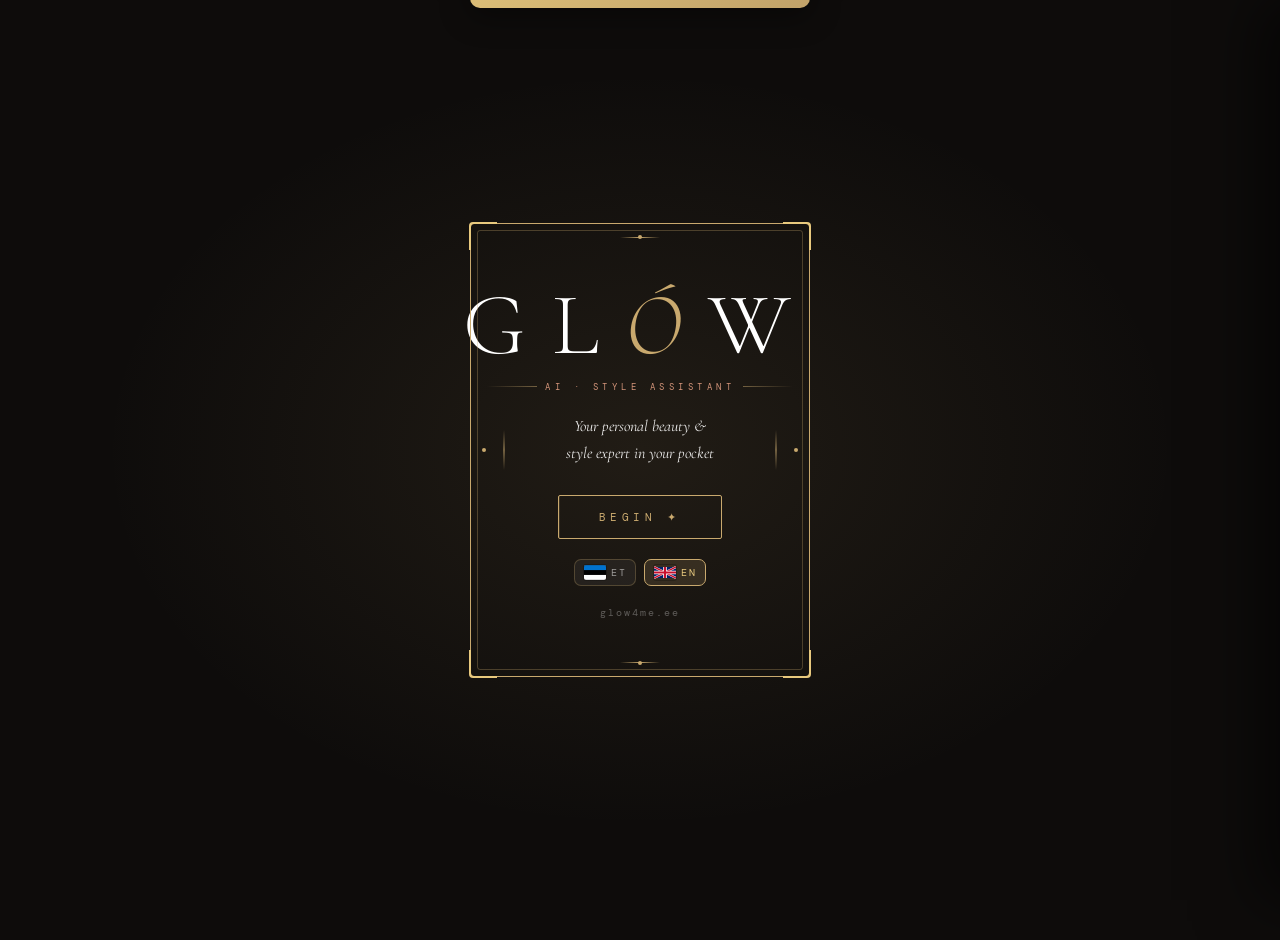
==== index.html @ 0d717217 "Refactor language switch functionality in index.html Updated language switch buttons to refresh URL " ====
<!DOCTYPE html>
<html lang="et">
<head>
<meta charset="UTF-8">
<meta http-equiv="Cache-Control" content="no-cache, no-store, must-revalidate">
<meta http-equiv="Pragma" content="no-cache">
<meta http-equiv="Expires" content="0">
<meta name="viewport" content="width=device-width, initial-scale=1.0">
<meta name="google" content="notranslate">
<title>GLÓW · AI Assistent — meigi, stiili ja iluabilist taskus</title>
<meta name="description" content="GLÓW on AI-põhine ilurakendus, mis annab sulle koheselt nõu meigi, stiili ja kosmeetilise hoolduse kohta. Ava kaamera, lase Claude AI sind analüüsida ja saa personaalsed soovitused.">
<meta name="keywords" content="GLÓW, AI ilurakendus, meigi analüüs, stiili nõustamine, AI nahaanalüüs, kosmeetiku abiline, ilurakendus, AI assistent, Eesti">
<meta name="author" content="GLÓW">
<link rel="canonical" href="https://glow4me.ee/">

<!-- Keeleversioonid (hreflang) — eesti ja inglise -->
<link rel="alternate" hreflang="et" href="https://glow4me.ee/">
<link rel="alternate" hreflang="en" href="https://glow4me.ee/?lang=en">
<link rel="alternate" hreflang="x-default" href="https://glow4me.ee/">

<!-- Open Graph (Facebook, WhatsApp, LinkedIn, Discord, Slack) -->
<meta property="og:type" content="website">
<meta property="og:site_name" content="GLÓW">
<meta property="og:title" content="GLÓW · AI ilurakendus taskus">
<meta property="og:description" content="Personaalne AI meigi-, stiili- ja kosmeetiline nõustaja. Tee kaameraga pilt — saa koheselt nõu.">
<meta property="og:url" content="https://glow4me.ee/">
<meta property="og:image" content="https://glow4me.ee/og-image.png">
<meta property="og:image:width" content="1200">
<meta property="og:image:height" content="630">
<meta property="og:image:alt" content="GLÓW · AI Assistent">
<meta property="og:locale" content="et_EE">
<meta property="og:locale:alternate" content="en_US">

<!-- Twitter / X Card -->
<meta name="twitter:card" content="summary_large_image">
<meta name="twitter:title" content="GLÓW · AI ilurakendus taskus">
<meta name="twitter:description" content="Personaalne AI meigi-, stiili- ja kosmeetiline nõustaja. Tee kaameraga pilt — saa koheselt nõu.">
<meta name="twitter:image" content="https://glow4me.ee/og-image.png">

<!-- Schema.org WebApplication märgistus Google'i jaoks -->
<script type="application/ld+json">
{
  "@context": "https://schema.org",
  "@type": "WebApplication",
  "name": "GLÓW",
  "alternateName": "GLÓW · AI Assistent",
  "url": "https://glow4me.ee/",
  "image": "https://glow4me.ee/og-image.png",
  "description": "AI-põhine ilurakendus meigi, stiili ja kosmeetilise hoolduse kohta personaalsete soovituste saamiseks.",
  "applicationCategory": "LifestyleApplication",
  "operatingSystem": "Any",
  "browserRequirements": "Vajab tänapäevast brauserit (Safari 14+, Chrome 90+)",
  "inLanguage": ["et", "en"],
  "offers": {
    "@type": "Offer",
    "price": "0",
    "priceCurrency": "EUR",
    "description": "3 tasuta analüüsi, edasised krediidipakettidega"
  },
  "creator": {
    "@type": "Organization",
    "name": "GLÓW",
    "url": "https://glow4me.ee/",
    "logo": "https://glow4me.ee/icon-512.png"
  }
}
</script>

<link rel="manifest" href="manifest.json">
<meta name="apple-mobile-web-app-capable" content="yes">
<meta name="mobile-web-app-capable" content="yes">
<meta name="apple-mobile-web-app-status-bar-style" content="black-translucent">
<meta name="apple-mobile-web-app-title" content="GLÓW">
<meta name="theme-color" content="#c9a96e">
<!-- iOS koduekraani ikoon (PNG, mitte SVG — iOS ei toeta SVG-d) -->
<link rel="apple-touch-icon" href="icon-180.png">
<link rel="apple-touch-icon" sizes="180x180" href="icon-180.png">
<link rel="apple-touch-icon" sizes="192x192" href="icon-192.png">
<link rel="icon" type="image/png" sizes="192x192" href="icon-192.png">
<link rel="icon" type="image/png" sizes="512x512" href="icon-512.png">
<link rel="icon" type="image/svg+xml" href="icon.svg">
<link href="https://fonts.googleapis.com/css2?family=Cormorant+Garamond:ital,wght@0,300;0,400;0,600;1,300;1,400&family=DM+Mono:wght@300;400&display=swap" rel="stylesheet">
<style>
:root{
  --bg:#0e0c0b;--gold:#c9a96e;--gold-dim:rgba(201,169,110,0.3);--gold-bright:#e8c97e;
  --blush:#d4957a;--sage:#7a9e8e;--lav:#9b8fb5;--rose:#c4736b;--stiil:#9b8fb5;
  --yes-bg:rgba(122,158,142,0.18);--yes-border:rgba(122,158,142,0.7);--yes-color:#a8d4c4;
  --no-bg:rgba(196,115,107,0.18);--no-border:rgba(196,115,107,0.7);--no-color:#e8a090;
  --maybe-bg:rgba(201,169,110,0.18);--maybe-border:rgba(201,169,110,0.7);--maybe-color:#c9a96e;
}
*{margin:0;padding:0;box-sizing:border-box;-webkit-tap-highlight-color:transparent}
body{background:var(--bg);font-family:'DM Mono',monospace;color:#fff;min-height:100vh;overflow-x:hidden}
.screen{position:fixed;inset:0;z-index:100;background:var(--bg);opacity:0;pointer-events:none;transition:opacity .4s ease}
.screen.active{opacity:1;pointer-events:all}
#splashScreen{display:flex;align-items:center;justify-content:center;flex-direction:column}
#termsScreen{display:flex;flex-direction:column}
#countdownScreen{display:flex;align-items:center;justify-content:center;flex-direction:column}
.splash-ambient{position:absolute;inset:0;pointer-events:none;background:radial-gradient(ellipse 60% 60% at 50% 50%,rgba(201,169,110,0.1) 0%,transparent 70%)}
.gold-frame{position:relative;width:min(340px,88vw);aspect-ratio:3/4;display:flex;align-items:center;justify-content:center}
.frame-border{position:absolute;inset:0;border:1px solid var(--gold);border-radius:4px;pointer-events:none}
.frame-border::before{content:'';position:absolute;inset:6px;border:1px solid rgba(201,169,110,0.3);border-radius:3px}
.frame-corner{position:absolute;width:28px;height:28px}
.frame-corner.tl{top:-1px;left:-1px;border-top:2px solid var(--gold-bright);border-left:2px solid var(--gold-bright);border-radius:4px 0 0 0}
.frame-corner.tr{top:-1px;right:-1px;border-top:2px solid var(--gold-bright);border-right:2px solid var(--gold-bright);border-radius:0 4px 0 0}
.frame-corner.bl{bottom:-1px;left:-1px;border-bottom:2px solid var(--gold-bright);border-left:2px solid var(--gold-bright);border-radius:0 0 0 4px}
.frame-corner.br{bottom:-1px;right:-1px;border-bottom:2px solid var(--gold-bright);border-right:2px solid var(--gold-bright);border-radius:0 0 4px 0}
.frame-ornament{position:absolute;width:40px;height:1px;background:linear-gradient(90deg,transparent,var(--gold),transparent)}
.frame-ornament.top{top:14px;left:50%;transform:translateX(-50%)}
.frame-ornament.bottom{bottom:14px;left:50%;transform:translateX(-50%)}
.frame-ornament.left{left:14px;top:50%;transform:translateY(-50%) rotate(90deg)}
.frame-ornament.right{right:14px;top:50%;transform:translateY(-50%) rotate(90deg)}
.frame-dot{position:absolute;width:4px;height:4px;border-radius:50%;background:var(--gold)}
.frame-dot.tc{top:12px;left:50%;transform:translateX(-50%)}
.frame-dot.bc{bottom:12px;left:50%;transform:translateX(-50%)}
.frame-dot.lc{left:12px;top:50%;transform:translateY(-50%)}
.frame-dot.rc{right:12px;top:50%;transform:translateY(-50%)}
.splash-inner{text-align:center;padding:20px}
.splash-logo{font-family:'Cormorant Garamond',serif;font-size:clamp(64px,18vw,88px);font-weight:300;letter-spacing:.3em;color:#fff;line-height:1;margin-bottom:8px}
.splash-logo-o{color:var(--gold);font-style:italic;animation:oglow 3s ease-in-out infinite}
@keyframes oglow{0%,100%{text-shadow:0 0 30px rgba(201,169,110,0.9),0 0 60px rgba(201,169,110,0.4)}50%{text-shadow:0 0 50px rgba(201,169,110,1),0 0 100px rgba(201,169,110,0.6)}}
.splash-divider{display:flex;align-items:center;justify-content:center;gap:8px;margin:12px 0}
.splash-divider::before,.splash-divider::after{content:'';flex:1;max-width:50px;height:1px;background:linear-gradient(90deg,transparent,rgba(201,169,110,0.5))}
.splash-divider::after{background:linear-gradient(90deg,rgba(201,169,110,0.5),transparent)}
.splash-tagline{font-size:9px;letter-spacing:.5em;color:var(--blush);text-transform:uppercase}
.splash-sub{font-family:'Cormorant Garamond',serif;font-style:italic;font-size:16px;color:rgba(255,255,255,0.9);margin:20px 0 28px;line-height:1.7}
.splash-btn{display:inline-block;padding:14px 40px;background:transparent;border:1px solid var(--gold);border-radius:2px;font-family:'DM Mono',monospace;font-size:11px;letter-spacing:.4em;text-transform:uppercase;color:var(--gold);cursor:pointer;transition:all .3s;position:relative;overflow:hidden}
.splash-btn::before{content:'';position:absolute;inset:0;background:var(--gold);transform:translateX(-100%);transition:transform .3s ease;z-index:0}
.splash-btn:hover::before,.splash-btn:active::before{transform:translateX(0)}
.splash-btn:hover,.splash-btn:active{color:var(--bg)}
.splash-btn span{position:relative;z-index:1}
.splash-footer{margin-top:20px;font-size:10px;color:rgba(255,255,255,0.3);letter-spacing:.2em}
.terms-header{padding:20px 20px 0;flex-shrink:0}
.terms-logo-small{font-family:'Cormorant Garamond',serif;font-size:28px;font-weight:300;letter-spacing:.3em;color:#fff;text-align:center;margin-bottom:4px}
.terms-logo-small em{color:var(--gold);font-style:italic}
.terms-title{font-family:'Cormorant Garamond',serif;font-size:22px;color:#fff;text-align:center;margin:16px 0 4px}
.terms-sub{font-size:10px;letter-spacing:.3em;color:rgba(255,255,255,0.6);text-transform:uppercase;text-align:center;margin-bottom:16px}
.terms-divider{height:1px;background:linear-gradient(90deg,transparent,rgba(201,169,110,0.4),transparent)}
.terms-scroll{flex:1;overflow-y:auto;padding:16px 20px;-webkit-overflow-scrolling:touch}
.terms-scroll::-webkit-scrollbar{width:2px}
.terms-scroll::-webkit-scrollbar-thumb{background:var(--gold-dim);border-radius:2px}
.terms-section{margin-bottom:20px}
.terms-section-title{font-size:10px;letter-spacing:.35em;color:var(--gold);text-transform:uppercase;margin-bottom:8px}
.terms-section p,.terms-section li{font-family:'Cormorant Garamond',serif;font-size:15px;color:rgba(255,255,255,0.9);line-height:1.8;margin-bottom:6px}
.terms-section ul{padding-left:16px}
.terms-section li{list-style:none;padding-left:8px;position:relative}
.terms-section li::before{content:'✦';position:absolute;left:-8px;color:var(--gold);font-size:9px;top:5px}
.terms-footer{padding:16px 20px 32px;flex-shrink:0;border-top:1px solid rgba(255,255,255,0.12);background:var(--bg)}
.terms-agree-wrap{display:flex;align-items:flex-start;gap:12px;margin-bottom:16px}
.terms-checkbox{width:22px;height:22px;border:1px solid rgba(201,169,110,0.6);border-radius:2px;flex-shrink:0;cursor:pointer;display:flex;align-items:center;justify-content:center;transition:all .2s;background:transparent;margin-top:1px}
.terms-checkbox.checked{background:var(--gold);border-color:var(--gold)}
.terms-checkbox-icon{font-size:13px;color:var(--bg);display:none}
.terms-checkbox.checked .terms-checkbox-icon{display:block}
.terms-agree-text{font-size:12px;color:rgba(255,255,255,0.9);line-height:1.6}
.terms-agree-text strong{color:#fff}
.terms-confirm-btn{width:100%;padding:15px;background:rgba(201,169,110,0.15);color:rgba(255,255,255,0.3);border:1px solid rgba(201,169,110,0.2);border-radius:3px;font-family:'DM Mono',monospace;font-size:11px;letter-spacing:.3em;text-transform:uppercase;cursor:not-allowed;transition:all .3s}
.terms-confirm-btn.active{background:var(--gold);color:var(--bg);border-color:var(--gold);cursor:pointer}
.countdown-ambient{position:absolute;inset:0;pointer-events:none;background:radial-gradient(ellipse 50% 50% at 50% 50%,rgba(201,169,110,0.12) 0%,transparent 70%)}
.countdown-wrap{text-align:center;position:relative;z-index:1}
.countdown-clock{position:relative;width:180px;height:180px;margin:0 auto 28px}
.clock-svg{width:180px;height:180px;transform:rotate(-90deg)}
.clock-bg{fill:none;stroke:rgba(255,255,255,0.1);stroke-width:3}
.clock-track{fill:none;stroke:var(--gold);stroke-width:3;stroke-linecap:round;stroke-dasharray:534;stroke-dashoffset:534;filter:drop-shadow(0 0 8px rgba(201,169,110,0.7))}
.clock-center{position:absolute;inset:0;display:flex;align-items:center;justify-content:center;flex-direction:column}
.clock-logo{font-family:'Cormorant Garamond',serif;font-size:36px;font-weight:300;letter-spacing:.2em;color:#fff;line-height:1}
.clock-logo-o{color:var(--gold);font-style:italic}
.clock-num{font-family:'DM Mono',monospace;font-size:72px;font-weight:400;color:var(--gold);line-height:1;text-shadow:0 0 24px rgba(201,169,110,0.8);display:none;letter-spacing:-.02em}
.countdown-label{font-size:10px;letter-spacing:.4em;color:rgba(255,255,255,0.5);text-transform:uppercase;margin-bottom:10px}
.countdown-msg{font-family:'Cormorant Garamond',serif;font-style:italic;font-size:18px;color:var(--gold);animation:fadePulse 1s ease-in-out infinite}
@keyframes fadePulse{0%,100%{opacity:1}50%{opacity:.4}}
#mainWrapper{display:none;position:relative;z-index:1}
.ambient{position:fixed;inset:0;pointer-events:none;z-index:0;background:radial-gradient(ellipse 70% 50% at 15% 10%,rgba(196,115,107,0.1) 0%,transparent 60%),radial-gradient(ellipse 50% 70% at 85% 90%,rgba(123,158,142,0.08) 0%,transparent 60%)}
.app{position:relative;z-index:1;max-width:500px;margin:0 auto;padding:24px 16px 0}
header{text-align:center;padding:24px 0 32px;position:relative;animation:fadeUp .7s ease both}
.logo{font-family:'Cormorant Garamond',serif;font-size:clamp(72px,20vw,104px);font-weight:300;letter-spacing:.25em;color:#fff;line-height:1}
.logo-o{color:var(--gold);font-style:italic;animation:oglow 3s ease-in-out infinite;display:inline-block}
.logo-line{display:flex;align-items:center;justify-content:center;gap:10px;margin-top:10px}
.logo-line::before,.logo-line::after{content:'';flex:1;max-width:40px;height:1px;background:linear-gradient(90deg,transparent,rgba(201,169,110,0.5))}
.logo-line::after{background:linear-gradient(90deg,rgba(201,169,110,0.5),transparent)}
.tagline{font-size:10px;letter-spacing:.45em;color:var(--blush);text-transform:uppercase}
.logout-btn{position:absolute;top:4px;right:0;background:none;border:1px solid rgba(255,255,255,0.2);border-radius:2px;color:rgba(255,255,255,0.7);font-family:'DM Mono',monospace;font-size:9px;letter-spacing:.2em;text-transform:uppercase;padding:7px 11px;cursor:pointer;transition:all .2s}
.logout-btn:hover{border-color:var(--gold);color:var(--gold)}
.card{border:1px solid rgba(255,255,255,0.25);border-radius:4px;background:rgba(255,255,255,0.09);padding:16px;margin-bottom:16px}
.lbl{font-size:11px;letter-spacing:.4em;color:var(--gold);text-transform:uppercase;margin-bottom:12px;font-weight:500}
.key-status{display:flex;align-items:center;justify-content:space-between;padding:12px 14px;background:rgba(122,158,142,0.18);border:1px solid rgba(122,158,142,0.5);border-radius:3px;margin-bottom:16px}
.key-status-left{display:flex;align-items:center;gap:8px}
.key-dot{width:8px;height:8px;border-radius:50%;background:#7ec98a;box-shadow:0 0 10px rgba(126,201,138,.8)}
.key-status-text{font-size:12px;color:#a8d4c4;letter-spacing:.1em}
.key-change{font-size:10px;cursor:pointer;text-decoration:underline;text-underline-offset:3px;background:none;border:none;color:rgba(255,255,255,0.6)}
.saldo-bar{display:flex;align-items:center;justify-content:space-between;padding:12px 14px;border-radius:3px;margin-bottom:16px;cursor:pointer;transition:all .2s;border:1px solid}
.saldo-left{display:flex;align-items:center;gap:8px}
.saldo-icon{font-size:16px}
.saldo-count{font-size:14px;font-weight:600;letter-spacing:.05em}
.saldo-sub{font-size:11px;color:rgba(255,255,255,0.6)}
.saldo-btn{font-size:10px;letter-spacing:.2em;text-transform:uppercase;border:1px solid;border-radius:2px;padding:6px 12px;background:transparent;cursor:pointer;font-family:'DM Mono',monospace;font-weight:500}
.modes{display:grid;grid-template-columns:1fr 1fr 1fr;gap:10px;margin-bottom:16px}
.mode{border:2px solid rgba(255,255,255,0.2);border-radius:4px;background:rgba(255,255,255,0.1);padding:16px 6px;cursor:pointer;text-align:center;transition:all .25s;position:relative;overflow:hidden}
.mode::before{content:'';position:absolute;inset:0;opacity:0;transition:opacity .25s}
.mode.m-meik{--mc:#d4957a}.mode.m-stiil{--mc:#9b8fb5}.mode.m-pro{--mc:#c9a96e}
.mode.m-meik::before{background:radial-gradient(ellipse at 50% 0%,rgba(212,149,122,0.3),transparent 70%)}
.mode.m-stiil::before{background:radial-gradient(ellipse at 50% 0%,rgba(155,143,181,0.3),transparent 70%)}
.mode.m-pro::before{background:radial-gradient(ellipse at 50% 0%,rgba(201,169,110,0.25),transparent 70%)}
.mode.active{border-color:var(--mc);background:rgba(255,255,255,0.15)}.mode.active::before{opacity:1}.mode.active .mname{color:var(--mc)}
.mode.m-pro{border-color:rgba(201,169,110,0.4);background:rgba(201,169,110,0.1)}.mode.m-pro.active{border-color:var(--gold);background:rgba(201,169,110,0.2)}
.pro-badge{position:absolute;top:-1px;right:-1px;background:var(--gold);color:var(--bg);font-size:7px;padding:3px 7px;border-radius:0 4px 0 4px;letter-spacing:.1em;font-weight:700}
.micon{font-size:26px;margin-bottom:8px}
.mname{font-family:'Cormorant Garamond',serif;font-size:16px;color:#fff;transition:color .25s;font-weight:600}
.mdesc{font-size:10px;color:rgba(255,255,255,0.7);margin-top:4px;line-height:1.4}

/* MEIGI STIILID */
.meik-style-select{display:none;margin-bottom:14px;animation:fadeUp .4s ease both}
.meik-style-select.show{display:block}
.meik-style-title{font-size:11px;letter-spacing:.4em;color:var(--gold);text-transform:uppercase;margin-bottom:10px;font-weight:500}
.meik-style-grid{display:grid;grid-template-columns:repeat(3,1fr);gap:8px;margin-bottom:16px}
.meik-style-btn{border:2px solid rgba(212,149,122,0.35);border-radius:3px;background:rgba(212,149,122,0.08);padding:12px 6px;cursor:pointer;text-align:center;transition:all .2s}
.meik-style-btn.active{border-color:var(--blush);background:rgba(212,149,122,0.2)}
.meik-style-btn.active .msb-name{color:#f0b090}
.msb-icon{font-size:22px;margin-bottom:5px}
.msb-name{font-family:'Cormorant Garamond',serif;font-size:14px;color:#fff;transition:color .2s;line-height:1.3;font-weight:500}
.meik-options{border:1px solid rgba(212,149,122,0.3);border-radius:4px;background:rgba(212,149,122,0.06);padding:14px;margin-bottom:14px;display:none}
.meik-options.show{display:block;animation:fadeUp .4s ease both}
.meik-opt-section{margin-bottom:14px}
.meik-opt-section:last-child{margin-bottom:0}
.meik-opt-title{font-size:10px;letter-spacing:.3em;color:#f0b890;text-transform:uppercase;margin-bottom:8px;font-weight:500}
.meik-opt-title span{color:var(--rose);margin-left:4px;font-size:9px}
.meik-opt-grid{display:flex;gap:6px;flex-wrap:wrap}
.meik-opt-btn{border:1px solid rgba(212,149,122,0.3);border-radius:20px;background:rgba(212,149,122,0.08);padding:7px 14px;cursor:pointer;transition:all .2s;white-space:nowrap}
.meik-opt-btn.active{border-color:#f0b090;background:rgba(212,149,122,0.25)}
.meik-opt-btn.active .mob-label{color:#f0d0b0}
.mob-icon{font-size:14px;margin-right:4px}
.mob-label{font-size:14px;color:rgba(255,255,255,0.8);transition:color .2s;font-family:'Cormorant Garamond',serif}
.meik-analyze-wrap{margin-bottom:14px;display:none}
.meik-analyze-wrap.show{display:block}
.meik-analyze-btn{width:100%;padding:14px;background:rgba(212,149,122,0.15);color:rgba(255,255,255,0.3);border:1px solid rgba(212,149,122,0.2);border-radius:3px;font-family:'DM Mono',monospace;font-size:11px;letter-spacing:.3em;text-transform:uppercase;cursor:not-allowed;transition:all .3s}
.meik-analyze-btn.active{background:var(--blush);color:var(--bg);border-color:var(--blush);cursor:pointer;font-weight:600}
.meik-analyze-hint{font-size:10px;text-align:center;color:rgba(255,255,255,0.4);margin-top:6px;line-height:1.5}
.meik-analyze-hint.ready{color:rgba(212,149,122,0.8)}

/* STIILI REŽIIM */
.stiil-regime-select{display:none;margin-bottom:16px;animation:fadeUp .4s ease both}
.stiil-regime-select.show{display:block}
.stiil-regime-title{font-size:11px;letter-spacing:.4em;color:var(--gold);text-transform:uppercase;margin-bottom:12px;font-weight:500}
.stiil-regime-grid{display:grid;grid-template-columns:1fr 1fr;gap:10px}
.regime-btn{border:2px solid rgba(155,143,181,0.35);border-radius:4px;background:rgba(155,143,181,0.08);padding:18px 12px;cursor:pointer;text-align:center;transition:all .25s}
.regime-btn.active{border-color:#c4b8e0;background:rgba(155,143,181,0.2)}
.regime-btn.active .regime-name{color:#c4b8e0}
.regime-btn.active .regime-icon{transform:scale(1.15)}
.regime-icon{font-size:32px;margin-bottom:10px;transition:transform .2s;display:block}
.regime-name{font-family:'Cormorant Garamond',serif;font-size:17px;color:#fff;font-weight:600;margin-bottom:4px;transition:color .2s}
.regime-desc{font-size:10px;color:rgba(255,255,255,0.55);line-height:1.5}

/* STIILI SISENDI VALIK — Galerii / Selfie / Tavakaamera */
.stiil-input-select{display:none;margin-bottom:16px;animation:fadeUp .4s ease both}
.stiil-input-select.show{display:block}
.stiil-input-title{font-size:11px;letter-spacing:.4em;color:var(--gold);text-transform:uppercase;margin-bottom:12px;font-weight:500}
.stiil-input-grid{display:grid;grid-template-columns:1fr 1fr 1fr;gap:8px}
.stiil-input-btn{border:2px solid rgba(155,143,181,0.35);border-radius:4px;background:rgba(155,143,181,0.08);padding:14px 8px;cursor:pointer;text-align:center;transition:all .25s}
.stiil-input-btn.active{border-color:#c4b8e0;background:rgba(155,143,181,0.2)}
.stiil-input-btn.active .sib-name{color:#c4b8e0}
.stiil-input-btn.active .sib-icon{transform:scale(1.15)}
.sib-icon{font-size:28px;margin-bottom:8px;transition:transform .2s;display:block}
.sib-name{font-family:'Cormorant Garamond',serif;font-size:14px;color:#fff;font-weight:600;margin-bottom:3px;transition:color .2s;line-height:1.3}
.sib-desc{font-size:10px;color:rgba(255,255,255,0.5);line-height:1.4}

/* PILDIPANK */
.pildipank-wrap{display:none;margin-bottom:16px;animation:fadeUp .4s ease both}
.pildipank-wrap.show{display:block}
.pildipank-header{margin-bottom:14px}
.pildipank-title{font-size:11px;letter-spacing:.4em;color:var(--gold);text-transform:uppercase;font-weight:500;margin-bottom:6px}
.pildipank-info{font-size:11px;color:rgba(255,255,255,0.6);line-height:1.7}
.pildipank-info strong{color:#fff}
.uritus-select{border:1px solid rgba(155,143,181,0.4);border-radius:4px;background:rgba(155,143,181,0.08);padding:14px;margin-bottom:14px}
.uritus-select-title{font-size:10px;letter-spacing:.3em;color:#c4b8e0;text-transform:uppercase;margin-bottom:10px;font-weight:500}
.uritus-select-title span{color:var(--rose);margin-left:4px}
.uritus-grid{display:grid;grid-template-columns:1fr 1fr 1fr;gap:6px}
.uritus-btn{border:1px solid rgba(155,143,181,0.3);border-radius:3px;background:rgba(155,143,181,0.06);padding:10px 6px;cursor:pointer;text-align:center;transition:all .2s}
.uritus-btn.active{border-color:#c4b8e0;background:rgba(155,143,181,0.22)}
.uritus-btn.active .uritus-name{color:#c4b8e0}
.uritus-icon{font-size:20px;margin-bottom:4px}
.uritus-name{font-family:'Cormorant Garamond',serif;font-size:13px;color:rgba(255,255,255,0.8);line-height:1.3;transition:color .2s}
.upload-zone{border:2px dashed rgba(155,143,181,0.4);border-radius:4px;background:rgba(155,143,181,0.05);padding:20px;text-align:center;cursor:pointer;transition:all .2s;margin-bottom:12px;position:relative}
.upload-zone:hover,.upload-zone:active{border-color:#c4b8e0;background:rgba(155,143,181,0.12)}
.upload-zone-icon{font-size:36px;margin-bottom:8px;display:block}
.upload-zone-text{font-family:'Cormorant Garamond',serif;font-size:17px;color:#fff;margin-bottom:4px}
.upload-zone-sub{font-size:10px;color:rgba(255,255,255,0.5);line-height:1.6}
.upload-zone-limit{font-size:10px;color:var(--gold);margin-top:6px;font-weight:500}
#fileInput{position:absolute;inset:0;opacity:0;cursor:pointer;width:100%;height:100%}
.photo-bank{display:none;margin-bottom:14px}
.photo-bank.show{display:block}
.photo-bank-header{display:flex;align-items:center;justify-content:space-between;margin-bottom:10px}
.photo-bank-count{font-size:11px;color:#c4b8e0;letter-spacing:.1em}
.photo-bank-clear{font-size:10px;color:rgba(255,255,255,0.5);background:none;border:1px solid rgba(255,255,255,0.2);border-radius:2px;padding:5px 10px;cursor:pointer;font-family:'DM Mono',monospace;letter-spacing:.1em;transition:all .2s}
.photo-bank-clear:hover{border-color:var(--rose);color:#e8a090}
.photo-grid{display:grid;grid-template-columns:repeat(3,1fr);gap:8px}
.photo-thumb{position:relative;aspect-ratio:1;border-radius:3px;overflow:hidden;border:1px solid rgba(255,255,255,0.15)}
.photo-thumb img{width:100%;height:100%;object-fit:cover;display:block}
.photo-thumb-remove{position:absolute;top:4px;right:4px;width:22px;height:22px;border-radius:50%;background:rgba(14,12,11,0.8);border:1px solid rgba(255,255,255,0.3);color:#fff;font-size:12px;display:flex;align-items:center;justify-content:center;cursor:pointer;line-height:1}
.photo-thumb-num{position:absolute;bottom:4px;left:4px;background:rgba(14,12,11,0.75);border-radius:2px;font-size:9px;color:var(--gold);padding:2px 5px;letter-spacing:.1em}
.photo-limit-warn{background:rgba(196,115,107,0.15);border:1px solid rgba(196,115,107,0.5);border-radius:3px;padding:10px 12px;font-size:11px;color:#e8a090;line-height:1.6;margin-bottom:12px;display:none}
.photo-limit-warn.show{display:block}
.analyze-bank-btn{width:100%;padding:15px;background:rgba(155,143,181,0.15);color:rgba(255,255,255,0.3);border:1px solid rgba(155,143,181,0.2);border-radius:3px;font-family:'DM Mono',monospace;font-size:11px;letter-spacing:.3em;text-transform:uppercase;cursor:not-allowed;transition:all .3s;margin-bottom:8px}
.analyze-bank-btn.active{background:var(--stiil);color:var(--bg);border-color:var(--stiil);cursor:pointer;font-weight:600}
.analyze-bank-btn.loading{background:rgba(155,143,181,0.3);color:rgba(255,255,255,0.6);cursor:not-allowed}
.analyze-bank-hint{font-size:10px;text-align:center;color:rgba(255,255,255,0.4);line-height:1.6}
.analyze-bank-hint.ready{color:rgba(155,143,181,0.8)}

/* STIILI KAAMERA */
.stiil-cam-wrap{display:none;margin-bottom:16px;animation:fadeUp .4s ease both}
.stiil-cam-wrap.show{display:block}
.stiil-uritus-cam{border:1px solid rgba(155,143,181,0.4);border-radius:4px;background:rgba(155,143,181,0.08);padding:14px;margin-bottom:14px}

.pro-procedure-select{display:none;margin-bottom:16px;animation:fadeUp .4s ease both}.pro-procedure-select.show{display:block}
.pro-procedure-title{font-size:11px;letter-spacing:.4em;color:var(--gold);text-transform:uppercase;margin-bottom:12px;font-weight:500}
.procedure-grid{display:grid;grid-template-columns:1fr 1fr;gap:8px}
.proc-btn{border:2px solid rgba(201,169,110,0.45);border-radius:3px;background:rgba(201,169,110,0.12);padding:13px 8px;cursor:pointer;text-align:center;transition:all .2s}
.proc-btn.active{border-color:var(--gold);background:rgba(201,169,110,0.22)}.proc-btn.active .proc-name{color:var(--gold-bright)}
.proc-btn.recommend{border-color:rgba(155,143,181,0.6);background:rgba(155,143,181,0.15)}
.proc-btn.recommend.active{border-color:#c4b8e0;background:rgba(155,143,181,0.25)}.proc-btn.recommend.active .proc-name{color:#c4b8e0}
.proc-icon{font-size:22px;margin-bottom:5px}
.proc-name{font-family:'Cormorant Garamond',serif;font-size:15px;color:#fff;transition:color .2s;line-height:1.3;font-weight:500}
.salon-setup{border:1px solid rgba(201,169,110,0.35);border-radius:4px;background:rgba(201,169,110,0.07);padding:16px;margin-bottom:16px;display:none}.salon-setup.show{display:block;animation:fadeUp .4s ease both}
.salon-setup-header{display:flex;align-items:center;justify-content:space-between;margin-bottom:12px}
.salon-setup-title{font-size:11px;letter-spacing:.4em;color:var(--gold);text-transform:uppercase;font-weight:500}
.salon-setup-edit{font-size:10px;color:rgba(255,255,255,0.5);background:none;border:none;cursor:pointer;letter-spacing:.1em;text-decoration:underline;text-underline-offset:3px}
.salon-active{font-size:12px;color:rgba(255,255,255,0.8);line-height:1.8}
.salon-active span{color:var(--gold);font-weight:600}
.salon-config{display:none}.salon-config.show{display:block}
.salon-config-intro{font-size:11px;color:rgba(255,255,255,0.6);margin-bottom:12px;line-height:1.6}
.brand-grid{display:grid;grid-template-columns:1fr 1fr;gap:8px;margin-bottom:14px}
.brand-btn{border:2px solid rgba(201,169,110,0.3);border-radius:3px;background:rgba(255,255,255,0.05);padding:10px 8px;cursor:pointer;text-align:center;transition:all .2s}
.brand-btn.active{border-color:var(--gold);background:rgba(201,169,110,0.18)}
.brand-btn.active .brand-name{color:var(--gold-bright)}
.brand-icon{font-size:18px;margin-bottom:4px}
.brand-name{font-family:'Cormorant Garamond',serif;font-size:14px;color:#fff;transition:color .2s;font-weight:500;line-height:1.3}
.brand-desc{font-size:9px;color:rgba(255,255,255,0.5);margin-top:2px;line-height:1.3}
.salon-save-btn{width:100%;padding:12px;background:var(--gold);color:var(--bg);border:none;border-radius:3px;font-family:'DM Mono',monospace;font-size:10px;letter-spacing:.3em;text-transform:uppercase;cursor:pointer;font-weight:600}
.salon-save-btn:disabled{opacity:.4;cursor:not-allowed}
.tip-banner{border-radius:3px;padding:14px 16px;margin-bottom:16px;font-size:12px;line-height:1.8;display:none}.tip-banner.show{display:block}
.tip-banner.meik{border:1px solid rgba(212,149,122,0.5);background:rgba(212,149,122,0.14);color:#f0c0a8}
.tip-banner.stiil{border:1px solid rgba(155,143,181,0.5);background:rgba(155,143,181,0.14);color:#d0c8f0}
.tip-banner.pro{border:1px solid rgba(201,169,110,0.5);background:rgba(201,169,110,0.14);color:#f0d898}
.tip-banner strong{color:#fff}
.cam-wrap{border:1px solid rgba(255,255,255,0.2);border-radius:4px;background:rgba(255,255,255,0.06);overflow:hidden;margin-bottom:16px}
.cam-top-bar{display:flex;gap:8px;padding:12px 12px 0}
.cam-top-btn{flex:1;padding:13px 6px;border-radius:2px;cursor:pointer;font-family:'DM Mono',monospace;font-size:10px;letter-spacing:.2em;text-transform:uppercase;transition:all .2s;border:1px solid rgba(255,255,255,0.2);background:rgba(255,255,255,0.08);color:#fff;text-align:center;font-weight:500}
.cam-top-btn.pri{background:var(--gold);color:var(--bg);border-color:var(--gold);font-weight:600}
.cam-top-btn.ok{background:rgba(126,201,138,0.2);border-color:rgba(126,201,138,0.6);color:#a8d4c4}
.cam-top-btn:disabled{opacity:.3;cursor:not-allowed}
.cam-top-btn.red{border-color:rgba(196,115,107,.6);color:#e8a090}
.cam-top-btn.flip-btn{flex:0;padding:13px 16px;font-size:16px;letter-spacing:0}
.cam-top-btn.flip-active{border-color:var(--gold);background:rgba(201,169,110,0.2);color:var(--gold)}
.cam-frame{position:relative;overflow:hidden;background:#050303;aspect-ratio:3/4;margin:12px 12px 0}
#vid{width:100%;height:100%;object-fit:cover;display:block;transform:scaleX(-1)}
.cam-ph{position:absolute;inset:0;display:flex;flex-direction:column;align-items:center;justify-content:center;gap:12px;background:rgba(14,12,11,0.95)}
.cam-ph-icon{font-size:44px;opacity:.5}
.cam-ph p{font-family:'Cormorant Garamond',serif;font-style:italic;font-size:16px;color:rgba(255,255,255,0.85);text-align:center;padding:0 24px;line-height:1.6}
.cam-ph-hint{font-size:10px;letter-spacing:.3em;color:rgba(201,169,110,0.7);text-transform:uppercase}
.corner{position:absolute;width:18px;height:18px;pointer-events:none;z-index:2}
.corner.tl{top:8px;left:8px;border-top:1px solid var(--gold);border-left:1px solid var(--gold)}
.corner.br{bottom:8px;right:8px;border-bottom:1px solid var(--gold);border-right:1px solid var(--gold)}
.cam-mode-badge{position:absolute;top:12px;left:50%;transform:translateX(-50%);background:rgba(14,12,11,0.75);border:1px solid rgba(201,169,110,0.5);border-radius:20px;padding:5px 14px;font-size:10px;letter-spacing:.2em;color:var(--gold);text-transform:uppercase;pointer-events:none;z-index:4;display:none}
.cam-mode-badge.show{display:block}
.scanline{position:absolute;left:0;right:0;height:1px;background:linear-gradient(90deg,transparent,var(--gold),transparent);pointer-events:none;z-index:3;opacity:0}
.scanline.on{opacity:1;animation:scan 2.5s linear infinite}
@keyframes scan{from{top:0%}to{top:100%}}
.cam-status-bar{display:flex;align-items:center;gap:8px;padding:10px 14px;font-size:11px;letter-spacing:.1em;color:rgba(255,255,255,0.7)}
.dot{width:8px;height:8px;border-radius:50%;background:rgba(255,255,255,0.3);flex-shrink:0;transition:all .3s}
.dot.live{background:#7ec98a;box-shadow:0 0 10px rgba(126,201,138,.8);animation:blink 2s ease infinite}
.dot.thinking{background:var(--gold);box-shadow:0 0 10px rgba(201,169,110,.8);animation:blink .8s ease infinite}
@keyframes blink{0%,100%{opacity:1;transform:scale(1)}50%{opacity:.5;transform:scale(1.4)}}
.wave{display:none;align-items:center;gap:2px;height:16px}.wave.on{display:flex}
.wave span{width:2px;background:var(--gold);border-radius:2px;animation:wv .8s ease infinite}
.wave span:nth-child(1){height:4px}.wave span:nth-child(2){height:10px;animation-delay:.1s}.wave span:nth-child(3){height:16px;animation-delay:.2s}.wave span:nth-child(4){height:10px;animation-delay:.3s}.wave span:nth-child(5){height:4px;animation-delay:.4s}
@keyframes wv{0%,100%{transform:scaleY(.5);opacity:.5}50%{transform:scaleY(1);opacity:1}}
.errmsg{font-size:11px;color:#e8a090;padding:0 14px 10px;line-height:1.6}
.res-inner{min-height:80px}
.res-empty{font-family:'Cormorant Garamond',serif;font-style:italic;font-size:17px;color:rgba(255,255,255,0.55);text-align:center;padding:28px 0}
.loading{display:none;flex-direction:column;align-items:center;gap:12px;padding:36px 0}.loading.on{display:flex}
.loading-text{font-family:'Cormorant Garamond',serif;font-style:italic;font-size:17px;color:rgba(255,255,255,0.8)}
.loading-dots{display:flex;gap:8px}
.loading-dots span{width:8px;height:8px;border-radius:50%;background:var(--gold);animation:blink 1.2s ease infinite}
.loading-dots span:nth-child(2){animation-delay:.2s}.loading-dots span:nth-child(3){animation-delay:.4s}
.result-wrap{display:none;animation:fadeUp .5s ease both}.result-wrap.on{display:block}
.verdict-card{border-radius:4px;padding:24px 20px;margin-bottom:16px;text-align:center}
.verdict-card.yes{background:var(--yes-bg);border:1px solid var(--yes-border)}
.verdict-card.no{background:var(--no-bg);border:1px solid var(--no-border)}
.verdict-card.maybe{background:var(--maybe-bg);border:1px solid var(--maybe-border)}
.verdict-icon{font-size:44px;margin-bottom:10px;display:block}
.verdict-text{font-family:'Cormorant Garamond',serif;font-size:26px;font-weight:600;letter-spacing:.05em;line-height:1.2;margin-bottom:6px}
.verdict-card.yes .verdict-text{color:var(--yes-color)}.verdict-card.no .verdict-text{color:var(--no-color)}.verdict-card.maybe .verdict-text{color:var(--maybe-color)}
.verdict-sub{font-size:10px;letter-spacing:.3em;text-transform:uppercase;opacity:.8}
.verdict-card.yes .verdict-sub{color:var(--yes-color)}.verdict-card.no .verdict-sub{color:var(--no-color)}.verdict-card.maybe .verdict-sub{color:var(--maybe-color)}
.feedback-text{font-family:'Cormorant Garamond',serif;font-size:18px;line-height:1.9;color:#fff;margin-bottom:16px;padding:0 2px}
.details-grid{display:flex;flex-direction:column;gap:10px;margin-bottom:16px}
.detail-item{padding:14px 16px;border-radius:3px;background:rgba(255,255,255,0.09);border:1px solid rgba(255,255,255,0.18)}
.detail-label{font-size:10px;letter-spacing:.35em;text-transform:uppercase;color:var(--gold);margin-bottom:6px;font-weight:500}
.detail-value{font-family:'Cormorant Garamond',serif;font-size:16px;color:#fff;line-height:1.6}
.muuda-card{border:1px solid rgba(196,115,107,0.5);border-radius:4px;background:rgba(196,115,107,0.1);padding:16px;margin-bottom:16px;display:none}
.muuda-card.on{display:block;animation:fadeUp .5s ease both}
.muuda-card-title{font-size:11px;letter-spacing:.35em;text-transform:uppercase;color:#e8a090;margin-bottom:14px;font-weight:500}
.muuda-step{display:flex;gap:12px;margin-bottom:12px;align-items:flex-start}
.muuda-step:last-child{margin-bottom:0}
.muuda-priority{width:28px;height:28px;border-radius:50%;flex-shrink:0;display:flex;align-items:center;justify-content:center;font-size:11px;font-weight:700;margin-top:1px}
.muuda-priority.kiireloomuline{background:rgba(196,115,107,0.3);border:1px solid rgba(196,115,107,0.7);color:#e8a090}
.muuda-priority.soovituslik{background:rgba(201,169,110,0.2);border:1px solid rgba(201,169,110,0.5);color:var(--gold)}
.muuda-priority.valikuline{background:rgba(255,255,255,0.08);border:1px solid rgba(255,255,255,0.2);color:rgba(255,255,255,0.5)}
.muuda-content{flex:1}
.muuda-kategooria{font-size:9px;letter-spacing:.25em;text-transform:uppercase;color:rgba(255,255,255,0.5);margin-bottom:3px}
.muuda-tekst{font-family:'Cormorant Garamond',serif;font-size:16px;color:#fff;line-height:1.5}
.muuda-kuidas{font-family:'Cormorant Garamond',serif;font-style:italic;font-size:14px;color:#f0c0a8;margin-top:3px;line-height:1.5}
.scores-row{display:grid;grid-template-columns:1fr 1fr;gap:8px;margin-bottom:16px}
.score-item{padding:16px 12px;border:1px solid rgba(255,255,255,0.18);border-radius:4px;background:rgba(255,255,255,0.08);text-align:center}
.score-label{font-size:10px;letter-spacing:.25em;color:rgba(255,255,255,0.8);text-transform:uppercase;margin-bottom:10px}
.score-circle{position:relative;width:60px;height:60px;margin:0 auto 6px}
.score-circle svg{transform:rotate(-90deg)}
.score-circle-bg{fill:none;stroke:rgba(255,255,255,0.12);stroke-width:3}
.score-circle-fill{fill:none;stroke-width:3;stroke-linecap:round;transition:stroke-dashoffset 1s ease}
.score-circle.c1 .score-circle-fill{stroke:url(#grad1)}.score-circle.c2 .score-circle-fill{stroke:url(#grad2)}
.score-circle.c3 .score-circle-fill{stroke:url(#grad3)}.score-circle.c4 .score-circle-fill{stroke:url(#grad4)}
.score-num{position:absolute;inset:0;display:flex;align-items:center;justify-content:center;font-family:'Cormorant Garamond',serif;font-size:20px;color:#fff;font-weight:600}
.tip-card{padding:16px;border-radius:3px;background:rgba(201,169,110,0.14);border:1px solid rgba(201,169,110,0.45);margin-bottom:16px}
.tip-label{font-size:10px;letter-spacing:.35em;text-transform:uppercase;color:var(--gold);margin-bottom:8px;font-weight:500}
.tip-text{font-family:'Cormorant Garamond',serif;font-style:italic;font-size:17px;color:var(--gold-bright);line-height:1.7}
.derm-warning{margin-top:14px;padding:14px 16px;background:rgba(196,115,107,0.18);border:1px solid rgba(196,115,107,0.6);border-radius:3px}
.derm-warning-title{font-size:10px;letter-spacing:.3em;color:#e8a090;text-transform:uppercase;margin-bottom:8px;font-weight:500}
.derm-warning-text{font-family:'Cormorant Garamond',serif;font-size:15px;color:#fff;line-height:1.7}
.moodboard-section{margin-bottom:16px;display:none}.moodboard-section.on{display:block;animation:fadeUp .5s ease both}
.moodboard-title{font-size:11px;letter-spacing:.4em;color:#c4b8e0;text-transform:uppercase;font-weight:500;margin-bottom:4px}
.moodboard-subtitle{font-size:10px;color:rgba(255,255,255,0.5);margin-bottom:14px}
.moodboard-grid{display:grid;grid-template-columns:1fr 1fr;gap:10px;margin-bottom:14px}
.moodboard-card{border:1px solid rgba(155,143,181,0.3);border-radius:4px;background:rgba(155,143,181,0.08);overflow:hidden;transition:all .2s;cursor:pointer}
.moodboard-card.liked{border-color:#c4b8e0;background:rgba(155,143,181,0.2)}
.moodboard-card.liked .mc-like{background:rgba(155,143,181,0.8);color:#fff}
.moodboard-visual{height:120px;display:flex;align-items:center;justify-content:center;position:relative;overflow:hidden}
.moodboard-emoji-bg{font-size:52px;opacity:.2;position:absolute}
.moodboard-outfit-info{position:relative;z-index:1;text-align:center;padding:8px}
.moodboard-outfit-name{font-family:'Cormorant Garamond',serif;font-size:15px;color:#fff;font-weight:600;margin-bottom:3px}
.moodboard-outfit-style{font-size:9px;letter-spacing:.2em;color:rgba(255,255,255,0.65);text-transform:uppercase;line-height:1.4}
.moodboard-card-footer{padding:10px 12px;display:flex;align-items:center;justify-content:space-between;border-top:1px solid rgba(255,255,255,0.08)}
.mc-colors{display:flex;gap:5px}
.mc-color{width:14px;height:14px;border-radius:50%;border:1px solid rgba(255,255,255,0.25)}
.mc-like{width:30px;height:30px;border-radius:50%;background:rgba(255,255,255,0.08);border:1px solid rgba(255,255,255,0.15);cursor:pointer;font-size:14px;display:flex;align-items:center;justify-content:center;transition:all .2s}
.moodboard-actions{display:flex;gap:8px;margin-bottom:10px}
.mb-action-btn{flex:1;padding:12px 6px;border-radius:3px;cursor:pointer;font-family:'DM Mono',monospace;font-size:10px;letter-spacing:.2em;text-transform:uppercase;transition:all .2s;border:1px solid;background:transparent;text-align:center}
.mb-action-btn.more{border-color:rgba(155,143,181,0.5);color:#c4b8e0}
.outfit-section{margin-bottom:16px;display:none}.outfit-section.on{display:block}
.outfit-section-title{font-size:11px;letter-spacing:.4em;color:#c4b8e0;text-transform:uppercase;margin-bottom:12px;font-weight:500}
.outfit-card{border:1px solid rgba(155,143,181,0.4);border-radius:3px;background:rgba(155,143,181,0.12);padding:14px;margin-bottom:8px}
.outfit-card:last-child{margin-bottom:0}
.outfit-category{font-size:9px;letter-spacing:.3em;color:#c4b8e0;text-transform:uppercase;margin-bottom:3px}
.outfit-name{font-family:'Cormorant Garamond',serif;font-size:17px;color:#fff;line-height:1.3;font-weight:500;margin-bottom:2px}
.outfit-brand{font-size:11px;color:rgba(255,255,255,0.55);margin-bottom:8px}
.outfit-reason{font-family:'Cormorant Garamond',serif;font-style:italic;font-size:15px;color:rgba(255,255,255,0.85);line-height:1.6}
.kombineering-card{border:1px solid rgba(155,143,181,0.4);border-radius:3px;background:rgba(155,143,181,0.1);padding:16px;margin-bottom:16px;display:none}.kombineering-card.on{display:block}
.komb-step{display:flex;gap:10px;margin-bottom:10px;align-items:flex-start}.komb-step:last-child{margin-bottom:0}
.komb-num{width:26px;height:26px;border-radius:50%;border:1px solid #c4b8e0;color:#c4b8e0;font-size:11px;display:flex;align-items:center;justify-content:center;flex-shrink:0;margin-top:1px}
.komb-text{font-family:'Cormorant Garamond',serif;font-size:16px;color:#fff;line-height:1.6}
.products-section{margin-bottom:16px;display:none}.products-section.on{display:block}
.products-section-title{font-size:11px;letter-spacing:.4em;color:#f0b890;text-transform:uppercase;margin-bottom:12px;font-weight:500}
.product-card{border:1px solid rgba(212,149,122,0.4);border-radius:3px;background:rgba(212,149,122,0.12);padding:14px;margin-bottom:8px}
.product-card:last-child{margin-bottom:0}
.product-header{display:flex;justify-content:space-between;align-items:flex-start;margin-bottom:6px}
.product-category{font-size:9px;letter-spacing:.3em;color:#f0b890;text-transform:uppercase;margin-bottom:3px}
.product-name{font-family:'Cormorant Garamond',serif;font-size:17px;color:#fff;line-height:1.3;font-weight:500}
.product-brand{font-size:11px;color:rgba(255,255,255,0.65);margin-top:2px}
.product-price{font-family:'Cormorant Garamond',serif;font-size:17px;color:#f0b890;font-weight:600;white-space:nowrap;margin-left:8px}
.product-reason{font-family:'Cormorant Garamond',serif;font-style:italic;font-size:14px;color:rgba(255,255,255,0.8);line-height:1.5;margin-bottom:10px}
.product-link{display:inline-block;font-size:9px;letter-spacing:.2em;color:#f0b890;text-transform:uppercase;text-decoration:none;border:1px solid rgba(212,149,122,0.5);padding:6px 14px;border-radius:2px}
.pro-products-section{margin-bottom:16px;display:none}.pro-products-section.on{display:block}
.pro-products-title{font-size:11px;letter-spacing:.4em;color:var(--gold);text-transform:uppercase;margin-bottom:12px;font-weight:500}
.pro-product-card{border:1px solid rgba(201,169,110,0.4);border-radius:3px;background:rgba(201,169,110,0.1);padding:14px;margin-bottom:8px}
.pro-product-card:last-child{margin-bottom:0}
.pro-product-header{display:flex;justify-content:space-between;align-items:flex-start;margin-bottom:6px}
.pro-product-category{font-size:9px;letter-spacing:.3em;color:var(--gold);text-transform:uppercase;margin-bottom:3px}
.pro-product-name{font-family:'Cormorant Garamond',serif;font-size:17px;color:#fff;font-weight:500}
.pro-product-brand{font-size:11px;color:rgba(255,255,255,0.65);margin-top:2px}
.pro-product-price{font-family:'Cormorant Garamond',serif;font-size:17px;color:var(--gold);font-weight:600;white-space:nowrap;margin-left:8px}
.pro-product-reason{font-family:'Cormorant Garamond',serif;font-style:italic;font-size:14px;color:rgba(255,255,255,0.8);line-height:1.5;margin-bottom:10px}
.pro-product-link{display:inline-block;font-size:9px;letter-spacing:.2em;color:var(--gold);text-transform:uppercase;text-decoration:none;border:1px solid rgba(201,169,110,0.5);padding:6px 14px;border-radius:2px}
.techniques-card{border:1px solid rgba(212,149,122,0.4);border-radius:3px;background:rgba(212,149,122,0.1);padding:16px;margin-bottom:16px;display:none}.techniques-card.on{display:block}
.protocol-card{border:1px solid rgba(201,169,110,0.4);border-radius:3px;background:rgba(201,169,110,0.1);padding:16px;margin-bottom:16px;display:none}.protocol-card.on{display:block}
.tech-step,.proto-step{display:flex;gap:10px;margin-bottom:10px;align-items:flex-start}
.tech-step:last-child,.proto-step:last-child{margin-bottom:0}
.tech-num{width:26px;height:26px;border-radius:50%;border:1px solid #f0b890;color:#f0b890;font-size:11px;display:flex;align-items:center;justify-content:center;flex-shrink:0;margin-top:1px}
.proto-num{width:26px;height:26px;border-radius:50%;border:1px solid var(--gold);color:var(--gold);font-size:11px;display:flex;align-items:center;justify-content:center;flex-shrink:0;margin-top:1px}
.tech-text,.proto-text{font-family:'Cormorant Garamond',serif;font-size:16px;color:#fff;line-height:1.6}
.share-card{display:none}.share-card.on{display:block}
.share-preview{background:linear-gradient(135deg,#1a0a08,#0e0c0b);border:1px solid rgba(255,255,255,0.12);border-radius:3px;padding:16px}
.sp-photo{width:100%;height:180px;object-fit:cover;border-radius:3px;display:block;margin-bottom:12px}
.sp-logo{font-family:'Cormorant Garamond',serif;font-size:26px;letter-spacing:.2em;color:#fff;text-align:center}
.sp-logo em{color:var(--gold);font-style:italic}
.sp-mode{font-size:10px;letter-spacing:.3em;color:var(--blush);text-transform:uppercase;text-align:center;margin-bottom:12px}
.sp-text{font-family:'Cormorant Garamond',serif;font-size:14px;line-height:1.7;color:rgba(255,255,255,0.9);font-style:italic;margin-bottom:10px}
.sp-tip{font-family:'Cormorant Garamond',serif;font-style:italic;font-size:13px;color:var(--gold);margin-bottom:12px}
.sp-scores{display:flex;justify-content:center;gap:16px;flex-wrap:wrap}
.sp-sv{font-family:'Cormorant Garamond',serif;font-size:22px;color:var(--gold);text-align:center}
.sp-sl{font-size:9px;letter-spacing:.2em;color:rgba(255,255,255,0.5);text-transform:uppercase;text-align:center}
.share-format-row{display:flex;gap:6px;margin-top:14px;margin-bottom:12px}
.share-fmt{flex:1;padding:9px 4px;border-radius:3px;cursor:pointer;font-family:'DM Mono',monospace;font-size:10px;letter-spacing:.15em;text-transform:uppercase;background:rgba(255,255,255,0.04);border:1px solid rgba(201,169,110,0.25);color:rgba(255,255,255,0.7);transition:all .2s;display:flex;flex-direction:column;align-items:center;gap:2px;line-height:1.1}
.share-fmt span{font-size:8px;color:rgba(255,255,255,0.4);letter-spacing:.1em}
.share-fmt.active{border-color:var(--gold);background:rgba(201,169,110,0.18);color:var(--gold-bright)}
.share-fmt.active span{color:var(--gold)}
.share-actions{display:flex;gap:8px;margin-bottom:14px}
.share-primary{flex:1.4;padding:15px 8px;border-radius:4px;cursor:pointer;font-family:'DM Mono',monospace;font-size:11px;letter-spacing:.25em;text-transform:uppercase;background:var(--gold);color:var(--bg);border:none;font-weight:700;display:flex;align-items:center;justify-content:center;gap:8px;transition:transform .15s,box-shadow .15s}
.share-primary:hover,.share-primary:active{transform:translateY(-1px);box-shadow:0 6px 20px rgba(201,169,110,0.4)}
.share-primary-icon{font-size:16px;font-weight:600}
.share-secondary{flex:1;padding:15px 8px;border-radius:4px;cursor:pointer;font-family:'DM Mono',monospace;font-size:11px;letter-spacing:.25em;text-transform:uppercase;background:transparent;color:var(--gold);border:1px solid var(--gold);display:flex;align-items:center;justify-content:center;gap:8px;transition:all .2s}
.share-secondary:hover,.share-secondary:active{background:rgba(201,169,110,0.12)}
.share-secondary-icon{font-size:14px}
.share-quick{display:flex;gap:8px;margin-bottom:10px}
.sbtn{flex:1;padding:10px 6px;border-radius:3px;cursor:pointer;font-family:'DM Mono',monospace;font-size:10px;letter-spacing:.2em;text-transform:uppercase;background:transparent;transition:all .2s}
.sbtn.fb{border:1px solid rgba(66,103,178,0.5);color:#6b8fd4}
.sbtn.xtwitter{border:1px solid rgba(255,255,255,0.3);color:#fff}
.sbtn.cp{border:1px solid rgba(201,169,110,0.5);color:var(--gold)}
.share-note{font-size:10px;color:rgba(255,255,255,0.4);margin-top:6px;text-align:center;line-height:1.5}
.share-busy{opacity:.55;pointer-events:none}
.feedback-card{border:1px solid rgba(155,143,181,0.35);border-radius:4px;background:rgba(155,143,181,0.1);padding:16px;margin-bottom:16px}
.feedback-card .lbl{color:#c4b8e0}
.feedback-intro{font-size:12px;color:rgba(255,255,255,0.7);line-height:1.7;margin-bottom:14px}
.stars{display:flex;gap:6px;margin-bottom:14px}
.star{font-size:32px;cursor:pointer;color:var(--gold);opacity:.25;transition:all .25s;background:none;border:none;padding:0;line-height:1}
.star.active{opacity:1;text-shadow:0 0 14px rgba(201,169,110,0.9)}
.feedback-textarea{width:100%;background:rgba(255,255,255,0.07);border:1px solid rgba(155,143,181,0.35);color:#fff;font-family:'DM Mono',monospace;font-size:12px;padding:12px;border-radius:3px;outline:none;resize:none;height:100px;line-height:1.6;box-sizing:border-box}
.feedback-textarea:focus{border-color:#c4b8e0}
.feedback-textarea::placeholder{color:rgba(255,255,255,0.3)}
.feedback-submit{width:100%;margin-top:10px;padding:13px;background:transparent;border:1px solid rgba(155,143,181,0.5);border-radius:3px;font-family:'DM Mono',monospace;font-size:10px;letter-spacing:.25em;text-transform:uppercase;color:#c4b8e4;cursor:pointer}
.feedback-submit:disabled{opacity:.35;cursor:not-allowed}
.feedback-sent{display:none;text-align:center;padding:16px 0}.feedback-sent.show{display:block}
.feedback-sent-icon{font-size:30px;color:var(--gold)}
.feedback-sent-text{font-family:'Cormorant Garamond',serif;font-size:17px;color:#c4b8e0;margin-top:8px}
.pricing-screen{display:none;animation:fadeUp .4s ease both}.pricing-screen.show{display:block}
.pricing-back{display:flex;align-items:center;gap:8px;background:none;border:none;color:rgba(255,255,255,0.7);font-family:'DM Mono',monospace;font-size:11px;letter-spacing:.2em;cursor:pointer;margin-bottom:16px;padding:0}
.pricing-title{font-family:'Cormorant Garamond',serif;font-size:30px;color:#fff;margin-bottom:4px}
.pricing-sub{font-size:12px;color:rgba(255,255,255,0.6);margin-bottom:20px;line-height:1.6}
.free-badge{display:inline-flex;align-items:center;gap:8px;background:rgba(122,158,142,0.18);border:1px solid rgba(122,158,142,0.5);border-radius:3px;padding:12px 14px;margin-bottom:16px;width:100%}
.free-badge-text{font-size:13px;color:#a8d4c4;line-height:1.5}.free-badge-text strong{color:#fff}
.pkg-grid{display:grid;grid-template-columns:1fr 1fr;gap:10px;margin-bottom:20px}
.pkg{border:1px solid rgba(255,255,255,0.18);border-radius:4px;background:rgba(255,255,255,0.07);padding:16px;text-align:center;cursor:pointer;transition:all .2s;position:relative}
.pkg.selected{border-color:var(--gold);background:rgba(201,169,110,0.15)}
.pkg-popular{position:absolute;top:-9px;left:50%;transform:translateX(-50%);background:var(--gold);color:var(--bg);font-size:9px;padding:2px 10px;border-radius:8px;white-space:nowrap;font-weight:600}
.pkg-price{font-family:'Cormorant Garamond',serif;font-size:28px;color:#fff;margin-bottom:2px}
.pkg-count{font-size:12px;color:rgba(255,255,255,0.65);margin-bottom:3px}.pkg-unit{font-size:11px;color:var(--gold)}
.buy-btn{width:100%;padding:15px;background:var(--gold);color:var(--bg);border:none;border-radius:3px;font-family:'DM Mono',monospace;font-size:11px;letter-spacing:.25em;text-transform:uppercase;cursor:pointer;font-weight:600;margin-bottom:10px}
.coming-soon-note{font-size:10px;color:rgba(255,255,255,0.4);text-align:center}.coming-soon-note span{color:var(--gold)}
.checkout-screen{display:none;animation:fadeUp .4s ease both}.checkout-screen.show{display:block}
.checkout-title{font-family:'Cormorant Garamond',serif;font-size:26px;color:#fff;margin-bottom:4px}
.checkout-sub{font-size:11px;color:rgba(255,255,255,0.6);margin-bottom:16px}
.order-summary{display:flex;justify-content:space-between;align-items:center;padding:14px 16px;background:rgba(255,255,255,0.08);border:1px solid rgba(255,255,255,0.18);border-radius:3px;margin-bottom:16px}
.order-left p:first-child{font-size:15px;color:#fff;font-weight:500}.order-left p:last-child{font-size:11px;color:rgba(255,255,255,0.5);margin-top:2px}
.order-price{font-family:'Cormorant Garamond',serif;font-size:30px;color:var(--gold)}
.pay-methods{display:grid;grid-template-columns:1fr 1fr;gap:8px;margin-bottom:16px}
.pay-method{border:1px solid rgba(255,255,255,0.18);border-radius:3px;padding:12px;display:flex;align-items:center;justify-content:center;gap:8px;opacity:.5}
.pay-method-label{font-size:13px;color:#fff;font-weight:500}
.card-fields{margin-bottom:16px}
.field-label{font-size:10px;letter-spacing:.3em;color:rgba(255,255,255,0.6);text-transform:uppercase;margin-bottom:6px}
.field-input{width:100%;background:rgba(255,255,255,0.06);border:1px solid rgba(255,255,255,0.12);color:rgba(255,255,255,0.3);font-family:'DM Mono',monospace;font-size:13px;padding:12px 14px;border-radius:3px;margin-bottom:10px;cursor:not-allowed}
.field-row{display:grid;grid-template-columns:1fr 1fr;gap:10px}
.pay-btn{width:100%;padding:14px;background:rgba(201,169,110,0.25);color:rgba(255,255,255,0.35);border:1px solid rgba(201,169,110,0.2);border-radius:3px;font-family:'DM Mono',monospace;font-size:11px;letter-spacing:.25em;text-transform:uppercase;cursor:not-allowed;margin-bottom:10px}
.secure-note{display:flex;align-items:center;justify-content:center;gap:6px;font-size:10px;color:rgba(255,255,255,0.45)}
.coming-soon-overlay{text-align:center;padding:16px;background:rgba(201,169,110,0.08);border:1px solid rgba(201,169,110,0.25);border-radius:3px;margin-top:8px}
.coming-soon-overlay p:first-child{font-size:12px;color:var(--gold);margin-bottom:4px}
.coming-soon-overlay p:last-child{font-size:11px;color:rgba(255,255,255,0.55);line-height:1.6}
.app-footer{max-width:500px;margin:0 auto;padding:32px 16px 40px;text-align:center;border-top:1px solid rgba(255,255,255,0.1)}
.footer-logo{font-family:'Cormorant Garamond',serif;font-size:22px;letter-spacing:.3em;color:#fff;margin-bottom:4px}
.footer-logo em{color:var(--gold);font-style:italic}
.footer-tagline{font-size:9px;letter-spacing:.4em;color:rgba(255,255,255,0.3);text-transform:uppercase;margin-bottom:14px}
.footer-divider{width:40px;height:1px;background:linear-gradient(90deg,transparent,rgba(201,169,110,0.3),transparent);margin:0 auto 14px}
.footer-copy{font-size:10px;color:rgba(255,255,255,0.25);line-height:2;letter-spacing:.03em}
.footer-copy a{color:rgba(201,169,110,0.5);text-decoration:none}
.footer-bottom{margin-top:12px;font-size:9px;color:rgba(255,255,255,0.15);letter-spacing:.1em}
canvas{display:none}
@keyframes fadeUp{from{opacity:0;transform:translateY(16px)}to{opacity:1;transform:translateY(0)}}
/* SVG-ikoonide üldised stiilid — kasutavad brändi-värve, mitte valget */
[data-icon]{display:inline-flex;align-items:center;justify-content:center}



/* Mode-nupud: meik=blush, stiil=lavender, pro=gold (kasutab --mc muutujat) */
.mode .micon[data-icon]{color:var(--mc);opacity:.7;margin-bottom:8px;transition:opacity .25s,filter .25s,transform .25s}
.mode.active .micon[data-icon]{color:var(--mc);opacity:1;filter:drop-shadow(0 0 6px color-mix(in srgb,var(--mc) 50%,transparent));transform:scale(1.08)}

/* Stiili regime + sisendi-nupud: lavender baas */
.regime-icon[data-icon]{color:#c4b8e0;opacity:.7;display:flex;justify-content:center;margin-bottom:10px;transition:opacity .25s,filter .25s,transform .25s}
.regime-btn.active .regime-icon[data-icon]{color:#c4b8e0;opacity:1;filter:drop-shadow(0 0 6px rgba(196,184,224,0.5));transform:scale(1.08)}
.sib-icon[data-icon]{color:#c4b8e0;opacity:.7;display:flex;justify-content:center;margin-bottom:8px;transition:opacity .25s,filter .25s}
.stiil-input-btn.active .sib-icon[data-icon]{color:#c4b8e0;opacity:1;filter:drop-shadow(0 0 5px rgba(196,184,224,0.5))}
.upload-zone-icon[data-icon]{color:var(--lav);opacity:.85;display:flex;justify-content:center;margin-bottom:8px;transition:opacity .25s}
.upload-zone:hover .upload-zone-icon[data-icon],.upload-zone:active .upload-zone-icon[data-icon]{opacity:1;color:#c4b8e0}

/* Kategooria-ruudustikud: meik (blush), stiili üritused (lavender), pro protseduurid (gold) */
.meik-style-btn .msb-icon svg{display:block;margin:0 auto 4px;transition:opacity .2s,color .2s,transform .2s}
.meik-style-btn.active .msb-icon svg{transform:scale(1.1)}
.uritus-btn .uritus-icon svg{display:block;margin:0 auto 4px;transition:opacity .2s,color .2s,transform .2s}
.uritus-btn.active .uritus-icon svg{transform:scale(1.1)}
.proc-btn .proc-icon svg{display:block;margin:0 auto 4px;transition:opacity .2s,color .2s,transform .2s}
.proc-btn.active .proc-icon svg{transform:scale(1.1)}

/* Free-badge ja friend-card ikoonid */
.free-badge [data-icon]{color:var(--gold-bright);filter:drop-shadow(0 0 6px rgba(232,201,126,0.4))}
.friend-icon-box[data-icon]{color:var(--gold-bright)}

/* Kaamera-flip nupp */
.flip-btn [data-icon]{vertical-align:middle;color:rgba(255,255,255,0.7);transition:color .2s}
.flip-btn.flip-active [data-icon]{color:var(--gold-bright)}

/* Install-modaali ja sõbra-modaali ikoonid */
.install-card [data-icon],.friend-card-modal [data-icon]{color:var(--gold-bright)}
.friend-toast-icon[data-icon]{color:#0e0c0b}

/* Add to Home Screen modaal */
.install-modal{position:fixed;inset:0;background:rgba(14,12,11,0.92);backdrop-filter:blur(8px);-webkit-backdrop-filter:blur(8px);z-index:2000;display:none;align-items:center;justify-content:center;padding:24px;animation:fadeIn .3s ease}
.install-modal.show{display:flex}
@keyframes fadeIn{from{opacity:0}to{opacity:1}}
.install-card{background:linear-gradient(135deg,#1a1614 0%,#0e0c0b 100%);border:1px solid var(--gold);border-radius:12px;padding:28px 24px 20px;max-width:380px;width:100%;position:relative;box-shadow:0 0 50px rgba(201,169,110,0.3),inset 0 0 30px rgba(201,169,110,0.05);animation:fadeUp .4s ease}
.install-close{position:absolute;top:10px;right:12px;background:none;border:none;color:rgba(255,255,255,0.45);font-size:26px;cursor:pointer;padding:4px 10px;line-height:1;transition:color .2s}
.install-close:hover{color:#fff}
.install-logo{font-family:'Cormorant Garamond',serif;font-size:38px;font-weight:300;letter-spacing:.25em;color:#fff;text-align:center;margin-bottom:6px;line-height:1}
.install-logo em{color:var(--gold);font-style:italic;text-shadow:0 0 20px rgba(201,169,110,0.7)}
.install-title{font-family:'Cormorant Garamond',serif;font-size:24px;color:#fff;text-align:center;font-weight:600;margin-bottom:6px}
.install-sub{font-size:10px;letter-spacing:.3em;color:var(--blush);text-transform:uppercase;text-align:center;margin-bottom:22px}
.install-content{display:none}
.install-content.show{display:block;animation:fadeUp .4s ease both}
.install-steps{margin-bottom:18px}
.install-step{display:flex;gap:14px;align-items:flex-start;margin-bottom:14px}
.install-step:last-child{margin-bottom:0}
.install-step-num{width:32px;height:32px;border-radius:50%;border:1px solid var(--gold);color:var(--gold);font-size:13px;font-weight:600;display:flex;align-items:center;justify-content:center;flex-shrink:0;background:rgba(201,169,110,0.12);font-family:'DM Mono',monospace}
.install-step-text{font-family:'Cormorant Garamond',serif;font-size:16px;color:rgba(255,255,255,0.92);line-height:1.5;padding-top:5px}
.install-step-text strong{color:#fff;font-weight:600}
.ios-share-glyph{display:inline-flex;align-items:center;justify-content:center;width:22px;height:22px;background:#0a84ff;border-radius:5px;color:#fff;font-size:13px;font-weight:700;vertical-align:middle;margin:0 2px;line-height:1}
.install-btn-android{width:100%;padding:16px;background:var(--gold);color:var(--bg);border:none;border-radius:6px;font-family:'DM Mono',monospace;font-size:12px;letter-spacing:.3em;text-transform:uppercase;cursor:pointer;font-weight:700;display:flex;align-items:center;justify-content:center;gap:10px;margin-bottom:14px;transition:transform .15s,box-shadow .15s}
.install-btn-android:hover,.install-btn-android:active{transform:translateY(-1px);box-shadow:0 6px 20px rgba(201,169,110,0.4)}
.install-btn-icon{font-size:18px}
.install-hint{font-size:13px;color:rgba(255,255,255,0.6);text-align:center;line-height:1.6;margin-bottom:14px;font-family:'Cormorant Garamond',serif;font-style:italic;padding:0 4px}
.install-qr-wrap{display:flex;justify-content:center;margin-bottom:12px}
.install-qr{display:block;border-radius:8px;border:1px solid var(--gold-dim);padding:8px;background:#fff;width:180px;height:180px}
.install-url{font-family:'DM Mono',monospace;font-size:13px;letter-spacing:.2em;color:var(--gold);text-align:center;margin-bottom:18px;font-weight:500}
.install-actions{display:flex;flex-direction:column;gap:8px;border-top:1px solid rgba(255,255,255,0.08);padding-top:14px;margin-top:6px}
.install-later{background:none;border:1px solid rgba(255,255,255,0.15);color:rgba(255,255,255,0.7);border-radius:5px;padding:10px;font-family:'DM Mono',monospace;font-size:10px;letter-spacing:.25em;text-transform:uppercase;cursor:pointer;transition:border-color .2s}
.install-later:hover{border-color:var(--gold-dim);color:#fff}
.install-skip{background:none;border:none;color:rgba(255,255,255,0.4);font-family:'DM Mono',monospace;font-size:9px;letter-spacing:.2em;text-transform:uppercase;cursor:pointer;text-decoration:underline;text-underline-offset:3px;padding:6px}
.install-skip:hover{color:rgba(255,255,255,0.7)}

/* === Sõbra-soovitused === */
.friend-card{display:flex;align-items:center;justify-content:space-between;gap:10px;padding:12px 14px;background:linear-gradient(135deg,rgba(155,143,181,0.15),rgba(201,169,110,0.1));border:1px solid rgba(155,143,181,0.4);border-radius:4px;margin-bottom:16px;cursor:pointer;transition:transform .15s,border-color .2s}
.friend-card:hover,.friend-card:active{border-color:var(--gold);transform:translateY(-1px)}
.friend-left{display:flex;align-items:center;gap:10px;flex:1;min-width:0}
.friend-icon-box{width:36px;height:36px;border-radius:50%;background:rgba(201,169,110,0.18);border:1px solid var(--gold);display:flex;align-items:center;justify-content:center;flex-shrink:0;color:var(--gold)}
.friend-info{flex:1;min-width:0}
.friend-title{font-size:13px;color:#fff;font-weight:600;line-height:1.2;margin-bottom:2px;font-family:'Cormorant Garamond',serif}
.friend-sub{font-size:11px;color:rgba(255,255,255,0.55);line-height:1.4}
.friend-sub strong{color:var(--gold)}
.friend-arrow{font-size:18px;color:var(--gold);flex-shrink:0;font-family:'DM Mono',monospace}

.friend-modal{position:fixed;inset:0;background:rgba(14,12,11,0.92);backdrop-filter:blur(8px);-webkit-backdrop-filter:blur(8px);z-index:2000;display:none;align-items:center;justify-content:center;padding:24px;animation:fadeIn .3s ease}
.friend-modal.show{display:flex}
.friend-card-modal{background:linear-gradient(135deg,#1a1614 0%,#0e0c0b 100%);border:1px solid var(--gold);border-radius:12px;padding:28px 24px 20px;max-width:380px;width:100%;position:relative;box-shadow:0 0 50px rgba(201,169,110,0.3),inset 0 0 30px rgba(201,169,110,0.05);animation:fadeUp .4s ease}
.friend-close{position:absolute;top:10px;right:12px;background:none;border:none;color:rgba(255,255,255,0.45);font-size:26px;cursor:pointer;padding:4px 10px;line-height:1;transition:color .2s}
.friend-close:hover{color:#fff}
.friend-logo-row{text-align:center;margin-bottom:8px}
.friend-logo-row svg{color:var(--gold)}
.friend-modal-title{font-family:'Cormorant Garamond',serif;font-size:24px;color:#fff;text-align:center;font-weight:600;margin-bottom:6px}
.friend-modal-sub{font-size:11px;letter-spacing:.25em;color:var(--blush);text-transform:uppercase;text-align:center;margin-bottom:22px}
.friend-bonus-line{text-align:center;font-family:'Cormorant Garamond',serif;font-style:italic;font-size:16px;color:var(--gold-bright);margin-bottom:18px;line-height:1.5}
.friend-bonus-line strong{font-style:normal;font-weight:600;color:var(--gold-bright)}
.friend-code-display{background:rgba(201,169,110,0.1);border:1px solid var(--gold);border-radius:8px;padding:16px 20px;text-align:center;margin-bottom:14px}
.friend-code-label{font-size:9px;letter-spacing:.3em;color:rgba(255,255,255,0.5);text-transform:uppercase;margin-bottom:6px}
.friend-code-value{font-family:'DM Mono',monospace;font-size:26px;color:var(--gold-bright);font-weight:700;letter-spacing:.18em;line-height:1}
.friend-qr-wrap{display:flex;justify-content:center;margin-bottom:14px}
.friend-qr{display:block;border-radius:8px;border:1px solid var(--gold-dim);padding:8px;background:#fff;width:160px;height:160px}
.friend-url{font-family:'DM Mono',monospace;font-size:11px;letter-spacing:.1em;color:rgba(255,255,255,0.6);text-align:center;margin-bottom:14px;word-break:break-all;padding:0 10px}
.friend-share-btn{width:100%;padding:15px;background:var(--gold);color:var(--bg);border:none;border-radius:6px;font-family:'DM Mono',monospace;font-size:11px;letter-spacing:.25em;text-transform:uppercase;cursor:pointer;font-weight:700;display:flex;align-items:center;justify-content:center;gap:10px;transition:transform .15s,box-shadow .15s;margin-bottom:8px}
.friend-share-btn:hover,.friend-share-btn:active{transform:translateY(-1px);box-shadow:0 6px 20px rgba(201,169,110,0.4)}
.friend-copy-btn{width:100%;padding:12px;background:transparent;color:var(--gold);border:1px solid var(--gold);border-radius:6px;font-family:'DM Mono',monospace;font-size:10px;letter-spacing:.25em;text-transform:uppercase;cursor:pointer;display:flex;align-items:center;justify-content:center;gap:8px;transition:background .2s}
.friend-copy-btn:hover{background:rgba(201,169,110,0.12)}

/* Sõbra-boonuse teade (toast) */
.friend-toast{position:fixed;top:20px;left:50%;transform:translateX(-50%) translateY(-120%);background:linear-gradient(135deg,rgba(232,201,126,0.96),rgba(201,169,110,0.96));color:#0e0c0b;padding:14px 20px;border-radius:10px;box-shadow:0 8px 30px rgba(0,0,0,0.4);z-index:3000;max-width:340px;width:calc(100% - 32px);display:flex;align-items:center;gap:12px;transition:transform .4s cubic-bezier(.2,1,.2,1)}
.friend-toast.show{transform:translateX(-50%) translateY(0)}
.friend-toast-icon{width:32px;height:32px;border-radius:50%;background:rgba(14,12,11,0.18);display:flex;align-items:center;justify-content:center;flex-shrink:0;color:#0e0c0b}
.friend-toast-text{font-family:'Cormorant Garamond',serif;font-size:14px;font-weight:600;line-height:1.35}
.friend-toast-text strong{font-weight:700}

/* === GLÓW-CIRCLES === */
.circles-nav-btn{position:absolute;top:2px;right:88px;background:linear-gradient(135deg,rgba(155,143,181,0.28),rgba(201,169,110,0.22));border:1px solid var(--gold-dim);border-radius:24px;padding:8px 16px 8px 12px;cursor:pointer;color:#fff;display:inline-flex;align-items:center;gap:8px;transition:all .25s;font-family:'Cormorant Garamond','Georgia',serif;font-size:16px;font-weight:600;letter-spacing:.02em;box-shadow:0 0 14px rgba(155,143,181,0.4);line-height:1}
.circles-nav-btn:hover{border-color:var(--gold);background:linear-gradient(135deg,rgba(155,143,181,0.4),rgba(201,169,110,0.32));transform:translateY(-1px);box-shadow:0 0 26px rgba(201,169,110,0.55)}
.circles-nav-btn [data-icon]{color:var(--gold-bright)}
.circles-nav-btn em{color:var(--gold);font-style:italic;text-shadow:0 0 12px rgba(201,169,110,0.55)}
.circles-nav-btn.pulse{animation:circlesPulse 2.2s ease-in-out infinite}
@keyframes circlesPulse{0%,100%{box-shadow:0 0 14px rgba(155,143,181,0.4)}50%{box-shadow:0 0 30px rgba(201,169,110,0.7),0 0 50px rgba(155,143,181,0.5)}}
.circles-badge{position:absolute;top:-4px;right:-4px;min-width:16px;height:16px;padding:0 4px;background:var(--rose);color:#fff;border-radius:10px;font-size:9px;font-weight:700;display:none;align-items:center;justify-content:center;font-family:'DM Mono',monospace;box-shadow:0 0 8px rgba(196,115,107,0.6)}
.circles-badge.show{display:inline-flex}

/* GLÓW Circles KUTSUV kaart peamenüüs */
.circles-invite-card{position:relative;display:flex;align-items:center;gap:14px;padding:16px 18px;background:linear-gradient(135deg,rgba(155,143,181,0.22) 0%,rgba(201,169,110,0.18) 100%);border:1px solid var(--gold-dim);border-radius:8px;margin-bottom:16px;cursor:pointer;overflow:hidden;transition:all .25s}
.circles-invite-card::before{content:'';position:absolute;top:-2px;left:-100%;right:-100%;bottom:-2px;background:linear-gradient(90deg,transparent 40%,rgba(232,201,126,0.15) 50%,transparent 60%);animation:shimmer 4s linear infinite;pointer-events:none}
@keyframes shimmer{0%{transform:translateX(-30%)}100%{transform:translateX(30%)}}
.circles-invite-card:hover,.circles-invite-card:active{border-color:var(--gold);transform:translateY(-2px);box-shadow:0 8px 30px rgba(155,143,181,0.35)}
.circles-invite-icon{width:52px;height:52px;border-radius:50%;background:radial-gradient(circle at 40% 40%,rgba(232,201,126,0.45),rgba(155,143,181,0.35) 60%,transparent);border:1.5px solid var(--gold);display:flex;align-items:center;justify-content:center;flex-shrink:0;color:var(--gold-bright);box-shadow:inset 0 0 12px rgba(232,201,126,0.3),0 0 16px rgba(155,143,181,0.4);position:relative;z-index:1}
.circles-invite-body{flex:1;min-width:0;position:relative;z-index:1}
.circles-invite-title{font-family:'Cormorant Garamond',serif;font-size:18px;color:#fff;font-weight:600;line-height:1.15;margin-bottom:3px;display:block}
.circles-invite-title em{color:var(--gold);font-style:italic;text-shadow:0 0 14px rgba(201,169,110,0.55)}
.circles-invite-badge-new{background:var(--rose);color:#fff;font-family:'DM Mono',monospace;font-size:8px;padding:2px 6px;border-radius:8px;letter-spacing:.15em;font-weight:700;display:inline-block;margin-left:8px;vertical-align:middle;transform:translateY(-1px)}
.circles-invite-sub{font-family:'Cormorant Garamond',serif;font-style:italic;font-size:13px;color:rgba(255,255,255,0.75);line-height:1.4;margin-bottom:6px}
.circles-invite-sub strong{color:var(--gold-bright);font-weight:600;font-style:normal}
.circles-invite-cta{font-family:'DM Mono',monospace;font-size:9px;letter-spacing:.22em;color:var(--gold-bright);text-transform:uppercase;font-weight:600;display:inline-flex;align-items:center;gap:5px;padding:5px 10px;background:rgba(201,169,110,0.12);border:1px solid rgba(201,169,110,0.4);border-radius:12px;transition:all .2s}
.circles-invite-card:hover .circles-invite-cta{background:rgba(201,169,110,0.22);border-color:var(--gold);transform:translateX(2px)}
.circles-invite-arrow{color:var(--gold-bright);font-family:'DM Mono',monospace;font-size:20px;flex-shrink:0;position:relative;z-index:1;transition:transform .2s}
.circles-invite-card:hover .circles-invite-arrow{transform:translateX(3px)}

/* Circles onboarding modaal (esimesel klõpsul) */
.circles-onboard{position:fixed;inset:0;background:rgba(14,12,11,0.95);backdrop-filter:blur(10px);-webkit-backdrop-filter:blur(10px);z-index:2400;display:none;align-items:center;justify-content:center;padding:24px;animation:fadeIn .4s ease}
.circles-onboard.show{display:flex}
.onboard-card{background:linear-gradient(135deg,#1a1614 0%,#0e0c0b 100%);border:1px solid var(--gold);border-radius:16px;padding:32px 28px 24px;max-width:400px;width:100%;position:relative;box-shadow:0 0 60px rgba(201,169,110,0.4);animation:fadeUp .5s ease}
.onboard-hero{width:88px;height:88px;border-radius:50%;background:radial-gradient(circle at 40% 40%,rgba(232,201,126,0.5),rgba(155,143,181,0.4) 60%,transparent);border:2px solid var(--gold);display:flex;align-items:center;justify-content:center;margin:0 auto 20px;color:var(--gold-bright);box-shadow:inset 0 0 20px rgba(232,201,126,0.3),0 0 30px rgba(155,143,181,0.5)}
.onboard-title{font-family:'Cormorant Garamond',serif;font-size:26px;color:#fff;font-weight:600;text-align:center;line-height:1.2;margin-bottom:6px}
.onboard-title em{color:var(--gold);font-style:italic}
.onboard-tagline{font-family:'DM Mono',monospace;font-size:10px;letter-spacing:.3em;color:var(--blush);text-transform:uppercase;text-align:center;margin-bottom:22px}
.onboard-features{margin-bottom:22px}
.onboard-feat{display:flex;gap:12px;padding:10px 4px;align-items:flex-start}
.onboard-feat-num{width:28px;height:28px;border-radius:50%;background:rgba(201,169,110,0.15);border:1px solid var(--gold);color:var(--gold);font-family:'DM Mono',monospace;font-size:12px;font-weight:700;display:flex;align-items:center;justify-content:center;flex-shrink:0;margin-top:2px}
.onboard-feat-text{font-family:'Cormorant Garamond',serif;font-size:15px;color:rgba(255,255,255,0.9);line-height:1.5}
.onboard-feat-text strong{color:#fff;font-weight:600}
.onboard-actions{display:flex;flex-direction:column;gap:8px}

/* Circles peapaneel */
.circles-panel{position:fixed;top:0;right:0;bottom:0;width:min(420px,100vw);background:linear-gradient(180deg,#1a1614 0%,#0e0c0b 100%);border-left:1px solid var(--gold-dim);box-shadow:-20px 0 60px rgba(0,0,0,0.6);z-index:2100;transform:translateX(100%);transition:transform .35s cubic-bezier(.2,1,.2,1);display:flex;flex-direction:column;overflow:hidden}
.circles-panel.show{transform:translateX(0)}
.circles-backdrop{position:fixed;inset:0;background:rgba(14,12,11,0.7);backdrop-filter:blur(4px);-webkit-backdrop-filter:blur(4px);z-index:2099;opacity:0;pointer-events:none;transition:opacity .3s}
.circles-backdrop.show{opacity:1;pointer-events:all}
.circles-head{display:flex;align-items:center;justify-content:space-between;padding:20px 20px 14px;border-bottom:1px solid rgba(201,169,110,0.2)}
.circles-head-title{font-family:'Cormorant Garamond',serif;font-size:22px;color:#fff;font-weight:600;display:flex;align-items:center;gap:10px}
.circles-head-title em{color:var(--gold);font-style:italic}
.circles-head-title [data-icon]{color:var(--gold-bright)}
.circles-close{background:none;border:none;color:rgba(255,255,255,0.55);font-size:26px;cursor:pointer;padding:4px 10px;line-height:1;transition:color .2s}
.circles-close:hover{color:#fff}
.circles-tabs{display:flex;padding:0 14px;border-bottom:1px solid rgba(255,255,255,0.06);gap:4px}
.circles-tab{flex:1;background:none;border:none;color:rgba(255,255,255,0.55);font-family:'DM Mono',monospace;font-size:10px;letter-spacing:.2em;text-transform:uppercase;padding:12px 6px;cursor:pointer;position:relative;transition:color .2s}
.circles-tab.active{color:var(--gold-bright)}
.circles-tab.active::after{content:'';position:absolute;bottom:-1px;left:20%;right:20%;height:2px;background:var(--gold);border-radius:2px}
.circles-body{flex:1;overflow-y:auto;padding:16px 18px 20px}

/* ================ CIRCLE VESTLUS (chat) ================ */
.chat-wrap{display:flex;flex-direction:column;height:100%;min-height:0}
.chat-head{display:flex;align-items:center;gap:10px;padding:0 0 12px;border-bottom:1px solid rgba(255,255,255,0.06);margin-bottom:10px}
.chat-back{background:none;border:none;color:var(--gold-bright);font-family:'DM Mono',monospace;font-size:11px;letter-spacing:.2em;text-transform:uppercase;cursor:pointer;padding:6px 4px}
.chat-title{flex:1;font-family:'Cormorant Garamond',serif;font-size:18px;color:#fff;font-weight:600;display:flex;align-items:center;gap:8px}
.chat-title-icon{width:32px;height:32px;border-radius:50%;background:linear-gradient(135deg,rgba(155,143,181,0.25),rgba(201,169,110,0.15));border:1px solid rgba(201,169,110,0.35);display:flex;align-items:center;justify-content:center;font-size:16px}
.chat-cats{display:flex;gap:6px;flex-wrap:wrap;margin-bottom:12px}
.chat-cat{background:rgba(255,255,255,0.04);border:1px solid rgba(201,169,110,0.22);color:rgba(255,255,255,0.65);font-family:'DM Mono',monospace;font-size:10px;letter-spacing:.15em;text-transform:uppercase;padding:6px 10px;border-radius:14px;cursor:pointer;transition:all .18s;display:inline-flex;align-items:center;gap:4px}
.chat-cat:hover{border-color:var(--gold-dim);color:#fff}
.chat-cat.active{background:linear-gradient(135deg,rgba(201,169,110,0.28),rgba(155,143,181,0.22));border-color:var(--gold);color:var(--gold-bright);box-shadow:0 0 10px rgba(201,169,110,0.35)}
.chat-cat-ilu{--dot:#f090c8}.chat-cat-riided{--dot:#9b8fb5}.chat-cat-toit{--dot:#a5c4a8}.chat-cat-sport{--dot:#68c0d8}.chat-cat-vaba{--dot:#e8c97e}
.chat-cat::before{content:'';width:6px;height:6px;border-radius:50%;background:var(--dot,var(--gold));display:inline-block}
.chat-scroll{flex:1;overflow-y:auto;padding:8px 4px 12px;display:flex;flex-direction:column;gap:8px;min-height:220px}
.chat-empty{text-align:center;padding:40px 16px;color:rgba(255,255,255,0.5);font-family:'Cormorant Garamond',serif;font-style:italic;font-size:15px;line-height:1.5}
.chat-empty-icon{font-size:36px;margin-bottom:12px;opacity:.6}
.chat-msg{max-width:82%;padding:10px 14px;border-radius:14px;font-size:14px;line-height:1.45;color:#fff;position:relative;word-wrap:break-word;overflow-wrap:anywhere}
.chat-msg-meta{font-family:'DM Mono',monospace;font-size:9px;letter-spacing:.1em;color:rgba(255,255,255,0.5);margin-bottom:4px;display:flex;gap:8px;align-items:center}
.chat-msg-meta-dot{width:5px;height:5px;border-radius:50%}
.chat-msg-meta-timeonly{opacity:.55;margin-bottom:3px;font-size:8px}
.chat-avatar{display:inline-flex;width:18px;height:18px;border-radius:50%;color:#0e0c0b;font-size:9px;font-weight:700;align-items:center;justify-content:center;margin-right:3px;font-family:'DM Mono',monospace;flex-shrink:0}
.chat-msg.mine{align-self:flex-end;background:linear-gradient(135deg,rgba(201,169,110,0.25),rgba(232,201,126,0.18));border:1px solid rgba(201,169,110,0.4)}
.chat-msg.theirs{align-self:flex-start;background:rgba(255,255,255,0.06);border:1px solid rgba(255,255,255,0.1)}
.chat-msg.mine .chat-msg-meta{color:var(--gold-bright)}
.chat-msg-cat-ilu{border-left:3px solid #f090c8}
.chat-msg-cat-riided{border-left:3px solid #9b8fb5}
.chat-msg-cat-toit{border-left:3px solid #a5c4a8}
.chat-msg-cat-sport{border-left:3px solid #68c0d8}
.chat-input-wrap{border-top:1px solid rgba(201,169,110,0.18);padding:12px 0 0;margin-top:8px;display:flex;gap:8px;align-items:flex-end}
.chat-input{flex:1;background:rgba(255,255,255,0.04);border:1px solid rgba(201,169,110,0.28);border-radius:16px;padding:10px 14px;color:#fff;font-family:'Cormorant Garamond',serif;font-size:15px;resize:none;max-height:120px;min-height:40px;line-height:1.4;transition:border-color .2s}
.chat-input:focus{outline:none;border-color:var(--gold);background:rgba(255,255,255,0.06)}
.chat-send{background:linear-gradient(135deg,var(--gold) 0%,var(--gold-bright) 100%);border:none;color:#1a1614;font-weight:700;font-family:'DM Mono',monospace;font-size:11px;letter-spacing:.15em;text-transform:uppercase;padding:10px 14px;border-radius:16px;cursor:pointer;flex-shrink:0;transition:transform .15s,box-shadow .2s}
.chat-send:hover{transform:translateY(-1px);box-shadow:0 4px 14px rgba(201,169,110,0.35)}
.chat-send:disabled{opacity:.45;cursor:not-allowed;transform:none}
.circle-detail-chat-btn{width:100%;background:linear-gradient(135deg,rgba(155,143,181,0.22),rgba(201,169,110,0.16));border:1px solid var(--gold-dim);color:var(--gold-bright);font-family:'DM Mono',monospace;font-size:11px;letter-spacing:.22em;text-transform:uppercase;padding:14px 12px;border-radius:8px;cursor:pointer;margin-bottom:12px;display:inline-flex;align-items:center;justify-content:center;gap:8px;transition:all .2s}
.circle-detail-chat-btn:hover{border-color:var(--gold);background:linear-gradient(135deg,rgba(155,143,181,0.32),rgba(201,169,110,0.24));transform:translateY(-1px);box-shadow:0 6px 20px rgba(155,143,181,0.35)}
.chat-newbadge{background:var(--rose);color:#fff;font-family:'DM Mono',monospace;font-size:9px;padding:2px 6px;border-radius:8px;letter-spacing:.1em;font-weight:700;margin-left:4px}

/* Circle list */
.circle-item{display:flex;align-items:center;gap:12px;padding:14px 12px;background:rgba(255,255,255,0.03);border:1px solid rgba(201,169,110,0.18);border-radius:8px;margin-bottom:10px;cursor:pointer;transition:all .2s}
.circle-item:hover{border-color:var(--gold-dim);background:rgba(255,255,255,0.06);transform:translateX(2px)}
.circle-emoji{width:44px;height:44px;border-radius:50%;background:linear-gradient(135deg,rgba(155,143,181,0.25),rgba(201,169,110,0.15));border:1px solid rgba(201,169,110,0.35);display:flex;align-items:center;justify-content:center;flex-shrink:0;font-size:20px}
.circle-info{flex:1;min-width:0}
.circle-name{font-family:'Cormorant Garamond',serif;font-size:17px;color:#fff;font-weight:600;line-height:1.2;margin-bottom:2px}
.circle-meta{font-size:11px;color:rgba(255,255,255,0.55);font-family:'DM Mono',monospace;letter-spacing:.05em}
.circle-arrow{color:var(--gold);font-family:'DM Mono',monospace;font-size:16px;flex-shrink:0}

/* Create circle */
.circle-create-btn{width:100%;padding:14px;margin-top:12px;background:linear-gradient(135deg,rgba(201,169,110,0.15),rgba(155,143,181,0.1));border:1px dashed rgba(201,169,110,0.5);border-radius:8px;color:var(--gold-bright);font-family:'DM Mono',monospace;font-size:11px;letter-spacing:.25em;text-transform:uppercase;cursor:pointer;display:flex;align-items:center;justify-content:center;gap:8px;transition:all .2s;font-weight:600}
.circle-create-btn:hover{background:linear-gradient(135deg,rgba(201,169,110,0.25),rgba(155,143,181,0.18));border-color:var(--gold);transform:translateY(-1px)}
.circle-create-form{background:rgba(155,143,181,0.08);border:1px solid rgba(155,143,181,0.35);border-radius:8px;padding:16px;margin-bottom:12px}
.circle-input{width:100%;padding:12px 14px;background:rgba(255,255,255,0.06);border:1px solid rgba(201,169,110,0.3);border-radius:6px;color:#fff;font-family:'DM Mono',monospace;font-size:13px;outline:none;box-sizing:border-box;margin-bottom:12px;transition:border-color .2s}
.circle-input:focus{border-color:var(--gold);background:rgba(255,255,255,0.09)}
.circle-icons-row{display:grid;grid-template-columns:repeat(5,1fr);gap:8px;margin-bottom:14px}
.circle-icon-opt{aspect-ratio:1;background:rgba(255,255,255,0.05);border:1px solid rgba(201,169,110,0.2);border-radius:8px;display:flex;align-items:center;justify-content:center;font-size:22px;cursor:pointer;transition:all .2s}
.circle-icon-opt:hover{border-color:var(--gold-dim);background:rgba(255,255,255,0.08)}
.circle-icon-opt.selected{border-color:var(--gold);background:rgba(201,169,110,0.18);transform:scale(1.05)}
.circle-form-actions{display:flex;gap:8px}
.circle-btn{flex:1;padding:11px;border-radius:6px;font-family:'DM Mono',monospace;font-size:10px;letter-spacing:.25em;text-transform:uppercase;cursor:pointer;font-weight:600;transition:all .15s;border:1px solid}
.circle-btn.primary{background:var(--gold);color:var(--bg);border-color:var(--gold)}
.circle-btn.primary:hover{background:var(--gold-bright);border-color:var(--gold-bright);transform:translateY(-1px)}
.circle-btn.secondary{background:transparent;color:rgba(255,255,255,0.7);border-color:rgba(255,255,255,0.2)}
.circle-btn.secondary:hover{border-color:var(--gold-dim);color:#fff}

/* Circle detail view — sees on peaaegu sama slaidiv paneel */
.circle-detail-head{display:flex;align-items:center;gap:10px;margin-bottom:16px}
.circle-detail-back{background:none;border:1px solid rgba(255,255,255,0.15);border-radius:4px;color:var(--gold);padding:6px 10px;cursor:pointer;font-family:'DM Mono',monospace;font-size:10px;letter-spacing:.2em}
.circle-detail-back:hover{border-color:var(--gold);background:rgba(201,169,110,0.1)}
.circle-invite-box{background:linear-gradient(135deg,rgba(201,169,110,0.12),rgba(155,143,181,0.08));border:1px dashed var(--gold-dim);border-radius:8px;padding:14px;margin-bottom:16px}
.circle-invite-label{font-size:10px;letter-spacing:.3em;color:var(--gold);text-transform:uppercase;margin-bottom:6px;font-family:'DM Mono',monospace}
.circle-invite-code{font-family:'DM Mono',monospace;font-size:15px;color:var(--gold-bright);letter-spacing:.15em;margin-bottom:8px;word-break:break-all}
.circle-invite-actions{display:flex;gap:6px}
.circle-members-list{margin-bottom:16px}
.circle-member{display:flex;align-items:center;gap:10px;padding:8px 12px;background:rgba(255,255,255,0.03);border-radius:6px;margin-bottom:6px;font-size:13px}
.circle-member-avatar{width:26px;height:26px;border-radius:50%;background:linear-gradient(135deg,var(--lav),var(--gold));display:flex;align-items:center;justify-content:center;color:#fff;font-family:'Cormorant Garamond',serif;font-weight:600;font-size:13px;flex-shrink:0}
.circle-member-email{color:rgba(255,255,255,0.85);font-family:'DM Mono',monospace;font-size:11px;overflow:hidden;text-overflow:ellipsis;white-space:nowrap;flex:1}
.circle-member-owner{font-size:9px;color:var(--gold);letter-spacing:.15em;text-transform:uppercase}

/* Feed / share cards */
.share-card-feed{background:linear-gradient(135deg,#1a1614,#12100e);border:1px solid rgba(201,169,110,0.22);border-radius:10px;padding:14px;margin-bottom:14px;overflow:hidden}
.share-card-head{display:flex;align-items:center;gap:10px;margin-bottom:10px}
.share-card-avatar{width:32px;height:32px;border-radius:50%;background:linear-gradient(135deg,var(--lav),var(--blush));display:flex;align-items:center;justify-content:center;color:#fff;font-family:'Cormorant Garamond',serif;font-weight:600;font-size:14px;flex-shrink:0}
.share-card-meta{flex:1;min-width:0}
.share-card-author{font-family:'Cormorant Garamond',serif;font-size:14px;color:#fff;font-weight:600;line-height:1.2}
.share-card-time{font-size:10px;color:rgba(255,255,255,0.5);font-family:'DM Mono',monospace;letter-spacing:.05em}
.share-card-time-badge{background:rgba(196,115,107,0.15);border:1px solid rgba(196,115,107,0.4);color:#e8a090;border-radius:4px;padding:2px 6px;font-size:9px;font-family:'DM Mono',monospace;letter-spacing:.1em}
.share-card-photo{width:100%;border-radius:8px;margin-bottom:10px;max-height:340px;object-fit:cover;background:#0a0806}
.share-card-verdict{font-family:'Cormorant Garamond',serif;font-size:16px;color:var(--gold-bright);font-style:italic;margin-bottom:8px;line-height:1.4}
.share-card-message{font-family:'Cormorant Garamond',serif;font-size:14px;color:rgba(255,255,255,0.85);line-height:1.6;margin-bottom:12px;padding:10px 12px;background:rgba(255,255,255,0.04);border-left:2px solid var(--gold-dim);border-radius:0 4px 4px 0}
.share-reactions{display:flex;flex-wrap:wrap;gap:6px;margin-bottom:12px}
.share-reaction{background:rgba(255,255,255,0.05);border:1px solid rgba(201,169,110,0.2);border-radius:20px;padding:5px 10px;font-size:13px;cursor:pointer;display:inline-flex;align-items:center;gap:5px;transition:all .15s}
.share-reaction:hover{border-color:var(--gold-dim);background:rgba(201,169,110,0.12)}
.share-reaction.active{border-color:var(--gold);background:rgba(201,169,110,0.22)}
.share-reaction-count{font-size:11px;color:var(--gold-bright);font-family:'DM Mono',monospace;font-weight:600}
.share-comments{border-top:1px solid rgba(201,169,110,0.15);padding-top:10px;margin-top:6px}
.share-comment{display:flex;gap:8px;margin-bottom:8px;font-size:13px}
.share-comment-avatar{width:24px;height:24px;border-radius:50%;background:linear-gradient(135deg,var(--sage),var(--lav));display:flex;align-items:center;justify-content:center;color:#fff;font-family:'Cormorant Garamond',serif;font-weight:600;font-size:11px;flex-shrink:0}
.share-comment-body{flex:1;background:rgba(255,255,255,0.04);border-radius:6px;padding:7px 10px}
.share-comment-author{font-family:'DM Mono',monospace;font-size:9px;letter-spacing:.1em;color:var(--gold);margin-bottom:2px}
.share-comment-text{font-family:'Cormorant Garamond',serif;font-size:14px;color:rgba(255,255,255,0.92);line-height:1.4}
.share-comment-input-row{display:flex;gap:6px;margin-top:8px}
.share-comment-input{flex:1;padding:9px 12px;background:rgba(255,255,255,0.04);border:1px solid rgba(201,169,110,0.2);border-radius:6px;color:#fff;font-family:'Cormorant Garamond',serif;font-size:13px;outline:none;transition:border-color .2s}
.share-comment-input:focus{border-color:var(--gold-dim)}
.share-comment-send{background:var(--gold);color:var(--bg);border:none;border-radius:6px;padding:0 12px;font-family:'DM Mono',monospace;font-size:9px;letter-spacing:.2em;font-weight:700;cursor:pointer;text-transform:uppercase}
.share-comment-send:hover{background:var(--gold-bright)}

.feed-empty{text-align:center;padding:40px 20px;color:rgba(255,255,255,0.5)}
.feed-empty-icon{font-size:36px;margin-bottom:12px;color:var(--gold-dim)}
.feed-empty-text{font-family:'Cormorant Garamond',serif;font-style:italic;font-size:16px;line-height:1.5}

/* "Küsi sõprade arvamust" nupp */
.ask-circle-btn{width:100%;padding:14px;margin-top:14px;background:linear-gradient(135deg,rgba(155,143,181,0.2),rgba(201,169,110,0.15));border:1px solid var(--lav);border-radius:8px;color:#c4b8e0;font-family:'DM Mono',monospace;font-size:11px;letter-spacing:.25em;text-transform:uppercase;cursor:pointer;display:flex;align-items:center;justify-content:center;gap:10px;transition:all .2s;font-weight:600}
.ask-circle-btn:hover{border-color:var(--gold);background:linear-gradient(135deg,rgba(155,143,181,0.3),rgba(201,169,110,0.22));transform:translateY(-1px);box-shadow:0 6px 20px rgba(155,143,181,0.25)}
.ask-circle-btn [data-icon]{color:#c4b8e0}

/* Share modaal */
.share-to-modal{position:fixed;inset:0;background:rgba(14,12,11,0.92);backdrop-filter:blur(8px);-webkit-backdrop-filter:blur(8px);z-index:2200;display:none;align-items:center;justify-content:center;padding:24px;animation:fadeIn .3s ease}
.share-to-modal.show{display:flex}
.share-to-card{background:linear-gradient(135deg,#1a1614,#0e0c0b);border:1px solid var(--gold);border-radius:12px;padding:24px 22px;max-width:400px;width:100%;position:relative;box-shadow:0 0 50px rgba(201,169,110,0.3);animation:fadeUp .4s ease;max-height:85vh;overflow-y:auto}
.share-to-title{font-family:'Cormorant Garamond',serif;font-size:22px;color:#fff;font-weight:600;text-align:center;margin-bottom:4px}
.share-to-sub{font-size:10px;letter-spacing:.3em;color:var(--blush);text-transform:uppercase;text-align:center;margin-bottom:18px}
.share-to-list{margin-bottom:16px}
.share-to-item{display:flex;align-items:center;gap:12px;padding:10px 12px;background:rgba(255,255,255,0.04);border:1px solid rgba(201,169,110,0.2);border-radius:8px;margin-bottom:8px;cursor:pointer;transition:all .15s}
.share-to-item:hover{border-color:var(--gold-dim);background:rgba(255,255,255,0.07)}
.share-to-item.selected{border-color:var(--gold);background:rgba(201,169,110,0.15)}
.share-to-check{width:22px;height:22px;border:1.5px solid rgba(201,169,110,0.5);border-radius:4px;display:flex;align-items:center;justify-content:center;flex-shrink:0;color:var(--bg);font-size:14px;font-weight:700;background:transparent;transition:all .15s}
.share-to-item.selected .share-to-check{background:var(--gold);border-color:var(--gold)}
.share-to-message-input{width:100%;padding:12px 14px;background:rgba(255,255,255,0.05);border:1px solid rgba(201,169,110,0.3);border-radius:6px;color:#fff;font-family:'Cormorant Garamond',serif;font-size:14px;outline:none;box-sizing:border-box;margin-bottom:14px;min-height:60px;resize:vertical;transition:border-color .2s}
.share-to-message-input:focus{border-color:var(--gold-dim)}

/* === Küpsiste-banner === */
.cookie-banner{position:fixed;bottom:0;left:0;right:0;background:linear-gradient(135deg,rgba(26,22,20,0.98),rgba(14,12,11,0.98));backdrop-filter:blur(10px);-webkit-backdrop-filter:blur(10px);border-top:1px solid var(--gold);padding:18px 20px;z-index:2500;display:none;box-shadow:0 -8px 30px rgba(0,0,0,0.5)}
.cookie-banner.show{display:block;animation:cookieSlideUp .4s ease}
@keyframes cookieSlideUp{from{transform:translateY(100%)}to{transform:translateY(0)}}
.cookie-wrap{max-width:640px;margin:0 auto;display:flex;flex-direction:column;gap:14px}
.cookie-text{font-family:'Cormorant Garamond',serif;font-size:15px;color:rgba(255,255,255,0.9);line-height:1.55}
.cookie-text a{color:var(--gold-bright);text-decoration:underline;text-underline-offset:3px}
.cookie-btns{display:flex;gap:10px;justify-content:flex-end;flex-wrap:wrap}
.cookie-btn{padding:10px 18px;border-radius:4px;font-family:'DM Mono',monospace;font-size:10px;letter-spacing:.25em;text-transform:uppercase;cursor:pointer;transition:all .2s;border:1px solid rgba(255,255,255,0.25);background:transparent;color:rgba(255,255,255,0.8);font-weight:500}
.cookie-btn:hover{border-color:var(--gold-dim);color:#fff}
.cookie-btn.primary{background:var(--gold);color:var(--bg);border-color:var(--gold);font-weight:700}
.cookie-btn.primary:hover{background:var(--gold-bright);border-color:var(--gold-bright)}

/* === Sisselogimise modaal === */
.login-modal{position:fixed;inset:0;background:rgba(14,12,11,0.92);backdrop-filter:blur(8px);-webkit-backdrop-filter:blur(8px);z-index:2100;display:none;align-items:center;justify-content:center;padding:24px;animation:fadeIn .3s ease}
.login-modal.show{display:flex}
.login-card{background:linear-gradient(135deg,#1a1614,#0e0c0b);border:1px solid var(--gold);border-radius:12px;padding:32px 26px 24px;max-width:380px;width:100%;position:relative;box-shadow:0 0 50px rgba(201,169,110,0.3),inset 0 0 30px rgba(201,169,110,0.05);animation:fadeUp .4s ease}
.login-close{position:absolute;top:10px;right:12px;background:none;border:none;color:rgba(255,255,255,0.45);font-size:26px;cursor:pointer;padding:4px 10px;line-height:1}
.login-close:hover{color:#fff}
.login-logo{font-family:'Cormorant Garamond',serif;font-size:40px;font-weight:300;letter-spacing:.25em;color:#fff;text-align:center;margin-bottom:8px;line-height:1}
.login-logo em{color:var(--gold);font-style:italic;text-shadow:0 0 20px rgba(201,169,110,0.6)}
.login-title{font-family:'Cormorant Garamond',serif;font-size:22px;color:#fff;text-align:center;font-weight:600;margin-bottom:6px}
.login-sub{font-family:'Cormorant Garamond',serif;font-style:italic;font-size:14px;color:rgba(255,255,255,0.7);text-align:center;margin-bottom:22px;line-height:1.5}
.login-context{font-size:10px;letter-spacing:.3em;color:var(--blush);text-transform:uppercase;text-align:center;margin-bottom:16px}
.login-input{width:100%;padding:14px 16px;background:rgba(255,255,255,0.06);border:1px solid rgba(201,169,110,0.35);border-radius:6px;color:#fff;font-family:'DM Mono',monospace;font-size:14px;outline:none;box-sizing:border-box;margin-bottom:14px;transition:border-color .2s}
.login-input:focus{border-color:var(--gold);background:rgba(255,255,255,0.09)}
.login-submit{width:100%;padding:15px;background:var(--gold);color:var(--bg);border:none;border-radius:6px;font-family:'DM Mono',monospace;font-size:11px;letter-spacing:.25em;text-transform:uppercase;cursor:pointer;font-weight:700;transition:transform .15s,box-shadow .15s;margin-bottom:14px}
.login-submit:hover:not(:disabled){transform:translateY(-1px);box-shadow:0 6px 20px rgba(201,169,110,0.4)}
.login-submit:disabled{opacity:.5;cursor:not-allowed}
.login-hint{font-family:'Cormorant Garamond',serif;font-style:italic;font-size:13px;color:rgba(255,255,255,0.55);text-align:center;line-height:1.6;padding:0 4px}
.login-hint a{color:var(--gold-bright);text-decoration:underline;text-underline-offset:3px}
.login-sent{display:none;text-align:center}
.login-sent.show{display:block;animation:fadeUp .4s ease}
.login-sent-icon{width:56px;height:56px;border-radius:50%;background:rgba(201,169,110,0.15);border:2px solid var(--gold);color:var(--gold-bright);display:flex;align-items:center;justify-content:center;margin:0 auto 16px;font-size:24px}
.login-sent-text{font-family:'Cormorant Garamond',serif;font-size:16px;color:rgba(255,255,255,0.9);line-height:1.6;margin-bottom:20px}
.login-sent-text strong{color:#fff;font-weight:600}
.code-input-label{font-family:'DM Mono',monospace;font-size:10px;letter-spacing:.25em;color:var(--gold-bright);text-transform:uppercase;text-align:center;margin-bottom:12px;font-weight:600}
.code-inputs{display:flex;gap:8px;justify-content:center;margin-bottom:14px}
.code-input{width:44px;height:54px;background:rgba(255,255,255,0.06);border:1.5px solid rgba(201,169,110,0.35);border-radius:8px;color:#e8c97e;font-family:'DM Mono',monospace;font-size:24px;font-weight:700;text-align:center;outline:none;transition:all .15s;padding:0;box-shadow:inset 0 0 0 transparent}
.code-input:focus{border-color:var(--gold);background:rgba(201,169,110,0.15);box-shadow:0 0 12px rgba(201,169,110,0.3),inset 0 0 8px rgba(201,169,110,0.1);transform:translateY(-1px)}
.code-input.filled{border-color:var(--gold);background:rgba(201,169,110,0.12);color:var(--gold-bright);text-shadow:0 0 8px rgba(232,201,126,0.5)}
.code-input.error{border-color:var(--rose);background:rgba(196,115,107,0.15);animation:codeShake .35s ease}
@keyframes codeShake{0%,100%{transform:translateX(0)}20%{transform:translateX(-4px)}40%{transform:translateX(4px)}60%{transform:translateX(-3px)}80%{transform:translateX(3px)}}
.code-err{font-family:'Cormorant Garamond',serif;font-size:13px;color:#e8a090;text-align:center;min-height:18px;margin-bottom:6px}
.login-err{font-family:'Cormorant Garamond',serif;font-size:14px;color:#e8a090;text-align:center;margin-bottom:12px;min-height:20px}

/* Kasutaja-menüü saldos */
.user-menu{background:rgba(155,143,181,0.1);border:1px solid rgba(155,143,181,0.35);border-radius:4px;padding:10px 14px;margin-bottom:16px;display:none;align-items:center;justify-content:space-between;font-size:12px}
.user-menu.show{display:flex}
.user-menu-email{color:rgba(255,255,255,0.85);font-family:'DM Mono',monospace;font-size:11px;letter-spacing:.05em;overflow:hidden;text-overflow:ellipsis;white-space:nowrap;max-width:60%}
.user-menu-logout{background:none;border:1px solid rgba(255,255,255,0.2);border-radius:2px;color:rgba(255,255,255,0.6);font-family:'DM Mono',monospace;font-size:9px;letter-spacing:.2em;text-transform:uppercase;padding:6px 10px;cursor:pointer;transition:all .2s}
.user-menu-logout:hover{border-color:var(--rose);color:#e8a090}
.login-nav-btn{width:100%;padding:11px;background:rgba(201,169,110,0.12);border:1px solid var(--gold);border-radius:3px;color:var(--gold-bright);font-family:'DM Mono',monospace;font-size:10px;letter-spacing:.25em;text-transform:uppercase;cursor:pointer;font-weight:600;margin-bottom:16px;display:none;transition:background .2s}
.login-nav-btn.show{display:block}
.login-nav-btn:hover{background:rgba(201,169,110,0.22)}

/* Rakenduse footer */
.app-footer{max-width:500px;margin:40px auto 20px;padding:24px 16px;text-align:center;border-top:1px solid rgba(201,169,110,0.15);font-family:'DM Mono',monospace;font-size:10px;letter-spacing:.2em;color:rgba(255,255,255,0.4)}
.app-footer-links{display:flex;justify-content:center;gap:10px;flex-wrap:wrap;margin-bottom:14px}
.app-footer-links a{color:rgba(255,255,255,0.65);text-decoration:none;padding:4px 8px;transition:color .2s}
.app-footer-links a:hover{color:var(--gold-bright)}
.app-footer-copy{color:rgba(255,255,255,0.35);letter-spacing:.15em;line-height:1.6}

/* ================ IKOONIDE UNIKAALSED VÄRVID (kõrge prioriteet) ================ */
/* NB! Need reeglid tulevad kõige lõpus, et vööndada Plokk 7 üldrelised */

.meik-style-btn .msb-icon svg[data-icon-name],
.uritus-btn .uritus-icon svg[data-icon-name],
.proc-btn .proc-icon svg[data-icon-name]{opacity:1;stroke-width:1.7}

/* Päev / öö */
.meik-style-btn svg[data-icon-name="sun"],.uritus-btn svg[data-icon-name="sun"]{color:#f0c860;filter:drop-shadow(0 0 6px rgba(240,200,96,0.6))}
.meik-style-btn svg[data-icon-name="moon"],.uritus-btn svg[data-icon-name="moon"]{color:#b8a5d8;filter:drop-shadow(0 0 5px rgba(184,165,216,0.55))}

/* Kontor / äri */
.meik-style-btn svg[data-icon-name="briefcase"],.uritus-btn svg[data-icon-name="briefcase"]{color:#d4a878;filter:drop-shadow(0 0 4px rgba(212,168,120,0.5))}
.uritus-btn svg[data-icon-name="handshake"]{color:#a5c4a8;filter:drop-shadow(0 0 4px rgba(165,196,168,0.5))}

/* Peod / sündmused */
.meik-style-btn svg[data-icon-name="wine"],.uritus-btn svg[data-icon-name="wine"]{color:#e08090;filter:drop-shadow(0 0 5px rgba(224,128,144,0.55))}
.meik-style-btn svg[data-icon-name="cake"],.uritus-btn svg[data-icon-name="cake"]{color:#f5b0d0;filter:drop-shadow(0 0 5px rgba(245,176,208,0.6))}
.meik-style-btn svg[data-icon-name="crown"],.uritus-btn svg[data-icon-name="crown"]{color:#f8d878;filter:drop-shadow(0 0 7px rgba(248,216,120,0.7))}
.meik-style-btn svg[data-icon-name="graduation"],.uritus-btn svg[data-icon-name="graduation"]{color:#8fb4d0;filter:drop-shadow(0 0 4px rgba(143,180,208,0.5))}
.uritus-btn svg[data-icon-name="party"]{color:#f090c8;filter:drop-shadow(0 0 6px rgba(240,144,200,0.65))}

/* Kaamera / foto */
.meik-style-btn svg[data-icon-name="camera"],.uritus-btn svg[data-icon-name="camera"]{color:#d8b090;filter:drop-shadow(0 0 4px rgba(216,176,144,0.5))}

/* Silmad — smoky, ripsmed */
.meik-style-btn svg[data-icon-name="eye"],.proc-btn svg[data-icon-name="eye"]{color:#b090d8;filter:drop-shadow(0 0 5px rgba(176,144,216,0.55))}

/* Ülevariandid */
.meik-style-btn svg[data-icon-name="makeup"]{color:#f090a0;filter:drop-shadow(0 0 5px rgba(240,144,160,0.55))}

/* Uritus-grid — reisid, tegevused */
.uritus-btn svg[data-icon-name="shop"]{color:#d0a0e0;filter:drop-shadow(0 0 4px rgba(208,160,224,0.5))}
.uritus-btn svg[data-icon-name="coffee"]{color:#c49060;filter:drop-shadow(0 0 4px rgba(196,144,96,0.5))}
.uritus-btn svg[data-icon-name="dish"]{color:#e8d0a8;filter:drop-shadow(0 0 4px rgba(232,208,168,0.5))}
.uritus-btn svg[data-icon-name="plane"]{color:#8bc0e0;filter:drop-shadow(0 0 5px rgba(139,192,224,0.6))}
.uritus-btn svg[data-icon-name="wave"]{color:#68c0d8;filter:drop-shadow(0 0 6px rgba(104,192,216,0.65))}
.uritus-btn svg[data-icon-name="run"]{color:#f08860;filter:drop-shadow(0 0 5px rgba(240,136,96,0.6))}
.uritus-btn svg[data-icon-name="sparkle"]{color:#f8d878;filter:drop-shadow(0 0 7px rgba(248,216,120,0.7))}
.uritus-btn svg[data-icon-name="smile"]{color:#f0c090;filter:drop-shadow(0 0 4px rgba(240,192,144,0.5))}
.uritus-btn svg[data-icon-name="square"]{color:#c8b8c8;filter:drop-shadow(0 0 3px rgba(200,184,200,0.4))}
.uritus-btn svg[data-icon-name="palette"]{color:#e090d0;filter:drop-shadow(0 0 6px rgba(224,144,208,0.6))}
.uritus-btn svg[data-icon-name="fire"]{color:#ff7548;filter:drop-shadow(0 0 7px rgba(255,117,72,0.7))}

/* Pro protseduurid — hooldus ja luksus */
.proc-btn svg[data-icon-name="sparkle"]{color:#f8d878;filter:drop-shadow(0 0 7px rgba(248,216,120,0.7))}
.proc-btn svg[data-icon-name="droplet"]{color:#80c8d8;filter:drop-shadow(0 0 6px rgba(128,200,216,0.65))}
.proc-btn svg[data-icon-name="leaf"]{color:#98c890;filter:drop-shadow(0 0 5px rgba(152,200,144,0.6))}
.proc-btn svg[data-icon-name="target"]{color:#f08870;filter:drop-shadow(0 0 5px rgba(240,136,112,0.6))}
.proc-btn svg[data-icon-name="star"]{color:#f8d878;filter:drop-shadow(0 0 7px rgba(248,216,120,0.7))}
.proc-btn svg[data-icon-name="flower"]{color:#f5a5c8;filter:drop-shadow(0 0 6px rgba(245,165,200,0.65))}
.proc-btn svg[data-icon-name="pencil"]{color:#d4a878;filter:drop-shadow(0 0 4px rgba(212,168,120,0.5))}
.proc-btn svg[data-icon-name="hands"]{color:#e0b898;filter:drop-shadow(0 0 4px rgba(224,184,152,0.5))}
.proc-btn svg[data-icon-name="spa"]{color:#a8d0c8;filter:drop-shadow(0 0 6px rgba(168,208,200,0.65))}
.proc-btn svg[data-icon-name="foot"]{color:#e0bc90;filter:drop-shadow(0 0 4px rgba(224,188,144,0.5))}
.proc-btn svg[data-icon-name="search"]{color:#c8b0e0;filter:drop-shadow(0 0 5px rgba(200,176,224,0.6))}

/* Stiili sisendid — galerii, selfie, tavakaamera */
.sib-icon svg[data-icon-name="gallery"]{color:#c8b8e8;filter:drop-shadow(0 0 5px rgba(200,184,232,0.6))}
.sib-icon svg[data-icon-name="selfie"]{color:#f0b890;filter:drop-shadow(0 0 5px rgba(240,184,144,0.6))}
.sib-icon svg[data-icon-name="camera"]{color:#d8b090;filter:drop-shadow(0 0 5px rgba(216,176,144,0.55))}

/* Mode-põhinupud — meik, stiil, pro */
.mode.m-meik svg[data-icon-name="makeup"]{color:#f090a0;filter:drop-shadow(0 0 7px rgba(240,144,160,0.65))}
.mode.m-stiil svg[data-icon-name="dress"]{color:#b8a5d8;filter:drop-shadow(0 0 7px rgba(184,165,216,0.6))}
.mode.m-pro svg[data-icon-name="spa"]{color:#f0d090;filter:drop-shadow(0 0 8px rgba(240,208,144,0.75))}

/* Aktiivse valiku super-glow */
.meik-style-btn.active svg[data-icon-name],
.uritus-btn.active svg[data-icon-name],
.proc-btn.active svg[data-icon-name]{transform:scale(1.15);stroke-width:2;filter:drop-shadow(0 0 10px currentColor) brightness(1.2)}

/* Hover üldiselt — kerge tõus + heledus */
.meik-style-btn:hover svg[data-icon-name],
.uritus-btn:hover svg[data-icon-name],
.proc-btn:hover svg[data-icon-name]{transform:translateY(-1px) scale(1.05);filter:drop-shadow(0 0 8px currentColor) brightness(1.12)}
/* Keele-lüliti (ET/EN lipud) */
.lang-switch{display:flex;gap:8px;justify-content:center;align-items:center;position:relative;z-index:3}
.lang-btn{display:inline-flex;align-items:center;gap:5px;background:rgba(255,255,255,0.05);border:1px solid rgba(201,169,110,0.28);border-radius:7px;padding:5px 9px;cursor:pointer;color:rgba(255,255,255,0.55);font-family:'DM Mono',monospace;font-size:10px;letter-spacing:.15em;transition:border-color .2s,color .2s,background .2s}
.lang-btn:hover{border-color:rgba(201,169,110,0.6);color:rgba(255,255,255,0.85)}
.lang-btn.active{background:rgba(201,169,110,0.16);border-color:var(--gold);color:var(--gold-bright)}
.lang-btn svg{display:block;border-radius:2px;box-shadow:0 0 0 1px rgba(0,0,0,0.25)}
.lang-switch-splash{margin-top:20px}
.lang-switch-header{margin-left:auto;margin-right:8px}
</style>
<script>/* i18n varu-definitsioon — tuvasta keel kohe; põhimootor (lehe lõpus) lisab tõlked */
window.glowLang=(function(){try{var q=(location.search.match(/[?&]lang=(en|et)/)||[])[1];if(q){try{localStorage.setItem('glow_lang',q);}catch(_){}return q;}}catch(e){}try{var s=localStorage.getItem('glow_lang');if(s==='et'||s==='en')return s;var tz='';try{tz=(Intl.DateTimeFormat().resolvedOptions().timeZone||'');}catch(e){}var l=(navigator.language||navigator.userLanguage||'').toLowerCase();if(tz==='Europe/Tallinn'||l.indexOf('et')===0)return'et';return'en';}catch(e){return'et';}})();
window.t=window.t||function(k,f){return f;};</script>
</head>
<body>
<svg width="0" height="0" style="position:absolute">
  <defs>
    <linearGradient id="grad1" x1="0%" y1="0%" x2="100%" y2="0%"><stop offset="0%" style="stop-color:#c4736b"/><stop offset="100%" style="stop-color:#c9a96e"/></linearGradient>
    <linearGradient id="grad2" x1="0%" y1="0%" x2="100%" y2="0%"><stop offset="0%" style="stop-color:#7a9e8e"/><stop offset="100%" style="stop-color:#a8d4c4"/></linearGradient>
    <linearGradient id="grad3" x1="0%" y1="0%" x2="100%" y2="0%"><stop offset="0%" style="stop-color:#9b8fb5"/><stop offset="100%" style="stop-color:#c4b8e0"/></linearGradient>
    <linearGradient id="grad4" x1="0%" y1="0%" x2="100%" y2="0%"><stop offset="0%" style="stop-color:#b8966e"/><stop offset="100%" style="stop-color:#e8c97e"/></linearGradient>
  </defs>
</svg>

<div id="splashScreen" class="screen active">
  <div class="splash-ambient"></div>
  <div class="gold-frame">
    <div class="frame-border"></div>
    <div class="frame-corner tl"></div><div class="frame-corner tr"></div>
    <div class="frame-corner bl"></div><div class="frame-corner br"></div>
    <div class="frame-ornament top"></div><div class="frame-ornament bottom"></div>
    <div class="frame-ornament left"></div><div class="frame-ornament right"></div>
    <div class="frame-dot tc"></div><div class="frame-dot bc"></div>
    <div class="frame-dot lc"></div><div class="frame-dot rc"></div>
    <div class="splash-inner">
      <div class="splash-logo">GL<span class="splash-logo-o">Ó</span>W</div>
      <div class="splash-divider"><div class="splash-tagline" data-i18n="splash.tagline">AI · Stiiliassistent</div></div>
      <div class="splash-sub" data-i18n="splash.sub">Sinu isiklik ilu- ja<br>stiiliekspert taskus</div>
      <button class="splash-btn" onclick="showTerms()"><span data-i18n="splash.btn">Alusta ✦</span></button>
      <div class="lang-switch lang-switch-splash" role="group" aria-label="Keel / Language">
        <button type="button" class="lang-btn" data-lang-btn="et" aria-label="Eesti keel" onclick="try{localStorage.setItem('glow_lang','et');}catch(_){}try{var u=new URL(location.href);u.searchParams.set('lang','et');location.href=u.toString();}catch(_){location.reload();}"><svg viewBox="0 0 30 20" width="22" height="15" aria-hidden="true"><rect width="30" height="20" fill="#fff"/><rect width="30" height="13.34" fill="#000"/><rect width="30" height="6.67" fill="#0072ce"/></svg>ET</button>
        <button type="button" class="lang-btn" data-lang-btn="en" aria-label="English" onclick="try{localStorage.setItem('glow_lang','en');}catch(_){}try{var u=new URL(location.href);u.searchParams.set('lang','en');location.href=u.toString();}catch(_){location.reload();}"><svg viewBox="0 0 60 30" width="22" height="15" aria-hidden="true"><rect width="60" height="30" fill="#012169"/><path d="M0,0 60,30 M60,0 0,30" stroke="#fff" stroke-width="6"/><path d="M0,0 60,30 M60,0 0,30" stroke="#c8102e" stroke-width="4"/><path d="M30,0 V30 M0,15 H60" stroke="#fff" stroke-width="10"/><path d="M30,0 V30 M0,15 H60" stroke="#c8102e" stroke-width="6"/></svg>EN</button>
      </div>
      <div class="splash-footer">glow4me.ee</div>
    </div>
  </div>
</div>

<div id="termsScreen" class="screen">
  <div class="terms-header">
    <div class="terms-logo-small">GL<em>Ó</em>W</div>
    <div class="terms-title" data-i18n="terms.title">Kasutustingimused</div>
    <div class="terms-sub" data-i18n="terms.sub">Palun loe läbi enne alustamist</div>
    <div class="terms-divider"></div>
  </div>
  <div class="terms-scroll">
    <div class="terms-section"><div class="terms-section-title" data-i18n="terms.s1.title">1. Teenuse kirjeldus</div><p data-i18n="terms.s1.body">GLÓW on tehisintellektil põhinev ilu- ja stiilianalüüsi rakendus.</p></div>
    <div class="terms-section"><div class="terms-section-title" data-i18n="terms.s2.title">2. Privaatsus</div><ul><li data-i18n="terms.s2.i1">Pilte töödeldakse ainult analüüsi eesmärgil</li><li data-i18n="terms.s2.i2">Pilte ei salvestata serveritesse</li><li data-i18n="terms.s2.i3">Kustutatakse kohe pärast analüüsi</li><li data-i18n="terms.s2.i4">Edastatakse krüpteeritult Anthropic AI-le</li></ul></div>
    <div class="terms-section"><div class="terms-section-title" data-i18n="terms.s3.title">3. GDPR</div><ul><li data-i18n="terms.s3.i1">Näopilte loetakse biomeetrilisteks andmeteks</li><li data-i18n="terms.s3.i2">Kasutad vabatahtlikult ja annad nõusoleku</li><li data-i18n="terms.s3.i3">Õigus kasutamine igal ajal lõpetada</li></ul></div>
    <div class="terms-section"><div class="terms-section-title" data-i18n="terms.s4.title">4. Vastutus</div><ul><li data-i18n="terms.s4.i1">Soovitused on informatiivsed</li><li data-i18n="terms.s4.i2">GLÓW ei vastuta analüüsi põhjal tehtud otsuste eest</li></ul></div>
    <div class="terms-section"><div class="terms-section-title" data-i18n="terms.s5.title">5. Vanus</div><p data-i18n="terms.s5.body">Mõeldud kasutajatele 16 aastat ja vanemad.</p></div>
    <div class="terms-section"><div class="terms-section-title" data-i18n="terms.s6.title">6. Intellektuaalne omand</div><p data-i18n="terms.s6.body">Kõik GLÓW rakenduse sisu, kujundus ja kood on kaitstud autoriõigusega. Kopeerimine ilma loata on keelatud.</p></div>
    <div class="terms-section"><div class="terms-section-title" data-i18n="terms.s7.title">7. Kontakt</div><p><strong style="color:var(--gold)">info@glow4me.ee</strong></p></div>
  </div>
  <div class="terms-footer">
    <div class="terms-agree-wrap">
      <div class="terms-checkbox" id="termsCheckbox" onclick="toggleTerms()"><span class="terms-checkbox-icon">✓</span></div>
      <div class="terms-agree-text" data-i18n="terms.agree">Olen lugenud ja nõustun <strong>GLÓW kasutustingimuste</strong> ning <strong>privaatsuspoliitikaga</strong>.</div>
    </div>
    <button class="terms-confirm-btn" id="termsConfirmBtn" onclick="startCountdown()" disabled data-i18n="terms.confirm">Nõustun ja alustan →</button>
  </div>
</div>

<div id="countdownScreen" class="screen">
  <div class="countdown-ambient"></div>
  <div class="countdown-wrap">
    <div class="countdown-label" data-i18n="countdown.label">Käivitun</div>
    <div class="countdown-clock">
      <svg class="clock-svg" viewBox="0 0 180 180">
        <circle class="clock-bg" cx="90" cy="90" r="85"/>
        <circle class="clock-track" id="clockTrack" cx="90" cy="90" r="85"/>
      </svg>
      <div class="clock-center">
        <div class="clock-logo" id="clockLogo">GL<span class="clock-logo-o">Ó</span>W</div>
        <div class="clock-num" id="clockNum">3</div>
      </div>
    </div>
    <div class="countdown-msg" id="countdownMsg">✦</div>
  </div>
</div>

<div id="mainWrapper">
<div class="ambient"></div>
<canvas id="cv"></canvas>
<div class="app">
<header>
  <div class="logo">GL<span class="logo-o">Ó</span>W</div>
  <div class="logo-line"><div class="tagline" data-i18n="header.tagline">AI · Isiklik Stiiliassistent</div></div>
  <button class="logout-btn" onclick="logout()" data-i18n="header.logout">✦ Välju</button>
</header>

<div id="keyStatus" style="display:none">
  <div class="key-status">
    <div class="key-status-left"><div class="key-dot"></div><div class="key-status-text" data-i18n="key.active">API võti aktiivne</div></div>
    <button class="key-change" onclick="changeKey()" data-i18n="key.change">Vaheta võtit</button>
  </div>
</div>
<div id="apiSetupCard" class="card" style="display:none">
  <div style="font-family:'Cormorant Garamond',serif;font-size:20px;color:#fff;margin-bottom:6px" data-i18n="key.title">API Võti</div>
  <div style="font-size:12px;color:rgba(255,255,255,0.7);line-height:1.6;margin-bottom:14px" data-i18n="key.intro">Sisesta oma Anthropic API võti. Vajalik ainult üks kord.</div>
  <div style="position:relative;margin-bottom:10px">
    <input type="password" id="keyInput" placeholder="sk-ant-api03-..." oninput="onKeyInput()" style="width:100%;background:rgba(255,255,255,0.07);border:1px solid rgba(255,255,255,0.2);color:#fff;font-family:'DM Mono',monospace;font-size:13px;padding:13px 46px 13px 13px;border-radius:3px;outline:none;box-sizing:border-box">
    <button onclick="toggleKeyVis()" aria-label="Näita / peida võti" style="position:absolute;right:10px;top:50%;transform:translateY(-50%);background:none;border:none;color:rgba(255,255,255,0.55);cursor:pointer;padding:6px;display:inline-flex"><span data-icon="eye" data-icon-size="18"></span></button>
  </div>
  <div id="keyError" style="font-size:11px;color:#e8a090;margin-bottom:8px;display:none" data-i18n="key.error">Võti peab algama sk-ant-iga</div>
  <button id="saveBtn" onclick="saveKey()" disabled style="width:100%;padding:13px;background:var(--gold);color:var(--bg);border:none;border-radius:3px;font-family:'DM Mono',monospace;font-size:11px;letter-spacing:.3em;text-transform:uppercase;cursor:pointer;opacity:.4;font-weight:600" data-i18n="key.save">Salvesta →</button>
</div>

<div class="saldo-bar" id="saldoBar" onclick="showPricing()" style="display:none">
  <div class="saldo-left"><div class="saldo-icon">✦</div>
    <div class="saldo-info">
      <div class="saldo-count" id="saldoCount">3 tasuta analüüsi</div>
      <div class="saldo-sub" id="saldoSub">Prooviperiood</div>
    </div>
  </div>
  <button class="saldo-btn" id="saldoBtn" data-i18n="saldo.buy">Osta</button>
</div>

<!-- Kasutaja-menüü (sisselogitud olekus) -->
<div class="user-menu" id="userMenu">
  <span class="user-menu-email" id="userMenuEmail">—</span>
  <button class="user-menu-logout" onclick="logoutUser()" data-i18n="menu.logout">Logi välja</button>
</div>

<!-- Sisselogimise nupp (kui pole sisse loginud) -->
<button class="login-nav-btn" id="loginNavBtn" onclick="showLoginModal()" data-i18n="login.nav">Logi sisse — sünkroniseeri krediidid</button>

<!-- GLÓW CIRCLES kutsuv kaart -->
<div class="circles-invite-card" id="circlesInviteCard" onclick="handleCirclesFirstClick()" style="display:none">
  <div class="circles-invite-icon" data-icon="glowCircle" data-icon-size="30"></div>
  <div class="circles-invite-body">
    <div class="circles-invite-title">GL<em>Ó</em>W Circles<span class="circles-invite-badge-new" id="circlesNewBadge" data-i18n="circles.invite.badge">Uus</span></div>
    <div class="circles-invite-sub" data-i18n="circles.invite.sub">— kus stiil kohtub <strong>sõpruse häälega</strong> ✦</div>
    <div class="circles-invite-cta" data-i18n="circles.invite.cta">Alusta suhtlemist sõpradega →</div>
  </div>
  <span class="circles-invite-arrow">→</span>
</div>

<!-- KUTSU SÕPRU kaart -->
<div class="friend-card" id="friendCard" onclick="showFriendModal()">
  <div class="friend-left">
    <div class="friend-icon-box" data-icon="sparkle" data-icon-size="22"></div>
    <div class="friend-info">
      <div class="friend-title" data-i18n="friend.title">Kutsu sõber → <strong>+5 analüüsi</strong> mõlemale</div>
      <div class="friend-sub" data-i18n="friend.sub">Jaga oma personaalset linki — tasuta krediit mõlemale ✦</div>
    </div>
  </div>
  <span class="friend-arrow">→</span>
</div>

<div class="pricing-screen" id="pricingScreen">
  <button class="pricing-back" onclick="hidePricing()" data-i18n="back">← Tagasi</button>
  <div class="pricing-title" data-i18n="price.title">Vali pakett</div>
  <div class="pricing-sub" data-i18n="price.sub">Üks analüüs kulutab ühe krediidi.</div>
  <div class="free-badge"><div style="display:inline-flex;color:var(--gold)" data-icon="sparkle" data-icon-size="22"></div><div class="free-badge-text" data-i18n="price.freebadge"><strong>3 analüüsi tasuta</strong> — proovi enne ostmist</div></div>
  <div class="pkg-grid">
    <div class="pkg" onclick="selectPkg(this,'pkg_10','10','0.99','0.10')"><div class="pkg-price">€0.99</div><div class="pkg-count" data-i18n="price.c10">10 analüüsi</div><div class="pkg-unit" data-i18n="price.u10">0.10€/tk</div></div>
    <div class="pkg selected" onclick="selectPkg(this,'pkg_50','50','4.50','0.09')"><div class="pkg-popular" data-i18n="price.popular">Populaarne</div><div class="pkg-price">€4.50</div><div class="pkg-count" data-i18n="price.c50">50 analüüsi</div><div class="pkg-unit" data-i18n="price.u50">0.09€/tk</div></div>
    <div class="pkg" onclick="selectPkg(this,'pkg_100','100','7.99','0.08')"><div class="pkg-price">€7.99</div><div class="pkg-count" data-i18n="price.c100">100 analüüsi</div><div class="pkg-unit" data-i18n="price.u100">0.08€/tk</div></div>
    <div class="pkg" onclick="selectPkg(this,'pkg_200','200','12.99','0.06')"><div class="pkg-price">€12.99</div><div class="pkg-count" data-i18n="price.c200">200 analüüsi</div><div class="pkg-unit" data-i18n="price.u200">0.06€/tk</div></div>
  </div>
  <button class="buy-btn" id="buyBtn" onclick="showCheckout()" data-i18n="price.buybtn">Jätka maksega — €4.50 →</button>
  <div class="coming-soon-note" data-i18n="price.soon">🔒 Turvaline makse · Apple Pay, Google Pay või kaart · <span>krediidid kohe</span></div>
</div>
<div class="checkout-screen" id="checkoutScreen">
  <button class="pricing-back" onclick="hideCheckout()" data-i18n="back">← Tagasi</button>
  <div class="checkout-title" data-i18n="checkout.title">Maksmine</div>
  <div class="checkout-sub" data-i18n="checkout.sub">Vali makseviis</div>
  <div class="order-summary"><div class="order-left"><p id="orderTitle" data-i18n="checkout.order.title">50 analüüsi</p><p id="orderSub" data-i18n="checkout.order.sub">0.09€ kohta</p></div><div class="order-price" id="orderPrice">€4.50</div></div>
  <div class="pay-methods">
    <div class="pay-method"><svg width="18" height="18" viewBox="0 0 24 24" fill="white"><path d="M18.71 19.5c-.83 1.24-1.71 2.45-3.05 2.47-1.34.03-1.77-.79-3.29-.79-1.53 0-2 .77-3.27.82-1.31.05-2.3-1.32-3.14-2.53C4.25 17 2.94 12.45 4.7 9.39c.87-1.52 2.43-2.48 4.12-2.51 1.28-.02 2.5.87 3.29.87.78 0 2.26-1.07 3.8-.91.65.03 2.47.26 3.64 1.98-.09.06-2.17 1.28-2.15 3.81.03 3.02 2.65 4.03 2.68 4.04-.03.07-.42 1.44-1.38 2.83M13 3.5c.73-.83 1.94-1.46 2.94-1.5.13 1.17-.34 2.35-1.04 3.19-.69.85-1.83 1.51-2.95 1.42-.15-1.15.41-2.35 1.05-3.11z"/></svg><div class="pay-method-label">Apple Pay</div></div>
    <div class="pay-method"><svg width="18" height="18" viewBox="0 0 24 24"><path d="M22.56 12.25c0-.78-.07-1.53-.2-2.25H12v4.26h5.92c-.26 1.37-1.04 2.53-2.21 3.31v2.77h3.57c2.08-1.92 3.28-4.74 3.28-8.09z" fill="#4285F4"/><path d="M12 23c2.97 0 5.46-.98 7.28-2.66l-3.57-2.77c-.98.66-2.23 1.06-3.71 1.06-2.86 0-5.29-1.93-6.16-4.53H2.18v2.84C3.99 20.53 7.7 23 12 23z" fill="#34A853"/><path d="M5.84 14.09c-.22-.66-.35-1.36-.35-2.09s.13-1.43.35-2.09V7.07H2.18C1.43 8.55 1 10.22 1 12s.43 3.45 1.18 4.93l2.85-2.22.81-.62z" fill="#FBBC05"/><path d="M12 5.38c1.62 0 3.06.56 4.21 1.64l3.15-3.15C17.45 2.09 14.97 1 12 1 7.7 1 3.99 3.47 2.18 7.07l3.66 2.84c.87-2.6 3.3-4.53 6.16-4.53z" fill="#EA4335"/></svg><div class="pay-method-label">Google Pay</div></div>
  </div>
  <div class="card-fields">
    <div class="field-label" data-i18n="checkout.cardnum">Kaardi number</div><input class="field-input" placeholder="1234 5678 9012 3456" disabled>
    <div class="field-row"><div><div class="field-label" data-i18n="checkout.expiry">Kehtivusaeg</div><input class="field-input" placeholder="KK/AA" data-i18n-ph="checkout.expiry.ph" disabled></div><div><div class="field-label" data-i18n="checkout.cvc">Turvakood</div><input class="field-input" placeholder="123" disabled></div></div>
  </div>
  <button class="pay-btn" disabled data-i18n="checkout.paybtn">Maksa — €4.50</button>
  <div class="secure-note" data-i18n="checkout.secure">🔒 Turvaline makse · Stripe</div>
  <div class="coming-soon-overlay"><p data-i18n="checkout.soon1">✦ Peagi saadaval</p><p data-i18n="checkout.soon2">Maksed aktiveeritakse kui <strong style="color:var(--gold)">glow4me.ee</strong> on üles seatud</p></div>
</div>

<div id="assistentWrap">
  <div class="lbl" data-i18n="assist.label">Vali assistent</div>
  <div class="modes">
    <div class="mode m-meik active" onclick="setMode('meik')"><div class="micon" data-icon="makeup" data-icon-size="30"></div><div class="mname" data-i18n="assist.meik.name">Meik</div><div class="mdesc" data-i18n="assist.meik.desc">Meigi analüüs</div></div>
    <div class="mode m-stiil" onclick="setMode('stiil')"><div class="micon" data-icon="dress" data-icon-size="30"></div><div class="mname" data-i18n="assist.stiil.name">Stiil</div><div class="mdesc" data-i18n="assist.stiil.desc">Riietuse analüüs</div></div>
    <div class="mode m-pro" onclick="setMode('pro')"><div class="pro-badge">PRO</div><div class="micon" data-icon="spa" data-icon-size="30"></div><div class="mname" data-i18n="assist.pro.name">AI Kosmeetik</div><div class="mdesc" data-i18n="assist.pro.desc">Professionaalne analüüs</div></div>
  </div>

  <!-- MEIGI STIILID -->
  <div class="meik-style-select show" id="meikStyleSelect">
    <div class="meik-style-title" data-i18n="meik.title">Vali meigistiil</div>
    <div class="meik-style-grid" id="meikStyleGrid"></div>
    <div class="meik-options show" id="meikOptions">
      <div class="meik-opt-section">
        <div class="meik-opt-title" data-i18n="meik.skin.title">Nahatoon <span>← vali üks</span></div>
        <div class="meik-opt-grid" id="nahatoonGrid">
          <div class="meik-opt-btn" data-group="nahatoon" data-val="hele" onclick="selectMeikOpt(this,'nahatoon')"><span class="mob-icon">🌸</span><span class="mob-label" data-i18n="meik.skin.light">Hele</span></div>
          <div class="meik-opt-btn" data-group="nahatoon" data-val="keskmine" onclick="selectMeikOpt(this,'nahatoon')"><span class="mob-icon">🌿</span><span class="mob-label" data-i18n="meik.skin.medium">Keskmine</span></div>
          <div class="meik-opt-btn" data-group="nahatoon" data-val="tume" onclick="selectMeikOpt(this,'nahatoon')"><span class="mob-icon">🍯</span><span class="mob-label" data-i18n="meik.skin.dark">Tume</span></div>
        </div>
      </div>
      <div class="meik-opt-section">
        <div class="meik-opt-title" data-i18n="meik.eyes.title">Silmade värv <span>← vali üks</span></div>
        <div class="meik-opt-grid" id="silmadGrid">
          <div class="meik-opt-btn" data-group="silmad" data-val="sinised-hallid" onclick="selectMeikOpt(this,'silmad')"><span class="mob-icon">🔵</span><span class="mob-label" data-i18n="meik.eyes.blue">Sinised / hallid</span></div>
          <div class="meik-opt-btn" data-group="silmad" data-val="pruunid" onclick="selectMeikOpt(this,'silmad')"><span class="mob-icon">🟤</span><span class="mob-label" data-i18n="meik.eyes.brown">Pruunid</span></div>
          <div class="meik-opt-btn" data-group="silmad" data-val="rohelised" onclick="selectMeikOpt(this,'silmad')"><span class="mob-icon">🟢</span><span class="mob-label" data-i18n="meik.eyes.green">Rohelised</span></div>
        </div>
      </div>
      <div class="meik-opt-section">
        <div class="meik-opt-title" data-i18n="meik.exp.title">Meigi kogemus <span>← vali üks</span></div>
        <div class="meik-opt-grid" id="kogemusGrid">
          <div class="meik-opt-btn" data-group="kogemus" data-val="algaja" onclick="selectMeikOpt(this,'kogemus')"><span class="mob-icon">✨</span><span class="mob-label" data-i18n="meik.exp.beginner">Algaja</span></div>
          <div class="meik-opt-btn" data-group="kogemus" data-val="keskpärane" onclick="selectMeikOpt(this,'kogemus')"><span class="mob-icon">💄</span><span class="mob-label" data-i18n="meik.exp.medium">Keskpärane</span></div>
          <div class="meik-opt-btn" data-group="kogemus" data-val="kogenud" onclick="selectMeikOpt(this,'kogemus')"><span class="mob-icon">🎨</span><span class="mob-label" data-i18n="meik.exp.expert">Kogenud</span></div>
        </div>
      </div>
      <div class="meik-opt-section">
        <div class="meik-opt-title" data-i18n="meik.str.title">Meigi tugevus <span>← vali üks</span></div>
        <div class="meik-opt-grid" id="tugevusGrid">
          <div class="meik-opt-btn" data-group="tugevus" data-val="loomulik" onclick="selectMeikOpt(this,'tugevus')"><span class="mob-icon">🌿</span><span class="mob-label" data-i18n="meik.str.natural">Loomulik</span></div>
          <div class="meik-opt-btn" data-group="tugevus" data-val="keskmine" onclick="selectMeikOpt(this,'tugevus')"><span class="mob-icon">✨</span><span class="mob-label" data-i18n="meik.str.medium">Keskmine</span></div>
          <div class="meik-opt-btn" data-group="tugevus" data-val="tugev" onclick="selectMeikOpt(this,'tugevus')"><span class="mob-icon">💄</span><span class="mob-label" data-i18n="meik.str.strong">Tugev</span></div>
        </div>
      </div>
    </div>
    <div class="meik-analyze-wrap show" id="meikAnalyzeWrap">
      <button class="meik-analyze-btn" id="meikAnalyzeBtn" onclick="startMeikCam()" disabled data-i18n="meik.opencam">✦ Ava kaamera</button>
      <div class="meik-analyze-hint" id="meikAnalyzeHint" data-i18n="meik.hint">Vali kõik 4 valikut ülalt</div>
    </div>
  </div>

  <!-- STIILI REŽIIMI VALIK -->
  <div class="stiil-regime-select" id="stiilRegimeSelect">
    <div class="stiil-regime-title" data-i18n="stiil.regime.title">Vali kasutusviis</div>
    <div class="stiil-regime-grid">
      <div class="regime-btn active" id="regimeGarderoob" onclick="setStiilRegime('garderoob')">
        <span class="regime-icon" data-icon="house" data-icon-size="34"></span>
        <div class="regime-name" data-i18n="stiil.regime.wardrobe">Garderoob</div>
        <div class="regime-desc" data-i18n="stiil.regime.wardrobe.desc">Vali olemasolevate riiete seast sobiv komplekt</div>
      </div>
      <div class="regime-btn" id="regimePood" onclick="setStiilRegime('pood')">
        <span class="regime-icon" data-icon="shop" data-icon-size="34"></span>
        <div class="regime-name" data-i18n="stiil.regime.shop">Poes</div>
        <div class="regime-desc" data-i18n="stiil.regime.shop.desc">Proovi poes uusi asju ja saa nõu</div>
      </div>
    </div>
  </div>

  <!-- STIILI SISENDI VALIK — 3 võimalust -->
  <div class="stiil-input-select" id="stiilInputSelect">
    <div class="stiil-input-title" data-i18n="stiil.input.title">Kuidas soovid pilti lisada?</div>
    <div class="stiil-input-grid">
      <div class="stiil-input-btn active" id="inputGalerii" onclick="setStiilInput('galerii')">
        <span class="sib-icon" data-icon="gallery" data-icon-size="30"></span>
        <div class="sib-name" data-i18n="stiil.input.gallery">Galerii</div>
        <div class="sib-desc" data-i18n="stiil.input.gallery.desc">Laadi pildid telefoni galeriist</div>
      </div>
      <div class="stiil-input-btn" id="inputSelfie" onclick="setStiilInput('selfie')">
        <span class="sib-icon" data-icon="selfie" data-icon-size="30"></span>
        <div class="sib-name" data-i18n="stiil.input.selfie">Selfie</div>
        <div class="sib-desc" data-i18n="stiil.input.selfie.desc">Pildista ennast eeskaameraga</div>
      </div>
      <div class="stiil-input-btn" id="inputTavakaamera" onclick="setStiilInput('tavakaamera')">
        <span class="sib-icon" data-icon="camera" data-icon-size="30"></span>
        <div class="sib-name" data-i18n="stiil.input.camera">Tavakaamera</div>
        <div class="sib-desc" data-i18n="stiil.input.camera.desc">Pildista kaaslast või riideid</div>
      </div>
    </div>
  </div>

  <!-- PILDIPANK — galerii režiimis -->
  <div class="pildipank-wrap" id="pildipankWrap">
    <div class="pildipank-header">
      <div class="pildipank-title" id="pildipankTitle">Garderoob · Pildipank</div>
      <div class="pildipank-info" id="pildipankInfo" data-i18n="pildipank.info">Laadi üles kuni <strong>10 pilti</strong>. Üks analüüs = üks krediit.</div>
    </div>
    <div class="uritus-select" id="uritusSelect">
      <div class="uritus-select-title" data-i18n="uritus.title">Tee valik <span>← kohustuslik</span></div>
      <div class="uritus-grid" id="uritusGrid"></div>
    </div>
    <div class="upload-zone" id="uploadZone">
      <input type="file" id="fileInput" accept="image/*" multiple onchange="handleFileUpload(event)">
      <span class="upload-zone-icon" data-icon="upload" data-icon-size="38"></span>
      <div class="upload-zone-text" data-i18n="upload.text">Lisa pildid galeriist</div>
      <div class="upload-zone-sub" id="uploadZoneSub" data-i18n="upload.sub">Vali mitu pilti korraga</div>
      <div class="upload-zone-limit" data-i18n="upload.limit">Max 10 pilti · 1 krediit analüüsi kohta</div>
    </div>
    <div class="photo-limit-warn" id="photoLimitWarn" data-i18n="upload.warn">⚠️ Maksimaalselt 10 pilti ühe analüüsi kohta.</div>
    <div class="photo-bank" id="photoBank">
      <div class="photo-bank-header">
        <div class="photo-bank-count" id="photoBankCount">0 pilti lisatud</div>
        <button class="photo-bank-clear" onclick="clearPhotoBank()" data-i18n="upload.clear">🗑 Tühjenda</button>
      </div>
      <div class="photo-grid" id="photoGrid"></div>
    </div>
    <button class="analyze-bank-btn" id="analyzeBankBtn" onclick="analyzePildipank()" disabled data-i18n="upload.analyze">✦ Analüüsi minu valik</button>
    <div class="analyze-bank-hint" id="analyzeBankHint" data-i18n="upload.analyzehint">Tee valik ja lisa vähemalt 1 pilt</div>
  </div>

  <!-- STIILI KAAMERA — selfie ja tavakaamera režiimis -->
  <div class="stiil-cam-wrap" id="stiilCamWrap">
    <div class="stiil-uritus-cam" id="stiilUritusCam">
      <div class="uritus-select-title" data-i18n="uritus.title">Tee valik <span>← kohustuslik</span></div>
      <div class="uritus-grid" id="uritusGridCam"></div>
    </div>
  </div>

  <div class="pro-procedure-select" id="proProcedureSelect"><div class="pro-procedure-title" data-i18n="proc.title">Vali protseduur</div><div class="procedure-grid" id="procedureGrid"></div></div>
</div>

<div class="salon-setup" id="salonSetup">
  <div class="salon-setup-header">
    <div class="salon-setup-title" data-i18n="salon.title">✦ Salongi tootevalik</div>
    <button class="salon-setup-edit" id="salonEditBtn" onclick="toggleSalonConfig()" data-i18n="salon.edit">Muuda</button>
  </div>
  <div id="salonActiveView"><div class="salon-active" id="salonActiveText" data-i18n="salon.none">Brändid pole valitud</div></div>
  <div class="salon-config" id="salonConfig">
    <div class="salon-config-intro" data-i18n="salon.intro">Vali brändid millega sinu salongis töötad.</div>
    <div class="brand-grid" id="brandGrid"></div>
    <button class="salon-save-btn" id="salonSaveBtn" onclick="saveSalonBrands()" data-i18n="salon.save">Salvesta salongi valik →</button>
  </div>
</div>

<div class="tip-banner meik" id="meikTip"><strong id="meikTipText" data-i18n="tip.meik">Suuna kaamera näole ja vajuta Analüüsi</strong></div>
<div class="tip-banner stiil" id="stiilTip"><strong id="stiilTipText" data-i18n="tip.stiil">Suuna kaamera riietusele ja vajuta Analüüsi</strong></div>
<div class="tip-banner pro" id="proTip"><strong id="proTipText" data-i18n="tip.pro">Soovita protseduuri — suuna kaamera näole</strong></div>

<!-- KAAMERA — meik, stiil (selfie/tavakaamera), pro -->
<div class="cam-wrap" id="cameraCard" style="display:none">
  <div class="cam-top-bar">
    <button class="cam-top-btn pri" id="camBtn" onclick="startCam()" data-i18n="cam.open">✦ Ava kaamera</button>
    <button class="cam-top-btn" id="anaBtn" onclick="analyze()" disabled data-i18n="cam.analyze">Analüüsi</button>
    <button class="cam-top-btn" id="autoBtn" onclick="toggleAuto()" disabled data-i18n="cam.auto">Auto</button>
    <button class="cam-top-btn flip-btn" id="flipBtn" onclick="flipCam()" disabled title="Vaheta kaamerat" data-i18n-title="tip.flip"><span data-icon="flip" data-icon-size="20" style="display:inline-flex;vertical-align:middle"></span></button>
  </div>
  <div class="cam-frame">
    <video id="vid" autoplay playsinline muted></video>
    <div class="cam-ph" id="camph">
      <div class="cam-ph-icon">✦</div>
      <p id="camPhText" data-i18n="cam.phtext">Suuna kaamera oma näole</p>
      <div class="cam-ph-hint" data-i18n="cam.phhint">vajuta "Ava kaamera" üleval</div>
    </div>
    <div class="corner tl"></div><div class="corner br"></div>
    <div class="cam-mode-badge" id="camModeBadge" data-i18n="cam.badge">📷 Tavakaamera</div>
    <div class="scanline" id="scan"></div>
  </div>
  <div class="cam-status-bar">
    <div class="dot" id="dot"></div>
    <span id="smsg" data-i18n="cam.idle">Ootel — vajuta "Ava kaamera"</span>
    <div class="wave" id="wave"><span></span><span></span><span></span><span></span><span></span></div>
  </div>
  <div class="errmsg" id="err"></div>
</div>

<div id="alternatiividBtn" style="display:none;margin-bottom:16px">
  <button onclick="showAlternatiivid()" style="width:100%;padding:14px 16px;background:rgba(155,143,181,0.12);border:1px solid rgba(155,143,181,0.4);border-radius:3px;color:#c4b8e0;font-family:'DM Mono',monospace;font-size:11px;letter-spacing:.2em;text-transform:uppercase;cursor:pointer;display:flex;align-items:center;justify-content:center;gap:10px;transition:all .2s" onmouseover="this.style.background='rgba(155,143,181,0.22)'" onmouseout="this.style.background='rgba(155,143,181,0.12)'">
    <span style="font-size:16px">💡</span>
    <span id="alternatiividBtnTxt" data-i18n="alt.btn">AI pakub mulle alternatiive</span>
  </button>
</div>
<div class="moodboard-section" id="moodboardSection">
  <div class="moodboard-title" data-i18n="alt.title">✦ AI pakub alternatiive</div>
  <div class="moodboard-subtitle" id="moodboardSubtitle" data-i18n="res.moodboard.wardrobe">Alternatiivid sinu valiku jaoks</div>
  <div class="moodboard-grid" id="moodboardGrid"></div>
  <div class="moodboard-actions">
    <button class="mb-action-btn more" onclick="generateMoreMoodboard()" data-i18n="res.morechoices">↻ Rohkem valikuid</button>
  </div>
</div>

<div class="kombineering-card" id="kombineringCard"><div class="lbl" style="color:#c4b8e0" data-i18n="res.kombi">✦ Kombineerimise nõuanded</div><div id="kombineringSteps"></div></div>
<div class="outfit-section" id="outfitNowSection"><div class="outfit-section-title" id="outfitNowTitle" data-i18n="res.outfitnow">Soovituslikud komplektid</div><div id="outfitNowList"></div></div>
<div class="outfit-section" id="outfitNextSection"><div class="outfit-section-title" id="outfitNextTitle" data-i18n="res.outfitnext">Täiendavad soovitused</div><div id="outfitNextList"></div></div>
<div class="techniques-card" id="techniquesCard"><div class="lbl" style="color:#f0b890" data-i18n="res.techniques">✦ Meigitehnikad</div><div id="techniqueSteps"></div></div>
<div class="muuda-card" id="muudaCard"><div class="muuda-card-title" data-i18n="res.muuda">⚠️ Muuda seda — konkreetsed sammud</div><div id="muudaSteps"></div></div>
<div class="products-section" id="meikNowSection"><div class="products-section-title" data-i18n="res.meiknow">Soovituslikud tooted · mactabeauty.com</div><div id="meikNowList"></div></div>
<div class="products-section" id="meikNextSection"><div class="products-section-title" data-i18n="res.meiknext">Tooted järgmiseks korraks · mactabeauty.com</div><div id="meikNextList"></div></div>
<div class="protocol-card" id="protocolCard"><div class="lbl" data-i18n="res.protocol">✦ Protseduuri juhend</div><div id="protocolSteps"></div></div>
<div class="pro-products-section" id="proProductsSection"><div class="pro-products-title" data-i18n="prod.proc">Protseduuri tooted · depile.ee</div><div id="proProductsList"></div></div>
<div class="pro-products-section" id="homeProductsSection"><div class="pro-products-title" data-i18n="prod.home">Kodune järelhooldus · depile.ee</div><div id="homeProductsList"></div></div>

<div class="card" id="resultCard">
  <div class="lbl" id="resLbl" data-i18n="res.default">Tulemus</div>
  <div class="res-inner">
    <div class="res-empty" id="resEmpty" data-i18n="res.empty.default">Vali stiil ja vajuta Analüüsi</div>
    <div class="loading" id="load"><div class="loading-dots"><span></span><span></span><span></span></div><div class="loading-text" id="loadingText" data-i18n="load.generic">Analüüsin...</div></div>
    <div class="result-wrap" id="resultWrap">
      <div class="verdict-card" id="verdictCard"><span class="verdict-icon" id="verdictIcon"></span><div class="verdict-text" id="verdictText"></div><div class="verdict-sub" id="verdictSub"></div></div>
      <div class="feedback-text" id="feedbackText"></div>
      <div class="details-grid" id="detailsGrid"></div>
      <div class="scores-row" id="scoresRow"></div>
      <div class="tip-card" id="tipCard" style="display:none"><div class="tip-label" data-i18n="res.tip">✦ Soovitus</div><div class="tip-text" id="tipText"></div></div>
    </div>
  </div>
</div>

<div class="card share-card" id="shareCard">
  <div class="lbl" data-i18n="share2.title">Jaga tulemust</div>
  <div class="share-preview" id="sharePrev"></div>
  <div class="share-format-row" id="shareFormatRow">
    <button class="share-fmt active" data-format="stories" onclick="selectShareFormat(this,'stories')">Stories <span>9:16</span></button>
    <button class="share-fmt" data-format="square" onclick="selectShareFormat(this,'square')">Square <span>1:1</span></button>
    <button class="share-fmt" data-format="pinterest" onclick="selectShareFormat(this,'pinterest')">Pinterest <span>2:3</span></button>
  </div>
  <div class="share-actions">
    <button class="share-primary" id="shareDirectBtn" onclick="shareImageDirect()">
      <span class="share-primary-icon">↗</span>
      <span data-i18n="share2.image">Jaga pilt</span>
    </button>
    <button class="share-secondary" onclick="saveShareImage()">
      <span class="share-secondary-icon">↓</span>
      <span data-i18n="share2.save">Salvesta galeriisse</span>
    </button>
  </div>
  <button class="ask-circle-btn" onclick="openShareToModal()">
    <span data-icon="circles" data-icon-size="18"></span>
    <span data-i18n="share2.ask">Küsi sõprade arvamust — GLÓW Circles</span>
  </button>
  <div class="share-quick">
    <button class="sbtn fb" onclick="shareFB()" title="Facebook">FB</button>
    <button class="sbtn xtwitter" onclick="shareX()" title="X / Twitter">𝕏</button>
    <button class="sbtn cp" onclick="shareCopy()" title="Kopeeri link" data-i18n-title="friendm.copy">Link</button>
  </div>
  <div class="share-note" data-i18n="share2.note">Stories / TikTok kasutavad 9:16 formaati · Pinterest 2:3 · Facebook/Instagram post 1:1</div>
  <canvas id="shareCanvas" style="display:none"></canvas>
</div>

<div class="feedback-card">
  <div class="lbl" data-i18n="feedback.label">Anna tagasiside</div>
  <div class="feedback-intro" data-i18n="feedback.intro">Sinu arvamus aitab meil GLÓW-i paremaks muuta.</div>
  <div id="feedbackForm">
    <div class="stars">
      <button class="star" onclick="rateStar(1)">★</button><button class="star" onclick="rateStar(2)">★</button>
      <button class="star" onclick="rateStar(3)">★</button><button class="star" onclick="rateStar(4)">★</button>
      <button class="star" onclick="rateStar(5)">★</button>
    </div>
    <textarea class="feedback-textarea" id="feedbackText2" placeholder="Kirjuta siia oma mõtted..." data-i18n-ph="feedback.ph"></textarea>
    <button class="feedback-submit" id="feedbackSubmitBtn" onclick="submitFeedback()" disabled data-i18n="feedback.submit">Saada tagasiside →</button>
  </div>
  <div class="feedback-sent" id="feedbackSent">
    <div class="feedback-sent-icon">✦</div>
    <div class="feedback-sent-text" data-i18n="feedback.sent">Täname tagasiside eest!<br>See aitab meil kasvada.</div>
  </div>
</div>
</div>

<footer class="app-footer">
  <div class="footer-logo">GL<em>Ó</em>W</div>
  <div class="footer-tagline" data-i18n="header.tagline">AI · Isiklik Stiiliassistent</div>
  <div class="footer-divider"></div>
  <div class="footer-copy" data-i18n="footer.copy">
    © 2026 GLÓW · Kõik õigused kaitstud<br>
    Rakendus on loodud ja arendatud Eestis · <a href="mailto:info@glow4me.ee">info@glow4me.ee</a><br>
    Lehe sisu, kujunduse ja koodi kopeerimine ning levitamine<br>ilma autori kirjaliku loata on keelatud
  </div>
  <div class="footer-bottom">glow4me.ee · Powered by Anthropic AI</div>
</footer>
</div>

<!-- Rakenduse footer legal linkidega -->
<div class="app-footer">
  <div class="app-footer-links">
    <a href="blog/" data-i18n="footer.blog">Blogi</a>·
    <a href="privaatsus.html" data-i18n="footer.privacy">Privaatsus</a>·
    <a href="tingimused.html" data-i18n="footer.terms">Tingimused</a>·
    <a href="tagasimaksed.html" data-i18n="footer.refunds">Tagasimaksed</a>·
    <a href="kontakt.html" data-i18n="footer.contact">Kontakt</a>
  </div>
  <div class="app-footer-copy" data-i18n="footer.bottom">© glow4me.ee · AI Stiiliassistent</div>
</div>

<!-- Küpsiste-banner (EL kohustuslik) -->
<div class="cookie-banner" id="cookieBanner" role="dialog" aria-label="Küpsiste-teavitus">
  <div class="cookie-wrap">
    <div class="cookie-text" data-i18n="cookie.text">Kasutame vajalikke küpsiseid teenuse toimimiseks (sisselogimine, krediidi-saldo). Nõustumisel võime lisada ka anonüümset kasutus-statistikat. <a href="privaatsus.html">Loe rohkem privaatsuspoliitikast →</a></div>
    <div class="cookie-btns">
      <button class="cookie-btn" onclick="acceptCookies('essential')" data-i18n="cookie.essential">Ainult vajalikud</button>
      <button class="cookie-btn primary" onclick="acceptCookies('all')" data-i18n="cookie.all">Nõustun kõigega</button>
    </div>
  </div>
</div>

<!-- Sisselogimise / registreerumise modaal -->
<div id="loginModal" class="login-modal" role="dialog" aria-modal="true" aria-labelledby="loginTitle">
  <div class="login-card">
    <button class="login-close" onclick="closeLoginModal()" aria-label="Sulge">×</button>
    <div class="login-logo">GL<em>Ó</em>W</div>
    <div class="login-title" id="loginTitle" data-i18n="login.title">Logi sisse</div>
    <div class="login-context" id="loginContext" style="display:none"></div>
    <div class="login-sub" data-i18n="login.sub">Sisesta oma e-post — saadame sulle 6-kohalise koodi. Parooli ei ole vaja.</div>
    <div id="loginForm">
      <div class="login-err" id="loginErr"></div>
      <input type="email" class="login-input" id="loginEmail" placeholder="nimi@näide.ee" data-i18n-ph="login.email.ph" autocomplete="email" inputmode="email">
      <button class="login-submit" id="loginSubmitBtn" onclick="submitLoginRequest()" data-i18n="login.send">Saada kood</button>
      <div class="login-hint" data-i18n="login.hint">Sisselogimisega nõustud <a href="tingimused.html">tingimustega</a> ja <a href="privaatsus.html">privaatsuspoliitikaga</a>.</div>
    </div>
    <div class="login-sent" id="loginSent">
      <div class="login-sent-icon">✉</div>
      <div class="login-sent-text" data-i18n="login.sent.text">Saatsime <strong id="loginSentEmail"></strong>-le<br>6-kohalise koodi</div>
      <div class="code-input-label" data-i18n="login.code.label">Sisesta e-mailist saadud kood:</div>
      <div class="code-inputs" id="codeInputs">
        <input class="code-input" type="tel" inputmode="numeric" maxlength="1" data-idx="0" autocomplete="one-time-code">
        <input class="code-input" type="tel" inputmode="numeric" maxlength="1" data-idx="1">
        <input class="code-input" type="tel" inputmode="numeric" maxlength="1" data-idx="2">
        <input class="code-input" type="tel" inputmode="numeric" maxlength="1" data-idx="3">
        <input class="code-input" type="tel" inputmode="numeric" maxlength="1" data-idx="4">
        <input class="code-input" type="tel" inputmode="numeric" maxlength="1" data-idx="5">
      </div>
      <div class="code-err" id="codeErr"></div>
      <button class="login-submit" id="codeSubmitBtn" onclick="submitCodeVerify()" style="margin-top:6px" data-i18n="login.code.submit">Kinnita kood</button>
      <div class="login-hint" style="margin-top:12px" data-i18n="login.code.hint">Kood kehtib <strong>10 minutit</strong>. Kirja pole näha? Vaata <strong>Rämpsposti</strong> kausta.<br><a href="#" onclick="event.preventDefault();submitLoginRequest()" style="color:var(--gold-bright)">Saada uus kood →</a></div>
    </div>
  </div>
</div>

<!-- GLÓW-CIRCLES onboarding modaal (esimesel klõpsul) -->
<div class="circles-onboard" id="circlesOnboard" role="dialog" aria-modal="true">
  <div class="onboard-card">
    <button class="install-close" onclick="closeCirclesOnboard()" aria-label="Sulge">×</button>
    <div class="onboard-hero" data-icon="glowCircle" data-icon-size="42"></div>
    <div class="onboard-title" data-i18n="ob.title">Tere tulemast <em>GLÓW Circles</em>'i</div>
    <div class="onboard-tagline" data-i18n="ob.tagline">Sinu isiklik stiili-pere</div>
    <div class="onboard-features">
      <div class="onboard-feat">
        <div class="onboard-feat-num">1</div>
        <div class="onboard-feat-text" data-i18n="ob.f1"><strong>Loo oma ring</strong> — kutsu sõbrad ühe lingiga. Kõik, kes liituvad, on ühes grupis: näevad üksteist, jagavad pilte ja vestlevad koos.</div>
      </div>
      <div class="onboard-feat">
        <div class="onboard-feat-num">2</div>
        <div class="onboard-feat-text" data-i18n="ob.f2"><strong>Jaga hetkega</strong> — pärast meigi- või stiili-analüüsi saada pilt oma ringile ühe klõpsuga</div>
      </div>
      <div class="onboard-feat">
        <div class="onboard-feat-num">3</div>
        <div class="onboard-feat-text" data-i18n="ob.f3"><strong>Saa nõu reaalajas</strong> — sõbrad annavad tagasisidet, hääletavad ja kommenteerivad</div>
      </div>
      <div class="onboard-feat">
        <div class="onboard-feat-num">4</div>
        <div class="onboard-feat-text" data-i18n="ob.f4"><strong>Ilus ja privaatne</strong> — postitused kaovad automaatselt 12h pärast, keegi teine ei näe</div>
      </div>
    </div>
    <div class="onboard-actions">
      <button class="circle-btn primary" onclick="closeCirclesOnboard();openCirclesPanel()">
        <span style="display:inline-flex;vertical-align:middle;margin-right:6px" data-icon="plus" data-icon-size="12"></span>
        <span data-i18n="ob.create">Loo esimene Circle</span>
      </button>
      <button class="circle-btn secondary" onclick="closeCirclesOnboard()" data-i18n="ob.later">Vaatan hiljem</button>
    </div>
  </div>
</div>

<!-- GLÓW-CIRCLES peapaneel -->
<div class="circles-backdrop" id="circlesBackdrop" onclick="closeCirclesPanel()"></div>
<div class="circles-panel" id="circlesPanel" role="dialog" aria-modal="true">
  <div class="circles-head">
    <div class="circles-head-title"><span data-icon="circles" data-icon-size="24"></span>GLÓW <em>Circles</em></div>
    <button class="circles-close" onclick="closeCirclesPanel()" aria-label="Sulge">×</button>
  </div>
  <div class="circles-tabs">
    <button class="circles-tab active" data-tab="my" onclick="switchCirclesTab('my')" data-i18n="circ.tab.my">Minu Circle'id</button>
    <button class="circles-tab" data-tab="feed" onclick="switchCirclesTab('feed')" data-i18n="circ.tab.feed">Uudisvoog</button>
  </div>
  <div class="circles-body" id="circlesBody">
    <div id="circlesEmptyLogin" style="display:none;text-align:center;padding:40px 20px">
      <div style="font-family:'Cormorant Garamond',serif;font-style:italic;font-size:16px;color:rgba(255,255,255,0.7);line-height:1.6;margin-bottom:16px" data-i18n="circ.login.text">Logi sisse, et luua Circle ja jagada oma stiili sõpradega ✦</div>
      <button class="circle-btn primary" style="width:100%" onclick="closeCirclesPanel();showLoginModal('Circles vajavad sisselogimist')" data-i18n="circ.login.btn">Logi sisse</button>
    </div>
    <div id="circlesMyView"></div>
    <div id="circlesFeedView" style="display:none"></div>
    <div id="circlesDetailView" style="display:none"></div>
  </div>
</div>

<!-- Jagamis-modaal (Circle valimine) -->
<div id="shareToModal" class="share-to-modal" role="dialog" aria-modal="true">
  <div class="share-to-card">
    <button class="install-close" onclick="closeShareToModal()" aria-label="Sulge">×</button>
    <div class="share-to-title" data-i18n="share.title">Küsi sõpru arvamust</div>
    <div class="share-to-sub" data-i18n="share.sub">Vali kuhu jagad — kaob 12h pärast</div>
    <div class="share-to-list" id="shareToList"></div>
    <textarea class="share-to-message-input" id="shareToMessage" placeholder="Lisa küsimus või kommentaar (vabatahtlik)..." maxlength="300" data-i18n-ph="share.ph"></textarea>
    <button class="circle-btn primary" style="width:100%" onclick="submitShareToCircles()">
      <span style="display:inline-flex;margin-right:6px;vertical-align:middle" data-icon="send" data-icon-size="14"></span>
      <span data-i18n="share.send">Saada Circle'idesse</span>
    </button>
  </div>
</div>

<!-- Add to Home Screen modaal — ilmub pärast esimest analüüsi -->
<div id="installModal" class="install-modal" role="dialog" aria-modal="true" aria-labelledby="installTitle">
  <div class="install-card">
    <button class="install-close" onclick="dismissInstall()" aria-label="Sulge">×</button>
    <div class="install-logo">GL<em>Ó</em>W</div>
    <div class="install-title" id="installTitle" data-i18n="install.title">Lisa avaekraanile</div>
    <div class="install-sub" data-i18n="install.sub">3 sekundit · alati käepärast</div>

    <!-- iOS Safari -->
    <div id="installIOS" class="install-content">
      <div class="install-hint" style="margin-bottom:18px" data-i18n="install.ios.hint">Et avada GLÓW ühe puudutusega:</div>
      <div class="install-steps">
        <div class="install-step">
          <div class="install-step-num">1</div>
          <div class="install-step-text" data-i18n="install.ios.s1">Vajuta <strong>Share</strong> <span class="ios-share-glyph">↑</span> nuppu all Safari menüüribal</div>
        </div>
        <div class="install-step">
          <div class="install-step-num">2</div>
          <div class="install-step-text" data-i18n="install.ios.s2">Keri alla, vali <strong>"Add to Home Screen"</strong></div>
        </div>
        <div class="install-step">
          <div class="install-step-num">3</div>
          <div class="install-step-text" data-i18n="install.ios.s3">Kinnita <strong>"Add"</strong> üleval paremas nurgas</div>
        </div>
      </div>
    </div>

    <!-- iOS Chrome / Firefox -->
    <div id="installIOSOther" class="install-content">
      <div class="install-hint" data-i18n="install.iosother.hint">iOS-i puhul töötab paigaldus ainult Safari kaudu.<br>Ava see lehekülg Safari'is:</div>
      <div class="install-url">glow4me.ee</div>
      <div class="install-hint" style="font-size:11px;margin-top:8px" data-i18n="install.iosother.hint2">Seejärel vajuta Share → "Add to Home Screen"</div>
    </div>

    <!-- Android Chrome -->
    <div id="installAndroid" class="install-content">
      <div class="install-hint" data-i18n="install.android.hint">Üks puudutus, kohe valmis:</div>
      <button class="install-btn-android" onclick="triggerAndroidInstall()">
        <span class="install-btn-icon">⤓</span>
        <span data-i18n="install.android.btn">Installi GLÓW</span>
      </button>
      <div class="install-hint" style="font-size:12px" data-i18n="install.android.hint2">Kui ülaolev nupp ei tööta — Chrome'i menüüst (<strong>⋮</strong>) vali <strong>"Install app"</strong> või <strong>"Add to Home Screen"</strong>.</div>
    </div>

    <!-- Desktop -->
    <div id="installDesktop" class="install-content">
      <div class="install-hint" data-i18n="install.desktop.hint">Skaneeri QR-koodiga telefoniga, et avada mobiilis:</div>
      <div class="install-qr-wrap">
        <img class="install-qr" alt="QR kood glow4me.ee jaoks" src="https://api.qrserver.com/v1/create-qr-code/?size=180x180&margin=2&data=https%3A%2F%2Fglow4me.ee%2F">
      </div>
      <div class="install-url">glow4me.ee</div>
    </div>

    <div class="install-actions">
      <button class="install-later" onclick="dismissInstall()" data-i18n="install.later">Hiljem</button>
      <button class="install-skip" onclick="dismissInstallForever()" data-i18n="install.never">Mitte näidata uuesti</button>
    </div>
  </div>
</div>

<!-- KUTSU SÕPRU modaal -->
<div id="friendModal" class="friend-modal" role="dialog" aria-modal="true" aria-labelledby="friendModalTitle">
  <div class="friend-card-modal">
    <button class="friend-close" onclick="closeFriendModal()" aria-label="Sulge">×</button>
    <div class="friend-logo-row"><span data-icon="sparkle" data-icon-size="36"></span></div>
    <div class="friend-modal-title" id="friendModalTitle" data-i18n="friendm.title">Kutsu sõpru</div>
    <div class="friend-modal-sub" data-i18n="friendm.sub">Iga sõber = boonus mõlemale</div>
    <div class="friend-bonus-line" data-i18n="friendm.bonus">Saada link sõbrale — kui ta avab GLÓW, saate <strong>mõlemad +5 analüüsi</strong> kingituseks ✦</div>

    <div class="friend-code-display">
      <div class="friend-code-label" data-i18n="friendm.codelabel">Sinu personaalne kood</div>
      <div class="friend-code-value" id="friendCodeValue">—</div>
    </div>

    <div class="friend-qr-wrap"><img class="friend-qr" id="friendQR" alt="QR-kood" src=""></div>
    <div class="friend-url" id="friendUrl">glow4me.ee</div>

    <button class="friend-share-btn" onclick="shareFriendLink()">
      <span style="display:inline-flex" data-icon="upload" data-icon-size="18"></span>
      <span data-i18n="friendm.share">Jaga linki</span>
    </button>
    <button class="friend-copy-btn" onclick="copyFriendLink(this)">
      <span style="display:inline-flex" data-icon="link" data-icon-size="14"></span>
      <span id="friendCopyTxt" data-i18n="friendm.copy">Kopeeri link</span>
    </button>
  </div>
</div>

<!-- Sõbra-boonuse toast -->
<div id="friendToast" class="friend-toast" role="status" aria-live="polite">
  <div class="friend-toast-icon" data-icon="sparkle" data-icon-size="20"></div>
  <div class="friend-toast-text" id="friendToastText">Tere tulemast! <strong>+5 analüüsi</strong> sõbralt</div>
</div>

<script>
// === KONFIGURATSIOON ===
// Pärast Cloudflare Worker'i loomist asenda allolev URL oma Worker'i URL-iga (näit. https://glow-api.minu-konto.workers.dev)
const API_BASE='https://glow-api.krister-laas.workers.dev';
const USE_PROXY=true; // true = kasuta proxy (kasutajad ei pea API võtit sisestama); false = vanaviisi otse Anthropic
function glowApiUrl(){return USE_PROXY?(API_BASE.replace(/\/$/,'')+'/v1/messages'):'https://api.anthropic.com/v1/messages';}
function glowApiHeaders(key){const base={'Content-Type':'application/json'};if(USE_PROXY){const ref=localStorage.getItem('glow_referrer_code');const me=localStorage.getItem('glow_my_code');if(ref)base['X-Glow-Referrer']=ref;if(me)base['X-Glow-User']=me;const tok=localStorage.getItem('glow_session_token');if(tok)base['Authorization']='Bearer '+tok;return base;}return Object.assign(base,{'x-api-key':key||'','anthropic-version':'2023-06-01','anthropic-dangerous-direct-browser-access':'true'});}

// === SVG-IKOONIDE KOGU (Phosphor/Lucide stiil — õhukesed jooned) ===
const ICONS={
  makeup:'<path d="M9 3 L15 3 L14 8 L10 8 Z M10 8 L14 8 L14 12 L10 12 Z M12 12 L12 21"/>',
  dress:'<path d="M9 3 L8 7 L11 11 L8 21 L16 21 L13 11 L16 7 L15 3 Z"/>',
  sparkle:'<path d="M12 3 L13.2 10.8 L21 12 L13.2 13.2 L12 21 L10.8 13.2 L3 12 L10.8 10.8 Z"/><path d="M19 3 L19.5 5.5 L22 6 L19.5 6.5 L19 9 L18.5 6.5 L16 6 L18.5 5.5 Z" opacity="0.6"/>',
  house:'<path d="M3 11 L12 3 L21 11"/><path d="M5 10 L5 21 L19 21 L19 10"/><path d="M10 21 L10 15 L14 15 L14 21"/>',
  shop:'<path d="M5 8 L19 8 L18 21 L6 21 Z"/><path d="M9 8 V6 A3 3 0 0 1 15 6 V8"/>',
  selfie:'<rect x="6" y="3" width="12" height="18" rx="2"/><circle cx="12" cy="9" r="2"/><path d="M8 17 Q12 14 16 17"/><circle cx="12" cy="19" r="0.6"/>',
  camera:'<rect x="3" y="7" width="18" height="13" rx="2"/><circle cx="12" cy="13.5" r="3.8"/><path d="M9 7 L10 4 L14 4 L15 7"/>',
  gallery:'<rect x="3" y="4" width="18" height="16" rx="2"/><circle cx="9" cy="10" r="1.5"/><path d="M3 16 L9 11 L14 15 L17 13 L21 17"/>',
  flip:'<path d="M4 8 H14 M11 5 L14 8 L11 11"/><path d="M20 16 H10 M13 13 L10 16 L13 19"/>',
  upload:'<path d="M12 4 V15"/><path d="M7 9 L12 4 L17 9"/><path d="M4 17 V19 A2 2 0 0 0 6 21 H18 A2 2 0 0 0 20 19 V17"/>',
  briefcase:'<rect x="3" y="7" width="18" height="14" rx="2"/><path d="M9 7 V5 A2 2 0 0 1 11 3 L13 3 A2 2 0 0 1 15 5 V7"/><path d="M3 14 H21"/>',
  sun:'<circle cx="12" cy="12" r="3.5"/><path d="M12 2 V4 M12 20 V22 M2 12 H4 M20 12 H22 M5 5 L6.5 6.5 M17.5 17.5 L19 19 M5 19 L6.5 17.5 M17.5 6.5 L19 5"/>',
  moon:'<path d="M20 14 A8 8 0 1 1 10 4 A6 6 0 0 0 20 14 Z"/>',
  crown:'<path d="M3 18 L4 8 L9 12 L12 5 L15 12 L20 8 L21 18 Z"/><path d="M3 21 L21 21"/>',
  wine:'<path d="M8 3 L16 3 L15 11 A3 3 0 0 1 9 11 Z"/><path d="M12 14 L12 20 M9 20 L15 20"/>',
  cake:'<rect x="4" y="11" width="16" height="10" rx="1"/><path d="M4 16 L20 16"/><path d="M8 11 V6 M12 11 V5 M16 11 V6"/><path d="M8 5 L8 3 M12 4 L12 2 M16 5 L16 3"/>',
  graduation:'<path d="M2 9 L12 5 L22 9 L12 13 Z"/><path d="M6 11 V15 A6 4 0 0 0 18 15 V11"/>',
  handshake:'<path d="M3 12 L7 8 L11 10 L13 9 L17 11 L21 12"/><path d="M3 12 L6 15 A2 2 0 0 0 9 15 L11 13 L13 15 A2 2 0 0 0 16 15 L18 13 L21 14"/>',
  coffee:'<path d="M5 9 L18 9 L17 18 A2 2 0 0 1 15 20 L8 20 A2 2 0 0 1 6 18 Z"/><path d="M17 11 H19 A2 2 0 0 1 21 13 V14 A2 2 0 0 1 19 16 H17"/><path d="M9 5 V7 M13 5 V7"/>',
  dish:'<path d="M3 14 A9 6 0 0 1 21 14 Z"/><path d="M3 14 V17 H21 V14"/><path d="M12 6 V3"/>',
  party:'<path d="M3 21 L9 5 L19 15 Z"/><path d="M9 5 L11 7 M14 10 L16 12"/><path d="M5 19 L7 17"/>',
  plane:'<path d="M2 13 L10 11 L13 4 L15 4 L13 12 L20 11 L21 13 L13 15 L11 22 L9 22 L11 14 Z"/>',
  wave:'<path d="M2 11 Q5 7 8 11 T14 11 T20 11"/><path d="M2 16 Q5 12 8 16 T14 16 T20 16"/>',
  run:'<circle cx="15" cy="4" r="2"/><path d="M15 8 L12 12 L9 11"/><path d="M12 12 L11 16 L14 18"/><path d="M14 18 L12 22"/><path d="M14 18 L17 15 L18 19"/>',
  smile:'<circle cx="12" cy="12" r="9"/><circle cx="9" cy="10" r="0.6" fill="currentColor"/><circle cx="15" cy="10" r="0.6" fill="currentColor"/><path d="M8 14 Q12 18 16 14"/>',
  square:'<rect x="5" y="5" width="14" height="14" rx="2"/>',
  palette:'<path d="M12 3 A9 9 0 1 0 12 21 A2 2 0 0 0 14 19 L14 17 A2 2 0 0 1 16 15 L18 15 A3 3 0 0 0 21 12 A9 9 0 0 0 12 3 Z"/><circle cx="7" cy="11" r="1" fill="currentColor"/><circle cx="9" cy="6" r="1" fill="currentColor"/><circle cx="14" cy="5" r="1" fill="currentColor"/>',
  fire:'<path d="M12 3 Q14 6 13 10 Q15 9 17 12 A5 5 0 1 1 7 12 Q10 8 12 3 Z"/>',
  star:'<path d="M12 3 L14 9 L20 10 L15.5 14 L17 21 L12 17 L7 21 L8.5 14 L4 10 L10 9 Z"/>',
  search:'<circle cx="11" cy="11" r="6"/><path d="M15.5 15.5 L20 20"/>',
  droplet:'<path d="M12 3 Q5 11 5 15 A7 7 0 0 0 19 15 Q19 11 12 3 Z"/>',
  leaf:'<path d="M5 19 Q5 5 19 5 Q19 19 5 19 Z"/><path d="M5 19 L13 11"/>',
  target:'<circle cx="12" cy="12" r="9"/><circle cx="12" cy="12" r="5"/><circle cx="12" cy="12" r="1.5" fill="currentColor"/>',
  pencil:'<path d="M16 4 L20 8 L8 20 L4 20 L4 16 Z"/><path d="M14 6 L18 10"/>',
  eye:'<path d="M2 12 Q7 5 12 5 Q17 5 22 12 Q17 19 12 19 Q7 19 2 12 Z"/><circle cx="12" cy="12" r="3"/>',
  hands:'<path d="M9 5 V13 M9 8 H12 V13 M12 9 H15 V13 M15 10 H17 V13"/><path d="M5 13 V18 A4 4 0 0 0 9 22 H15 A4 4 0 0 0 19 18 V11"/>',
  flower:'<circle cx="12" cy="12" r="2"/><path d="M12 10 Q9 6 12 4 Q15 6 12 10 Z"/><path d="M14 12 Q18 9 20 12 Q18 15 14 12 Z"/><path d="M12 14 Q9 18 12 20 Q15 18 12 14 Z"/><path d="M10 12 Q6 9 4 12 Q6 15 10 12 Z"/>',
  spa:'<path d="M12 4 Q8 8 12 12 Q16 8 12 4 Z"/><path d="M4 12 Q8 16 12 12 Q8 8 4 12 Z"/><path d="M20 12 Q16 16 12 12 Q16 8 20 12 Z"/><path d="M12 20 Q16 16 12 12 Q8 16 12 20 Z"/>',
  foot:'<path d="M9 21 Q6 18 7 14 L8 8 A4 4 0 0 1 16 8 L17 14 Q18 18 15 21 Z"/><circle cx="10" cy="5" r="1.2"/><circle cx="13" cy="3.5" r="1"/>',
  refresh:'<path d="M3 12 A9 9 0 1 1 12 21 M3 7 V12 H8"/>',
  check:'<path d="M4 12 L10 18 L20 6"/>',
  warning:'<path d="M12 4 L22 20 L2 20 Z"/><path d="M12 11 V15"/><circle cx="12" cy="17.5" r="0.8" fill="currentColor"/>',
  question:'<circle cx="12" cy="12" r="9"/><path d="M9 9 A3 3 0 0 1 15 9 Q15 11 12 13 V14"/><circle cx="12" cy="17.5" r="0.7" fill="currentColor"/>',
  link:'<path d="M9 15 L15 9"/><path d="M11 6 L13 4 A4 4 0 0 1 18 9 L17 10"/><path d="M13 18 L11 20 A4 4 0 0 1 6 15 L7 14"/>',
  circles:'<circle cx="12" cy="12" r="8.5" opacity="0.22"/><circle cx="12" cy="12" r="5.5" opacity="0.38"/><circle cx="12" cy="12" r="2.4" fill="currentColor"/><circle cx="12" cy="3.5" r="1.6" fill="currentColor"/><circle cx="19.4" cy="7.75" r="1.6" fill="currentColor"/><circle cx="19.4" cy="16.25" r="1.6" fill="currentColor"/><circle cx="12" cy="20.5" r="1.6" fill="currentColor"/><circle cx="4.6" cy="16.25" r="1.6" fill="currentColor"/><circle cx="4.6" cy="7.75" r="1.6" fill="currentColor"/>',
  glowCircle:'<circle cx="12" cy="12" r="8.5" opacity="0.22"/><circle cx="12" cy="12" r="5.5" opacity="0.38"/><circle cx="12" cy="12" r="2.4" fill="currentColor"/><circle cx="12" cy="3.5" r="1.6" fill="currentColor"/><circle cx="19.4" cy="7.75" r="1.6" fill="currentColor"/><circle cx="19.4" cy="16.25" r="1.6" fill="currentColor"/><circle cx="12" cy="20.5" r="1.6" fill="currentColor"/><circle cx="4.6" cy="16.25" r="1.6" fill="currentColor"/><circle cx="4.6" cy="7.75" r="1.6" fill="currentColor"/>',
  send:'<path d="M 3 12 L 21 4 L 14 21 L 12 13 Z"/>',
  people:'<circle cx="8" cy="9" r="3"/><path d="M 3 20 A 5 5 0 0 1 13 20"/><circle cx="17" cy="9" r="3" opacity="0.7"/><path d="M 15 15 A 5 5 0 0 1 21 20" opacity="0.7"/>',
  plus:'<path d="M 12 5 V 19 M 5 12 H 19"/>',
  comment:'<path d="M 4 4 H 20 A 2 2 0 0 1 22 6 V 14 A 2 2 0 0 1 20 16 H 12 L 6 21 V 16 H 4 A 2 2 0 0 1 2 14 V 6 A 2 2 0 0 1 4 4 Z"/>'
};
function iconHtml(name,size,color){const s=size||24;const c=color||'currentColor';const p=ICONS[name]||ICONS.sparkle;return '<svg xmlns="http://www.w3.org/2000/svg" data-icon-name="'+name+'" width="'+s+'" height="'+s+'" viewBox="0 0 24 24" fill="none" stroke="'+c+'" stroke-width="1.5" stroke-linecap="round" stroke-linejoin="round" aria-hidden="true">'+p+'</svg>';}
function renderStaticIcons(){document.querySelectorAll('[data-icon]').forEach(el=>{const name=el.dataset.icon;const size=parseInt(el.dataset.iconSize||'28',10);el.innerHTML=iconHtml(name,size);});}

// === GLÓW-CIRCLES (sotsiaalne süsteem) ===
window.myCircles=[];
window.currentCircleDetail=null;
window.currentShareData=null; // hoiab hetkel analüüsitud pildi ja AI-tulemuse
window.selectedShareCircles=[];

async function apiCall(path,options){
  const opts=options||{};
  opts.headers=opts.headers||{};
  opts.headers['Content-Type']='application/json';
  if(isLoggedIn())opts.headers['Authorization']='Bearer '+getSessionToken();
  const res=await fetch(API_BASE+path,opts);
  const data=await res.json().catch(()=>({}));
  if(!res.ok)throw new Error(data.error||('HTTP '+res.status));
  return data;
}

function initialsFrom(email){const s=(email||'?').split('@')[0]||'?';return s.slice(0,2).toUpperCase();}
function relTime(ts){const d=Date.now()-ts;if(d<60000)return window.t('time.now','nüüd');if(d<3600000)return Math.floor(d/60000)+' min';if(d<86400000)return Math.floor(d/3600000)+'h';return Math.floor(d/86400000)+' '+window.t('time.days','päeva');}
function expiryTime(expiresAt){const left=expiresAt-Date.now();if(left<=0)return window.t('time.expiring','kohe kustub');if(left<3600000)return Math.ceil(left/60000)+' '+window.t('time.minleft','min järel');return Math.ceil(left/3600000)+window.t('time.hleft','h järel');}

async function openCirclesPanel(){
  document.getElementById('circlesBackdrop').classList.add('show');
  document.getElementById('circlesPanel').classList.add('show');
  if(!isLoggedIn()){document.getElementById('circlesEmptyLogin').style.display='block';document.getElementById('circlesMyView').style.display='none';return;}
  document.getElementById('circlesEmptyLogin').style.display='none';
  switchCirclesTab('my');
  await loadMyCircles();
}
function closeCirclesPanel(){document.getElementById('circlesBackdrop').classList.remove('show');document.getElementById('circlesPanel').classList.remove('show');}

function switchCirclesTab(tab){
  document.querySelectorAll('.circles-tab').forEach(b=>b.classList.toggle('active',b.dataset.tab===tab));
  document.getElementById('circlesMyView').style.display=tab==='my'?'block':'none';
  document.getElementById('circlesFeedView').style.display=tab==='feed'?'block':'none';
  document.getElementById('circlesDetailView').style.display='none';
  if(tab==='my')loadMyCircles();else if(tab==='feed')loadFeed();
}

async function loadMyCircles(){
  const v=document.getElementById('circlesMyView');
  v.innerHTML='<div style="text-align:center;padding:24px;color:rgba(255,255,255,0.5);font-family:\'Cormorant Garamond\',serif;font-style:italic">'+t('circ.loading','Laen Circle\'id...')+'</div>';
  try{
    const data=await apiCall('/api/circles');
    window.myCircles=data.circles||[];
    renderMyCircles();
  }catch(e){v.innerHTML='<div style="text-align:center;color:#e8a090;padding:20px">'+t('gen.error','Viga')+': '+esc(e.message)+'</div>';}
}

function renderMyCircles(){
  const v=document.getElementById('circlesMyView');
  let html='';
  if(window.myCircles.length===0){
    html+='<div class="feed-empty"><div class="feed-empty-icon">✦</div><div class="feed-empty-text">'+t('circ.empty','<strong>Sul pole veel ühtegi ringi.</strong><br>Loo uus ring ja kutsu sõpru — või liitu sõbra jagatud lingiga (nupp „Liitu koodiga" all).')+'</div></div>';
  }else{
    html+='<div style="font-size:10px;letter-spacing:.3em;color:var(--gold);text-transform:uppercase;font-family:\'DM Mono\',monospace;margin-bottom:10px">'+t('circ.your','Sinu Circle\'id')+'</div>';
    window.myCircles.forEach(c=>{
      html+='<div class="circle-item" onclick="openCircleDetail(\''+esc(c.id)+'\')">'
       +'<div class="circle-emoji">'+esc(c.icon||'✨')+'</div>'
       +'<div class="circle-info"><div class="circle-name">'+esc(c.name)+'</div>'
       +'<div class="circle-meta">'+(c.members?c.members.length:1)+' '+t('circ.members','liiget')+' · '+esc(c.id.slice(2,8))+'</div></div>'
       +'<div class="circle-arrow">→</div></div>';
    });
  }
  html+='<div style="display:flex;gap:8px;margin-top:12px">';
  html+='<button class="circle-create-btn" style="margin-top:0;flex:1" onclick="showCreateCircleForm()"><span data-icon="plus" data-icon-size="14"></span>'+t('circ.create','Loo ring')+'</button>';
  html+='<button class="circle-create-btn" style="margin-top:0;flex:1;border-style:solid;border-color:rgba(155,143,181,0.5)" onclick="showJoinCodeForm()">🔗 '+t('circ.join','Liitu koodiga')+'</button>';
  html+='</div>';
  html+='<div id="createCircleFormWrap"></div>';
  html+='<div id="joinCodeFormWrap"></div>';
  html+='<div style="font-size:12px;color:rgba(255,255,255,0.55);line-height:1.5;margin-top:14px;text-align:center;font-family:\'Cormorant Garamond\',serif;font-style:italic">'+t('circ.helper','Loo ring ja kutsu sõbrad <strong style="color:var(--gold);font-style:normal">ühe lingiga</strong>. Kõik, kes liituvad, on ühes grupis — näevad üksteist, jagavad pilte ja vestlevad.')+'</div>';
  v.innerHTML=html;renderStaticIcons();
}

function showCreateCircleForm(){
  if(typeof cancelJoinCode==='function')cancelJoinCode();
  const w=document.getElementById('createCircleFormWrap');
  const icons=['✨','💫','🌸','🎀','🌟','💎','🔥','👗','🎭','🌙'];
  let iconHtml='';
  icons.forEach((ic,i)=>{iconHtml+='<div class="circle-icon-opt'+(i===0?' selected':'')+'" data-icon-emoji="'+ic+'" onclick="selectCircleIcon(this)">'+ic+'</div>';});
  w.innerHTML='<div class="circle-create-form" style="margin-top:14px"><div style="font-size:10px;letter-spacing:.3em;color:var(--gold);text-transform:uppercase;font-family:\'DM Mono\',monospace;margin-bottom:10px">'+t('circ.new','Uus Circle')+'</div>'
    +'<input class="circle-input" id="newCircleName" placeholder="'+t('circ.name.ph','Nimi (nt. Beauty Squad)')+'" maxlength="50">'
    +'<div style="font-size:10px;letter-spacing:.2em;color:rgba(255,255,255,0.55);text-transform:uppercase;font-family:\'DM Mono\',monospace;margin-bottom:8px">'+t('circ.chooseicon','Vali ikoon')+'</div>'
    +'<div class="circle-icons-row">'+iconHtml+'</div>'
    +'<div class="circle-form-actions">'
    +'<button class="circle-btn secondary" onclick="cancelCreateCircle()">'+t('gen.cancel','Tühista')+'</button>'
    +'<button class="circle-btn primary" onclick="submitCreateCircle()">'+t('circ.createbtn','Loo Circle')+'</button>'
    +'</div></div>';
  setTimeout(()=>document.getElementById('newCircleName').focus(),100);
}
function selectCircleIcon(el){document.querySelectorAll('.circle-icon-opt').forEach(x=>x.classList.remove('selected'));el.classList.add('selected');}
function cancelCreateCircle(){document.getElementById('createCircleFormWrap').innerHTML='';}

function showJoinCodeForm(){
  cancelCreateCircle();
  const w=document.getElementById('joinCodeFormWrap');
  if(!w)return;
  w.innerHTML='<div class="circle-create-form" style="margin-top:14px"><div style="font-size:10px;letter-spacing:.3em;color:var(--gold);text-transform:uppercase;font-family:\'DM Mono\',monospace;margin-bottom:10px">'+t('circ.join.title','Liitu olemasoleva ringiga')+'</div>'
    +'<input class="circle-input" id="joinCodeInput" placeholder="'+t('circ.join.ph','Kleebi kutselink või kood')+'" autocomplete="off">'
    +'<div style="font-size:11px;color:rgba(255,255,255,0.5);margin-bottom:12px">'+t('circ.join.hint','Sõber saatis sulle lingi (nt WhatsAppis)? Kleebi see siia — ei pea uut ringi looma.')+'</div>'
    +'<div class="circle-form-actions">'
    +'<button class="circle-btn secondary" onclick="cancelJoinCode()">'+t('gen.cancel','Tühista')+'</button>'
    +'<button class="circle-btn primary" onclick="submitJoinCode()">'+t('circ.join.btn','Liitu')+'</button>'
    +'</div></div>';
  setTimeout(()=>{const el=document.getElementById('joinCodeInput');if(el)el.focus();},100);
}
function cancelJoinCode(){const w=document.getElementById('joinCodeFormWrap');if(w)w.innerHTML='';}
async function submitJoinCode(){
  const raw=(document.getElementById('joinCodeInput').value||'').trim();
  if(!raw){alert(window.t('circ.join.ph','Kleebi kutselink või kood'));return;}
  let code=raw;
  const mm=raw.match(/[?&]join=([^&\s]+)/i);
  if(mm)code=decodeURIComponent(mm[1]);
  code=code.trim().replace(/[\/\s]+$/,'');
  if(!code){alert(window.t('circ.nocode','Koodi ei leitud lingist'));return;}
  try{
    const data=await apiCall('/api/circles/join/'+encodeURIComponent(code),{method:'POST'});
    cancelJoinCode();
    const t=document.getElementById('friendToast');const txt=document.getElementById('friendToastText');
    if(t&&txt){const nm=(data.circle&&data.circle.name)?esc(data.circle.name):'ring';txt.innerHTML='<strong>✦ '+window.t('circ.joined','Liitusid ringiga')+': '+nm+'</strong>';t.classList.add('show');setTimeout(()=>t.classList.remove('show'),4500);}
    await loadMyCircles();
  }catch(e){alert(window.t('circ.joinfail','Liitumine ebaõnnestus')+': '+e.message+'\n\n'+window.t('circ.joinfail2','Kontrolli, et link/kood on õige ja pole aegunud (48h).'));}
}

async function submitCreateCircle(){
  const name=document.getElementById('newCircleName').value.trim();
  const icon=document.querySelector('.circle-icon-opt.selected')?.dataset.iconEmoji||'✨';
  if(name.length<2){alert(window.t('circ.name.err','Palun kirjuta Circle\'i nimi (vähemalt 2 tähemärki)'));return;}
  try{const data=await apiCall('/api/circles/create',{method:'POST',body:JSON.stringify({name,icon})});
    window.myCircles.unshift(data.circle);
    cancelCreateCircle();
    renderMyCircles();
    openCircleDetail(data.circle.id);
  }catch(e){alert(window.t('gen.error','Viga')+': '+e.message);}
}

async function openCircleDetail(id){
  const circle=window.myCircles.find(c=>c.id===id);if(!circle){alert(t('circ.notfound','Circle\'i ei leitud'));return;}
  window.currentCircleDetail=circle;
  document.getElementById('circlesMyView').style.display='none';
  document.getElementById('circlesFeedView').style.display='none';
  const v=document.getElementById('circlesDetailView');v.style.display='block';
  v.innerHTML='<div style="text-align:center;padding:20px;color:rgba(255,255,255,0.5)">'+t('circ.creatinglink','Loon kutselinki...')+'</div>';
  let inviteCode='';
  try{const inv=await apiCall('/api/circles/'+id+'/invite',{method:'POST'});inviteCode=inv.code;}catch(e){}
  const url=(location.origin+location.pathname).replace(/index\.html$/i,'').replace(/\/$/,'')+'/?join='+inviteCode;
  let html='<div class="circle-detail-head"><button class="circle-detail-back" onclick="switchCirclesTab(\'my\')">← '+t('gen.back','Tagasi')+'</button></div>'
    +'<div style="display:flex;align-items:center;gap:12px;margin-bottom:18px">'
    +'<div class="circle-emoji" style="width:56px;height:56px;font-size:26px">'+esc(circle.icon)+'</div>'
    +'<div><div style="font-family:\'Cormorant Garamond\',serif;font-size:22px;color:#fff;font-weight:600">'+esc(circle.name)+'</div>'
    +'<div style="font-size:11px;color:rgba(255,255,255,0.5);font-family:\'DM Mono\',monospace">'+(circle.members?circle.members.length:1)+' '+t('circ.members','liiget')+'</div></div></div>';
  if(inviteCode){
    html+='<div class="circle-invite-box">'
    +'<div class="circle-invite-label">'+t('circ.invite.label','Kutsu sõbrad · kehtib 48h')+'</div>'
    +'<div style="font-size:12px;color:rgba(255,255,255,0.65);margin-bottom:8px;line-height:1.5">'+t('circ.invite.desc','Saada see link sõbrale (WhatsApp, SMS). Kui ta lingi avab, <strong style="color:var(--gold)">liitub ta selle ringiga</strong> ja kõik liikmed näevad teda.')+'</div>'
    +'<div class="circle-invite-code">'+esc(url)+'</div>'
    +'<div class="circle-invite-actions">'
    +'<button class="circle-btn primary" onclick="copyText(\''+esc(url)+'\',this)">'+t('circ.copylink','Kopeeri link')+'</button>'
    +'<button class="circle-btn secondary" onclick="shareInviteLink(\''+esc(url)+'\',\''+esc(circle.name)+'\')">'+t('gen.share','Jaga')+'</button>'
    +'</div>'
    +'<div style="margin-top:10px;padding-top:10px;border-top:1px solid rgba(255,255,255,0.08);font-size:11px;color:rgba(255,255,255,0.55)">'+t('circ.invite.orcode','Või ütle sõbrale see kood, mille ta sisestab „Liitu koodiga" alla:')+'<br><strong style="color:var(--gold-bright);letter-spacing:.2em;font-size:14px;font-family:\'DM Mono\',monospace">'+esc(inviteCode)+'</strong></div>'
    +'</div>';
  }
  html+='<button class="circle-detail-chat-btn" onclick="openCircleChat(\''+esc(circle.id)+'\')">'
    +'<span data-icon="comment" data-icon-size="16"></span>'
    +t('circ.openchat','Ava vestlus — kirjuta sõbrannadega')
    +'</button>';
  html+='<div style="font-size:10px;letter-spacing:.3em;color:var(--gold);text-transform:uppercase;font-family:\'DM Mono\',monospace;margin-bottom:8px">'+t('circ.members.label','Liikmed')+'</div>'
    +'<div class="circle-members-list">';
  (circle.members||[]).forEach(m=>{
    html+='<div class="circle-member"><div class="circle-member-avatar">'+esc(initialsFrom(m))+'</div>'
    +'<div class="circle-member-email">'+esc(m)+'</div>'
    +(m===circle.ownerEmail?'<div class="circle-member-owner">'+t('circ.owner','Omanik')+'</div>':'')+'</div>';
  });
  html+='</div>';
  html+='<button class="circle-btn secondary" style="width:100%" onclick="leaveCircle(\''+esc(circle.id)+'\')">'+t('circ.leave','Lahku Circle\'ist')+'</button>';
  v.innerHTML=html;
  renderStaticIcons();
}

function copyText(txt,btn){navigator.clipboard.writeText(txt).then(()=>{const o=btn.textContent;btn.textContent=window.t('friendm.copied','✓ Kopeeritud');setTimeout(()=>btn.textContent=o,2000);}).catch(()=>alert(window.t('copy.fail','Ei õnnestu kopeerida')));}
async function shareInviteLink(url,name){if(navigator.share){try{await navigator.share({title:'GLÓW Circle: '+name,text:window.t('circ.sharetext','Liitu minu Circle\'iga GLÓW app\'is:')+' '+name,url});}catch(_){}}else{copyText(url,{textContent:window.t('gen.share','Jaga')});}}

async function leaveCircle(id){
  if(!confirm(window.t('circ.leave.confirm','Kas lahkud sellest Circle\'ist?')))return;
  try{await apiCall('/api/circles/'+id+'/leave',{method:'POST'});
    window.myCircles=window.myCircles.filter(c=>c.id!==id);
    switchCirclesTab('my');
  }catch(e){alert(window.t('gen.error','Viga')+': '+e.message);}
}

// ============ CIRCLE VESTLUS (chat) ============
window.chatState={circleId:null,cat:'vaba',lastTs:0,pollTimer:null,messages:[],myEmail:null};
const CHAT_CATS=[
  {id:'vaba',lbl:'Vaba jutt'},
  {id:'ilu',lbl:'Ilu & meik'},
  {id:'riided',lbl:'Riided'},
  {id:'toit',lbl:'Toit'},
  {id:'sport',lbl:'Sport'}
];

async function openCircleChat(circleId){
  const circle=window.myCircles.find(c=>c.id===circleId);
  if(!circle){alert(window.t('circ.notfound','Circle\'i ei leitud'));return;}
  window.chatState.circleId=circleId;
  window.chatState.cat='vaba';
  window.chatState.lastTs=0;
  window.chatState.messages=[];
  window.chatState.myEmail=(window.currentUser&&window.currentUser.email)||localStorage.getItem('glow_session_email')||'';
  document.getElementById('circlesMyView').style.display='none';
  document.getElementById('circlesFeedView').style.display='none';
  const v=document.getElementById('circlesDetailView');v.style.display='block';
  v.innerHTML='<div class="chat-wrap">'
    +'<div class="chat-head">'
    +'<button class="chat-back" onclick="openCircleDetail(\''+esc(circleId)+'\')">← Circle</button>'
    +'<div class="chat-title"><span class="chat-title-icon">'+esc(circle.icon||'✦')+'</span>'+esc(circle.name)+'</div>'
    +'</div>'
    +'<div class="chat-scroll" id="chatScroll"><div class="chat-empty"><div class="chat-empty-icon">✦</div>'+t('chat.loading','Laen vestlust...')+'</div></div>'
    +'<div class="chat-input-wrap">'
    +'<textarea class="chat-input" id="chatInput" rows="1" placeholder="'+t('chat.ph','Kirjuta sõbrannadele...')+'" maxlength="800" onkeydown="chatKey(event)" oninput="autoGrowChat(this)"></textarea>'
    +'<button class="chat-send" id="chatSendBtn" onclick="sendChatMessage()">'+t('chat.send','Saada')+'</button>'
    +'</div>'
    +'</div>';
  await loadChatMessages(true);
  startChatPolling();
}

function switchChatCat(cat){
  window.chatState.cat=cat;
  window.chatState.lastTs=0;
  window.chatState.messages=[];
  document.querySelectorAll('.chat-cat').forEach(b=>b.classList.toggle('active',b.dataset.cat===cat));
  loadChatMessages(true);
}

async function loadChatMessages(replace){
  const cs=window.chatState;
  if(!cs.circleId)return;
  const q=new URLSearchParams();
  if(!replace&&cs.lastTs)q.set('since',String(cs.lastTs));
  try{
    const data=await apiCall('/api/circles/'+cs.circleId+'/messages?'+q.toString());
    const msgs=data.messages||[];
    if(replace){cs.messages=msgs;}else{msgs.forEach(m=>{if(!cs.messages.find(x=>x.id===m.id))cs.messages.push(m);});}
    if(cs.messages.length)cs.lastTs=Math.max(...cs.messages.map(m=>m.ts||0));
    renderChatMessages();
  }catch(e){
    const s=document.getElementById('chatScroll');
    if(s&&replace)s.innerHTML='<div class="chat-empty" style="color:#e8a090">'+window.t('gen.error','Viga')+': '+esc(e.message)+'</div>';
  }
}

// Selgelt eristuvad värvid (ei kuldseid — kuld on reserveeritud "Sina" jaoks)
const CIRCLE_MEMBER_COLORS=['#7ec8e3','#e0768f','#82c99a','#d98fd0','#e89a76','#9b8fb5','#6dc2b0','#b7a0e6'];
function memberColor(email){
  const s=String(email||'?');
  let h=0;for(let i=0;i<s.length;i++){h=(h*31+s.charCodeAt(i))>>>0;}
  return CIRCLE_MEMBER_COLORS[h%CIRCLE_MEMBER_COLORS.length];
}
// Värv liikme POSITSIOONI järgi ringis — nii saab iga liige garanteeritult eri värvi (mitte räsi-kokkupõrge)
function memberColorInCircle(email,members){
  const idx=(members||[]).indexOf(email);
  return idx<0 ? memberColor(email) : CIRCLE_MEMBER_COLORS[idx%CIRCLE_MEMBER_COLORS.length];
}
// Loetav nimi emailist (nt siret.puller@lhe.ee -> "Siret")
function chatDisplayName(email){
  if(!email)return'?';
  let s=String(email).split('@')[0];
  s=(s.split(/[._\-]+/)[0]||s);
  if(!s)return'?';
  return s.charAt(0).toUpperCase()+s.slice(1);
}

function renderChatMessages(){
  const s=document.getElementById('chatScroll');if(!s)return;
  const cs=window.chatState;
  if(!cs.messages.length){
    s.innerHTML='<div class="chat-empty"><div class="chat-empty-icon">✦</div>'+t('chat.empty','Ole esimene, kes siia kirjutab.')+'<br><span style="font-size:12px;opacity:.7">'+t('chat.empty2','Räägi kõigest — stiil, meik, riided, toit, treening.')+'</span></div>';
    return;
  }
  let html='';
  const nearBottom=(s.scrollHeight-s.scrollTop-s.clientHeight)<80;
  let prevEmail=null, prevTs=0;
  const _circle=(window.myCircles||[]).find(c=>c.id===cs.circleId);
  const _members=(_circle&&_circle.members)||[];
  cs.messages.sort((a,b)=>(a.ts||0)-(b.ts||0)).forEach(m=>{
    const mine=(m.email===cs.myEmail);
    const col=mine?'var(--gold-bright)':memberColorInCircle(m.email,_members);
    const name=mine?'Mina':chatDisplayName(m.email);
    const time=fmtChatTime(m.ts);
    // Näita nime uuesti kui saatja muutub VÕI kui eelmisest sõnumist on möödas >5 min.
    // Iga sõnumi juures on ALATI kellaaeg (grupeeritud sõnumitel ainult aeg).
    const gap=((m.ts||0)-prevTs)>5*60*1000;
    const showName=(m.email!==prevEmail)||gap;
    prevEmail=m.email;prevTs=m.ts||0;
    let meta;
    if(showName){
      const av=mine?'':'<span class="chat-avatar" style="background:'+col+'">'+esc(initialsFrom(m.email||'?'))+'</span>';
      meta='<div class="chat-msg-meta">'+av+'<span style="color:'+col+';font-weight:600">'+esc(name)+'</span> · '+esc(time)+'</div>';
    }else{
      meta='<div class="chat-msg-meta chat-msg-meta-timeonly">'+esc(time)+'</div>';
    }
    const style=mine?'':' style="border-left:3px solid '+col+'"';
    html+='<div class="chat-msg '+(mine?'mine':'theirs')+'"'+style+'>'
      +meta
      +esc(m.text).replace(/\n/g,'<br>')
      +'</div>';
  });
  s.innerHTML=html;
  if(nearBottom||cs.messages.length<=8)s.scrollTop=s.scrollHeight;
}

function fmtChatTime(ts){if(!ts)return'';const d=new Date(ts);const now=new Date();const sameDay=d.toDateString()===now.toDateString();const hh=String(d.getHours()).padStart(2,'0');const mm=String(d.getMinutes()).padStart(2,'0');if(sameDay)return hh+':'+mm;const dd=String(d.getDate()).padStart(2,'0');const mo=String(d.getMonth()+1).padStart(2,'0');return dd+'.'+mo+' '+hh+':'+mm;}

function autoGrowChat(el){el.style.height='auto';el.style.height=Math.min(120,el.scrollHeight)+'px';}

function chatKey(e){if(e.key==='Enter'&&!e.shiftKey&&!e.ctrlKey){e.preventDefault();sendChatMessage();}}

async function sendChatMessage(){
  const inp=document.getElementById('chatInput');if(!inp)return;
  const text=inp.value.trim();if(!text)return;
  const cs=window.chatState;if(!cs.circleId)return;
  const btn=document.getElementById('chatSendBtn');btn.disabled=true;
  try{
    const data=await apiCall('/api/circles/'+cs.circleId+'/messages',{method:'POST',body:JSON.stringify({text})});
    if(data.message){cs.messages.push(data.message);cs.lastTs=Math.max(cs.lastTs,data.message.ts||0);renderChatMessages();}
    inp.value='';autoGrowChat(inp);
  }catch(e){alert(t('chat.sendfail','Sõnumi saatmine ebaõnnestus')+': '+e.message);}
  finally{btn.disabled=false;}
}

function startChatPolling(){
  stopChatPolling();
  window.chatState.pollTimer=setInterval(()=>{
    if(!window.chatState.circleId){stopChatPolling();return;}
    if(!document.getElementById('chatScroll')){stopChatPolling();return;}
    loadChatMessages(false);
  },6000);
}
function stopChatPolling(){if(window.chatState.pollTimer){clearInterval(window.chatState.pollTimer);window.chatState.pollTimer=null;}}

// Peata polling kui Circles paneel suletakse
(function(){const orig=window.closeCirclesPanel;if(typeof orig==='function'){window.closeCirclesPanel=function(){stopChatPolling();window.chatState.circleId=null;return orig.apply(this,arguments);};}})();

async function loadFeed(){
  const v=document.getElementById('circlesFeedView');
  v.innerHTML='<div style="text-align:center;padding:24px;color:rgba(255,255,255,0.5);font-family:\'Cormorant Garamond\',serif;font-style:italic">'+t('feed.loading','Laen uudisvoogu...')+'</div>';
  try{const data=await apiCall('/api/feed');renderFeed(data.shares||[],data.circles||{});}
  catch(e){v.innerHTML='<div style="text-align:center;color:#e8a090;padding:20px">'+t('gen.error','Viga')+': '+esc(e.message)+'</div>';}
}

function renderFeed(shares,circleMeta){
  const v=document.getElementById('circlesFeedView');
  if(shares.length===0){v.innerHTML='<div class="feed-empty"><div class="feed-empty-icon">✦</div><div class="feed-empty-text">'+t('feed.empty','Voog on tühi.<br>Kui sina või sinu Circle\'i sõber jagab midagi, kuvatakse see siin.')+'</div></div>';return;}
  let html='';
  shares.forEach(s=>{html+=renderShareCard(s,circleMeta);});
  v.innerHTML=html;
}

function renderShareCard(s,circleMeta){
  const meta=circleMeta||{};
  const cids=s.circleIds||[];
  const cname=cids.length&&meta[cids[0]]?meta[cids[0]].name:'Circle';
  const cicon=cids.length&&meta[cids[0]]?meta[cids[0]].icon:'✨';
  let reactHtml='';
  const emojis=['🔥','💭','👗','✨','❤️','👎'];
  const me=localStorage.getItem('glow_session_email')||'';
  emojis.forEach(em=>{const arr=(s.reactions&&s.reactions[em])||[];const active=arr.includes(me)?' active':'';
    reactHtml+='<button class="share-reaction'+active+'" onclick="toggleReact(\''+esc(s.id)+'\',\''+em+'\')">'+em+(arr.length?'<span class="share-reaction-count">'+arr.length+'</span>':'')+'</button>';
  });
  let commHtml='';
  (s.comments||[]).slice(-5).forEach(c=>{
    commHtml+='<div class="share-comment"><div class="share-comment-avatar">'+esc(initialsFrom(c.email))+'</div>'
    +'<div class="share-comment-body"><div class="share-comment-author">'+esc(c.email.split('@')[0])+'</div>'
    +'<div class="share-comment-text">'+esc(c.text)+'</div></div></div>';
  });
  return '<div class="share-card-feed" data-share-id="'+esc(s.id)+'">'
    +'<div class="share-card-head">'
    +'<div class="share-card-avatar">'+esc(initialsFrom(s.authorEmail))+'</div>'
    +'<div class="share-card-meta"><div class="share-card-author">'+esc(s.authorEmail.split('@')[0])+'</div>'
    +'<div class="share-card-time">'+esc(cicon)+' '+esc(cname)+' · '+relTime(s.createdAt)+' '+t('feed.ago','tagasi')+'</div></div>'
    +'<div class="share-card-time-badge">'+esc(expiryTime(s.expiresAt))+'</div>'
    +'</div>'
    +(s.imageBase64?'<img class="share-card-photo" src="data:image/jpeg;base64,'+esc(s.imageBase64)+'" alt="jagatud pilt">':'')
    +(s.aiVerdict?'<div class="share-card-verdict">✦ AI: '+esc(s.aiVerdict)+'</div>':'')
    +(s.userMessage?'<div class="share-card-message">'+esc(s.userMessage)+'</div>':'')
    +'<div class="share-reactions">'+reactHtml+'</div>'
    +'<div class="share-comments">'+commHtml+'</div>'
    +'<div class="share-comment-input-row">'
    +'<input class="share-comment-input" placeholder="'+t('feed.comment.ph','Kirjuta kommentaar...')+'" data-share-id="'+esc(s.id)+'" onkeydown="if(event.key===\'Enter\')sendComment(this)">'
    +'<button class="share-comment-send" onclick="sendComment(this.previousElementSibling)">'+t('chat.send','Saada')+'</button>'
    +'</div>'
    +'</div>';
}

async function toggleReact(shareId,emoji){
  try{const data=await apiCall('/api/shares/'+shareId+'/react',{method:'POST',body:JSON.stringify({emoji})});
    // Uuenda ainult vastavat kaarti
    const card=document.querySelector('.share-card-feed[data-share-id="'+shareId+'"]');
    if(card){const share=await apiCall('/api/shares/'+shareId);const html=renderShareCard(share.share,{});card.outerHTML=html;}
  }catch(e){alert(window.t('gen.error','Viga')+': '+e.message);}
}
async function sendComment(input){
  const shareId=input.dataset.shareId;const text=input.value.trim();if(!text)return;
  try{await apiCall('/api/shares/'+shareId+'/comment',{method:'POST',body:JSON.stringify({text})});
    input.value='';
    const card=document.querySelector('.share-card-feed[data-share-id="'+shareId+'"]');
    if(card){const share=await apiCall('/api/shares/'+shareId);const html=renderShareCard(share.share,{});card.outerHTML=html;}
  }catch(e){alert(window.t('gen.error','Viga')+': '+e.message);}
}

// Analüüsi järel — "Küsi sõprade arvamust" nupp
// Vähenda pilti enne salvestamist — muidu saadetakse suurte piltidega poolik base64 KV-sse
function downscaleImageForShare(dataUrl, maxDim, quality){
  return new Promise((resolve)=>{
    if(!dataUrl){resolve(null);return;}
    const img=new Image();
    img.onload=function(){
      let w=img.naturalWidth||img.width, h=img.naturalHeight||img.height;
      if(!w||!h){resolve(dataUrl);return;}
      const md=maxDim||900;
      if(w>md||h>md){const r=Math.min(md/w,md/h);w=Math.round(w*r);h=Math.round(h*r);}
      const c=document.createElement('canvas');c.width=w;c.height=h;
      const ctx=c.getContext('2d');ctx.drawImage(img,0,0,w,h);
      try{resolve(c.toDataURL('image/jpeg',quality||0.75));}
      catch(_){resolve(dataUrl);}
    };
    img.onerror=function(){resolve(dataUrl);};
    img.src=dataUrl;
  });
}
async function saveShareContext(parsed,dataUrl,mode){
  let smallUrl=null;
  if(dataUrl){
    try{smallUrl=await downscaleImageForShare(dataUrl,900,0.75);}
    catch(_){smallUrl=dataUrl;}
  }
  window.currentShareData={
    imageBase64:(smallUrl||'').split(',')[1]||null,
    aiVerdict:parsed.verdict||'',
    aiSummary:(parsed.feedback||'').slice(0,600),
    mode:mode||'meik'
  };
}
function openShareToModal(){
  if(!isLoggedIn()){showLoginModal('Sisselogimine vajalik jagamiseks');return;}
  if(!window.currentShareData){alert(window.t('share.needanalysis','Tee kõigepealt analüüs'));return;}
  if(window.myCircles.length===0){
    if(confirm(window.t('circ.none.confirm','Sul pole veel Circle\'e. Kas soovid nüüd luua?'))){openCirclesPanel();}
    return;
  }
  // Vaikimisi märgistame KÕIK circle'id (kasutaja soov)
  window.selectedShareCircles=window.myCircles.map(c=>c.id);
  const list=document.getElementById('shareToList');
  let html='';
  window.myCircles.forEach(c=>{
    html+='<div class="share-to-item selected" data-cid="'+esc(c.id)+'" onclick="toggleShareCircle(this)">'
    +'<div class="share-to-check">✓</div>'
    +'<div class="circle-emoji" style="width:34px;height:34px;font-size:17px">'+esc(c.icon)+'</div>'
    +'<div class="circle-info" style="flex:1"><div class="circle-name" style="font-size:15px">'+esc(c.name)+'</div>'
    +'<div class="circle-meta">'+(c.members?c.members.length:1)+' liige</div></div></div>';
  });
  list.innerHTML=html;
  document.getElementById('shareToMessage').value='';
  document.getElementById('shareToModal').classList.add('show');
}
function toggleShareCircle(el){const id=el.dataset.cid;el.classList.toggle('selected');if(el.classList.contains('selected'))window.selectedShareCircles.push(id);else window.selectedShareCircles=window.selectedShareCircles.filter(x=>x!==id);}
function closeShareToModal(){document.getElementById('shareToModal').classList.remove('show');}
async function submitShareToCircles(){
  const cids=[...new Set(window.selectedShareCircles)];
  if(cids.length===0){alert(window.t('share.pickcircle','Vali vähemalt üks Circle'));return;}
  const msg=document.getElementById('shareToMessage').value.trim();
  const d=window.currentShareData;
  try{
    await apiCall('/api/shares',{method:'POST',body:JSON.stringify({circleIds:cids,imageBase64:d.imageBase64,aiVerdict:d.aiVerdict,aiSummary:d.aiSummary,mode:d.mode,userMessage:msg})});
    closeShareToModal();
    const t=document.getElementById('friendToast');const txt=document.getElementById('friendToastText');
    if(t&&txt){txt.innerHTML='<strong>✦ '+window.t('feed.shared','Jagatud')+' '+cids.length+' '+window.t('feed.shared2','Circle\'ile!')+'</strong>';t.classList.add('show');setTimeout(()=>t.classList.remove('show'),4500);}
  }catch(e){alert(window.t('gen.error','Viga')+': '+e.message);}
}

// Kutselinki käsitlemine URL'is (?join=CODE)
async function handleJoinInvite(){
  const params=new URLSearchParams(window.location.search);
  const code=params.get('join');
  if(!code)return;
  if(!isLoggedIn()){localStorage.setItem('glow_pending_join',code);showLoginModal('Logi sisse, et liituda Circle\'iga');return;}
  try{const data=await apiCall('/api/circles/join/'+encodeURIComponent(code),{method:'POST'});
    try{const u=new URL(window.location.href);u.searchParams.delete('join');history.replaceState({},'',u.pathname+(u.search?u.search:'')+u.hash);}catch(_){}
    const t=document.getElementById('friendToast');const txt=document.getElementById('friendToastText');
    if(t&&txt){const nm=(data.circle&&data.circle.name)?esc(data.circle.name):'ring';txt.innerHTML='<strong>✦ '+window.t('circ.joined','Liitusid ringiga')+': '+nm+'</strong>';t.classList.add('show');setTimeout(()=>t.classList.remove('show'),4500);}
    await loadMyCircles();
  }catch(e){alert(window.t('circ.joinfail','Liitumine ebaõnnestus')+': '+e.message);}
}

// Lõpeta rippuv kutse pärast sisselogimist (kutse salvestati enne login'i, kui kasutaja polnud veel sees)
async function resumePendingJoin(){
  const code=localStorage.getItem('glow_pending_join');
  if(!code)return false;
  localStorage.removeItem('glow_pending_join');
  try{
    const data=await apiCall('/api/circles/join/'+encodeURIComponent(code),{method:'POST'});
    try{const u=new URL(window.location.href);u.searchParams.delete('join');history.replaceState({},'',u.pathname+(u.search?u.search:'')+u.hash);}catch(_){}
    const t=document.getElementById('friendToast');const txt=document.getElementById('friendToastText');
    if(t&&txt){const nm=(data.circle&&data.circle.name)?esc(data.circle.name):'ring';txt.innerHTML='<strong>✦ '+window.t('circ.joined','Liitusid ringiga')+': '+nm+'</strong>';t.classList.add('show');setTimeout(()=>t.classList.remove('show'),4500);}
    if(typeof loadMyCircles==='function'){try{await loadMyCircles();}catch(_){}}
    return true;
  }catch(e){return false;}
}

function updateCirclesNavBtn(){
  const card=document.getElementById('circlesInviteCard');
  const logged=isLoggedIn();
  if(card){
    card.style.display=logged?'flex':'none';
    // Peita "Uus" märk kui kasutaja on juba avanud
    const badge=document.getElementById('circlesNewBadge');
    if(badge)badge.style.display=localStorage.getItem('glow_circles_seen')?'none':'inline-block';
  }
}

function handleCirclesFirstClick(){
  // Esimesel klõpsul näita onboarding'u modaali
  if(!localStorage.getItem('glow_circles_seen')){
    localStorage.setItem('glow_circles_seen','true');
    document.getElementById('circlesOnboard').classList.add('show');
    updateCirclesNavBtn();
  }else{
    openCirclesPanel();
  }
}
function closeCirclesOnboard(){document.getElementById('circlesOnboard').classList.remove('show');}

// Peatäht nav-btn klõps: sama loogika
const _origOpenCirclesPanel=typeof openCirclesPanel==='function'?openCirclesPanel:null;
function openCirclesPanelWithOnboard(){
  if(!isLoggedIn()){showLoginModal('Circles vajavad sisselogimist');return;}
  if(!localStorage.getItem('glow_circles_seen')){
    localStorage.setItem('glow_circles_seen','true');
    document.getElementById('circlesOnboard').classList.add('show');
    updateCirclesNavBtn();
    return;
  }
  openCirclesPanel();
}

// === KÜPSISTE-BANNER ===
function shouldShowCookieBanner(){return !localStorage.getItem('glow_cookie_choice');}
function showCookieBannerIfNeeded(){if(shouldShowCookieBanner())document.getElementById('cookieBanner').classList.add('show');}
function acceptCookies(mode){localStorage.setItem('glow_cookie_choice',mode);localStorage.setItem('glow_cookie_ts',String(Date.now()));document.getElementById('cookieBanner').classList.remove('show');}

// === SESSIOON & AUTENTIMINE (magic-link) ===
function getSessionToken(){return localStorage.getItem('glow_session_token')||'';}
function setSession(token,email){if(token)localStorage.setItem('glow_session_token',token);if(email)localStorage.setItem('glow_session_email',email);updateUserMenu();}
function clearSession(){localStorage.removeItem('glow_session_token');localStorage.removeItem('glow_session_email');updateUserMenu();}
function isLoggedIn(){return !!getSessionToken();}

function updateUserMenu(){
  const um=document.getElementById('userMenu');const em=document.getElementById('userMenuEmail');const ln=document.getElementById('loginNavBtn');
  if(isLoggedIn()){
    if(em)em.textContent=localStorage.getItem('glow_session_email')||'';
    if(um)um.classList.add('show');
    if(ln)ln.classList.remove('show');
  }else{
    if(um)um.classList.remove('show');
    if(ln)ln.classList.add('show');
  }
  if(typeof updateCirclesNavBtn==='function')updateCirclesNavBtn();
}

function showLoginModal(contextMsg){
  const m=document.getElementById('loginModal');
  const ctx=document.getElementById('loginContext');
  if(contextMsg){ctx.textContent=contextMsg;ctx.style.display='block';}else{ctx.style.display='none';}
  document.getElementById('loginForm').style.display='block';
  document.getElementById('loginSent').classList.remove('show');
  document.getElementById('loginErr').textContent='';
  document.getElementById('loginEmail').value='';
  m.classList.add('show');
  setTimeout(()=>document.getElementById('loginEmail').focus(),200);
}
function closeLoginModal(){document.getElementById('loginModal').classList.remove('show');}

async function submitLoginRequest(){
  const email=document.getElementById('loginEmail').value.trim();
  const err=document.getElementById('loginErr');
  const btn=document.getElementById('loginSubmitBtn');
  err.textContent='';
  if(!/^[^\s@]+@[^\s@]+\.[^\s@]+$/.test(email)){err.textContent=window.t('login.err.email','Palun sisesta korrektne e-posti aadress');return;}
  btn.disabled=true;btn.textContent=window.t('login.sending','⟳ Saadan...');
  try{
    const res=await fetch(API_BASE+'/auth/request-link',{method:'POST',headers:{'Content-Type':'application/json'},body:JSON.stringify({email})});
    const data=await res.json();
    if(!res.ok||!data.sent)throw new Error(data.error||window.t('login.sendfail','Saatmine ebaõnnestus'));
    document.getElementById('loginSentEmail').textContent=email;
    document.getElementById('loginForm').style.display='none';
    document.getElementById('loginSent').classList.add('show');
    // Puhasta väljad ja sea fookus
    document.querySelectorAll('.code-input').forEach(i=>{i.value='';i.classList.remove('filled','error');});
    document.getElementById('codeErr').textContent='';
    bindCodeInputs();
    setTimeout(()=>{const first=document.querySelector('.code-input');if(first)first.focus();},200);
  }catch(e){err.textContent=window.t('gen.error','Viga')+': '+e.message;}
  btn.disabled=false;btn.textContent=window.t('login.send','Saada kood');
}

function bindCodeInputs(){
  const inputs=document.querySelectorAll('.code-input');
  inputs.forEach((inp,idx)=>{
    inp.oninput=e=>{
      const v=e.target.value.replace(/\D/g,'');
      e.target.value=v.slice(-1);
      if(v)e.target.classList.add('filled');else e.target.classList.remove('filled');
      if(v&&idx<inputs.length-1)inputs[idx+1].focus();
      // Kui kõik täidetud, automaatne kinnitus
      const all=Array.from(inputs).map(i=>i.value).join('');
      if(all.length===6)submitCodeVerify();
    };
    inp.onkeydown=e=>{
      if(e.key==='Backspace'&&!e.target.value&&idx>0){inputs[idx-1].focus();inputs[idx-1].value='';inputs[idx-1].classList.remove('filled');}
      if(e.key==='ArrowLeft'&&idx>0)inputs[idx-1].focus();
      if(e.key==='ArrowRight'&&idx<inputs.length-1)inputs[idx+1].focus();
    };
    inp.onpaste=e=>{
      e.preventDefault();
      const txt=(e.clipboardData||window.clipboardData).getData('text').replace(/\D/g,'').slice(0,6);
      txt.split('').forEach((d,i)=>{if(inputs[i]){inputs[i].value=d;inputs[i].classList.add('filled');}});
      const last=Math.min(txt.length,inputs.length-1);
      if(inputs[last])inputs[last].focus();
      if(txt.length===6)submitCodeVerify();
    };
  });
}

async function submitCodeVerify(){
  const inputs=document.querySelectorAll('.code-input');
  const code=Array.from(inputs).map(i=>i.value).join('');
  const email=document.getElementById('loginSentEmail').textContent.trim();
  const err=document.getElementById('codeErr');
  const btn=document.getElementById('codeSubmitBtn');
  err.textContent='';
  if(code.length!==6){err.textContent=window.t('code.enter6','Sisesta 6-kohaline kood');return;}
  if(!email){err.textContent=window.t('code.noemail','E-post puudub, saada uus kood');return;}
  btn.disabled=true;btn.textContent=window.t('code.verifying','⟳ Kinnitan...');
  try{
    const res=await fetch(API_BASE+'/auth/verify-code',{method:'POST',headers:{'Content-Type':'application/json'},body:JSON.stringify({email,code})});
    const data=await res.json();
    if(!res.ok||!data.token){
      inputs.forEach(i=>{i.classList.add('error');setTimeout(()=>i.classList.remove('error'),400);});
      throw new Error(data.error||window.t('code.wrong','Vale kood'));
    }
    setSession(data.token,data.email);
    closeLoginModal();
    await syncUserFromServer();
    const joined=await resumePendingJoin();
    if(!joined){const t=document.getElementById('friendToast');const txt=document.getElementById('friendToastText');
    if(t&&txt){txt.innerHTML='<strong>'+window.t('login.done','✦ Sisse logitud!')+'</strong> '+window.t('login.synced','Krediidid sünkroniseeritud.');t.classList.add('show');setTimeout(()=>t.classList.remove('show'),5500);}}
  }catch(e){err.textContent=e.message;}
  btn.disabled=false;btn.textContent=window.t('login.code.submit','Kinnita kood');
}

async function verifyMagicLink(token){
  try{
    const res=await fetch(API_BASE+'/auth/verify?token='+encodeURIComponent(token));
    const data=await res.json();
    if(!res.ok||!data.token)throw new Error(data.error||window.t('login.verifyfail','Verifitseerimine ebaõnnestus'));
    setSession(data.token,data.email);
    // Puhasta URL
    try{const u=new URL(window.location.href);u.searchParams.delete('verify');history.replaceState({},'',u.pathname+(u.search?u.search:'')+u.hash);}catch(_){}
    // Sünkroni saldo serveri poolelt
    await syncUserFromServer();
    const joined=await resumePendingJoin();
    if(!joined){showRefToast(0); // kasutame olemasolevat toast'i, aga tekstiga:
    const t=document.getElementById('friendToast');const txt=document.getElementById('friendToastText');
    if(t&&txt){txt.innerHTML='<strong>'+window.t('login.done','✦ Sisse logitud!')+'</strong> '+window.t('login.synced','Krediidid sünkroniseeritud.');t.classList.add('show');setTimeout(()=>t.classList.remove('show'),5500);}}
  }catch(e){alert(window.t('login.fail','Sisselogimine ebaõnnestus')+': '+e.message);}
}

async function syncUserFromServer(){
  if(!isLoggedIn())return;
  try{
    const res=await fetch(API_BASE+'/api/me',{headers:{'Authorization':'Bearer '+getSessionToken()}});
    if(res.status===401){clearSession();return;}
    const data=await res.json();
    if(data.credits!==undefined){setCredits(data.credits);}
    if(data.email){localStorage.setItem('glow_session_email',data.email);}
    if(data.referralCode){localStorage.setItem('glow_my_code',data.referralCode);}
    updateUserMenu();
  }catch(_){}
}

function logoutUser(){if(confirm(window.t('logout.confirm','Kas logid välja? Krediidid jäävad kontosse alles kuni järgmise sisselogimiseni.')))clearSession();}

// URL param'ide käsitlemine käivitumisel — magic-link verify ja Stripe checkout return
function handleUrlParams(){
  try{
    const params=new URLSearchParams(window.location.search);
    const verify=params.get('verify');
    if(verify){verifyMagicLink(verify);return;}
    const checkout=params.get('checkout');
    if(checkout==='success'){
      setTimeout(()=>{alert(window.t('pay.success','✦ Makse õnnestus! Krediidid lisatud sinu kontosse.'));syncUserFromServer();},500);
      try{const u=new URL(window.location.href);u.searchParams.delete('checkout');u.searchParams.delete('session_id');history.replaceState({},'',u.pathname+(u.search?u.search:'')+u.hash);}catch(_){}
    }else if(checkout==='cancel'){
      setTimeout(()=>alert(window.t('pay.cancel','Makse tühistati. Sinu saldo pole muutunud.')),500);
      try{const u=new URL(window.location.href);u.searchParams.delete('checkout');history.replaceState({},'',u.pathname+(u.search?u.search:'')+u.hash);}catch(_){}
    }
  }catch(_){}
}

// === SÕBRA-SOOVITUSED ===
const REF_BONUS=5;
function generateRefCode(){const chars='ABCDEFGHJKLMNPQRSTUVWXYZ23456789';let code='GLW';for(let i=0;i<4;i++)code+=chars[Math.floor(Math.random()*chars.length)];return code;}
function getMyRefCode(){let code=localStorage.getItem('glow_my_code');if(!code||!/^GLW[A-Z2-9]{4}$/.test(code)){code=generateRefCode();localStorage.setItem('glow_my_code',code);}return code;}
function buildRefUrl(code){return 'https://glow4me.ee/?ref='+encodeURIComponent(code||getMyRefCode());}
function checkIncomingReferral(){try{const params=new URLSearchParams(window.location.search);const ref=(params.get('ref')||'').toUpperCase().trim();if(!ref)return;if(!/^GLW[A-Z2-9]{4}$/.test(ref))return;if(ref===getMyRefCode())return;if(localStorage.getItem('glow_ref_used')==='true')return;localStorage.setItem('glow_referrer_code',ref);localStorage.setItem('glow_ref_used','true');try{setCredits(getCredits()+REF_BONUS);}catch(_){const cur=parseInt(localStorage.getItem('glow_credits')||'3',10);localStorage.setItem('glow_credits',String(cur+REF_BONUS));}// Clean URL
try{const u=new URL(window.location.href);u.searchParams.delete('ref');history.replaceState({},'',u.pathname+(u.search?u.search:'')+u.hash);}catch(_){}setTimeout(()=>showRefToast(REF_BONUS),1500);}catch(_){}}
function showRefToast(bonus){const t=document.getElementById('friendToast');const txt=document.getElementById('friendToastText');if(!t)return;txt.innerHTML=window.t('reftoast.pre','Tere tulemast!')+' <strong>+'+bonus+' '+window.t('reftoast.unit','analüüsi')+'</strong> '+window.t('reftoast.post','sõbralt');t.classList.add('show');setTimeout(()=>t.classList.remove('show'),5500);}
function showFriendModal(){const code=getMyRefCode();const url=buildRefUrl(code);document.getElementById('friendCodeValue').textContent=code;document.getElementById('friendUrl').textContent=url.replace(/^https?:\/\//,'');document.getElementById('friendQR').src='https://api.qrserver.com/v1/create-qr-code/?size=160x160&margin=2&data='+encodeURIComponent(url);document.getElementById('friendModal').classList.add('show');document.getElementById('friendCopyTxt').textContent=window.t('friendm.copy','Kopeeri link');}
function closeFriendModal(){const m=document.getElementById('friendModal');if(m)m.classList.remove('show');}
async function shareFriendLink(){const code=getMyRefCode();const url=buildRefUrl(code);const text=window.t('friendm.sharetext','Proovi GLÓW — AI ilurakendus. Minu kutsega saad +'+REF_BONUS+' tasuta analüüsi. ✦');if(navigator.share){try{await navigator.share({title:window.t('friendm.sharetitle','GLÓW · sõbra kutse'),text:text,url:url});}catch(_){}}else{copyFriendLink(document.querySelector('.friend-copy-btn'));}}
function copyFriendLink(btn){const url=buildRefUrl();const txt=document.getElementById('friendCopyTxt');const done=()=>{if(txt)txt.textContent=window.t('friendm.copied','✓ Kopeeritud');setTimeout(()=>{if(txt)txt.textContent=window.t('friendm.copy','Kopeeri link');},2000);};if(navigator.clipboard){navigator.clipboard.writeText(url).then(done).catch(()=>{const ta=document.createElement('textarea');ta.value=url;document.body.appendChild(ta);ta.select();document.execCommand('copy');document.body.removeChild(ta);done();});}else{const ta=document.createElement('textarea');ta.value=url;document.body.appendChild(ta);ta.select();document.execCommand('copy');document.body.removeChild(ta);done();}}

// === Install Prompt (Add to Home Screen) ===
let deferredInstallPrompt=null;
window.addEventListener('beforeinstallprompt',e=>{e.preventDefault();deferredInstallPrompt=e;});
window.addEventListener('appinstalled',()=>{deferredInstallPrompt=null;localStorage.setItem('glow_install_dismissed','true');dismissInstall();});
function isStandalone(){return window.matchMedia&&window.matchMedia('(display-mode: standalone)').matches||window.navigator.standalone===true;}
function detectPlatform(){const ua=navigator.userAgent;const isIOS=/iPhone|iPad|iPod/.test(ua)&&!window.MSStream;const isAndroid=/Android/.test(ua);const isSafari=/Safari/.test(ua)&&!/CriOS|FxiOS|EdgiOS|Chrome/.test(ua);if(isIOS&&isSafari)return 'ios-safari';if(isIOS)return 'ios-other';if(isAndroid)return 'android';return 'desktop';}
function showInstallPrompt(){if(isStandalone())return;if(localStorage.getItem('glow_install_dismissed')==='true')return;const platform=detectPlatform();['installIOS','installIOSOther','installAndroid','installDesktop'].forEach(id=>{const el=document.getElementById(id);if(el)el.classList.remove('show');});let panelId='installDesktop';if(platform==='ios-safari')panelId='installIOS';else if(platform==='ios-other')panelId='installIOSOther';else if(platform==='android')panelId='installAndroid';const panel=document.getElementById(panelId);if(panel)panel.classList.add('show');document.getElementById('installModal').classList.add('show');}
function dismissInstall(){const m=document.getElementById('installModal');if(m)m.classList.remove('show');}
function dismissInstallForever(){localStorage.setItem('glow_install_dismissed','true');dismissInstall();}
async function triggerAndroidInstall(){if(!deferredInstallPrompt){alert(window.t('install.android.manual','Chrome menüüst (⋮) vali "Install app" või "Add to Home Screen"'));return;}deferredInstallPrompt.prompt();try{const {outcome}=await deferredInstallPrompt.userChoice;if(outcome==='accepted')dismissInstall();}catch(_){}deferredInstallPrompt=null;}
function maybeShowInstallAfterAnalysis(){if(localStorage.getItem('glow_install_shown_once')==='true')return;localStorage.setItem('glow_install_shown_once','true');setTimeout(showInstallPrompt,2500);}

const FREE_CREDITS=3;
const VERDICT_CONFIG={yes:{icon:'✨',sub:'Suurepärane'},maybe:{icon:'🤔',sub:'Vajab tähelepanu'},no:{icon:'⚠️',sub:'Vajab parandust'}};
const PACKAGES=[{id:'pkg_10',count:'10',price:'0.99',unit:'0.10'},{id:'pkg_50',count:'50',price:'4.50',unit:'0.09'},{id:'pkg_100',count:'100',price:'7.99',unit:'0.08'},{id:'pkg_200',count:'200',price:'12.99',unit:'0.06'}];
const MAX_PHOTOS=10;

const DEPILE_BRANDS=[
  {id:'anesi',icon:'🌿',name:'ANESI',desc:'Nähooldus & protseduurid',en:'Facial care & treatments',focus:'näohooldus, seerumid, maskid'},
  {id:'bdr',icon:'⚗️',name:'BDR',desc:'Intensiivhooldus & koorimised',en:'Intensive care & peels',focus:'keemiline koorimine, intensiivhooldus'},
  {id:'dermia',icon:'💊',name:'DERMIA',desc:'Professionaalne nähooldus',en:'Professional facial care',focus:'nähooldus, seerumid ja kreemid'},
  {id:'christian',icon:'✨',name:'CHRISTIAN BRETON',desc:'Meik & nähooldus',en:'Makeup & facial care',focus:'meigipealne hooldus, huuled, silmad'},
  {id:'phytomer',icon:'🌊',name:'PHYTOMER',desc:'Merekosmeetika',en:'Marine cosmetics',focus:'merekosmeetika, niisutus'},
  {id:'depileve',icon:'🌸',name:'DEPILÉVE',desc:'Vahatamine & epilatsioon',en:'Waxing & depilation',focus:'vahatamine, epilatsioon'},
  {id:'allpresan',icon:'🦶',name:'ALLPRESAN',desc:'Jalahooldus',en:'Foot care',focus:'jalahooldus, jalakreemid'},
  {id:'alessandro',icon:'💅',name:'ALESSANDRO',desc:'Küüned & kulmud',en:'Nails & brows',focus:'küünehooldustooted, kulmugeel'},
  {id:'alfaparf',icon:'💇',name:'ALFAPARF',desc:'Professionaalne juuksehooldus',en:'Professional hair care',focus:'juuksevärvid, juuksehooldus'},
  {id:'pino',icon:'🤲',name:'PINO',desc:'Massaaž & kehahooldus',en:'Massage & body care',focus:'massaaži tooted, kehahooldus'},
  {id:'kurland',icon:'🌍',name:'KURLAND',desc:'Savi & spaateraapia',en:'Clay & spa therapy',focus:'savimudad, spaateraapia'}
];

// MEIGISTIILID — 9
const MAKEUP_STYLES=[
  {id:'kontor',icon:'briefcase',name:'Kontorimeik'},
  {id:'paev',icon:'sun',name:'Päevameik'},
  {id:'ohtu',icon:'moon',name:'Õhtumeik'},
  {id:'gala',icon:'wine',name:'Gala meik'},
  {id:'synnipaev',icon:'cake',name:'Sünnipäevameik'},
  {id:'pruut',icon:'crown',name:'Pruudimeik'},
  {id:'lopuaktus',icon:'graduation',name:'Lõpuaktuse meik'},
  {id:'foto',icon:'camera',name:'Fotosessioon'},
  {id:'smoky',icon:'eye',name:'Smoky eye'}
];

let meikOpts={nahatoon:null,silmad:null,kogemus:null,tugevus:null};
let selectedMeikStyle='kontor';

// SIHTKOHAD
const URITUSED_GARDEROOB=[
  {id:'arimeeting',icon:'handshake',name:'Ärimeeting',en:'Business meeting'},{id:'kontor',icon:'briefcase',name:'Kontoripäev',en:'Office day'},
  {id:'linn',icon:'shop',name:'Linnas käik',en:'Out in town'},{id:'kohtumine',icon:'coffee',name:'Sõbraga',en:'With a friend'},
  {id:'ohtusoek',icon:'dish',name:'Õhtusöök',en:'Dinner'},{id:'pidu',icon:'party',name:'Pidu',en:'Party'},
  {id:'gala',icon:'wine',name:'Gala',en:'Gala'},{id:'synnipaev',icon:'cake',name:'Sünnipäev',en:'Birthday'},
  {id:'lopuaktus',icon:'graduation',name:'Tseremoonia',en:'Ceremony'},{id:'reisile',icon:'plane',name:'Reis',en:'Trip'},
  {id:'rand',icon:'wave',name:'Rand',en:'Beach'},{id:'sport',icon:'run',name:'Sport',en:'Sport'}
];
const URITUSED_POOD=[
  {id:'igapaev',icon:'sun',name:'Igapäev',en:'Everyday'},{id:'kontor',icon:'briefcase',name:'Kontor',en:'Office'},
  {id:'ohtu',icon:'moon',name:'Õhtused väljaminekud',en:'Evening outings'},{id:'pidu',icon:'party',name:'Pidu',en:'Party'},
  {id:'pidulik',icon:'sparkle',name:'Pidulik',en:'Formal'},{id:'sport',icon:'run',name:'Sport',en:'Sport'},
  {id:'casual',icon:'smile',name:'Casual',en:'Casual'},{id:'minimalistlik',icon:'square',name:'Minimalistlik',en:'Minimalist'},
  {id:'boho',icon:'palette',name:'Boho',en:'Boho'},{id:'streetwear',icon:'fire',name:'Streetwear',en:'Streetwear'},
  {id:'luksus',icon:'crown',name:'Luksus',en:'Luxury'},{id:'reisil',icon:'plane',name:'Reisimine',en:'Travel'}
];

function getCredits(){const r=localStorage.getItem('glow_credits');if(r===null||r==='')return FREE_CREDITS;const n=parseInt(r,10);return isNaN(n)?FREE_CREDITS:Math.max(0,n);}
function setCredits(n){localStorage.setItem('glow_credits',String(Math.max(0,parseInt(n,10)||0)));refreshSaldo();refreshMeikAnalyzeBtn();}
function initCredits(){const r=localStorage.getItem('glow_credits');if(r===null||r===''||isNaN(parseInt(r,10)))localStorage.setItem('glow_credits',String(FREE_CREDITS));}
function refreshSaldo(){const c=getCredits(),bar=document.getElementById('saldoBar'),count=document.getElementById('saldoCount'),sub=document.getElementById('saldoSub'),btn=document.getElementById('saldoBtn');if(!bar)return;if(c>0){if(c<=FREE_CREDITS){bar.style.background='rgba(122,158,142,0.15)';bar.style.borderColor='rgba(122,158,142,0.5)';count.style.color='#7ec98a';count.textContent=c+' '+t('saldo.free','tasuta analüüsi');sub.textContent=t('saldo.trial','Prooviperiood');btn.style.color='#7ec98a';btn.style.borderColor='rgba(122,158,142,0.5)';}else{bar.style.background='rgba(201,169,110,0.12)';bar.style.borderColor='rgba(201,169,110,0.4)';count.style.color='var(--gold)';count.textContent=c+' '+t('saldo.left','analüüsi järel');sub.textContent=t('saldo.have','Krediiti on');btn.style.color='var(--gold)';btn.style.borderColor='rgba(201,169,110,0.5)';}}else{bar.style.background='rgba(196,115,107,0.12)';bar.style.borderColor='rgba(196,115,107,0.5)';count.style.color='#e8a090';count.textContent='0 '+t('saldo.left','analüüsi järel');sub.textContent=t('saldo.empty','Krediit otsas');btn.style.color='#e8a090';btn.style.borderColor='rgba(196,115,107,0.5)';}}

let salonBrandsConfig=[],salonConfigOpen=false;
function loadSalonBrands(){const s=localStorage.getItem('glow_salon_brands');try{salonBrandsConfig=s?JSON.parse(s):[];}catch(e){salonBrandsConfig=[];}return salonBrandsConfig;}
function saveSalonBrands(){const checked=document.querySelectorAll('.brand-btn.active');salonBrandsConfig=Array.from(checked).map(b=>b.dataset.id);if(salonBrandsConfig.length===0){alert(window.t('salon.pickbrand','Vali vähemalt üks bränd!'));return;}localStorage.setItem('glow_salon_brands',JSON.stringify(salonBrandsConfig));updateSalonActiveView();toggleSalonConfig();}
function updateSalonActiveView(){const saved=loadSalonBrands();const el=document.getElementById('salonActiveText');if(saved.length===0){el.innerHTML='<span style="color:rgba(255,255,255,0.5);font-size:12px">'+window.t('salon.none','Brändid pole valitud')+'</span>';document.getElementById('salonEditBtn').textContent=window.t('salon.setup','Seadista');}else{const names=saved.map(id=>{const b=DEPILE_BRANDS.find(x=>x.id===id);return b?'<span>'+b.name+'</span>':''}).join(' · ');el.innerHTML=names;document.getElementById('salonEditBtn').textContent=window.t('salon.edit','Muuda');}}
function toggleSalonConfig(){salonConfigOpen=!salonConfigOpen;document.getElementById('salonConfig').classList.toggle('show',salonConfigOpen);document.getElementById('salonEditBtn').textContent=salonConfigOpen?window.t('salon.close','Sulge'):(salonBrandsConfig.length>0?window.t('salon.edit','Muuda'):window.t('salon.setup','Seadista'));}
function buildBrandGrid(){const saved=loadSalonBrands();const g=document.getElementById('brandGrid');g.innerHTML='';DEPILE_BRANDS.forEach(b=>{const btn=document.createElement('div');btn.className='brand-btn'+(saved.includes(b.id)?' active':'');btn.dataset.id=b.id;btn.innerHTML='<div class="brand-icon">'+b.icon+'</div><div class="brand-name">'+b.name+'</div><div class="brand-desc">'+((window.glowLang==='en'&&b.en)?b.en:b.desc)+'</div>';btn.onclick=()=>{btn.classList.toggle('active');document.getElementById('salonSaveBtn').disabled=document.querySelectorAll('.brand-btn.active').length===0;};g.appendChild(btn);});document.getElementById('salonSaveBtn').disabled=saved.length===0;}
function getSalonBrandString(){const saved=loadSalonBrands();if(saved.length===0)return'Kõik depile.ee brändid.';return'Salongi valitud brändid: '+saved.map(id=>{const b=DEPILE_BRANDS.find(x=>x.id===id);return b?b.name+' ('+b.focus+')':''}).filter(Boolean).join('; ')+'.';}

// MEIGI TÄPSUSTUSED
function selectMeikOpt(btn,group){
  document.querySelectorAll('[data-group="'+group+'"]').forEach(b=>b.classList.remove('active'));
  btn.classList.add('active');meikOpts[group]=btn.dataset.val;refreshMeikAnalyzeBtn();
}
function refreshMeikAnalyzeBtn(){
  const btn=document.getElementById('meikAnalyzeBtn');const hint=document.getElementById('meikAnalyzeHint');
  const allSelected=meikOpts.nahatoon&&meikOpts.silmad&&meikOpts.kogemus&&meikOpts.tugevus;
  const hasCredits=getCredits()>0;
  if(!hasCredits){btn.className='meik-analyze-btn';btn.disabled=true;hint.textContent=t('saldo.empty','Krediit otsas');hint.className='meik-analyze-hint';}
  else if(!allSelected){const missing=[];if(!meikOpts.nahatoon)missing.push(t('miss.skin','nahatoon'));if(!meikOpts.silmad)missing.push(t('miss.eyes','silmade värv'));if(!meikOpts.kogemus)missing.push(t('miss.exp','kogemus'));if(!meikOpts.tugevus)missing.push(t('miss.str','meigi tugevus'));btn.className='meik-analyze-btn';btn.disabled=true;hint.textContent=t('miss.prefix','Vali veel: ')+missing.join(', ');hint.className='meik-analyze-hint';}
  else{btn.className='meik-analyze-btn active';btn.disabled=false;const stiil=t('mstyle.'+selectedMeikStyle,MAKEUP_STYLES.find(m=>m.id===selectedMeikStyle)?.name||'Meik');hint.textContent=stiil+' · '+meikOpts.nahatoon+' · '+meikOpts.tugevus+' · '+getCredits()+' '+t('credits.word','krediiti');hint.className='meik-analyze-hint ready';}
}

function relabelResults(){
  var rl=document.getElementById('resLbl'),re=document.getElementById('resEmpty');if(!rl)return;
  if(mode==='meik'){var s=MAKEUP_STYLES.find(x=>x.id===selectedMeikStyle);rl.textContent=s?t('mstyle.'+s.id,s.name):t('res.meik','Meigi analüüs');if(re)re.textContent=t('res.empty.meik','Vali stiil ja täpsustused, seejärel ava kaamera');}
  else if(mode==='stiil'){rl.textContent=t('res.stiil','Stiili analüüs');if(re)re.textContent=t('res.empty.stiil','Tee valik ja lisa pildid');}
  else if(mode==='pro'){rl.textContent=t('proc.'+selectedProcedure,PROC_LABELS[selectedProcedure])||t('res.pro','AI Kosmeetiku analüüs');if(re)re.textContent=t('res.empty.pro','Vali protseduur, ava kaamera ja vajuta Analüüsi');}
}
function buildMeikGrid(){
  const g=document.getElementById('meikStyleGrid');g.innerHTML='';
  MAKEUP_STYLES.forEach(s=>{
    const b=document.createElement('div');b.className='meik-style-btn'+(s.id===selectedMeikStyle?' active':'');
    const sName=t('mstyle.'+s.id,s.name);
    b.innerHTML='<div class="msb-icon">'+iconHtml(s.icon,26)+'</div><div class="msb-name">'+sName+'</div>';
    b.onclick=()=>{selectedMeikStyle=s.id;document.querySelectorAll('.meik-style-btn').forEach(x=>x.classList.remove('active'));b.classList.add('active');document.getElementById('resLbl').textContent=t('mstyle.'+s.id,s.name);resetResults();refreshMeikAnalyzeBtn();};
    g.appendChild(b);
  });
}

// MEIGI AI SÜSTEEM
// Keele-juhis AI-le: EN-režiimis palume vastuse inglise keeles, JSON-struktuur jääb samaks.
function aiLangDirective(){
  if(window.glowLang!=='en')return '';
  return '\n\n=== LANGUAGE INSTRUCTION (HIGHEST PRIORITY) ===\nRespond in ENGLISH. Write EVERY human-readable text value — verdict, feedback, all values inside "details", product names and reasons ("nimi","bränd","põhjus","kategooria"), tips, descriptions, steps — in fluent, natural English. Keep ALL JSON property names (keys) EXACTLY as written in the template above; do NOT translate or rename keys such as verdict, verdict_class, feedback, details, scores, tip, nimi, bränd, põhjus, kategooria, link, meigistiil, riietusstiil, nahatuup. EXCEPTION: inside the "details" and "scores" objects, translate the section-name keys into natural English, because those keys are shown to the user as headings (e.g. "Silmameik" -> "Eye makeup"). verdict_class MUST stay one of exactly: yes, maybe, no. Output ONLY the JSON.';
}
function getMeikSystem(styleId){
  const stiil=MAKEUP_STYLES.find(m=>m.id===styleId)?.name||'Meik';
  const nahatoon=meikOpts.nahatoon||'keskmine';
  const silmad=meikOpts.silmad||'pruunid';
  const kogemus=meikOpts.kogemus||'keskpärane';
  const tugevus=meikOpts.tugevus||'keskmine';
  const nahatoonJ={hele:'Hele nahk — roosakas-neutraalsed toonid, väldi oranži. Highlighter sobib.',keskmine:'Keskmise toon — lai valik sobib, soojad toonid toimivad.',tume:'Tume nahk — rikkalikud toonid, sügavad alused. Väldi liiga heledat highlighterit.'}[nahatoon];
  const silmadJ={'sinised-hallid':'Sinised/hallid silmad — pruunid, kuldsed ja virsik toonid toovad esile. Väldi liiga siniseid varje.','pruunid':'Pruunid silmad — lilla, roosa, kuld ja pronks toovad esile. Kontrast loob sügavuse.','rohelised':'Rohelised silmad — punakaspruun, vask ja lilla toovad rohelist esile. Väldi liiga rohelisi varje.'}[silmad];
  const kogemusJ={algaja:'ALGAJA — max 3-4 toodet, lihtsad sammud, selgita täpselt kuidas rakendada.',keskpärane:'KESKPÄRANE — blendimine ja layering on okei, keskmise keerukusega tehnikad.',kogenud:'KOGENUD — professionaalsed tehnikad, contouring, baking, complex looks.'}[kogemus];
  const tugevusJ={loomulik:'LOOMULIK — ainult naha tasandamine, kulmud, maskaar. Naturaalne tulemus, max 3-4 toodet.',keskmine:'KESKMINE — viimistletud igapäevameik, jumestus, silmad, huuled. Tasakaalustatud look, 5-6 toodet.',tugev:'TUGEV — intensiivne meik, täielik contouring, dramaatilised silmad ja huuled. 7+ toodet.'}[tugevus];
  return`Sa oled GLÓW meigi ekspert. Analüüsi kasutaja meiki VÄGA KONKREETSELT.\n\nKASUTAJA INFO:\n- Stiil: ${stiil}\n- Nahatoon: ${nahatoon} — ${nahatoonJ}\n- Silmad: ${silmad} — ${silmadJ}\n- Kogemus: ${kogemus} — ${kogemusJ}\n- Meigi tugevus: ${tugevus} — ${tugevusJ}\n\nOle VÄGA KONKREETNE muutuste osas. Ütle TÄPSELT mida muuta, kuidas rakendada, mis tooni kasutada.\n\nVasta AINULT JSON:\n{"verdict":"SUUREPÄRANE/VAJAB VÄIKESI MUUDATUSI/VAJAB OLULISI MUUDATUSI","verdict_class":"yes/maybe/no","meigistiil":"praeguse meigi kirjeldus","feedback":"3-4 konkreetset lauset","details":{"Jumestus ja nahapind":"2 konkreetset lauset","Silmameik":"2 konkreetset lauset","Kulmud":"2 konkreetset lauset","Huuled":"2 konkreetset lauset","Sobivus ${stiil} jaoks":"2 lauset"},"scores":{"Jumestus":7,"Silmad":7,"Kulmud":7,"Üldmulje":7},"muuda_kohe":[{"prioriteet":"kiireloomuline/soovituslik/valikuline","kategooria":"Jumestus/Silmad/Kulmud/Huuled","probleem":"Täpselt mis on valesti","lahendus":"KONKREETNE samm-sammult juhend koos tootega ja tooniga"}],"tehnikad":["konkreetne tehnika 1","konkreetne tehnika 2","konkreetne tehnika 3"],"kohe_tooted":[{"kategooria":"Jumestus","nimi":"tootenimi","bränd":"MAC/NYX/Catrice","põhjus":"miks sobib nahatooni ja stiiliga","link":"https://www.mactabeauty.com/meik"},{"kategooria":"Silmameik","nimi":"tootenimi","bränd":"bränd","põhjus":"põhjus","link":"https://www.mactabeauty.com/meik/silmad"}],"jarmine_tooted":[{"kategooria":"Primer","nimi":"tootenimi","bränd":"bränd","põhjus":"miks vajalik","link":"https://www.mactabeauty.com/meik"},{"kategooria":"Huuled","nimi":"tootenimi","bränd":"bränd","põhjus":"põhjus","link":"https://www.mactabeauty.com/meik/huuled"}],"tip":"Kõige olulisem konkreetne nõuanne"}`;}

// STIILI AI SÜSTEEMID
function getStiilCamSystem(uritusNimi,regime){
  return`Sa oled GLÓW stiiliekspert. Kasutaja näitab oma riietust ürituseks "${uritusNimi}". Hinda KONKREETSELT kas sobib. Ole aus — kui ei sobi, ütle täpselt miks. Kasuta korrektset eesti keelt.\nVasta AINULT JSON:\n{"verdict":"SUUREPÄRANE/SOBIB/VAJAB MUUTMIST/EI SOBI","verdict_class":"yes/maybe/no","riietusstiil":"stiil lühidalt","feedback":"3-4 konkreetset lauset miks sobib või ei sobi","details":{"Üleriietus":"2 konkreetset lauset","Värvid ja toonid":"2 konkreetset lauset","Sobivus ${uritusNimi} jaoks":"KONKREETNE hinnang — sobib/ei sobi ja miks","Aksessuaarid":"2 lauset"},"scores":{"Sobivus üritusele":7,"Värvid":7,"Stiil":7,"Üldmulje":7},"kombineerimised":["konkreetne parandus 1","konkreetne parandus 2","konkreetne parandus 3"],"soovitused":[{"kategooria":"Lisand","nimi":"ese","bränd":"bränd","põhjus":"miks parandaks"},{"kategooria":"Asendus","nimi":"ese","bränd":"bränd","põhjus":"miks sobiks paremini"}],"alternatiivid":[{"nimi":"Alt outfit 1","kirjeldus":"konkreetne outfit","varvid":["#9b8fb5","#c9a96e","#d4957a"],"emoji":"👗"},{"nimi":"Alt outfit 2","kirjeldus":"konkreetne outfit","varvid":["#7a9e8e","#c9a96e","#fff"],"emoji":"✨"},{"nimi":"Alt outfit 3","kirjeldus":"konkreetne outfit","varvid":["#c4736b","#2a1a1a","#c9a96e"],"emoji":"💫"}],"tip":"Kõige olulisem nõuanne"}`;}

function getPildipankGarderoobSystem(uritusNimi){return`Sa oled GLÓW garderoobiassistent. Kasutaja on saatnud ${photoBank.length} pilti oma garderoobist. Üritus: "${uritusNimi}".\nVaata KÕIKI pilte. Vali PARIM kombinatsioon.\nVasta AINULT JSON:\n{"verdict":"PARIM KOMBINATSIOON LEITUD/VALIK ON PIIRATUD/VAJAB TÄIENDAMIST","verdict_class":"yes/maybe/no","feedback":"3-4 lauset","parim_kombinatsioon":"Konkreetne kombinatsiooni kirjeldus","details":{"Valitud peamine ese":"konkreetne","Värvide kooskõla":"2l","Sobivus ${uritusNimi} jaoks":"2l","Jalanõude soovitus":"konkreetne"},"scores":{"Sobivus üritusele":7,"Värvid":7,"Stiil":7,"Üldmulje":7},"kombineerimised":["nõuanne 1","nõuanne 2","jalanõud"],"alternatiivid":[{"kategooria":"Alt kombinatsioon","nimi":"teine variant","bränd":"","hind":"","põhjus":"miks hea"},{"kategooria":"Puuduv ese","nimi":"mis puudub","bränd":"Zara/H&M","põhjus":"miks täiendaks"}],"tip":"kõige olulisem soovitus","moodboard":[{"nimi":"Alt 1","kirjeldus":"kirjeldus","varvid":["#9b8fb5","#c9a96e","#d4957a"],"emoji":"👗"},{"nimi":"Alt 2","kirjeldus":"kirjeldus","varvid":["#7a9e8e","#c9a96e","#fff"],"emoji":"✨"},{"nimi":"Alt 3","kirjeldus":"kirjeldus","varvid":["#c4736b","#2a1a1a","#c9a96e"],"emoji":"💫"},{"nimi":"Alt 4","kirjeldus":"kirjeldus","varvid":["#9b8fb5","#fff","#0e0c0b"],"emoji":"🌟"}]}`;}
function getPildipankPoodSystem(uritusNimi){return`Sa oled GLÓW poeassistent. Kasutaja on saatnud ${photoBank.length} pilti poes proovitud esemetest. Ürituse stiil: "${uritusNimi}".\nVasta AINULT JSON:\n{"verdict":"SUUREPÄRANE LEID/HEA VALIK/EI SOBI","verdict_class":"yes/maybe/no","feedback":"3-4 lauset","parim_valik":"Konkreetselt millised esemed tasub osta","details":{"Parimad leiud":"konkreetsed esemed","Mitte soovituslikud":"mis ei sobi","Sobivus ${uritusNimi} jaoks":"2l","Kombineerimisideed":"kuidas kombineerida"},"scores":{"Sobivus üritusele":7,"Stiil":7,"Väärtus rahale":7,"Üldmulje":7},"osta_soovitus":"Konkreetne lause mida osta","kombineerimised":["kombineerimisidee 1","kombineerimisidee 2","mis juurde osta"],"alternatiivid":[{"kategooria":"Kindlasti osta","nimi":"konkreetne ese","bränd":"","hind":"","põhjus":"miks hea"},{"kategooria":"Täiendav ost","nimi":"mis juurde","bränd":"Zara/H&M","põhjus":"miks sobib"}],"tip":"kõige olulisem nõuanne","moodboard":[{"nimi":"Komplekt 1","kirjeldus":"kirjeldus","varvid":["#9b8fb5","#c9a96e","#d4957a"],"emoji":"🛍️"},{"nimi":"Komplekt 2","kirjeldus":"kirjeldus","varvid":["#7a9e8e","#c9a96e","#fff"],"emoji":"✨"},{"nimi":"Komplekt 3","kirjeldus":"kirjeldus","varvid":["#c4736b","#2a1a1a","#c9a96e"],"emoji":"💫"},{"nimi":"Komplekt 4","kirjeldus":"kirjeldus","varvid":["#9b8fb5","#fff","#0e0c0b"],"emoji":"🌟"}]}`;}

const PROCEDURES=[{id:'nahooldus',icon:'sparkle',name:'Näopuhastus\nja hooldus'},{id:'niisutus',icon:'droplet',name:'Niisutus-\nhooldus'},{id:'vananemine',icon:'leaf',name:'Vananemis-\nvastane'},{id:'akne',icon:'target',name:'Akne-\nhooldus'},{id:'pigment',icon:'star',name:'Pigmentatsiooni-\nravi'},{id:'koorimine',icon:'flower',name:'Keemiline\nkoorimine'},{id:'kulmud',icon:'pencil',name:'Kulmude\nmodelleerimine'},{id:'ripsmed',icon:'eye',name:'Ripsmete ja\nkulmude värvimine'},{id:'massaaz',icon:'hands',name:'Näo-\nmassaaž'},{id:'depilatsioon',icon:'flower',name:'Depilatsioon\nja vahatamine'},{id:'kehahooldus',icon:'spa',name:'Keha-\nhooldus'},{id:'jalahooldus',icon:'foot',name:'Jala-\nhooldus'}];
const PROC_LABELS={soovita:'Soovita protseduuri',nahooldus:'Näopuhastus ja hooldus',niisutus:'Niisutushooldus',vananemine:'Vananemisvastane hooldus',akne:'Aknehooldus',pigment:'Pigmentatsiooniravi',koorimine:'Keemiline koorimine',kulmud:'Kulmude modelleerimine',ripsmed:'Ripsmete ja kulmude värvimine',massaaz:'Näomassaaž',depilatsioon:'Depilatsioon ja vahatamine',kehahooldus:'Kehahooldus',jalahooldus:'Jalahooldus'};
let selectedProcedure='soovita';

function getProSystem(procId){const brandStr=getSalonBrandString();const base=`Sa oled professionaalne kosmeetik. ${brandStr}\nVasta AINULT JSON.`;const s={soovita:base+` Analüüsi nahka.\n{"verdict":"SOOVITUSLIK PROTSEDUUR/VAJAB TÄHELEPANU/PÖÖRDU SPETSIALISTI POOLE","verdict_class":"yes/maybe/no","nahatuup":"tüüp","feedback":"3-4 lauset","soovituslik_protseduur":"nimi","protseduur_pohjus":"2-3 lauset","details":{"Nahatüüp":"2l","Murekohad":"2l","Kiireloomulisus":"2l","Dermatoloogi soovitus":"ainult kui vajalik"},"scores":{"Üldseisund":7,"Niiskus":7,"Toonus":7,"Kiireloomulisus":7},"protseduurid_jarjestus":["1.","2.","3."],"pro_tooted":[{"kategooria":"Peamine","nimi":"toode","bränd":"bränd","põhjus":"põhjus","link":"https://depile.ee/"}],"kodu_tooted":[{"kategooria":"Kodune","nimi":"toode","bränd":"bränd","põhjus":"põhjus","link":"https://depile.ee/"}],"tip":"soovitus"}`,nahooldus:base+`\n{"verdict":"KERGE/STANDARDNE/INTENSIIVNE","verdict_class":"yes/maybe/no","nahatuup":"tüüp","feedback":"3-4 lauset","details":{"Nahatüüp":"2l","Poorid":"2l","Niiskus":"2l","Erivajadused":"2l"},"scores":{"Puhtus":7,"Niiskus":7,"Toon":7,"Üldseisund":7},"protseduur":["S1","S2","S3","S4","S5","S6","S7"],"pro_tooted":[{"kategooria":"Puhastus","nimi":"toode","bränd":"bränd","põhjus":"sobivus","link":"https://depile.ee/"}],"kodu_tooted":[{"kategooria":"Kodune","nimi":"toode","bränd":"bränd","põhjus":"koduseks","link":"https://depile.ee/"}],"tip":"soovitus"}`,niisutus:base+`\n{"verdict":"KERGE/INTENSIIVNE/SÜGAV","verdict_class":"yes/maybe/no","nahatuup":"tüüp","feedback":"3-4 lauset","details":{"Niiskus":"2l","Dehüdratsioon":"2l","Nahatüüp":"2l","Hooldus":"2l"},"scores":{"Niiskus":7,"Elastsus":7,"Sära":7,"Üldseisund":7},"protseduur":["S1","S2","S3","S4","S5"],"pro_tooted":[{"kategooria":"Seerum","nimi":"toode","bränd":"bränd","põhjus":"sobivus","link":"https://depile.ee/"}],"kodu_tooted":[{"kategooria":"Kreem","nimi":"toode","bränd":"bränd","põhjus":"koduseks","link":"https://depile.ee/"}],"tip":"soovitus"}`,vananemine:base+`\n{"verdict":"ENNETAV/AKTIIVNE/INTENSIIVNE","verdict_class":"yes/maybe/no","nahatuup":"tüüp","feedback":"3-4 lauset","details":{"Kortsud":"2l","Elastsus":"2l","Toon":"2l","Kollageen":"2l"},"scores":{"Elastsus":7,"Niiskus":7,"Toon":7,"Noorukus":7},"protseduur":["S1","S2","S3","S4","S5"],"pro_tooted":[{"kategooria":"Seerum","nimi":"toode","bränd":"bränd","põhjus":"sobivus","link":"https://depile.ee/"}],"kodu_tooted":[{"kategooria":"Öökreem","nimi":"toode","bränd":"bränd","põhjus":"koduseks","link":"https://depile.ee/"}],"tip":"soovitus"}`,akne:base+`\n{"verdict":"KERGE/MÕÕDUKAS/RASKE","verdict_class":"yes/maybe/no","nahatuup":"tüüp","feedback":"3-4 lauset","details":{"Akne":"2l","Poorid":"2l","Rasvasus":"2l","Põletik":"2l"},"scores":{"Puhtus":7,"Poorid":7,"Rasvasus":7,"Üldseisund":7},"protseduur":["S1","S2","S3","S4","S5"],"pro_tooted":[{"kategooria":"Puhastus","nimi":"toode","bränd":"bränd","põhjus":"sobivus","link":"https://depile.ee/"}],"kodu_tooted":[{"kategooria":"Puhastus","nimi":"toode","bränd":"bränd","põhjus":"koduseks","link":"https://depile.ee/"}],"tip":"soovitus"}`,pigment:base+`\n{"verdict":"KERGE/MÕÕDUKAS/INTENSIIVNE","verdict_class":"yes/maybe/no","nahatuup":"tüüp","feedback":"3-4 lauset","details":{"Flekkide tüüp":"2l","Paiknemine":"2l","Nahatoon":"2l","Ravi":"2l"},"scores":{"Tooni ühtlus":7,"Sära":7,"Pigmentatsioon":7,"Üldseisund":7},"protseduur":["S1","S2","S3","S4","S5"],"pro_tooted":[{"kategooria":"Seerum","nimi":"toode","bränd":"bränd","põhjus":"sobivus","link":"https://depile.ee/"}],"kodu_tooted":[{"kategooria":"Kreem","nimi":"toode","bränd":"bränd","põhjus":"koduseks","link":"https://depile.ee/"}],"tip":"soovitus"}`,koorimine:base+`\n{"verdict":"KERGE/KESKMISE/SÜGAV","verdict_class":"yes/maybe/no","nahatuup":"tüüp","feedback":"3-4 lauset","details":{"Seisund":"2l","Tüüp":"2l","Vastunäidustused":"2l","Tulemus":"2l"},"scores":{"Sobivus":7,"Tugevus":7,"Niiskus":7,"Üldseisund":7},"protseduur":["S1","S2","S3","S4","S5","S6"],"pro_tooted":[{"kategooria":"Koorimine","nimi":"toode","bränd":"bränd","põhjus":"sobivus","link":"https://depile.ee/"}],"kodu_tooted":[{"kategooria":"Taastav","nimi":"toode","bränd":"bränd","põhjus":"koduseks","link":"https://depile.ee/"}],"tip":"soovitus"}`,kulmud:base+`\n{"verdict":"IDEAALSED/VAJAB KUJUNDAMIST/VAJAB TÄITMIST","verdict_class":"yes/maybe/no","kulutuup":"tüüp","feedback":"3-4 lauset","details":{"Kuju":"2l","Sümmeetria":"2l","Tihedus":"2l","Sobivus":"2l"},"scores":{"Kuju":7,"Sümmeetria":7,"Tihedus":7,"Üldmulje":7},"protseduur":["S1","S2","S3","S4","S5","S6"],"pro_tooted":[{"kategooria":"Vahatamine","nimi":"toode","bränd":"bränd","põhjus":"sobivus","link":"https://depile.ee/"},{"kategooria":"Järelhooldus","nimi":"toode","bränd":"bränd","põhjus":"sobivus","link":"https://depile.ee/"}],"kodu_tooted":[{"kategooria":"Kulmugeel","nimi":"toode","bränd":"bränd","põhjus":"koduseks","link":"https://depile.ee/"}],"tip":"soovitus"}`,ripsmed:base+`\n{"verdict":"KERGE/KESKMINE/TUMEDA TOONI VAJADUS","verdict_class":"yes/maybe/no","nahatuup":"tüüp","feedback":"3-4 lauset","details":{"Ripsmed":"2l","Kulmude värvus":"2l","Toon":"2l","Vastunäidustused":"2l"},"scores":{"Tihedus":7,"Värvus":7,"Pikkus":7,"Üldmulje":7},"protseduur":["S1","S2","S3","S4","S5","S6"],"pro_tooted":[{"kategooria":"Värv","nimi":"toode","bränd":"bränd","põhjus":"sobivus","link":"https://depile.ee/"}],"kodu_tooted":[{"kategooria":"Seerum","nimi":"toode","bränd":"bränd","põhjus":"koduseks","link":"https://depile.ee/"}],"tip":"soovitus"}`,massaaz:base+`\n{"verdict":"LÜMFI/KLASSIKALINE/PINGULDAV","verdict_class":"yes/maybe/no","nahatuup":"tüüp","feedback":"3-4 lauset","details":{"Toonus":"2l","Turse":"2l","Pinged":"2l","Massaaži tüüp":"2l"},"scores":{"Toonus":7,"Elastsus":7,"Vereringe":7,"Üldseisund":7},"protseduur":["S1","S2","S3","S4","S5","S6","S7"],"pro_tooted":[{"kategooria":"Massaaži õli","nimi":"toode","bränd":"bränd","põhjus":"sobivus","link":"https://depile.ee/"}],"kodu_tooted":[{"kategooria":"Õli","nimi":"toode","bränd":"bränd","põhjus":"koduseks","link":"https://depile.ee/"}],"tip":"soovitus"}`,depilatsioon:base+`\n{"verdict":"SOBIB/NÕUAB ETTEVALMISTUST/EI SOBI","verdict_class":"yes/maybe/no","nahatuup":"tüüp","feedback":"3-4 lauset","details":{"Nahk":"2l","Karvad":"2l","Tundlikkus":"2l","Vaha tüüp":"2l"},"scores":{"Sobivus":7,"Karvad":7,"Tundlikkus":7,"Üldseisund":7},"protseduur":["S1","S2","S3","S4","S5","S6"],"pro_tooted":[{"kategooria":"Vaha","nimi":"toode","bränd":"bränd","põhjus":"sobivus","link":"https://depile.ee/"}],"kodu_tooted":[{"kategooria":"Järelhooldus","nimi":"toode","bränd":"bränd","põhjus":"koduseks","link":"https://depile.ee/"}],"tip":"soovitus"}`,kehahooldus:base+`\n{"verdict":"KERGE/INTENSIIVNE/ERIKOHTLEMINE","verdict_class":"yes/maybe/no","nahatuup":"tüüp","feedback":"3-4 lauset","details":{"Nahk":"2l","Niiskus":"2l","Erivajadused":"2l","Hooldus":"2l"},"scores":{"Niiskus":7,"Sära":7,"Tekstuur":7,"Üldseisund":7},"protseduur":["S1","S2","S3","S4","S5"],"pro_tooted":[{"kategooria":"Koorija","nimi":"toode","bränd":"bränd","põhjus":"sobivus","link":"https://depile.ee/"}],"kodu_tooted":[{"kategooria":"Kehakreem","nimi":"toode","bränd":"bränd","põhjus":"koduseks","link":"https://depile.ee/"}],"tip":"soovitus"}`,jalahooldus:base+`\n{"verdict":"KERGE/STANDARDNE/INTENSIIVNE","verdict_class":"yes/maybe/no","nahatuup":"tüüp","feedback":"3-4 lauset","details":{"Nahapaksendid":"2l","Niiskus":"2l","Küüned":"2l","Erivajadused":"2l"},"scores":{"Puhtus":7,"Niiskus":7,"Küüned":7,"Üldseisund":7},"protseduur":["S1","S2","S3","S4","S5","S6"],"pro_tooted":[{"kategooria":"Jalakreem","nimi":"toode","bränd":"bränd","põhjus":"sobivus","link":"https://depile.ee/"},{"kategooria":"Eemaldus","nimi":"toode","bränd":"bränd","põhjus":"sobivus","link":"https://depile.ee/"}],"kodu_tooted":[{"kategooria":"Jalakreem","nimi":"toode","bränd":"bränd","põhjus":"koduseks","link":"https://depile.ee/"}],"tip":"soovitus"}`};return s[procId]||s.nahooldus;}

// OLEKUMUUTUJAD
let mode='meik',stiilRegime='garderoob',stiilInput='galerii';
let stream=null,autoOn=false,autoT=null,lastFb='',selectedPkg=PACKAGES[1],starRating=0,termsAccepted=false,currentMoodboardData=[];
function extractJson(raw){
  if(!raw)throw new Error('Tühi vastus');
  const cleaned=raw.replace(/```json|```/g,'').trim();
  const s=cleaned.indexOf('{'),e=cleaned.lastIndexOf('}');
  const a=cleaned.indexOf('['),z=cleaned.lastIndexOf(']');
  let slice=cleaned;
  if(s>=0&&e>s&&(a<0||s<a))slice=cleaned.substring(s,e+1);
  else if(a>=0&&z>a)slice=cleaned.substring(a,z+1);
  // 1. Katse — otse
  try{return JSON.parse(slice);}catch(_){}
  // 2. Katse — eemalda trailing komad (,] või ,})
  let fixed=slice.replace(/,(\s*[\]}])/g,'$1');
  try{return JSON.parse(fixed);}catch(_){}
  // 3. Katse — parandage "orphan" jutumärgid stringi sees
  // Otsi mustrit: "abc "def" ghi" — pane siseremärgid escape'itult
  fixed=fixed.replace(/"([^"\n\\]*)"([^",:\{\}\[\]\s][^"\n]*?)"([^"\n\\]*)"/g,'"$1\\"$2\\"$3"');
  try{return JSON.parse(fixed);}catch(_){}
  // 4. Katse — kui poolik JSON, proovi sulgeda kõik lahtised sulud
  let opens={'[':0,'{':0};let inStr=false;let escaped=false;
  for(let i=0;i<fixed.length;i++){const c=fixed[i];if(escaped){escaped=false;continue;}if(c==='\\'){escaped=true;continue;}if(c==='"')inStr=!inStr;if(inStr)continue;if(c==='{')opens['{']++;else if(c==='}')opens['{']--;else if(c==='[')opens['[']++;else if(c===']')opens['[']--;}
  let closed=fixed;
  if(inStr)closed+='"';
  while(opens['{']>0){closed+='}';opens['{']--;}
  while(opens['[']>0){closed+=']';opens['[']--;}
  try{return JSON.parse(closed);}catch(_){}
  // Kõik ebaõnnestus — heitke viga
  throw new Error('JSON-i ei õnnestunud parseerida ka pärast 4 katse');
}
async function checkRes(res){if(!res.ok){let msg='HTTP '+res.status;try{const t=await res.text();const j=JSON.parse(t);if(j.error&&j.error.message)msg=j.error.message;else msg+=': '+t.substring(0,200);}catch(_){}throw new Error(msg);}return res.json();}
function esc(s){if(s==null)return '';return String(s).replace(/&/g,'&amp;').replace(/</g,'&lt;').replace(/>/g,'&gt;').replace(/"/g,'&quot;').replace(/'/g,'&#39;');}
function safeUrl(u,fallback){if(typeof u!=='string')return fallback;const t=u.trim();if(/^https?:\/\//i.test(t))return esc(t);return fallback;}
let currentFetchAbort=null;
let currentFacing='user';
let photoBank=[],selectedUritus=null,selectedUritusCam=null;
const video=document.getElementById('vid'),canvas=document.getElementById('cv');

// =====================================================================
// STIILI SISENDI VALIK — galerii / selfie / tavakaamera
// =====================================================================
function setStiilInput(input){
  stiilInput=input;
  document.getElementById('inputGalerii').classList.toggle('active',input==='galerii');
  document.getElementById('inputSelfie').classList.toggle('active',input==='selfie');
  document.getElementById('inputTavakaamera').classList.toggle('active',input==='tavakaamera');

  const isGalerii=input==='galerii';
  const isCam=input==='selfie'||input==='tavakaamera';

  // Galerii vaade
  document.getElementById('pildipankWrap').style.display=isGalerii?'block':'none';

  // Kaamera vaade
  document.getElementById('stiilCamWrap').style.display=isCam?'block':'none';
  document.getElementById('cameraCard').style.display=isCam?'block':'none';

  if(isCam){
    // Seadista kaamera suund
    currentFacing=input==='selfie'?'user':'environment';
    resetCam();
    document.getElementById('stiilTip').classList.add('show');
    const tipText=input==='selfie'?t('stiiltip.selfie','Selfie — pildista ennast eeskaameraga'):t('stiiltip.camera','Tavakaamera — pildista kaaslast või riideid');
    document.getElementById('stiilTipText').textContent=tipText;
    document.getElementById('camPhText').textContent=input==='selfie'?t('camph.selfie','Pildista ennast — proovi riie selga'):t('camph.camera','Suuna kaamera riietele või kaaslasele');
    // Käivita kaamera automaatselt
    setTimeout(()=>startCam(),200);
  }else{
    document.getElementById('stiilTip').classList.remove('show');
    if(stream){stream.getTracks().forEach(t=>t.stop());stream=null;}
    document.getElementById('cameraCard').style.display='none';
  }
  resetResults();
  refreshAnalyzeBankBtn();
}

function resetCam(){
  const cb=document.getElementById('camBtn');cb.className='cam-top-btn pri';cb.textContent=t('cam.open','✦ Ava kaamera');cb.disabled=false;cb.onclick=startCam;
  document.getElementById('anaBtn').disabled=true;document.getElementById('autoBtn').disabled=true;document.getElementById('flipBtn').disabled=true;
  document.getElementById('camph').style.display='flex';
  setDot('idle',window.t('cam.waiting','Ootel...'));
}

// ÜRITUSTE GRID — pildipangale
function buildUritusGrid(){
  const uritused=stiilRegime==='garderoob'?URITUSED_GARDEROOB:URITUSED_POOD;
  const g=document.getElementById('uritusGrid');g.innerHTML='';selectedUritus=null;
  uritused.forEach(u=>{const b=document.createElement('div');b.className='uritus-btn';b.dataset.id=u.id;b.innerHTML='<div class="uritus-icon">'+iconHtml(u.icon,22)+'</div><div class="uritus-name">'+((window.glowLang==='en'&&u.en)?u.en:u.name)+'</div>';b.onclick=()=>{selectedUritus={id:u.id,name:u.name};document.querySelectorAll('#uritusGrid .uritus-btn').forEach(x=>x.classList.remove('active'));b.classList.add('active');refreshAnalyzeBankBtn();};g.appendChild(b);});
  refreshAnalyzeBankBtn();
}

// ÜRITUSTE GRID — kaamerale
function buildUritusGridCam(){
  const uritused=stiilRegime==='garderoob'?URITUSED_GARDEROOB:URITUSED_POOD;
  const g=document.getElementById('uritusGridCam');g.innerHTML='';selectedUritusCam=null;
  uritused.forEach(u=>{const b=document.createElement('div');b.className='uritus-btn';b.dataset.id=u.id;b.innerHTML='<div class="uritus-icon">'+iconHtml(u.icon,22)+'</div><div class="uritus-name">'+((window.glowLang==='en'&&u.en)?u.en:u.name)+'</div>';b.onclick=()=>{selectedUritusCam={id:u.id,name:u.name};document.querySelectorAll('#uritusGridCam .uritus-btn').forEach(x=>x.classList.remove('active'));b.classList.add('active');document.getElementById('anaBtn').disabled=!(stream&&getCredits()>0);};g.appendChild(b);});
}

// PILDIPANK
function handleFileUpload(e){const files=Array.from(e.target.files);const remaining=MAX_PHOTOS-photoBank.length;if(files.length>remaining)document.getElementById('photoLimitWarn').classList.add('show');else document.getElementById('photoLimitWarn').classList.remove('show');const ALLOWED=['image/jpeg','image/png','image/gif','image/webp'];files.slice(0,remaining).forEach(file=>{const reader=new FileReader();reader.onload=ev=>{const mime=ALLOWED.includes(file.type)?file.type:'image/jpeg';photoBank.push({dataUrl:ev.target.result,b64:ev.target.result.split(',')[1],mime:mime,name:file.name});renderPhotoBank();refreshAnalyzeBankBtn();};reader.readAsDataURL(file);});e.target.value='';}
function renderPhotoBank(){const bank=document.getElementById('photoBank');const grid=document.getElementById('photoGrid');const count=document.getElementById('photoBankCount');if(photoBank.length===0){bank.classList.remove('show');return;}bank.classList.add('show');count.textContent=photoBank.length+' '+window.t('photobank.added','pilti lisatud')+(photoBank.length===MAX_PHOTOS?' (max)':'');grid.innerHTML='';photoBank.forEach((p,i)=>{const thumb=document.createElement('div');thumb.className='photo-thumb';thumb.innerHTML='<img src="'+p.dataUrl+'"><button class="photo-thumb-remove" onclick="removePhoto('+i+')">×</button><div class="photo-thumb-num">'+(i+1)+'</div>';grid.appendChild(thumb);});}
function removePhoto(idx){photoBank.splice(idx,1);document.getElementById('photoLimitWarn').classList.remove('show');renderPhotoBank();refreshAnalyzeBankBtn();}
function clearPhotoBank(){if(photoBank.length===0)return;if(!confirm(window.t('photobank.clearconfirm','Kustuta kõik')+' '+photoBank.length+' '+window.t('bank.photos','pilti')+'?'))return;photoBank=[];document.getElementById('photoLimitWarn').classList.remove('show');renderPhotoBank();refreshAnalyzeBankBtn();resetResults();}
function refreshAnalyzeBankBtn(){const btn=document.getElementById('analyzeBankBtn');const hint=document.getElementById('analyzeBankHint');const hasU=selectedUritus!==null,hasP=photoBank.length>0,hasC=getCredits()>0;if(!hasC){btn.className='analyze-bank-btn';btn.disabled=true;hint.textContent=window.t('bank.nocredit','Krediit otsas');hint.className='analyze-bank-hint';}else if(!hasU&&!hasP){btn.className='analyze-bank-btn';btn.disabled=true;hint.textContent=window.t('upload.analyzehint','Tee valik ja lisa vähemalt 1 pilt');hint.className='analyze-bank-hint';}else if(!hasU){btn.className='analyze-bank-btn';btn.disabled=true;hint.textContent=window.t('bank.pickabove','Tee valik ülalt ← kohustuslik');hint.className='analyze-bank-hint';}else if(!hasP){btn.className='analyze-bank-btn';btn.disabled=true;hint.textContent=window.t('bank.addphoto','Lisa vähemalt 1 pilt');hint.className='analyze-bank-hint';}else{btn.className='analyze-bank-btn active';btn.disabled=false;hint.textContent=photoBank.length+' '+window.t('bank.photos','pilti')+' · '+((window.glowLang==='en'&&selectedUritus.en)?selectedUritus.en:selectedUritus.name)+' · '+getCredits()+' '+window.t('bank.credits','krediiti');hint.className='analyze-bank-hint ready';}}

async function analyzePildipank(){
  const key=getKey();if(!key){document.getElementById('apiSetupCard').style.display='block';return;}
  const credits=getCredits();if(credits<=0){showPricing();return;}
  if(!selectedUritus||photoBank.length===0)return;
  const btn=document.getElementById('analyzeBankBtn');btn.className='analyze-bank-btn loading';btn.disabled=true;btn.textContent=window.t('bank.analyzing','⟳ Analüüsin...');
  resetResults();document.getElementById('resEmpty').style.display='none';document.getElementById('load').classList.add('on');
  document.getElementById('loadingText').textContent=window.t('load.photos','Analüüsin')+' '+photoBank.length+' '+window.t('load.photos2','pilti...');
  document.getElementById('resultCard').scrollIntoView({behavior:'smooth',block:'start'});
  const sys=stiilRegime==='garderoob'?getPildipankGarderoobSystem(selectedUritus.name):getPildipankPoodSystem(selectedUritus.name);
  const imageContent=photoBank.map((p,i)=>([{type:'text',text:'Pilt '+(i+1)+':'},{type:'image',source:{type:'base64',media_type:p.mime||'image/jpeg',data:p.b64}}])).flat();
  const prompt=(stiilRegime==='garderoob'?'Vaata kõiki pilte minu garderoobist. Vali parim kombinatsioon ürituseks "'+selectedUritus.name+'".':'Vaata kõiki pilte poes proovitud esemetest. Soovita mida osta ürituse "'+selectedUritus.name+'" jaoks.')+' Vasta ainult JSON.';
  imageContent.push({type:'text',text:prompt});
  try{
    // Kuni 2 katse — kui JSON-viga, proovi uuesti
    let parsed=null;let lastErr=null;
    for(let attempt=1;attempt<=2;attempt++){
      if(attempt===2)document.getElementById('loadingText').textContent=window.t('load.incomplete','AI vastus oli ebatäielik, proovime uuesti...');
      try{
        const res=await fetch(glowApiUrl(),{method:'POST',headers:glowApiHeaders(key),body:JSON.stringify({model:'claude-sonnet-4-5',max_tokens:5000,system:sys+aiLangDirective(),messages:[{role:'user',content:imageContent}]})});
        const data=await checkRes(res);if(data.error)throw new Error(data.error.message);
        const raw=data.content.map(b=>b.text||'').join('');
        parsed=extractJson(raw);
        break;
      }catch(err){
        lastErr=err;
        if(err.message&&err.message.startsWith('HTTP '))throw err;
        if(attempt>=2)throw new Error('AI ei suutnud korrektset vastust anda pärast 2 katse. Sinu krediit ei kulutata — proovi mõne aja pärast uuesti.');
      }
    }
    if(!parsed)throw lastErr||new Error('Analüüs ebaõnnestus');
    lastFb=parsed.feedback||'';setCredits(credits-1);
    document.getElementById('load').classList.remove('on');
    renderPildipankResult(parsed,stiilRegime==='garderoob'?'Garderoob · '+selectedUritus.name:'Pood · '+selectedUritus.name);
    if(typeof saveShareContext==='function'&&photoBank[0])saveShareContext(parsed,photoBank[0].dataUrl,'stiil');
    maybeShowInstallAfterAnalysis();
  }catch(e){document.getElementById('load').classList.remove('on');document.getElementById('resEmpty').style.display='block';document.getElementById('resEmpty').textContent=e.message;}
  btn.className='analyze-bank-btn active';btn.disabled=false;btn.textContent=window.t('upload.analyze','✦ Analüüsi minu valik');refreshAnalyzeBankBtn();
}

// KAAMERA
async function startCam(){
  document.getElementById('err').textContent='';
  try{
    if(stream){stream.getTracks().forEach(t=>t.stop());}
    stream=await navigator.mediaDevices.getUserMedia({video:{facingMode:currentFacing},audio:false});
    video.srcObject=stream;await video.play();
    video.style.transform=currentFacing==='user'?'scaleX(-1)':'scaleX(1)';
    document.getElementById('camph').style.display='none';
    setDot('live',window.t('cam.active.msg','Kaamera aktiivne'));
    const cb=document.getElementById('camBtn');cb.textContent=window.t('cam.active','✓ Aktiivne');cb.disabled=true;cb.className='cam-top-btn ok';
    document.getElementById('autoBtn').disabled=false;document.getElementById('flipBtn').disabled=false;
    // Stiili kaamera puhul: anaBtn aktiveerub kui üritus on valitud
    if(mode==='stiil'){document.getElementById('anaBtn').disabled=!(selectedUritusCam&&getCredits()>0);}
    else{document.getElementById('anaBtn').disabled=!(getCredits()>0);}
    updateFlipBtn();
  }catch(e){stream=null;document.getElementById('err').textContent=window.t('cam.openfail','Kaamera avamine ebaõnnestus. Seaded → Safari → Kaamera → Luba');}
}

async function startMeikCam(){
  const allSelected=meikOpts.nahatoon&&meikOpts.silmad&&meikOpts.kogemus&&meikOpts.tugevus;
  if(!allSelected)return;if(getCredits()<=0){showPricing();return;}
  currentFacing='user';
  document.getElementById('cameraCard').style.display='block';
  document.getElementById('meikTip').classList.add('show');
  document.getElementById('cameraCard').scrollIntoView({behavior:'smooth',block:'start'});
  await startCam();
}

async function flipCam(){
  currentFacing=currentFacing==='user'?'environment':'user';
  if(mode==='stiil'){stiilInput=currentFacing==='user'?'selfie':'tavakaamera';document.getElementById('inputSelfie')?.classList.toggle('active',stiilInput==='selfie');document.getElementById('inputTavakaamera')?.classList.toggle('active',stiilInput==='tavakaamera');document.getElementById('inputGalerii')?.classList.remove('active');}
  await startCam();
}
function updateFlipBtn(){const btn=document.getElementById('flipBtn');const badge=document.getElementById('camModeBadge');if(currentFacing==='environment'){btn.classList.add('flip-active');badge.textContent=window.t('cam.badge.rear','Tavakaamera');}else{btn.classList.remove('flip-active');badge.textContent=window.t('cam.badge.selfie','Selfie kaamera');}badge.classList.add('show');setTimeout(()=>badge.classList.remove('show'),2000);}
function capture(){canvas.width=video.videoWidth||640;canvas.height=video.videoHeight||480;const ctx=canvas.getContext('2d');ctx.drawImage(video,0,0);return canvas.toDataURL('image/jpeg',0.85);}

// STIILI REŽIIM
function setStiilRegime(regime){
  stiilRegime=regime;
  document.getElementById('regimeGarderoob').classList.toggle('active',regime==='garderoob');
  document.getElementById('regimePood').classList.toggle('active',regime==='pood');
  photoBank=[];selectedUritus=null;selectedUritusCam=null;
  renderPhotoBank();buildUritusGrid();buildUritusGridCam();
  document.getElementById('photoLimitWarn').classList.remove('show');
  resetResults();
  if(regime==='garderoob'){document.getElementById('pildipankTitle').textContent=t('pp.title.wardrobe','Garderoob · Pildipank');document.getElementById('pildipankInfo').innerHTML=t('pp.info.wardrobe','Laadi üles kuni <strong>10 pilti</strong> oma garderoobist.');document.getElementById('uploadZoneSub').innerHTML=t('pp.sub.wardrobe','Pildista erinevaid riideid — eraldi või komplektidena');}
  else{document.getElementById('pildipankTitle').textContent=t('pp.title.shop','Pood · Pildipank');document.getElementById('pildipankInfo').innerHTML=t('pp.info.shop','Laadi üles kuni <strong>10 pilti</strong> poes proovitud asjadest.');document.getElementById('uploadZoneSub').innerHTML=t('pp.sub.shop','Pildista asju proovikabiiinis');}
}

function buildProcedureGrid(){const g=document.getElementById('procedureGrid');g.innerHTML='';const rec=document.createElement('div');rec.className='proc-btn recommend'+(selectedProcedure==='soovita'?' active':'');rec.innerHTML='<div class="proc-icon">'+iconHtml('search',22,'#c4b8e0')+'</div><div class="proc-name" style="color:#c4b8e0">'+window.t('procg.soovita','Soovita\nprotseduuri')+'</div>';rec.onclick=()=>selectProcedure('soovita');g.appendChild(rec);PROCEDURES.forEach(p=>{const b=document.createElement('div');b.className='proc-btn'+(p.id===selectedProcedure?' active':'');b.innerHTML='<div class="proc-icon">'+iconHtml(p.icon,22)+'</div><div class="proc-name">'+window.t('procg.'+p.id,p.name)+'</div>';b.onclick=()=>selectProcedure(p.id);g.appendChild(b);});}
function selectProcedure(id){selectedProcedure=id;document.querySelectorAll('.proc-btn').forEach(b=>b.classList.remove('active'));const btns=document.querySelectorAll('.proc-btn');if(id==='soovita'){btns[0].classList.add('active');}else{const idx=PROCEDURES.findIndex(p=>p.id===id);if(idx>=0)btns[idx+1].classList.add('active');}document.getElementById('resLbl').textContent=window.t('proc.'+id,PROC_LABELS[id]||id);resetResults();if(id==='soovita'){document.getElementById('proTipText').textContent=window.t('tip.pro','Soovita protseduuri — suuna kaamera näole');}else{document.getElementById('proTipText').textContent='✦ '+window.t('proc.'+id,PROC_LABELS[id])+' — '+window.t('proc.tapopen','vajuta "Ava kaamera"');}}


function altUritusName(){const u=selectedUritusCam||selectedUritus;if(!u)return '';return (window.glowLang==='en'&&u.en)?u.en:u.name;}
function showAlternatiivid(){
  const btn=document.getElementById('alternatiividBtn');
  const key=getKey();if(!key)return;
  const btnEl=btn.querySelector('button');
  const lbl=document.getElementById('alternatiividBtnTxt');
  if(document.getElementById('moodboardSection').classList.contains('on')){
    document.getElementById('moodboardSection').classList.remove('on');window.lastAlternatiivid=null;const _ab=document.getElementById('alternatiividBtn');if(_ab)_ab.style.display='none';
    lbl.textContent=window.t('alt.btn','AI pakub mulle alternatiive');
    return;
  }
  // Kui alternatiivid on juba laetud (lastAlternatiivid), näita neid
  if(window.lastAlternatiivid&&window.lastAlternatiivid.length){
    buildMoodboardCards(window.lastAlternatiivid);
    document.getElementById('moodboardSubtitle').textContent=window.t('alt.prefix','Alternatiivid:')+' '+altUritusName();
    lbl.textContent=window.t('alt.hide','Peida alternatiivid');
    return;
  }
  // Laeb API-st
  lbl.textContent=window.t('alt.loading','⟳ Laen alternatiive...');
  btnEl.disabled=true;
  const uritusNimi=(selectedUritusCam||selectedUritus)?.name||'';
  const feedbackText=document.getElementById('feedbackText')?.innerText||'';
  fetch(glowApiUrl(),{method:'POST',headers:glowApiHeaders(key),body:JSON.stringify({model:'claude-sonnet-4-5',max_tokens:600,messages:[{role:'user',content:'Kasutajal on järgmine riietuse tagasiside ürituse "'+uritusNimi+'" jaoks: '+feedbackText.substring(0,300)+'. Loo 3 konkreetset alternatiivset outfiti soovitust. Vasta AINULT JSON massiivina: [{"nimi":"outfit nimi","kirjeldus":"KONKREETNE kirjeldus mis esemeid kanda","varvid":["#hex1","#hex2","#hex3"],"emoji":"👗"}]'+aiLangDirective()}]})})
  .then(r=>checkRes(r))
  .then(data=>{
    if(data.error)throw new Error(data.error.message);
    const raw=data.content.map(b=>b.text||'').join('').trim();
    const items=extractJson(raw);
    window.lastAlternatiivid=items;
    buildMoodboardCards(items);
    document.getElementById('moodboardSubtitle').textContent=window.t('alt.prefix','Alternatiivid:')+' '+altUritusName();
    lbl.textContent=window.t('alt.hide','Peida alternatiivid');
  })
  .catch(()=>{lbl.textContent=window.t('alt.error','Viga — proovi uuesti');})
  .finally(()=>{btnEl.disabled=false;});
}

function resetResults(){document.getElementById('resEmpty').style.display='block';document.getElementById('resultWrap').classList.remove('on');document.getElementById('shareCard').classList.remove('on');document.getElementById('moodboardSection').classList.remove('on');document.getElementById('muudaCard').classList.remove('on');['techniquesCard','meikNowSection','meikNextSection','kombineringCard','outfitNowSection','outfitNextSection','protocolCard','proProductsSection','homeProductsSection'].forEach(id=>document.getElementById(id).classList.remove('on'));}

function showScreen(id){document.querySelectorAll('.screen').forEach(s=>s.classList.remove('active'));const el=document.getElementById(id);if(el)el.classList.add('active');}
function showTerms(){showScreen('termsScreen');}
function toggleTerms(){termsAccepted=!termsAccepted;document.getElementById('termsCheckbox').classList.toggle('checked',termsAccepted);const btn=document.getElementById('termsConfirmBtn');btn.disabled=!termsAccepted;btn.classList.toggle('active',termsAccepted);}
function startCountdown(){if(!termsAccepted)return;localStorage.setItem('glow_terms_accepted','true');showScreen('countdownScreen');setTimeout(()=>runCountdown(),200);}
function runCountdown(){const track=document.getElementById('clockTrack'),clockLogo=document.getElementById('clockLogo'),clockNum=document.getElementById('clockNum'),msg=document.getElementById('countdownMsg');const circ=2*Math.PI*85;track.style.strokeDasharray=circ;track.style.strokeDashoffset=circ;setTimeout(()=>{clockLogo.style.transition='opacity 0.3s';clockLogo.style.opacity='0';setTimeout(()=>{clockLogo.style.display='none';clockNum.style.display='block';clockNum.textContent='3';clockNum.style.opacity='0';clockNum.style.transition='opacity 0.2s';setTimeout(()=>{clockNum.style.opacity='1';},50);},300);},300);const totalMs=3000;const startTime=performance.now()+600;let lastNum=4;function tick(now){const elapsed=Math.max(0,now-startTime);const progress=Math.min(elapsed/totalMs,1);track.style.strokeDashoffset=circ*(1-progress);const displayNum=Math.max(1,Math.ceil(3-progress*3));if(displayNum!==lastNum&&displayNum>=1&&displayNum<=3){lastNum=displayNum;clockNum.style.transition='none';clockNum.style.opacity='0';clockNum.textContent=String(displayNum);requestAnimationFrame(()=>{clockNum.style.transition='opacity 0.15s';clockNum.style.opacity='1';clockNum.style.transform='scale(1.2)';setTimeout(()=>{clockNum.style.transform='scale(1)';},150);});}if(progress>=0.85&&msg.textContent==='✦')msg.textContent=window.t('countdown.launching','Käivitun...');if(progress<1){requestAnimationFrame(tick);}else{clockNum.textContent='✦';clockNum.style.fontSize='48px';msg.textContent=window.t('countdown.welcome','Tere tulemast!');setTimeout(()=>launchApp(),600);}}requestAnimationFrame(tick);}
function launchApp(){document.querySelectorAll('.screen').forEach(s=>s.classList.remove('active'));document.getElementById('mainWrapper').style.display='block';initApp();}
function logout(){if(stream){stream.getTracks().forEach(t=>t.stop());stream=null;}localStorage.removeItem('glow_terms_accepted');document.getElementById('mainWrapper').style.display='none';termsAccepted=false;currentFacing='user';photoBank=[];document.getElementById('termsCheckbox').classList.remove('checked');const btn=document.getElementById('termsConfirmBtn');btn.disabled=true;btn.classList.remove('active');showScreen('splashScreen');}
function initApp(){renderStaticIcons();initCredits();checkIncomingReferral();getMyRefCode();updateUserMenu();handleUrlParams();showCookieBannerIfNeeded();if(isLoggedIn())syncUserFromServer();setTimeout(()=>handleJoinInvite(),300);if(USE_PROXY){document.getElementById('saldoBar').style.display='flex';const sc=document.getElementById('apiSetupCard');if(sc)sc.style.display='none';const ks=document.getElementById('keyStatus');if(ks)ks.style.display='none';}else{const key=localStorage.getItem('glow_api_key');if(key){document.getElementById('keyStatus').style.display='block';document.getElementById('saldoBar').style.display='flex';}else{document.getElementById('apiSetupCard').style.display='block';}}setMode('meik');setTimeout(()=>refreshSaldo(),50);}
function init(){renderStaticIcons();if(localStorage.getItem('glow_terms_accepted')==='true'){document.querySelectorAll('.screen').forEach(s=>s.classList.remove('active'));document.getElementById('mainWrapper').style.display='block';initApp();}else{showScreen('splashScreen');}}

function setMode(m){
  mode=m;
  document.querySelectorAll('.mode').forEach(b=>b.classList.remove('active'));
  const el=document.querySelector('.mode.m-'+m);if(el)el.classList.add('active');

  // Peida kõik stiili elemendid
  document.getElementById('meikStyleSelect').style.display='none';
  document.getElementById('stiilRegimeSelect').style.display='none';
  document.getElementById('stiilInputSelect').style.display='none';
  document.getElementById('pildipankWrap').style.display='none';
  document.getElementById('stiilCamWrap').style.display='none';
  document.getElementById('proProcedureSelect').classList.remove('show');
  document.getElementById('salonSetup').classList.remove('show');
  document.getElementById('meikTip').classList.remove('show');
  document.getElementById('stiilTip').classList.remove('show');
  document.getElementById('proTip').classList.remove('show');
  document.getElementById('cameraCard').style.display='none';

  // Peata kaamera ja auto-režiim
  if(stream){stream.getTracks().forEach(t=>t.stop());stream=null;}
  if(autoT){clearInterval(autoT);autoT=null;}
  if(autoOn){autoOn=false;const ab=document.getElementById('autoBtn');if(ab){ab.textContent='Auto';ab.classList.remove('red');}}
  resetResults();

  if(m==='meik'){
    document.getElementById('meikStyleSelect').style.display='block';
    buildMeikGrid();
    document.getElementById('resLbl').textContent=(function(){var s=MAKEUP_STYLES.find(x=>x.id===selectedMeikStyle);return s?t('mstyle.'+s.id,s.name):t('res.meik','Meigi analüüs');})();
    document.getElementById('resEmpty').textContent=t('res.empty.meik','Vali stiil ja täpsustused, seejärel ava kaamera');
    refreshMeikAnalyzeBtn();
  }else if(m==='stiil'){
    document.getElementById('stiilRegimeSelect').style.display='block';
    document.getElementById('stiilInputSelect').style.display='block';
    photoBank=[];selectedUritus=null;selectedUritusCam=null;
    renderPhotoBank();
    setStiilRegime(stiilRegime);
    // Lähtesta sisendi valik galeriiks
    stiilInput='galerii';
    document.getElementById('inputGalerii').classList.add('active');
    document.getElementById('inputSelfie').classList.remove('active');
    document.getElementById('inputTavakaamera').classList.remove('active');
    document.getElementById('pildipankWrap').style.display='block';
    document.getElementById('stiilCamWrap').style.display='none';
    document.getElementById('cameraCard').style.display='none';
    document.getElementById('resLbl').textContent=t('res.stiil','Stiili analüüs');
    document.getElementById('resEmpty').textContent=t('res.empty.stiil','Tee valik ja lisa pildid');
  }else if(m==='pro'){
    buildProcedureGrid();buildBrandGrid();updateSalonActiveView();
    document.getElementById('proProcedureSelect').classList.add('show');
    document.getElementById('salonSetup').classList.add('show');
    document.getElementById('proTip').classList.add('show');
    document.getElementById('cameraCard').style.display='block';
    resetCam();
    document.getElementById('camBtn').onclick=startCam;
    document.getElementById('resLbl').textContent=t('proc.'+selectedProcedure,PROC_LABELS[selectedProcedure])||t('res.pro','AI Kosmeetiku analüüs');
    document.getElementById('resEmpty').textContent=t('res.empty.pro','Vali protseduur, ava kaamera ja vajuta Analüüsi');
  }
}

function showPricing(){document.getElementById('pricingScreen').classList.add('show');document.getElementById('checkoutScreen').classList.remove('show');['assistentWrap','resultCard'].forEach(id=>document.getElementById(id).style.display='none');['shareCard','meikTip','stiilTip','proTip','moodboardSection','salonSetup','pildipankWrap','stiilCamWrap','cameraCard','stiilInputSelect','stiilRegimeSelect'].forEach(id=>{const el=document.getElementById(id);if(el){el.classList.remove('on','show');el.style.display='none';}});resetResults();}
function hidePricing(){document.getElementById('pricingScreen').classList.remove('show');['assistentWrap','resultCard'].forEach(id=>document.getElementById(id).style.display='block');if(mode==='meik'){document.getElementById('meikStyleSelect').style.display='block';}if(mode==='stiil'){document.getElementById('stiilRegimeSelect').style.display='block';document.getElementById('stiilInputSelect').style.display='block';if(stiilInput==='galerii')document.getElementById('pildipankWrap').style.display='block';else{document.getElementById('stiilCamWrap').style.display='block';document.getElementById('cameraCard').style.display='block';}}if(mode==='pro'){document.getElementById('cameraCard').style.display='block';document.getElementById('proTip').classList.add('show');document.getElementById('salonSetup').classList.add('show');}}
async function showCheckout(){
  // Kui pole sisse loginud, avame kõigepealt login-modaali
  if(!getSessionToken()){showLoginModal(window.t('login.ctx.pay','Sisselogimine on vajalik enne maksete tegemist'));return;}
  const btn=document.getElementById('buyBtn');const originalTxt=btn.textContent;btn.disabled=true;btn.textContent=window.t('checkout.redirecting','⟳ Suunan maksele...');
  try{
    const res=await fetch(API_BASE+'/api/checkout',{method:'POST',headers:{'Content-Type':'application/json','Authorization':'Bearer '+getSessionToken()},body:JSON.stringify({pkgId:selectedPkg.id})});
    const data=await res.json();
    if(!res.ok||!data.url)throw new Error(data.error||window.t('checkout.payfail','Makse ebaõnnestus'));
    window.location.href=data.url; // Suuname Stripe Checkout'i
  }catch(e){alert(window.t('gen.error','Viga')+': '+e.message);btn.disabled=false;btn.textContent=originalTxt;}
}
function hideCheckout(){document.getElementById('checkoutScreen').classList.remove('show');document.getElementById('pricingScreen').classList.add('show');}
function selectPkg(el,id,count,price,unit){document.querySelectorAll('.pkg').forEach(p=>p.classList.remove('selected'));el.classList.add('selected');selectedPkg={id,count,price,unit};document.getElementById('buyBtn').textContent=window.t('price.continue','Jätka maksega')+' — €'+price+' →';}
function onKeyInput(){const val=document.getElementById('keyInput').value.trim();const valid=val.startsWith('sk-ant');const btn=document.getElementById('saveBtn');btn.disabled=!valid;btn.style.opacity=valid?'1':'.4';document.getElementById('keyError').style.display=(val.length>5&&!valid)?'block':'none';}
function toggleKeyVis(){const inp=document.getElementById('keyInput');inp.type=inp.type==='password'?'text':'password';}
function saveKey(){const val=document.getElementById('keyInput').value.trim();if(!val.startsWith('sk-ant'))return;localStorage.setItem('glow_api_key',val);document.getElementById('apiSetupCard').style.display='none';document.getElementById('keyStatus').style.display='block';document.getElementById('saldoBar').style.display='flex';setTimeout(()=>refreshSaldo(),50);}
function changeKey(){localStorage.removeItem('glow_api_key');document.getElementById('keyStatus').style.display='none';document.getElementById('saldoBar').style.display='none';document.getElementById('apiSetupCard').style.display='block';}
function getKey(){if(USE_PROXY)return 'proxy';return localStorage.getItem('glow_api_key')||'';}
function setDot(state,msg){const d=document.getElementById('dot');d.className='dot'+(state!=='idle'?' '+state:'');document.getElementById('smsg').textContent=msg;}

// ANALÜÜS — meik, stiil kaamera, pro
async function analyze(){
  const key=getKey();if(!key){document.getElementById('apiSetupCard').style.display='block';return;}
  if(!stream){document.getElementById('err').textContent=window.t('err.opencam','Vajuta kõigepealt "Ava kaamera"!');return;}
  const credits=getCredits();if(credits<=0){showPricing();return;}

  // Stiili kaamera puhul kontroll ürituse kohta
  if(mode==='stiil'&&!selectedUritusCam){document.getElementById('err').textContent=window.t('err.pickfirst','Tee kõigepealt valik ülalt!');return;}

  let sys,prompt,lbl,bar;
  if(mode==='meik'){
    sys=getMeikSystem(selectedMeikStyle);
    prompt='Analüüsi minu meiki. Nahatoon: '+meikOpts.nahatoon+', silmad: '+meikOpts.silmad+', kogemus: '+meikOpts.kogemus+', tugevus: '+meikOpts.tugevus+'. Vasta ainult JSON.';
    lbl=window.t('mstyle.'+selectedMeikStyle,MAKEUP_STYLES.find(m=>m.id===selectedMeikStyle)?.name)+' · '+window.t('meik.str.'+({loomulik:'natural',keskmine:'medium',tugev:'strong'}[meikOpts.tugevus]||'medium'),meikOpts.tugevus);bar='c1';
    document.getElementById('loadingText').textContent=window.t('load.meik','Analüüsin meiki...');
  }else if(mode==='stiil'){
    sys=getStiilCamSystem(selectedUritusCam.name,stiilRegime);
    prompt='Analüüsi riietust. Üritus: "'+selectedUritusCam.name+'". Vasta ainult JSON.';
    lbl=(stiilRegime==='garderoob'?window.t('stiil.regime.wardrobe','Garderoob'):window.t('stiil.regime.shop','Pood'))+' · '+((window.glowLang==='en'&&selectedUritusCam.en)?selectedUritusCam.en:selectedUritusCam.name);bar='c3';
    document.getElementById('loadingText').textContent=window.t('load.stiil','Analüüsin riietust...');
  }else{
    sys=getProSystem(selectedProcedure);
    prompt=selectedProcedure==='soovita'?'Analüüsi nahka. Vasta ainult JSON.':'Analüüsi klienti. Vasta ainult JSON.';
    lbl=window.t('proc.'+selectedProcedure,PROC_LABELS[selectedProcedure])||window.t('res.pro','AI Kosmeetiku analüüs');bar='c4';
    document.getElementById('loadingText').textContent=window.t('load.generic','Analüüsin...');
  }

  if(currentFetchAbort){currentFetchAbort.abort();}
  currentFetchAbort=new AbortController();
  document.getElementById('err').textContent='';setDot('thinking',window.t('cam.analyzing','Analüüsin...'));
  resetResults();
  document.getElementById('scan').classList.add('on');document.getElementById('load').classList.add('on');
  document.getElementById('resEmpty').style.display='none';
  document.getElementById('anaBtn').disabled=true;
  const dataUrl=capture();const b64=dataUrl.split(',')[1];
  let creditsUsed=false;
  try{
    // Kuni 2 katsele — kui esimene ebaõnnestub JSON-vea tõttu, proovi uuesti
    let parsed=null;let lastErr=null;
    for(let attempt=1;attempt<=2;attempt++){
      if(attempt===2){setDot('thinking',window.t('cam.retry','Proovin uuesti...'));document.getElementById('loadingText').textContent=window.t('load.incomplete','AI vastus oli ebatäielik, proovime uuesti...');}
      try{
        const res=await fetch(glowApiUrl(),{method:'POST',signal:currentFetchAbort.signal,headers:glowApiHeaders(key),body:JSON.stringify({model:'claude-sonnet-4-5',max_tokens:5000,system:sys+aiLangDirective(),messages:[{role:'user',content:[{type:'image',source:{type:'base64',media_type:'image/jpeg',data:b64}},{type:'text',text:prompt}]}]})});
        const data=await checkRes(res);if(data.error)throw new Error(data.error.message);
        const raw=data.content.map(b=>b.text||'').join('');
        parsed=extractJson(raw);
        break; // Kui õnnestus, välju loopist
      }catch(err){
        lastErr=err;
        if(err.name==='AbortError')throw err;
        // Kui HTTP-viga (mitte JSON), ära proovi uuesti
        if(err.message&&err.message.startsWith('HTTP '))throw err;
        // JSON-viga → proovime uuesti (kui pole veel 2. katses)
        if(attempt>=2)throw new Error('AI ei suutnud korrektset vastust anda pärast 2 katse. Sinu krediit ei kulutata — proovi mõne aja pärast uuesti.');
      }
    }
    if(!parsed)throw lastErr||new Error('Analüüs ebaõnnestus');
    creditsUsed=true;
    lastFb=parsed.feedback||'';setCredits(credits-1);
    document.getElementById('load').classList.remove('on');document.getElementById('scan').classList.remove('on');
    if(mode==='stiil')renderStiilCamResult(parsed,dataUrl,lbl);
    else renderMeikProResult(parsed,bar,dataUrl,lbl);
    if(typeof saveShareContext==='function')saveShareContext(parsed,dataUrl,mode);
    setDot('live',window.t('cam.done','Analüüs valmis ✦'));
    maybeShowInstallAfterAnalysis();
  }catch(e){
    document.getElementById('load').classList.remove('on');document.getElementById('scan').classList.remove('on');
    if(e.name==='AbortError'){setDot('idle',window.t('cam.cancelled','Tühistatud'));}else{document.getElementById('err').textContent=e.message;setDot('idle',window.t('gen.error','Viga'));}
  }
  if(mode==='stiil')document.getElementById('anaBtn').disabled=!(stream&&selectedUritusCam&&getCredits()>0);
  else document.getElementById('anaBtn').disabled=!(stream&&getCredits()>0);
}

function renderStiilCamResult(parsed,photoUrl,lbl){
  const vc=parsed.verdict_class||'maybe';const cfg=VERDICT_CONFIG[vc]||VERDICT_CONFIG.maybe;
  document.getElementById('verdictCard').className='verdict-card '+vc;
  document.getElementById('verdictIcon').textContent=cfg.icon;
  document.getElementById('verdictText').textContent=parsed.verdict||'';
  document.getElementById('verdictSub').textContent=window.t('verdict.sub.'+vc,cfg.sub);
  document.getElementById('resLbl').textContent=lbl;
  let fh='';
  if(parsed.riietusstiil)fh+='<div style="font-size:10px;letter-spacing:.3em;color:#c4b8e0;text-transform:uppercase;margin-bottom:6px;font-family:\'DM Mono\',monospace;font-weight:500">'+window.t('res.stiillabel','Stiil')+'</div><div style="font-family:\'Cormorant Garamond\',serif;font-size:18px;color:#c4b8e0;margin-bottom:14px;font-style:italic;font-weight:500">'+esc(parsed.riietusstiil)+'</div>';
  fh+='<p style="font-family:\'Cormorant Garamond\',serif;font-size:18px;line-height:1.9;color:#fff">'+esc(parsed.feedback||'')+'</p>';
  document.getElementById('feedbackText').innerHTML=fh;
  const dg=document.getElementById('detailsGrid');dg.innerHTML='';
  if(parsed.details){Object.entries(parsed.details).forEach(([k,v])=>{if(!v||String(v).trim()==='')return;const d=document.createElement('div');d.className='detail-item';d.innerHTML='<div class="detail-label">'+esc(k)+'</div><div class="detail-value">'+esc(v)+'</div>';dg.appendChild(d);});}
  const sr=document.getElementById('scoresRow');sr.innerHTML='';
  if(parsed.scores){const r=27,circ=2*Math.PI*r;Object.entries(parsed.scores).forEach(([label,val])=>{const offset=circ*(1-val/10);const id='sc_'+String(label).replace(/\W/g,'_');const div=document.createElement('div');div.className='score-item';div.innerHTML='<div class="score-label">'+esc(label)+'</div><div class="score-circle c3" id="'+id+'"><svg width="60" height="60" viewBox="0 0 60 60"><circle class="score-circle-bg" cx="30" cy="30" r="'+r+'"/><circle class="score-circle-fill" cx="30" cy="30" r="'+r+'" stroke-dasharray="'+circ+'" stroke-dashoffset="'+circ+'" id="'+id+'_fill"/></svg><div class="score-num">'+esc(val)+'</div></div>';sr.appendChild(div);setTimeout(()=>{const b=document.getElementById(id+'_fill');if(b)b.style.strokeDashoffset=offset;},400);});}
  if(parsed.tip){document.getElementById('tipText').textContent=parsed.tip;document.getElementById('tipCard').style.display='block';}else{document.getElementById('tipCard').style.display='none';}
  document.getElementById('resultWrap').classList.add('on');
  if(parsed.kombineerimised&&parsed.kombineerimised.length){const el=document.getElementById('kombineringSteps');el.innerHTML='';parsed.kombineerimised.forEach((k,i)=>{const d=document.createElement('div');d.className='komb-step';d.innerHTML='<div class="komb-num">'+(i+1)+'</div><div class="komb-text">'+esc(k)+'</div>';el.appendChild(d);});document.getElementById('kombineringCard').classList.add('on');}
  if(parsed.soovitused&&parsed.soovitused.length){const list=document.getElementById('outfitNowList');list.innerHTML='';parsed.soovitused.forEach(p=>{const card=document.createElement('div');card.className='outfit-card';card.innerHTML='<div class="outfit-category">'+esc(p.kategooria||'')+'</div><div class="outfit-name">'+esc(p.nimi||'')+'</div><div class="outfit-brand">'+esc(p.bränd||'')+'</div><div class="outfit-reason">'+esc(p.põhjus||'')+'</div>';list.appendChild(card);});document.getElementById('outfitNowTitle').textContent='👗 '+window.t('res.suggestions','Soovitused');document.getElementById('outfitNowSection').classList.add('on');}
  // moodboard laaditakse ainult nupu vajutamisel (showAlternatiivid)
  const scores=parsed.scores||{};const scoreHtml=Object.entries(scores).map(([l,v])=>'<div><div class="sp-sv">'+esc(v)+'</div><div class="sp-sl">'+esc(l)+'</div></div>').join('');
  document.getElementById('sharePrev').innerHTML='<img class="sp-photo" src="'+esc(photoUrl)+'"><div class="sp-logo">GL<em>O</em>W</div><div class="sp-mode">'+esc(lbl)+'</div><div class="sp-text">'+esc(parsed.feedback||'')+'</div>'+(parsed.tip?'<div class="sp-tip">✦ '+esc(parsed.tip)+'</div>':'')+'<div class="sp-scores">'+scoreHtml+'</div>';
  window.lastShareData={parsed:parsed,photoUrl:photoUrl,lbl:lbl};
  document.getElementById('shareCard').classList.add('on');
  // Näita "Näita alternatiive" nuppu
  window.lastAlternatiivid = parsed.alternatiivid||[];
  const altBtn=document.getElementById('alternatiividBtn');
  if(altBtn) altBtn.style.display='block';
  document.getElementById('moodboardSection').classList.remove('on');
  document.getElementById('alternatiividBtnTxt').textContent=window.t('alt.btn','AI pakub mulle alternatiive');
}

function renderPildipankResult(parsed,lbl){
  const vc=parsed.verdict_class||'maybe';const cfg=VERDICT_CONFIG[vc]||VERDICT_CONFIG.maybe;
  document.getElementById('verdictCard').className='verdict-card '+vc;
  document.getElementById('verdictIcon').textContent=cfg.icon;
  document.getElementById('verdictText').textContent=parsed.verdict||'';
  document.getElementById('verdictSub').textContent=window.t('verdict.sub.'+vc,cfg.sub);
  document.getElementById('resLbl').textContent=lbl;
  let fh='';
  const parim=parsed.parim_kombinatsioon||parsed.parim_valik;
  const osta=parsed.osta_soovitus;
  if(parim)fh+='<div style="padding:14px;background:rgba(155,143,181,0.15);border:1px solid rgba(155,143,181,0.4);border-radius:3px;margin-bottom:14px"><div style="font-size:10px;letter-spacing:.3em;color:#c4b8e0;text-transform:uppercase;margin-bottom:6px;font-weight:500">'+(stiilRegime==='garderoob'?window.t('res.bestcombo','Parim kombinatsioon'):window.t('res.bestpick','Parim valik'))+'</div><div style="font-family:\'Cormorant Garamond\',serif;font-size:16px;color:#fff;line-height:1.6">'+esc(parim)+'</div></div>';
  if(osta)fh+='<div style="padding:12px 14px;background:rgba(201,169,110,0.12);border:1px solid rgba(201,169,110,0.4);border-radius:3px;margin-bottom:14px"><div style="font-size:10px;letter-spacing:.3em;color:var(--gold);text-transform:uppercase;margin-bottom:5px;font-weight:500">'+window.t('res.buytip','Ostusoovitus')+'</div><div style="font-family:\'Cormorant Garamond\',serif;font-size:16px;color:#fff;line-height:1.5">'+esc(osta)+'</div></div>';
  fh+='<p style="font-family:\'Cormorant Garamond\',serif;font-size:18px;line-height:1.9;color:#fff">'+esc(parsed.feedback||'')+'</p>';
  document.getElementById('feedbackText').innerHTML=fh;
  const dg=document.getElementById('detailsGrid');dg.innerHTML='';
  if(parsed.details){Object.entries(parsed.details).forEach(([k,v])=>{if(!v||String(v).trim()==='')return;const d=document.createElement('div');d.className='detail-item';d.innerHTML='<div class="detail-label">'+esc(k)+'</div><div class="detail-value">'+esc(v)+'</div>';dg.appendChild(d);});}
  const sr=document.getElementById('scoresRow');sr.innerHTML='';
  if(parsed.scores){const r=27,circ=2*Math.PI*r;Object.entries(parsed.scores).forEach(([label,val])=>{const offset=circ*(1-val/10);const id='sc_'+String(label).replace(/\W/g,'_');const div=document.createElement('div');div.className='score-item';div.innerHTML='<div class="score-label">'+esc(label)+'</div><div class="score-circle c3" id="'+id+'"><svg width="60" height="60" viewBox="0 0 60 60"><circle class="score-circle-bg" cx="30" cy="30" r="'+r+'"/><circle class="score-circle-fill" cx="30" cy="30" r="'+r+'" stroke-dasharray="'+circ+'" stroke-dashoffset="'+circ+'" id="'+id+'_fill"/></svg><div class="score-num">'+esc(val)+'</div></div>';sr.appendChild(div);setTimeout(()=>{const b=document.getElementById(id+'_fill');if(b)b.style.strokeDashoffset=offset;},400);});}
  if(parsed.tip){document.getElementById('tipText').textContent=parsed.tip;document.getElementById('tipCard').style.display='block';}else{document.getElementById('tipCard').style.display='none';}
  document.getElementById('resultWrap').classList.add('on');
  if(parsed.kombineerimised&&parsed.kombineerimised.length){const el=document.getElementById('kombineringSteps');el.innerHTML='';parsed.kombineerimised.forEach((k,i)=>{const d=document.createElement('div');d.className='komb-step';d.innerHTML='<div class="komb-num">'+(i+1)+'</div><div class="komb-text">'+esc(k)+'</div>';el.appendChild(d);});document.getElementById('kombineringCard').classList.add('on');}
  if(parsed.alternatiivid&&parsed.alternatiivid.length){const list=document.getElementById('outfitNowList');list.innerHTML='';parsed.alternatiivid.forEach(p=>{const card=document.createElement('div');card.className='outfit-card';card.innerHTML='<div class="outfit-category">'+esc(p.kategooria||'')+'</div><div class="outfit-name">'+esc(p.nimi||'')+'</div>'+(p.bränd?'<div class="outfit-brand">'+esc(p.bränd)+'</div>':'')+'<div class="outfit-reason">'+esc(p.põhjus||'')+'</div>';list.appendChild(card);});document.getElementById('outfitNowTitle').textContent=stiilRegime==='garderoob'?window.t('res.suggestions','Soovitused'):window.t('res.buysuggestions','Ostusoovitused');document.getElementById('outfitNowSection').classList.add('on');}
  if(parsed.moodboard&&parsed.moodboard.length>0){buildMoodboardCards(parsed.moodboard);document.getElementById('moodboardSubtitle').textContent=stiilRegime==='garderoob'?window.t('res.moodboard.wardrobe','Alternatiivid sinu valiku jaoks'):window.t('res.moodboard.shop','Kombineerimisideed ostetud esemetele');}
  document.getElementById('sharePrev').innerHTML='<div class="sp-logo">GL<em>O</em>W</div><div class="sp-mode">'+esc(lbl)+'</div><div class="sp-text">'+esc(parsed.feedback||'')+'</div>'+(parsed.tip?'<div class="sp-tip">✦ '+esc(parsed.tip)+'</div>':'');
  window.lastShareData={parsed:parsed,photoUrl:null,lbl:lbl};
  document.getElementById('shareCard').classList.add('on');
}

function renderMeikProResult(parsed,barClass,photoUrl,lbl){
  const vc=parsed.verdict_class||'maybe';const cfg=VERDICT_CONFIG[vc]||VERDICT_CONFIG.maybe;
  document.getElementById('verdictCard').className='verdict-card '+vc;
  document.getElementById('verdictIcon').textContent=cfg.icon;
  document.getElementById('verdictText').textContent=parsed.verdict||'';
  document.getElementById('verdictSub').textContent=window.t('verdict.sub.'+vc,cfg.sub);
  document.getElementById('resLbl').textContent=lbl;
  let fh='';
  const sl=parsed.meigistiil||parsed.nahatuup||parsed.kulutuup;
  const sc=mode==='meik'?'#f0b890':'var(--gold)';
  if(sl)fh+='<div style="font-size:10px;letter-spacing:.3em;color:'+sc+';text-transform:uppercase;margin-bottom:6px;font-family:\'DM Mono\',monospace;font-weight:500">'+window.t('res.stiillabel','Stiil')+'</div><div style="font-family:\'Cormorant Garamond\',serif;font-size:18px;color:'+sc+';margin-bottom:14px;font-style:italic;font-weight:500">'+esc(sl)+'</div>';
  if(mode==='pro'&&selectedProcedure==='soovita'&&parsed.soovituslik_protseduur)fh+='<div style="padding:14px;background:rgba(155,143,181,0.15);border:1px solid rgba(155,143,181,0.4);border-radius:3px;margin-bottom:14px"><div style="font-size:10px;letter-spacing:.3em;color:#c4b8e0;text-transform:uppercase;margin-bottom:6px;font-weight:500">✦ '+window.t('res.recproc','Soovituslik protseduur')+'</div><div style="font-family:\'Cormorant Garamond\',serif;font-size:20px;color:#fff;font-weight:600;margin-bottom:8px">'+esc(parsed.soovituslik_protseduur)+'</div><div style="font-family:\'Cormorant Garamond\',serif;font-size:15px;color:rgba(255,255,255,0.85);line-height:1.6">'+esc(parsed.protseduur_pohjus||'')+'</div></div>';
  fh+='<p style="font-family:\'Cormorant Garamond\',serif;font-size:18px;line-height:1.9;color:#fff">'+esc(parsed.feedback||'')+'</p>';
  document.getElementById('feedbackText').innerHTML=fh;
  const dg=document.getElementById('detailsGrid');dg.innerHTML='';
  if(parsed.details){Object.entries(parsed.details).forEach(([k,v])=>{if(!v||String(v).trim()==='')return;const d=document.createElement('div');d.className='detail-item';d.innerHTML='<div class="detail-label">'+esc(k)+'</div><div class="detail-value">'+esc(v)+'</div>';dg.appendChild(d);});}
  const sr=document.getElementById('scoresRow');sr.innerHTML='';
  if(parsed.scores){const r=27,circ=2*Math.PI*r;Object.entries(parsed.scores).forEach(([label,val])=>{const offset=circ*(1-val/10);const id='sc_'+String(label).replace(/\W/g,'_');const div=document.createElement('div');div.className='score-item';div.innerHTML='<div class="score-label">'+esc(label)+'</div><div class="score-circle '+barClass+'" id="'+id+'"><svg width="60" height="60" viewBox="0 0 60 60"><circle class="score-circle-bg" cx="30" cy="30" r="'+r+'"/><circle class="score-circle-fill" cx="30" cy="30" r="'+r+'" stroke-dasharray="'+circ+'" stroke-dashoffset="'+circ+'" id="'+id+'_fill"/></svg><div class="score-num">'+esc(val)+'</div></div>';sr.appendChild(div);setTimeout(()=>{const b=document.getElementById(id+'_fill');if(b)b.style.strokeDashoffset=offset;},400);});}
  if(parsed.tip){document.getElementById('tipText').textContent=parsed.tip;document.getElementById('tipCard').style.display='block';}else{document.getElementById('tipCard').style.display='none';}
  document.getElementById('resultWrap').classList.add('on');

  // MEIGI MUUDA SEDA KAART
  if(mode==='meik'&&parsed.muuda_kohe&&parsed.muuda_kohe.length>0){
    const el=document.getElementById('muudaSteps');el.innerHTML='';
    parsed.muuda_kohe.forEach(m=>{const step=document.createElement('div');step.className='muuda-step';const prioClass=m.prioriteet==='kiireloomuline'?'kiireloomuline':m.prioriteet==='soovituslik'?'soovituslik':'valikuline';const prioIcon=m.prioriteet==='kiireloomuline'?'!':m.prioriteet==='soovituslik'?'↑':'○';step.innerHTML='<div class="muuda-priority '+prioClass+'">'+prioIcon+'</div><div class="muuda-content"><div class="muuda-kategooria">'+esc(m.kategooria||'')+'</div><div class="muuda-tekst">'+esc(m.probleem||'')+'</div><div class="muuda-kuidas">'+esc(m.lahendus||'')+'</div></div>';el.appendChild(step);});
    document.getElementById('muudaCard').classList.add('on');
  }

  if(mode==='meik'){
    if(parsed.tehnikad&&parsed.tehnikad.length){const el=document.getElementById('techniqueSteps');el.innerHTML='';parsed.tehnikad.forEach((t,i)=>{const d=document.createElement('div');d.className='tech-step';d.innerHTML='<div class="tech-num">'+(i+1)+'</div><div class="tech-text">'+esc(t)+'</div>';el.appendChild(d);});document.getElementById('techniquesCard').classList.add('on');}
    if(parsed.kohe_tooted&&parsed.kohe_tooted.length){const list=document.getElementById('meikNowList');list.innerHTML='';parsed.kohe_tooted.forEach(p=>{const card=document.createElement('div');card.className='product-card';card.innerHTML='<div class="product-header"><div><div class="product-category">'+esc(p.kategooria||'')+'</div><div class="product-name">'+esc(p.nimi||'')+'</div><div class="product-brand">'+esc(p.bränd||'')+'</div></div>'+'</div><div class="product-reason">'+esc(p.põhjus||'')+'</div><a href="'+safeUrl(p.link,'https://www.mactabeauty.com/meik')+'" target="_blank" rel="noopener noreferrer" class="product-link">'+window.t('res.view.macta','Vaata mactabeauty.com →')+'</a>';list.appendChild(card);});document.getElementById('meikNowSection').classList.add('on');}
    if(parsed.jarmine_tooted&&parsed.jarmine_tooted.length){const list=document.getElementById('meikNextList');list.innerHTML='';parsed.jarmine_tooted.forEach(p=>{const card=document.createElement('div');card.className='product-card';card.innerHTML='<div class="product-header"><div><div class="product-category">'+esc(p.kategooria||'')+'</div><div class="product-name">'+esc(p.nimi||'')+'</div><div class="product-brand">'+esc(p.bränd||'')+'</div></div>'+'</div><div class="product-reason">'+esc(p.põhjus||'')+'</div><a href="'+safeUrl(p.link,'https://www.mactabeauty.com/meik')+'" target="_blank" rel="noopener noreferrer" class="product-link">'+window.t('res.view.macta','Vaata mactabeauty.com →')+'</a>';list.appendChild(card);});document.getElementById('meikNextSection').classList.add('on');}
  }
  if(mode==='pro'){
    if(selectedProcedure==='soovita'){if(parsed.protseduurid_jarjestus&&parsed.protseduurid_jarjestus.length){const el=document.getElementById('protocolSteps');el.innerHTML='';const title=document.createElement('div');title.style.cssText='font-size:11px;letter-spacing:.3em;color:var(--gold);text-transform:uppercase;margin-bottom:14px;font-weight:500';title.textContent='✦ '+window.t('res.recprocs','Soovituslikud protseduurid');el.appendChild(title);parsed.protseduurid_jarjestus.forEach((s,i)=>{const d=document.createElement('div');d.className='proto-step';d.innerHTML='<div class="proto-num">'+(i+1)+'</div><div class="proto-text">'+esc(s)+'</div>';el.appendChild(d);});const _dk=parsed.details?Object.keys(parsed.details).find(k=>/dermatolog/i.test(k)):null;const dermText=_dk?parsed.details[_dk]:'';if(dermText&&String(dermText).trim()!==''){const warn=document.createElement('div');warn.className='derm-warning';warn.innerHTML='<div class="derm-warning-title">⚠️ '+window.t('res.derm','Dermatoloogi konsultatsioon soovitatav')+'</div><div class="derm-warning-text">'+esc(dermText)+'</div>';el.appendChild(warn);}document.getElementById('protocolCard').classList.add('on');}}else{const steps=parsed.protseduur||parsed.tehnikad;if(steps&&steps.length){const el=document.getElementById('protocolSteps');el.innerHTML='';steps.forEach((s,i)=>{const d=document.createElement('div');d.className='proto-step';d.innerHTML='<div class="proto-num">'+(i+1)+'</div><div class="proto-text">'+esc(s)+'</div>';el.appendChild(d);});document.getElementById('protocolCard').classList.add('on');}}
    if(parsed.pro_tooted&&parsed.pro_tooted.length){const list=document.getElementById('proProductsList');list.innerHTML='';parsed.pro_tooted.forEach(p=>{const card=document.createElement('div');card.className='pro-product-card';card.innerHTML='<div class="pro-product-header"><div><div class="pro-product-category">'+esc(p.kategooria||'')+'</div><div class="pro-product-name">'+esc(p.nimi||'')+'</div><div class="pro-product-brand">'+esc(p.bränd||'')+'</div></div>'+'</div><div class="pro-product-reason">'+esc(p.põhjus||'')+'</div><a href="'+safeUrl(p.link,'https://depile.ee/')+'" target="_blank" rel="noopener noreferrer" class="pro-product-link">'+window.t('res.view.depile','Vaata depile.ee →')+'</a>';list.appendChild(card);});document.getElementById('proProductsSection').classList.add('on');}
    if(parsed.kodu_tooted&&parsed.kodu_tooted.length){const list=document.getElementById('homeProductsList');list.innerHTML='';parsed.kodu_tooted.forEach(p=>{const card=document.createElement('div');card.className='pro-product-card';card.innerHTML='<div class="pro-product-header"><div><div class="pro-product-category">'+esc(p.kategooria||'')+'</div><div class="pro-product-name">'+esc(p.nimi||'')+'</div><div class="pro-product-brand">'+esc(p.bränd||'')+'</div></div>'+'</div><div class="pro-product-reason">'+esc(p.põhjus||'')+'</div><a href="'+safeUrl(p.link,'https://depile.ee/')+'" target="_blank" rel="noopener noreferrer" class="pro-product-link">'+window.t('res.view.depile','Vaata depile.ee →')+'</a>';list.appendChild(card);});document.getElementById('homeProductsSection').classList.add('on');}
  }
  const scores=parsed.scores||{};const scoreHtml=Object.entries(scores).map(([l,v])=>'<div><div class="sp-sv">'+esc(v)+'</div><div class="sp-sl">'+esc(l)+'</div></div>').join('');
  document.getElementById('sharePrev').innerHTML='<img class="sp-photo" src="'+esc(photoUrl)+'"><div class="sp-logo">GL<em>O</em>W</div><div class="sp-mode">'+esc(parsed.verdict||lbl)+'</div><div class="sp-text">'+esc(parsed.feedback||'')+'</div>'+(parsed.tip?'<div class="sp-tip">✦ '+esc(parsed.tip)+'</div>':'')+'<div class="sp-scores">'+scoreHtml+'</div>';
  window.lastShareData={parsed:parsed,photoUrl:photoUrl,lbl:lbl};
  document.getElementById('shareCard').classList.add('on');
}

function safeColor(c,fallback){if(typeof c!=='string')return fallback;return /^#[0-9a-fA-F]{3,8}$/.test(c.trim())?c.trim():fallback;}
function buildMoodboardCards(items){const grid=document.getElementById('moodboardGrid');grid.innerHTML='';currentMoodboardData=items;items.forEach((item,idx)=>{const card=document.createElement('div');card.className='moodboard-card';card.id='mb_card_'+idx;const c1=safeColor(item.varvid&&item.varvid[0],'#9b8fb5');const c2=safeColor(item.varvid&&item.varvid[1],'#c9a96e');const colors=(item.varvid||['#9b8fb5','#c9a96e','#d4957a']).map(c=>'<div class="mc-color" style="background:'+safeColor(c,'#9b8fb5')+'"></div>').join('');card.innerHTML='<div class="moodboard-visual" style="background:linear-gradient(135deg,'+c1+'33,'+c2+'22)"><div class="moodboard-emoji-bg">'+esc(item.emoji||'👗')+'</div><div class="moodboard-outfit-info"><div class="moodboard-outfit-name">'+esc(item.nimi||'')+'</div><div class="moodboard-outfit-style">'+esc(item.kirjeldus||'')+'</div></div></div><div class="moodboard-card-footer"><div class="mc-colors">'+colors+'</div><button class="mc-like" id="mc_like_'+idx+'" onclick="toggleLike('+idx+')">♡</button></div>';grid.appendChild(card);});document.getElementById('moodboardSection').classList.add('on');}
function toggleLike(idx){const card=document.getElementById('mb_card_'+idx);const btn=document.getElementById('mc_like_'+idx);const liked=card.classList.contains('liked');card.classList.toggle('liked',!liked);btn.textContent=liked?'♡':'♥';}
async function generateMoreMoodboard(){const key=getKey();if(!key)return;const btn=document.querySelector('.mb-action-btn.more');btn.textContent=window.t('res.loading','⟳ Laen...');btn.disabled=true;const uritusNimi=(selectedUritus||selectedUritusCam)?.name||'Stiil';const sys='Loo 6 uut outfit inspiratsiooni ürituse "'+uritusNimi+'" jaoks. Vasta AINULT JSON massiivina:\n[{"nimi":"nimi","kirjeldus":"kirjeldus","varvid":["#hex1","#hex2","#hex3"],"emoji":"emoji"}]'+aiLangDirective();try{const res=await fetch(glowApiUrl(),{method:'POST',headers:glowApiHeaders(key),body:JSON.stringify({model:'claude-sonnet-4-5',max_tokens:800,messages:[{role:'user',content:sys}]})});const data=await checkRes(res);if(data.error)throw new Error(data.error.message);const raw=data.content.map(b=>b.text||'').join('');const parsed=extractJson(raw);buildMoodboardCards(parsed);}catch(e){console.error(e);}btn.textContent=window.t('res.morechoices','↻ Rohkem valikuid');btn.disabled=false;}
function toggleAuto(){autoOn=!autoOn;const btn=document.getElementById('autoBtn');if(autoT){clearInterval(autoT);autoT=null;}if(autoOn){if(!stream){autoOn=false;document.getElementById('err').textContent=window.t('err.opencamfirst','Ava kõigepealt kaamera!');return;}btn.textContent=window.t('cam.stop','⬛ Peata');btn.classList.add('red');analyze();autoT=setInterval(()=>{if(!stream){clearInterval(autoT);autoT=null;autoOn=false;btn.textContent=window.t('cam.auto','Auto');btn.classList.remove('red');return;}analyze();},25000);}else{btn.textContent=window.t('cam.auto','Auto');btn.classList.remove('red');}}
function rateStar(n){starRating=n;document.querySelectorAll('.star').forEach((s,i)=>s.classList.toggle('active',i<n));document.getElementById('feedbackSubmitBtn').disabled=false;}
function submitFeedback(){document.getElementById('feedbackForm').style.display='none';document.getElementById('feedbackSent').classList.add('show');}
// === SHARE CARD — Canvas pildi genereerimine ===
window.lastShareData=null;
let selectedShareFormat='stories';
function selectShareFormat(btn,fmt){selectedShareFormat=fmt;document.querySelectorAll('.share-fmt').forEach(b=>b.classList.remove('active'));btn.classList.add('active');}
async function ensureFontsLoaded(){if(document.fonts&&document.fonts.ready){try{await document.fonts.ready;}catch(_){}}}
function loadImg(src){return new Promise((res,rej)=>{const i=new Image();i.crossOrigin='anonymous';i.onload=()=>res(i);i.onerror=()=>rej(new Error('Img load fail'));i.src=src;});}
function roundRect(ctx,x,y,w,h,r){ctx.beginPath();ctx.moveTo(x+r,y);ctx.lineTo(x+w-r,y);ctx.quadraticCurveTo(x+w,y,x+w,y+r);ctx.lineTo(x+w,y+h-r);ctx.quadraticCurveTo(x+w,y+h,x+w-r,y+h);ctx.lineTo(x+r,y+h);ctx.quadraticCurveTo(x,y+h,x,y+h-r);ctx.lineTo(x,y+r);ctx.quadraticCurveTo(x,y,x+r,y);ctx.closePath();}
function drawCorners(ctx,x,y,w,h,len,col){ctx.strokeStyle=col;ctx.lineWidth=3;ctx.lineCap='square';ctx.beginPath();
  ctx.moveTo(x,y+len);ctx.lineTo(x,y);ctx.lineTo(x+len,y);
  ctx.moveTo(x+w-len,y);ctx.lineTo(x+w,y);ctx.lineTo(x+w,y+len);
  ctx.moveTo(x,y+h-len);ctx.lineTo(x,y+h);ctx.lineTo(x+len,y+h);
  ctx.moveTo(x+w-len,y+h);ctx.lineTo(x+w,y+h);ctx.lineTo(x+w,y+h-len);
  ctx.stroke();}
function wrapLines(ctx,text,maxW){const words=String(text||'').split(/\s+/);const lines=[];let cur='';words.forEach(wd=>{const test=cur?cur+' '+wd:wd;if(ctx.measureText(test).width>maxW&&cur){lines.push(cur);cur=wd;}else{cur=test;}});if(cur)lines.push(cur);return lines;}
function drawWrapped(ctx,text,x,y,maxW,lineH,maxLines){const lines=wrapLines(ctx,text,maxW);const slice=lines.slice(0,maxLines||lines.length);if(maxLines&&lines.length>maxLines){let last=slice[maxLines-1];while(ctx.measureText(last+'…').width>maxW&&last.length>5)last=last.slice(0,-1);slice[maxLines-1]=last+'…';}slice.forEach((ln,i)=>ctx.fillText(ln,x,y+i*lineH));return slice.length;}

async function generateShareImage(format){
  format=format||selectedShareFormat||'stories';
  const PRESETS={stories:{w:1080,h:1920},square:{w:1080,h:1080},pinterest:{w:1000,h:1500}};
  const {w:W,h:H}=PRESETS[format]||PRESETS.stories;
  const data=window.lastShareData;
  if(!data)throw new Error('Pole jagatavaid andmeid');
  const cv=document.getElementById('shareCanvas');
  cv.width=W;cv.height=H;
  const ctx=cv.getContext('2d');
  await ensureFontsLoaded();

  // 1. Taust — radial gradient
  const bg=ctx.createRadialGradient(W/2,H*0.4,100,W/2,H*0.5,Math.max(W,H));
  bg.addColorStop(0,'#231a16');bg.addColorStop(1,'#0e0c0b');
  ctx.fillStyle=bg;ctx.fillRect(0,0,W,H);
  // kuldne pehme särahus üleval
  const glow=ctx.createRadialGradient(W/2,H*0.18,40,W/2,H*0.18,W*0.6);
  glow.addColorStop(0,'rgba(201,169,110,0.22)');glow.addColorStop(1,'rgba(201,169,110,0)');
  ctx.fillStyle=glow;ctx.fillRect(0,0,W,H);

  // 2. Kuldne raam + nurgad
  const M=Math.round(W*0.04);
  ctx.strokeStyle='rgba(201,169,110,0.7)';ctx.lineWidth=2;
  roundRect(ctx,M,M,W-2*M,H-2*M,18);ctx.stroke();
  ctx.strokeStyle='rgba(201,169,110,0.25)';ctx.lineWidth=1;
  roundRect(ctx,M+16,M+16,W-2*M-32,H-2*M-32,12);ctx.stroke();
  drawCorners(ctx,M,M,W-2*M,H-2*M,Math.round(W*0.06),'#e8c97e');

  // 3. Üleval — logo + label
  const cx=W/2;
  const topY=Math.round(H*0.10);
  ctx.fillStyle='#d4957a';ctx.textAlign='center';ctx.textBaseline='top';
  ctx.font='400 '+Math.round(W*0.022)+'px "DM Mono",monospace';
  ctx.fillText('A I   A S S I S T E N T',cx,topY);
  const logoY=topY+Math.round(W*0.035);
  ctx.fillStyle='#fff';
  const logoFs=Math.round(W*0.14);
  ctx.font='300 '+logoFs+'px "Cormorant Garamond","Georgia",serif';
  const gW=ctx.measureText('G L').width;
  const wW=ctx.measureText('W').width;
  const oFont='italic 300 '+logoFs+'px "Cormorant Garamond","Georgia",serif';
  ctx.font=oFont;
  const oW=ctx.measureText('Ó').width;
  const totalW=gW+oW+wW+Math.round(W*0.012)*2;
  let curX=cx-totalW/2;
  ctx.font='300 '+logoFs+'px "Cormorant Garamond","Georgia",serif';
  ctx.textAlign='left';
  ctx.fillText('G L',curX,logoY);
  curX+=gW+Math.round(W*0.012);
  // O kuldne hõõguv
  ctx.save();
  ctx.shadowColor='rgba(232,201,126,0.85)';ctx.shadowBlur=Math.round(W*0.03);
  ctx.fillStyle='#e8c97e';ctx.font=oFont;
  ctx.fillText('Ó',curX,logoY);
  ctx.restore();
  curX+=oW+Math.round(W*0.012);
  ctx.fillStyle='#fff';ctx.font='300 '+logoFs+'px "Cormorant Garamond","Georgia",serif';
  ctx.fillText('W',curX,logoY);
  ctx.textAlign='center';

  // Eraldajaõhk
  const divY=logoY+logoFs+Math.round(W*0.025);
  const dgrad=ctx.createLinearGradient(W*0.25,divY,W*0.75,divY);
  dgrad.addColorStop(0,'rgba(201,169,110,0)');dgrad.addColorStop(0.5,'rgba(201,169,110,0.8)');dgrad.addColorStop(1,'rgba(201,169,110,0)');
  ctx.fillStyle=dgrad;ctx.fillRect(W*0.25,divY,W*0.5,1);

  // 4. Kasutaja foto (kui on)
  let photoBottom=divY+Math.round(W*0.04);
  if(data.photoUrl){
    try{
      const img=await loadImg(data.photoUrl);
      const photoW=Math.round(W*0.62);
      const photoH=format==='square'?Math.round(W*0.42):Math.round(W*0.7);
      const photoX=(W-photoW)/2;
      const photoY=photoBottom;
      ctx.save();
      roundRect(ctx,photoX,photoY,photoW,photoH,Math.round(W*0.025));ctx.clip();
      // mirror if selfie was from user-facing
      const iw=img.width,ih=img.height;
      const sa=iw/ih, da=photoW/photoH;
      let sx=0,sy=0,sw=iw,sh=ih;
      if(sa>da){sw=ih*da;sx=(iw-sw)/2;}else{sh=iw/da;sy=(ih-sh)/2;}
      ctx.drawImage(img,sx,sy,sw,sh,photoX,photoY,photoW,photoH);
      ctx.restore();
      // photo border
      ctx.strokeStyle='rgba(201,169,110,0.55)';ctx.lineWidth=2;
      roundRect(ctx,photoX,photoY,photoW,photoH,Math.round(W*0.025));ctx.stroke();
      photoBottom=photoY+photoH+Math.round(W*0.035);
    }catch(_){}
  }

  // 5. Verdict
  const verdict=data.parsed.verdict||'';
  const vc=data.parsed.verdict_class||'maybe';
  const verdictColors={yes:'#a8d4c4',no:'#e8a090',maybe:'#e8c97e'};
  ctx.fillStyle=verdictColors[vc]||verdictColors.maybe;
  const vFs=Math.round(W*0.07);
  ctx.font='600 '+vFs+'px "Cormorant Garamond","Georgia",serif';
  drawWrapped(ctx,verdict,cx,photoBottom,W*0.82,vFs*1.15,2);
  let curY=photoBottom+vFs*1.15*Math.min(2,wrapLines(ctx,verdict,W*0.82).length)+Math.round(W*0.02);

  // 6. Mood/lbl
  ctx.fillStyle='rgba(255,255,255,0.6)';
  const lblFs=Math.round(W*0.022);
  ctx.font='500 '+lblFs+'px "DM Mono",monospace';
  ctx.fillText(String(data.lbl||'').toUpperCase().replace(/\W/g,' ').replace(/\s+/g,'  ').trim(),cx,curY);
  curY+=lblFs*2;

  // 7. Feedback tekst — kuni 4 rida
  const fb=data.parsed.feedback||'';
  if(fb){
    ctx.fillStyle='rgba(255,255,255,0.92)';
    const fbFs=Math.round(W*0.034);
    ctx.font='italic 400 '+fbFs+'px "Cormorant Garamond","Georgia",serif';
    const used=drawWrapped(ctx,fb,cx,curY,W*0.82,fbFs*1.5,format==='square'?3:5);
    curY+=fbFs*1.5*used+Math.round(W*0.025);
  }

  // 8. Skoorid (kuni 3) kui on
  const scores=data.parsed.scores||{};
  const scoreKeys=Object.keys(scores).slice(0,3);
  if(scoreKeys.length){
    const gap=Math.round(W*0.04);
    const sBoxW=(W*0.82-gap*(scoreKeys.length-1))/scoreKeys.length;
    const startX=(W-W*0.82)/2;
    scoreKeys.forEach((k,i)=>{
      const bx=startX+i*(sBoxW+gap);
      ctx.fillStyle='rgba(201,169,110,0.1)';
      roundRect(ctx,bx,curY,sBoxW,Math.round(W*0.13),Math.round(W*0.015));ctx.fill();
      ctx.strokeStyle='rgba(201,169,110,0.4)';ctx.lineWidth=1;
      roundRect(ctx,bx,curY,sBoxW,Math.round(W*0.13),Math.round(W*0.015));ctx.stroke();
      ctx.fillStyle='#e8c97e';
      const svFs=Math.round(W*0.05);
      ctx.font='600 '+svFs+'px "Cormorant Garamond","Georgia",serif';
      ctx.fillText(String(scores[k]||0),bx+sBoxW/2,curY+Math.round(W*0.02));
      ctx.fillStyle='rgba(255,255,255,0.55)';
      ctx.font='500 '+Math.round(W*0.018)+'px "DM Mono",monospace';
      ctx.fillText(String(k).toUpperCase(),bx+sBoxW/2,curY+Math.round(W*0.08));
    });
    curY+=Math.round(W*0.16);
  }

  // 9. Tip kui mahub
  if(data.parsed.tip&&curY<H*0.82){
    ctx.fillStyle='#e8c97e';
    const tFs=Math.round(W*0.028);
    ctx.font='italic 400 '+tFs+'px "Cormorant Garamond","Georgia",serif';
    drawWrapped(ctx,'✦ '+data.parsed.tip,cx,curY,W*0.82,tFs*1.5,3);
  }

  // 10. Vesimärk all
  const footY=H-Math.round(W*0.08);
  const wmGrad=ctx.createLinearGradient(W*0.25,footY-30,W*0.75,footY-30);
  wmGrad.addColorStop(0,'rgba(201,169,110,0)');wmGrad.addColorStop(0.5,'rgba(201,169,110,0.6)');wmGrad.addColorStop(1,'rgba(201,169,110,0)');
  ctx.fillStyle=wmGrad;ctx.fillRect(W*0.25,footY-Math.round(W*0.025),W*0.5,1);
  ctx.fillStyle='#c9a96e';
  const wmFs=Math.round(W*0.025);
  ctx.font='400 '+wmFs+'px "DM Mono",monospace';
  ctx.fillText('G L Ó W   ·   glow4me.ee',cx,footY-Math.round(W*0.015));

  return new Promise(res=>cv.toBlob(b=>res(b),'image/jpeg',0.92));
}

async function saveShareImage(){
  if(!window.lastShareData){alert(window.t('share.needanalysis','Tee enne analüüs'));return;}
  const btn=event&&event.currentTarget;if(btn)btn.classList.add('share-busy');
  try{
    const blob=await generateShareImage();
    if(!blob)throw new Error('Pildi tegemine ebaõnnestus');
    const url=URL.createObjectURL(blob);
    const a=document.createElement('a');a.href=url;a.download='glow-'+selectedShareFormat+'-'+Date.now()+'.jpg';
    document.body.appendChild(a);a.click();a.remove();
    setTimeout(()=>URL.revokeObjectURL(url),3000);
  }catch(e){alert(window.t('gen.error','Viga')+': '+e.message);}
  finally{if(btn)btn.classList.remove('share-busy');}
}

async function shareImageDirect(){
  if(!window.lastShareData){alert(window.t('share.needanalysis','Tee enne analüüs'));return;}
  const btn=event&&event.currentTarget;if(btn)btn.classList.add('share-busy');
  try{
    const blob=await generateShareImage();
    if(!blob)throw new Error('Pildi tegemine ebaõnnestus');
    const file=new File([blob],'glow-'+selectedShareFormat+'.jpg',{type:'image/jpeg'});
    const shareData={files:[file],title:'GLÓW',text:'✦ GLÓW AI · glow4me.ee'};
    if(navigator.canShare&&navigator.canShare({files:[file]})){
      await navigator.share(shareData);
    }else{
      // Fallback — lae alla
      const url=URL.createObjectURL(blob);
      const a=document.createElement('a');a.href=url;a.download=file.name;a.click();a.remove();
      setTimeout(()=>URL.revokeObjectURL(url),3000);
      alert(window.t('share.saved','Pilt salvestati galeriisse — ava Instagram/TikTok ja vali see üleslaadimiseks'));
    }
  }catch(e){if(e.name!=='AbortError')alert(window.t('gen.error','Viga')+': '+e.message);}
  finally{if(btn)btn.classList.remove('share-busy');}
}

function shareFB(){window.open('https://www.facebook.com/sharer/sharer.php?u='+encodeURIComponent(window.location.href),'_blank');}
function shareX(){const fb=lastFb||'';const text=encodeURIComponent('✦ GLÓW AI\n\n'+fb.substring(0,200)+'\n\n#GLOW #AI');window.open('https://twitter.com/intent/tweet?text='+text+'&url='+encodeURIComponent(window.location.href),'_blank');}
function shareCopy(){const fb=lastFb||'';const text='✦ GLÓW AI\n\n'+fb+'\n\n'+window.location.href;if(navigator.clipboard){navigator.clipboard.writeText(text).then(()=>alert(window.t('copy.done','✓ Kopeeritud!')));}else{const ta=document.createElement('textarea');ta.value=text;document.body.appendChild(ta);ta.select();document.execCommand('copy');document.body.removeChild(ta);alert(window.t('copy.done','✓ Kopeeritud!'));}}
init();
if('serviceWorker' in navigator){window.addEventListener('load',()=>{navigator.serviceWorker.register('sw.js').catch(e=>console.warn('SW registreerimine ebaõnnestus:',e));});}
</script>
<script>
/* ===== GLÓW keele-süsteem (i18n) — Samm 1: avaleht ===== */
(function(){
  const I18N = {
    en: {
      'splash.tagline': 'AI · Style Assistant',
      'splash.sub': 'Your personal beauty &amp;<br>style expert in your pocket',
      'splash.btn': 'Begin ✦',
      'header.tagline': 'AI · Personal Style Assistant',
      'header.logout': '✦ Exit',
      'terms.title': 'Terms of Use',
      'terms.sub': 'Please read before you start',
      'terms.s1.title': '1. Service description',
      'terms.s1.body': 'GLÓW is an AI-based beauty and style analysis app.',
      'terms.s2.title': '2. Privacy',
      'terms.s2.i1': 'Photos are processed only for analysis',
      'terms.s2.i2': 'Photos are not stored on servers',
      'terms.s2.i3': 'Deleted immediately after analysis',
      'terms.s2.i4': 'Transmitted encrypted to Anthropic AI',
      'terms.s3.title': '3. GDPR',
      'terms.s3.i1': 'Face photos are treated as biometric data',
      'terms.s3.i2': 'You use it voluntarily and give consent',
      'terms.s3.i3': 'Right to stop using it at any time',
      'terms.s4.title': '4. Liability',
      'terms.s4.i1': 'Recommendations are informational',
      'terms.s4.i2': 'GLÓW is not liable for decisions made based on the analysis',
      'terms.s5.title': '5. Age',
      'terms.s5.body': 'Intended for users aged 16 and older.',
      'terms.s6.title': '6. Intellectual property',
      'terms.s6.body': 'All GLÓW app content, design and code are protected by copyright. Copying without permission is prohibited.',
      'terms.s7.title': '7. Contact',
      'terms.agree': 'I have read and agree to the <strong>GLÓW Terms of Use</strong> and <strong>Privacy Policy</strong>.',
      'terms.confirm': 'I agree and start →',
      'countdown.label': 'Starting',
      'menu.logout': 'Log out',
      'login.nav': 'Log in — sync your credits',
      'circles.invite.badge': 'New',
      'circles.invite.sub': '— where style meets the <strong>voice of friendship</strong> ✦',
      'circles.invite.cta': 'Start chatting with friends →',
      'friend.title': 'Invite a friend → <strong>+5 analyses</strong> for both',
      'friend.sub': 'Share your personal link — free credits for both ✦',
      'assist.label': 'Choose assistant',
      'assist.meik.name': 'Makeup',
      'assist.meik.desc': 'Makeup analysis',
      'assist.stiil.name': 'Style',
      'assist.stiil.desc': 'Outfit analysis',
      'assist.pro.name': 'AI Cosmetician',
      'assist.pro.desc': 'Professional analysis',
      'saldo.free': 'free analyses',
      'saldo.left': 'analyses left',
      'saldo.trial': 'Trial period',
      'saldo.have': 'Credits available',
      'saldo.empty': 'Out of credits',
      'saldo.buy': 'Buy',
      'meik.title': 'Choose a makeup style',
      'meik.skin.title': 'Skin tone <span>← pick one</span>',
      'meik.skin.light': 'Light',
      'meik.skin.medium': 'Medium',
      'meik.skin.dark': 'Dark',
      'meik.eyes.title': 'Eye colour <span>← pick one</span>',
      'meik.eyes.blue': 'Blue / grey',
      'meik.eyes.brown': 'Brown',
      'meik.eyes.green': 'Green',
      'meik.exp.title': 'Makeup experience <span>← pick one</span>',
      'meik.exp.beginner': 'Beginner',
      'meik.exp.medium': 'Intermediate',
      'meik.exp.expert': 'Experienced',
      'meik.str.title': 'Makeup intensity <span>← pick one</span>',
      'meik.str.natural': 'Natural',
      'meik.str.medium': 'Medium',
      'meik.str.strong': 'Bold',
      'meik.opencam': '✦ Open camera',
      'meik.hint': 'Pick all 4 options above',
      'stiil.regime.title': 'Choose how to use it',
      'stiil.regime.wardrobe': 'Wardrobe',
      'stiil.regime.wardrobe.desc': 'Pick a matching outfit from clothes you already own',
      'stiil.regime.shop': 'In store',
      'stiil.regime.shop.desc': 'Try new things in a store and get advice',
      'stiil.input.title': 'How would you like to add a photo?',
      'stiil.input.gallery': 'Gallery',
      'stiil.input.gallery.desc': 'Load photos from your phone gallery',
      'stiil.input.selfie': 'Selfie',
      'stiil.input.selfie.desc': 'Take a photo of yourself with the front camera',
      'stiil.input.camera': 'Rear camera',
      'stiil.input.camera.desc': 'Photograph a friend or clothing',
      'uritus.title': 'Make a choice <span>← required</span>',
      'pildipank.info': 'Upload up to <strong>10 photos</strong>. One analysis = one credit.',
      'upload.text': 'Add photos from gallery',
      'upload.sub': 'Select several photos at once',
      'upload.limit': 'Max 10 photos · 1 credit per analysis',
      'upload.warn': '⚠️ Maximum 10 photos per analysis.',
      'upload.clear': '🗑 Clear',
      'upload.analyze': '✦ Analyse my selection',
      'upload.analyzehint': 'Make a choice and add at least 1 photo',
      'proc.title': 'Choose a procedure',
      'salon.title': '✦ Salon product range',
      'salon.edit': 'Edit',
      'salon.none': 'No brands selected',
      'salon.intro': 'Choose the brands you work with in your salon.',
      'salon.save': 'Save salon selection →',
      'cam.open': '✦ Open camera',
      'cam.analyze': 'Analyse',
      'cam.auto': 'Auto',
      'cam.phtext': 'Point the camera at your face',
      'cam.phhint': 'tap "Open camera" above',
      'alt.btn': 'Let AI suggest alternatives for me',
      'alt.title': '✦ AI suggests alternatives',
      'price.title': 'Choose a package',
      'price.sub': 'One analysis uses one credit.',
      'price.freebadge': '<strong>3 free analyses</strong> — try before you buy',
      'price.c10': '10 analyses',
      'price.u10': '0.10€/ea',
      'price.popular': 'Popular',
      'price.c50': '50 analyses',
      'price.u50': '0.09€/ea',
      'price.c100': '100 analyses',
      'price.u100': '0.08€/ea',
      'price.c200': '200 analyses',
      'price.u200': '0.06€/ea',
      'price.soon': '🔒 Secure payment · Apple Pay, Google Pay or card · <span>instant credits</span>',
      'back': '← Back',
      'checkout.title': 'Payment',
      'checkout.sub': 'Choose a payment method',
      'checkout.cardnum': 'Card number',
      'checkout.expiry': 'Expiry date',
      'checkout.cvc': 'Security code',
      'checkout.secure': '🔒 Secure payment · Stripe',
      'checkout.soon1': '✦ Coming soon',
      'checkout.soon2': 'Payments will be activated once <strong style="color:var(--gold)">glow4me.ee</strong> is set up',
      'mstyle.kontor': 'Office makeup',
      'mstyle.paev': 'Day makeup',
      'mstyle.ohtu': 'Evening makeup',
      'mstyle.gala': 'Gala makeup',
      'mstyle.synnipaev': 'Birthday makeup',
      'mstyle.pruut': 'Bridal makeup',
      'mstyle.lopuaktus': 'Graduation makeup',
      'mstyle.foto': 'Photoshoot',
      'mstyle.smoky': 'Smoky eye',
      'feedback.label': 'Give feedback',
      'feedback.intro': 'Your opinion helps us make GLÓW better.',
      'feedback.ph': 'Write your thoughts here...',
      'feedback.submit': 'Send feedback →',
      'feedback.sent': 'Thank you for your feedback!<br>It helps us grow.',
      'pp.title.wardrobe': 'Wardrobe · Photo bank',
      'pp.info.wardrobe': 'Upload up to <strong>10 photos</strong> from your wardrobe.',
      'pp.sub.wardrobe': 'Photograph different clothes — separately or as outfits',
      'pp.title.shop': 'Store · Photo bank',
      'pp.info.shop': 'Upload up to <strong>10 photos</strong> of items tried in the store.',
      'pp.sub.shop': 'Photograph items in the fitting room',
      'miss.prefix': 'Still to pick: ',
      'miss.skin': 'skin tone',
      'miss.eyes': 'eye colour',
      'miss.exp': 'experience',
      'miss.str': 'makeup intensity',
      'credits.word': 'credits',
      'res.meik': 'Makeup analysis',
      'res.empty.meik': 'Choose a style and details, then open the camera',
      'res.stiil': 'Style analysis',
      'res.empty.stiil': 'Make a choice and add photos',
      'res.pro': 'AI Cosmetician analysis',
      'res.empty.pro': 'Choose a procedure, open the camera and tap Analyse',
      'footer.copy': '© 2026 GLÓW · All rights reserved<br>Created and developed in Estonia · <a href="mailto:info@glow4me.ee">info@glow4me.ee</a><br>Copying and distributing this content, design and code<br>without written permission from the author is prohibited',
      'footer.blog': 'Blog',
      'footer.privacy': 'Privacy',
      'footer.terms': 'Terms',
      'footer.refunds': 'Refunds',
      'footer.contact': 'Contact',
      'footer.bottom': '© glow4me.ee · AI Style Assistant',
      'circ.tab.my': "My Circles",
      'circ.tab.feed': 'Feed',
      'circ.login.text': 'Log in to create a Circle and share your style with friends ✦',
      'circ.login.btn': 'Log in',
      'share.title': 'Ask friends for their opinion',
      'share.sub': 'Choose where to share — disappears after 12h',
      'share.ph': 'Add a question or comment (optional)...',
      'share.send': 'Send to Circles',
      'circ.loading': 'Loading Circles...',
      'gen.error': 'Error',
      'circ.empty': '<strong>You have no rings yet.</strong><br>Create a new ring and invite friends — or join with a shared link from a friend (the "Join with code" button below).',
      'circ.your': 'Your Circles',
      'circ.members': 'members',
      'circ.create': 'Create ring',
      'circ.join': 'Join with code',
      'circ.helper': 'Create a ring and invite friends with <strong style="color:var(--gold);font-style:normal">one link</strong>. Everyone who joins is in one group — they see each other, share photos and chat.',
      'gen.cancel': 'Cancel',
      'gen.back': 'Back',
      'gen.share': 'Share',
      'circ.new': 'New Circle',
      'circ.name.ph': 'Name (e.g. Beauty Squad)',
      'circ.chooseicon': 'Choose an icon',
      'circ.createbtn': 'Create Circle',
      'circ.join.title': 'Join an existing ring',
      'circ.join.ph': 'Paste the invite link or code',
      'circ.join.hint': 'A friend sent you a link (e.g. on WhatsApp)? Paste it here — no need to create a new ring.',
      'circ.join.btn': 'Join',
      'circ.joined': 'Joined ring',
      'circ.nocode': 'No code found in the link',
      'circ.joinfail': 'Joining failed',
      'circ.joinfail2': 'Check that the link/code is correct and not expired (48h).',
      'circ.notfound': 'Circle not found',
      'circ.creatinglink': 'Creating invite link...',
      'circ.invite.label': 'Invite friends · valid 48h',
      'circ.invite.desc': 'Send this link to a friend (WhatsApp, SMS). When they open it, <strong style="color:var(--gold)">they join this ring</strong> and all members see them.',
      'circ.copylink': 'Copy link',
      'circ.invite.orcode': 'Or tell your friend this code to enter under "Join with code":',
      'circ.openchat': 'Open chat — message your friends',
      'circ.members.label': 'Members',
      'circ.owner': 'Owner',
      'circ.leave': 'Leave Circle',
      'chat.loading': 'Loading chat...',
      'chat.ph': 'Message your friends...',
      'chat.send': 'Send',
      'chat.empty': 'Be the first to write here.',
      'chat.empty2': 'Talk about anything — style, makeup, clothes, food, fitness.',
      'chat.sendfail': 'Sending the message failed',
      'feed.loading': 'Loading feed...',
      'feed.empty': 'The feed is empty.<br>When you or a friend in your Circle shares something, it will appear here.',
      'feed.ago': 'ago',
      'feed.comment.ph': 'Write a comment...',
      'feed.shared': 'Shared to',
      'feed.shared2': 'Circles!',
      'ob.title': "Welcome to <em>GLÓW Circles</em>",
      'ob.tagline': 'Your personal style family',
      'ob.f1': '<strong>Create your ring</strong> — invite friends with one link. Everyone who joins is in one group: they see each other, share photos and chat together.',
      'ob.f2': '<strong>Share instantly</strong> — after a makeup or style analysis, send the photo to your ring with one click',
      'ob.f3': '<strong>Get advice in real time</strong> — friends give feedback, vote and comment',
      'ob.f4': '<strong>Beautiful and private</strong> — posts disappear automatically after 12h, no one else sees them',
      'ob.create': 'Create your first Circle',
      'ob.later': 'Maybe later',
      'cam.open': '✦ Open camera',
      'cam.analyze': 'Analyse',
      'cam.auto': 'Auto',
      'cam.phtext': 'Point the camera at your face',
      'cam.phhint': 'tap "Open camera" above',
      'cam.badge': '📷 Rear camera',
      'cam.idle': 'Idle — tap "Open camera"',
      'tip.meik': 'Point the camera at your face and tap Analyse',
      'tip.stiil': 'Point the camera at the outfit and tap Analyse',
      'tip.pro': 'Suggest a procedure — point the camera at your face',
      'stiiltip.selfie': 'Selfie — take a photo of yourself with the front camera',
      'stiiltip.camera': 'Rear camera — photograph a friend or clothes',
      'camph.selfie': 'Photograph yourself — try on the clothing',
      'camph.camera': 'Point the camera at clothes or a friend',
      'cam.waiting': 'Idle...',
      'cam.active.msg': 'Camera active',
      'cam.active': '✓ Active',
      'cam.analyzing': 'Analysing...',
      'cam.retry': 'Retrying...',
      'cam.done': 'Analysis complete ✦',
      'cam.cancelled': 'Cancelled',
      'load.photos': 'Analysing',
      'load.photos2': 'photos...',
      'load.incomplete': 'The AI response was incomplete, retrying...',
      'load.meik': 'Analysing makeup...',
      'load.stiil': 'Analysing outfit...',
      'load.generic': 'Analysing...',
      'prod.proc': 'Procedure products · depile.ee',
      'prod.home': 'At-home aftercare · depile.ee',
      'res.default': 'Result',
      'res.empty.default': 'Choose a style and tap Analyse',
      'res.tip': '✦ Tip',
      'share2.title': 'Share the result',
      'share2.image': 'Share image',
      'share2.save': 'Save to gallery',
      'share2.ask': 'Ask friends for their opinion — GLÓW Circles',
      'share2.note': 'Stories / TikTok use 9:16 · Pinterest 2:3 · Facebook/Instagram post 1:1',
      'login.title': 'Log in',
      'login.sub': "Enter your email — we'll send you a 6-digit code. No password needed.",
      'login.email.ph': 'name@example.com',
      'login.send': 'Send code',
      'login.hint': 'By logging in you agree to the <a href="tingimused.html">Terms of Use</a> and <a href="privaatsus.html">Privacy Policy</a>.',
      'login.sent.text': 'We sent a 6-digit code to<br><strong id="loginSentEmail"></strong>',
      'login.code.label': 'Enter the code from your email:',
      'login.code.submit': 'Confirm code',
      'login.code.hint': "The code is valid for <strong>10 minutes</strong>. Can't see the email? Check your <strong>Spam</strong> folder.<br><a href=\"#\" onclick=\"event.preventDefault();submitLoginRequest()\" style=\"color:var(--gold-bright)\">Send a new code →</a>",
      'login.err.email': 'Please enter a valid email address',
      'login.sending': '⟳ Sending...',
      'login.sendfail': 'Sending failed',
      'login.ctx.pay': 'Login is required before making a payment',
      'cookie.text': 'We use necessary cookies for the service to work (login, credit balance). If you accept, we may also add anonymous usage statistics. <a href="privaatsus.html">Read more in the privacy policy →</a>',
      'cookie.essential': 'Only necessary',
      'cookie.all': 'Accept all',
      'install.title': 'Add to home screen',
      'install.sub': '3 seconds · always at hand',
      'install.ios.hint': 'To open GLÓW with one tap:',
      'install.ios.s1': 'Tap the <strong>Share</strong> <span class="ios-share-glyph">↑</span> button in the Safari toolbar',
      'install.ios.s2': 'Scroll down and choose <strong>"Add to Home Screen"</strong>',
      'install.ios.s3': 'Confirm <strong>"Add"</strong> in the top right corner',
      'install.iosother.hint': 'On iOS, installation only works via Safari.<br>Open this page in Safari:',
      'install.iosother.hint2': 'Then tap Share → "Add to Home Screen"',
      'install.android.hint': 'One tap, ready right away:',
      'install.android.btn': 'Install GLÓW',
      'install.android.hint2': "If the button above doesn't work — in the Chrome menu (<strong>⋮</strong>) choose <strong>\"Install app\"</strong> or <strong>\"Add to Home Screen\"</strong>.",
      'install.desktop.hint': 'Scan the QR code with your phone to open it on mobile:',
      'install.later': 'Later',
      'install.never': "Don't show again",
      'friendm.title': 'Invite friends',
      'friendm.sub': 'Each friend = a bonus for both',
      'friendm.bonus': 'Send a link to a friend — when they open GLÓW, you both get <strong>+5 analyses</strong> as a gift ✦',
      'friendm.codelabel': 'Your personal code',
      'friendm.share': 'Share link',
      'friendm.copy': 'Copy link',
      'friendm.copied': '✓ Copied',
      'friendm.sharetext': 'Try GLÓW — an AI beauty app. With my invite you get free analyses. ✦',
      'friendm.sharetitle': 'GLÓW · friend invite',
      'reftoast.pre': 'Welcome!',
      'reftoast.post': 'from a friend',
      'reftoast.unit': 'analyses',
      'price.buybtn': 'Continue to payment — €4.50 →',
      'price.continue': 'Continue to payment',
      'checkout.order.title': '50 analyses',
      'checkout.order.sub': '0.09€ each',
      'checkout.paybtn': 'Pay — €4.50',
      'checkout.redirecting': '⟳ Redirecting to payment...',
      'checkout.payfail': 'Payment failed',
      'proc.tapopen': 'tap "Open camera"',
      'proc.soovita': 'Suggest a procedure',
      'proc.nahooldus': 'Facial cleansing and care',
      'proc.niisutus': 'Hydration treatment',
      'proc.vananemine': 'Anti-ageing treatment',
      'proc.akne': 'Acne care',
      'proc.pigment': 'Pigmentation treatment',
      'proc.koorimine': 'Chemical peel',
      'proc.kulmud': 'Brow shaping',
      'proc.ripsmed': 'Lash and brow tinting',
      'proc.massaaz': 'Facial massage',
      'proc.depilatsioon': 'Depilation and waxing',
      'proc.kehahooldus': 'Body care',
      'proc.jalahooldus': 'Foot care',
      'procg.soovita': 'Suggest a\nprocedure',
      'procg.nahooldus': 'Facial\ncleansing',
      'procg.niisutus': 'Hydration\ntreatment',
      'procg.vananemine': 'Anti-\nageing',
      'procg.akne': 'Acne\ncare',
      'procg.pigment': 'Pigmentation\ntreatment',
      'procg.koorimine': 'Chemical\npeel',
      'procg.kulmud': 'Brow\nshaping',
      'procg.ripsmed': 'Lash & brow\ntinting',
      'procg.massaaz': 'Facial\nmassage',
      'procg.depilatsioon': 'Depilation\n& waxing',
      'procg.kehahooldus': 'Body\ncare',
      'procg.jalahooldus': 'Foot\ncare',
      'salon.setup': 'Set up',
      'salon.close': 'Close',
      'salon.pickbrand': 'Choose at least one brand!',
      'photobank.added': 'photos added',
      'circ.name.err': "Please enter a Circle name (at least 2 characters)",
      'copy.fail': "Couldn't copy",
      'copy.done': '✓ Copied!',
      'share.needanalysis': 'Run an analysis first',
      'share.pickcircle': 'Choose at least one Circle',
      'share.saved': 'Image saved to your gallery — open Instagram/TikTok and select it to upload',
      'login.fail': 'Login failed',
      'pay.success': '✦ Payment successful! Credits added to your account.',
      'pay.cancel': 'Payment cancelled. Your balance is unchanged.',
      'install.android.manual': 'From the Chrome menu (⋮) choose "Install app" or "Add to Home Screen"',
      'cam.openfail': 'Failed to open the camera. Settings → Safari → Camera → Allow',
      'err.opencam': 'Tap "Open camera" first!',
      'err.pickfirst': 'Make a choice above first!',
      'err.opencamfirst': 'Open the camera first!',
      'cam.stop': '⬛ Stop',
      'res.stiillabel': 'Style',
      'res.suggestions': 'Suggestions',
      'res.buysuggestions': 'Shopping tips',
      'res.bestcombo': 'Best combination',
      'res.bestpick': 'Best pick',
      'res.buytip': 'Purchase tip',
      'res.moodboard.wardrobe': 'Alternatives for your selection',
      'res.moodboard.shop': 'Styling ideas for the items you bought',
      'res.recproc': 'Recommended procedure',
      'res.recprocs': 'Recommended procedures',
      'res.derm': 'Dermatologist consultation recommended',
      'res.view.macta': 'View on mactabeauty.com →',
      'res.view.depile': 'View on depile.ee →',
      'res.loading': '⟳ Loading...',
      'res.morechoices': '↻ More options',
      'verdict.sub.yes': 'Excellent',
      'verdict.sub.maybe': 'Needs attention',
      'verdict.sub.no': 'Needs improvement',
      'res.outfitnow': 'Recommended sets',
      'res.outfitnext': 'Additional suggestions',
      'res.techniques': '✦ Makeup techniques',
      'res.muuda': '⚠️ Change this — specific steps',
      'res.meiknow': 'Recommended products · mactabeauty.com',
      'res.meiknext': 'Products for next time · mactabeauty.com',
      'res.protocol': '✦ Procedure guide',
      'res.kombi': '✦ Combination tips',
      'login.done': '✦ Logged in!',
      'login.synced': 'Credits synced.',
      'login.verifyfail': 'Verification failed',
      'code.enter6': 'Enter the 6-digit code',
      'code.noemail': 'Email missing — request a new code',
      'code.verifying': '⟳ Verifying...',
      'code.wrong': 'Wrong code',
      'bank.nocredit': 'Out of credits',
      'bank.pickabove': 'Make a choice above ← required',
      'bank.addphoto': 'Add at least 1 photo',
      'bank.photos': 'photos',
      'bank.credits': 'credits',
      'bank.analyzing': '⟳ Analysing...',
      'countdown.launching': 'Launching...',
      'countdown.welcome': 'Welcome!',
      'time.now': 'now',
      'time.days': 'days',
      'time.expiring': 'expiring now',
      'time.minleft': 'min left',
      'time.hleft': 'h left',
      'circ.sharetext': 'Join my Circle in the GLÓW app:',
      'circ.leave.confirm': "Leave this Circle?",
      'circ.none.confirm': "You don't have any Circles yet. Create one now?",
      'logout.confirm': 'Log out? Your credits stay on your account until you next log in.',
      'photobank.clearconfirm': 'Delete all',
      'cam.badge.rear': 'Rear camera',
      'cam.badge.selfie': 'Selfie camera',
      'alt.prefix': 'Alternatives:',
      'alt.hide': 'Hide alternatives',
      'alt.loading': '⟳ Loading alternatives...',
      'alt.error': 'Error — try again',
      'tip.flip': 'Switch camera',
      'checkout.expiry.ph': 'MM/YY',
      'key.active': 'API key active',
      'key.change': 'Change key',
      'key.title': 'API Key',
      'key.intro': 'Enter your Anthropic API key. Only needed once.',
      'key.error': 'The key must start with sk-ant',
      'key.save': 'Save →'
    }
  };
  const _orig = new WeakMap();
  const _origPh = new WeakMap();
  const _origTitle = new WeakMap();
  function detectLang(){
    // URL-i parameeter ?lang=en/et võidab kõike (Google indekseerib eri keeli eraldi URL-ina)
    try { const q = (location.search.match(/[?&]lang=(en|et)/)||[])[1]; if (q) { try { localStorage.setItem('glow_lang', q); } catch(_){} return q; } } catch(e){}
    const s = localStorage.getItem('glow_lang');
    if (s === 'et' || s === 'en') return s;   // salvestatud valik võidab alati
    // Asukoha-tuvastus: Eesti ajavöönd VÕI eesti brauserikeel → eesti keel.
    // Nii saab Eestis viibiv kasutaja eesti keele ka siis, kui brauser on inglise keeles.
    let tz = '';
    try { tz = (Intl.DateTimeFormat().resolvedOptions().timeZone || ''); } catch(e){}
    const lang = (navigator.language || navigator.userLanguage || '').toLowerCase();
    if (tz === 'Europe/Tallinn' || lang.indexOf('et') === 0) return 'et';
    return 'en';   // mujal maailmas → inglise keel
  }
  function applyLang(lang){
    window.glowLang = lang;
    try { document.documentElement.lang = lang; } catch(e){}
    const dict = I18N[lang] || null;
    document.querySelectorAll('[data-i18n]').forEach(function(el){
      const key = el.getAttribute('data-i18n');
      if (!_orig.has(el)) _orig.set(el, el.innerHTML);   // eesti keel = HTML originaal
      if (dict && dict[key] != null) el.innerHTML = dict[key];
      else el.innerHTML = _orig.get(el);
    });
    // Placeholder-tekstid (sisestusväljad)
    document.querySelectorAll('[data-i18n-ph]').forEach(function(el){
      const key = el.getAttribute('data-i18n-ph');
      if (!_origPh.has(el)) _origPh.set(el, el.getAttribute('placeholder') || '');
      el.setAttribute('placeholder', (dict && dict[key] != null) ? dict[key] : _origPh.get(el));
    });
    // Tooltip-tekstid (title="")
    document.querySelectorAll('[data-i18n-title]').forEach(function(el){
      const key = el.getAttribute('data-i18n-title');
      if (!_origTitle.has(el)) _origTitle.set(el, el.getAttribute('title') || '');
      el.setAttribute('title', (dict && dict[key] != null) ? dict[key] : _origTitle.get(el));
    });
    document.querySelectorAll('[data-lang-btn]').forEach(function(b){
      b.classList.toggle('active', b.getAttribute('data-lang-btn') === lang);
    });
    // Joonista uuesti dünaamilised tekstid, et need oleks õiges keeles
    if (typeof refreshSaldo === 'function') { try { refreshSaldo(); } catch(e){} }
    if (typeof buildMeikGrid === 'function') { try { buildMeikGrid(); } catch(e){} }
    if (typeof setStiilRegime === 'function' && typeof stiilRegime !== 'undefined') { try { setStiilRegime(stiilRegime); } catch(e){} }
    if (typeof relabelResults === 'function') { try { relabelResults(); } catch(e){} }
    if (typeof refreshMeikAnalyzeBtn === 'function') { try { refreshMeikAnalyzeBtn(); } catch(e){} }
  }
  // Tõlke-funktsioon JavaScriptile: t('võti','eesti vaste'). EN-režiimis tagastab
  // tõlke (kui olemas), muidu eesti vaste. Kasuta dünaamilistes tekstides.
  window.t = function(key, fallbackEt){
    const d = I18N[window.glowLang];
    return (d && d[key] != null) ? d[key] : fallbackEt;
  };
  window.glowSetLang = function(lang){
    if (lang !== 'et' && lang !== 'en') return;
    try { localStorage.setItem('glow_lang', lang); } catch(e){}
    // URL-i ?lang parameeter võidab detectLang-is kõike. Seepärast tuleb keelt
    // vahetades ka URL uuendada — muidu jääks vana ?lang=en peale ja nupp ei töötaks.
    try {
      const u = new URL(location.href);
      u.searchParams.set('lang', lang);
      if (u.toString() !== location.href) { location.href = u.toString(); return; }
    } catch(e){}
    applyLang(lang);
  };
  // Kindel klõpsu-kuulaja (töötab ka siis, kui inline onclick mingil põhjusel ei käivitu)
  document.addEventListener('click', function(e){
    const t = (e.target && e.target.closest) ? e.target.closest('[data-lang-btn]') : null;
    if (t) { e.preventDefault(); window.glowSetLang(t.getAttribute('data-lang-btn')); }
  });
  function initLang(){ applyLang(detectLang()); }
  if (document.readyState === 'loading') document.addEventListener('DOMContentLoaded', initLang);
  else initLang();
})();
</script>
</body>
</html>
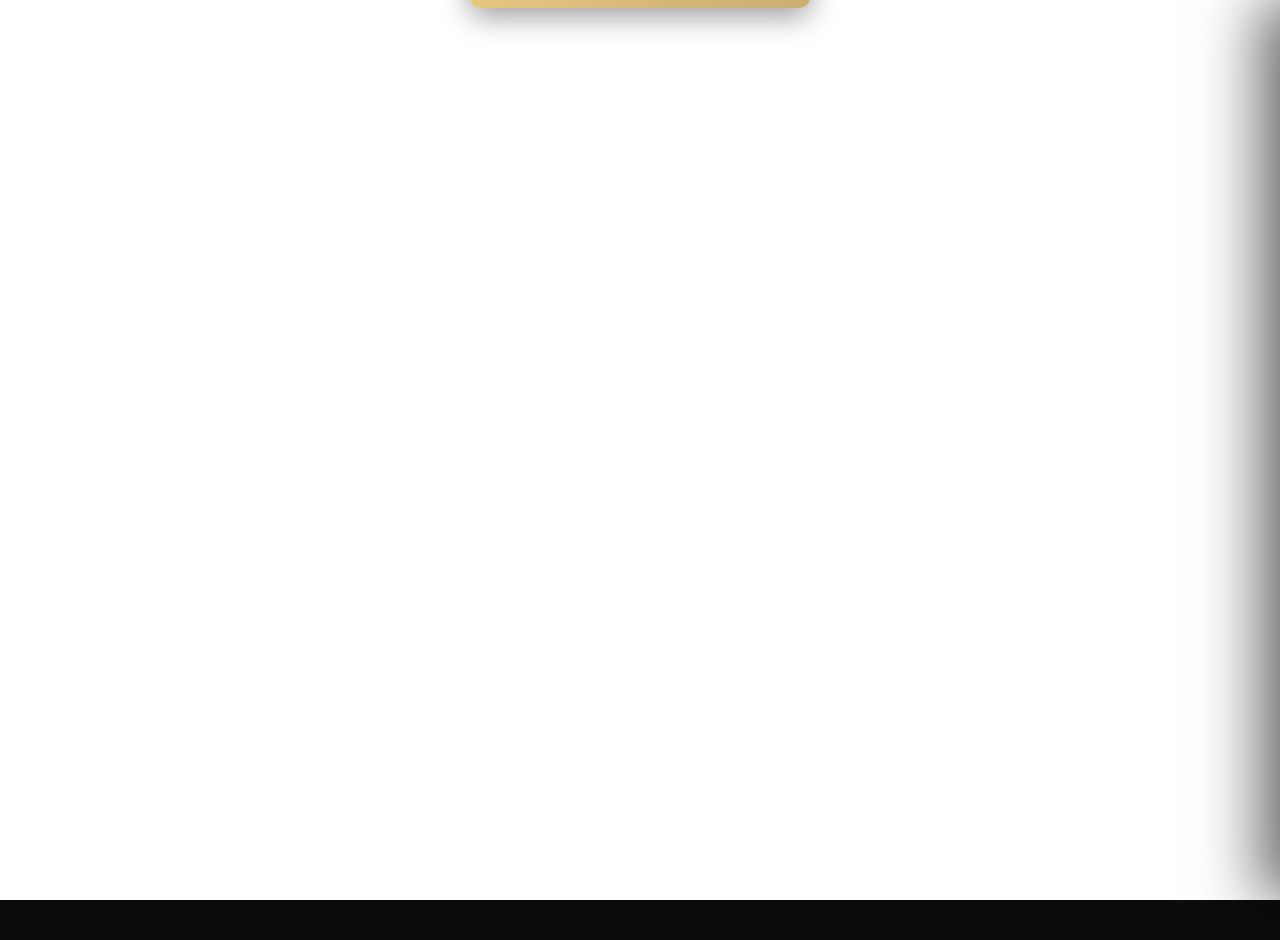
==== commit 9bf23b18: "SEO ja ligipääsetavuse parandused avalehel" ====
--- a/index.html
+++ b/index.html
@@ -6,12 +6,22 @@
 <meta http-equiv="Pragma" content="no-cache">
 <meta http-equiv="Expires" content="0">
 <meta name="viewport" content="width=device-width, initial-scale=1.0">
-<meta name="google" content="notranslate">
-<title>GLÓW · AI Assistent — meigi, stiili ja iluabilist taskus</title>
-<meta name="description" content="GLÓW on AI-põhine ilurakendus, mis annab sulle koheselt nõu meigi, stiili ja kosmeetilise hoolduse kohta. Ava kaamera, lase Claude AI sind analüüsida ja saa personaalsed soovitused.">
+<title>GLÓW (Glow4me) · AI nahaanalüüs ja meiginõu — tasuta proovi</title>
+<meta name="description" content="Tee kaameraga pilt ja saa sekunditega personaalne nahaanalüüs, meigisoovitused ja stiilinõu. GLOW (Glow4me) on eestikeelne AI ilunõustaja — 3 analüüsi tasuta, kaarti pole vaja.">
 <meta name="keywords" content="GLÓW, AI ilurakendus, meigi analüüs, stiili nõustamine, AI nahaanalüüs, kosmeetiku abiline, ilurakendus, AI assistent, Eesti">
 <meta name="author" content="GLÓW">
-<link rel="canonical" href="https://glow4me.ee/">
+<link rel="canonical" href="https://glow4me.ee/" id="canonicalLink">
+<script>
+/* Kui kasutaja/robot on ?lang=en peal, peab canonical osutama sellele lehele,
+   mitte eestikeelsele juurele. Muidu Google viskab EN-versiooni indeksist välja. */
+(function(){try{
+  if(/[?&]lang=en/.test(location.search)){
+    var c=document.getElementById('canonicalLink');
+    if(c) c.href='https://glow4me.ee/?lang=en';
+    document.documentElement.lang='en';
+  }
+}catch(e){}})();
+</script>
 
 <!-- Keeleversioonid (hreflang) — eesti ja inglise -->
 <link rel="alternate" hreflang="et" href="https://glow4me.ee/">
@@ -81,6 +91,7 @@
 <link rel="icon" type="image/svg+xml" href="icon.svg">
 <link href="https://fonts.googleapis.com/css2?family=Cormorant+Garamond:ital,wght@0,300;0,400;0,600;1,300;1,400&family=DM+Mono:wght@300;400&display=swap" rel="stylesheet">
 <style>
+h1,h2,h3,h4,h5,h6{margin:0;padding:0;font-size:inherit;font-weight:inherit;line-height:inherit}
 :root{
   --bg:#0e0c0b;--gold:#c9a96e;--gold-dim:rgba(201,169,110,0.3);--gold-bright:#e8c97e;
   --blush:#d4957a;--sage:#7a9e8e;--lav:#9b8fb5;--rose:#c4736b;--stiil:#9b8fb5;
@@ -1029,7 +1040,7 @@
   </defs>
 </svg>
 
-<div id="splashScreen" class="screen active">
+<main id="splashScreen" class="screen active">
   <div class="splash-ambient"></div>
   <div class="gold-frame">
     <div class="frame-border"></div>
@@ -1042,7 +1053,7 @@
     <div class="splash-inner">
       <div class="splash-logo">GL<span class="splash-logo-o">Ó</span>W</div>
       <div class="splash-divider"><div class="splash-tagline" data-i18n="splash.tagline">AI · Stiiliassistent</div></div>
-      <div class="splash-sub" data-i18n="splash.sub">Sinu isiklik ilu- ja<br>stiiliekspert taskus</div>
+      <h1 class="splash-sub" data-i18n="splash.sub">Sinu isiklik ilu- ja<br>stiiliekspert taskus</h1>
       <button class="splash-btn" onclick="showTerms()"><span data-i18n="splash.btn">Alusta ✦</span></button>
       <div class="lang-switch lang-switch-splash" role="group" aria-label="Keel / Language">
         <button type="button" class="lang-btn" data-lang-btn="et" aria-label="Eesti keel" onclick="try{localStorage.setItem('glow_lang','et');}catch(_){}try{var u=new URL(location.href);u.searchParams.set('lang','et');location.href=u.toString();}catch(_){location.reload();}"><svg viewBox="0 0 30 20" width="22" height="15" aria-hidden="true"><rect width="30" height="20" fill="#fff"/><rect width="30" height="13.34" fill="#000"/><rect width="30" height="6.67" fill="#0072ce"/></svg>ET</button>
@@ -1051,23 +1062,23 @@
       <div class="splash-footer">glow4me.ee</div>
     </div>
   </div>
-</div>
+</main>
 
 <div id="termsScreen" class="screen">
   <div class="terms-header">
     <div class="terms-logo-small">GL<em>Ó</em>W</div>
-    <div class="terms-title" data-i18n="terms.title">Kasutustingimused</div>
+    <h2 class="terms-title" data-i18n="terms.title">Kasutustingimused</h2>
     <div class="terms-sub" data-i18n="terms.sub">Palun loe läbi enne alustamist</div>
     <div class="terms-divider"></div>
   </div>
   <div class="terms-scroll">
-    <div class="terms-section"><div class="terms-section-title" data-i18n="terms.s1.title">1. Teenuse kirjeldus</div><p data-i18n="terms.s1.body">GLÓW on tehisintellektil põhinev ilu- ja stiilianalüüsi rakendus.</p></div>
-    <div class="terms-section"><div class="terms-section-title" data-i18n="terms.s2.title">2. Privaatsus</div><ul><li data-i18n="terms.s2.i1">Pilte töödeldakse ainult analüüsi eesmärgil</li><li data-i18n="terms.s2.i2">Pilte ei salvestata serveritesse</li><li data-i18n="terms.s2.i3">Kustutatakse kohe pärast analüüsi</li><li data-i18n="terms.s2.i4">Edastatakse krüpteeritult Anthropic AI-le</li></ul></div>
-    <div class="terms-section"><div class="terms-section-title" data-i18n="terms.s3.title">3. GDPR</div><ul><li data-i18n="terms.s3.i1">Näopilte loetakse biomeetrilisteks andmeteks</li><li data-i18n="terms.s3.i2">Kasutad vabatahtlikult ja annad nõusoleku</li><li data-i18n="terms.s3.i3">Õigus kasutamine igal ajal lõpetada</li></ul></div>
-    <div class="terms-section"><div class="terms-section-title" data-i18n="terms.s4.title">4. Vastutus</div><ul><li data-i18n="terms.s4.i1">Soovitused on informatiivsed</li><li data-i18n="terms.s4.i2">GLÓW ei vastuta analüüsi põhjal tehtud otsuste eest</li></ul></div>
-    <div class="terms-section"><div class="terms-section-title" data-i18n="terms.s5.title">5. Vanus</div><p data-i18n="terms.s5.body">Mõeldud kasutajatele 16 aastat ja vanemad.</p></div>
-    <div class="terms-section"><div class="terms-section-title" data-i18n="terms.s6.title">6. Intellektuaalne omand</div><p data-i18n="terms.s6.body">Kõik GLÓW rakenduse sisu, kujundus ja kood on kaitstud autoriõigusega. Kopeerimine ilma loata on keelatud.</p></div>
-    <div class="terms-section"><div class="terms-section-title" data-i18n="terms.s7.title">7. Kontakt</div><p><strong style="color:var(--gold)">info@glow4me.ee</strong></p></div>
+    <div class="terms-section"><h3 class="terms-section-title" data-i18n="terms.s1.title">1. Teenuse kirjeldus</h3><p data-i18n="terms.s1.body">GLÓW on tehisintellektil põhinev ilu- ja stiilianalüüsi rakendus.</p></div>
+    <div class="terms-section"><h3 class="terms-section-title" data-i18n="terms.s2.title">2. Privaatsus</h3><ul><li data-i18n="terms.s2.i1">Pilte töödeldakse ainult analüüsi eesmärgil</li><li data-i18n="terms.s2.i2">Pilte ei salvestata serveritesse</li><li data-i18n="terms.s2.i3">Kustutatakse kohe pärast analüüsi</li><li data-i18n="terms.s2.i4">Edastatakse krüpteeritult Anthropic AI-le</li></ul></div>
+    <div class="terms-section"><h3 class="terms-section-title" data-i18n="terms.s3.title">3. GDPR</h3><ul><li data-i18n="terms.s3.i1">Näopilte loetakse biomeetrilisteks andmeteks</li><li data-i18n="terms.s3.i2">Kasutad vabatahtlikult ja annad nõusoleku</li><li data-i18n="terms.s3.i3">Õigus kasutamine igal ajal lõpetada</li></ul></div>
+    <div class="terms-section"><h3 class="terms-section-title" data-i18n="terms.s4.title">4. Vastutus</h3><ul><li data-i18n="terms.s4.i1">Soovitused on informatiivsed</li><li data-i18n="terms.s4.i2">GLÓW ei vastuta analüüsi põhjal tehtud otsuste eest</li></ul></div>
+    <div class="terms-section"><h3 class="terms-section-title" data-i18n="terms.s5.title">5. Vanus</h3><p data-i18n="terms.s5.body">Mõeldud kasutajatele 16 aastat ja vanemad.</p></div>
+    <div class="terms-section"><h3 class="terms-section-title" data-i18n="terms.s6.title">6. Intellektuaalne omand</h3><p data-i18n="terms.s6.body">Kõik GLÓW rakenduse sisu, kujundus ja kood on kaitstud autoriõigusega. Kopeerimine ilma loata on keelatud.</p></div>
+    <div class="terms-section"><h3 class="terms-section-title" data-i18n="terms.s7.title">7. Kontakt</h3><p><strong style="color:var(--gold)">info@glow4me.ee</strong></p></div>
   </div>
   <div class="terms-footer">
     <div class="terms-agree-wrap">
@@ -1167,7 +1178,7 @@
 
 <div class="pricing-screen" id="pricingScreen">
   <button class="pricing-back" onclick="hidePricing()" data-i18n="back">← Tagasi</button>
-  <div class="pricing-title" data-i18n="price.title">Vali pakett</div>
+  <h2 class="pricing-title" data-i18n="price.title">Vali pakett</h2>
   <div class="pricing-sub" data-i18n="price.sub">Üks analüüs kulutab ühe krediidi.</div>
   <div class="free-badge"><div style="display:inline-flex;color:var(--gold)" data-icon="sparkle" data-icon-size="22"></div><div class="free-badge-text" data-i18n="price.freebadge"><strong>3 analüüsi tasuta</strong> — proovi enne ostmist</div></div>
   <div class="pkg-grid">
@@ -1181,7 +1192,7 @@
 </div>
 <div class="checkout-screen" id="checkoutScreen">
   <button class="pricing-back" onclick="hideCheckout()" data-i18n="back">← Tagasi</button>
-  <div class="checkout-title" data-i18n="checkout.title">Maksmine</div>
+  <h2 class="checkout-title" data-i18n="checkout.title">Maksmine</h2>
   <div class="checkout-sub" data-i18n="checkout.sub">Vali makseviis</div>
   <div class="order-summary"><div class="order-left"><p id="orderTitle" data-i18n="checkout.order.title">50 analüüsi</p><p id="orderSub" data-i18n="checkout.order.sub">0.09€ kohta</p></div><div class="order-price" id="orderPrice">€4.50</div></div>
   <div class="pay-methods">
@@ -3049,7 +3060,7 @@
   if(parsed.soovitused&&parsed.soovitused.length){const list=document.getElementById('outfitNowList');list.innerHTML='';parsed.soovitused.forEach(p=>{const card=document.createElement('div');card.className='outfit-card';card.innerHTML='<div class="outfit-category">'+esc(p.kategooria||'')+'</div><div class="outfit-name">'+esc(p.nimi||'')+'</div><div class="outfit-brand">'+esc(p.bränd||'')+'</div><div class="outfit-reason">'+esc(p.põhjus||'')+'</div>';list.appendChild(card);});document.getElementById('outfitNowTitle').textContent='👗 '+window.t('res.suggestions','Soovitused');document.getElementById('outfitNowSection').classList.add('on');}
   // moodboard laaditakse ainult nupu vajutamisel (showAlternatiivid)
   const scores=parsed.scores||{};const scoreHtml=Object.entries(scores).map(([l,v])=>'<div><div class="sp-sv">'+esc(v)+'</div><div class="sp-sl">'+esc(l)+'</div></div>').join('');
-  document.getElementById('sharePrev').innerHTML='<img class="sp-photo" src="'+esc(photoUrl)+'"><div class="sp-logo">GL<em>O</em>W</div><div class="sp-mode">'+esc(lbl)+'</div><div class="sp-text">'+esc(parsed.feedback||'')+'</div>'+(parsed.tip?'<div class="sp-tip">✦ '+esc(parsed.tip)+'</div>':'')+'<div class="sp-scores">'+scoreHtml+'</div>';
+  document.getElementById('sharePrev').innerHTML='<img class="sp-photo" alt="Analüüsitud pilt" src="'+esc(photoUrl)+'"><div class="sp-logo">GL<em>O</em>W</div><div class="sp-mode">'+esc(lbl)+'</div><div class="sp-text">'+esc(parsed.feedback||'')+'</div>'+(parsed.tip?'<div class="sp-tip">✦ '+esc(parsed.tip)+'</div>':'')+'<div class="sp-scores">'+scoreHtml+'</div>';
   window.lastShareData={parsed:parsed,photoUrl:photoUrl,lbl:lbl};
   document.getElementById('shareCard').classList.add('on');
   // Näita "Näita alternatiive" nuppu
@@ -3127,7 +3138,7 @@
     if(parsed.kodu_tooted&&parsed.kodu_tooted.length){const list=document.getElementById('homeProductsList');list.innerHTML='';parsed.kodu_tooted.forEach(p=>{const card=document.createElement('div');card.className='pro-product-card';card.innerHTML='<div class="pro-product-header"><div><div class="pro-product-category">'+esc(p.kategooria||'')+'</div><div class="pro-product-name">'+esc(p.nimi||'')+'</div><div class="pro-product-brand">'+esc(p.bränd||'')+'</div></div>'+'</div><div class="pro-product-reason">'+esc(p.põhjus||'')+'</div><a href="'+safeUrl(p.link,'https://depile.ee/')+'" target="_blank" rel="noopener noreferrer" class="pro-product-link">'+window.t('res.view.depile','Vaata depile.ee →')+'</a>';list.appendChild(card);});document.getElementById('homeProductsSection').classList.add('on');}
   }
   const scores=parsed.scores||{};const scoreHtml=Object.entries(scores).map(([l,v])=>'<div><div class="sp-sv">'+esc(v)+'</div><div class="sp-sl">'+esc(l)+'</div></div>').join('');
-  document.getElementById('sharePrev').innerHTML='<img class="sp-photo" src="'+esc(photoUrl)+'"><div class="sp-logo">GL<em>O</em>W</div><div class="sp-mode">'+esc(parsed.verdict||lbl)+'</div><div class="sp-text">'+esc(parsed.feedback||'')+'</div>'+(parsed.tip?'<div class="sp-tip">✦ '+esc(parsed.tip)+'</div>':'')+'<div class="sp-scores">'+scoreHtml+'</div>';
+  document.getElementById('sharePrev').innerHTML='<img class="sp-photo" alt="Analüüsitud pilt" src="'+esc(photoUrl)+'"><div class="sp-logo">GL<em>O</em>W</div><div class="sp-mode">'+esc(parsed.verdict||lbl)+'</div><div class="sp-text">'+esc(parsed.feedback||'')+'</div>'+(parsed.tip?'<div class="sp-tip">✦ '+esc(parsed.tip)+'</div>':'')+'<div class="sp-scores">'+scoreHtml+'</div>';
   window.lastShareData={parsed:parsed,photoUrl:photoUrl,lbl:lbl};
   document.getElementById('shareCard').classList.add('on');
 }
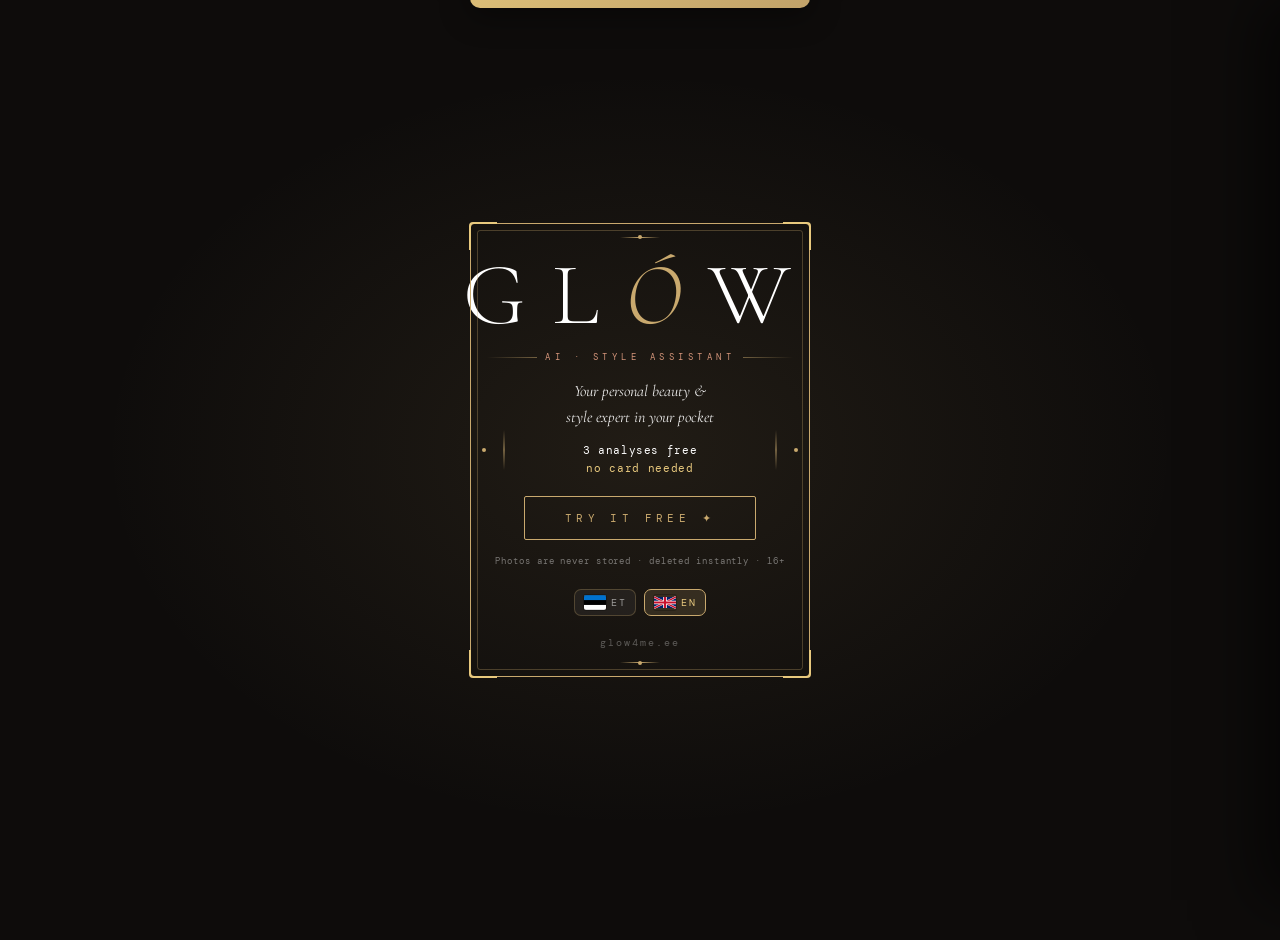
==== commit 3d01951c: "Onboarding: väärtuslubadus enne väravat, lühem nõusolekuekraan" ====
--- a/index.html
+++ b/index.html
@@ -107,7 +107,10 @@
 #termsScreen{display:flex;flex-direction:column}
 #countdownScreen{display:flex;align-items:center;justify-content:center;flex-direction:column}
 .splash-ambient{position:absolute;inset:0;pointer-events:none;background:radial-gradient(ellipse 60% 60% at 50% 50%,rgba(201,169,110,0.1) 0%,transparent 70%)}
-.gold-frame{position:relative;width:min(340px,88vw);aspect-ratio:3/4;display:flex;align-items:center;justify-content:center}
+/* Raam hoiab 3:4 proportsiooni miinimumina, aga kasvab sisuga kaasa. Varem oli
+   siin jäik aspect-ratio, mille tõttu väiksematel ekraanidel (320px) oleks uus
+   sisu kuldsest raamist välja jooksnud. */
+.gold-frame{position:relative;width:min(340px,88vw);min-height:calc(min(340px,88vw) * 4 / 3);height:auto;flex-shrink:0;display:flex;align-items:center;justify-content:center}
 .frame-border{position:absolute;inset:0;border:1px solid var(--gold);border-radius:4px;pointer-events:none}
 .frame-border::before{content:'';position:absolute;inset:6px;border:1px solid rgba(201,169,110,0.3);border-radius:3px}
 .frame-corner{position:absolute;width:28px;height:28px}
@@ -133,7 +136,10 @@
 .splash-divider::before,.splash-divider::after{content:'';flex:1;max-width:50px;height:1px;background:linear-gradient(90deg,transparent,rgba(201,169,110,0.5))}
 .splash-divider::after{background:linear-gradient(90deg,rgba(201,169,110,0.5),transparent)}
 .splash-tagline{font-size:9px;letter-spacing:.5em;color:var(--blush);text-transform:uppercase}
-.splash-sub{font-family:'Cormorant Garamond',serif;font-style:italic;font-size:16px;color:rgba(255,255,255,0.9);margin:20px 0 28px;line-height:1.7}
+.splash-sub{font-family:'Cormorant Garamond',serif;font-style:italic;font-size:16px;color:rgba(255,255,255,0.9);margin:16px 0 12px;line-height:1.6}
+.splash-offer{font-family:'DM Mono',monospace;font-size:11px;letter-spacing:.06em;color:var(--gold-bright);margin:0 0 18px;line-height:1.6}
+.splash-offer strong{color:#fff;font-weight:400}
+.splash-trust{font-size:9px;letter-spacing:.1em;color:rgba(255,255,255,0.42);margin-top:14px;line-height:1.7}
 .splash-btn{display:inline-block;padding:14px 40px;background:transparent;border:1px solid var(--gold);border-radius:2px;font-family:'DM Mono',monospace;font-size:11px;letter-spacing:.4em;text-transform:uppercase;color:var(--gold);cursor:pointer;transition:all .3s;position:relative;overflow:hidden}
 .splash-btn::before{content:'';position:absolute;inset:0;background:var(--gold);transform:translateX(-100%);transition:transform .3s ease;z-index:0}
 .splash-btn:hover::before,.splash-btn:active::before{transform:translateX(0)}
@@ -154,6 +160,8 @@
 .terms-section p,.terms-section li{font-family:'Cormorant Garamond',serif;font-size:15px;color:rgba(255,255,255,0.9);line-height:1.8;margin-bottom:6px}
 .terms-section ul{padding-left:16px}
 .terms-section li{list-style:none;padding-left:8px;position:relative}
+.terms-fulltext{font-size:11px;color:rgba(255,255,255,0.5);margin-top:14px;line-height:1.8}
+.terms-fulltext a{color:var(--gold);text-decoration:underline;text-underline-offset:3px}
 .terms-section li::before{content:'✦';position:absolute;left:-8px;color:var(--gold);font-size:9px;top:5px}
 .terms-footer{padding:16px 20px 32px;flex-shrink:0;border-top:1px solid rgba(255,255,255,0.12);background:var(--bg)}
 .terms-agree-wrap{display:flex;align-items:flex-start;gap:12px;margin-bottom:16px}
@@ -1054,7 +1062,9 @@
       <div class="splash-logo">GL<span class="splash-logo-o">Ó</span>W</div>
       <div class="splash-divider"><div class="splash-tagline" data-i18n="splash.tagline">AI · Stiiliassistent</div></div>
       <h1 class="splash-sub" data-i18n="splash.sub">Sinu isiklik ilu- ja<br>stiiliekspert taskus</h1>
-      <button class="splash-btn" onclick="showTerms()"><span data-i18n="splash.btn">Alusta ✦</span></button>
+      <div class="splash-offer" data-i18n="splash.offer"><strong>3 analüüsi tasuta</strong><br>kaarti pole vaja</div>
+      <button class="splash-btn" onclick="showTerms()"><span data-i18n="splash.btn">Proovi tasuta ✦</span></button>
+      <div class="splash-trust" data-i18n="splash.trust">Pilte ei salvestata · kustutatakse kohe · 16+</div>
       <div class="lang-switch lang-switch-splash" role="group" aria-label="Keel / Language">
         <button type="button" class="lang-btn" data-lang-btn="et" aria-label="Eesti keel" onclick="try{localStorage.setItem('glow_lang','et');}catch(_){}try{var u=new URL(location.href);u.searchParams.set('lang','et');location.href=u.toString();}catch(_){location.reload();}"><svg viewBox="0 0 30 20" width="22" height="15" aria-hidden="true"><rect width="30" height="20" fill="#fff"/><rect width="30" height="13.34" fill="#000"/><rect width="30" height="6.67" fill="#0072ce"/></svg>ET</button>
         <button type="button" class="lang-btn" data-lang-btn="en" aria-label="English" onclick="try{localStorage.setItem('glow_lang','en');}catch(_){}try{var u=new URL(location.href);u.searchParams.set('lang','en');location.href=u.toString();}catch(_){location.reload();}"><svg viewBox="0 0 60 30" width="22" height="15" aria-hidden="true"><rect width="60" height="30" fill="#012169"/><path d="M0,0 60,30 M60,0 0,30" stroke="#fff" stroke-width="6"/><path d="M0,0 60,30 M60,0 0,30" stroke="#c8102e" stroke-width="4"/><path d="M30,0 V30 M0,15 H60" stroke="#fff" stroke-width="10"/><path d="M30,0 V30 M0,15 H60" stroke="#c8102e" stroke-width="6"/></svg>EN</button>
@@ -1067,18 +1077,16 @@
 <div id="termsScreen" class="screen">
   <div class="terms-header">
     <div class="terms-logo-small">GL<em>Ó</em>W</div>
-    <h2 class="terms-title" data-i18n="terms.title">Kasutustingimused</h2>
-    <div class="terms-sub" data-i18n="terms.sub">Palun loe läbi enne alustamist</div>
+    <h2 class="terms-title" data-i18n="terms.title">Enne alustamist</h2>
+    <div class="terms-sub" data-i18n="terms.sub">Kolm asja, mida tasub teada</div>
     <div class="terms-divider"></div>
   </div>
   <div class="terms-scroll">
-    <div class="terms-section"><h3 class="terms-section-title" data-i18n="terms.s1.title">1. Teenuse kirjeldus</h3><p data-i18n="terms.s1.body">GLÓW on tehisintellektil põhinev ilu- ja stiilianalüüsi rakendus.</p></div>
-    <div class="terms-section"><h3 class="terms-section-title" data-i18n="terms.s2.title">2. Privaatsus</h3><ul><li data-i18n="terms.s2.i1">Pilte töödeldakse ainult analüüsi eesmärgil</li><li data-i18n="terms.s2.i2">Pilte ei salvestata serveritesse</li><li data-i18n="terms.s2.i3">Kustutatakse kohe pärast analüüsi</li><li data-i18n="terms.s2.i4">Edastatakse krüpteeritult Anthropic AI-le</li></ul></div>
-    <div class="terms-section"><h3 class="terms-section-title" data-i18n="terms.s3.title">3. GDPR</h3><ul><li data-i18n="terms.s3.i1">Näopilte loetakse biomeetrilisteks andmeteks</li><li data-i18n="terms.s3.i2">Kasutad vabatahtlikult ja annad nõusoleku</li><li data-i18n="terms.s3.i3">Õigus kasutamine igal ajal lõpetada</li></ul></div>
-    <div class="terms-section"><h3 class="terms-section-title" data-i18n="terms.s4.title">4. Vastutus</h3><ul><li data-i18n="terms.s4.i1">Soovitused on informatiivsed</li><li data-i18n="terms.s4.i2">GLÓW ei vastuta analüüsi põhjal tehtud otsuste eest</li></ul></div>
-    <div class="terms-section"><h3 class="terms-section-title" data-i18n="terms.s5.title">5. Vanus</h3><p data-i18n="terms.s5.body">Mõeldud kasutajatele 16 aastat ja vanemad.</p></div>
-    <div class="terms-section"><h3 class="terms-section-title" data-i18n="terms.s6.title">6. Intellektuaalne omand</h3><p data-i18n="terms.s6.body">Kõik GLÓW rakenduse sisu, kujundus ja kood on kaitstud autoriõigusega. Kopeerimine ilma loata on keelatud.</p></div>
-    <div class="terms-section"><h3 class="terms-section-title" data-i18n="terms.s7.title">7. Kontakt</h3><p><strong style="color:var(--gold)">info@glow4me.ee</strong></p></div>
+    <div class="terms-section"><h3 class="terms-section-title" data-i18n="terms.k1.title">Sinu pildid</h3><ul><li data-i18n="terms.k1.i1">Pilte ei salvestata serveritesse</li><li data-i18n="terms.k1.i2">Kustutatakse kohe pärast analüüsi</li><li data-i18n="terms.k1.i3">Edastatakse krüpteeritult Anthropic AI-le</li></ul></div>
+    <div class="terms-section"><h3 class="terms-section-title" data-i18n="terms.k2.title">Nõusolek ja vanus</h3><ul><li data-i18n="terms.k2.i1">Näopilte loetakse biomeetrilisteks andmeteks — kasutad vabatahtlikult ja annad selleks nõusoleku</li><li data-i18n="terms.k2.i2">Võid kasutamise igal ajal lõpetada</li><li data-i18n="terms.k2.i3">Mõeldud 16-aastastele ja vanematele</li></ul></div>
+    <div class="terms-section"><h3 class="terms-section-title" data-i18n="terms.k3.title">Hea teada</h3><ul><li data-i18n="terms.k3.i1">Soovitused on informatiivsed — GLÓW ei vastuta nende põhjal tehtud otsuste eest</li></ul>
+      <p class="terms-fulltext" data-i18n="terms.k3.links">Täistekst: <a href="tingimused.html" target="_blank" rel="noopener">kasutustingimused</a> · <a href="privaatsus.html" target="_blank" rel="noopener">privaatsuspoliitika</a> · <a href="tagasimaksed.html" target="_blank" rel="noopener">tagasimaksed</a> · info@glow4me.ee</p>
+    </div>
   </div>
   <div class="terms-footer">
     <div class="terms-agree-wrap">
@@ -3377,30 +3385,24 @@
     en: {
       'splash.tagline': 'AI · Style Assistant',
       'splash.sub': 'Your personal beauty &amp;<br>style expert in your pocket',
-      'splash.btn': 'Begin ✦',
+      'splash.btn': 'Try it free ✦',
+      'splash.offer': '<strong>3 analyses free</strong><br>no card needed',
+      'splash.trust': 'Photos are never stored · deleted instantly · 16+',
       'header.tagline': 'AI · Personal Style Assistant',
       'header.logout': '✦ Exit',
-      'terms.title': 'Terms of Use',
-      'terms.sub': 'Please read before you start',
-      'terms.s1.title': '1. Service description',
-      'terms.s1.body': 'GLÓW is an AI-based beauty and style analysis app.',
-      'terms.s2.title': '2. Privacy',
-      'terms.s2.i1': 'Photos are processed only for analysis',
-      'terms.s2.i2': 'Photos are not stored on servers',
-      'terms.s2.i3': 'Deleted immediately after analysis',
-      'terms.s2.i4': 'Transmitted encrypted to Anthropic AI',
-      'terms.s3.title': '3. GDPR',
-      'terms.s3.i1': 'Face photos are treated as biometric data',
-      'terms.s3.i2': 'You use it voluntarily and give consent',
-      'terms.s3.i3': 'Right to stop using it at any time',
-      'terms.s4.title': '4. Liability',
-      'terms.s4.i1': 'Recommendations are informational',
-      'terms.s4.i2': 'GLÓW is not liable for decisions made based on the analysis',
-      'terms.s5.title': '5. Age',
-      'terms.s5.body': 'Intended for users aged 16 and older.',
-      'terms.s6.title': '6. Intellectual property',
-      'terms.s6.body': 'All GLÓW app content, design and code are protected by copyright. Copying without permission is prohibited.',
-      'terms.s7.title': '7. Contact',
+      'terms.title': 'Before you start',
+      'terms.sub': 'Three things worth knowing',
+      'terms.k1.title': 'Your photos',
+      'terms.k1.i1': 'Photos are never stored on our servers',
+      'terms.k1.i2': 'Deleted immediately after the analysis',
+      'terms.k1.i3': 'Transmitted encrypted to Anthropic AI',
+      'terms.k2.title': 'Consent and age',
+      'terms.k2.i1': 'Face photos count as biometric data — you use the service voluntarily and give your consent',
+      'terms.k2.i2': 'You can stop using it at any time',
+      'terms.k2.i3': 'Intended for users aged 16 and older',
+      'terms.k3.title': 'Good to know',
+      'terms.k3.i1': 'Recommendations are informational — GLÓW is not liable for decisions made based on them',
+      'terms.k3.links': 'Full text: <a href="tingimused.html" target="_blank" rel="noopener">terms of use</a> · <a href="privaatsus.html" target="_blank" rel="noopener">privacy policy</a> · <a href="tagasimaksed.html" target="_blank" rel="noopener">refunds</a> · info@glow4me.ee',
       'terms.agree': 'I have read and agree to the <strong>GLÓW Terms of Use</strong> and <strong>Privacy Policy</strong>.',
       'terms.confirm': 'I agree and start →',
       'countdown.label': 'Starting',
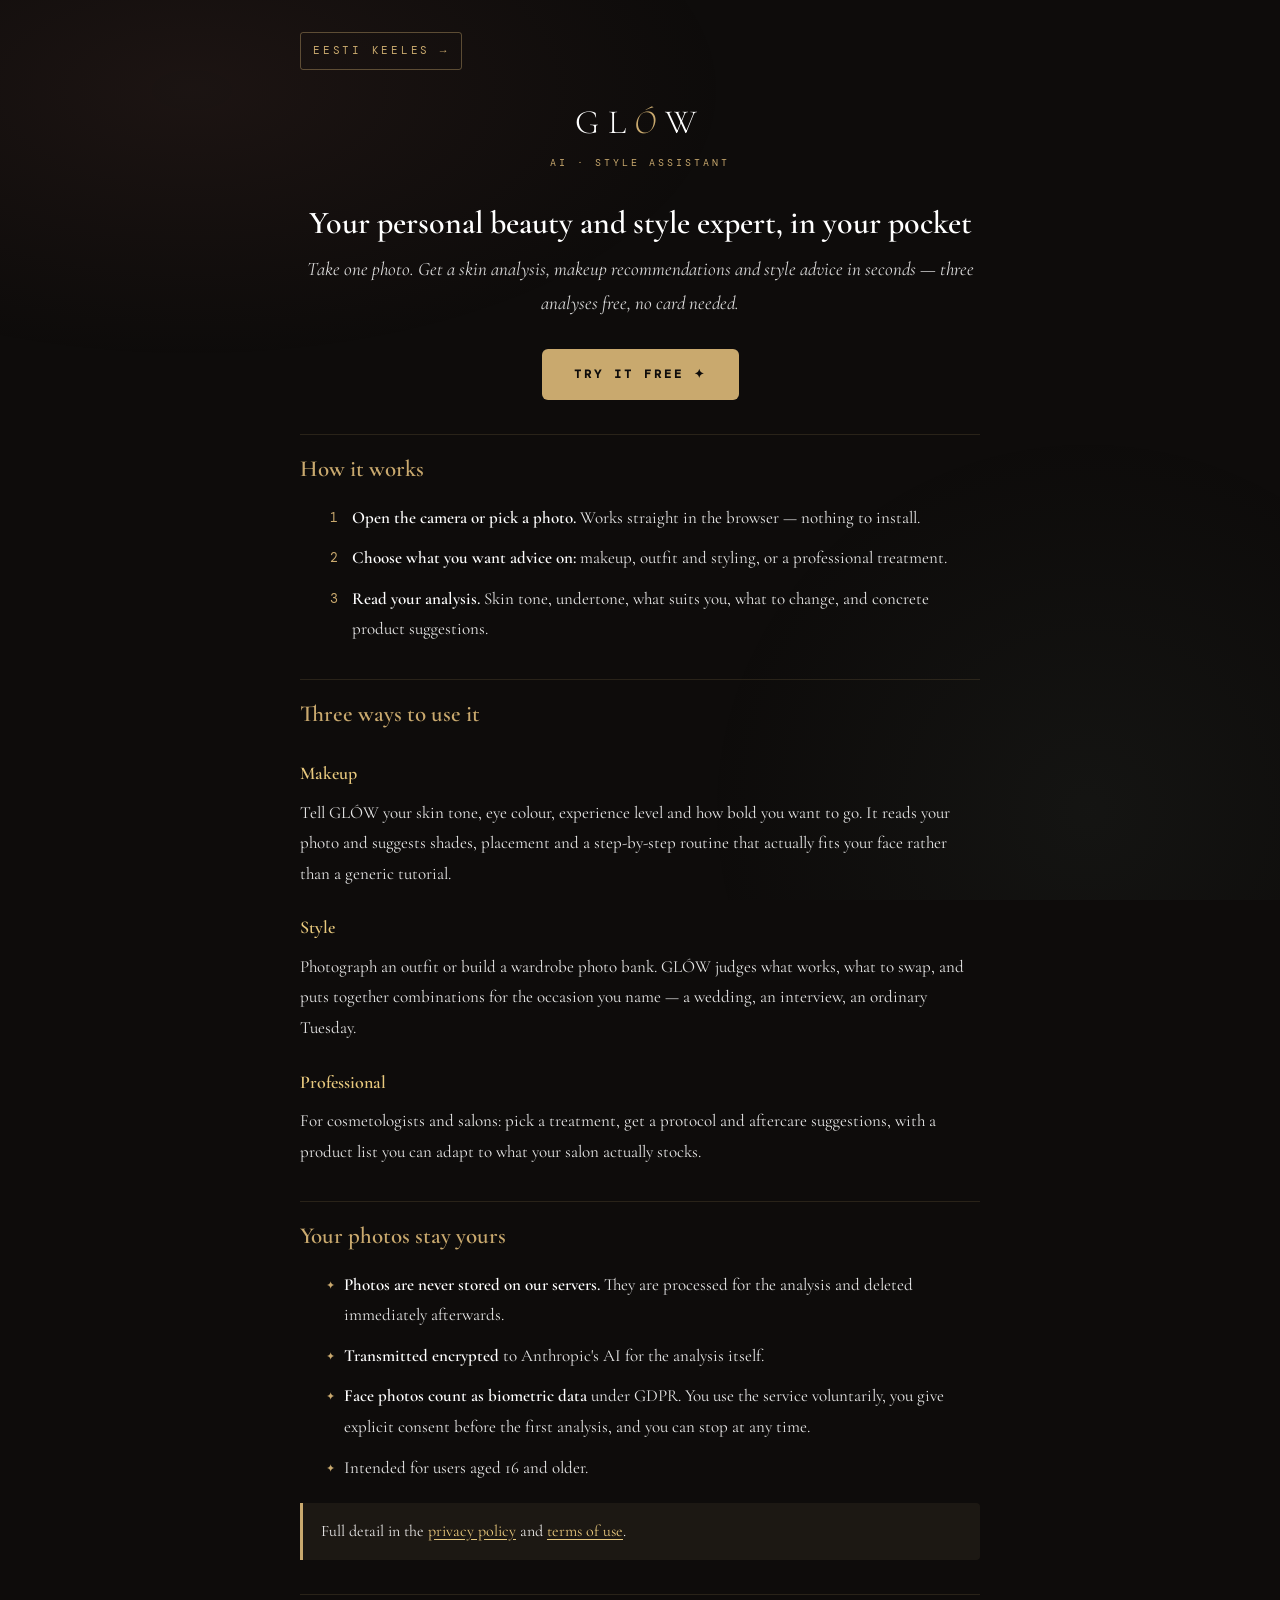
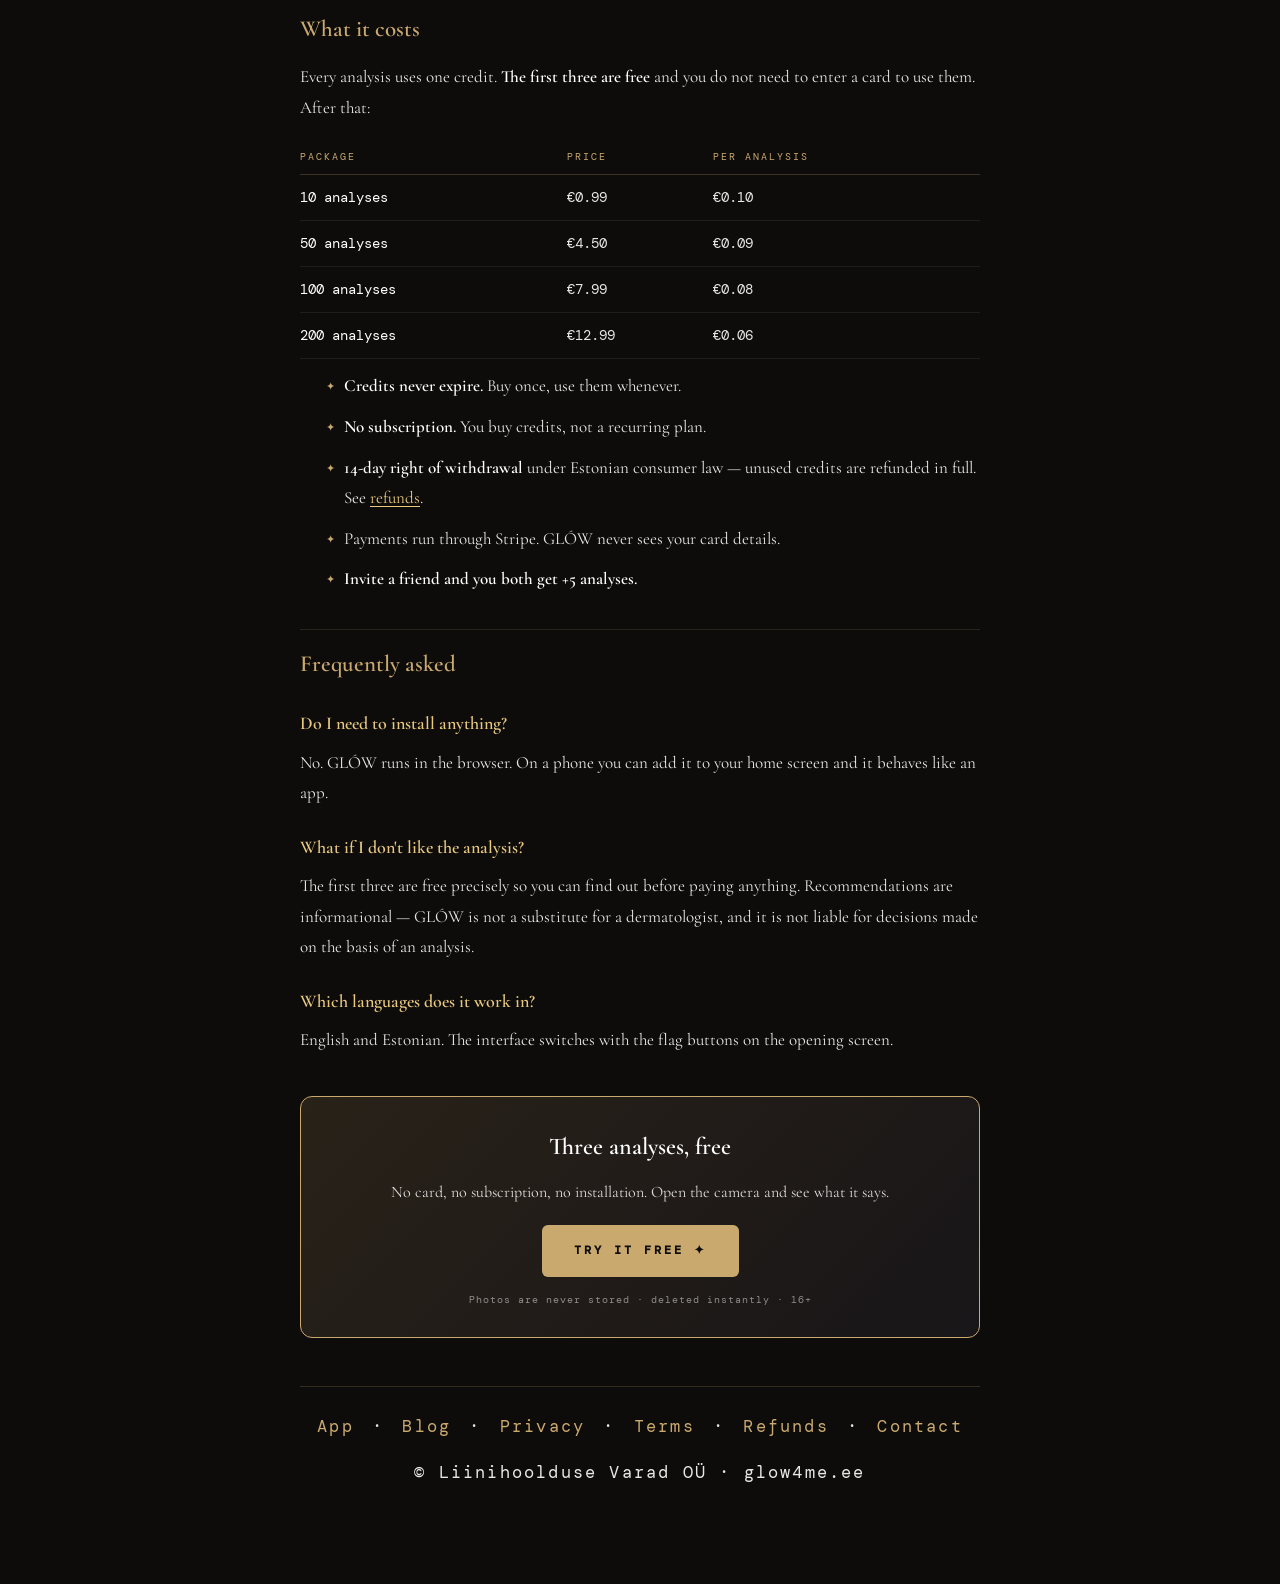
==== commit 6746b460: "GA4 nõusolekuga" ====
--- a/index.html
+++ b/index.html
@@ -1,71 +1,51 @@
 <!DOCTYPE html>
-<html lang="et">
+<html lang="en">
 <head>
 <meta charset="UTF-8">
-<meta http-equiv="Cache-Control" content="no-cache, no-store, must-revalidate">
-<meta http-equiv="Pragma" content="no-cache">
-<meta http-equiv="Expires" content="0">
 <meta name="viewport" content="width=device-width, initial-scale=1.0">
-<title>GLÓW (Glow4me) · AI nahaanalüüs ja meiginõu — tasuta proovi</title>
-<meta name="description" content="Tee kaameraga pilt ja saa sekunditega personaalne nahaanalüüs, meigisoovitused ja stiilinõu. GLOW (Glow4me) on eestikeelne AI ilunõustaja — 3 analüüsi tasuta, kaarti pole vaja.">
-<meta name="keywords" content="GLÓW, AI ilurakendus, meigi analüüs, stiili nõustamine, AI nahaanalüüs, kosmeetiku abiline, ilurakendus, AI assistent, Eesti">
+<title>GLÓW (Glow4me) · AI skin analysis and makeup advice — 3 free</title>
+<meta name="description" content="Take a photo and get a personal skin analysis, makeup recommendations and style advice in seconds. GLÓW is an AI beauty assistant — 3 analyses free, no card needed.">
+<meta name="keywords" content="AI skin analysis, AI makeup advice, AI beauty app, skin type test, style assistant, virtual beauty coach">
 <meta name="author" content="GLÓW">
-<link rel="canonical" href="https://glow4me.ee/" id="canonicalLink">
-<script>
-/* Kui kasutaja/robot on ?lang=en peal, peab canonical osutama sellele lehele,
-   mitte eestikeelsele juurele. Muidu Google viskab EN-versiooni indeksist välja. */
-(function(){try{
-  if(/[?&]lang=en/.test(location.search)){
-    var c=document.getElementById('canonicalLink');
-    if(c) c.href='https://glow4me.ee/?lang=en';
-    document.documentElement.lang='en';
-  }
-}catch(e){}})();
-</script>
-
-<!-- Keeleversioonid (hreflang) — eesti ja inglise -->
+<link rel="canonical" href="https://glow4me.ee/en/">
 <link rel="alternate" hreflang="et" href="https://glow4me.ee/">
-<link rel="alternate" hreflang="en" href="https://glow4me.ee/?lang=en">
+<link rel="alternate" hreflang="en" href="https://glow4me.ee/en/">
 <link rel="alternate" hreflang="x-default" href="https://glow4me.ee/">
-
-<!-- Open Graph (Facebook, WhatsApp, LinkedIn, Discord, Slack) -->
+<meta name="theme-color" content="#c9a96e">
+<link rel="icon" type="image/png" sizes="192x192" href="../icon-192.png">
+<link rel="apple-touch-icon" href="../icon-180.png">
 <meta property="og:type" content="website">
 <meta property="og:site_name" content="GLÓW">
-<meta property="og:title" content="GLÓW · AI ilurakendus taskus">
-<meta property="og:description" content="Personaalne AI meigi-, stiili- ja kosmeetiline nõustaja. Tee kaameraga pilt — saa koheselt nõu.">
-<meta property="og:url" content="https://glow4me.ee/">
+<meta property="og:title" content="GLÓW · AI beauty assistant in your pocket">
+<meta property="og:description" content="Personal AI advice on makeup, style and skincare. Take a photo — get recommendations in seconds. 3 analyses free.">
+<meta property="og:url" content="https://glow4me.ee/en/">
 <meta property="og:image" content="https://glow4me.ee/og-image.png">
 <meta property="og:image:width" content="1200">
 <meta property="og:image:height" content="630">
-<meta property="og:image:alt" content="GLÓW · AI Assistent">
-<meta property="og:locale" content="et_EE">
-<meta property="og:locale:alternate" content="en_US">
-
-<!-- Twitter / X Card -->
+<meta property="og:locale" content="en_US">
+<meta property="og:locale:alternate" content="et_EE">
 <meta name="twitter:card" content="summary_large_image">
-<meta name="twitter:title" content="GLÓW · AI ilurakendus taskus">
-<meta name="twitter:description" content="Personaalne AI meigi-, stiili- ja kosmeetiline nõustaja. Tee kaameraga pilt — saa koheselt nõu.">
+<meta name="twitter:title" content="GLÓW · AI beauty assistant in your pocket">
+<meta name="twitter:description" content="Personal AI advice on makeup, style and skincare. 3 analyses free, no card needed.">
 <meta name="twitter:image" content="https://glow4me.ee/og-image.png">
-
-<!-- Schema.org WebApplication märgistus Google'i jaoks -->
 <script type="application/ld+json">
 {
   "@context": "https://schema.org",
   "@type": "WebApplication",
   "name": "GLÓW",
-  "alternateName": "GLÓW · AI Assistent",
-  "url": "https://glow4me.ee/",
+  "alternateName": "Glow4me",
+  "url": "https://glow4me.ee/en/",
   "image": "https://glow4me.ee/og-image.png",
-  "description": "AI-põhine ilurakendus meigi, stiili ja kosmeetilise hoolduse kohta personaalsete soovituste saamiseks.",
+  "description": "AI-powered beauty app giving personal recommendations on makeup, style and skincare.",
   "applicationCategory": "LifestyleApplication",
   "operatingSystem": "Any",
-  "browserRequirements": "Vajab tänapäevast brauserit (Safari 14+, Chrome 90+)",
-  "inLanguage": ["et", "en"],
+  "browserRequirements": "Requires a modern browser (Safari 14+, Chrome 90+)",
+  "inLanguage": ["en", "et"],
   "offers": {
     "@type": "Offer",
     "price": "0",
     "priceCurrency": "EUR",
-    "description": "3 tasuta analüüsi, edasised krediidipakettidega"
+    "description": "3 free analyses, then credit packages from €0.99"
   },
   "creator": {
     "@type": "Organization",
@@ -75,3806 +55,138 @@
   }
 }
 </script>
-
-<link rel="manifest" href="manifest.json">
-<meta name="apple-mobile-web-app-capable" content="yes">
-<meta name="mobile-web-app-capable" content="yes">
-<meta name="apple-mobile-web-app-status-bar-style" content="black-translucent">
-<meta name="apple-mobile-web-app-title" content="GLÓW">
-<meta name="theme-color" content="#c9a96e">
-<!-- iOS koduekraani ikoon (PNG, mitte SVG — iOS ei toeta SVG-d) -->
-<link rel="apple-touch-icon" href="icon-180.png">
-<link rel="apple-touch-icon" sizes="180x180" href="icon-180.png">
-<link rel="apple-touch-icon" sizes="192x192" href="icon-192.png">
-<link rel="icon" type="image/png" sizes="192x192" href="icon-192.png">
-<link rel="icon" type="image/png" sizes="512x512" href="icon-512.png">
-<link rel="icon" type="image/svg+xml" href="icon.svg">
-<link href="https://fonts.googleapis.com/css2?family=Cormorant+Garamond:ital,wght@0,300;0,400;0,600;1,300;1,400&family=DM+Mono:wght@300;400&display=swap" rel="stylesheet">
+<link href="https://fonts.googleapis.com/css2?family=Cormorant+Garamond:ital,wght@0,300;0,400;0,600;1,300&family=DM+Mono:wght@300;400&display=swap" rel="stylesheet">
 <style>
-h1,h2,h3,h4,h5,h6{margin:0;padding:0;font-size:inherit;font-weight:inherit;line-height:inherit}
-:root{
-  --bg:#0e0c0b;--gold:#c9a96e;--gold-dim:rgba(201,169,110,0.3);--gold-bright:#e8c97e;
-  --blush:#d4957a;--sage:#7a9e8e;--lav:#9b8fb5;--rose:#c4736b;--stiil:#9b8fb5;
-  --yes-bg:rgba(122,158,142,0.18);--yes-border:rgba(122,158,142,0.7);--yes-color:#a8d4c4;
-  --no-bg:rgba(196,115,107,0.18);--no-border:rgba(196,115,107,0.7);--no-color:#e8a090;
-  --maybe-bg:rgba(201,169,110,0.18);--maybe-border:rgba(201,169,110,0.7);--maybe-color:#c9a96e;
-}
-*{margin:0;padding:0;box-sizing:border-box;-webkit-tap-highlight-color:transparent}
-body{background:var(--bg);font-family:'DM Mono',monospace;color:#fff;min-height:100vh;overflow-x:hidden}
-.screen{position:fixed;inset:0;z-index:100;background:var(--bg);opacity:0;pointer-events:none;transition:opacity .4s ease}
-.screen.active{opacity:1;pointer-events:all}
-#splashScreen{display:flex;align-items:center;justify-content:center;flex-direction:column}
-#termsScreen{display:flex;flex-direction:column}
-#countdownScreen{display:flex;align-items:center;justify-content:center;flex-direction:column}
-.splash-ambient{position:absolute;inset:0;pointer-events:none;background:radial-gradient(ellipse 60% 60% at 50% 50%,rgba(201,169,110,0.1) 0%,transparent 70%)}
-/* Raam hoiab 3:4 proportsiooni miinimumina, aga kasvab sisuga kaasa. Varem oli
-   siin jäik aspect-ratio, mille tõttu väiksematel ekraanidel (320px) oleks uus
-   sisu kuldsest raamist välja jooksnud. */
-.gold-frame{position:relative;width:min(340px,88vw);min-height:calc(min(340px,88vw) * 4 / 3);height:auto;flex-shrink:0;display:flex;align-items:center;justify-content:center}
-.frame-border{position:absolute;inset:0;border:1px solid var(--gold);border-radius:4px;pointer-events:none}
-.frame-border::before{content:'';position:absolute;inset:6px;border:1px solid rgba(201,169,110,0.3);border-radius:3px}
-.frame-corner{position:absolute;width:28px;height:28px}
-.frame-corner.tl{top:-1px;left:-1px;border-top:2px solid var(--gold-bright);border-left:2px solid var(--gold-bright);border-radius:4px 0 0 0}
-.frame-corner.tr{top:-1px;right:-1px;border-top:2px solid var(--gold-bright);border-right:2px solid var(--gold-bright);border-radius:0 4px 0 0}
-.frame-corner.bl{bottom:-1px;left:-1px;border-bottom:2px solid var(--gold-bright);border-left:2px solid var(--gold-bright);border-radius:0 0 0 4px}
-.frame-corner.br{bottom:-1px;right:-1px;border-bottom:2px solid var(--gold-bright);border-right:2px solid var(--gold-bright);border-radius:0 0 4px 0}
-.frame-ornament{position:absolute;width:40px;height:1px;background:linear-gradient(90deg,transparent,var(--gold),transparent)}
-.frame-ornament.top{top:14px;left:50%;transform:translateX(-50%)}
-.frame-ornament.bottom{bottom:14px;left:50%;transform:translateX(-50%)}
-.frame-ornament.left{left:14px;top:50%;transform:translateY(-50%) rotate(90deg)}
-.frame-ornament.right{right:14px;top:50%;transform:translateY(-50%) rotate(90deg)}
-.frame-dot{position:absolute;width:4px;height:4px;border-radius:50%;background:var(--gold)}
-.frame-dot.tc{top:12px;left:50%;transform:translateX(-50%)}
-.frame-dot.bc{bottom:12px;left:50%;transform:translateX(-50%)}
-.frame-dot.lc{left:12px;top:50%;transform:translateY(-50%)}
-.frame-dot.rc{right:12px;top:50%;transform:translateY(-50%)}
-.splash-inner{text-align:center;padding:20px}
-.splash-logo{font-family:'Cormorant Garamond',serif;font-size:clamp(64px,18vw,88px);font-weight:300;letter-spacing:.3em;color:#fff;line-height:1;margin-bottom:8px}
-.splash-logo-o{color:var(--gold);font-style:italic;animation:oglow 3s ease-in-out infinite}
-@keyframes oglow{0%,100%{text-shadow:0 0 30px rgba(201,169,110,0.9),0 0 60px rgba(201,169,110,0.4)}50%{text-shadow:0 0 50px rgba(201,169,110,1),0 0 100px rgba(201,169,110,0.6)}}
-.splash-divider{display:flex;align-items:center;justify-content:center;gap:8px;margin:12px 0}
-.splash-divider::before,.splash-divider::after{content:'';flex:1;max-width:50px;height:1px;background:linear-gradient(90deg,transparent,rgba(201,169,110,0.5))}
-.splash-divider::after{background:linear-gradient(90deg,rgba(201,169,110,0.5),transparent)}
-.splash-tagline{font-size:9px;letter-spacing:.5em;color:var(--blush);text-transform:uppercase}
-.splash-sub{font-family:'Cormorant Garamond',serif;font-style:italic;font-size:16px;color:rgba(255,255,255,0.9);margin:16px 0 12px;line-height:1.6}
-.splash-offer{font-family:'DM Mono',monospace;font-size:11px;letter-spacing:.06em;color:var(--gold-bright);margin:0 0 18px;line-height:1.6}
-.splash-offer strong{color:#fff;font-weight:400}
-.splash-trust{font-size:9px;letter-spacing:.1em;color:rgba(255,255,255,0.42);margin-top:14px;line-height:1.7}
-.splash-btn{display:inline-block;padding:14px 40px;background:transparent;border:1px solid var(--gold);border-radius:2px;font-family:'DM Mono',monospace;font-size:11px;letter-spacing:.4em;text-transform:uppercase;color:var(--gold);cursor:pointer;transition:all .3s;position:relative;overflow:hidden}
-.splash-btn::before{content:'';position:absolute;inset:0;background:var(--gold);transform:translateX(-100%);transition:transform .3s ease;z-index:0}
-.splash-btn:hover::before,.splash-btn:active::before{transform:translateX(0)}
-.splash-btn:hover,.splash-btn:active{color:var(--bg)}
-.splash-btn span{position:relative;z-index:1}
-.splash-footer{margin-top:20px;font-size:10px;color:rgba(255,255,255,0.3);letter-spacing:.2em}
-.terms-header{padding:20px 20px 0;flex-shrink:0}
-.terms-logo-small{font-family:'Cormorant Garamond',serif;font-size:28px;font-weight:300;letter-spacing:.3em;color:#fff;text-align:center;margin-bottom:4px}
-.terms-logo-small em{color:var(--gold);font-style:italic}
-.terms-title{font-family:'Cormorant Garamond',serif;font-size:22px;color:#fff;text-align:center;margin:16px 0 4px}
-.terms-sub{font-size:10px;letter-spacing:.3em;color:rgba(255,255,255,0.6);text-transform:uppercase;text-align:center;margin-bottom:16px}
-.terms-divider{height:1px;background:linear-gradient(90deg,transparent,rgba(201,169,110,0.4),transparent)}
-.terms-scroll{flex:1;overflow-y:auto;padding:16px 20px;-webkit-overflow-scrolling:touch}
-.terms-scroll::-webkit-scrollbar{width:2px}
-.terms-scroll::-webkit-scrollbar-thumb{background:var(--gold-dim);border-radius:2px}
-.terms-section{margin-bottom:20px}
-.terms-section-title{font-size:10px;letter-spacing:.35em;color:var(--gold);text-transform:uppercase;margin-bottom:8px}
-.terms-section p,.terms-section li{font-family:'Cormorant Garamond',serif;font-size:15px;color:rgba(255,255,255,0.9);line-height:1.8;margin-bottom:6px}
-.terms-section ul{padding-left:16px}
-.terms-section li{list-style:none;padding-left:8px;position:relative}
-.terms-fulltext{font-size:11px;color:rgba(255,255,255,0.5);margin-top:14px;line-height:1.8}
-.terms-fulltext a{color:var(--gold);text-decoration:underline;text-underline-offset:3px}
-.terms-section li::before{content:'✦';position:absolute;left:-8px;color:var(--gold);font-size:9px;top:5px}
-.terms-footer{padding:16px 20px 32px;flex-shrink:0;border-top:1px solid rgba(255,255,255,0.12);background:var(--bg)}
-.terms-agree-wrap{display:flex;align-items:flex-start;gap:12px;margin-bottom:16px}
-.terms-checkbox{width:22px;height:22px;border:1px solid rgba(201,169,110,0.6);border-radius:2px;flex-shrink:0;cursor:pointer;display:flex;align-items:center;justify-content:center;transition:all .2s;background:transparent;margin-top:1px}
-.terms-checkbox.checked{background:var(--gold);border-color:var(--gold)}
-.terms-checkbox-icon{font-size:13px;color:var(--bg);display:none}
-.terms-checkbox.checked .terms-checkbox-icon{display:block}
-.terms-agree-text{font-size:12px;color:rgba(255,255,255,0.9);line-height:1.6}
-.terms-agree-text strong{color:#fff}
-.terms-confirm-btn{width:100%;padding:15px;background:rgba(201,169,110,0.15);color:rgba(255,255,255,0.3);border:1px solid rgba(201,169,110,0.2);border-radius:3px;font-family:'DM Mono',monospace;font-size:11px;letter-spacing:.3em;text-transform:uppercase;cursor:not-allowed;transition:all .3s}
-.terms-confirm-btn.active{background:var(--gold);color:var(--bg);border-color:var(--gold);cursor:pointer}
-.countdown-ambient{position:absolute;inset:0;pointer-events:none;background:radial-gradient(ellipse 50% 50% at 50% 50%,rgba(201,169,110,0.12) 0%,transparent 70%)}
-.countdown-wrap{text-align:center;position:relative;z-index:1}
-.countdown-clock{position:relative;width:180px;height:180px;margin:0 auto 28px}
-.clock-svg{width:180px;height:180px;transform:rotate(-90deg)}
-.clock-bg{fill:none;stroke:rgba(255,255,255,0.1);stroke-width:3}
-.clock-track{fill:none;stroke:var(--gold);stroke-width:3;stroke-linecap:round;stroke-dasharray:534;stroke-dashoffset:534;filter:drop-shadow(0 0 8px rgba(201,169,110,0.7))}
-.clock-center{position:absolute;inset:0;display:flex;align-items:center;justify-content:center;flex-direction:column}
-.clock-logo{font-family:'Cormorant Garamond',serif;font-size:36px;font-weight:300;letter-spacing:.2em;color:#fff;line-height:1}
-.clock-logo-o{color:var(--gold);font-style:italic}
-.clock-num{font-family:'DM Mono',monospace;font-size:72px;font-weight:400;color:var(--gold);line-height:1;text-shadow:0 0 24px rgba(201,169,110,0.8);display:none;letter-spacing:-.02em}
-.countdown-label{font-size:10px;letter-spacing:.4em;color:rgba(255,255,255,0.5);text-transform:uppercase;margin-bottom:10px}
-.countdown-msg{font-family:'Cormorant Garamond',serif;font-style:italic;font-size:18px;color:var(--gold);animation:fadePulse 1s ease-in-out infinite}
-@keyframes fadePulse{0%,100%{opacity:1}50%{opacity:.4}}
-#mainWrapper{display:none;position:relative;z-index:1}
-.ambient{position:fixed;inset:0;pointer-events:none;z-index:0;background:radial-gradient(ellipse 70% 50% at 15% 10%,rgba(196,115,107,0.1) 0%,transparent 60%),radial-gradient(ellipse 50% 70% at 85% 90%,rgba(123,158,142,0.08) 0%,transparent 60%)}
-.app{position:relative;z-index:1;max-width:500px;margin:0 auto;padding:24px 16px 0}
-header{text-align:center;padding:24px 0 32px;position:relative;animation:fadeUp .7s ease both}
-.logo{font-family:'Cormorant Garamond',serif;font-size:clamp(72px,20vw,104px);font-weight:300;letter-spacing:.25em;color:#fff;line-height:1}
-.logo-o{color:var(--gold);font-style:italic;animation:oglow 3s ease-in-out infinite;display:inline-block}
-.logo-line{display:flex;align-items:center;justify-content:center;gap:10px;margin-top:10px}
-.logo-line::before,.logo-line::after{content:'';flex:1;max-width:40px;height:1px;background:linear-gradient(90deg,transparent,rgba(201,169,110,0.5))}
-.logo-line::after{background:linear-gradient(90deg,rgba(201,169,110,0.5),transparent)}
-.tagline{font-size:10px;letter-spacing:.45em;color:var(--blush);text-transform:uppercase}
-.logout-btn{position:absolute;top:4px;right:0;background:none;border:1px solid rgba(255,255,255,0.2);border-radius:2px;color:rgba(255,255,255,0.7);font-family:'DM Mono',monospace;font-size:9px;letter-spacing:.2em;text-transform:uppercase;padding:7px 11px;cursor:pointer;transition:all .2s}
-.logout-btn:hover{border-color:var(--gold);color:var(--gold)}
-.card{border:1px solid rgba(255,255,255,0.25);border-radius:4px;background:rgba(255,255,255,0.09);padding:16px;margin-bottom:16px}
-.lbl{font-size:11px;letter-spacing:.4em;color:var(--gold);text-transform:uppercase;margin-bottom:12px;font-weight:500}
-.key-status{display:flex;align-items:center;justify-content:space-between;padding:12px 14px;background:rgba(122,158,142,0.18);border:1px solid rgba(122,158,142,0.5);border-radius:3px;margin-bottom:16px}
-.key-status-left{display:flex;align-items:center;gap:8px}
-.key-dot{width:8px;height:8px;border-radius:50%;background:#7ec98a;box-shadow:0 0 10px rgba(126,201,138,.8)}
-.key-status-text{font-size:12px;color:#a8d4c4;letter-spacing:.1em}
-.key-change{font-size:10px;cursor:pointer;text-decoration:underline;text-underline-offset:3px;background:none;border:none;color:rgba(255,255,255,0.6)}
-.saldo-bar{display:flex;align-items:center;justify-content:space-between;padding:12px 14px;border-radius:3px;margin-bottom:16px;cursor:pointer;transition:all .2s;border:1px solid}
-.saldo-left{display:flex;align-items:center;gap:8px}
-.saldo-icon{font-size:16px}
-.saldo-count{font-size:14px;font-weight:600;letter-spacing:.05em}
-.saldo-sub{font-size:11px;color:rgba(255,255,255,0.6)}
-.saldo-btn{font-size:10px;letter-spacing:.2em;text-transform:uppercase;border:1px solid;border-radius:2px;padding:6px 12px;background:transparent;cursor:pointer;font-family:'DM Mono',monospace;font-weight:500}
-.modes{display:grid;grid-template-columns:1fr 1fr 1fr;gap:10px;margin-bottom:16px}
-.mode{border:2px solid rgba(255,255,255,0.2);border-radius:4px;background:rgba(255,255,255,0.1);padding:16px 6px;cursor:pointer;text-align:center;transition:all .25s;position:relative;overflow:hidden}
-.mode::before{content:'';position:absolute;inset:0;opacity:0;transition:opacity .25s}
-.mode.m-meik{--mc:#d4957a}.mode.m-stiil{--mc:#9b8fb5}.mode.m-pro{--mc:#c9a96e}
-.mode.m-meik::before{background:radial-gradient(ellipse at 50% 0%,rgba(212,149,122,0.3),transparent 70%)}
-.mode.m-stiil::before{background:radial-gradient(ellipse at 50% 0%,rgba(155,143,181,0.3),transparent 70%)}
-.mode.m-pro::before{background:radial-gradient(ellipse at 50% 0%,rgba(201,169,110,0.25),transparent 70%)}
-.mode.active{border-color:var(--mc);background:rgba(255,255,255,0.15)}.mode.active::before{opacity:1}.mode.active .mname{color:var(--mc)}
-.mode.m-pro{border-color:rgba(201,169,110,0.4);background:rgba(201,169,110,0.1)}.mode.m-pro.active{border-color:var(--gold);background:rgba(201,169,110,0.2)}
-.pro-badge{position:absolute;top:-1px;right:-1px;background:var(--gold);color:var(--bg);font-size:7px;padding:3px 7px;border-radius:0 4px 0 4px;letter-spacing:.1em;font-weight:700}
-.micon{font-size:26px;margin-bottom:8px}
-.mname{font-family:'Cormorant Garamond',serif;font-size:16px;color:#fff;transition:color .25s;font-weight:600}
-.mdesc{font-size:10px;color:rgba(255,255,255,0.7);margin-top:4px;line-height:1.4}
-
-/* MEIGI STIILID */
-.meik-style-select{display:none;margin-bottom:14px;animation:fadeUp .4s ease both}
-.meik-style-select.show{display:block}
-.meik-style-title{font-size:11px;letter-spacing:.4em;color:var(--gold);text-transform:uppercase;margin-bottom:10px;font-weight:500}
-.meik-style-grid{display:grid;grid-template-columns:repeat(3,1fr);gap:8px;margin-bottom:16px}
-.meik-style-btn{border:2px solid rgba(212,149,122,0.35);border-radius:3px;background:rgba(212,149,122,0.08);padding:12px 6px;cursor:pointer;text-align:center;transition:all .2s}
-.meik-style-btn.active{border-color:var(--blush);background:rgba(212,149,122,0.2)}
-.meik-style-btn.active .msb-name{color:#f0b090}
-.msb-icon{font-size:22px;margin-bottom:5px}
-.msb-name{font-family:'Cormorant Garamond',serif;font-size:14px;color:#fff;transition:color .2s;line-height:1.3;font-weight:500}
-.meik-options{border:1px solid rgba(212,149,122,0.3);border-radius:4px;background:rgba(212,149,122,0.06);padding:14px;margin-bottom:14px;display:none}
-.meik-options.show{display:block;animation:fadeUp .4s ease both}
-.meik-opt-section{margin-bottom:14px}
-.meik-opt-section:last-child{margin-bottom:0}
-.meik-opt-title{font-size:10px;letter-spacing:.3em;color:#f0b890;text-transform:uppercase;margin-bottom:8px;font-weight:500}
-.meik-opt-title span{color:var(--rose);margin-left:4px;font-size:9px}
-.meik-opt-grid{display:flex;gap:6px;flex-wrap:wrap}
-.meik-opt-btn{border:1px solid rgba(212,149,122,0.3);border-radius:20px;background:rgba(212,149,122,0.08);padding:7px 14px;cursor:pointer;transition:all .2s;white-space:nowrap}
-.meik-opt-btn.active{border-color:#f0b090;background:rgba(212,149,122,0.25)}
-.meik-opt-btn.active .mob-label{color:#f0d0b0}
-.mob-icon{font-size:14px;margin-right:4px}
-.mob-label{font-size:14px;color:rgba(255,255,255,0.8);transition:color .2s;font-family:'Cormorant Garamond',serif}
-.meik-analyze-wrap{margin-bottom:14px;display:none}
-.meik-analyze-wrap.show{display:block}
-.meik-analyze-btn{width:100%;padding:14px;background:rgba(212,149,122,0.15);color:rgba(255,255,255,0.3);border:1px solid rgba(212,149,122,0.2);border-radius:3px;font-family:'DM Mono',monospace;font-size:11px;letter-spacing:.3em;text-transform:uppercase;cursor:not-allowed;transition:all .3s}
-.meik-analyze-btn.active{background:var(--blush);color:var(--bg);border-color:var(--blush);cursor:pointer;font-weight:600}
-.meik-analyze-hint{font-size:10px;text-align:center;color:rgba(255,255,255,0.4);margin-top:6px;line-height:1.5}
-.meik-analyze-hint.ready{color:rgba(212,149,122,0.8)}
-
-/* STIILI REŽIIM */
-.stiil-regime-select{display:none;margin-bottom:16px;animation:fadeUp .4s ease both}
-.stiil-regime-select.show{display:block}
-.stiil-regime-title{font-size:11px;letter-spacing:.4em;color:var(--gold);text-transform:uppercase;margin-bottom:12px;font-weight:500}
-.stiil-regime-grid{display:grid;grid-template-columns:1fr 1fr;gap:10px}
-.regime-btn{border:2px solid rgba(155,143,181,0.35);border-radius:4px;background:rgba(155,143,181,0.08);padding:18px 12px;cursor:pointer;text-align:center;transition:all .25s}
-.regime-btn.active{border-color:#c4b8e0;background:rgba(155,143,181,0.2)}
-.regime-btn.active .regime-name{color:#c4b8e0}
-.regime-btn.active .regime-icon{transform:scale(1.15)}
-.regime-icon{font-size:32px;margin-bottom:10px;transition:transform .2s;display:block}
-.regime-name{font-family:'Cormorant Garamond',serif;font-size:17px;color:#fff;font-weight:600;margin-bottom:4px;transition:color .2s}
-.regime-desc{font-size:10px;color:rgba(255,255,255,0.55);line-height:1.5}
-
-/* STIILI SISENDI VALIK — Galerii / Selfie / Tavakaamera */
-.stiil-input-select{display:none;margin-bottom:16px;animation:fadeUp .4s ease both}
-.stiil-input-select.show{display:block}
-.stiil-input-title{font-size:11px;letter-spacing:.4em;color:var(--gold);text-transform:uppercase;margin-bottom:12px;font-weight:500}
-.stiil-input-grid{display:grid;grid-template-columns:1fr 1fr 1fr;gap:8px}
-.stiil-input-btn{border:2px solid rgba(155,143,181,0.35);border-radius:4px;background:rgba(155,143,181,0.08);padding:14px 8px;cursor:pointer;text-align:center;transition:all .25s}
-.stiil-input-btn.active{border-color:#c4b8e0;background:rgba(155,143,181,0.2)}
-.stiil-input-btn.active .sib-name{color:#c4b8e0}
-.stiil-input-btn.active .sib-icon{transform:scale(1.15)}
-.sib-icon{font-size:28px;margin-bottom:8px;transition:transform .2s;display:block}
-.sib-name{font-family:'Cormorant Garamond',serif;font-size:14px;color:#fff;font-weight:600;margin-bottom:3px;transition:color .2s;line-height:1.3}
-.sib-desc{font-size:10px;color:rgba(255,255,255,0.5);line-height:1.4}
-
-/* PILDIPANK */
-.pildipank-wrap{display:none;margin-bottom:16px;animation:fadeUp .4s ease both}
-.pildipank-wrap.show{display:block}
-.pildipank-header{margin-bottom:14px}
-.pildipank-title{font-size:11px;letter-spacing:.4em;color:var(--gold);text-transform:uppercase;font-weight:500;margin-bottom:6px}
-.pildipank-info{font-size:11px;color:rgba(255,255,255,0.6);line-height:1.7}
-.pildipank-info strong{color:#fff}
-.uritus-select{border:1px solid rgba(155,143,181,0.4);border-radius:4px;background:rgba(155,143,181,0.08);padding:14px;margin-bottom:14px}
-.uritus-select-title{font-size:10px;letter-spacing:.3em;color:#c4b8e0;text-transform:uppercase;margin-bottom:10px;font-weight:500}
-.uritus-select-title span{color:var(--rose);margin-left:4px}
-.uritus-grid{display:grid;grid-template-columns:1fr 1fr 1fr;gap:6px}
-.uritus-btn{border:1px solid rgba(155,143,181,0.3);border-radius:3px;background:rgba(155,143,181,0.06);padding:10px 6px;cursor:pointer;text-align:center;transition:all .2s}
-.uritus-btn.active{border-color:#c4b8e0;background:rgba(155,143,181,0.22)}
-.uritus-btn.active .uritus-name{color:#c4b8e0}
-.uritus-icon{font-size:20px;margin-bottom:4px}
-.uritus-name{font-family:'Cormorant Garamond',serif;font-size:13px;color:rgba(255,255,255,0.8);line-height:1.3;transition:color .2s}
-.upload-zone{border:2px dashed rgba(155,143,181,0.4);border-radius:4px;background:rgba(155,143,181,0.05);padding:20px;text-align:center;cursor:pointer;transition:all .2s;margin-bottom:12px;position:relative}
-.upload-zone:hover,.upload-zone:active{border-color:#c4b8e0;background:rgba(155,143,181,0.12)}
-.upload-zone-icon{font-size:36px;margin-bottom:8px;display:block}
-.upload-zone-text{font-family:'Cormorant Garamond',serif;font-size:17px;color:#fff;margin-bottom:4px}
-.upload-zone-sub{font-size:10px;color:rgba(255,255,255,0.5);line-height:1.6}
-.upload-zone-limit{font-size:10px;color:var(--gold);margin-top:6px;font-weight:500}
-#fileInput{position:absolute;inset:0;opacity:0;cursor:pointer;width:100%;height:100%}
-.photo-bank{display:none;margin-bottom:14px}
-.photo-bank.show{display:block}
-.photo-bank-header{display:flex;align-items:center;justify-content:space-between;margin-bottom:10px}
-.photo-bank-count{font-size:11px;color:#c4b8e0;letter-spacing:.1em}
-.photo-bank-clear{font-size:10px;color:rgba(255,255,255,0.5);background:none;border:1px solid rgba(255,255,255,0.2);border-radius:2px;padding:5px 10px;cursor:pointer;font-family:'DM Mono',monospace;letter-spacing:.1em;transition:all .2s}
-.photo-bank-clear:hover{border-color:var(--rose);color:#e8a090}
-.photo-grid{display:grid;grid-template-columns:repeat(3,1fr);gap:8px}
-.photo-thumb{position:relative;aspect-ratio:1;border-radius:3px;overflow:hidden;border:1px solid rgba(255,255,255,0.15)}
-.photo-thumb img{width:100%;height:100%;object-fit:cover;display:block}
-.photo-thumb-remove{position:absolute;top:4px;right:4px;width:22px;height:22px;border-radius:50%;background:rgba(14,12,11,0.8);border:1px solid rgba(255,255,255,0.3);color:#fff;font-size:12px;display:flex;align-items:center;justify-content:center;cursor:pointer;line-height:1}
-.photo-thumb-num{position:absolute;bottom:4px;left:4px;background:rgba(14,12,11,0.75);border-radius:2px;font-size:9px;color:var(--gold);padding:2px 5px;letter-spacing:.1em}
-.photo-limit-warn{background:rgba(196,115,107,0.15);border:1px solid rgba(196,115,107,0.5);border-radius:3px;padding:10px 12px;font-size:11px;color:#e8a090;line-height:1.6;margin-bottom:12px;display:none}
-.photo-limit-warn.show{display:block}
-.analyze-bank-btn{width:100%;padding:15px;background:rgba(155,143,181,0.15);color:rgba(255,255,255,0.3);border:1px solid rgba(155,143,181,0.2);border-radius:3px;font-family:'DM Mono',monospace;font-size:11px;letter-spacing:.3em;text-transform:uppercase;cursor:not-allowed;transition:all .3s;margin-bottom:8px}
-.analyze-bank-btn.active{background:var(--stiil);color:var(--bg);border-color:var(--stiil);cursor:pointer;font-weight:600}
-.analyze-bank-btn.loading{background:rgba(155,143,181,0.3);color:rgba(255,255,255,0.6);cursor:not-allowed}
-.analyze-bank-hint{font-size:10px;text-align:center;color:rgba(255,255,255,0.4);line-height:1.6}
-.analyze-bank-hint.ready{color:rgba(155,143,181,0.8)}
-
-/* STIILI KAAMERA */
-.stiil-cam-wrap{display:none;margin-bottom:16px;animation:fadeUp .4s ease both}
-.stiil-cam-wrap.show{display:block}
-.stiil-uritus-cam{border:1px solid rgba(155,143,181,0.4);border-radius:4px;background:rgba(155,143,181,0.08);padding:14px;margin-bottom:14px}
-
-.pro-procedure-select{display:none;margin-bottom:16px;animation:fadeUp .4s ease both}.pro-procedure-select.show{display:block}
-.pro-procedure-title{font-size:11px;letter-spacing:.4em;color:var(--gold);text-transform:uppercase;margin-bottom:12px;font-weight:500}
-.procedure-grid{display:grid;grid-template-columns:1fr 1fr;gap:8px}
-.proc-btn{border:2px solid rgba(201,169,110,0.45);border-radius:3px;background:rgba(201,169,110,0.12);padding:13px 8px;cursor:pointer;text-align:center;transition:all .2s}
-.proc-btn.active{border-color:var(--gold);background:rgba(201,169,110,0.22)}.proc-btn.active .proc-name{color:var(--gold-bright)}
-.proc-btn.recommend{border-color:rgba(155,143,181,0.6);background:rgba(155,143,181,0.15)}
-.proc-btn.recommend.active{border-color:#c4b8e0;background:rgba(155,143,181,0.25)}.proc-btn.recommend.active .proc-name{color:#c4b8e0}
-.proc-icon{font-size:22px;margin-bottom:5px}
-.proc-name{font-family:'Cormorant Garamond',serif;font-size:15px;color:#fff;transition:color .2s;line-height:1.3;font-weight:500}
-.salon-setup{border:1px solid rgba(201,169,110,0.35);border-radius:4px;background:rgba(201,169,110,0.07);padding:16px;margin-bottom:16px;display:none}.salon-setup.show{display:block;animation:fadeUp .4s ease both}
-.salon-setup-header{display:flex;align-items:center;justify-content:space-between;margin-bottom:12px}
-.salon-setup-title{font-size:11px;letter-spacing:.4em;color:var(--gold);text-transform:uppercase;font-weight:500}
-.salon-setup-edit{font-size:10px;color:rgba(255,255,255,0.5);background:none;border:none;cursor:pointer;letter-spacing:.1em;text-decoration:underline;text-underline-offset:3px}
-.salon-active{font-size:12px;color:rgba(255,255,255,0.8);line-height:1.8}
-.salon-active span{color:var(--gold);font-weight:600}
-.salon-config{display:none}.salon-config.show{display:block}
-.salon-config-intro{font-size:11px;color:rgba(255,255,255,0.6);margin-bottom:12px;line-height:1.6}
-.brand-grid{display:grid;grid-template-columns:1fr 1fr;gap:8px;margin-bottom:14px}
-.brand-btn{border:2px solid rgba(201,169,110,0.3);border-radius:3px;background:rgba(255,255,255,0.05);padding:10px 8px;cursor:pointer;text-align:center;transition:all .2s}
-.brand-btn.active{border-color:var(--gold);background:rgba(201,169,110,0.18)}
-.brand-btn.active .brand-name{color:var(--gold-bright)}
-.brand-icon{font-size:18px;margin-bottom:4px}
-.brand-name{font-family:'Cormorant Garamond',serif;font-size:14px;color:#fff;transition:color .2s;font-weight:500;line-height:1.3}
-.brand-desc{font-size:9px;color:rgba(255,255,255,0.5);margin-top:2px;line-height:1.3}
-.salon-save-btn{width:100%;padding:12px;background:var(--gold);color:var(--bg);border:none;border-radius:3px;font-family:'DM Mono',monospace;font-size:10px;letter-spacing:.3em;text-transform:uppercase;cursor:pointer;font-weight:600}
-.salon-save-btn:disabled{opacity:.4;cursor:not-allowed}
-.tip-banner{border-radius:3px;padding:14px 16px;margin-bottom:16px;font-size:12px;line-height:1.8;display:none}.tip-banner.show{display:block}
-.tip-banner.meik{border:1px solid rgba(212,149,122,0.5);background:rgba(212,149,122,0.14);color:#f0c0a8}
-.tip-banner.stiil{border:1px solid rgba(155,143,181,0.5);background:rgba(155,143,181,0.14);color:#d0c8f0}
-.tip-banner.pro{border:1px solid rgba(201,169,110,0.5);background:rgba(201,169,110,0.14);color:#f0d898}
-.tip-banner strong{color:#fff}
-.cam-wrap{border:1px solid rgba(255,255,255,0.2);border-radius:4px;background:rgba(255,255,255,0.06);overflow:hidden;margin-bottom:16px}
-.cam-top-bar{display:flex;gap:8px;padding:12px 12px 0}
-.cam-top-btn{flex:1;padding:13px 6px;border-radius:2px;cursor:pointer;font-family:'DM Mono',monospace;font-size:10px;letter-spacing:.2em;text-transform:uppercase;transition:all .2s;border:1px solid rgba(255,255,255,0.2);background:rgba(255,255,255,0.08);color:#fff;text-align:center;font-weight:500}
-.cam-top-btn.pri{background:var(--gold);color:var(--bg);border-color:var(--gold);font-weight:600}
-.cam-top-btn.ok{background:rgba(126,201,138,0.2);border-color:rgba(126,201,138,0.6);color:#a8d4c4}
-.cam-top-btn:disabled{opacity:.3;cursor:not-allowed}
-.cam-top-btn.red{border-color:rgba(196,115,107,.6);color:#e8a090}
-.cam-top-btn.flip-btn{flex:0;padding:13px 16px;font-size:16px;letter-spacing:0}
-.cam-top-btn.flip-active{border-color:var(--gold);background:rgba(201,169,110,0.2);color:var(--gold)}
-.cam-frame{position:relative;overflow:hidden;background:#050303;aspect-ratio:3/4;margin:12px 12px 0}
-#vid{width:100%;height:100%;object-fit:cover;display:block;transform:scaleX(-1)}
-.cam-ph{position:absolute;inset:0;display:flex;flex-direction:column;align-items:center;justify-content:center;gap:12px;background:rgba(14,12,11,0.95)}
-.cam-ph-icon{font-size:44px;opacity:.5}
-.cam-ph p{font-family:'Cormorant Garamond',serif;font-style:italic;font-size:16px;color:rgba(255,255,255,0.85);text-align:center;padding:0 24px;line-height:1.6}
-.cam-ph-hint{font-size:10px;letter-spacing:.3em;color:rgba(201,169,110,0.7);text-transform:uppercase}
-.corner{position:absolute;width:18px;height:18px;pointer-events:none;z-index:2}
-.corner.tl{top:8px;left:8px;border-top:1px solid var(--gold);border-left:1px solid var(--gold)}
-.corner.br{bottom:8px;right:8px;border-bottom:1px solid var(--gold);border-right:1px solid var(--gold)}
-.cam-mode-badge{position:absolute;top:12px;left:50%;transform:translateX(-50%);background:rgba(14,12,11,0.75);border:1px solid rgba(201,169,110,0.5);border-radius:20px;padding:5px 14px;font-size:10px;letter-spacing:.2em;color:var(--gold);text-transform:uppercase;pointer-events:none;z-index:4;display:none}
-.cam-mode-badge.show{display:block}
-.scanline{position:absolute;left:0;right:0;height:1px;background:linear-gradient(90deg,transparent,var(--gold),transparent);pointer-events:none;z-index:3;opacity:0}
-.scanline.on{opacity:1;animation:scan 2.5s linear infinite}
-@keyframes scan{from{top:0%}to{top:100%}}
-.cam-status-bar{display:flex;align-items:center;gap:8px;padding:10px 14px;font-size:11px;letter-spacing:.1em;color:rgba(255,255,255,0.7)}
-.dot{width:8px;height:8px;border-radius:50%;background:rgba(255,255,255,0.3);flex-shrink:0;transition:all .3s}
-.dot.live{background:#7ec98a;box-shadow:0 0 10px rgba(126,201,138,.8);animation:blink 2s ease infinite}
-.dot.thinking{background:var(--gold);box-shadow:0 0 10px rgba(201,169,110,.8);animation:blink .8s ease infinite}
-@keyframes blink{0%,100%{opacity:1;transform:scale(1)}50%{opacity:.5;transform:scale(1.4)}}
-.wave{display:none;align-items:center;gap:2px;height:16px}.wave.on{display:flex}
-.wave span{width:2px;background:var(--gold);border-radius:2px;animation:wv .8s ease infinite}
-.wave span:nth-child(1){height:4px}.wave span:nth-child(2){height:10px;animation-delay:.1s}.wave span:nth-child(3){height:16px;animation-delay:.2s}.wave span:nth-child(4){height:10px;animation-delay:.3s}.wave span:nth-child(5){height:4px;animation-delay:.4s}
-@keyframes wv{0%,100%{transform:scaleY(.5);opacity:.5}50%{transform:scaleY(1);opacity:1}}
-.errmsg{font-size:11px;color:#e8a090;padding:0 14px 10px;line-height:1.6}
-.res-inner{min-height:80px}
-.res-empty{font-family:'Cormorant Garamond',serif;font-style:italic;font-size:17px;color:rgba(255,255,255,0.55);text-align:center;padding:28px 0}
-.loading{display:none;flex-direction:column;align-items:center;gap:12px;padding:36px 0}.loading.on{display:flex}
-.loading-text{font-family:'Cormorant Garamond',serif;font-style:italic;font-size:17px;color:rgba(255,255,255,0.8)}
-.loading-dots{display:flex;gap:8px}
-.loading-dots span{width:8px;height:8px;border-radius:50%;background:var(--gold);animation:blink 1.2s ease infinite}
-.loading-dots span:nth-child(2){animation-delay:.2s}.loading-dots span:nth-child(3){animation-delay:.4s}
-.result-wrap{display:none;animation:fadeUp .5s ease both}.result-wrap.on{display:block}
-.verdict-card{border-radius:4px;padding:24px 20px;margin-bottom:16px;text-align:center}
-.verdict-card.yes{background:var(--yes-bg);border:1px solid var(--yes-border)}
-.verdict-card.no{background:var(--no-bg);border:1px solid var(--no-border)}
-.verdict-card.maybe{background:var(--maybe-bg);border:1px solid var(--maybe-border)}
-.verdict-icon{font-size:44px;margin-bottom:10px;display:block}
-.verdict-text{font-family:'Cormorant Garamond',serif;font-size:26px;font-weight:600;letter-spacing:.05em;line-height:1.2;margin-bottom:6px}
-.verdict-card.yes .verdict-text{color:var(--yes-color)}.verdict-card.no .verdict-text{color:var(--no-color)}.verdict-card.maybe .verdict-text{color:var(--maybe-color)}
-.verdict-sub{font-size:10px;letter-spacing:.3em;text-transform:uppercase;opacity:.8}
-.verdict-card.yes .verdict-sub{color:var(--yes-color)}.verdict-card.no .verdict-sub{color:var(--no-color)}.verdict-card.maybe .verdict-sub{color:var(--maybe-color)}
-.feedback-text{font-family:'Cormorant Garamond',serif;font-size:18px;line-height:1.9;color:#fff;margin-bottom:16px;padding:0 2px}
-.details-grid{display:flex;flex-direction:column;gap:10px;margin-bottom:16px}
-.detail-item{padding:14px 16px;border-radius:3px;background:rgba(255,255,255,0.09);border:1px solid rgba(255,255,255,0.18)}
-.detail-label{font-size:10px;letter-spacing:.35em;text-transform:uppercase;color:var(--gold);margin-bottom:6px;font-weight:500}
-.detail-value{font-family:'Cormorant Garamond',serif;font-size:16px;color:#fff;line-height:1.6}
-.muuda-card{border:1px solid rgba(196,115,107,0.5);border-radius:4px;background:rgba(196,115,107,0.1);padding:16px;margin-bottom:16px;display:none}
-.muuda-card.on{display:block;animation:fadeUp .5s ease both}
-.muuda-card-title{font-size:11px;letter-spacing:.35em;text-transform:uppercase;color:#e8a090;margin-bottom:14px;font-weight:500}
-.muuda-step{display:flex;gap:12px;margin-bottom:12px;align-items:flex-start}
-.muuda-step:last-child{margin-bottom:0}
-.muuda-priority{width:28px;height:28px;border-radius:50%;flex-shrink:0;display:flex;align-items:center;justify-content:center;font-size:11px;font-weight:700;margin-top:1px}
-.muuda-priority.kiireloomuline{background:rgba(196,115,107,0.3);border:1px solid rgba(196,115,107,0.7);color:#e8a090}
-.muuda-priority.soovituslik{background:rgba(201,169,110,0.2);border:1px solid rgba(201,169,110,0.5);color:var(--gold)}
-.muuda-priority.valikuline{background:rgba(255,255,255,0.08);border:1px solid rgba(255,255,255,0.2);color:rgba(255,255,255,0.5)}
-.muuda-content{flex:1}
-.muuda-kategooria{font-size:9px;letter-spacing:.25em;text-transform:uppercase;color:rgba(255,255,255,0.5);margin-bottom:3px}
-.muuda-tekst{font-family:'Cormorant Garamond',serif;font-size:16px;color:#fff;line-height:1.5}
-.muuda-kuidas{font-family:'Cormorant Garamond',serif;font-style:italic;font-size:14px;color:#f0c0a8;margin-top:3px;line-height:1.5}
-.scores-row{display:grid;grid-template-columns:1fr 1fr;gap:8px;margin-bottom:16px}
-.score-item{padding:16px 12px;border:1px solid rgba(255,255,255,0.18);border-radius:4px;background:rgba(255,255,255,0.08);text-align:center}
-.score-label{font-size:10px;letter-spacing:.25em;color:rgba(255,255,255,0.8);text-transform:uppercase;margin-bottom:10px}
-.score-circle{position:relative;width:60px;height:60px;margin:0 auto 6px}
-.score-circle svg{transform:rotate(-90deg)}
-.score-circle-bg{fill:none;stroke:rgba(255,255,255,0.12);stroke-width:3}
-.score-circle-fill{fill:none;stroke-width:3;stroke-linecap:round;transition:stroke-dashoffset 1s ease}
-.score-circle.c1 .score-circle-fill{stroke:url(#grad1)}.score-circle.c2 .score-circle-fill{stroke:url(#grad2)}
-.score-circle.c3 .score-circle-fill{stroke:url(#grad3)}.score-circle.c4 .score-circle-fill{stroke:url(#grad4)}
-.score-num{position:absolute;inset:0;display:flex;align-items:center;justify-content:center;font-family:'Cormorant Garamond',serif;font-size:20px;color:#fff;font-weight:600}
-.tip-card{padding:16px;border-radius:3px;background:rgba(201,169,110,0.14);border:1px solid rgba(201,169,110,0.45);margin-bottom:16px}
-.tip-label{font-size:10px;letter-spacing:.35em;text-transform:uppercase;color:var(--gold);margin-bottom:8px;font-weight:500}
-.tip-text{font-family:'Cormorant Garamond',serif;font-style:italic;font-size:17px;color:var(--gold-bright);line-height:1.7}
-.derm-warning{margin-top:14px;padding:14px 16px;background:rgba(196,115,107,0.18);border:1px solid rgba(196,115,107,0.6);border-radius:3px}
-.derm-warning-title{font-size:10px;letter-spacing:.3em;color:#e8a090;text-transform:uppercase;margin-bottom:8px;font-weight:500}
-.derm-warning-text{font-family:'Cormorant Garamond',serif;font-size:15px;color:#fff;line-height:1.7}
-.moodboard-section{margin-bottom:16px;display:none}.moodboard-section.on{display:block;animation:fadeUp .5s ease both}
-.moodboard-title{font-size:11px;letter-spacing:.4em;color:#c4b8e0;text-transform:uppercase;font-weight:500;margin-bottom:4px}
-.moodboard-subtitle{font-size:10px;color:rgba(255,255,255,0.5);margin-bottom:14px}
-.moodboard-grid{display:grid;grid-template-columns:1fr 1fr;gap:10px;margin-bottom:14px}
-.moodboard-card{border:1px solid rgba(155,143,181,0.3);border-radius:4px;background:rgba(155,143,181,0.08);overflow:hidden;transition:all .2s;cursor:pointer}
-.moodboard-card.liked{border-color:#c4b8e0;background:rgba(155,143,181,0.2)}
-.moodboard-card.liked .mc-like{background:rgba(155,143,181,0.8);color:#fff}
-.moodboard-visual{height:120px;display:flex;align-items:center;justify-content:center;position:relative;overflow:hidden}
-.moodboard-emoji-bg{font-size:52px;opacity:.2;position:absolute}
-.moodboard-outfit-info{position:relative;z-index:1;text-align:center;padding:8px}
-.moodboard-outfit-name{font-family:'Cormorant Garamond',serif;font-size:15px;color:#fff;font-weight:600;margin-bottom:3px}
-.moodboard-outfit-style{font-size:9px;letter-spacing:.2em;color:rgba(255,255,255,0.65);text-transform:uppercase;line-height:1.4}
-.moodboard-card-footer{padding:10px 12px;display:flex;align-items:center;justify-content:space-between;border-top:1px solid rgba(255,255,255,0.08)}
-.mc-colors{display:flex;gap:5px}
-.mc-color{width:14px;height:14px;border-radius:50%;border:1px solid rgba(255,255,255,0.25)}
-.mc-like{width:30px;height:30px;border-radius:50%;background:rgba(255,255,255,0.08);border:1px solid rgba(255,255,255,0.15);cursor:pointer;font-size:14px;display:flex;align-items:center;justify-content:center;transition:all .2s}
-.moodboard-actions{display:flex;gap:8px;margin-bottom:10px}
-.mb-action-btn{flex:1;padding:12px 6px;border-radius:3px;cursor:pointer;font-family:'DM Mono',monospace;font-size:10px;letter-spacing:.2em;text-transform:uppercase;transition:all .2s;border:1px solid;background:transparent;text-align:center}
-.mb-action-btn.more{border-color:rgba(155,143,181,0.5);color:#c4b8e0}
-.outfit-section{margin-bottom:16px;display:none}.outfit-section.on{display:block}
-.outfit-section-title{font-size:11px;letter-spacing:.4em;color:#c4b8e0;text-transform:uppercase;margin-bottom:12px;font-weight:500}
-.outfit-card{border:1px solid rgba(155,143,181,0.4);border-radius:3px;background:rgba(155,143,181,0.12);padding:14px;margin-bottom:8px}
-.outfit-card:last-child{margin-bottom:0}
-.outfit-category{font-size:9px;letter-spacing:.3em;color:#c4b8e0;text-transform:uppercase;margin-bottom:3px}
-.outfit-name{font-family:'Cormorant Garamond',serif;font-size:17px;color:#fff;line-height:1.3;font-weight:500;margin-bottom:2px}
-.outfit-brand{font-size:11px;color:rgba(255,255,255,0.55);margin-bottom:8px}
-.outfit-reason{font-family:'Cormorant Garamond',serif;font-style:italic;font-size:15px;color:rgba(255,255,255,0.85);line-height:1.6}
-.kombineering-card{border:1px solid rgba(155,143,181,0.4);border-radius:3px;background:rgba(155,143,181,0.1);padding:16px;margin-bottom:16px;display:none}.kombineering-card.on{display:block}
-.komb-step{display:flex;gap:10px;margin-bottom:10px;align-items:flex-start}.komb-step:last-child{margin-bottom:0}
-.komb-num{width:26px;height:26px;border-radius:50%;border:1px solid #c4b8e0;color:#c4b8e0;font-size:11px;display:flex;align-items:center;justify-content:center;flex-shrink:0;margin-top:1px}
-.komb-text{font-family:'Cormorant Garamond',serif;font-size:16px;color:#fff;line-height:1.6}
-.products-section{margin-bottom:16px;display:none}.products-section.on{display:block}
-.products-section-title{font-size:11px;letter-spacing:.4em;color:#f0b890;text-transform:uppercase;margin-bottom:12px;font-weight:500}
-.product-card{border:1px solid rgba(212,149,122,0.4);border-radius:3px;background:rgba(212,149,122,0.12);padding:14px;margin-bottom:8px}
-.product-card:last-child{margin-bottom:0}
-.product-header{display:flex;justify-content:space-between;align-items:flex-start;margin-bottom:6px}
-.product-category{font-size:9px;letter-spacing:.3em;color:#f0b890;text-transform:uppercase;margin-bottom:3px}
-.product-name{font-family:'Cormorant Garamond',serif;font-size:17px;color:#fff;line-height:1.3;font-weight:500}
-.product-brand{font-size:11px;color:rgba(255,255,255,0.65);margin-top:2px}
-.product-price{font-family:'Cormorant Garamond',serif;font-size:17px;color:#f0b890;font-weight:600;white-space:nowrap;margin-left:8px}
-.product-reason{font-family:'Cormorant Garamond',serif;font-style:italic;font-size:14px;color:rgba(255,255,255,0.8);line-height:1.5;margin-bottom:10px}
-.product-link{display:inline-block;font-size:9px;letter-spacing:.2em;color:#f0b890;text-transform:uppercase;text-decoration:none;border:1px solid rgba(212,149,122,0.5);padding:6px 14px;border-radius:2px}
-.pro-products-section{margin-bottom:16px;display:none}.pro-products-section.on{display:block}
-.pro-products-title{font-size:11px;letter-spacing:.4em;color:var(--gold);text-transform:uppercase;margin-bottom:12px;font-weight:500}
-.pro-product-card{border:1px solid rgba(201,169,110,0.4);border-radius:3px;background:rgba(201,169,110,0.1);padding:14px;margin-bottom:8px}
-.pro-product-card:last-child{margin-bottom:0}
-.pro-product-header{display:flex;justify-content:space-between;align-items:flex-start;margin-bottom:6px}
-.pro-product-category{font-size:9px;letter-spacing:.3em;color:var(--gold);text-transform:uppercase;margin-bottom:3px}
-.pro-product-name{font-family:'Cormorant Garamond',serif;font-size:17px;color:#fff;font-weight:500}
-.pro-product-brand{font-size:11px;color:rgba(255,255,255,0.65);margin-top:2px}
-.pro-product-price{font-family:'Cormorant Garamond',serif;font-size:17px;color:var(--gold);font-weight:600;white-space:nowrap;margin-left:8px}
-.pro-product-reason{font-family:'Cormorant Garamond',serif;font-style:italic;font-size:14px;color:rgba(255,255,255,0.8);line-height:1.5;margin-bottom:10px}
-.pro-product-link{display:inline-block;font-size:9px;letter-spacing:.2em;color:var(--gold);text-transform:uppercase;text-decoration:none;border:1px solid rgba(201,169,110,0.5);padding:6px 14px;border-radius:2px}
-.techniques-card{border:1px solid rgba(212,149,122,0.4);border-radius:3px;background:rgba(212,149,122,0.1);padding:16px;margin-bottom:16px;display:none}.techniques-card.on{display:block}
-.protocol-card{border:1px solid rgba(201,169,110,0.4);border-radius:3px;background:rgba(201,169,110,0.1);padding:16px;margin-bottom:16px;display:none}.protocol-card.on{display:block}
-.tech-step,.proto-step{display:flex;gap:10px;margin-bottom:10px;align-items:flex-start}
-.tech-step:last-child,.proto-step:last-child{margin-bottom:0}
-.tech-num{width:26px;height:26px;border-radius:50%;border:1px solid #f0b890;color:#f0b890;font-size:11px;display:flex;align-items:center;justify-content:center;flex-shrink:0;margin-top:1px}
-.proto-num{width:26px;height:26px;border-radius:50%;border:1px solid var(--gold);color:var(--gold);font-size:11px;display:flex;align-items:center;justify-content:center;flex-shrink:0;margin-top:1px}
-.tech-text,.proto-text{font-family:'Cormorant Garamond',serif;font-size:16px;color:#fff;line-height:1.6}
-.share-card{display:none}.share-card.on{display:block}
-.share-preview{background:linear-gradient(135deg,#1a0a08,#0e0c0b);border:1px solid rgba(255,255,255,0.12);border-radius:3px;padding:16px}
-.sp-photo{width:100%;height:180px;object-fit:cover;border-radius:3px;display:block;margin-bottom:12px}
-.sp-logo{font-family:'Cormorant Garamond',serif;font-size:26px;letter-spacing:.2em;color:#fff;text-align:center}
-.sp-logo em{color:var(--gold);font-style:italic}
-.sp-mode{font-size:10px;letter-spacing:.3em;color:var(--blush);text-transform:uppercase;text-align:center;margin-bottom:12px}
-.sp-text{font-family:'Cormorant Garamond',serif;font-size:14px;line-height:1.7;color:rgba(255,255,255,0.9);font-style:italic;margin-bottom:10px}
-.sp-tip{font-family:'Cormorant Garamond',serif;font-style:italic;font-size:13px;color:var(--gold);margin-bottom:12px}
-.sp-scores{display:flex;justify-content:center;gap:16px;flex-wrap:wrap}
-.sp-sv{font-family:'Cormorant Garamond',serif;font-size:22px;color:var(--gold);text-align:center}
-.sp-sl{font-size:9px;letter-spacing:.2em;color:rgba(255,255,255,0.5);text-transform:uppercase;text-align:center}
-.share-format-row{display:flex;gap:6px;margin-top:14px;margin-bottom:12px}
-.share-fmt{flex:1;padding:9px 4px;border-radius:3px;cursor:pointer;font-family:'DM Mono',monospace;font-size:10px;letter-spacing:.15em;text-transform:uppercase;background:rgba(255,255,255,0.04);border:1px solid rgba(201,169,110,0.25);color:rgba(255,255,255,0.7);transition:all .2s;display:flex;flex-direction:column;align-items:center;gap:2px;line-height:1.1}
-.share-fmt span{font-size:8px;color:rgba(255,255,255,0.4);letter-spacing:.1em}
-.share-fmt.active{border-color:var(--gold);background:rgba(201,169,110,0.18);color:var(--gold-bright)}
-.share-fmt.active span{color:var(--gold)}
-.share-actions{display:flex;gap:8px;margin-bottom:14px}
-.share-primary{flex:1.4;padding:15px 8px;border-radius:4px;cursor:pointer;font-family:'DM Mono',monospace;font-size:11px;letter-spacing:.25em;text-transform:uppercase;background:var(--gold);color:var(--bg);border:none;font-weight:700;display:flex;align-items:center;justify-content:center;gap:8px;transition:transform .15s,box-shadow .15s}
-.share-primary:hover,.share-primary:active{transform:translateY(-1px);box-shadow:0 6px 20px rgba(201,169,110,0.4)}
-.share-primary-icon{font-size:16px;font-weight:600}
-.share-secondary{flex:1;padding:15px 8px;border-radius:4px;cursor:pointer;font-family:'DM Mono',monospace;font-size:11px;letter-spacing:.25em;text-transform:uppercase;background:transparent;color:var(--gold);border:1px solid var(--gold);display:flex;align-items:center;justify-content:center;gap:8px;transition:all .2s}
-.share-secondary:hover,.share-secondary:active{background:rgba(201,169,110,0.12)}
-.share-secondary-icon{font-size:14px}
-.share-quick{display:flex;gap:8px;margin-bottom:10px}
-.sbtn{flex:1;padding:10px 6px;border-radius:3px;cursor:pointer;font-family:'DM Mono',monospace;font-size:10px;letter-spacing:.2em;text-transform:uppercase;background:transparent;transition:all .2s}
-.sbtn.fb{border:1px solid rgba(66,103,178,0.5);color:#6b8fd4}
-.sbtn.xtwitter{border:1px solid rgba(255,255,255,0.3);color:#fff}
-.sbtn.cp{border:1px solid rgba(201,169,110,0.5);color:var(--gold)}
-.share-note{font-size:10px;color:rgba(255,255,255,0.4);margin-top:6px;text-align:center;line-height:1.5}
-.share-busy{opacity:.55;pointer-events:none}
-.feedback-card{border:1px solid rgba(155,143,181,0.35);border-radius:4px;background:rgba(155,143,181,0.1);padding:16px;margin-bottom:16px}
-.feedback-card .lbl{color:#c4b8e0}
-.feedback-intro{font-size:12px;color:rgba(255,255,255,0.7);line-height:1.7;margin-bottom:14px}
-.stars{display:flex;gap:6px;margin-bottom:14px}
-.star{font-size:32px;cursor:pointer;color:var(--gold);opacity:.25;transition:all .25s;background:none;border:none;padding:0;line-height:1}
-.star.active{opacity:1;text-shadow:0 0 14px rgba(201,169,110,0.9)}
-.feedback-textarea{width:100%;background:rgba(255,255,255,0.07);border:1px solid rgba(155,143,181,0.35);color:#fff;font-family:'DM Mono',monospace;font-size:12px;padding:12px;border-radius:3px;outline:none;resize:none;height:100px;line-height:1.6;box-sizing:border-box}
-.feedback-textarea:focus{border-color:#c4b8e0}
-.feedback-textarea::placeholder{color:rgba(255,255,255,0.3)}
-.feedback-submit{width:100%;margin-top:10px;padding:13px;background:transparent;border:1px solid rgba(155,143,181,0.5);border-radius:3px;font-family:'DM Mono',monospace;font-size:10px;letter-spacing:.25em;text-transform:uppercase;color:#c4b8e4;cursor:pointer}
-.feedback-submit:disabled{opacity:.35;cursor:not-allowed}
-.feedback-sent{display:none;text-align:center;padding:16px 0}.feedback-sent.show{display:block}
-.feedback-sent-icon{font-size:30px;color:var(--gold)}
-.feedback-sent-text{font-family:'Cormorant Garamond',serif;font-size:17px;color:#c4b8e0;margin-top:8px}
-.pricing-screen{display:none;animation:fadeUp .4s ease both}.pricing-screen.show{display:block}
-.pricing-back{display:flex;align-items:center;gap:8px;background:none;border:none;color:rgba(255,255,255,0.7);font-family:'DM Mono',monospace;font-size:11px;letter-spacing:.2em;cursor:pointer;margin-bottom:16px;padding:0}
-.pricing-title{font-family:'Cormorant Garamond',serif;font-size:30px;color:#fff;margin-bottom:4px}
-.pricing-sub{font-size:12px;color:rgba(255,255,255,0.6);margin-bottom:20px;line-height:1.6}
-.free-badge{display:inline-flex;align-items:center;gap:8px;background:rgba(122,158,142,0.18);border:1px solid rgba(122,158,142,0.5);border-radius:3px;padding:12px 14px;margin-bottom:16px;width:100%}
-.free-badge-text{font-size:13px;color:#a8d4c4;line-height:1.5}.free-badge-text strong{color:#fff}
-.pkg-grid{display:grid;grid-template-columns:1fr 1fr;gap:10px;margin-bottom:20px}
-.pkg{border:1px solid rgba(255,255,255,0.18);border-radius:4px;background:rgba(255,255,255,0.07);padding:16px;text-align:center;cursor:pointer;transition:all .2s;position:relative}
-.pkg.selected{border-color:var(--gold);background:rgba(201,169,110,0.15)}
-.pkg-popular{position:absolute;top:-9px;left:50%;transform:translateX(-50%);background:var(--gold);color:var(--bg);font-size:9px;padding:2px 10px;border-radius:8px;white-space:nowrap;font-weight:600}
-.pkg-price{font-family:'Cormorant Garamond',serif;font-size:28px;color:#fff;margin-bottom:2px}
-.pkg-count{font-size:12px;color:rgba(255,255,255,0.65);margin-bottom:3px}.pkg-unit{font-size:11px;color:var(--gold)}
-.buy-btn{width:100%;padding:15px;background:var(--gold);color:var(--bg);border:none;border-radius:3px;font-family:'DM Mono',monospace;font-size:11px;letter-spacing:.25em;text-transform:uppercase;cursor:pointer;font-weight:600;margin-bottom:10px}
-.coming-soon-note{font-size:10px;color:rgba(255,255,255,0.4);text-align:center}.coming-soon-note span{color:var(--gold)}
-.checkout-screen{display:none;animation:fadeUp .4s ease both}.checkout-screen.show{display:block}
-.checkout-title{font-family:'Cormorant Garamond',serif;font-size:26px;color:#fff;margin-bottom:4px}
-.checkout-sub{font-size:11px;color:rgba(255,255,255,0.6);margin-bottom:16px}
-.order-summary{display:flex;justify-content:space-between;align-items:center;padding:14px 16px;background:rgba(255,255,255,0.08);border:1px solid rgba(255,255,255,0.18);border-radius:3px;margin-bottom:16px}
-.order-left p:first-child{font-size:15px;color:#fff;font-weight:500}.order-left p:last-child{font-size:11px;color:rgba(255,255,255,0.5);margin-top:2px}
-.order-price{font-family:'Cormorant Garamond',serif;font-size:30px;color:var(--gold)}
-.pay-methods{display:grid;grid-template-columns:1fr 1fr;gap:8px;margin-bottom:16px}
-.pay-method{border:1px solid rgba(255,255,255,0.18);border-radius:3px;padding:12px;display:flex;align-items:center;justify-content:center;gap:8px;opacity:.5}
-.pay-method-label{font-size:13px;color:#fff;font-weight:500}
-.card-fields{margin-bottom:16px}
-.field-label{font-size:10px;letter-spacing:.3em;color:rgba(255,255,255,0.6);text-transform:uppercase;margin-bottom:6px}
-.field-input{width:100%;background:rgba(255,255,255,0.06);border:1px solid rgba(255,255,255,0.12);color:rgba(255,255,255,0.3);font-family:'DM Mono',monospace;font-size:13px;padding:12px 14px;border-radius:3px;margin-bottom:10px;cursor:not-allowed}
-.field-row{display:grid;grid-template-columns:1fr 1fr;gap:10px}
-.pay-btn{width:100%;padding:14px;background:rgba(201,169,110,0.25);color:rgba(255,255,255,0.35);border:1px solid rgba(201,169,110,0.2);border-radius:3px;font-family:'DM Mono',monospace;font-size:11px;letter-spacing:.25em;text-transform:uppercase;cursor:not-allowed;margin-bottom:10px}
-.secure-note{display:flex;align-items:center;justify-content:center;gap:6px;font-size:10px;color:rgba(255,255,255,0.45)}
-.coming-soon-overlay{text-align:center;padding:16px;background:rgba(201,169,110,0.08);border:1px solid rgba(201,169,110,0.25);border-radius:3px;margin-top:8px}
-.coming-soon-overlay p:first-child{font-size:12px;color:var(--gold);margin-bottom:4px}
-.coming-soon-overlay p:last-child{font-size:11px;color:rgba(255,255,255,0.55);line-height:1.6}
-.app-footer{max-width:500px;margin:0 auto;padding:32px 16px 40px;text-align:center;border-top:1px solid rgba(255,255,255,0.1)}
-.footer-logo{font-family:'Cormorant Garamond',serif;font-size:22px;letter-spacing:.3em;color:#fff;margin-bottom:4px}
-.footer-logo em{color:var(--gold);font-style:italic}
-.footer-tagline{font-size:9px;letter-spacing:.4em;color:rgba(255,255,255,0.3);text-transform:uppercase;margin-bottom:14px}
-.footer-divider{width:40px;height:1px;background:linear-gradient(90deg,transparent,rgba(201,169,110,0.3),transparent);margin:0 auto 14px}
-.footer-copy{font-size:10px;color:rgba(255,255,255,0.25);line-height:2;letter-spacing:.03em}
-.footer-copy a{color:rgba(201,169,110,0.5);text-decoration:none}
-.footer-bottom{margin-top:12px;font-size:9px;color:rgba(255,255,255,0.15);letter-spacing:.1em}
-canvas{display:none}
-@keyframes fadeUp{from{opacity:0;transform:translateY(16px)}to{opacity:1;transform:translateY(0)}}
-/* SVG-ikoonide üldised stiilid — kasutavad brändi-värve, mitte valget */
-[data-icon]{display:inline-flex;align-items:center;justify-content:center}
-
-
-
-/* Mode-nupud: meik=blush, stiil=lavender, pro=gold (kasutab --mc muutujat) */
-.mode .micon[data-icon]{color:var(--mc);opacity:.7;margin-bottom:8px;transition:opacity .25s,filter .25s,transform .25s}
-.mode.active .micon[data-icon]{color:var(--mc);opacity:1;filter:drop-shadow(0 0 6px color-mix(in srgb,var(--mc) 50%,transparent));transform:scale(1.08)}
-
-/* Stiili regime + sisendi-nupud: lavender baas */
-.regime-icon[data-icon]{color:#c4b8e0;opacity:.7;display:flex;justify-content:center;margin-bottom:10px;transition:opacity .25s,filter .25s,transform .25s}
-.regime-btn.active .regime-icon[data-icon]{color:#c4b8e0;opacity:1;filter:drop-shadow(0 0 6px rgba(196,184,224,0.5));transform:scale(1.08)}
-.sib-icon[data-icon]{color:#c4b8e0;opacity:.7;display:flex;justify-content:center;margin-bottom:8px;transition:opacity .25s,filter .25s}
-.stiil-input-btn.active .sib-icon[data-icon]{color:#c4b8e0;opacity:1;filter:drop-shadow(0 0 5px rgba(196,184,224,0.5))}
-.upload-zone-icon[data-icon]{color:var(--lav);opacity:.85;display:flex;justify-content:center;margin-bottom:8px;transition:opacity .25s}
-.upload-zone:hover .upload-zone-icon[data-icon],.upload-zone:active .upload-zone-icon[data-icon]{opacity:1;color:#c4b8e0}
-
-/* Kategooria-ruudustikud: meik (blush), stiili üritused (lavender), pro protseduurid (gold) */
-.meik-style-btn .msb-icon svg{display:block;margin:0 auto 4px;transition:opacity .2s,color .2s,transform .2s}
-.meik-style-btn.active .msb-icon svg{transform:scale(1.1)}
-.uritus-btn .uritus-icon svg{display:block;margin:0 auto 4px;transition:opacity .2s,color .2s,transform .2s}
-.uritus-btn.active .uritus-icon svg{transform:scale(1.1)}
-.proc-btn .proc-icon svg{display:block;margin:0 auto 4px;transition:opacity .2s,color .2s,transform .2s}
-.proc-btn.active .proc-icon svg{transform:scale(1.1)}
-
-/* Free-badge ja friend-card ikoonid */
-.free-badge [data-icon]{color:var(--gold-bright);filter:drop-shadow(0 0 6px rgba(232,201,126,0.4))}
-.friend-icon-box[data-icon]{color:var(--gold-bright)}
-
-/* Kaamera-flip nupp */
-.flip-btn [data-icon]{vertical-align:middle;color:rgba(255,255,255,0.7);transition:color .2s}
-.flip-btn.flip-active [data-icon]{color:var(--gold-bright)}
-
-/* Install-modaali ja sõbra-modaali ikoonid */
-.install-card [data-icon],.friend-card-modal [data-icon]{color:var(--gold-bright)}
-.friend-toast-icon[data-icon]{color:#0e0c0b}
-
-/* Add to Home Screen modaal */
-.install-modal{position:fixed;inset:0;background:rgba(14,12,11,0.92);backdrop-filter:blur(8px);-webkit-backdrop-filter:blur(8px);z-index:2000;display:none;align-items:center;justify-content:center;padding:24px;animation:fadeIn .3s ease}
-.install-modal.show{display:flex}
-@keyframes fadeIn{from{opacity:0}to{opacity:1}}
-.install-card{background:linear-gradient(135deg,#1a1614 0%,#0e0c0b 100%);border:1px solid var(--gold);border-radius:12px;padding:28px 24px 20px;max-width:380px;width:100%;position:relative;box-shadow:0 0 50px rgba(201,169,110,0.3),inset 0 0 30px rgba(201,169,110,0.05);animation:fadeUp .4s ease}
-.install-close{position:absolute;top:10px;right:12px;background:none;border:none;color:rgba(255,255,255,0.45);font-size:26px;cursor:pointer;padding:4px 10px;line-height:1;transition:color .2s}
-.install-close:hover{color:#fff}
-.install-logo{font-family:'Cormorant Garamond',serif;font-size:38px;font-weight:300;letter-spacing:.25em;color:#fff;text-align:center;margin-bottom:6px;line-height:1}
-.install-logo em{color:var(--gold);font-style:italic;text-shadow:0 0 20px rgba(201,169,110,0.7)}
-.install-title{font-family:'Cormorant Garamond',serif;font-size:24px;color:#fff;text-align:center;font-weight:600;margin-bottom:6px}
-.install-sub{font-size:10px;letter-spacing:.3em;color:var(--blush);text-transform:uppercase;text-align:center;margin-bottom:22px}
-.install-content{display:none}
-.install-content.show{display:block;animation:fadeUp .4s ease both}
-.install-steps{margin-bottom:18px}
-.install-step{display:flex;gap:14px;align-items:flex-start;margin-bottom:14px}
-.install-step:last-child{margin-bottom:0}
-.install-step-num{width:32px;height:32px;border-radius:50%;border:1px solid var(--gold);color:var(--gold);font-size:13px;font-weight:600;display:flex;align-items:center;justify-content:center;flex-shrink:0;background:rgba(201,169,110,0.12);font-family:'DM Mono',monospace}
-.install-step-text{font-family:'Cormorant Garamond',serif;font-size:16px;color:rgba(255,255,255,0.92);line-height:1.5;padding-top:5px}
-.install-step-text strong{color:#fff;font-weight:600}
-.ios-share-glyph{display:inline-flex;align-items:center;justify-content:center;width:22px;height:22px;background:#0a84ff;border-radius:5px;color:#fff;font-size:13px;font-weight:700;vertical-align:middle;margin:0 2px;line-height:1}
-.install-btn-android{width:100%;padding:16px;background:var(--gold);color:var(--bg);border:none;border-radius:6px;font-family:'DM Mono',monospace;font-size:12px;letter-spacing:.3em;text-transform:uppercase;cursor:pointer;font-weight:700;display:flex;align-items:center;justify-content:center;gap:10px;margin-bottom:14px;transition:transform .15s,box-shadow .15s}
-.install-btn-android:hover,.install-btn-android:active{transform:translateY(-1px);box-shadow:0 6px 20px rgba(201,169,110,0.4)}
-.install-btn-icon{font-size:18px}
-.install-hint{font-size:13px;color:rgba(255,255,255,0.6);text-align:center;line-height:1.6;margin-bottom:14px;font-family:'Cormorant Garamond',serif;font-style:italic;padding:0 4px}
-.install-qr-wrap{display:flex;justify-content:center;margin-bottom:12px}
-.install-qr{display:block;border-radius:8px;border:1px solid var(--gold-dim);padding:8px;background:#fff;width:180px;height:180px}
-.install-url{font-family:'DM Mono',monospace;font-size:13px;letter-spacing:.2em;color:var(--gold);text-align:center;margin-bottom:18px;font-weight:500}
-.install-actions{display:flex;flex-direction:column;gap:8px;border-top:1px solid rgba(255,255,255,0.08);padding-top:14px;margin-top:6px}
-.install-later{background:none;border:1px solid rgba(255,255,255,0.15);color:rgba(255,255,255,0.7);border-radius:5px;padding:10px;font-family:'DM Mono',monospace;font-size:10px;letter-spacing:.25em;text-transform:uppercase;cursor:pointer;transition:border-color .2s}
-.install-later:hover{border-color:var(--gold-dim);color:#fff}
-.install-skip{background:none;border:none;color:rgba(255,255,255,0.4);font-family:'DM Mono',monospace;font-size:9px;letter-spacing:.2em;text-transform:uppercase;cursor:pointer;text-decoration:underline;text-underline-offset:3px;padding:6px}
-.install-skip:hover{color:rgba(255,255,255,0.7)}
-
-/* === Sõbra-soovitused === */
-.friend-card{display:flex;align-items:center;justify-content:space-between;gap:10px;padding:12px 14px;background:linear-gradient(135deg,rgba(155,143,181,0.15),rgba(201,169,110,0.1));border:1px solid rgba(155,143,181,0.4);border-radius:4px;margin-bottom:16px;cursor:pointer;transition:transform .15s,border-color .2s}
-.friend-card:hover,.friend-card:active{border-color:var(--gold);transform:translateY(-1px)}
-.friend-left{display:flex;align-items:center;gap:10px;flex:1;min-width:0}
-.friend-icon-box{width:36px;height:36px;border-radius:50%;background:rgba(201,169,110,0.18);border:1px solid var(--gold);display:flex;align-items:center;justify-content:center;flex-shrink:0;color:var(--gold)}
-.friend-info{flex:1;min-width:0}
-.friend-title{font-size:13px;color:#fff;font-weight:600;line-height:1.2;margin-bottom:2px;font-family:'Cormorant Garamond',serif}
-.friend-sub{font-size:11px;color:rgba(255,255,255,0.55);line-height:1.4}
-.friend-sub strong{color:var(--gold)}
-.friend-arrow{font-size:18px;color:var(--gold);flex-shrink:0;font-family:'DM Mono',monospace}
-
-.friend-modal{position:fixed;inset:0;background:rgba(14,12,11,0.92);backdrop-filter:blur(8px);-webkit-backdrop-filter:blur(8px);z-index:2000;display:none;align-items:center;justify-content:center;padding:24px;animation:fadeIn .3s ease}
-.friend-modal.show{display:flex}
-.friend-card-modal{background:linear-gradient(135deg,#1a1614 0%,#0e0c0b 100%);border:1px solid var(--gold);border-radius:12px;padding:28px 24px 20px;max-width:380px;width:100%;position:relative;box-shadow:0 0 50px rgba(201,169,110,0.3),inset 0 0 30px rgba(201,169,110,0.05);animation:fadeUp .4s ease}
-.friend-close{position:absolute;top:10px;right:12px;background:none;border:none;color:rgba(255,255,255,0.45);font-size:26px;cursor:pointer;padding:4px 10px;line-height:1;transition:color .2s}
-.friend-close:hover{color:#fff}
-.friend-logo-row{text-align:center;margin-bottom:8px}
-.friend-logo-row svg{color:var(--gold)}
-.friend-modal-title{font-family:'Cormorant Garamond',serif;font-size:24px;color:#fff;text-align:center;font-weight:600;margin-bottom:6px}
-.friend-modal-sub{font-size:11px;letter-spacing:.25em;color:var(--blush);text-transform:uppercase;text-align:center;margin-bottom:22px}
-.friend-bonus-line{text-align:center;font-family:'Cormorant Garamond',serif;font-style:italic;font-size:16px;color:var(--gold-bright);margin-bottom:18px;line-height:1.5}
-.friend-bonus-line strong{font-style:normal;font-weight:600;color:var(--gold-bright)}
-.friend-code-display{background:rgba(201,169,110,0.1);border:1px solid var(--gold);border-radius:8px;padding:16px 20px;text-align:center;margin-bottom:14px}
-.friend-code-label{font-size:9px;letter-spacing:.3em;color:rgba(255,255,255,0.5);text-transform:uppercase;margin-bottom:6px}
-.friend-code-value{font-family:'DM Mono',monospace;font-size:26px;color:var(--gold-bright);font-weight:700;letter-spacing:.18em;line-height:1}
-.friend-qr-wrap{display:flex;justify-content:center;margin-bottom:14px}
-.friend-qr{display:block;border-radius:8px;border:1px solid var(--gold-dim);padding:8px;background:#fff;width:160px;height:160px}
-.friend-url{font-family:'DM Mono',monospace;font-size:11px;letter-spacing:.1em;color:rgba(255,255,255,0.6);text-align:center;margin-bottom:14px;word-break:break-all;padding:0 10px}
-.friend-share-btn{width:100%;padding:15px;background:var(--gold);color:var(--bg);border:none;border-radius:6px;font-family:'DM Mono',monospace;font-size:11px;letter-spacing:.25em;text-transform:uppercase;cursor:pointer;font-weight:700;display:flex;align-items:center;justify-content:center;gap:10px;transition:transform .15s,box-shadow .15s;margin-bottom:8px}
-.friend-share-btn:hover,.friend-share-btn:active{transform:translateY(-1px);box-shadow:0 6px 20px rgba(201,169,110,0.4)}
-.friend-copy-btn{width:100%;padding:12px;background:transparent;color:var(--gold);border:1px solid var(--gold);border-radius:6px;font-family:'DM Mono',monospace;font-size:10px;letter-spacing:.25em;text-transform:uppercase;cursor:pointer;display:flex;align-items:center;justify-content:center;gap:8px;transition:background .2s}
-.friend-copy-btn:hover{background:rgba(201,169,110,0.12)}
-
-/* Sõbra-boonuse teade (toast) */
-.friend-toast{position:fixed;top:20px;left:50%;transform:translateX(-50%) translateY(-120%);background:linear-gradient(135deg,rgba(232,201,126,0.96),rgba(201,169,110,0.96));color:#0e0c0b;padding:14px 20px;border-radius:10px;box-shadow:0 8px 30px rgba(0,0,0,0.4);z-index:3000;max-width:340px;width:calc(100% - 32px);display:flex;align-items:center;gap:12px;transition:transform .4s cubic-bezier(.2,1,.2,1)}
-.friend-toast.show{transform:translateX(-50%) translateY(0)}
-.friend-toast-icon{width:32px;height:32px;border-radius:50%;background:rgba(14,12,11,0.18);display:flex;align-items:center;justify-content:center;flex-shrink:0;color:#0e0c0b}
-.friend-toast-text{font-family:'Cormorant Garamond',serif;font-size:14px;font-weight:600;line-height:1.35}
-.friend-toast-text strong{font-weight:700}
-
-/* === GLÓW-CIRCLES === */
-.circles-nav-btn{position:absolute;top:2px;right:88px;background:linear-gradient(135deg,rgba(155,143,181,0.28),rgba(201,169,110,0.22));border:1px solid var(--gold-dim);border-radius:24px;padding:8px 16px 8px 12px;cursor:pointer;color:#fff;display:inline-flex;align-items:center;gap:8px;transition:all .25s;font-family:'Cormorant Garamond','Georgia',serif;font-size:16px;font-weight:600;letter-spacing:.02em;box-shadow:0 0 14px rgba(155,143,181,0.4);line-height:1}
-.circles-nav-btn:hover{border-color:var(--gold);background:linear-gradient(135deg,rgba(155,143,181,0.4),rgba(201,169,110,0.32));transform:translateY(-1px);box-shadow:0 0 26px rgba(201,169,110,0.55)}
-.circles-nav-btn [data-icon]{color:var(--gold-bright)}
-.circles-nav-btn em{color:var(--gold);font-style:italic;text-shadow:0 0 12px rgba(201,169,110,0.55)}
-.circles-nav-btn.pulse{animation:circlesPulse 2.2s ease-in-out infinite}
-@keyframes circlesPulse{0%,100%{box-shadow:0 0 14px rgba(155,143,181,0.4)}50%{box-shadow:0 0 30px rgba(201,169,110,0.7),0 0 50px rgba(155,143,181,0.5)}}
-.circles-badge{position:absolute;top:-4px;right:-4px;min-width:16px;height:16px;padding:0 4px;background:var(--rose);color:#fff;border-radius:10px;font-size:9px;font-weight:700;display:none;align-items:center;justify-content:center;font-family:'DM Mono',monospace;box-shadow:0 0 8px rgba(196,115,107,0.6)}
-.circles-badge.show{display:inline-flex}
-
-/* GLÓW Circles KUTSUV kaart peamenüüs */
-.circles-invite-card{position:relative;display:flex;align-items:center;gap:14px;padding:16px 18px;background:linear-gradient(135deg,rgba(155,143,181,0.22) 0%,rgba(201,169,110,0.18) 100%);border:1px solid var(--gold-dim);border-radius:8px;margin-bottom:16px;cursor:pointer;overflow:hidden;transition:all .25s}
-.circles-invite-card::before{content:'';position:absolute;top:-2px;left:-100%;right:-100%;bottom:-2px;background:linear-gradient(90deg,transparent 40%,rgba(232,201,126,0.15) 50%,transparent 60%);animation:shimmer 4s linear infinite;pointer-events:none}
-@keyframes shimmer{0%{transform:translateX(-30%)}100%{transform:translateX(30%)}}
-.circles-invite-card:hover,.circles-invite-card:active{border-color:var(--gold);transform:translateY(-2px);box-shadow:0 8px 30px rgba(155,143,181,0.35)}
-.circles-invite-icon{width:52px;height:52px;border-radius:50%;background:radial-gradient(circle at 40% 40%,rgba(232,201,126,0.45),rgba(155,143,181,0.35) 60%,transparent);border:1.5px solid var(--gold);display:flex;align-items:center;justify-content:center;flex-shrink:0;color:var(--gold-bright);box-shadow:inset 0 0 12px rgba(232,201,126,0.3),0 0 16px rgba(155,143,181,0.4);position:relative;z-index:1}
-.circles-invite-body{flex:1;min-width:0;position:relative;z-index:1}
-.circles-invite-title{font-family:'Cormorant Garamond',serif;font-size:18px;color:#fff;font-weight:600;line-height:1.15;margin-bottom:3px;display:block}
-.circles-invite-title em{color:var(--gold);font-style:italic;text-shadow:0 0 14px rgba(201,169,110,0.55)}
-.circles-invite-badge-new{background:var(--rose);color:#fff;font-family:'DM Mono',monospace;font-size:8px;padding:2px 6px;border-radius:8px;letter-spacing:.15em;font-weight:700;display:inline-block;margin-left:8px;vertical-align:middle;transform:translateY(-1px)}
-.circles-invite-sub{font-family:'Cormorant Garamond',serif;font-style:italic;font-size:13px;color:rgba(255,255,255,0.75);line-height:1.4;margin-bottom:6px}
-.circles-invite-sub strong{color:var(--gold-bright);font-weight:600;font-style:normal}
-.circles-invite-cta{font-family:'DM Mono',monospace;font-size:9px;letter-spacing:.22em;color:var(--gold-bright);text-transform:uppercase;font-weight:600;display:inline-flex;align-items:center;gap:5px;padding:5px 10px;background:rgba(201,169,110,0.12);border:1px solid rgba(201,169,110,0.4);border-radius:12px;transition:all .2s}
-.circles-invite-card:hover .circles-invite-cta{background:rgba(201,169,110,0.22);border-color:var(--gold);transform:translateX(2px)}
-.circles-invite-arrow{color:var(--gold-bright);font-family:'DM Mono',monospace;font-size:20px;flex-shrink:0;position:relative;z-index:1;transition:transform .2s}
-.circles-invite-card:hover .circles-invite-arrow{transform:translateX(3px)}
-
-/* Circles onboarding modaal (esimesel klõpsul) */
-.circles-onboard{position:fixed;inset:0;background:rgba(14,12,11,0.95);backdrop-filter:blur(10px);-webkit-backdrop-filter:blur(10px);z-index:2400;display:none;align-items:center;justify-content:center;padding:24px;animation:fadeIn .4s ease}
-.circles-onboard.show{display:flex}
-.onboard-card{background:linear-gradient(135deg,#1a1614 0%,#0e0c0b 100%);border:1px solid var(--gold);border-radius:16px;padding:32px 28px 24px;max-width:400px;width:100%;position:relative;box-shadow:0 0 60px rgba(201,169,110,0.4);animation:fadeUp .5s ease}
-.onboard-hero{width:88px;height:88px;border-radius:50%;background:radial-gradient(circle at 40% 40%,rgba(232,201,126,0.5),rgba(155,143,181,0.4) 60%,transparent);border:2px solid var(--gold);display:flex;align-items:center;justify-content:center;margin:0 auto 20px;color:var(--gold-bright);box-shadow:inset 0 0 20px rgba(232,201,126,0.3),0 0 30px rgba(155,143,181,0.5)}
-.onboard-title{font-family:'Cormorant Garamond',serif;font-size:26px;color:#fff;font-weight:600;text-align:center;line-height:1.2;margin-bottom:6px}
-.onboard-title em{color:var(--gold);font-style:italic}
-.onboard-tagline{font-family:'DM Mono',monospace;font-size:10px;letter-spacing:.3em;color:var(--blush);text-transform:uppercase;text-align:center;margin-bottom:22px}
-.onboard-features{margin-bottom:22px}
-.onboard-feat{display:flex;gap:12px;padding:10px 4px;align-items:flex-start}
-.onboard-feat-num{width:28px;height:28px;border-radius:50%;background:rgba(201,169,110,0.15);border:1px solid var(--gold);color:var(--gold);font-family:'DM Mono',monospace;font-size:12px;font-weight:700;display:flex;align-items:center;justify-content:center;flex-shrink:0;margin-top:2px}
-.onboard-feat-text{font-family:'Cormorant Garamond',serif;font-size:15px;color:rgba(255,255,255,0.9);line-height:1.5}
-.onboard-feat-text strong{color:#fff;font-weight:600}
-.onboard-actions{display:flex;flex-direction:column;gap:8px}
-
-/* Circles peapaneel */
-.circles-panel{position:fixed;top:0;right:0;bottom:0;width:min(420px,100vw);background:linear-gradient(180deg,#1a1614 0%,#0e0c0b 100%);border-left:1px solid var(--gold-dim);box-shadow:-20px 0 60px rgba(0,0,0,0.6);z-index:2100;transform:translateX(100%);transition:transform .35s cubic-bezier(.2,1,.2,1);display:flex;flex-direction:column;overflow:hidden}
-.circles-panel.show{transform:translateX(0)}
-.circles-backdrop{position:fixed;inset:0;background:rgba(14,12,11,0.7);backdrop-filter:blur(4px);-webkit-backdrop-filter:blur(4px);z-index:2099;opacity:0;pointer-events:none;transition:opacity .3s}
-.circles-backdrop.show{opacity:1;pointer-events:all}
-.circles-head{display:flex;align-items:center;justify-content:space-between;padding:20px 20px 14px;border-bottom:1px solid rgba(201,169,110,0.2)}
-.circles-head-title{font-family:'Cormorant Garamond',serif;font-size:22px;color:#fff;font-weight:600;display:flex;align-items:center;gap:10px}
-.circles-head-title em{color:var(--gold);font-style:italic}
-.circles-head-title [data-icon]{color:var(--gold-bright)}
-.circles-close{background:none;border:none;color:rgba(255,255,255,0.55);font-size:26px;cursor:pointer;padding:4px 10px;line-height:1;transition:color .2s}
-.circles-close:hover{color:#fff}
-.circles-tabs{display:flex;padding:0 14px;border-bottom:1px solid rgba(255,255,255,0.06);gap:4px}
-.circles-tab{flex:1;background:none;border:none;color:rgba(255,255,255,0.55);font-family:'DM Mono',monospace;font-size:10px;letter-spacing:.2em;text-transform:uppercase;padding:12px 6px;cursor:pointer;position:relative;transition:color .2s}
-.circles-tab.active{color:var(--gold-bright)}
-.circles-tab.active::after{content:'';position:absolute;bottom:-1px;left:20%;right:20%;height:2px;background:var(--gold);border-radius:2px}
-.circles-body{flex:1;overflow-y:auto;padding:16px 18px 20px}
-
-/* ================ CIRCLE VESTLUS (chat) ================ */
-.chat-wrap{display:flex;flex-direction:column;height:100%;min-height:0}
-.chat-head{display:flex;align-items:center;gap:10px;padding:0 0 12px;border-bottom:1px solid rgba(255,255,255,0.06);margin-bottom:10px}
-.chat-back{background:none;border:none;color:var(--gold-bright);font-family:'DM Mono',monospace;font-size:11px;letter-spacing:.2em;text-transform:uppercase;cursor:pointer;padding:6px 4px}
-.chat-title{flex:1;font-family:'Cormorant Garamond',serif;font-size:18px;color:#fff;font-weight:600;display:flex;align-items:center;gap:8px}
-.chat-title-icon{width:32px;height:32px;border-radius:50%;background:linear-gradient(135deg,rgba(155,143,181,0.25),rgba(201,169,110,0.15));border:1px solid rgba(201,169,110,0.35);display:flex;align-items:center;justify-content:center;font-size:16px}
-.chat-cats{display:flex;gap:6px;flex-wrap:wrap;margin-bottom:12px}
-.chat-cat{background:rgba(255,255,255,0.04);border:1px solid rgba(201,169,110,0.22);color:rgba(255,255,255,0.65);font-family:'DM Mono',monospace;font-size:10px;letter-spacing:.15em;text-transform:uppercase;padding:6px 10px;border-radius:14px;cursor:pointer;transition:all .18s;display:inline-flex;align-items:center;gap:4px}
-.chat-cat:hover{border-color:var(--gold-dim);color:#fff}
-.chat-cat.active{background:linear-gradient(135deg,rgba(201,169,110,0.28),rgba(155,143,181,0.22));border-color:var(--gold);color:var(--gold-bright);box-shadow:0 0 10px rgba(201,169,110,0.35)}
-.chat-cat-ilu{--dot:#f090c8}.chat-cat-riided{--dot:#9b8fb5}.chat-cat-toit{--dot:#a5c4a8}.chat-cat-sport{--dot:#68c0d8}.chat-cat-vaba{--dot:#e8c97e}
-.chat-cat::before{content:'';width:6px;height:6px;border-radius:50%;background:var(--dot,var(--gold));display:inline-block}
-.chat-scroll{flex:1;overflow-y:auto;padding:8px 4px 12px;display:flex;flex-direction:column;gap:8px;min-height:220px}
-.chat-empty{text-align:center;padding:40px 16px;color:rgba(255,255,255,0.5);font-family:'Cormorant Garamond',serif;font-style:italic;font-size:15px;line-height:1.5}
-.chat-empty-icon{font-size:36px;margin-bottom:12px;opacity:.6}
-.chat-msg{max-width:82%;padding:10px 14px;border-radius:14px;font-size:14px;line-height:1.45;color:#fff;position:relative;word-wrap:break-word;overflow-wrap:anywhere}
-.chat-msg-meta{font-family:'DM Mono',monospace;font-size:9px;letter-spacing:.1em;color:rgba(255,255,255,0.5);margin-bottom:4px;display:flex;gap:8px;align-items:center}
-.chat-msg-meta-dot{width:5px;height:5px;border-radius:50%}
-.chat-msg-meta-timeonly{opacity:.55;margin-bottom:3px;font-size:8px}
-.chat-avatar{display:inline-flex;width:18px;height:18px;border-radius:50%;color:#0e0c0b;font-size:9px;font-weight:700;align-items:center;justify-content:center;margin-right:3px;font-family:'DM Mono',monospace;flex-shrink:0}
-.chat-msg.mine{align-self:flex-end;background:linear-gradient(135deg,rgba(201,169,110,0.25),rgba(232,201,126,0.18));border:1px solid rgba(201,169,110,0.4)}
-.chat-msg.theirs{align-self:flex-start;background:rgba(255,255,255,0.06);border:1px solid rgba(255,255,255,0.1)}
-.chat-msg.mine .chat-msg-meta{color:var(--gold-bright)}
-.chat-msg-cat-ilu{border-left:3px solid #f090c8}
-.chat-msg-cat-riided{border-left:3px solid #9b8fb5}
-.chat-msg-cat-toit{border-left:3px solid #a5c4a8}
-.chat-msg-cat-sport{border-left:3px solid #68c0d8}
-.chat-input-wrap{border-top:1px solid rgba(201,169,110,0.18);padding:12px 0 0;margin-top:8px;display:flex;gap:8px;align-items:flex-end}
-.chat-input{flex:1;background:rgba(255,255,255,0.04);border:1px solid rgba(201,169,110,0.28);border-radius:16px;padding:10px 14px;color:#fff;font-family:'Cormorant Garamond',serif;font-size:15px;resize:none;max-height:120px;min-height:40px;line-height:1.4;transition:border-color .2s}
-.chat-input:focus{outline:none;border-color:var(--gold);background:rgba(255,255,255,0.06)}
-.chat-send{background:linear-gradient(135deg,var(--gold) 0%,var(--gold-bright) 100%);border:none;color:#1a1614;font-weight:700;font-family:'DM Mono',monospace;font-size:11px;letter-spacing:.15em;text-transform:uppercase;padding:10px 14px;border-radius:16px;cursor:pointer;flex-shrink:0;transition:transform .15s,box-shadow .2s}
-.chat-send:hover{transform:translateY(-1px);box-shadow:0 4px 14px rgba(201,169,110,0.35)}
-.chat-send:disabled{opacity:.45;cursor:not-allowed;transform:none}
-.circle-detail-chat-btn{width:100%;background:linear-gradient(135deg,rgba(155,143,181,0.22),rgba(201,169,110,0.16));border:1px solid var(--gold-dim);color:var(--gold-bright);font-family:'DM Mono',monospace;font-size:11px;letter-spacing:.22em;text-transform:uppercase;padding:14px 12px;border-radius:8px;cursor:pointer;margin-bottom:12px;display:inline-flex;align-items:center;justify-content:center;gap:8px;transition:all .2s}
-.circle-detail-chat-btn:hover{border-color:var(--gold);background:linear-gradient(135deg,rgba(155,143,181,0.32),rgba(201,169,110,0.24));transform:translateY(-1px);box-shadow:0 6px 20px rgba(155,143,181,0.35)}
-.chat-newbadge{background:var(--rose);color:#fff;font-family:'DM Mono',monospace;font-size:9px;padding:2px 6px;border-radius:8px;letter-spacing:.1em;font-weight:700;margin-left:4px}
-
-/* Circle list */
-.circle-item{display:flex;align-items:center;gap:12px;padding:14px 12px;background:rgba(255,255,255,0.03);border:1px solid rgba(201,169,110,0.18);border-radius:8px;margin-bottom:10px;cursor:pointer;transition:all .2s}
-.circle-item:hover{border-color:var(--gold-dim);background:rgba(255,255,255,0.06);transform:translateX(2px)}
-.circle-emoji{width:44px;height:44px;border-radius:50%;background:linear-gradient(135deg,rgba(155,143,181,0.25),rgba(201,169,110,0.15));border:1px solid rgba(201,169,110,0.35);display:flex;align-items:center;justify-content:center;flex-shrink:0;font-size:20px}
-.circle-info{flex:1;min-width:0}
-.circle-name{font-family:'Cormorant Garamond',serif;font-size:17px;color:#fff;font-weight:600;line-height:1.2;margin-bottom:2px}
-.circle-meta{font-size:11px;color:rgba(255,255,255,0.55);font-family:'DM Mono',monospace;letter-spacing:.05em}
-.circle-arrow{color:var(--gold);font-family:'DM Mono',monospace;font-size:16px;flex-shrink:0}
-
-/* Create circle */
-.circle-create-btn{width:100%;padding:14px;margin-top:12px;background:linear-gradient(135deg,rgba(201,169,110,0.15),rgba(155,143,181,0.1));border:1px dashed rgba(201,169,110,0.5);border-radius:8px;color:var(--gold-bright);font-family:'DM Mono',monospace;font-size:11px;letter-spacing:.25em;text-transform:uppercase;cursor:pointer;display:flex;align-items:center;justify-content:center;gap:8px;transition:all .2s;font-weight:600}
-.circle-create-btn:hover{background:linear-gradient(135deg,rgba(201,169,110,0.25),rgba(155,143,181,0.18));border-color:var(--gold);transform:translateY(-1px)}
-.circle-create-form{background:rgba(155,143,181,0.08);border:1px solid rgba(155,143,181,0.35);border-radius:8px;padding:16px;margin-bottom:12px}
-.circle-input{width:100%;padding:12px 14px;background:rgba(255,255,255,0.06);border:1px solid rgba(201,169,110,0.3);border-radius:6px;color:#fff;font-family:'DM Mono',monospace;font-size:13px;outline:none;box-sizing:border-box;margin-bottom:12px;transition:border-color .2s}
-.circle-input:focus{border-color:var(--gold);background:rgba(255,255,255,0.09)}
-.circle-icons-row{display:grid;grid-template-columns:repeat(5,1fr);gap:8px;margin-bottom:14px}
-.circle-icon-opt{aspect-ratio:1;background:rgba(255,255,255,0.05);border:1px solid rgba(201,169,110,0.2);border-radius:8px;display:flex;align-items:center;justify-content:center;font-size:22px;cursor:pointer;transition:all .2s}
-.circle-icon-opt:hover{border-color:var(--gold-dim);background:rgba(255,255,255,0.08)}
-.circle-icon-opt.selected{border-color:var(--gold);background:rgba(201,169,110,0.18);transform:scale(1.05)}
-.circle-form-actions{display:flex;gap:8px}
-.circle-btn{flex:1;padding:11px;border-radius:6px;font-family:'DM Mono',monospace;font-size:10px;letter-spacing:.25em;text-transform:uppercase;cursor:pointer;font-weight:600;transition:all .15s;border:1px solid}
-.circle-btn.primary{background:var(--gold);color:var(--bg);border-color:var(--gold)}
-.circle-btn.primary:hover{background:var(--gold-bright);border-color:var(--gold-bright);transform:translateY(-1px)}
-.circle-btn.secondary{background:transparent;color:rgba(255,255,255,0.7);border-color:rgba(255,255,255,0.2)}
-.circle-btn.secondary:hover{border-color:var(--gold-dim);color:#fff}
-
-/* Circle detail view — sees on peaaegu sama slaidiv paneel */
-.circle-detail-head{display:flex;align-items:center;gap:10px;margin-bottom:16px}
-.circle-detail-back{background:none;border:1px solid rgba(255,255,255,0.15);border-radius:4px;color:var(--gold);padding:6px 10px;cursor:pointer;font-family:'DM Mono',monospace;font-size:10px;letter-spacing:.2em}
-.circle-detail-back:hover{border-color:var(--gold);background:rgba(201,169,110,0.1)}
-.circle-invite-box{background:linear-gradient(135deg,rgba(201,169,110,0.12),rgba(155,143,181,0.08));border:1px dashed var(--gold-dim);border-radius:8px;padding:14px;margin-bottom:16px}
-.circle-invite-label{font-size:10px;letter-spacing:.3em;color:var(--gold);text-transform:uppercase;margin-bottom:6px;font-family:'DM Mono',monospace}
-.circle-invite-code{font-family:'DM Mono',monospace;font-size:15px;color:var(--gold-bright);letter-spacing:.15em;margin-bottom:8px;word-break:break-all}
-.circle-invite-actions{display:flex;gap:6px}
-.circle-members-list{margin-bottom:16px}
-.circle-member{display:flex;align-items:center;gap:10px;padding:8px 12px;background:rgba(255,255,255,0.03);border-radius:6px;margin-bottom:6px;font-size:13px}
-.circle-member-avatar{width:26px;height:26px;border-radius:50%;background:linear-gradient(135deg,var(--lav),var(--gold));display:flex;align-items:center;justify-content:center;color:#fff;font-family:'Cormorant Garamond',serif;font-weight:600;font-size:13px;flex-shrink:0}
-.circle-member-email{color:rgba(255,255,255,0.85);font-family:'DM Mono',monospace;font-size:11px;overflow:hidden;text-overflow:ellipsis;white-space:nowrap;flex:1}
-.circle-member-owner{font-size:9px;color:var(--gold);letter-spacing:.15em;text-transform:uppercase}
-
-/* Feed / share cards */
-.share-card-feed{background:linear-gradient(135deg,#1a1614,#12100e);border:1px solid rgba(201,169,110,0.22);border-radius:10px;padding:14px;margin-bottom:14px;overflow:hidden}
-.share-card-head{display:flex;align-items:center;gap:10px;margin-bottom:10px}
-.share-card-avatar{width:32px;height:32px;border-radius:50%;background:linear-gradient(135deg,var(--lav),var(--blush));display:flex;align-items:center;justify-content:center;color:#fff;font-family:'Cormorant Garamond',serif;font-weight:600;font-size:14px;flex-shrink:0}
-.share-card-meta{flex:1;min-width:0}
-.share-card-author{font-family:'Cormorant Garamond',serif;font-size:14px;color:#fff;font-weight:600;line-height:1.2}
-.share-card-time{font-size:10px;color:rgba(255,255,255,0.5);font-family:'DM Mono',monospace;letter-spacing:.05em}
-.share-card-time-badge{background:rgba(196,115,107,0.15);border:1px solid rgba(196,115,107,0.4);color:#e8a090;border-radius:4px;padding:2px 6px;font-size:9px;font-family:'DM Mono',monospace;letter-spacing:.1em}
-.share-card-photo{width:100%;border-radius:8px;margin-bottom:10px;max-height:340px;object-fit:cover;background:#0a0806}
-.share-card-verdict{font-family:'Cormorant Garamond',serif;font-size:16px;color:var(--gold-bright);font-style:italic;margin-bottom:8px;line-height:1.4}
-.share-card-message{font-family:'Cormorant Garamond',serif;font-size:14px;color:rgba(255,255,255,0.85);line-height:1.6;margin-bottom:12px;padding:10px 12px;background:rgba(255,255,255,0.04);border-left:2px solid var(--gold-dim);border-radius:0 4px 4px 0}
-.share-reactions{display:flex;flex-wrap:wrap;gap:6px;margin-bottom:12px}
-.share-reaction{background:rgba(255,255,255,0.05);border:1px solid rgba(201,169,110,0.2);border-radius:20px;padding:5px 10px;font-size:13px;cursor:pointer;display:inline-flex;align-items:center;gap:5px;transition:all .15s}
-.share-reaction:hover{border-color:var(--gold-dim);background:rgba(201,169,110,0.12)}
-.share-reaction.active{border-color:var(--gold);background:rgba(201,169,110,0.22)}
-.share-reaction-count{font-size:11px;color:var(--gold-bright);font-family:'DM Mono',monospace;font-weight:600}
-.share-comments{border-top:1px solid rgba(201,169,110,0.15);padding-top:10px;margin-top:6px}
-.share-comment{display:flex;gap:8px;margin-bottom:8px;font-size:13px}
-.share-comment-avatar{width:24px;height:24px;border-radius:50%;background:linear-gradient(135deg,var(--sage),var(--lav));display:flex;align-items:center;justify-content:center;color:#fff;font-family:'Cormorant Garamond',serif;font-weight:600;font-size:11px;flex-shrink:0}
-.share-comment-body{flex:1;background:rgba(255,255,255,0.04);border-radius:6px;padding:7px 10px}
-.share-comment-author{font-family:'DM Mono',monospace;font-size:9px;letter-spacing:.1em;color:var(--gold);margin-bottom:2px}
-.share-comment-text{font-family:'Cormorant Garamond',serif;font-size:14px;color:rgba(255,255,255,0.92);line-height:1.4}
-.share-comment-input-row{display:flex;gap:6px;margin-top:8px}
-.share-comment-input{flex:1;padding:9px 12px;background:rgba(255,255,255,0.04);border:1px solid rgba(201,169,110,0.2);border-radius:6px;color:#fff;font-family:'Cormorant Garamond',serif;font-size:13px;outline:none;transition:border-color .2s}
-.share-comment-input:focus{border-color:var(--gold-dim)}
-.share-comment-send{background:var(--gold);color:var(--bg);border:none;border-radius:6px;padding:0 12px;font-family:'DM Mono',monospace;font-size:9px;letter-spacing:.2em;font-weight:700;cursor:pointer;text-transform:uppercase}
-.share-comment-send:hover{background:var(--gold-bright)}
-
-.feed-empty{text-align:center;padding:40px 20px;color:rgba(255,255,255,0.5)}
-.feed-empty-icon{font-size:36px;margin-bottom:12px;color:var(--gold-dim)}
-.feed-empty-text{font-family:'Cormorant Garamond',serif;font-style:italic;font-size:16px;line-height:1.5}
-
-/* "Küsi sõprade arvamust" nupp */
-.ask-circle-btn{width:100%;padding:14px;margin-top:14px;background:linear-gradient(135deg,rgba(155,143,181,0.2),rgba(201,169,110,0.15));border:1px solid var(--lav);border-radius:8px;color:#c4b8e0;font-family:'DM Mono',monospace;font-size:11px;letter-spacing:.25em;text-transform:uppercase;cursor:pointer;display:flex;align-items:center;justify-content:center;gap:10px;transition:all .2s;font-weight:600}
-.ask-circle-btn:hover{border-color:var(--gold);background:linear-gradient(135deg,rgba(155,143,181,0.3),rgba(201,169,110,0.22));transform:translateY(-1px);box-shadow:0 6px 20px rgba(155,143,181,0.25)}
-.ask-circle-btn [data-icon]{color:#c4b8e0}
-
-/* Share modaal */
-.share-to-modal{position:fixed;inset:0;background:rgba(14,12,11,0.92);backdrop-filter:blur(8px);-webkit-backdrop-filter:blur(8px);z-index:2200;display:none;align-items:center;justify-content:center;padding:24px;animation:fadeIn .3s ease}
-.share-to-modal.show{display:flex}
-.share-to-card{background:linear-gradient(135deg,#1a1614,#0e0c0b);border:1px solid var(--gold);border-radius:12px;padding:24px 22px;max-width:400px;width:100%;position:relative;box-shadow:0 0 50px rgba(201,169,110,0.3);animation:fadeUp .4s ease;max-height:85vh;overflow-y:auto}
-.share-to-title{font-family:'Cormorant Garamond',serif;font-size:22px;color:#fff;font-weight:600;text-align:center;margin-bottom:4px}
-.share-to-sub{font-size:10px;letter-spacing:.3em;color:var(--blush);text-transform:uppercase;text-align:center;margin-bottom:18px}
-.share-to-list{margin-bottom:16px}
-.share-to-item{display:flex;align-items:center;gap:12px;padding:10px 12px;background:rgba(255,255,255,0.04);border:1px solid rgba(201,169,110,0.2);border-radius:8px;margin-bottom:8px;cursor:pointer;transition:all .15s}
-.share-to-item:hover{border-color:var(--gold-dim);background:rgba(255,255,255,0.07)}
-.share-to-item.selected{border-color:var(--gold);background:rgba(201,169,110,0.15)}
-.share-to-check{width:22px;height:22px;border:1.5px solid rgba(201,169,110,0.5);border-radius:4px;display:flex;align-items:center;justify-content:center;flex-shrink:0;color:var(--bg);font-size:14px;font-weight:700;background:transparent;transition:all .15s}
-.share-to-item.selected .share-to-check{background:var(--gold);border-color:var(--gold)}
-.share-to-message-input{width:100%;padding:12px 14px;background:rgba(255,255,255,0.05);border:1px solid rgba(201,169,110,0.3);border-radius:6px;color:#fff;font-family:'Cormorant Garamond',serif;font-size:14px;outline:none;box-sizing:border-box;margin-bottom:14px;min-height:60px;resize:vertical;transition:border-color .2s}
-.share-to-message-input:focus{border-color:var(--gold-dim)}
-
-/* === Küpsiste-banner === */
-.cookie-banner{position:fixed;bottom:0;left:0;right:0;background:linear-gradient(135deg,rgba(26,22,20,0.98),rgba(14,12,11,0.98));backdrop-filter:blur(10px);-webkit-backdrop-filter:blur(10px);border-top:1px solid var(--gold);padding:18px 20px;z-index:2500;display:none;box-shadow:0 -8px 30px rgba(0,0,0,0.5)}
-.cookie-banner.show{display:block;animation:cookieSlideUp .4s ease}
-@keyframes cookieSlideUp{from{transform:translateY(100%)}to{transform:translateY(0)}}
-.cookie-wrap{max-width:640px;margin:0 auto;display:flex;flex-direction:column;gap:14px}
-.cookie-text{font-family:'Cormorant Garamond',serif;font-size:15px;color:rgba(255,255,255,0.9);line-height:1.55}
-.cookie-text a{color:var(--gold-bright);text-decoration:underline;text-underline-offset:3px}
-.cookie-btns{display:flex;gap:10px;justify-content:flex-end;flex-wrap:wrap}
-.cookie-btn{padding:10px 18px;border-radius:4px;font-family:'DM Mono',monospace;font-size:10px;letter-spacing:.25em;text-transform:uppercase;cursor:pointer;transition:all .2s;border:1px solid rgba(255,255,255,0.25);background:transparent;color:rgba(255,255,255,0.8);font-weight:500}
-.cookie-btn:hover{border-color:var(--gold-dim);color:#fff}
-.cookie-btn.primary{background:var(--gold);color:var(--bg);border-color:var(--gold);font-weight:700}
-.cookie-btn.primary:hover{background:var(--gold-bright);border-color:var(--gold-bright)}
-
-/* === Sisselogimise modaal === */
-.login-modal{position:fixed;inset:0;background:rgba(14,12,11,0.92);backdrop-filter:blur(8px);-webkit-backdrop-filter:blur(8px);z-index:2100;display:none;align-items:center;justify-content:center;padding:24px;animation:fadeIn .3s ease}
-.login-modal.show{display:flex}
-.login-card{background:linear-gradient(135deg,#1a1614,#0e0c0b);border:1px solid var(--gold);border-radius:12px;padding:32px 26px 24px;max-width:380px;width:100%;position:relative;box-shadow:0 0 50px rgba(201,169,110,0.3),inset 0 0 30px rgba(201,169,110,0.05);animation:fadeUp .4s ease}
-.login-close{position:absolute;top:10px;right:12px;background:none;border:none;color:rgba(255,255,255,0.45);font-size:26px;cursor:pointer;padding:4px 10px;line-height:1}
-.login-close:hover{color:#fff}
-.login-logo{font-family:'Cormorant Garamond',serif;font-size:40px;font-weight:300;letter-spacing:.25em;color:#fff;text-align:center;margin-bottom:8px;line-height:1}
-.login-logo em{color:var(--gold);font-style:italic;text-shadow:0 0 20px rgba(201,169,110,0.6)}
-.login-title{font-family:'Cormorant Garamond',serif;font-size:22px;color:#fff;text-align:center;font-weight:600;margin-bottom:6px}
-.login-sub{font-family:'Cormorant Garamond',serif;font-style:italic;font-size:14px;color:rgba(255,255,255,0.7);text-align:center;margin-bottom:22px;line-height:1.5}
-.login-context{font-size:10px;letter-spacing:.3em;color:var(--blush);text-transform:uppercase;text-align:center;margin-bottom:16px}
-.login-input{width:100%;padding:14px 16px;background:rgba(255,255,255,0.06);border:1px solid rgba(201,169,110,0.35);border-radius:6px;color:#fff;font-family:'DM Mono',monospace;font-size:14px;outline:none;box-sizing:border-box;margin-bottom:14px;transition:border-color .2s}
-.login-input:focus{border-color:var(--gold);background:rgba(255,255,255,0.09)}
-.login-submit{width:100%;padding:15px;background:var(--gold);color:var(--bg);border:none;border-radius:6px;font-family:'DM Mono',monospace;font-size:11px;letter-spacing:.25em;text-transform:uppercase;cursor:pointer;font-weight:700;transition:transform .15s,box-shadow .15s;margin-bottom:14px}
-.login-submit:hover:not(:disabled){transform:translateY(-1px);box-shadow:0 6px 20px rgba(201,169,110,0.4)}
-.login-submit:disabled{opacity:.5;cursor:not-allowed}
-.login-hint{font-family:'Cormorant Garamond',serif;font-style:italic;font-size:13px;color:rgba(255,255,255,0.55);text-align:center;line-height:1.6;padding:0 4px}
-.login-hint a{color:var(--gold-bright);text-decoration:underline;text-underline-offset:3px}
-.login-sent{display:none;text-align:center}
-.login-sent.show{display:block;animation:fadeUp .4s ease}
-.login-sent-icon{width:56px;height:56px;border-radius:50%;background:rgba(201,169,110,0.15);border:2px solid var(--gold);color:var(--gold-bright);display:flex;align-items:center;justify-content:center;margin:0 auto 16px;font-size:24px}
-.login-sent-text{font-family:'Cormorant Garamond',serif;font-size:16px;color:rgba(255,255,255,0.9);line-height:1.6;margin-bottom:20px}
-.login-sent-text strong{color:#fff;font-weight:600}
-.code-input-label{font-family:'DM Mono',monospace;font-size:10px;letter-spacing:.25em;color:var(--gold-bright);text-transform:uppercase;text-align:center;margin-bottom:12px;font-weight:600}
-.code-inputs{display:flex;gap:8px;justify-content:center;margin-bottom:14px}
-.code-input{width:44px;height:54px;background:rgba(255,255,255,0.06);border:1.5px solid rgba(201,169,110,0.35);border-radius:8px;color:#e8c97e;font-family:'DM Mono',monospace;font-size:24px;font-weight:700;text-align:center;outline:none;transition:all .15s;padding:0;box-shadow:inset 0 0 0 transparent}
-.code-input:focus{border-color:var(--gold);background:rgba(201,169,110,0.15);box-shadow:0 0 12px rgba(201,169,110,0.3),inset 0 0 8px rgba(201,169,110,0.1);transform:translateY(-1px)}
-.code-input.filled{border-color:var(--gold);background:rgba(201,169,110,0.12);color:var(--gold-bright);text-shadow:0 0 8px rgba(232,201,126,0.5)}
-.code-input.error{border-color:var(--rose);background:rgba(196,115,107,0.15);animation:codeShake .35s ease}
-@keyframes codeShake{0%,100%{transform:translateX(0)}20%{transform:translateX(-4px)}40%{transform:translateX(4px)}60%{transform:translateX(-3px)}80%{transform:translateX(3px)}}
-.code-err{font-family:'Cormorant Garamond',serif;font-size:13px;color:#e8a090;text-align:center;min-height:18px;margin-bottom:6px}
-.login-err{font-family:'Cormorant Garamond',serif;font-size:14px;color:#e8a090;text-align:center;margin-bottom:12px;min-height:20px}
-
-/* Kasutaja-menüü saldos */
-.user-menu{background:rgba(155,143,181,0.1);border:1px solid rgba(155,143,181,0.35);border-radius:4px;padding:10px 14px;margin-bottom:16px;display:none;align-items:center;justify-content:space-between;font-size:12px}
-.user-menu.show{display:flex}
-.user-menu-email{color:rgba(255,255,255,0.85);font-family:'DM Mono',monospace;font-size:11px;letter-spacing:.05em;overflow:hidden;text-overflow:ellipsis;white-space:nowrap;max-width:60%}
-.user-menu-logout{background:none;border:1px solid rgba(255,255,255,0.2);border-radius:2px;color:rgba(255,255,255,0.6);font-family:'DM Mono',monospace;font-size:9px;letter-spacing:.2em;text-transform:uppercase;padding:6px 10px;cursor:pointer;transition:all .2s}
-.user-menu-logout:hover{border-color:var(--rose);color:#e8a090}
-.login-nav-btn{width:100%;padding:11px;background:rgba(201,169,110,0.12);border:1px solid var(--gold);border-radius:3px;color:var(--gold-bright);font-family:'DM Mono',monospace;font-size:10px;letter-spacing:.25em;text-transform:uppercase;cursor:pointer;font-weight:600;margin-bottom:16px;display:none;transition:background .2s}
-.login-nav-btn.show{display:block}
-.login-nav-btn:hover{background:rgba(201,169,110,0.22)}
-
-/* Rakenduse footer */
-.app-footer{max-width:500px;margin:40px auto 20px;padding:24px 16px;text-align:center;border-top:1px solid rgba(201,169,110,0.15);font-family:'DM Mono',monospace;font-size:10px;letter-spacing:.2em;color:rgba(255,255,255,0.4)}
-.app-footer-links{display:flex;justify-content:center;gap:10px;flex-wrap:wrap;margin-bottom:14px}
-.app-footer-links a{color:rgba(255,255,255,0.65);text-decoration:none;padding:4px 8px;transition:color .2s}
-.app-footer-links a:hover{color:var(--gold-bright)}
-.app-footer-copy{color:rgba(255,255,255,0.35);letter-spacing:.15em;line-height:1.6}
-
-/* ================ IKOONIDE UNIKAALSED VÄRVID (kõrge prioriteet) ================ */
-/* NB! Need reeglid tulevad kõige lõpus, et vööndada Plokk 7 üldrelised */
-
-.meik-style-btn .msb-icon svg[data-icon-name],
-.uritus-btn .uritus-icon svg[data-icon-name],
-.proc-btn .proc-icon svg[data-icon-name]{opacity:1;stroke-width:1.7}
-
-/* Päev / öö */
-.meik-style-btn svg[data-icon-name="sun"],.uritus-btn svg[data-icon-name="sun"]{color:#f0c860;filter:drop-shadow(0 0 6px rgba(240,200,96,0.6))}
-.meik-style-btn svg[data-icon-name="moon"],.uritus-btn svg[data-icon-name="moon"]{color:#b8a5d8;filter:drop-shadow(0 0 5px rgba(184,165,216,0.55))}
-
-/* Kontor / äri */
-.meik-style-btn svg[data-icon-name="briefcase"],.uritus-btn svg[data-icon-name="briefcase"]{color:#d4a878;filter:drop-shadow(0 0 4px rgba(212,168,120,0.5))}
-.uritus-btn svg[data-icon-name="handshake"]{color:#a5c4a8;filter:drop-shadow(0 0 4px rgba(165,196,168,0.5))}
-
-/* Peod / sündmused */
-.meik-style-btn svg[data-icon-name="wine"],.uritus-btn svg[data-icon-name="wine"]{color:#e08090;filter:drop-shadow(0 0 5px rgba(224,128,144,0.55))}
-.meik-style-btn svg[data-icon-name="cake"],.uritus-btn svg[data-icon-name="cake"]{color:#f5b0d0;filter:drop-shadow(0 0 5px rgba(245,176,208,0.6))}
-.meik-style-btn svg[data-icon-name="crown"],.uritus-btn svg[data-icon-name="crown"]{color:#f8d878;filter:drop-shadow(0 0 7px rgba(248,216,120,0.7))}
-.meik-style-btn svg[data-icon-name="graduation"],.uritus-btn svg[data-icon-name="graduation"]{color:#8fb4d0;filter:drop-shadow(0 0 4px rgba(143,180,208,0.5))}
-.uritus-btn svg[data-icon-name="party"]{color:#f090c8;filter:drop-shadow(0 0 6px rgba(240,144,200,0.65))}
-
-/* Kaamera / foto */
-.meik-style-btn svg[data-icon-name="camera"],.uritus-btn svg[data-icon-name="camera"]{color:#d8b090;filter:drop-shadow(0 0 4px rgba(216,176,144,0.5))}
-
-/* Silmad — smoky, ripsmed */
-.meik-style-btn svg[data-icon-name="eye"],.proc-btn svg[data-icon-name="eye"]{color:#b090d8;filter:drop-shadow(0 0 5px rgba(176,144,216,0.55))}
-
-/* Ülevariandid */
-.meik-style-btn svg[data-icon-name="makeup"]{color:#f090a0;filter:drop-shadow(0 0 5px rgba(240,144,160,0.55))}
-
-/* Uritus-grid — reisid, tegevused */
-.uritus-btn svg[data-icon-name="shop"]{color:#d0a0e0;filter:drop-shadow(0 0 4px rgba(208,160,224,0.5))}
-.uritus-btn svg[data-icon-name="coffee"]{color:#c49060;filter:drop-shadow(0 0 4px rgba(196,144,96,0.5))}
-.uritus-btn svg[data-icon-name="dish"]{color:#e8d0a8;filter:drop-shadow(0 0 4px rgba(232,208,168,0.5))}
-.uritus-btn svg[data-icon-name="plane"]{color:#8bc0e0;filter:drop-shadow(0 0 5px rgba(139,192,224,0.6))}
-.uritus-btn svg[data-icon-name="wave"]{color:#68c0d8;filter:drop-shadow(0 0 6px rgba(104,192,216,0.65))}
-.uritus-btn svg[data-icon-name="run"]{color:#f08860;filter:drop-shadow(0 0 5px rgba(240,136,96,0.6))}
-.uritus-btn svg[data-icon-name="sparkle"]{color:#f8d878;filter:drop-shadow(0 0 7px rgba(248,216,120,0.7))}
-.uritus-btn svg[data-icon-name="smile"]{color:#f0c090;filter:drop-shadow(0 0 4px rgba(240,192,144,0.5))}
-.uritus-btn svg[data-icon-name="square"]{color:#c8b8c8;filter:drop-shadow(0 0 3px rgba(200,184,200,0.4))}
-.uritus-btn svg[data-icon-name="palette"]{color:#e090d0;filter:drop-shadow(0 0 6px rgba(224,144,208,0.6))}
-.uritus-btn svg[data-icon-name="fire"]{color:#ff7548;filter:drop-shadow(0 0 7px rgba(255,117,72,0.7))}
-
-/* Pro protseduurid — hooldus ja luksus */
-.proc-btn svg[data-icon-name="sparkle"]{color:#f8d878;filter:drop-shadow(0 0 7px rgba(248,216,120,0.7))}
-.proc-btn svg[data-icon-name="droplet"]{color:#80c8d8;filter:drop-shadow(0 0 6px rgba(128,200,216,0.65))}
-.proc-btn svg[data-icon-name="leaf"]{color:#98c890;filter:drop-shadow(0 0 5px rgba(152,200,144,0.6))}
-.proc-btn svg[data-icon-name="target"]{color:#f08870;filter:drop-shadow(0 0 5px rgba(240,136,112,0.6))}
-.proc-btn svg[data-icon-name="star"]{color:#f8d878;filter:drop-shadow(0 0 7px rgba(248,216,120,0.7))}
-.proc-btn svg[data-icon-name="flower"]{color:#f5a5c8;filter:drop-shadow(0 0 6px rgba(245,165,200,0.65))}
-.proc-btn svg[data-icon-name="pencil"]{color:#d4a878;filter:drop-shadow(0 0 4px rgba(212,168,120,0.5))}
-.proc-btn svg[data-icon-name="hands"]{color:#e0b898;filter:drop-shadow(0 0 4px rgba(224,184,152,0.5))}
-.proc-btn svg[data-icon-name="spa"]{color:#a8d0c8;filter:drop-shadow(0 0 6px rgba(168,208,200,0.65))}
-.proc-btn svg[data-icon-name="foot"]{color:#e0bc90;filter:drop-shadow(0 0 4px rgba(224,188,144,0.5))}
-.proc-btn svg[data-icon-name="search"]{color:#c8b0e0;filter:drop-shadow(0 0 5px rgba(200,176,224,0.6))}
-
-/* Stiili sisendid — galerii, selfie, tavakaamera */
-.sib-icon svg[data-icon-name="gallery"]{color:#c8b8e8;filter:drop-shadow(0 0 5px rgba(200,184,232,0.6))}
-.sib-icon svg[data-icon-name="selfie"]{color:#f0b890;filter:drop-shadow(0 0 5px rgba(240,184,144,0.6))}
-.sib-icon svg[data-icon-name="camera"]{color:#d8b090;filter:drop-shadow(0 0 5px rgba(216,176,144,0.55))}
-
-/* Mode-põhinupud — meik, stiil, pro */
-.mode.m-meik svg[data-icon-name="makeup"]{color:#f090a0;filter:drop-shadow(0 0 7px rgba(240,144,160,0.65))}
-.mode.m-stiil svg[data-icon-name="dress"]{color:#b8a5d8;filter:drop-shadow(0 0 7px rgba(184,165,216,0.6))}
-.mode.m-pro svg[data-icon-name="spa"]{color:#f0d090;filter:drop-shadow(0 0 8px rgba(240,208,144,0.75))}
-
-/* Aktiivse valiku super-glow */
-.meik-style-btn.active svg[data-icon-name],
-.uritus-btn.active svg[data-icon-name],
-.proc-btn.active svg[data-icon-name]{transform:scale(1.15);stroke-width:2;filter:drop-shadow(0 0 10px currentColor) brightness(1.2)}
-
-/* Hover üldiselt — kerge tõus + heledus */
-.meik-style-btn:hover svg[data-icon-name],
-.uritus-btn:hover svg[data-icon-name],
-.proc-btn:hover svg[data-icon-name]{transform:translateY(-1px) scale(1.05);filter:drop-shadow(0 0 8px currentColor) brightness(1.12)}
-/* Keele-lüliti (ET/EN lipud) */
-.lang-switch{display:flex;gap:8px;justify-content:center;align-items:center;position:relative;z-index:3}
-.lang-btn{display:inline-flex;align-items:center;gap:5px;background:rgba(255,255,255,0.05);border:1px solid rgba(201,169,110,0.28);border-radius:7px;padding:5px 9px;cursor:pointer;color:rgba(255,255,255,0.55);font-family:'DM Mono',monospace;font-size:10px;letter-spacing:.15em;transition:border-color .2s,color .2s,background .2s}
-.lang-btn:hover{border-color:rgba(201,169,110,0.6);color:rgba(255,255,255,0.85)}
-.lang-btn.active{background:rgba(201,169,110,0.16);border-color:var(--gold);color:var(--gold-bright)}
-.lang-btn svg{display:block;border-radius:2px;box-shadow:0 0 0 1px rgba(0,0,0,0.25)}
-.lang-switch-splash{margin-top:20px}
-.lang-switch-header{margin-left:auto;margin-right:8px}
+:root{--bg:#0e0c0b;--gold:#c9a96e;--gold-bright:#e8c97e;--blush:#d4957a;--lav:#9b8fb5}
+*{margin:0;padding:0;box-sizing:border-box}
+body{background:var(--bg);color:#fff;font-family:'Cormorant Garamond',Georgia,serif;line-height:1.8;min-height:100vh}
+.ambient{position:fixed;inset:0;pointer-events:none;z-index:0;background:radial-gradient(ellipse 70% 50% at 15% 10%,rgba(196,115,107,0.08) 0%,transparent 60%),radial-gradient(ellipse 50% 70% at 85% 90%,rgba(123,158,142,0.06) 0%,transparent 60%)}
+.wrap{position:relative;z-index:1;max-width:720px;margin:0 auto;padding:32px 20px 80px}
+.lang-link{display:inline-flex;align-items:center;gap:8px;color:var(--gold);text-decoration:none;font-family:'DM Mono',monospace;font-size:11px;letter-spacing:.25em;text-transform:uppercase;margin-bottom:24px;padding:8px 12px;border:1px solid rgba(201,169,110,0.4);border-radius:3px;transition:all .2s}
+.lang-link:hover{background:rgba(201,169,110,0.1);border-color:var(--gold)}
+header{text-align:center;padding:12px 0 20px}
+.logo{font-size:34px;font-weight:300;letter-spacing:.25em;color:#fff;line-height:1}
+.logo em{color:var(--gold);font-style:italic}
+.tagline{font-family:'DM Mono',monospace;font-size:10px;letter-spacing:.3em;color:var(--gold);text-transform:uppercase;text-align:center;margin:14px 0 6px}
+h1{font-size:32px;font-weight:600;color:#fff;text-align:center;margin:6px 0 10px;line-height:1.2}
+.lead{font-size:19px;font-style:italic;color:rgba(255,255,255,0.85);text-align:center;margin-bottom:28px}
+h2{font-size:23px;color:var(--gold);font-weight:600;margin:34px 0 12px;padding-top:14px;border-top:1px solid rgba(201,169,110,0.15)}
+h3{font-size:18px;color:var(--gold-bright);font-weight:600;margin:22px 0 8px}
+p{font-size:17px;color:rgba(255,255,255,0.9);margin-bottom:16px}
+strong{color:#fff;font-weight:600}
+ul,ol{margin:12px 0 18px 4px;padding-left:22px}
+li{font-size:17px;color:rgba(255,255,255,0.9);margin-bottom:10px;position:relative;list-style:none;padding-left:18px}
+li::before{content:'✦';position:absolute;left:0;color:var(--gold);font-size:11px;top:6px}
+ol{counter-reset:s;padding-left:26px}
+ol li{counter-increment:s;padding-left:22px}
+ol li::before{content:counter(s);color:var(--gold);font-family:'DM Mono',monospace;font-size:13px;top:3px}
+.tip{background:rgba(201,169,110,0.08);border-left:3px solid var(--gold);padding:14px 18px;border-radius:0 4px 4px 0;margin:20px 0}
+.tip p{margin:0;font-size:16px}
+.price-table{width:100%;border-collapse:collapse;margin:16px 0 8px;font-family:'DM Mono',monospace;font-size:14px}
+.price-table th{text-align:left;color:var(--gold);font-weight:400;font-size:10px;letter-spacing:.2em;text-transform:uppercase;padding:8px 10px 8px 0;border-bottom:1px solid rgba(201,169,110,0.25)}
+.price-table td{padding:10px 10px 10px 0;border-bottom:1px solid rgba(255,255,255,0.07);color:rgba(255,255,255,0.9)}
+.price-table td:first-child{color:#fff}
+.cta-box{margin:40px 0 0;background:linear-gradient(135deg,rgba(201,169,110,0.14),rgba(155,143,181,0.08));border:1px solid var(--gold);border-radius:12px;padding:28px 24px;text-align:center}
+.cta-box h2{border:none;padding:0;margin:0 0 10px;color:#fff;font-size:24px}
+.cta-box p{font-size:16px;color:rgba(255,255,255,0.85);margin-bottom:18px}
+.cta-btn{display:inline-block;background:var(--gold);color:var(--bg);padding:15px 32px;border-radius:6px;font-family:'DM Mono',monospace;font-size:12px;letter-spacing:.25em;text-transform:uppercase;font-weight:700;text-decoration:none;transition:transform .15s,box-shadow .15s}
+.cta-btn:hover{transform:translateY(-2px);box-shadow:0 8px 24px rgba(201,169,110,0.4)}
+.cta-note{font-family:'DM Mono',monospace;font-size:10px;letter-spacing:.1em;color:rgba(255,255,255,0.5);margin-top:14px}
+a.inline{color:var(--gold-bright);text-decoration:underline;text-underline-offset:3px}
+footer{text-align:center;margin-top:48px;padding-top:24px;border-top:1px solid rgba(201,169,110,0.2);font-family:'DM Mono',monospace;font-size:11px;color:rgba(255,255,255,0.4);letter-spacing:.2em}
+footer a{color:var(--gold);text-decoration:none;margin:0 6px}
 </style>
-<script>/* i18n varu-definitsioon — tuvasta keel kohe; põhimootor (lehe lõpus) lisab tõlked */
-window.glowLang=(function(){try{var q=(location.search.match(/[?&]lang=(en|et)/)||[])[1];if(q){try{localStorage.setItem('glow_lang',q);}catch(_){}return q;}}catch(e){}try{var s=localStorage.getItem('glow_lang');if(s==='et'||s==='en')return s;var tz='';try{tz=(Intl.DateTimeFormat().resolvedOptions().timeZone||'');}catch(e){}var l=(navigator.language||navigator.userLanguage||'').toLowerCase();if(tz==='Europe/Tallinn'||l.indexOf('et')===0)return'et';return'en';}catch(e){return'et';}})();
-window.t=window.t||function(k,f){return f;};</script>
 </head>
 <body>
-<svg width="0" height="0" style="position:absolute">
-  <defs>
-    <linearGradient id="grad1" x1="0%" y1="0%" x2="100%" y2="0%"><stop offset="0%" style="stop-color:#c4736b"/><stop offset="100%" style="stop-color:#c9a96e"/></linearGradient>
-    <linearGradient id="grad2" x1="0%" y1="0%" x2="100%" y2="0%"><stop offset="0%" style="stop-color:#7a9e8e"/><stop offset="100%" style="stop-color:#a8d4c4"/></linearGradient>
-    <linearGradient id="grad3" x1="0%" y1="0%" x2="100%" y2="0%"><stop offset="0%" style="stop-color:#9b8fb5"/><stop offset="100%" style="stop-color:#c4b8e0"/></linearGradient>
-    <linearGradient id="grad4" x1="0%" y1="0%" x2="100%" y2="0%"><stop offset="0%" style="stop-color:#b8966e"/><stop offset="100%" style="stop-color:#e8c97e"/></linearGradient>
-  </defs>
-</svg>
+<div class="ambient"></div>
+<div class="wrap">
 
-<main id="splashScreen" class="screen active">
-  <div class="splash-ambient"></div>
-  <div class="gold-frame">
-    <div class="frame-border"></div>
-    <div class="frame-corner tl"></div><div class="frame-corner tr"></div>
-    <div class="frame-corner bl"></div><div class="frame-corner br"></div>
-    <div class="frame-ornament top"></div><div class="frame-ornament bottom"></div>
-    <div class="frame-ornament left"></div><div class="frame-ornament right"></div>
-    <div class="frame-dot tc"></div><div class="frame-dot bc"></div>
-    <div class="frame-dot lc"></div><div class="frame-dot rc"></div>
-    <div class="splash-inner">
-      <div class="splash-logo">GL<span class="splash-logo-o">Ó</span>W</div>
-      <div class="splash-divider"><div class="splash-tagline" data-i18n="splash.tagline">AI · Stiiliassistent</div></div>
-      <h1 class="splash-sub" data-i18n="splash.sub">Sinu isiklik ilu- ja<br>stiiliekspert taskus</h1>
-      <div class="splash-offer" data-i18n="splash.offer"><strong>3 analüüsi tasuta</strong><br>kaarti pole vaja</div>
-      <button class="splash-btn" onclick="showTerms()"><span data-i18n="splash.btn">Proovi tasuta ✦</span></button>
-      <div class="splash-trust" data-i18n="splash.trust">Pilte ei salvestata · kustutatakse kohe · 16+</div>
-      <div class="lang-switch lang-switch-splash" role="group" aria-label="Keel / Language">
-        <button type="button" class="lang-btn" data-lang-btn="et" aria-label="Eesti keel" onclick="try{localStorage.setItem('glow_lang','et');}catch(_){}try{var u=new URL(location.href);u.searchParams.set('lang','et');location.href=u.toString();}catch(_){location.reload();}"><svg viewBox="0 0 30 20" width="22" height="15" aria-hidden="true"><rect width="30" height="20" fill="#fff"/><rect width="30" height="13.34" fill="#000"/><rect width="30" height="6.67" fill="#0072ce"/></svg>ET</button>
-        <button type="button" class="lang-btn" data-lang-btn="en" aria-label="English" onclick="try{localStorage.setItem('glow_lang','en');}catch(_){}try{var u=new URL(location.href);u.searchParams.set('lang','en');location.href=u.toString();}catch(_){location.reload();}"><svg viewBox="0 0 60 30" width="22" height="15" aria-hidden="true"><rect width="60" height="30" fill="#012169"/><path d="M0,0 60,30 M60,0 0,30" stroke="#fff" stroke-width="6"/><path d="M0,0 60,30 M60,0 0,30" stroke="#c8102e" stroke-width="4"/><path d="M30,0 V30 M0,15 H60" stroke="#fff" stroke-width="10"/><path d="M30,0 V30 M0,15 H60" stroke="#c8102e" stroke-width="6"/></svg>EN</button>
-      </div>
-      <div class="splash-footer">glow4me.ee</div>
-    </div>
-  </div>
-</main>
+  <a href="../" class="lang-link">Eesti keeles →</a>
 
-<div id="termsScreen" class="screen">
-  <div class="terms-header">
-    <div class="terms-logo-small">GL<em>Ó</em>W</div>
-    <h2 class="terms-title" data-i18n="terms.title">Enne alustamist</h2>
-    <div class="terms-sub" data-i18n="terms.sub">Kolm asja, mida tasub teada</div>
-    <div class="terms-divider"></div>
-  </div>
-  <div class="terms-scroll">
-    <div class="terms-section"><h3 class="terms-section-title" data-i18n="terms.k1.title">Sinu pildid</h3><ul><li data-i18n="terms.k1.i1">Pilte ei salvestata serveritesse</li><li data-i18n="terms.k1.i2">Kustutatakse kohe pärast analüüsi</li><li data-i18n="terms.k1.i3">Edastatakse krüpteeritult Anthropic AI-le</li></ul></div>
-    <div class="terms-section"><h3 class="terms-section-title" data-i18n="terms.k2.title">Nõusolek ja vanus</h3><ul><li data-i18n="terms.k2.i1">Näopilte loetakse biomeetrilisteks andmeteks — kasutad vabatahtlikult ja annad selleks nõusoleku</li><li data-i18n="terms.k2.i2">Võid kasutamise igal ajal lõpetada</li><li data-i18n="terms.k2.i3">Mõeldud 16-aastastele ja vanematele</li></ul></div>
-    <div class="terms-section"><h3 class="terms-section-title" data-i18n="terms.k3.title">Hea teada</h3><ul><li data-i18n="terms.k3.i1">Soovitused on informatiivsed — GLÓW ei vastuta nende põhjal tehtud otsuste eest</li></ul>
-      <p class="terms-fulltext" data-i18n="terms.k3.links">Täistekst: <a href="tingimused.html" target="_blank" rel="noopener">kasutustingimused</a> · <a href="privaatsus.html" target="_blank" rel="noopener">privaatsuspoliitika</a> · <a href="tagasimaksed.html" target="_blank" rel="noopener">tagasimaksed</a> · info@glow4me.ee</p>
-    </div>
-  </div>
-  <div class="terms-footer">
-    <div class="terms-agree-wrap">
-      <div class="terms-checkbox" id="termsCheckbox" onclick="toggleTerms()"><span class="terms-checkbox-icon">✓</span></div>
-      <div class="terms-agree-text" data-i18n="terms.agree">Olen lugenud ja nõustun <strong>GLÓW kasutustingimuste</strong> ning <strong>privaatsuspoliitikaga</strong>.</div>
-    </div>
-    <button class="terms-confirm-btn" id="termsConfirmBtn" onclick="startCountdown()" disabled data-i18n="terms.confirm">Nõustun ja alustan →</button>
-  </div>
-</div>
+  <header>
+    <div class="logo">GL<em>Ó</em>W</div>
+    <div class="tagline">AI · Style Assistant</div>
+  </header>
 
-<div id="countdownScreen" class="screen">
-  <div class="countdown-ambient"></div>
-  <div class="countdown-wrap">
-    <div class="countdown-label" data-i18n="countdown.label">Käivitun</div>
-    <div class="countdown-clock">
-      <svg class="clock-svg" viewBox="0 0 180 180">
-        <circle class="clock-bg" cx="90" cy="90" r="85"/>
-        <circle class="clock-track" id="clockTrack" cx="90" cy="90" r="85"/>
-      </svg>
-      <div class="clock-center">
-        <div class="clock-logo" id="clockLogo">GL<span class="clock-logo-o">Ó</span>W</div>
-        <div class="clock-num" id="clockNum">3</div>
-      </div>
-    </div>
-    <div class="countdown-msg" id="countdownMsg">✦</div>
-  </div>
-</div>
+  <h1>Your personal beauty and style expert, in your pocket</h1>
+  <p class="lead">Take one photo. Get a skin analysis, makeup recommendations and style advice in seconds — three analyses free, no card needed.</p>
 
-<div id="mainWrapper">
-<div class="ambient"></div>
-<canvas id="cv"></canvas>
-<div class="app">
-<header>
-  <div class="logo">GL<span class="logo-o">Ó</span>W</div>
-  <div class="logo-line"><div class="tagline" data-i18n="header.tagline">AI · Isiklik Stiiliassistent</div></div>
-  <button class="logout-btn" onclick="logout()" data-i18n="header.logout">✦ Välju</button>
-</header>
-
-<div id="keyStatus" style="display:none">
-  <div class="key-status">
-    <div class="key-status-left"><div class="key-dot"></div><div class="key-status-text" data-i18n="key.active">API võti aktiivne</div></div>
-    <button class="key-change" onclick="changeKey()" data-i18n="key.change">Vaheta võtit</button>
-  </div>
-</div>
-<div id="apiSetupCard" class="card" style="display:none">
-  <div style="font-family:'Cormorant Garamond',serif;font-size:20px;color:#fff;margin-bottom:6px" data-i18n="key.title">API Võti</div>
-  <div style="font-size:12px;color:rgba(255,255,255,0.7);line-height:1.6;margin-bottom:14px" data-i18n="key.intro">Sisesta oma Anthropic API võti. Vajalik ainult üks kord.</div>
-  <div style="position:relative;margin-bottom:10px">
-    <input type="password" id="keyInput" placeholder="sk-ant-api03-..." oninput="onKeyInput()" style="width:100%;background:rgba(255,255,255,0.07);border:1px solid rgba(255,255,255,0.2);color:#fff;font-family:'DM Mono',monospace;font-size:13px;padding:13px 46px 13px 13px;border-radius:3px;outline:none;box-sizing:border-box">
-    <button onclick="toggleKeyVis()" aria-label="Näita / peida võti" style="position:absolute;right:10px;top:50%;transform:translateY(-50%);background:none;border:none;color:rgba(255,255,255,0.55);cursor:pointer;padding:6px;display:inline-flex"><span data-icon="eye" data-icon-size="18"></span></button>
-  </div>
-  <div id="keyError" style="font-size:11px;color:#e8a090;margin-bottom:8px;display:none" data-i18n="key.error">Võti peab algama sk-ant-iga</div>
-  <button id="saveBtn" onclick="saveKey()" disabled style="width:100%;padding:13px;background:var(--gold);color:var(--bg);border:none;border-radius:3px;font-family:'DM Mono',monospace;font-size:11px;letter-spacing:.3em;text-transform:uppercase;cursor:pointer;opacity:.4;font-weight:600" data-i18n="key.save">Salvesta →</button>
-</div>
-
-<div class="saldo-bar" id="saldoBar" onclick="showPricing()" style="display:none">
-  <div class="saldo-left"><div class="saldo-icon">✦</div>
-    <div class="saldo-info">
-      <div class="saldo-count" id="saldoCount">3 tasuta analüüsi</div>
-      <div class="saldo-sub" id="saldoSub">Prooviperiood</div>
-    </div>
-  </div>
-  <button class="saldo-btn" id="saldoBtn" data-i18n="saldo.buy">Osta</button>
-</div>
-
-<!-- Kasutaja-menüü (sisselogitud olekus) -->
-<div class="user-menu" id="userMenu">
-  <span class="user-menu-email" id="userMenuEmail">—</span>
-  <button class="user-menu-logout" onclick="logoutUser()" data-i18n="menu.logout">Logi välja</button>
-</div>
-
-<!-- Sisselogimise nupp (kui pole sisse loginud) -->
-<button class="login-nav-btn" id="loginNavBtn" onclick="showLoginModal()" data-i18n="login.nav">Logi sisse — sünkroniseeri krediidid</button>
-
-<!-- GLÓW CIRCLES kutsuv kaart -->
-<div class="circles-invite-card" id="circlesInviteCard" onclick="handleCirclesFirstClick()" style="display:none">
-  <div class="circles-invite-icon" data-icon="glowCircle" data-icon-size="30"></div>
-  <div class="circles-invite-body">
-    <div class="circles-invite-title">GL<em>Ó</em>W Circles<span class="circles-invite-badge-new" id="circlesNewBadge" data-i18n="circles.invite.badge">Uus</span></div>
-    <div class="circles-invite-sub" data-i18n="circles.invite.sub">— kus stiil kohtub <strong>sõpruse häälega</strong> ✦</div>
-    <div class="circles-invite-cta" data-i18n="circles.invite.cta">Alusta suhtlemist sõpradega →</div>
-  </div>
-  <span class="circles-invite-arrow">→</span>
-</div>
-
-<!-- KUTSU SÕPRU kaart -->
-<div class="friend-card" id="friendCard" onclick="showFriendModal()">
-  <div class="friend-left">
-    <div class="friend-icon-box" data-icon="sparkle" data-icon-size="22"></div>
-    <div class="friend-info">
-      <div class="friend-title" data-i18n="friend.title">Kutsu sõber → <strong>+5 analüüsi</strong> mõlemale</div>
-      <div class="friend-sub" data-i18n="friend.sub">Jaga oma personaalset linki — tasuta krediit mõlemale ✦</div>
-    </div>
-  </div>
-  <span class="friend-arrow">→</span>
-</div>
-
-<div class="pricing-screen" id="pricingScreen">
-  <button class="pricing-back" onclick="hidePricing()" data-i18n="back">← Tagasi</button>
-  <h2 class="pricing-title" data-i18n="price.title">Vali pakett</h2>
-  <div class="pricing-sub" data-i18n="price.sub">Üks analüüs kulutab ühe krediidi.</div>
-  <div class="free-badge"><div style="display:inline-flex;color:var(--gold)" data-icon="sparkle" data-icon-size="22"></div><div class="free-badge-text" data-i18n="price.freebadge"><strong>3 analüüsi tasuta</strong> — proovi enne ostmist</div></div>
-  <div class="pkg-grid">
-    <div class="pkg" onclick="selectPkg(this,'pkg_10','10','0.99','0.10')"><div class="pkg-price">€0.99</div><div class="pkg-count" data-i18n="price.c10">10 analüüsi</div><div class="pkg-unit" data-i18n="price.u10">0.10€/tk</div></div>
-    <div class="pkg selected" onclick="selectPkg(this,'pkg_50','50','4.50','0.09')"><div class="pkg-popular" data-i18n="price.popular">Populaarne</div><div class="pkg-price">€4.50</div><div class="pkg-count" data-i18n="price.c50">50 analüüsi</div><div class="pkg-unit" data-i18n="price.u50">0.09€/tk</div></div>
-    <div class="pkg" onclick="selectPkg(this,'pkg_100','100','7.99','0.08')"><div class="pkg-price">€7.99</div><div class="pkg-count" data-i18n="price.c100">100 analüüsi</div><div class="pkg-unit" data-i18n="price.u100">0.08€/tk</div></div>
-    <div class="pkg" onclick="selectPkg(this,'pkg_200','200','12.99','0.06')"><div class="pkg-price">€12.99</div><div class="pkg-count" data-i18n="price.c200">200 analüüsi</div><div class="pkg-unit" data-i18n="price.u200">0.06€/tk</div></div>
-  </div>
-  <button class="buy-btn" id="buyBtn" onclick="showCheckout()" data-i18n="price.buybtn">Jätka maksega — €4.50 →</button>
-  <div class="coming-soon-note" data-i18n="price.soon">🔒 Turvaline makse · Apple Pay, Google Pay või kaart · <span>krediidid kohe</span></div>
-</div>
-<div class="checkout-screen" id="checkoutScreen">
-  <button class="pricing-back" onclick="hideCheckout()" data-i18n="back">← Tagasi</button>
-  <h2 class="checkout-title" data-i18n="checkout.title">Maksmine</h2>
-  <div class="checkout-sub" data-i18n="checkout.sub">Vali makseviis</div>
-  <div class="order-summary"><div class="order-left"><p id="orderTitle" data-i18n="checkout.order.title">50 analüüsi</p><p id="orderSub" data-i18n="checkout.order.sub">0.09€ kohta</p></div><div class="order-price" id="orderPrice">€4.50</div></div>
-  <div class="pay-methods">
-    <div class="pay-method"><svg width="18" height="18" viewBox="0 0 24 24" fill="white"><path d="M18.71 19.5c-.83 1.24-1.71 2.45-3.05 2.47-1.34.03-1.77-.79-3.29-.79-1.53 0-2 .77-3.27.82-1.31.05-2.3-1.32-3.14-2.53C4.25 17 2.94 12.45 4.7 9.39c.87-1.52 2.43-2.48 4.12-2.51 1.28-.02 2.5.87 3.29.87.78 0 2.26-1.07 3.8-.91.65.03 2.47.26 3.64 1.98-.09.06-2.17 1.28-2.15 3.81.03 3.02 2.65 4.03 2.68 4.04-.03.07-.42 1.44-1.38 2.83M13 3.5c.73-.83 1.94-1.46 2.94-1.5.13 1.17-.34 2.35-1.04 3.19-.69.85-1.83 1.51-2.95 1.42-.15-1.15.41-2.35 1.05-3.11z"/></svg><div class="pay-method-label">Apple Pay</div></div>
-    <div class="pay-method"><svg width="18" height="18" viewBox="0 0 24 24"><path d="M22.56 12.25c0-.78-.07-1.53-.2-2.25H12v4.26h5.92c-.26 1.37-1.04 2.53-2.21 3.31v2.77h3.57c2.08-1.92 3.28-4.74 3.28-8.09z" fill="#4285F4"/><path d="M12 23c2.97 0 5.46-.98 7.28-2.66l-3.57-2.77c-.98.66-2.23 1.06-3.71 1.06-2.86 0-5.29-1.93-6.16-4.53H2.18v2.84C3.99 20.53 7.7 23 12 23z" fill="#34A853"/><path d="M5.84 14.09c-.22-.66-.35-1.36-.35-2.09s.13-1.43.35-2.09V7.07H2.18C1.43 8.55 1 10.22 1 12s.43 3.45 1.18 4.93l2.85-2.22.81-.62z" fill="#FBBC05"/><path d="M12 5.38c1.62 0 3.06.56 4.21 1.64l3.15-3.15C17.45 2.09 14.97 1 12 1 7.7 1 3.99 3.47 2.18 7.07l3.66 2.84c.87-2.6 3.3-4.53 6.16-4.53z" fill="#EA4335"/></svg><div class="pay-method-label">Google Pay</div></div>
-  </div>
-  <div class="card-fields">
-    <div class="field-label" data-i18n="checkout.cardnum">Kaardi number</div><input class="field-input" placeholder="1234 5678 9012 3456" disabled>
-    <div class="field-row"><div><div class="field-label" data-i18n="checkout.expiry">Kehtivusaeg</div><input class="field-input" placeholder="KK/AA" data-i18n-ph="checkout.expiry.ph" disabled></div><div><div class="field-label" data-i18n="checkout.cvc">Turvakood</div><input class="field-input" placeholder="123" disabled></div></div>
-  </div>
-  <button class="pay-btn" disabled data-i18n="checkout.paybtn">Maksa — €4.50</button>
-  <div class="secure-note" data-i18n="checkout.secure">🔒 Turvaline makse · Stripe</div>
-  <div class="coming-soon-overlay"><p data-i18n="checkout.soon1">✦ Peagi saadaval</p><p data-i18n="checkout.soon2">Maksed aktiveeritakse kui <strong style="color:var(--gold)">glow4me.ee</strong> on üles seatud</p></div>
-</div>
-
-<div id="assistentWrap">
-  <div class="lbl" data-i18n="assist.label">Vali assistent</div>
-  <div class="modes">
-    <div class="mode m-meik active" onclick="setMode('meik')"><div class="micon" data-icon="makeup" data-icon-size="30"></div><div class="mname" data-i18n="assist.meik.name">Meik</div><div class="mdesc" data-i18n="assist.meik.desc">Meigi analüüs</div></div>
-    <div class="mode m-stiil" onclick="setMode('stiil')"><div class="micon" data-icon="dress" data-icon-size="30"></div><div class="mname" data-i18n="assist.stiil.name">Stiil</div><div class="mdesc" data-i18n="assist.stiil.desc">Riietuse analüüs</div></div>
-    <div class="mode m-pro" onclick="setMode('pro')"><div class="pro-badge">PRO</div><div class="micon" data-icon="spa" data-icon-size="30"></div><div class="mname" data-i18n="assist.pro.name">AI Kosmeetik</div><div class="mdesc" data-i18n="assist.pro.desc">Professionaalne analüüs</div></div>
+  <div style="text-align:center;margin-bottom:8px">
+    <a href="../?lang=en" class="cta-btn">Try it free ✦</a>
   </div>
 
-  <!-- MEIGI STIILID -->
-  <div class="meik-style-select show" id="meikStyleSelect">
-    <div class="meik-style-title" data-i18n="meik.title">Vali meigistiil</div>
-    <div class="meik-style-grid" id="meikStyleGrid"></div>
-    <div class="meik-options show" id="meikOptions">
-      <div class="meik-opt-section">
-        <div class="meik-opt-title" data-i18n="meik.skin.title">Nahatoon <span>← vali üks</span></div>
-        <div class="meik-opt-grid" id="nahatoonGrid">
-          <div class="meik-opt-btn" data-group="nahatoon" data-val="hele" onclick="selectMeikOpt(this,'nahatoon')"><span class="mob-icon">🌸</span><span class="mob-label" data-i18n="meik.skin.light">Hele</span></div>
-          <div class="meik-opt-btn" data-group="nahatoon" data-val="keskmine" onclick="selectMeikOpt(this,'nahatoon')"><span class="mob-icon">🌿</span><span class="mob-label" data-i18n="meik.skin.medium">Keskmine</span></div>
-          <div class="meik-opt-btn" data-group="nahatoon" data-val="tume" onclick="selectMeikOpt(this,'nahatoon')"><span class="mob-icon">🍯</span><span class="mob-label" data-i18n="meik.skin.dark">Tume</span></div>
-        </div>
-      </div>
-      <div class="meik-opt-section">
-        <div class="meik-opt-title" data-i18n="meik.eyes.title">Silmade värv <span>← vali üks</span></div>
-        <div class="meik-opt-grid" id="silmadGrid">
-          <div class="meik-opt-btn" data-group="silmad" data-val="sinised-hallid" onclick="selectMeikOpt(this,'silmad')"><span class="mob-icon">🔵</span><span class="mob-label" data-i18n="meik.eyes.blue">Sinised / hallid</span></div>
-          <div class="meik-opt-btn" data-group="silmad" data-val="pruunid" onclick="selectMeikOpt(this,'silmad')"><span class="mob-icon">🟤</span><span class="mob-label" data-i18n="meik.eyes.brown">Pruunid</span></div>
-          <div class="meik-opt-btn" data-group="silmad" data-val="rohelised" onclick="selectMeikOpt(this,'silmad')"><span class="mob-icon">🟢</span><span class="mob-label" data-i18n="meik.eyes.green">Rohelised</span></div>
-        </div>
-      </div>
-      <div class="meik-opt-section">
-        <div class="meik-opt-title" data-i18n="meik.exp.title">Meigi kogemus <span>← vali üks</span></div>
-        <div class="meik-opt-grid" id="kogemusGrid">
-          <div class="meik-opt-btn" data-group="kogemus" data-val="algaja" onclick="selectMeikOpt(this,'kogemus')"><span class="mob-icon">✨</span><span class="mob-label" data-i18n="meik.exp.beginner">Algaja</span></div>
-          <div class="meik-opt-btn" data-group="kogemus" data-val="keskpärane" onclick="selectMeikOpt(this,'kogemus')"><span class="mob-icon">💄</span><span class="mob-label" data-i18n="meik.exp.medium">Keskpärane</span></div>
-          <div class="meik-opt-btn" data-group="kogemus" data-val="kogenud" onclick="selectMeikOpt(this,'kogemus')"><span class="mob-icon">🎨</span><span class="mob-label" data-i18n="meik.exp.expert">Kogenud</span></div>
-        </div>
-      </div>
-      <div class="meik-opt-section">
-        <div class="meik-opt-title" data-i18n="meik.str.title">Meigi tugevus <span>← vali üks</span></div>
-        <div class="meik-opt-grid" id="tugevusGrid">
-          <div class="meik-opt-btn" data-group="tugevus" data-val="loomulik" onclick="selectMeikOpt(this,'tugevus')"><span class="mob-icon">🌿</span><span class="mob-label" data-i18n="meik.str.natural">Loomulik</span></div>
-          <div class="meik-opt-btn" data-group="tugevus" data-val="keskmine" onclick="selectMeikOpt(this,'tugevus')"><span class="mob-icon">✨</span><span class="mob-label" data-i18n="meik.str.medium">Keskmine</span></div>
-          <div class="meik-opt-btn" data-group="tugevus" data-val="tugev" onclick="selectMeikOpt(this,'tugevus')"><span class="mob-icon">💄</span><span class="mob-label" data-i18n="meik.str.strong">Tugev</span></div>
-        </div>
-      </div>
-    </div>
-    <div class="meik-analyze-wrap show" id="meikAnalyzeWrap">
-      <button class="meik-analyze-btn" id="meikAnalyzeBtn" onclick="startMeikCam()" disabled data-i18n="meik.opencam">✦ Ava kaamera</button>
-      <div class="meik-analyze-hint" id="meikAnalyzeHint" data-i18n="meik.hint">Vali kõik 4 valikut ülalt</div>
-    </div>
+  <h2>How it works</h2>
+  <ol>
+    <li><strong>Open the camera or pick a photo.</strong> Works straight in the browser — nothing to install.</li>
+    <li><strong>Choose what you want advice on:</strong> makeup, outfit and styling, or a professional treatment.</li>
+    <li><strong>Read your analysis.</strong> Skin tone, undertone, what suits you, what to change, and concrete product suggestions.</li>
+  </ol>
+
+  <h2>Three ways to use it</h2>
+
+  <h3>Makeup</h3>
+  <p>Tell GLÓW your skin tone, eye colour, experience level and how bold you want to go. It reads your photo and suggests shades, placement and a step-by-step routine that actually fits your face rather than a generic tutorial.</p>
+
+  <h3>Style</h3>
+  <p>Photograph an outfit or build a wardrobe photo bank. GLÓW judges what works, what to swap, and puts together combinations for the occasion you name — a wedding, an interview, an ordinary Tuesday.</p>
+
+  <h3>Professional</h3>
+  <p>For cosmetologists and salons: pick a treatment, get a protocol and aftercare suggestions, with a product list you can adapt to what your salon actually stocks.</p>
+
+  <h2>Your photos stay yours</h2>
+  <ul>
+    <li><strong>Photos are never stored on our servers.</strong> They are processed for the analysis and deleted immediately afterwards.</li>
+    <li><strong>Transmitted encrypted</strong> to Anthropic's AI for the analysis itself.</li>
+    <li><strong>Face photos count as biometric data</strong> under GDPR. You use the service voluntarily, you give explicit consent before the first analysis, and you can stop at any time.</li>
+    <li>Intended for users aged 16 and older.</li>
+  </ul>
+  <div class="tip">
+    <p>Full detail in the <a href="../privaatsus.html" class="inline">privacy policy</a> and <a href="../tingimused.html" class="inline">terms of use</a>.</p>
   </div>
 
-  <!-- STIILI REŽIIMI VALIK -->
-  <div class="stiil-regime-select" id="stiilRegimeSelect">
-    <div class="stiil-regime-title" data-i18n="stiil.regime.title">Vali kasutusviis</div>
-    <div class="stiil-regime-grid">
-      <div class="regime-btn active" id="regimeGarderoob" onclick="setStiilRegime('garderoob')">
-        <span class="regime-icon" data-icon="house" data-icon-size="34"></span>
-        <div class="regime-name" data-i18n="stiil.regime.wardrobe">Garderoob</div>
-        <div class="regime-desc" data-i18n="stiil.regime.wardrobe.desc">Vali olemasolevate riiete seast sobiv komplekt</div>
-      </div>
-      <div class="regime-btn" id="regimePood" onclick="setStiilRegime('pood')">
-        <span class="regime-icon" data-icon="shop" data-icon-size="34"></span>
-        <div class="regime-name" data-i18n="stiil.regime.shop">Poes</div>
-        <div class="regime-desc" data-i18n="stiil.regime.shop.desc">Proovi poes uusi asju ja saa nõu</div>
-      </div>
-    </div>
+  <h2>What it costs</h2>
+  <p>Every analysis uses one credit. <strong>The first three are free</strong> and you do not need to enter a card to use them. After that:</p>
+
+  <table class="price-table">
+    <thead><tr><th>Package</th><th>Price</th><th>Per analysis</th></tr></thead>
+    <tbody>
+      <tr><td>10 analyses</td><td>€0.99</td><td>€0.10</td></tr>
+      <tr><td>50 analyses</td><td>€4.50</td><td>€0.09</td></tr>
+      <tr><td>100 analyses</td><td>€7.99</td><td>€0.08</td></tr>
+      <tr><td>200 analyses</td><td>€12.99</td><td>€0.06</td></tr>
+    </tbody>
+  </table>
+
+  <ul>
+    <li><strong>Credits never expire.</strong> Buy once, use them whenever.</li>
+    <li><strong>No subscription.</strong> You buy credits, not a recurring plan.</li>
+    <li><strong>14-day right of withdrawal</strong> under Estonian consumer law — unused credits are refunded in full. See <a href="../tagasimaksed.html" class="inline">refunds</a>.</li>
+    <li>Payments run through Stripe. GLÓW never sees your card details.</li>
+    <li><strong>Invite a friend and you both get +5 analyses.</strong></li>
+  </ul>
+
+  <h2>Frequently asked</h2>
+
+  <h3>Do I need to install anything?</h3>
+  <p>No. GLÓW runs in the browser. On a phone you can add it to your home screen and it behaves like an app.</p>
+
+  <h3>What if I don't like the analysis?</h3>
+  <p>The first three are free precisely so you can find out before paying anything. Recommendations are informational — GLÓW is not a substitute for a dermatologist, and it is not liable for decisions made on the basis of an analysis.</p>
+
+  <h3>Which languages does it work in?</h3>
+  <p>English and Estonian. The interface switches with the flag buttons on the opening screen.</p>
+
+  <div class="cta-box">
+    <h2>Three analyses, free</h2>
+    <p>No card, no subscription, no installation. Open the camera and see what it says.</p>
+    <a href="../?lang=en" class="cta-btn">Try it free ✦</a>
+    <div class="cta-note">Photos are never stored · deleted instantly · 16+</div>
   </div>
 
-  <!-- STIILI SISENDI VALIK — 3 võimalust -->
-  <div class="stiil-input-select" id="stiilInputSelect">
-    <div class="stiil-input-title" data-i18n="stiil.input.title">Kuidas soovid pilti lisada?</div>
-    <div class="stiil-input-grid">
-      <div class="stiil-input-btn active" id="inputGalerii" onclick="setStiilInput('galerii')">
-        <span class="sib-icon" data-icon="gallery" data-icon-size="30"></span>
-        <div class="sib-name" data-i18n="stiil.input.gallery">Galerii</div>
-        <div class="sib-desc" data-i18n="stiil.input.gallery.desc">Laadi pildid telefoni galeriist</div>
-      </div>
-      <div class="stiil-input-btn" id="inputSelfie" onclick="setStiilInput('selfie')">
-        <span class="sib-icon" data-icon="selfie" data-icon-size="30"></span>
-        <div class="sib-name" data-i18n="stiil.input.selfie">Selfie</div>
-        <div class="sib-desc" data-i18n="stiil.input.selfie.desc">Pildista ennast eeskaameraga</div>
-      </div>
-      <div class="stiil-input-btn" id="inputTavakaamera" onclick="setStiilInput('tavakaamera')">
-        <span class="sib-icon" data-icon="camera" data-icon-size="30"></span>
-        <div class="sib-name" data-i18n="stiil.input.camera">Tavakaamera</div>
-        <div class="sib-desc" data-i18n="stiil.input.camera.desc">Pildista kaaslast või riideid</div>
-      </div>
-    </div>
-  </div>
-
-  <!-- PILDIPANK — galerii režiimis -->
-  <div class="pildipank-wrap" id="pildipankWrap">
-    <div class="pildipank-header">
-      <div class="pildipank-title" id="pildipankTitle">Garderoob · Pildipank</div>
-      <div class="pildipank-info" id="pildipankInfo" data-i18n="pildipank.info">Laadi üles kuni <strong>10 pilti</strong>. Üks analüüs = üks krediit.</div>
-    </div>
-    <div class="uritus-select" id="uritusSelect">
-      <div class="uritus-select-title" data-i18n="uritus.title">Tee valik <span>← kohustuslik</span></div>
-      <div class="uritus-grid" id="uritusGrid"></div>
-    </div>
-    <div class="upload-zone" id="uploadZone">
-      <input type="file" id="fileInput" accept="image/*" multiple onchange="handleFileUpload(event)">
-      <span class="upload-zone-icon" data-icon="upload" data-icon-size="38"></span>
-      <div class="upload-zone-text" data-i18n="upload.text">Lisa pildid galeriist</div>
-      <div class="upload-zone-sub" id="uploadZoneSub" data-i18n="upload.sub">Vali mitu pilti korraga</div>
-      <div class="upload-zone-limit" data-i18n="upload.limit">Max 10 pilti · 1 krediit analüüsi kohta</div>
-    </div>
-    <div class="photo-limit-warn" id="photoLimitWarn" data-i18n="upload.warn">⚠️ Maksimaalselt 10 pilti ühe analüüsi kohta.</div>
-    <div class="photo-bank" id="photoBank">
-      <div class="photo-bank-header">
-        <div class="photo-bank-count" id="photoBankCount">0 pilti lisatud</div>
-        <button class="photo-bank-clear" onclick="clearPhotoBank()" data-i18n="upload.clear">🗑 Tühjenda</button>
-      </div>
-      <div class="photo-grid" id="photoGrid"></div>
-    </div>
-    <button class="analyze-bank-btn" id="analyzeBankBtn" onclick="analyzePildipank()" disabled data-i18n="upload.analyze">✦ Analüüsi minu valik</button>
-    <div class="analyze-bank-hint" id="analyzeBankHint" data-i18n="upload.analyzehint">Tee valik ja lisa vähemalt 1 pilt</div>
-  </div>
-
-  <!-- STIILI KAAMERA — selfie ja tavakaamera režiimis -->
-  <div class="stiil-cam-wrap" id="stiilCamWrap">
-    <div class="stiil-uritus-cam" id="stiilUritusCam">
-      <div class="uritus-select-title" data-i18n="uritus.title">Tee valik <span>← kohustuslik</span></div>
-      <div class="uritus-grid" id="uritusGridCam"></div>
-    </div>
-  </div>
-
-  <div class="pro-procedure-select" id="proProcedureSelect"><div class="pro-procedure-title" data-i18n="proc.title">Vali protseduur</div><div class="procedure-grid" id="procedureGrid"></div></div>
+  <footer>
+    <p><a href="../?lang=en">App</a> · <a href="../blog/">Blog</a> · <a href="../privaatsus.html">Privacy</a> · <a href="../tingimused.html">Terms</a> · <a href="../tagasimaksed.html">Refunds</a> · <a href="../kontakt.html">Contact</a></p>
+    <p style="margin-top:16px">© Liinihoolduse Varad OÜ · glow4me.ee</p>
+  </footer>
 </div>
-
-<div class="salon-setup" id="salonSetup">
-  <div class="salon-setup-header">
-    <div class="salon-setup-title" data-i18n="salon.title">✦ Salongi tootevalik</div>
-    <button class="salon-setup-edit" id="salonEditBtn" onclick="toggleSalonConfig()" data-i18n="salon.edit">Muuda</button>
-  </div>
-  <div id="salonActiveView"><div class="salon-active" id="salonActiveText" data-i18n="salon.none">Brändid pole valitud</div></div>
-  <div class="salon-config" id="salonConfig">
-    <div class="salon-config-intro" data-i18n="salon.intro">Vali brändid millega sinu salongis töötad.</div>
-    <div class="brand-grid" id="brandGrid"></div>
-    <button class="salon-save-btn" id="salonSaveBtn" onclick="saveSalonBrands()" data-i18n="salon.save">Salvesta salongi valik →</button>
-  </div>
-</div>
-
-<div class="tip-banner meik" id="meikTip"><strong id="meikTipText" data-i18n="tip.meik">Suuna kaamera näole ja vajuta Analüüsi</strong></div>
-<div class="tip-banner stiil" id="stiilTip"><strong id="stiilTipText" data-i18n="tip.stiil">Suuna kaamera riietusele ja vajuta Analüüsi</strong></div>
-<div class="tip-banner pro" id="proTip"><strong id="proTipText" data-i18n="tip.pro">Soovita protseduuri — suuna kaamera näole</strong></div>
-
-<!-- KAAMERA — meik, stiil (selfie/tavakaamera), pro -->
-<div class="cam-wrap" id="cameraCard" style="display:none">
-  <div class="cam-top-bar">
-    <button class="cam-top-btn pri" id="camBtn" onclick="startCam()" data-i18n="cam.open">✦ Ava kaamera</button>
-    <button class="cam-top-btn" id="anaBtn" onclick="analyze()" disabled data-i18n="cam.analyze">Analüüsi</button>
-    <button class="cam-top-btn" id="autoBtn" onclick="toggleAuto()" disabled data-i18n="cam.auto">Auto</button>
-    <button class="cam-top-btn flip-btn" id="flipBtn" onclick="flipCam()" disabled title="Vaheta kaamerat" data-i18n-title="tip.flip"><span data-icon="flip" data-icon-size="20" style="display:inline-flex;vertical-align:middle"></span></button>
-  </div>
-  <div class="cam-frame">
-    <video id="vid" autoplay playsinline muted></video>
-    <div class="cam-ph" id="camph">
-      <div class="cam-ph-icon">✦</div>
-      <p id="camPhText" data-i18n="cam.phtext">Suuna kaamera oma näole</p>
-      <div class="cam-ph-hint" data-i18n="cam.phhint">vajuta "Ava kaamera" üleval</div>
-    </div>
-    <div class="corner tl"></div><div class="corner br"></div>
-    <div class="cam-mode-badge" id="camModeBadge" data-i18n="cam.badge">📷 Tavakaamera</div>
-    <div class="scanline" id="scan"></div>
-  </div>
-  <div class="cam-status-bar">
-    <div class="dot" id="dot"></div>
-    <span id="smsg" data-i18n="cam.idle">Ootel — vajuta "Ava kaamera"</span>
-    <div class="wave" id="wave"><span></span><span></span><span></span><span></span><span></span></div>
-  </div>
-  <div class="errmsg" id="err"></div>
-</div>
-
-<div id="alternatiividBtn" style="display:none;margin-bottom:16px">
-  <button onclick="showAlternatiivid()" style="width:100%;padding:14px 16px;background:rgba(155,143,181,0.12);border:1px solid rgba(155,143,181,0.4);border-radius:3px;color:#c4b8e0;font-family:'DM Mono',monospace;font-size:11px;letter-spacing:.2em;text-transform:uppercase;cursor:pointer;display:flex;align-items:center;justify-content:center;gap:10px;transition:all .2s" onmouseover="this.style.background='rgba(155,143,181,0.22)'" onmouseout="this.style.background='rgba(155,143,181,0.12)'">
-    <span style="font-size:16px">💡</span>
-    <span id="alternatiividBtnTxt" data-i18n="alt.btn">AI pakub mulle alternatiive</span>
-  </button>
-</div>
-<div class="moodboard-section" id="moodboardSection">
-  <div class="moodboard-title" data-i18n="alt.title">✦ AI pakub alternatiive</div>
-  <div class="moodboard-subtitle" id="moodboardSubtitle" data-i18n="res.moodboard.wardrobe">Alternatiivid sinu valiku jaoks</div>
-  <div class="moodboard-grid" id="moodboardGrid"></div>
-  <div class="moodboard-actions">
-    <button class="mb-action-btn more" onclick="generateMoreMoodboard()" data-i18n="res.morechoices">↻ Rohkem valikuid</button>
-  </div>
-</div>
-
-<div class="kombineering-card" id="kombineringCard"><div class="lbl" style="color:#c4b8e0" data-i18n="res.kombi">✦ Kombineerimise nõuanded</div><div id="kombineringSteps"></div></div>
-<div class="outfit-section" id="outfitNowSection"><div class="outfit-section-title" id="outfitNowTitle" data-i18n="res.outfitnow">Soovituslikud komplektid</div><div id="outfitNowList"></div></div>
-<div class="outfit-section" id="outfitNextSection"><div class="outfit-section-title" id="outfitNextTitle" data-i18n="res.outfitnext">Täiendavad soovitused</div><div id="outfitNextList"></div></div>
-<div class="techniques-card" id="techniquesCard"><div class="lbl" style="color:#f0b890" data-i18n="res.techniques">✦ Meigitehnikad</div><div id="techniqueSteps"></div></div>
-<div class="muuda-card" id="muudaCard"><div class="muuda-card-title" data-i18n="res.muuda">⚠️ Muuda seda — konkreetsed sammud</div><div id="muudaSteps"></div></div>
-<div class="products-section" id="meikNowSection"><div class="products-section-title" data-i18n="res.meiknow">Soovituslikud tooted · mactabeauty.com</div><div id="meikNowList"></div></div>
-<div class="products-section" id="meikNextSection"><div class="products-section-title" data-i18n="res.meiknext">Tooted järgmiseks korraks · mactabeauty.com</div><div id="meikNextList"></div></div>
-<div class="protocol-card" id="protocolCard"><div class="lbl" data-i18n="res.protocol">✦ Protseduuri juhend</div><div id="protocolSteps"></div></div>
-<div class="pro-products-section" id="proProductsSection"><div class="pro-products-title" data-i18n="prod.proc">Protseduuri tooted · depile.ee</div><div id="proProductsList"></div></div>
-<div class="pro-products-section" id="homeProductsSection"><div class="pro-products-title" data-i18n="prod.home">Kodune järelhooldus · depile.ee</div><div id="homeProductsList"></div></div>
-
-<div class="card" id="resultCard">
-  <div class="lbl" id="resLbl" data-i18n="res.default">Tulemus</div>
-  <div class="res-inner">
-    <div class="res-empty" id="resEmpty" data-i18n="res.empty.default">Vali stiil ja vajuta Analüüsi</div>
-    <div class="loading" id="load"><div class="loading-dots"><span></span><span></span><span></span></div><div class="loading-text" id="loadingText" data-i18n="load.generic">Analüüsin...</div></div>
-    <div class="result-wrap" id="resultWrap">
-      <div class="verdict-card" id="verdictCard"><span class="verdict-icon" id="verdictIcon"></span><div class="verdict-text" id="verdictText"></div><div class="verdict-sub" id="verdictSub"></div></div>
-      <div class="feedback-text" id="feedbackText"></div>
-      <div class="details-grid" id="detailsGrid"></div>
-      <div class="scores-row" id="scoresRow"></div>
-      <div class="tip-card" id="tipCard" style="display:none"><div class="tip-label" data-i18n="res.tip">✦ Soovitus</div><div class="tip-text" id="tipText"></div></div>
-    </div>
-  </div>
-</div>
-
-<div class="card share-card" id="shareCard">
-  <div class="lbl" data-i18n="share2.title">Jaga tulemust</div>
-  <div class="share-preview" id="sharePrev"></div>
-  <div class="share-format-row" id="shareFormatRow">
-    <button class="share-fmt active" data-format="stories" onclick="selectShareFormat(this,'stories')">Stories <span>9:16</span></button>
-    <button class="share-fmt" data-format="square" onclick="selectShareFormat(this,'square')">Square <span>1:1</span></button>
-    <button class="share-fmt" data-format="pinterest" onclick="selectShareFormat(this,'pinterest')">Pinterest <span>2:3</span></button>
-  </div>
-  <div class="share-actions">
-    <button class="share-primary" id="shareDirectBtn" onclick="shareImageDirect()">
-      <span class="share-primary-icon">↗</span>
-      <span data-i18n="share2.image">Jaga pilt</span>
-    </button>
-    <button class="share-secondary" onclick="saveShareImage()">
-      <span class="share-secondary-icon">↓</span>
-      <span data-i18n="share2.save">Salvesta galeriisse</span>
-    </button>
-  </div>
-  <button class="ask-circle-btn" onclick="openShareToModal()">
-    <span data-icon="circles" data-icon-size="18"></span>
-    <span data-i18n="share2.ask">Küsi sõprade arvamust — GLÓW Circles</span>
-  </button>
-  <div class="share-quick">
-    <button class="sbtn fb" onclick="shareFB()" title="Facebook">FB</button>
-    <button class="sbtn xtwitter" onclick="shareX()" title="X / Twitter">𝕏</button>
-    <button class="sbtn cp" onclick="shareCopy()" title="Kopeeri link" data-i18n-title="friendm.copy">Link</button>
-  </div>
-  <div class="share-note" data-i18n="share2.note">Stories / TikTok kasutavad 9:16 formaati · Pinterest 2:3 · Facebook/Instagram post 1:1</div>
-  <canvas id="shareCanvas" style="display:none"></canvas>
-</div>
-
-<div class="feedback-card">
-  <div class="lbl" data-i18n="feedback.label">Anna tagasiside</div>
-  <div class="feedback-intro" data-i18n="feedback.intro">Sinu arvamus aitab meil GLÓW-i paremaks muuta.</div>
-  <div id="feedbackForm">
-    <div class="stars">
-      <button class="star" onclick="rateStar(1)">★</button><button class="star" onclick="rateStar(2)">★</button>
-      <button class="star" onclick="rateStar(3)">★</button><button class="star" onclick="rateStar(4)">★</button>
-      <button class="star" onclick="rateStar(5)">★</button>
-    </div>
-    <textarea class="feedback-textarea" id="feedbackText2" placeholder="Kirjuta siia oma mõtted..." data-i18n-ph="feedback.ph"></textarea>
-    <button class="feedback-submit" id="feedbackSubmitBtn" onclick="submitFeedback()" disabled data-i18n="feedback.submit">Saada tagasiside →</button>
-  </div>
-  <div class="feedback-sent" id="feedbackSent">
-    <div class="feedback-sent-icon">✦</div>
-    <div class="feedback-sent-text" data-i18n="feedback.sent">Täname tagasiside eest!<br>See aitab meil kasvada.</div>
-  </div>
-</div>
-</div>
-
-<footer class="app-footer">
-  <div class="footer-logo">GL<em>Ó</em>W</div>
-  <div class="footer-tagline" data-i18n="header.tagline">AI · Isiklik Stiiliassistent</div>
-  <div class="footer-divider"></div>
-  <div class="footer-copy" data-i18n="footer.copy">
-    © 2026 GLÓW · Kõik õigused kaitstud<br>
-    Rakendus on loodud ja arendatud Eestis · <a href="mailto:info@glow4me.ee">info@glow4me.ee</a><br>
-    Lehe sisu, kujunduse ja koodi kopeerimine ning levitamine<br>ilma autori kirjaliku loata on keelatud
-  </div>
-  <div class="footer-bottom">glow4me.ee · Powered by Anthropic AI</div>
-</footer>
-</div>
-
-<!-- Rakenduse footer legal linkidega -->
-<div class="app-footer">
-  <div class="app-footer-links">
-    <a href="blog/" data-i18n="footer.blog">Blogi</a>·
-    <a href="privaatsus.html" data-i18n="footer.privacy">Privaatsus</a>·
-    <a href="tingimused.html" data-i18n="footer.terms">Tingimused</a>·
-    <a href="tagasimaksed.html" data-i18n="footer.refunds">Tagasimaksed</a>·
-    <a href="kontakt.html" data-i18n="footer.contact">Kontakt</a>
-  </div>
-  <div class="app-footer-copy" data-i18n="footer.bottom">© glow4me.ee · AI Stiiliassistent</div>
-</div>
-
-<!-- Küpsiste-banner (EL kohustuslik) -->
-<div class="cookie-banner" id="cookieBanner" role="dialog" aria-label="Küpsiste-teavitus">
-  <div class="cookie-wrap">
-    <div class="cookie-text" data-i18n="cookie.text">Kasutame vajalikke küpsiseid teenuse toimimiseks (sisselogimine, krediidi-saldo). Nõustumisel võime lisada ka anonüümset kasutus-statistikat. <a href="privaatsus.html">Loe rohkem privaatsuspoliitikast →</a></div>
-    <div class="cookie-btns">
-      <button class="cookie-btn" onclick="acceptCookies('essential')" data-i18n="cookie.essential">Ainult vajalikud</button>
-      <button class="cookie-btn primary" onclick="acceptCookies('all')" data-i18n="cookie.all">Nõustun kõigega</button>
-    </div>
-  </div>
-</div>
-
-<!-- Sisselogimise / registreerumise modaal -->
-<div id="loginModal" class="login-modal" role="dialog" aria-modal="true" aria-labelledby="loginTitle">
-  <div class="login-card">
-    <button class="login-close" onclick="closeLoginModal()" aria-label="Sulge">×</button>
-    <div class="login-logo">GL<em>Ó</em>W</div>
-    <div class="login-title" id="loginTitle" data-i18n="login.title">Logi sisse</div>
-    <div class="login-context" id="loginContext" style="display:none"></div>
-    <div class="login-sub" data-i18n="login.sub">Sisesta oma e-post — saadame sulle 6-kohalise koodi. Parooli ei ole vaja.</div>
-    <div id="loginForm">
-      <div class="login-err" id="loginErr"></div>
-      <input type="email" class="login-input" id="loginEmail" placeholder="nimi@näide.ee" data-i18n-ph="login.email.ph" autocomplete="email" inputmode="email">
-      <button class="login-submit" id="loginSubmitBtn" onclick="submitLoginRequest()" data-i18n="login.send">Saada kood</button>
-      <div class="login-hint" data-i18n="login.hint">Sisselogimisega nõustud <a href="tingimused.html">tingimustega</a> ja <a href="privaatsus.html">privaatsuspoliitikaga</a>.</div>
-    </div>
-    <div class="login-sent" id="loginSent">
-      <div class="login-sent-icon">✉</div>
-      <div class="login-sent-text" data-i18n="login.sent.text">Saatsime <strong id="loginSentEmail"></strong>-le<br>6-kohalise koodi</div>
-      <div class="code-input-label" data-i18n="login.code.label">Sisesta e-mailist saadud kood:</div>
-      <div class="code-inputs" id="codeInputs">
-        <input class="code-input" type="tel" inputmode="numeric" maxlength="1" data-idx="0" autocomplete="one-time-code">
-        <input class="code-input" type="tel" inputmode="numeric" maxlength="1" data-idx="1">
-        <input class="code-input" type="tel" inputmode="numeric" maxlength="1" data-idx="2">
-        <input class="code-input" type="tel" inputmode="numeric" maxlength="1" data-idx="3">
-        <input class="code-input" type="tel" inputmode="numeric" maxlength="1" data-idx="4">
-        <input class="code-input" type="tel" inputmode="numeric" maxlength="1" data-idx="5">
-      </div>
-      <div class="code-err" id="codeErr"></div>
-      <button class="login-submit" id="codeSubmitBtn" onclick="submitCodeVerify()" style="margin-top:6px" data-i18n="login.code.submit">Kinnita kood</button>
-      <div class="login-hint" style="margin-top:12px" data-i18n="login.code.hint">Kood kehtib <strong>10 minutit</strong>. Kirja pole näha? Vaata <strong>Rämpsposti</strong> kausta.<br><a href="#" onclick="event.preventDefault();submitLoginRequest()" style="color:var(--gold-bright)">Saada uus kood →</a></div>
-    </div>
-  </div>
-</div>
-
-<!-- GLÓW-CIRCLES onboarding modaal (esimesel klõpsul) -->
-<div class="circles-onboard" id="circlesOnboard" role="dialog" aria-modal="true">
-  <div class="onboard-card">
-    <button class="install-close" onclick="closeCirclesOnboard()" aria-label="Sulge">×</button>
-    <div class="onboard-hero" data-icon="glowCircle" data-icon-size="42"></div>
-    <div class="onboard-title" data-i18n="ob.title">Tere tulemast <em>GLÓW Circles</em>'i</div>
-    <div class="onboard-tagline" data-i18n="ob.tagline">Sinu isiklik stiili-pere</div>
-    <div class="onboard-features">
-      <div class="onboard-feat">
-        <div class="onboard-feat-num">1</div>
-        <div class="onboard-feat-text" data-i18n="ob.f1"><strong>Loo oma ring</strong> — kutsu sõbrad ühe lingiga. Kõik, kes liituvad, on ühes grupis: näevad üksteist, jagavad pilte ja vestlevad koos.</div>
-      </div>
-      <div class="onboard-feat">
-        <div class="onboard-feat-num">2</div>
-        <div class="onboard-feat-text" data-i18n="ob.f2"><strong>Jaga hetkega</strong> — pärast meigi- või stiili-analüüsi saada pilt oma ringile ühe klõpsuga</div>
-      </div>
-      <div class="onboard-feat">
-        <div class="onboard-feat-num">3</div>
-        <div class="onboard-feat-text" data-i18n="ob.f3"><strong>Saa nõu reaalajas</strong> — sõbrad annavad tagasisidet, hääletavad ja kommenteerivad</div>
-      </div>
-      <div class="onboard-feat">
-        <div class="onboard-feat-num">4</div>
-        <div class="onboard-feat-text" data-i18n="ob.f4"><strong>Ilus ja privaatne</strong> — postitused kaovad automaatselt 12h pärast, keegi teine ei näe</div>
-      </div>
-    </div>
-    <div class="onboard-actions">
-      <button class="circle-btn primary" onclick="closeCirclesOnboard();openCirclesPanel()">
-        <span style="display:inline-flex;vertical-align:middle;margin-right:6px" data-icon="plus" data-icon-size="12"></span>
-        <span data-i18n="ob.create">Loo esimene Circle</span>
-      </button>
-      <button class="circle-btn secondary" onclick="closeCirclesOnboard()" data-i18n="ob.later">Vaatan hiljem</button>
-    </div>
-  </div>
-</div>
-
-<!-- GLÓW-CIRCLES peapaneel -->
-<div class="circles-backdrop" id="circlesBackdrop" onclick="closeCirclesPanel()"></div>
-<div class="circles-panel" id="circlesPanel" role="dialog" aria-modal="true">
-  <div class="circles-head">
-    <div class="circles-head-title"><span data-icon="circles" data-icon-size="24"></span>GLÓW <em>Circles</em></div>
-    <button class="circles-close" onclick="closeCirclesPanel()" aria-label="Sulge">×</button>
-  </div>
-  <div class="circles-tabs">
-    <button class="circles-tab active" data-tab="my" onclick="switchCirclesTab('my')" data-i18n="circ.tab.my">Minu Circle'id</button>
-    <button class="circles-tab" data-tab="feed" onclick="switchCirclesTab('feed')" data-i18n="circ.tab.feed">Uudisvoog</button>
-  </div>
-  <div class="circles-body" id="circlesBody">
-    <div id="circlesEmptyLogin" style="display:none;text-align:center;padding:40px 20px">
-      <div style="font-family:'Cormorant Garamond',serif;font-style:italic;font-size:16px;color:rgba(255,255,255,0.7);line-height:1.6;margin-bottom:16px" data-i18n="circ.login.text">Logi sisse, et luua Circle ja jagada oma stiili sõpradega ✦</div>
-      <button class="circle-btn primary" style="width:100%" onclick="closeCirclesPanel();showLoginModal('Circles vajavad sisselogimist')" data-i18n="circ.login.btn">Logi sisse</button>
-    </div>
-    <div id="circlesMyView"></div>
-    <div id="circlesFeedView" style="display:none"></div>
-    <div id="circlesDetailView" style="display:none"></div>
-  </div>
-</div>
-
-<!-- Jagamis-modaal (Circle valimine) -->
-<div id="shareToModal" class="share-to-modal" role="dialog" aria-modal="true">
-  <div class="share-to-card">
-    <button class="install-close" onclick="closeShareToModal()" aria-label="Sulge">×</button>
-    <div class="share-to-title" data-i18n="share.title">Küsi sõpru arvamust</div>
-    <div class="share-to-sub" data-i18n="share.sub">Vali kuhu jagad — kaob 12h pärast</div>
-    <div class="share-to-list" id="shareToList"></div>
-    <textarea class="share-to-message-input" id="shareToMessage" placeholder="Lisa küsimus või kommentaar (vabatahtlik)..." maxlength="300" data-i18n-ph="share.ph"></textarea>
-    <button class="circle-btn primary" style="width:100%" onclick="submitShareToCircles()">
-      <span style="display:inline-flex;margin-right:6px;vertical-align:middle" data-icon="send" data-icon-size="14"></span>
-      <span data-i18n="share.send">Saada Circle'idesse</span>
-    </button>
-  </div>
-</div>
-
-<!-- Add to Home Screen modaal — ilmub pärast esimest analüüsi -->
-<div id="installModal" class="install-modal" role="dialog" aria-modal="true" aria-labelledby="installTitle">
-  <div class="install-card">
-    <button class="install-close" onclick="dismissInstall()" aria-label="Sulge">×</button>
-    <div class="install-logo">GL<em>Ó</em>W</div>
-    <div class="install-title" id="installTitle" data-i18n="install.title">Lisa avaekraanile</div>
-    <div class="install-sub" data-i18n="install.sub">3 sekundit · alati käepärast</div>
-
-    <!-- iOS Safari -->
-    <div id="installIOS" class="install-content">
-      <div class="install-hint" style="margin-bottom:18px" data-i18n="install.ios.hint">Et avada GLÓW ühe puudutusega:</div>
-      <div class="install-steps">
-        <div class="install-step">
-          <div class="install-step-num">1</div>
-          <div class="install-step-text" data-i18n="install.ios.s1">Vajuta <strong>Share</strong> <span class="ios-share-glyph">↑</span> nuppu all Safari menüüribal</div>
-        </div>
-        <div class="install-step">
-          <div class="install-step-num">2</div>
-          <div class="install-step-text" data-i18n="install.ios.s2">Keri alla, vali <strong>"Add to Home Screen"</strong></div>
-        </div>
-        <div class="install-step">
-          <div class="install-step-num">3</div>
-          <div class="install-step-text" data-i18n="install.ios.s3">Kinnita <strong>"Add"</strong> üleval paremas nurgas</div>
-        </div>
-      </div>
-    </div>
-
-    <!-- iOS Chrome / Firefox -->
-    <div id="installIOSOther" class="install-content">
-      <div class="install-hint" data-i18n="install.iosother.hint">iOS-i puhul töötab paigaldus ainult Safari kaudu.<br>Ava see lehekülg Safari'is:</div>
-      <div class="install-url">glow4me.ee</div>
-      <div class="install-hint" style="font-size:11px;margin-top:8px" data-i18n="install.iosother.hint2">Seejärel vajuta Share → "Add to Home Screen"</div>
-    </div>
-
-    <!-- Android Chrome -->
-    <div id="installAndroid" class="install-content">
-      <div class="install-hint" data-i18n="install.android.hint">Üks puudutus, kohe valmis:</div>
-      <button class="install-btn-android" onclick="triggerAndroidInstall()">
-        <span class="install-btn-icon">⤓</span>
-        <span data-i18n="install.android.btn">Installi GLÓW</span>
-      </button>
-      <div class="install-hint" style="font-size:12px" data-i18n="install.android.hint2">Kui ülaolev nupp ei tööta — Chrome'i menüüst (<strong>⋮</strong>) vali <strong>"Install app"</strong> või <strong>"Add to Home Screen"</strong>.</div>
-    </div>
-
-    <!-- Desktop -->
-    <div id="installDesktop" class="install-content">
-      <div class="install-hint" data-i18n="install.desktop.hint">Skaneeri QR-koodiga telefoniga, et avada mobiilis:</div>
-      <div class="install-qr-wrap">
-        <img class="install-qr" alt="QR kood glow4me.ee jaoks" src="https://api.qrserver.com/v1/create-qr-code/?size=180x180&margin=2&data=https%3A%2F%2Fglow4me.ee%2F">
-      </div>
-      <div class="install-url">glow4me.ee</div>
-    </div>
-
-    <div class="install-actions">
-      <button class="install-later" onclick="dismissInstall()" data-i18n="install.later">Hiljem</button>
-      <button class="install-skip" onclick="dismissInstallForever()" data-i18n="install.never">Mitte näidata uuesti</button>
-    </div>
-  </div>
-</div>
-
-<!-- KUTSU SÕPRU modaal -->
-<div id="friendModal" class="friend-modal" role="dialog" aria-modal="true" aria-labelledby="friendModalTitle">
-  <div class="friend-card-modal">
-    <button class="friend-close" onclick="closeFriendModal()" aria-label="Sulge">×</button>
-    <div class="friend-logo-row"><span data-icon="sparkle" data-icon-size="36"></span></div>
-    <div class="friend-modal-title" id="friendModalTitle" data-i18n="friendm.title">Kutsu sõpru</div>
-    <div class="friend-modal-sub" data-i18n="friendm.sub">Iga sõber = boonus mõlemale</div>
-    <div class="friend-bonus-line" data-i18n="friendm.bonus">Saada link sõbrale — kui ta avab GLÓW, saate <strong>mõlemad +5 analüüsi</strong> kingituseks ✦</div>
-
-    <div class="friend-code-display">
-      <div class="friend-code-label" data-i18n="friendm.codelabel">Sinu personaalne kood</div>
-      <div class="friend-code-value" id="friendCodeValue">—</div>
-    </div>
-
-    <div class="friend-qr-wrap"><img class="friend-qr" id="friendQR" alt="QR-kood" src=""></div>
-    <div class="friend-url" id="friendUrl">glow4me.ee</div>
-
-    <button class="friend-share-btn" onclick="shareFriendLink()">
-      <span style="display:inline-flex" data-icon="upload" data-icon-size="18"></span>
-      <span data-i18n="friendm.share">Jaga linki</span>
-    </button>
-    <button class="friend-copy-btn" onclick="copyFriendLink(this)">
-      <span style="display:inline-flex" data-icon="link" data-icon-size="14"></span>
-      <span id="friendCopyTxt" data-i18n="friendm.copy">Kopeeri link</span>
-    </button>
-  </div>
-</div>
-
-<!-- Sõbra-boonuse toast -->
-<div id="friendToast" class="friend-toast" role="status" aria-live="polite">
-  <div class="friend-toast-icon" data-icon="sparkle" data-icon-size="20"></div>
-  <div class="friend-toast-text" id="friendToastText">Tere tulemast! <strong>+5 analüüsi</strong> sõbralt</div>
-</div>
-
-<script>
-// === KONFIGURATSIOON ===
-// Pärast Cloudflare Worker'i loomist asenda allolev URL oma Worker'i URL-iga (näit. https://glow-api.minu-konto.workers.dev)
-const API_BASE='https://glow-api.krister-laas.workers.dev';
-const USE_PROXY=true; // true = kasuta proxy (kasutajad ei pea API võtit sisestama); false = vanaviisi otse Anthropic
-function glowApiUrl(){return USE_PROXY?(API_BASE.replace(/\/$/,'')+'/v1/messages'):'https://api.anthropic.com/v1/messages';}
-function glowApiHeaders(key){const base={'Content-Type':'application/json'};if(USE_PROXY){const ref=localStorage.getItem('glow_referrer_code');const me=localStorage.getItem('glow_my_code');if(ref)base['X-Glow-Referrer']=ref;if(me)base['X-Glow-User']=me;const tok=localStorage.getItem('glow_session_token');if(tok)base['Authorization']='Bearer '+tok;return base;}return Object.assign(base,{'x-api-key':key||'','anthropic-version':'2023-06-01','anthropic-dangerous-direct-browser-access':'true'});}
-
-// === SVG-IKOONIDE KOGU (Phosphor/Lucide stiil — õhukesed jooned) ===
-const ICONS={
-  makeup:'<path d="M9 3 L15 3 L14 8 L10 8 Z M10 8 L14 8 L14 12 L10 12 Z M12 12 L12 21"/>',
-  dress:'<path d="M9 3 L8 7 L11 11 L8 21 L16 21 L13 11 L16 7 L15 3 Z"/>',
-  sparkle:'<path d="M12 3 L13.2 10.8 L21 12 L13.2 13.2 L12 21 L10.8 13.2 L3 12 L10.8 10.8 Z"/><path d="M19 3 L19.5 5.5 L22 6 L19.5 6.5 L19 9 L18.5 6.5 L16 6 L18.5 5.5 Z" opacity="0.6"/>',
-  house:'<path d="M3 11 L12 3 L21 11"/><path d="M5 10 L5 21 L19 21 L19 10"/><path d="M10 21 L10 15 L14 15 L14 21"/>',
-  shop:'<path d="M5 8 L19 8 L18 21 L6 21 Z"/><path d="M9 8 V6 A3 3 0 0 1 15 6 V8"/>',
-  selfie:'<rect x="6" y="3" width="12" height="18" rx="2"/><circle cx="12" cy="9" r="2"/><path d="M8 17 Q12 14 16 17"/><circle cx="12" cy="19" r="0.6"/>',
-  camera:'<rect x="3" y="7" width="18" height="13" rx="2"/><circle cx="12" cy="13.5" r="3.8"/><path d="M9 7 L10 4 L14 4 L15 7"/>',
-  gallery:'<rect x="3" y="4" width="18" height="16" rx="2"/><circle cx="9" cy="10" r="1.5"/><path d="M3 16 L9 11 L14 15 L17 13 L21 17"/>',
-  flip:'<path d="M4 8 H14 M11 5 L14 8 L11 11"/><path d="M20 16 H10 M13 13 L10 16 L13 19"/>',
-  upload:'<path d="M12 4 V15"/><path d="M7 9 L12 4 L17 9"/><path d="M4 17 V19 A2 2 0 0 0 6 21 H18 A2 2 0 0 0 20 19 V17"/>',
-  briefcase:'<rect x="3" y="7" width="18" height="14" rx="2"/><path d="M9 7 V5 A2 2 0 0 1 11 3 L13 3 A2 2 0 0 1 15 5 V7"/><path d="M3 14 H21"/>',
-  sun:'<circle cx="12" cy="12" r="3.5"/><path d="M12 2 V4 M12 20 V22 M2 12 H4 M20 12 H22 M5 5 L6.5 6.5 M17.5 17.5 L19 19 M5 19 L6.5 17.5 M17.5 6.5 L19 5"/>',
-  moon:'<path d="M20 14 A8 8 0 1 1 10 4 A6 6 0 0 0 20 14 Z"/>',
-  crown:'<path d="M3 18 L4 8 L9 12 L12 5 L15 12 L20 8 L21 18 Z"/><path d="M3 21 L21 21"/>',
-  wine:'<path d="M8 3 L16 3 L15 11 A3 3 0 0 1 9 11 Z"/><path d="M12 14 L12 20 M9 20 L15 20"/>',
-  cake:'<rect x="4" y="11" width="16" height="10" rx="1"/><path d="M4 16 L20 16"/><path d="M8 11 V6 M12 11 V5 M16 11 V6"/><path d="M8 5 L8 3 M12 4 L12 2 M16 5 L16 3"/>',
-  graduation:'<path d="M2 9 L12 5 L22 9 L12 13 Z"/><path d="M6 11 V15 A6 4 0 0 0 18 15 V11"/>',
-  handshake:'<path d="M3 12 L7 8 L11 10 L13 9 L17 11 L21 12"/><path d="M3 12 L6 15 A2 2 0 0 0 9 15 L11 13 L13 15 A2 2 0 0 0 16 15 L18 13 L21 14"/>',
-  coffee:'<path d="M5 9 L18 9 L17 18 A2 2 0 0 1 15 20 L8 20 A2 2 0 0 1 6 18 Z"/><path d="M17 11 H19 A2 2 0 0 1 21 13 V14 A2 2 0 0 1 19 16 H17"/><path d="M9 5 V7 M13 5 V7"/>',
-  dish:'<path d="M3 14 A9 6 0 0 1 21 14 Z"/><path d="M3 14 V17 H21 V14"/><path d="M12 6 V3"/>',
-  party:'<path d="M3 21 L9 5 L19 15 Z"/><path d="M9 5 L11 7 M14 10 L16 12"/><path d="M5 19 L7 17"/>',
-  plane:'<path d="M2 13 L10 11 L13 4 L15 4 L13 12 L20 11 L21 13 L13 15 L11 22 L9 22 L11 14 Z"/>',
-  wave:'<path d="M2 11 Q5 7 8 11 T14 11 T20 11"/><path d="M2 16 Q5 12 8 16 T14 16 T20 16"/>',
-  run:'<circle cx="15" cy="4" r="2"/><path d="M15 8 L12 12 L9 11"/><path d="M12 12 L11 16 L14 18"/><path d="M14 18 L12 22"/><path d="M14 18 L17 15 L18 19"/>',
-  smile:'<circle cx="12" cy="12" r="9"/><circle cx="9" cy="10" r="0.6" fill="currentColor"/><circle cx="15" cy="10" r="0.6" fill="currentColor"/><path d="M8 14 Q12 18 16 14"/>',
-  square:'<rect x="5" y="5" width="14" height="14" rx="2"/>',
-  palette:'<path d="M12 3 A9 9 0 1 0 12 21 A2 2 0 0 0 14 19 L14 17 A2 2 0 0 1 16 15 L18 15 A3 3 0 0 0 21 12 A9 9 0 0 0 12 3 Z"/><circle cx="7" cy="11" r="1" fill="currentColor"/><circle cx="9" cy="6" r="1" fill="currentColor"/><circle cx="14" cy="5" r="1" fill="currentColor"/>',
-  fire:'<path d="M12 3 Q14 6 13 10 Q15 9 17 12 A5 5 0 1 1 7 12 Q10 8 12 3 Z"/>',
-  star:'<path d="M12 3 L14 9 L20 10 L15.5 14 L17 21 L12 17 L7 21 L8.5 14 L4 10 L10 9 Z"/>',
-  search:'<circle cx="11" cy="11" r="6"/><path d="M15.5 15.5 L20 20"/>',
-  droplet:'<path d="M12 3 Q5 11 5 15 A7 7 0 0 0 19 15 Q19 11 12 3 Z"/>',
-  leaf:'<path d="M5 19 Q5 5 19 5 Q19 19 5 19 Z"/><path d="M5 19 L13 11"/>',
-  target:'<circle cx="12" cy="12" r="9"/><circle cx="12" cy="12" r="5"/><circle cx="12" cy="12" r="1.5" fill="currentColor"/>',
-  pencil:'<path d="M16 4 L20 8 L8 20 L4 20 L4 16 Z"/><path d="M14 6 L18 10"/>',
-  eye:'<path d="M2 12 Q7 5 12 5 Q17 5 22 12 Q17 19 12 19 Q7 19 2 12 Z"/><circle cx="12" cy="12" r="3"/>',
-  hands:'<path d="M9 5 V13 M9 8 H12 V13 M12 9 H15 V13 M15 10 H17 V13"/><path d="M5 13 V18 A4 4 0 0 0 9 22 H15 A4 4 0 0 0 19 18 V11"/>',
-  flower:'<circle cx="12" cy="12" r="2"/><path d="M12 10 Q9 6 12 4 Q15 6 12 10 Z"/><path d="M14 12 Q18 9 20 12 Q18 15 14 12 Z"/><path d="M12 14 Q9 18 12 20 Q15 18 12 14 Z"/><path d="M10 12 Q6 9 4 12 Q6 15 10 12 Z"/>',
-  spa:'<path d="M12 4 Q8 8 12 12 Q16 8 12 4 Z"/><path d="M4 12 Q8 16 12 12 Q8 8 4 12 Z"/><path d="M20 12 Q16 16 12 12 Q16 8 20 12 Z"/><path d="M12 20 Q16 16 12 12 Q8 16 12 20 Z"/>',
-  foot:'<path d="M9 21 Q6 18 7 14 L8 8 A4 4 0 0 1 16 8 L17 14 Q18 18 15 21 Z"/><circle cx="10" cy="5" r="1.2"/><circle cx="13" cy="3.5" r="1"/>',
-  refresh:'<path d="M3 12 A9 9 0 1 1 12 21 M3 7 V12 H8"/>',
-  check:'<path d="M4 12 L10 18 L20 6"/>',
-  warning:'<path d="M12 4 L22 20 L2 20 Z"/><path d="M12 11 V15"/><circle cx="12" cy="17.5" r="0.8" fill="currentColor"/>',
-  question:'<circle cx="12" cy="12" r="9"/><path d="M9 9 A3 3 0 0 1 15 9 Q15 11 12 13 V14"/><circle cx="12" cy="17.5" r="0.7" fill="currentColor"/>',
-  link:'<path d="M9 15 L15 9"/><path d="M11 6 L13 4 A4 4 0 0 1 18 9 L17 10"/><path d="M13 18 L11 20 A4 4 0 0 1 6 15 L7 14"/>',
-  circles:'<circle cx="12" cy="12" r="8.5" opacity="0.22"/><circle cx="12" cy="12" r="5.5" opacity="0.38"/><circle cx="12" cy="12" r="2.4" fill="currentColor"/><circle cx="12" cy="3.5" r="1.6" fill="currentColor"/><circle cx="19.4" cy="7.75" r="1.6" fill="currentColor"/><circle cx="19.4" cy="16.25" r="1.6" fill="currentColor"/><circle cx="12" cy="20.5" r="1.6" fill="currentColor"/><circle cx="4.6" cy="16.25" r="1.6" fill="currentColor"/><circle cx="4.6" cy="7.75" r="1.6" fill="currentColor"/>',
-  glowCircle:'<circle cx="12" cy="12" r="8.5" opacity="0.22"/><circle cx="12" cy="12" r="5.5" opacity="0.38"/><circle cx="12" cy="12" r="2.4" fill="currentColor"/><circle cx="12" cy="3.5" r="1.6" fill="currentColor"/><circle cx="19.4" cy="7.75" r="1.6" fill="currentColor"/><circle cx="19.4" cy="16.25" r="1.6" fill="currentColor"/><circle cx="12" cy="20.5" r="1.6" fill="currentColor"/><circle cx="4.6" cy="16.25" r="1.6" fill="currentColor"/><circle cx="4.6" cy="7.75" r="1.6" fill="currentColor"/>',
-  send:'<path d="M 3 12 L 21 4 L 14 21 L 12 13 Z"/>',
-  people:'<circle cx="8" cy="9" r="3"/><path d="M 3 20 A 5 5 0 0 1 13 20"/><circle cx="17" cy="9" r="3" opacity="0.7"/><path d="M 15 15 A 5 5 0 0 1 21 20" opacity="0.7"/>',
-  plus:'<path d="M 12 5 V 19 M 5 12 H 19"/>',
-  comment:'<path d="M 4 4 H 20 A 2 2 0 0 1 22 6 V 14 A 2 2 0 0 1 20 16 H 12 L 6 21 V 16 H 4 A 2 2 0 0 1 2 14 V 6 A 2 2 0 0 1 4 4 Z"/>'
-};
-function iconHtml(name,size,color){const s=size||24;const c=color||'currentColor';const p=ICONS[name]||ICONS.sparkle;return '<svg xmlns="http://www.w3.org/2000/svg" data-icon-name="'+name+'" width="'+s+'" height="'+s+'" viewBox="0 0 24 24" fill="none" stroke="'+c+'" stroke-width="1.5" stroke-linecap="round" stroke-linejoin="round" aria-hidden="true">'+p+'</svg>';}
-function renderStaticIcons(){document.querySelectorAll('[data-icon]').forEach(el=>{const name=el.dataset.icon;const size=parseInt(el.dataset.iconSize||'28',10);el.innerHTML=iconHtml(name,size);});}
-
-// === GLÓW-CIRCLES (sotsiaalne süsteem) ===
-window.myCircles=[];
-window.currentCircleDetail=null;
-window.currentShareData=null; // hoiab hetkel analüüsitud pildi ja AI-tulemuse
-window.selectedShareCircles=[];
-
-async function apiCall(path,options){
-  const opts=options||{};
-  opts.headers=opts.headers||{};
-  opts.headers['Content-Type']='application/json';
-  if(isLoggedIn())opts.headers['Authorization']='Bearer '+getSessionToken();
-  const res=await fetch(API_BASE+path,opts);
-  const data=await res.json().catch(()=>({}));
-  if(!res.ok)throw new Error(data.error||('HTTP '+res.status));
-  return data;
-}
-
-function initialsFrom(email){const s=(email||'?').split('@')[0]||'?';return s.slice(0,2).toUpperCase();}
-function relTime(ts){const d=Date.now()-ts;if(d<60000)return window.t('time.now','nüüd');if(d<3600000)return Math.floor(d/60000)+' min';if(d<86400000)return Math.floor(d/3600000)+'h';return Math.floor(d/86400000)+' '+window.t('time.days','päeva');}
-function expiryTime(expiresAt){const left=expiresAt-Date.now();if(left<=0)return window.t('time.expiring','kohe kustub');if(left<3600000)return Math.ceil(left/60000)+' '+window.t('time.minleft','min järel');return Math.ceil(left/3600000)+window.t('time.hleft','h järel');}
-
-async function openCirclesPanel(){
-  document.getElementById('circlesBackdrop').classList.add('show');
-  document.getElementById('circlesPanel').classList.add('show');
-  if(!isLoggedIn()){document.getElementById('circlesEmptyLogin').style.display='block';document.getElementById('circlesMyView').style.display='none';return;}
-  document.getElementById('circlesEmptyLogin').style.display='none';
-  switchCirclesTab('my');
-  await loadMyCircles();
-}
-function closeCirclesPanel(){document.getElementById('circlesBackdrop').classList.remove('show');document.getElementById('circlesPanel').classList.remove('show');}
-
-function switchCirclesTab(tab){
-  document.querySelectorAll('.circles-tab').forEach(b=>b.classList.toggle('active',b.dataset.tab===tab));
-  document.getElementById('circlesMyView').style.display=tab==='my'?'block':'none';
-  document.getElementById('circlesFeedView').style.display=tab==='feed'?'block':'none';
-  document.getElementById('circlesDetailView').style.display='none';
-  if(tab==='my')loadMyCircles();else if(tab==='feed')loadFeed();
-}
-
-async function loadMyCircles(){
-  const v=document.getElementById('circlesMyView');
-  v.innerHTML='<div style="text-align:center;padding:24px;color:rgba(255,255,255,0.5);font-family:\'Cormorant Garamond\',serif;font-style:italic">'+t('circ.loading','Laen Circle\'id...')+'</div>';
-  try{
-    const data=await apiCall('/api/circles');
-    window.myCircles=data.circles||[];
-    renderMyCircles();
-  }catch(e){v.innerHTML='<div style="text-align:center;color:#e8a090;padding:20px">'+t('gen.error','Viga')+': '+esc(e.message)+'</div>';}
-}
-
-function renderMyCircles(){
-  const v=document.getElementById('circlesMyView');
-  let html='';
-  if(window.myCircles.length===0){
-    html+='<div class="feed-empty"><div class="feed-empty-icon">✦</div><div class="feed-empty-text">'+t('circ.empty','<strong>Sul pole veel ühtegi ringi.</strong><br>Loo uus ring ja kutsu sõpru — või liitu sõbra jagatud lingiga (nupp „Liitu koodiga" all).')+'</div></div>';
-  }else{
-    html+='<div style="font-size:10px;letter-spacing:.3em;color:var(--gold);text-transform:uppercase;font-family:\'DM Mono\',monospace;margin-bottom:10px">'+t('circ.your','Sinu Circle\'id')+'</div>';
-    window.myCircles.forEach(c=>{
-      html+='<div class="circle-item" onclick="openCircleDetail(\''+esc(c.id)+'\')">'
-       +'<div class="circle-emoji">'+esc(c.icon||'✨')+'</div>'
-       +'<div class="circle-info"><div class="circle-name">'+esc(c.name)+'</div>'
-       +'<div class="circle-meta">'+(c.members?c.members.length:1)+' '+t('circ.members','liiget')+' · '+esc(c.id.slice(2,8))+'</div></div>'
-       +'<div class="circle-arrow">→</div></div>';
-    });
-  }
-  html+='<div style="display:flex;gap:8px;margin-top:12px">';
-  html+='<button class="circle-create-btn" style="margin-top:0;flex:1" onclick="showCreateCircleForm()"><span data-icon="plus" data-icon-size="14"></span>'+t('circ.create','Loo ring')+'</button>';
-  html+='<button class="circle-create-btn" style="margin-top:0;flex:1;border-style:solid;border-color:rgba(155,143,181,0.5)" onclick="showJoinCodeForm()">🔗 '+t('circ.join','Liitu koodiga')+'</button>';
-  html+='</div>';
-  html+='<div id="createCircleFormWrap"></div>';
-  html+='<div id="joinCodeFormWrap"></div>';
-  html+='<div style="font-size:12px;color:rgba(255,255,255,0.55);line-height:1.5;margin-top:14px;text-align:center;font-family:\'Cormorant Garamond\',serif;font-style:italic">'+t('circ.helper','Loo ring ja kutsu sõbrad <strong style="color:var(--gold);font-style:normal">ühe lingiga</strong>. Kõik, kes liituvad, on ühes grupis — näevad üksteist, jagavad pilte ja vestlevad.')+'</div>';
-  v.innerHTML=html;renderStaticIcons();
-}
-
-function showCreateCircleForm(){
-  if(typeof cancelJoinCode==='function')cancelJoinCode();
-  const w=document.getElementById('createCircleFormWrap');
-  const icons=['✨','💫','🌸','🎀','🌟','💎','🔥','👗','🎭','🌙'];
-  let iconHtml='';
-  icons.forEach((ic,i)=>{iconHtml+='<div class="circle-icon-opt'+(i===0?' selected':'')+'" data-icon-emoji="'+ic+'" onclick="selectCircleIcon(this)">'+ic+'</div>';});
-  w.innerHTML='<div class="circle-create-form" style="margin-top:14px"><div style="font-size:10px;letter-spacing:.3em;color:var(--gold);text-transform:uppercase;font-family:\'DM Mono\',monospace;margin-bottom:10px">'+t('circ.new','Uus Circle')+'</div>'
-    +'<input class="circle-input" id="newCircleName" placeholder="'+t('circ.name.ph','Nimi (nt. Beauty Squad)')+'" maxlength="50">'
-    +'<div style="font-size:10px;letter-spacing:.2em;color:rgba(255,255,255,0.55);text-transform:uppercase;font-family:\'DM Mono\',monospace;margin-bottom:8px">'+t('circ.chooseicon','Vali ikoon')+'</div>'
-    +'<div class="circle-icons-row">'+iconHtml+'</div>'
-    +'<div class="circle-form-actions">'
-    +'<button class="circle-btn secondary" onclick="cancelCreateCircle()">'+t('gen.cancel','Tühista')+'</button>'
-    +'<button class="circle-btn primary" onclick="submitCreateCircle()">'+t('circ.createbtn','Loo Circle')+'</button>'
-    +'</div></div>';
-  setTimeout(()=>document.getElementById('newCircleName').focus(),100);
-}
-function selectCircleIcon(el){document.querySelectorAll('.circle-icon-opt').forEach(x=>x.classList.remove('selected'));el.classList.add('selected');}
-function cancelCreateCircle(){document.getElementById('createCircleFormWrap').innerHTML='';}
-
-function showJoinCodeForm(){
-  cancelCreateCircle();
-  const w=document.getElementById('joinCodeFormWrap');
-  if(!w)return;
-  w.innerHTML='<div class="circle-create-form" style="margin-top:14px"><div style="font-size:10px;letter-spacing:.3em;color:var(--gold);text-transform:uppercase;font-family:\'DM Mono\',monospace;margin-bottom:10px">'+t('circ.join.title','Liitu olemasoleva ringiga')+'</div>'
-    +'<input class="circle-input" id="joinCodeInput" placeholder="'+t('circ.join.ph','Kleebi kutselink või kood')+'" autocomplete="off">'
-    +'<div style="font-size:11px;color:rgba(255,255,255,0.5);margin-bottom:12px">'+t('circ.join.hint','Sõber saatis sulle lingi (nt WhatsAppis)? Kleebi see siia — ei pea uut ringi looma.')+'</div>'
-    +'<div class="circle-form-actions">'
-    +'<button class="circle-btn secondary" onclick="cancelJoinCode()">'+t('gen.cancel','Tühista')+'</button>'
-    +'<button class="circle-btn primary" onclick="submitJoinCode()">'+t('circ.join.btn','Liitu')+'</button>'
-    +'</div></div>';
-  setTimeout(()=>{const el=document.getElementById('joinCodeInput');if(el)el.focus();},100);
-}
-function cancelJoinCode(){const w=document.getElementById('joinCodeFormWrap');if(w)w.innerHTML='';}
-async function submitJoinCode(){
-  const raw=(document.getElementById('joinCodeInput').value||'').trim();
-  if(!raw){alert(window.t('circ.join.ph','Kleebi kutselink või kood'));return;}
-  let code=raw;
-  const mm=raw.match(/[?&]join=([^&\s]+)/i);
-  if(mm)code=decodeURIComponent(mm[1]);
-  code=code.trim().replace(/[\/\s]+$/,'');
-  if(!code){alert(window.t('circ.nocode','Koodi ei leitud lingist'));return;}
-  try{
-    const data=await apiCall('/api/circles/join/'+encodeURIComponent(code),{method:'POST'});
-    cancelJoinCode();
-    const t=document.getElementById('friendToast');const txt=document.getElementById('friendToastText');
-    if(t&&txt){const nm=(data.circle&&data.circle.name)?esc(data.circle.name):'ring';txt.innerHTML='<strong>✦ '+window.t('circ.joined','Liitusid ringiga')+': '+nm+'</strong>';t.classList.add('show');setTimeout(()=>t.classList.remove('show'),4500);}
-    await loadMyCircles();
-  }catch(e){alert(window.t('circ.joinfail','Liitumine ebaõnnestus')+': '+e.message+'\n\n'+window.t('circ.joinfail2','Kontrolli, et link/kood on õige ja pole aegunud (48h).'));}
-}
-
-async function submitCreateCircle(){
-  const name=document.getElementById('newCircleName').value.trim();
-  const icon=document.querySelector('.circle-icon-opt.selected')?.dataset.iconEmoji||'✨';
-  if(name.length<2){alert(window.t('circ.name.err','Palun kirjuta Circle\'i nimi (vähemalt 2 tähemärki)'));return;}
-  try{const data=await apiCall('/api/circles/create',{method:'POST',body:JSON.stringify({name,icon})});
-    window.myCircles.unshift(data.circle);
-    cancelCreateCircle();
-    renderMyCircles();
-    openCircleDetail(data.circle.id);
-  }catch(e){alert(window.t('gen.error','Viga')+': '+e.message);}
-}
-
-async function openCircleDetail(id){
-  const circle=window.myCircles.find(c=>c.id===id);if(!circle){alert(t('circ.notfound','Circle\'i ei leitud'));return;}
-  window.currentCircleDetail=circle;
-  document.getElementById('circlesMyView').style.display='none';
-  document.getElementById('circlesFeedView').style.display='none';
-  const v=document.getElementById('circlesDetailView');v.style.display='block';
-  v.innerHTML='<div style="text-align:center;padding:20px;color:rgba(255,255,255,0.5)">'+t('circ.creatinglink','Loon kutselinki...')+'</div>';
-  let inviteCode='';
-  try{const inv=await apiCall('/api/circles/'+id+'/invite',{method:'POST'});inviteCode=inv.code;}catch(e){}
-  const url=(location.origin+location.pathname).replace(/index\.html$/i,'').replace(/\/$/,'')+'/?join='+inviteCode;
-  let html='<div class="circle-detail-head"><button class="circle-detail-back" onclick="switchCirclesTab(\'my\')">← '+t('gen.back','Tagasi')+'</button></div>'
-    +'<div style="display:flex;align-items:center;gap:12px;margin-bottom:18px">'
-    +'<div class="circle-emoji" style="width:56px;height:56px;font-size:26px">'+esc(circle.icon)+'</div>'
-    +'<div><div style="font-family:\'Cormorant Garamond\',serif;font-size:22px;color:#fff;font-weight:600">'+esc(circle.name)+'</div>'
-    +'<div style="font-size:11px;color:rgba(255,255,255,0.5);font-family:\'DM Mono\',monospace">'+(circle.members?circle.members.length:1)+' '+t('circ.members','liiget')+'</div></div></div>';
-  if(inviteCode){
-    html+='<div class="circle-invite-box">'
-    +'<div class="circle-invite-label">'+t('circ.invite.label','Kutsu sõbrad · kehtib 48h')+'</div>'
-    +'<div style="font-size:12px;color:rgba(255,255,255,0.65);margin-bottom:8px;line-height:1.5">'+t('circ.invite.desc','Saada see link sõbrale (WhatsApp, SMS). Kui ta lingi avab, <strong style="color:var(--gold)">liitub ta selle ringiga</strong> ja kõik liikmed näevad teda.')+'</div>'
-    +'<div class="circle-invite-code">'+esc(url)+'</div>'
-    +'<div class="circle-invite-actions">'
-    +'<button class="circle-btn primary" onclick="copyText(\''+esc(url)+'\',this)">'+t('circ.copylink','Kopeeri link')+'</button>'
-    +'<button class="circle-btn secondary" onclick="shareInviteLink(\''+esc(url)+'\',\''+esc(circle.name)+'\')">'+t('gen.share','Jaga')+'</button>'
-    +'</div>'
-    +'<div style="margin-top:10px;padding-top:10px;border-top:1px solid rgba(255,255,255,0.08);font-size:11px;color:rgba(255,255,255,0.55)">'+t('circ.invite.orcode','Või ütle sõbrale see kood, mille ta sisestab „Liitu koodiga" alla:')+'<br><strong style="color:var(--gold-bright);letter-spacing:.2em;font-size:14px;font-family:\'DM Mono\',monospace">'+esc(inviteCode)+'</strong></div>'
-    +'</div>';
-  }
-  html+='<button class="circle-detail-chat-btn" onclick="openCircleChat(\''+esc(circle.id)+'\')">'
-    +'<span data-icon="comment" data-icon-size="16"></span>'
-    +t('circ.openchat','Ava vestlus — kirjuta sõbrannadega')
-    +'</button>';
-  html+='<div style="font-size:10px;letter-spacing:.3em;color:var(--gold);text-transform:uppercase;font-family:\'DM Mono\',monospace;margin-bottom:8px">'+t('circ.members.label','Liikmed')+'</div>'
-    +'<div class="circle-members-list">';
-  (circle.members||[]).forEach(m=>{
-    html+='<div class="circle-member"><div class="circle-member-avatar">'+esc(initialsFrom(m))+'</div>'
-    +'<div class="circle-member-email">'+esc(m)+'</div>'
-    +(m===circle.ownerEmail?'<div class="circle-member-owner">'+t('circ.owner','Omanik')+'</div>':'')+'</div>';
-  });
-  html+='</div>';
-  html+='<button class="circle-btn secondary" style="width:100%" onclick="leaveCircle(\''+esc(circle.id)+'\')">'+t('circ.leave','Lahku Circle\'ist')+'</button>';
-  v.innerHTML=html;
-  renderStaticIcons();
-}
-
-function copyText(txt,btn){navigator.clipboard.writeText(txt).then(()=>{const o=btn.textContent;btn.textContent=window.t('friendm.copied','✓ Kopeeritud');setTimeout(()=>btn.textContent=o,2000);}).catch(()=>alert(window.t('copy.fail','Ei õnnestu kopeerida')));}
-async function shareInviteLink(url,name){if(navigator.share){try{await navigator.share({title:'GLÓW Circle: '+name,text:window.t('circ.sharetext','Liitu minu Circle\'iga GLÓW app\'is:')+' '+name,url});}catch(_){}}else{copyText(url,{textContent:window.t('gen.share','Jaga')});}}
-
-async function leaveCircle(id){
-  if(!confirm(window.t('circ.leave.confirm','Kas lahkud sellest Circle\'ist?')))return;
-  try{await apiCall('/api/circles/'+id+'/leave',{method:'POST'});
-    window.myCircles=window.myCircles.filter(c=>c.id!==id);
-    switchCirclesTab('my');
-  }catch(e){alert(window.t('gen.error','Viga')+': '+e.message);}
-}
-
-// ============ CIRCLE VESTLUS (chat) ============
-window.chatState={circleId:null,cat:'vaba',lastTs:0,pollTimer:null,messages:[],myEmail:null};
-const CHAT_CATS=[
-  {id:'vaba',lbl:'Vaba jutt'},
-  {id:'ilu',lbl:'Ilu & meik'},
-  {id:'riided',lbl:'Riided'},
-  {id:'toit',lbl:'Toit'},
-  {id:'sport',lbl:'Sport'}
-];
-
-async function openCircleChat(circleId){
-  const circle=window.myCircles.find(c=>c.id===circleId);
-  if(!circle){alert(window.t('circ.notfound','Circle\'i ei leitud'));return;}
-  window.chatState.circleId=circleId;
-  window.chatState.cat='vaba';
-  window.chatState.lastTs=0;
-  window.chatState.messages=[];
-  window.chatState.myEmail=(window.currentUser&&window.currentUser.email)||localStorage.getItem('glow_session_email')||'';
-  document.getElementById('circlesMyView').style.display='none';
-  document.getElementById('circlesFeedView').style.display='none';
-  const v=document.getElementById('circlesDetailView');v.style.display='block';
-  v.innerHTML='<div class="chat-wrap">'
-    +'<div class="chat-head">'
-    +'<button class="chat-back" onclick="openCircleDetail(\''+esc(circleId)+'\')">← Circle</button>'
-    +'<div class="chat-title"><span class="chat-title-icon">'+esc(circle.icon||'✦')+'</span>'+esc(circle.name)+'</div>'
-    +'</div>'
-    +'<div class="chat-scroll" id="chatScroll"><div class="chat-empty"><div class="chat-empty-icon">✦</div>'+t('chat.loading','Laen vestlust...')+'</div></div>'
-    +'<div class="chat-input-wrap">'
-    +'<textarea class="chat-input" id="chatInput" rows="1" placeholder="'+t('chat.ph','Kirjuta sõbrannadele...')+'" maxlength="800" onkeydown="chatKey(event)" oninput="autoGrowChat(this)"></textarea>'
-    +'<button class="chat-send" id="chatSendBtn" onclick="sendChatMessage()">'+t('chat.send','Saada')+'</button>'
-    +'</div>'
-    +'</div>';
-  await loadChatMessages(true);
-  startChatPolling();
-}
-
-function switchChatCat(cat){
-  window.chatState.cat=cat;
-  window.chatState.lastTs=0;
-  window.chatState.messages=[];
-  document.querySelectorAll('.chat-cat').forEach(b=>b.classList.toggle('active',b.dataset.cat===cat));
-  loadChatMessages(true);
-}
-
-async function loadChatMessages(replace){
-  const cs=window.chatState;
-  if(!cs.circleId)return;
-  const q=new URLSearchParams();
-  if(!replace&&cs.lastTs)q.set('since',String(cs.lastTs));
-  try{
-    const data=await apiCall('/api/circles/'+cs.circleId+'/messages?'+q.toString());
-    const msgs=data.messages||[];
-    if(replace){cs.messages=msgs;}else{msgs.forEach(m=>{if(!cs.messages.find(x=>x.id===m.id))cs.messages.push(m);});}
-    if(cs.messages.length)cs.lastTs=Math.max(...cs.messages.map(m=>m.ts||0));
-    renderChatMessages();
-  }catch(e){
-    const s=document.getElementById('chatScroll');
-    if(s&&replace)s.innerHTML='<div class="chat-empty" style="color:#e8a090">'+window.t('gen.error','Viga')+': '+esc(e.message)+'</div>';
-  }
-}
-
-// Selgelt eristuvad värvid (ei kuldseid — kuld on reserveeritud "Sina" jaoks)
-const CIRCLE_MEMBER_COLORS=['#7ec8e3','#e0768f','#82c99a','#d98fd0','#e89a76','#9b8fb5','#6dc2b0','#b7a0e6'];
-function memberColor(email){
-  const s=String(email||'?');
-  let h=0;for(let i=0;i<s.length;i++){h=(h*31+s.charCodeAt(i))>>>0;}
-  return CIRCLE_MEMBER_COLORS[h%CIRCLE_MEMBER_COLORS.length];
-}
-// Värv liikme POSITSIOONI järgi ringis — nii saab iga liige garanteeritult eri värvi (mitte räsi-kokkupõrge)
-function memberColorInCircle(email,members){
-  const idx=(members||[]).indexOf(email);
-  return idx<0 ? memberColor(email) : CIRCLE_MEMBER_COLORS[idx%CIRCLE_MEMBER_COLORS.length];
-}
-// Loetav nimi emailist (nt siret.puller@lhe.ee -> "Siret")
-function chatDisplayName(email){
-  if(!email)return'?';
-  let s=String(email).split('@')[0];
-  s=(s.split(/[._\-]+/)[0]||s);
-  if(!s)return'?';
-  return s.charAt(0).toUpperCase()+s.slice(1);
-}
-
-function renderChatMessages(){
-  const s=document.getElementById('chatScroll');if(!s)return;
-  const cs=window.chatState;
-  if(!cs.messages.length){
-    s.innerHTML='<div class="chat-empty"><div class="chat-empty-icon">✦</div>'+t('chat.empty','Ole esimene, kes siia kirjutab.')+'<br><span style="font-size:12px;opacity:.7">'+t('chat.empty2','Räägi kõigest — stiil, meik, riided, toit, treening.')+'</span></div>';
-    return;
-  }
-  let html='';
-  const nearBottom=(s.scrollHeight-s.scrollTop-s.clientHeight)<80;
-  let prevEmail=null, prevTs=0;
-  const _circle=(window.myCircles||[]).find(c=>c.id===cs.circleId);
-  const _members=(_circle&&_circle.members)||[];
-  cs.messages.sort((a,b)=>(a.ts||0)-(b.ts||0)).forEach(m=>{
-    const mine=(m.email===cs.myEmail);
-    const col=mine?'var(--gold-bright)':memberColorInCircle(m.email,_members);
-    const name=mine?'Mina':chatDisplayName(m.email);
-    const time=fmtChatTime(m.ts);
-    // Näita nime uuesti kui saatja muutub VÕI kui eelmisest sõnumist on möödas >5 min.
-    // Iga sõnumi juures on ALATI kellaaeg (grupeeritud sõnumitel ainult aeg).
-    const gap=((m.ts||0)-prevTs)>5*60*1000;
-    const showName=(m.email!==prevEmail)||gap;
-    prevEmail=m.email;prevTs=m.ts||0;
-    let meta;
-    if(showName){
-      const av=mine?'':'<span class="chat-avatar" style="background:'+col+'">'+esc(initialsFrom(m.email||'?'))+'</span>';
-      meta='<div class="chat-msg-meta">'+av+'<span style="color:'+col+';font-weight:600">'+esc(name)+'</span> · '+esc(time)+'</div>';
-    }else{
-      meta='<div class="chat-msg-meta chat-msg-meta-timeonly">'+esc(time)+'</div>';
-    }
-    const style=mine?'':' style="border-left:3px solid '+col+'"';
-    html+='<div class="chat-msg '+(mine?'mine':'theirs')+'"'+style+'>'
-      +meta
-      +esc(m.text).replace(/\n/g,'<br>')
-      +'</div>';
-  });
-  s.innerHTML=html;
-  if(nearBottom||cs.messages.length<=8)s.scrollTop=s.scrollHeight;
-}
-
-function fmtChatTime(ts){if(!ts)return'';const d=new Date(ts);const now=new Date();const sameDay=d.toDateString()===now.toDateString();const hh=String(d.getHours()).padStart(2,'0');const mm=String(d.getMinutes()).padStart(2,'0');if(sameDay)return hh+':'+mm;const dd=String(d.getDate()).padStart(2,'0');const mo=String(d.getMonth()+1).padStart(2,'0');return dd+'.'+mo+' '+hh+':'+mm;}
-
-function autoGrowChat(el){el.style.height='auto';el.style.height=Math.min(120,el.scrollHeight)+'px';}
-
-function chatKey(e){if(e.key==='Enter'&&!e.shiftKey&&!e.ctrlKey){e.preventDefault();sendChatMessage();}}
-
-async function sendChatMessage(){
-  const inp=document.getElementById('chatInput');if(!inp)return;
-  const text=inp.value.trim();if(!text)return;
-  const cs=window.chatState;if(!cs.circleId)return;
-  const btn=document.getElementById('chatSendBtn');btn.disabled=true;
-  try{
-    const data=await apiCall('/api/circles/'+cs.circleId+'/messages',{method:'POST',body:JSON.stringify({text})});
-    if(data.message){cs.messages.push(data.message);cs.lastTs=Math.max(cs.lastTs,data.message.ts||0);renderChatMessages();}
-    inp.value='';autoGrowChat(inp);
-  }catch(e){alert(t('chat.sendfail','Sõnumi saatmine ebaõnnestus')+': '+e.message);}
-  finally{btn.disabled=false;}
-}
-
-function startChatPolling(){
-  stopChatPolling();
-  window.chatState.pollTimer=setInterval(()=>{
-    if(!window.chatState.circleId){stopChatPolling();return;}
-    if(!document.getElementById('chatScroll')){stopChatPolling();return;}
-    loadChatMessages(false);
-  },6000);
-}
-function stopChatPolling(){if(window.chatState.pollTimer){clearInterval(window.chatState.pollTimer);window.chatState.pollTimer=null;}}
-
-// Peata polling kui Circles paneel suletakse
-(function(){const orig=window.closeCirclesPanel;if(typeof orig==='function'){window.closeCirclesPanel=function(){stopChatPolling();window.chatState.circleId=null;return orig.apply(this,arguments);};}})();
-
-async function loadFeed(){
-  const v=document.getElementById('circlesFeedView');
-  v.innerHTML='<div style="text-align:center;padding:24px;color:rgba(255,255,255,0.5);font-family:\'Cormorant Garamond\',serif;font-style:italic">'+t('feed.loading','Laen uudisvoogu...')+'</div>';
-  try{const data=await apiCall('/api/feed');renderFeed(data.shares||[],data.circles||{});}
-  catch(e){v.innerHTML='<div style="text-align:center;color:#e8a090;padding:20px">'+t('gen.error','Viga')+': '+esc(e.message)+'</div>';}
-}
-
-function renderFeed(shares,circleMeta){
-  const v=document.getElementById('circlesFeedView');
-  if(shares.length===0){v.innerHTML='<div class="feed-empty"><div class="feed-empty-icon">✦</div><div class="feed-empty-text">'+t('feed.empty','Voog on tühi.<br>Kui sina või sinu Circle\'i sõber jagab midagi, kuvatakse see siin.')+'</div></div>';return;}
-  let html='';
-  shares.forEach(s=>{html+=renderShareCard(s,circleMeta);});
-  v.innerHTML=html;
-}
-
-function renderShareCard(s,circleMeta){
-  const meta=circleMeta||{};
-  const cids=s.circleIds||[];
-  const cname=cids.length&&meta[cids[0]]?meta[cids[0]].name:'Circle';
-  const cicon=cids.length&&meta[cids[0]]?meta[cids[0]].icon:'✨';
-  let reactHtml='';
-  const emojis=['🔥','💭','👗','✨','❤️','👎'];
-  const me=localStorage.getItem('glow_session_email')||'';
-  emojis.forEach(em=>{const arr=(s.reactions&&s.reactions[em])||[];const active=arr.includes(me)?' active':'';
-    reactHtml+='<button class="share-reaction'+active+'" onclick="toggleReact(\''+esc(s.id)+'\',\''+em+'\')">'+em+(arr.length?'<span class="share-reaction-count">'+arr.length+'</span>':'')+'</button>';
-  });
-  let commHtml='';
-  (s.comments||[]).slice(-5).forEach(c=>{
-    commHtml+='<div class="share-comment"><div class="share-comment-avatar">'+esc(initialsFrom(c.email))+'</div>'
-    +'<div class="share-comment-body"><div class="share-comment-author">'+esc(c.email.split('@')[0])+'</div>'
-    +'<div class="share-comment-text">'+esc(c.text)+'</div></div></div>';
-  });
-  return '<div class="share-card-feed" data-share-id="'+esc(s.id)+'">'
-    +'<div class="share-card-head">'
-    +'<div class="share-card-avatar">'+esc(initialsFrom(s.authorEmail))+'</div>'
-    +'<div class="share-card-meta"><div class="share-card-author">'+esc(s.authorEmail.split('@')[0])+'</div>'
-    +'<div class="share-card-time">'+esc(cicon)+' '+esc(cname)+' · '+relTime(s.createdAt)+' '+t('feed.ago','tagasi')+'</div></div>'
-    +'<div class="share-card-time-badge">'+esc(expiryTime(s.expiresAt))+'</div>'
-    +'</div>'
-    +(s.imageBase64?'<img class="share-card-photo" src="data:image/jpeg;base64,'+esc(s.imageBase64)+'" alt="jagatud pilt">':'')
-    +(s.aiVerdict?'<div class="share-card-verdict">✦ AI: '+esc(s.aiVerdict)+'</div>':'')
-    +(s.userMessage?'<div class="share-card-message">'+esc(s.userMessage)+'</div>':'')
-    +'<div class="share-reactions">'+reactHtml+'</div>'
-    +'<div class="share-comments">'+commHtml+'</div>'
-    +'<div class="share-comment-input-row">'
-    +'<input class="share-comment-input" placeholder="'+t('feed.comment.ph','Kirjuta kommentaar...')+'" data-share-id="'+esc(s.id)+'" onkeydown="if(event.key===\'Enter\')sendComment(this)">'
-    +'<button class="share-comment-send" onclick="sendComment(this.previousElementSibling)">'+t('chat.send','Saada')+'</button>'
-    +'</div>'
-    +'</div>';
-}
-
-async function toggleReact(shareId,emoji){
-  try{const data=await apiCall('/api/shares/'+shareId+'/react',{method:'POST',body:JSON.stringify({emoji})});
-    // Uuenda ainult vastavat kaarti
-    const card=document.querySelector('.share-card-feed[data-share-id="'+shareId+'"]');
-    if(card){const share=await apiCall('/api/shares/'+shareId);const html=renderShareCard(share.share,{});card.outerHTML=html;}
-  }catch(e){alert(window.t('gen.error','Viga')+': '+e.message);}
-}
-async function sendComment(input){
-  const shareId=input.dataset.shareId;const text=input.value.trim();if(!text)return;
-  try{await apiCall('/api/shares/'+shareId+'/comment',{method:'POST',body:JSON.stringify({text})});
-    input.value='';
-    const card=document.querySelector('.share-card-feed[data-share-id="'+shareId+'"]');
-    if(card){const share=await apiCall('/api/shares/'+shareId);const html=renderShareCard(share.share,{});card.outerHTML=html;}
-  }catch(e){alert(window.t('gen.error','Viga')+': '+e.message);}
-}
-
-// Analüüsi järel — "Küsi sõprade arvamust" nupp
-// Vähenda pilti enne salvestamist — muidu saadetakse suurte piltidega poolik base64 KV-sse
-function downscaleImageForShare(dataUrl, maxDim, quality){
-  return new Promise((resolve)=>{
-    if(!dataUrl){resolve(null);return;}
-    const img=new Image();
-    img.onload=function(){
-      let w=img.naturalWidth||img.width, h=img.naturalHeight||img.height;
-      if(!w||!h){resolve(dataUrl);return;}
-      const md=maxDim||900;
-      if(w>md||h>md){const r=Math.min(md/w,md/h);w=Math.round(w*r);h=Math.round(h*r);}
-      const c=document.createElement('canvas');c.width=w;c.height=h;
-      const ctx=c.getContext('2d');ctx.drawImage(img,0,0,w,h);
-      try{resolve(c.toDataURL('image/jpeg',quality||0.75));}
-      catch(_){resolve(dataUrl);}
-    };
-    img.onerror=function(){resolve(dataUrl);};
-    img.src=dataUrl;
-  });
-}
-async function saveShareContext(parsed,dataUrl,mode){
-  let smallUrl=null;
-  if(dataUrl){
-    try{smallUrl=await downscaleImageForShare(dataUrl,900,0.75);}
-    catch(_){smallUrl=dataUrl;}
-  }
-  window.currentShareData={
-    imageBase64:(smallUrl||'').split(',')[1]||null,
-    aiVerdict:parsed.verdict||'',
-    aiSummary:(parsed.feedback||'').slice(0,600),
-    mode:mode||'meik'
-  };
-}
-function openShareToModal(){
-  if(!isLoggedIn()){showLoginModal('Sisselogimine vajalik jagamiseks');return;}
-  if(!window.currentShareData){alert(window.t('share.needanalysis','Tee kõigepealt analüüs'));return;}
-  if(window.myCircles.length===0){
-    if(confirm(window.t('circ.none.confirm','Sul pole veel Circle\'e. Kas soovid nüüd luua?'))){openCirclesPanel();}
-    return;
-  }
-  // Vaikimisi märgistame KÕIK circle'id (kasutaja soov)
-  window.selectedShareCircles=window.myCircles.map(c=>c.id);
-  const list=document.getElementById('shareToList');
-  let html='';
-  window.myCircles.forEach(c=>{
-    html+='<div class="share-to-item selected" data-cid="'+esc(c.id)+'" onclick="toggleShareCircle(this)">'
-    +'<div class="share-to-check">✓</div>'
-    +'<div class="circle-emoji" style="width:34px;height:34px;font-size:17px">'+esc(c.icon)+'</div>'
-    +'<div class="circle-info" style="flex:1"><div class="circle-name" style="font-size:15px">'+esc(c.name)+'</div>'
-    +'<div class="circle-meta">'+(c.members?c.members.length:1)+' liige</div></div></div>';
-  });
-  list.innerHTML=html;
-  document.getElementById('shareToMessage').value='';
-  document.getElementById('shareToModal').classList.add('show');
-}
-function toggleShareCircle(el){const id=el.dataset.cid;el.classList.toggle('selected');if(el.classList.contains('selected'))window.selectedShareCircles.push(id);else window.selectedShareCircles=window.selectedShareCircles.filter(x=>x!==id);}
-function closeShareToModal(){document.getElementById('shareToModal').classList.remove('show');}
-async function submitShareToCircles(){
-  const cids=[...new Set(window.selectedShareCircles)];
-  if(cids.length===0){alert(window.t('share.pickcircle','Vali vähemalt üks Circle'));return;}
-  const msg=document.getElementById('shareToMessage').value.trim();
-  const d=window.currentShareData;
-  try{
-    await apiCall('/api/shares',{method:'POST',body:JSON.stringify({circleIds:cids,imageBase64:d.imageBase64,aiVerdict:d.aiVerdict,aiSummary:d.aiSummary,mode:d.mode,userMessage:msg})});
-    closeShareToModal();
-    const t=document.getElementById('friendToast');const txt=document.getElementById('friendToastText');
-    if(t&&txt){txt.innerHTML='<strong>✦ '+window.t('feed.shared','Jagatud')+' '+cids.length+' '+window.t('feed.shared2','Circle\'ile!')+'</strong>';t.classList.add('show');setTimeout(()=>t.classList.remove('show'),4500);}
-  }catch(e){alert(window.t('gen.error','Viga')+': '+e.message);}
-}
-
-// Kutselinki käsitlemine URL'is (?join=CODE)
-async function handleJoinInvite(){
-  const params=new URLSearchParams(window.location.search);
-  const code=params.get('join');
-  if(!code)return;
-  if(!isLoggedIn()){localStorage.setItem('glow_pending_join',code);showLoginModal('Logi sisse, et liituda Circle\'iga');return;}
-  try{const data=await apiCall('/api/circles/join/'+encodeURIComponent(code),{method:'POST'});
-    try{const u=new URL(window.location.href);u.searchParams.delete('join');history.replaceState({},'',u.pathname+(u.search?u.search:'')+u.hash);}catch(_){}
-    const t=document.getElementById('friendToast');const txt=document.getElementById('friendToastText');
-    if(t&&txt){const nm=(data.circle&&data.circle.name)?esc(data.circle.name):'ring';txt.innerHTML='<strong>✦ '+window.t('circ.joined','Liitusid ringiga')+': '+nm+'</strong>';t.classList.add('show');setTimeout(()=>t.classList.remove('show'),4500);}
-    await loadMyCircles();
-  }catch(e){alert(window.t('circ.joinfail','Liitumine ebaõnnestus')+': '+e.message);}
-}
-
-// Lõpeta rippuv kutse pärast sisselogimist (kutse salvestati enne login'i, kui kasutaja polnud veel sees)
-async function resumePendingJoin(){
-  const code=localStorage.getItem('glow_pending_join');
-  if(!code)return false;
-  localStorage.removeItem('glow_pending_join');
-  try{
-    const data=await apiCall('/api/circles/join/'+encodeURIComponent(code),{method:'POST'});
-    try{const u=new URL(window.location.href);u.searchParams.delete('join');history.replaceState({},'',u.pathname+(u.search?u.search:'')+u.hash);}catch(_){}
-    const t=document.getElementById('friendToast');const txt=document.getElementById('friendToastText');
-    if(t&&txt){const nm=(data.circle&&data.circle.name)?esc(data.circle.name):'ring';txt.innerHTML='<strong>✦ '+window.t('circ.joined','Liitusid ringiga')+': '+nm+'</strong>';t.classList.add('show');setTimeout(()=>t.classList.remove('show'),4500);}
-    if(typeof loadMyCircles==='function'){try{await loadMyCircles();}catch(_){}}
-    return true;
-  }catch(e){return false;}
-}
-
-function updateCirclesNavBtn(){
-  const card=document.getElementById('circlesInviteCard');
-  const logged=isLoggedIn();
-  if(card){
-    card.style.display=logged?'flex':'none';
-    // Peita "Uus" märk kui kasutaja on juba avanud
-    const badge=document.getElementById('circlesNewBadge');
-    if(badge)badge.style.display=localStorage.getItem('glow_circles_seen')?'none':'inline-block';
-  }
-}
-
-function handleCirclesFirstClick(){
-  // Esimesel klõpsul näita onboarding'u modaali
-  if(!localStorage.getItem('glow_circles_seen')){
-    localStorage.setItem('glow_circles_seen','true');
-    document.getElementById('circlesOnboard').classList.add('show');
-    updateCirclesNavBtn();
-  }else{
-    openCirclesPanel();
-  }
-}
-function closeCirclesOnboard(){document.getElementById('circlesOnboard').classList.remove('show');}
-
-// Peatäht nav-btn klõps: sama loogika
-const _origOpenCirclesPanel=typeof openCirclesPanel==='function'?openCirclesPanel:null;
-function openCirclesPanelWithOnboard(){
-  if(!isLoggedIn()){showLoginModal('Circles vajavad sisselogimist');return;}
-  if(!localStorage.getItem('glow_circles_seen')){
-    localStorage.setItem('glow_circles_seen','true');
-    document.getElementById('circlesOnboard').classList.add('show');
-    updateCirclesNavBtn();
-    return;
-  }
-  openCirclesPanel();
-}
-
-// === KÜPSISTE-BANNER ===
-function shouldShowCookieBanner(){return !localStorage.getItem('glow_cookie_choice');}
-function showCookieBannerIfNeeded(){if(shouldShowCookieBanner())document.getElementById('cookieBanner').classList.add('show');}
-function acceptCookies(mode){localStorage.setItem('glow_cookie_choice',mode);localStorage.setItem('glow_cookie_ts',String(Date.now()));document.getElementById('cookieBanner').classList.remove('show');}
-
-// === SESSIOON & AUTENTIMINE (magic-link) ===
-function getSessionToken(){return localStorage.getItem('glow_session_token')||'';}
-function setSession(token,email){if(token)localStorage.setItem('glow_session_token',token);if(email)localStorage.setItem('glow_session_email',email);updateUserMenu();}
-function clearSession(){localStorage.removeItem('glow_session_token');localStorage.removeItem('glow_session_email');updateUserMenu();}
-function isLoggedIn(){return !!getSessionToken();}
-
-function updateUserMenu(){
-  const um=document.getElementById('userMenu');const em=document.getElementById('userMenuEmail');const ln=document.getElementById('loginNavBtn');
-  if(isLoggedIn()){
-    if(em)em.textContent=localStorage.getItem('glow_session_email')||'';
-    if(um)um.classList.add('show');
-    if(ln)ln.classList.remove('show');
-  }else{
-    if(um)um.classList.remove('show');
-    if(ln)ln.classList.add('show');
-  }
-  if(typeof updateCirclesNavBtn==='function')updateCirclesNavBtn();
-}
-
-function showLoginModal(contextMsg){
-  const m=document.getElementById('loginModal');
-  const ctx=document.getElementById('loginContext');
-  if(contextMsg){ctx.textContent=contextMsg;ctx.style.display='block';}else{ctx.style.display='none';}
-  document.getElementById('loginForm').style.display='block';
-  document.getElementById('loginSent').classList.remove('show');
-  document.getElementById('loginErr').textContent='';
-  document.getElementById('loginEmail').value='';
-  m.classList.add('show');
-  setTimeout(()=>document.getElementById('loginEmail').focus(),200);
-}
-function closeLoginModal(){document.getElementById('loginModal').classList.remove('show');}
-
-async function submitLoginRequest(){
-  const email=document.getElementById('loginEmail').value.trim();
-  const err=document.getElementById('loginErr');
-  const btn=document.getElementById('loginSubmitBtn');
-  err.textContent='';
-  if(!/^[^\s@]+@[^\s@]+\.[^\s@]+$/.test(email)){err.textContent=window.t('login.err.email','Palun sisesta korrektne e-posti aadress');return;}
-  btn.disabled=true;btn.textContent=window.t('login.sending','⟳ Saadan...');
-  try{
-    const res=await fetch(API_BASE+'/auth/request-link',{method:'POST',headers:{'Content-Type':'application/json'},body:JSON.stringify({email})});
-    const data=await res.json();
-    if(!res.ok||!data.sent)throw new Error(data.error||window.t('login.sendfail','Saatmine ebaõnnestus'));
-    document.getElementById('loginSentEmail').textContent=email;
-    document.getElementById('loginForm').style.display='none';
-    document.getElementById('loginSent').classList.add('show');
-    // Puhasta väljad ja sea fookus
-    document.querySelectorAll('.code-input').forEach(i=>{i.value='';i.classList.remove('filled','error');});
-    document.getElementById('codeErr').textContent='';
-    bindCodeInputs();
-    setTimeout(()=>{const first=document.querySelector('.code-input');if(first)first.focus();},200);
-  }catch(e){err.textContent=window.t('gen.error','Viga')+': '+e.message;}
-  btn.disabled=false;btn.textContent=window.t('login.send','Saada kood');
-}
-
-function bindCodeInputs(){
-  const inputs=document.querySelectorAll('.code-input');
-  inputs.forEach((inp,idx)=>{
-    inp.oninput=e=>{
-      const v=e.target.value.replace(/\D/g,'');
-      e.target.value=v.slice(-1);
-      if(v)e.target.classList.add('filled');else e.target.classList.remove('filled');
-      if(v&&idx<inputs.length-1)inputs[idx+1].focus();
-      // Kui kõik täidetud, automaatne kinnitus
-      const all=Array.from(inputs).map(i=>i.value).join('');
-      if(all.length===6)submitCodeVerify();
-    };
-    inp.onkeydown=e=>{
-      if(e.key==='Backspace'&&!e.target.value&&idx>0){inputs[idx-1].focus();inputs[idx-1].value='';inputs[idx-1].classList.remove('filled');}
-      if(e.key==='ArrowLeft'&&idx>0)inputs[idx-1].focus();
-      if(e.key==='ArrowRight'&&idx<inputs.length-1)inputs[idx+1].focus();
-    };
-    inp.onpaste=e=>{
-      e.preventDefault();
-      const txt=(e.clipboardData||window.clipboardData).getData('text').replace(/\D/g,'').slice(0,6);
-      txt.split('').forEach((d,i)=>{if(inputs[i]){inputs[i].value=d;inputs[i].classList.add('filled');}});
-      const last=Math.min(txt.length,inputs.length-1);
-      if(inputs[last])inputs[last].focus();
-      if(txt.length===6)submitCodeVerify();
-    };
-  });
-}
-
-async function submitCodeVerify(){
-  const inputs=document.querySelectorAll('.code-input');
-  const code=Array.from(inputs).map(i=>i.value).join('');
-  const email=document.getElementById('loginSentEmail').textContent.trim();
-  const err=document.getElementById('codeErr');
-  const btn=document.getElementById('codeSubmitBtn');
-  err.textContent='';
-  if(code.length!==6){err.textContent=window.t('code.enter6','Sisesta 6-kohaline kood');return;}
-  if(!email){err.textContent=window.t('code.noemail','E-post puudub, saada uus kood');return;}
-  btn.disabled=true;btn.textContent=window.t('code.verifying','⟳ Kinnitan...');
-  try{
-    const res=await fetch(API_BASE+'/auth/verify-code',{method:'POST',headers:{'Content-Type':'application/json'},body:JSON.stringify({email,code})});
-    const data=await res.json();
-    if(!res.ok||!data.token){
-      inputs.forEach(i=>{i.classList.add('error');setTimeout(()=>i.classList.remove('error'),400);});
-      throw new Error(data.error||window.t('code.wrong','Vale kood'));
-    }
-    setSession(data.token,data.email);
-    closeLoginModal();
-    await syncUserFromServer();
-    const joined=await resumePendingJoin();
-    if(!joined){const t=document.getElementById('friendToast');const txt=document.getElementById('friendToastText');
-    if(t&&txt){txt.innerHTML='<strong>'+window.t('login.done','✦ Sisse logitud!')+'</strong> '+window.t('login.synced','Krediidid sünkroniseeritud.');t.classList.add('show');setTimeout(()=>t.classList.remove('show'),5500);}}
-  }catch(e){err.textContent=e.message;}
-  btn.disabled=false;btn.textContent=window.t('login.code.submit','Kinnita kood');
-}
-
-async function verifyMagicLink(token){
-  try{
-    const res=await fetch(API_BASE+'/auth/verify?token='+encodeURIComponent(token));
-    const data=await res.json();
-    if(!res.ok||!data.token)throw new Error(data.error||window.t('login.verifyfail','Verifitseerimine ebaõnnestus'));
-    setSession(data.token,data.email);
-    // Puhasta URL
-    try{const u=new URL(window.location.href);u.searchParams.delete('verify');history.replaceState({},'',u.pathname+(u.search?u.search:'')+u.hash);}catch(_){}
-    // Sünkroni saldo serveri poolelt
-    await syncUserFromServer();
-    const joined=await resumePendingJoin();
-    if(!joined){showRefToast(0); // kasutame olemasolevat toast'i, aga tekstiga:
-    const t=document.getElementById('friendToast');const txt=document.getElementById('friendToastText');
-    if(t&&txt){txt.innerHTML='<strong>'+window.t('login.done','✦ Sisse logitud!')+'</strong> '+window.t('login.synced','Krediidid sünkroniseeritud.');t.classList.add('show');setTimeout(()=>t.classList.remove('show'),5500);}}
-  }catch(e){alert(window.t('login.fail','Sisselogimine ebaõnnestus')+': '+e.message);}
-}
-
-async function syncUserFromServer(){
-  if(!isLoggedIn())return;
-  try{
-    const res=await fetch(API_BASE+'/api/me',{headers:{'Authorization':'Bearer '+getSessionToken()}});
-    if(res.status===401){clearSession();return;}
-    const data=await res.json();
-    if(data.credits!==undefined){setCredits(data.credits);}
-    if(data.email){localStorage.setItem('glow_session_email',data.email);}
-    if(data.referralCode){localStorage.setItem('glow_my_code',data.referralCode);}
-    updateUserMenu();
-  }catch(_){}
-}
-
-function logoutUser(){if(confirm(window.t('logout.confirm','Kas logid välja? Krediidid jäävad kontosse alles kuni järgmise sisselogimiseni.')))clearSession();}
-
-// URL param'ide käsitlemine käivitumisel — magic-link verify ja Stripe checkout return
-function handleUrlParams(){
-  try{
-    const params=new URLSearchParams(window.location.search);
-    const verify=params.get('verify');
-    if(verify){verifyMagicLink(verify);return;}
-    const checkout=params.get('checkout');
-    if(checkout==='success'){
-      setTimeout(()=>{alert(window.t('pay.success','✦ Makse õnnestus! Krediidid lisatud sinu kontosse.'));syncUserFromServer();},500);
-      try{const u=new URL(window.location.href);u.searchParams.delete('checkout');u.searchParams.delete('session_id');history.replaceState({},'',u.pathname+(u.search?u.search:'')+u.hash);}catch(_){}
-    }else if(checkout==='cancel'){
-      setTimeout(()=>alert(window.t('pay.cancel','Makse tühistati. Sinu saldo pole muutunud.')),500);
-      try{const u=new URL(window.location.href);u.searchParams.delete('checkout');history.replaceState({},'',u.pathname+(u.search?u.search:'')+u.hash);}catch(_){}
-    }
-  }catch(_){}
-}
-
-// === SÕBRA-SOOVITUSED ===
-const REF_BONUS=5;
-function generateRefCode(){const chars='ABCDEFGHJKLMNPQRSTUVWXYZ23456789';let code='GLW';for(let i=0;i<4;i++)code+=chars[Math.floor(Math.random()*chars.length)];return code;}
-function getMyRefCode(){let code=localStorage.getItem('glow_my_code');if(!code||!/^GLW[A-Z2-9]{4}$/.test(code)){code=generateRefCode();localStorage.setItem('glow_my_code',code);}return code;}
-function buildRefUrl(code){return 'https://glow4me.ee/?ref='+encodeURIComponent(code||getMyRefCode());}
-function checkIncomingReferral(){try{const params=new URLSearchParams(window.location.search);const ref=(params.get('ref')||'').toUpperCase().trim();if(!ref)return;if(!/^GLW[A-Z2-9]{4}$/.test(ref))return;if(ref===getMyRefCode())return;if(localStorage.getItem('glow_ref_used')==='true')return;localStorage.setItem('glow_referrer_code',ref);localStorage.setItem('glow_ref_used','true');try{setCredits(getCredits()+REF_BONUS);}catch(_){const cur=parseInt(localStorage.getItem('glow_credits')||'3',10);localStorage.setItem('glow_credits',String(cur+REF_BONUS));}// Clean URL
-try{const u=new URL(window.location.href);u.searchParams.delete('ref');history.replaceState({},'',u.pathname+(u.search?u.search:'')+u.hash);}catch(_){}setTimeout(()=>showRefToast(REF_BONUS),1500);}catch(_){}}
-function showRefToast(bonus){const t=document.getElementById('friendToast');const txt=document.getElementById('friendToastText');if(!t)return;txt.innerHTML=window.t('reftoast.pre','Tere tulemast!')+' <strong>+'+bonus+' '+window.t('reftoast.unit','analüüsi')+'</strong> '+window.t('reftoast.post','sõbralt');t.classList.add('show');setTimeout(()=>t.classList.remove('show'),5500);}
-function showFriendModal(){const code=getMyRefCode();const url=buildRefUrl(code);document.getElementById('friendCodeValue').textContent=code;document.getElementById('friendUrl').textContent=url.replace(/^https?:\/\//,'');document.getElementById('friendQR').src='https://api.qrserver.com/v1/create-qr-code/?size=160x160&margin=2&data='+encodeURIComponent(url);document.getElementById('friendModal').classList.add('show');document.getElementById('friendCopyTxt').textContent=window.t('friendm.copy','Kopeeri link');}
-function closeFriendModal(){const m=document.getElementById('friendModal');if(m)m.classList.remove('show');}
-async function shareFriendLink(){const code=getMyRefCode();const url=buildRefUrl(code);const text=window.t('friendm.sharetext','Proovi GLÓW — AI ilurakendus. Minu kutsega saad +'+REF_BONUS+' tasuta analüüsi. ✦');if(navigator.share){try{await navigator.share({title:window.t('friendm.sharetitle','GLÓW · sõbra kutse'),text:text,url:url});}catch(_){}}else{copyFriendLink(document.querySelector('.friend-copy-btn'));}}
-function copyFriendLink(btn){const url=buildRefUrl();const txt=document.getElementById('friendCopyTxt');const done=()=>{if(txt)txt.textContent=window.t('friendm.copied','✓ Kopeeritud');setTimeout(()=>{if(txt)txt.textContent=window.t('friendm.copy','Kopeeri link');},2000);};if(navigator.clipboard){navigator.clipboard.writeText(url).then(done).catch(()=>{const ta=document.createElement('textarea');ta.value=url;document.body.appendChild(ta);ta.select();document.execCommand('copy');document.body.removeChild(ta);done();});}else{const ta=document.createElement('textarea');ta.value=url;document.body.appendChild(ta);ta.select();document.execCommand('copy');document.body.removeChild(ta);done();}}
-
-// === Install Prompt (Add to Home Screen) ===
-let deferredInstallPrompt=null;
-window.addEventListener('beforeinstallprompt',e=>{e.preventDefault();deferredInstallPrompt=e;});
-window.addEventListener('appinstalled',()=>{deferredInstallPrompt=null;localStorage.setItem('glow_install_dismissed','true');dismissInstall();});
-function isStandalone(){return window.matchMedia&&window.matchMedia('(display-mode: standalone)').matches||window.navigator.standalone===true;}
-function detectPlatform(){const ua=navigator.userAgent;const isIOS=/iPhone|iPad|iPod/.test(ua)&&!window.MSStream;const isAndroid=/Android/.test(ua);const isSafari=/Safari/.test(ua)&&!/CriOS|FxiOS|EdgiOS|Chrome/.test(ua);if(isIOS&&isSafari)return 'ios-safari';if(isIOS)return 'ios-other';if(isAndroid)return 'android';return 'desktop';}
-function showInstallPrompt(){if(isStandalone())return;if(localStorage.getItem('glow_install_dismissed')==='true')return;const platform=detectPlatform();['installIOS','installIOSOther','installAndroid','installDesktop'].forEach(id=>{const el=document.getElementById(id);if(el)el.classList.remove('show');});let panelId='installDesktop';if(platform==='ios-safari')panelId='installIOS';else if(platform==='ios-other')panelId='installIOSOther';else if(platform==='android')panelId='installAndroid';const panel=document.getElementById(panelId);if(panel)panel.classList.add('show');document.getElementById('installModal').classList.add('show');}
-function dismissInstall(){const m=document.getElementById('installModal');if(m)m.classList.remove('show');}
-function dismissInstallForever(){localStorage.setItem('glow_install_dismissed','true');dismissInstall();}
-async function triggerAndroidInstall(){if(!deferredInstallPrompt){alert(window.t('install.android.manual','Chrome menüüst (⋮) vali "Install app" või "Add to Home Screen"'));return;}deferredInstallPrompt.prompt();try{const {outcome}=await deferredInstallPrompt.userChoice;if(outcome==='accepted')dismissInstall();}catch(_){}deferredInstallPrompt=null;}
-function maybeShowInstallAfterAnalysis(){if(localStorage.getItem('glow_install_shown_once')==='true')return;localStorage.setItem('glow_install_shown_once','true');setTimeout(showInstallPrompt,2500);}
-
-const FREE_CREDITS=3;
-const VERDICT_CONFIG={yes:{icon:'✨',sub:'Suurepärane'},maybe:{icon:'🤔',sub:'Vajab tähelepanu'},no:{icon:'⚠️',sub:'Vajab parandust'}};
-const PACKAGES=[{id:'pkg_10',count:'10',price:'0.99',unit:'0.10'},{id:'pkg_50',count:'50',price:'4.50',unit:'0.09'},{id:'pkg_100',count:'100',price:'7.99',unit:'0.08'},{id:'pkg_200',count:'200',price:'12.99',unit:'0.06'}];
-const MAX_PHOTOS=10;
-
-const DEPILE_BRANDS=[
-  {id:'anesi',icon:'🌿',name:'ANESI',desc:'Nähooldus & protseduurid',en:'Facial care & treatments',focus:'näohooldus, seerumid, maskid'},
-  {id:'bdr',icon:'⚗️',name:'BDR',desc:'Intensiivhooldus & koorimised',en:'Intensive care & peels',focus:'keemiline koorimine, intensiivhooldus'},
-  {id:'dermia',icon:'💊',name:'DERMIA',desc:'Professionaalne nähooldus',en:'Professional facial care',focus:'nähooldus, seerumid ja kreemid'},
-  {id:'christian',icon:'✨',name:'CHRISTIAN BRETON',desc:'Meik & nähooldus',en:'Makeup & facial care',focus:'meigipealne hooldus, huuled, silmad'},
-  {id:'phytomer',icon:'🌊',name:'PHYTOMER',desc:'Merekosmeetika',en:'Marine cosmetics',focus:'merekosmeetika, niisutus'},
-  {id:'depileve',icon:'🌸',name:'DEPILÉVE',desc:'Vahatamine & epilatsioon',en:'Waxing & depilation',focus:'vahatamine, epilatsioon'},
-  {id:'allpresan',icon:'🦶',name:'ALLPRESAN',desc:'Jalahooldus',en:'Foot care',focus:'jalahooldus, jalakreemid'},
-  {id:'alessandro',icon:'💅',name:'ALESSANDRO',desc:'Küüned & kulmud',en:'Nails & brows',focus:'küünehooldustooted, kulmugeel'},
-  {id:'alfaparf',icon:'💇',name:'ALFAPARF',desc:'Professionaalne juuksehooldus',en:'Professional hair care',focus:'juuksevärvid, juuksehooldus'},
-  {id:'pino',icon:'🤲',name:'PINO',desc:'Massaaž & kehahooldus',en:'Massage & body care',focus:'massaaži tooted, kehahooldus'},
-  {id:'kurland',icon:'🌍',name:'KURLAND',desc:'Savi & spaateraapia',en:'Clay & spa therapy',focus:'savimudad, spaateraapia'}
-];
-
-// MEIGISTIILID — 9
-const MAKEUP_STYLES=[
-  {id:'kontor',icon:'briefcase',name:'Kontorimeik'},
-  {id:'paev',icon:'sun',name:'Päevameik'},
-  {id:'ohtu',icon:'moon',name:'Õhtumeik'},
-  {id:'gala',icon:'wine',name:'Gala meik'},
-  {id:'synnipaev',icon:'cake',name:'Sünnipäevameik'},
-  {id:'pruut',icon:'crown',name:'Pruudimeik'},
-  {id:'lopuaktus',icon:'graduation',name:'Lõpuaktuse meik'},
-  {id:'foto',icon:'camera',name:'Fotosessioon'},
-  {id:'smoky',icon:'eye',name:'Smoky eye'}
-];
-
-let meikOpts={nahatoon:null,silmad:null,kogemus:null,tugevus:null};
-let selectedMeikStyle='kontor';
-
-// SIHTKOHAD
-const URITUSED_GARDEROOB=[
-  {id:'arimeeting',icon:'handshake',name:'Ärimeeting',en:'Business meeting'},{id:'kontor',icon:'briefcase',name:'Kontoripäev',en:'Office day'},
-  {id:'linn',icon:'shop',name:'Linnas käik',en:'Out in town'},{id:'kohtumine',icon:'coffee',name:'Sõbraga',en:'With a friend'},
-  {id:'ohtusoek',icon:'dish',name:'Õhtusöök',en:'Dinner'},{id:'pidu',icon:'party',name:'Pidu',en:'Party'},
-  {id:'gala',icon:'wine',name:'Gala',en:'Gala'},{id:'synnipaev',icon:'cake',name:'Sünnipäev',en:'Birthday'},
-  {id:'lopuaktus',icon:'graduation',name:'Tseremoonia',en:'Ceremony'},{id:'reisile',icon:'plane',name:'Reis',en:'Trip'},
-  {id:'rand',icon:'wave',name:'Rand',en:'Beach'},{id:'sport',icon:'run',name:'Sport',en:'Sport'}
-];
-const URITUSED_POOD=[
-  {id:'igapaev',icon:'sun',name:'Igapäev',en:'Everyday'},{id:'kontor',icon:'briefcase',name:'Kontor',en:'Office'},
-  {id:'ohtu',icon:'moon',name:'Õhtused väljaminekud',en:'Evening outings'},{id:'pidu',icon:'party',name:'Pidu',en:'Party'},
-  {id:'pidulik',icon:'sparkle',name:'Pidulik',en:'Formal'},{id:'sport',icon:'run',name:'Sport',en:'Sport'},
-  {id:'casual',icon:'smile',name:'Casual',en:'Casual'},{id:'minimalistlik',icon:'square',name:'Minimalistlik',en:'Minimalist'},
-  {id:'boho',icon:'palette',name:'Boho',en:'Boho'},{id:'streetwear',icon:'fire',name:'Streetwear',en:'Streetwear'},
-  {id:'luksus',icon:'crown',name:'Luksus',en:'Luxury'},{id:'reisil',icon:'plane',name:'Reisimine',en:'Travel'}
-];
-
-function getCredits(){const r=localStorage.getItem('glow_credits');if(r===null||r==='')return FREE_CREDITS;const n=parseInt(r,10);return isNaN(n)?FREE_CREDITS:Math.max(0,n);}
-function setCredits(n){localStorage.setItem('glow_credits',String(Math.max(0,parseInt(n,10)||0)));refreshSaldo();refreshMeikAnalyzeBtn();}
-function initCredits(){const r=localStorage.getItem('glow_credits');if(r===null||r===''||isNaN(parseInt(r,10)))localStorage.setItem('glow_credits',String(FREE_CREDITS));}
-function refreshSaldo(){const c=getCredits(),bar=document.getElementById('saldoBar'),count=document.getElementById('saldoCount'),sub=document.getElementById('saldoSub'),btn=document.getElementById('saldoBtn');if(!bar)return;if(c>0){if(c<=FREE_CREDITS){bar.style.background='rgba(122,158,142,0.15)';bar.style.borderColor='rgba(122,158,142,0.5)';count.style.color='#7ec98a';count.textContent=c+' '+t('saldo.free','tasuta analüüsi');sub.textContent=t('saldo.trial','Prooviperiood');btn.style.color='#7ec98a';btn.style.borderColor='rgba(122,158,142,0.5)';}else{bar.style.background='rgba(201,169,110,0.12)';bar.style.borderColor='rgba(201,169,110,0.4)';count.style.color='var(--gold)';count.textContent=c+' '+t('saldo.left','analüüsi järel');sub.textContent=t('saldo.have','Krediiti on');btn.style.color='var(--gold)';btn.style.borderColor='rgba(201,169,110,0.5)';}}else{bar.style.background='rgba(196,115,107,0.12)';bar.style.borderColor='rgba(196,115,107,0.5)';count.style.color='#e8a090';count.textContent='0 '+t('saldo.left','analüüsi järel');sub.textContent=t('saldo.empty','Krediit otsas');btn.style.color='#e8a090';btn.style.borderColor='rgba(196,115,107,0.5)';}}
-
-let salonBrandsConfig=[],salonConfigOpen=false;
-function loadSalonBrands(){const s=localStorage.getItem('glow_salon_brands');try{salonBrandsConfig=s?JSON.parse(s):[];}catch(e){salonBrandsConfig=[];}return salonBrandsConfig;}
-function saveSalonBrands(){const checked=document.querySelectorAll('.brand-btn.active');salonBrandsConfig=Array.from(checked).map(b=>b.dataset.id);if(salonBrandsConfig.length===0){alert(window.t('salon.pickbrand','Vali vähemalt üks bränd!'));return;}localStorage.setItem('glow_salon_brands',JSON.stringify(salonBrandsConfig));updateSalonActiveView();toggleSalonConfig();}
-function updateSalonActiveView(){const saved=loadSalonBrands();const el=document.getElementById('salonActiveText');if(saved.length===0){el.innerHTML='<span style="color:rgba(255,255,255,0.5);font-size:12px">'+window.t('salon.none','Brändid pole valitud')+'</span>';document.getElementById('salonEditBtn').textContent=window.t('salon.setup','Seadista');}else{const names=saved.map(id=>{const b=DEPILE_BRANDS.find(x=>x.id===id);return b?'<span>'+b.name+'</span>':''}).join(' · ');el.innerHTML=names;document.getElementById('salonEditBtn').textContent=window.t('salon.edit','Muuda');}}
-function toggleSalonConfig(){salonConfigOpen=!salonConfigOpen;document.getElementById('salonConfig').classList.toggle('show',salonConfigOpen);document.getElementById('salonEditBtn').textContent=salonConfigOpen?window.t('salon.close','Sulge'):(salonBrandsConfig.length>0?window.t('salon.edit','Muuda'):window.t('salon.setup','Seadista'));}
-function buildBrandGrid(){const saved=loadSalonBrands();const g=document.getElementById('brandGrid');g.innerHTML='';DEPILE_BRANDS.forEach(b=>{const btn=document.createElement('div');btn.className='brand-btn'+(saved.includes(b.id)?' active':'');btn.dataset.id=b.id;btn.innerHTML='<div class="brand-icon">'+b.icon+'</div><div class="brand-name">'+b.name+'</div><div class="brand-desc">'+((window.glowLang==='en'&&b.en)?b.en:b.desc)+'</div>';btn.onclick=()=>{btn.classList.toggle('active');document.getElementById('salonSaveBtn').disabled=document.querySelectorAll('.brand-btn.active').length===0;};g.appendChild(btn);});document.getElementById('salonSaveBtn').disabled=saved.length===0;}
-function getSalonBrandString(){const saved=loadSalonBrands();if(saved.length===0)return'Kõik depile.ee brändid.';return'Salongi valitud brändid: '+saved.map(id=>{const b=DEPILE_BRANDS.find(x=>x.id===id);return b?b.name+' ('+b.focus+')':''}).filter(Boolean).join('; ')+'.';}
-
-// MEIGI TÄPSUSTUSED
-function selectMeikOpt(btn,group){
-  document.querySelectorAll('[data-group="'+group+'"]').forEach(b=>b.classList.remove('active'));
-  btn.classList.add('active');meikOpts[group]=btn.dataset.val;refreshMeikAnalyzeBtn();
-}
-function refreshMeikAnalyzeBtn(){
-  const btn=document.getElementById('meikAnalyzeBtn');const hint=document.getElementById('meikAnalyzeHint');
-  const allSelected=meikOpts.nahatoon&&meikOpts.silmad&&meikOpts.kogemus&&meikOpts.tugevus;
-  const hasCredits=getCredits()>0;
-  if(!hasCredits){btn.className='meik-analyze-btn';btn.disabled=true;hint.textContent=t('saldo.empty','Krediit otsas');hint.className='meik-analyze-hint';}
-  else if(!allSelected){const missing=[];if(!meikOpts.nahatoon)missing.push(t('miss.skin','nahatoon'));if(!meikOpts.silmad)missing.push(t('miss.eyes','silmade värv'));if(!meikOpts.kogemus)missing.push(t('miss.exp','kogemus'));if(!meikOpts.tugevus)missing.push(t('miss.str','meigi tugevus'));btn.className='meik-analyze-btn';btn.disabled=true;hint.textContent=t('miss.prefix','Vali veel: ')+missing.join(', ');hint.className='meik-analyze-hint';}
-  else{btn.className='meik-analyze-btn active';btn.disabled=false;const stiil=t('mstyle.'+selectedMeikStyle,MAKEUP_STYLES.find(m=>m.id===selectedMeikStyle)?.name||'Meik');hint.textContent=stiil+' · '+meikOpts.nahatoon+' · '+meikOpts.tugevus+' · '+getCredits()+' '+t('credits.word','krediiti');hint.className='meik-analyze-hint ready';}
-}
-
-function relabelResults(){
-  var rl=document.getElementById('resLbl'),re=document.getElementById('resEmpty');if(!rl)return;
-  if(mode==='meik'){var s=MAKEUP_STYLES.find(x=>x.id===selectedMeikStyle);rl.textContent=s?t('mstyle.'+s.id,s.name):t('res.meik','Meigi analüüs');if(re)re.textContent=t('res.empty.meik','Vali stiil ja täpsustused, seejärel ava kaamera');}
-  else if(mode==='stiil'){rl.textContent=t('res.stiil','Stiili analüüs');if(re)re.textContent=t('res.empty.stiil','Tee valik ja lisa pildid');}
-  else if(mode==='pro'){rl.textContent=t('proc.'+selectedProcedure,PROC_LABELS[selectedProcedure])||t('res.pro','AI Kosmeetiku analüüs');if(re)re.textContent=t('res.empty.pro','Vali protseduur, ava kaamera ja vajuta Analüüsi');}
-}
-function buildMeikGrid(){
-  const g=document.getElementById('meikStyleGrid');g.innerHTML='';
-  MAKEUP_STYLES.forEach(s=>{
-    const b=document.createElement('div');b.className='meik-style-btn'+(s.id===selectedMeikStyle?' active':'');
-    const sName=t('mstyle.'+s.id,s.name);
-    b.innerHTML='<div class="msb-icon">'+iconHtml(s.icon,26)+'</div><div class="msb-name">'+sName+'</div>';
-    b.onclick=()=>{selectedMeikStyle=s.id;document.querySelectorAll('.meik-style-btn').forEach(x=>x.classList.remove('active'));b.classList.add('active');document.getElementById('resLbl').textContent=t('mstyle.'+s.id,s.name);resetResults();refreshMeikAnalyzeBtn();};
-    g.appendChild(b);
-  });
-}
-
-// MEIGI AI SÜSTEEM
-// Keele-juhis AI-le: EN-režiimis palume vastuse inglise keeles, JSON-struktuur jääb samaks.
-function aiLangDirective(){
-  if(window.glowLang!=='en')return '';
-  return '\n\n=== LANGUAGE INSTRUCTION (HIGHEST PRIORITY) ===\nRespond in ENGLISH. Write EVERY human-readable text value — verdict, feedback, all values inside "details", product names and reasons ("nimi","bränd","põhjus","kategooria"), tips, descriptions, steps — in fluent, natural English. Keep ALL JSON property names (keys) EXACTLY as written in the template above; do NOT translate or rename keys such as verdict, verdict_class, feedback, details, scores, tip, nimi, bränd, põhjus, kategooria, link, meigistiil, riietusstiil, nahatuup. EXCEPTION: inside the "details" and "scores" objects, translate the section-name keys into natural English, because those keys are shown to the user as headings (e.g. "Silmameik" -> "Eye makeup"). verdict_class MUST stay one of exactly: yes, maybe, no. Output ONLY the JSON.';
-}
-function getMeikSystem(styleId){
-  const stiil=MAKEUP_STYLES.find(m=>m.id===styleId)?.name||'Meik';
-  const nahatoon=meikOpts.nahatoon||'keskmine';
-  const silmad=meikOpts.silmad||'pruunid';
-  const kogemus=meikOpts.kogemus||'keskpärane';
-  const tugevus=meikOpts.tugevus||'keskmine';
-  const nahatoonJ={hele:'Hele nahk — roosakas-neutraalsed toonid, väldi oranži. Highlighter sobib.',keskmine:'Keskmise toon — lai valik sobib, soojad toonid toimivad.',tume:'Tume nahk — rikkalikud toonid, sügavad alused. Väldi liiga heledat highlighterit.'}[nahatoon];
-  const silmadJ={'sinised-hallid':'Sinised/hallid silmad — pruunid, kuldsed ja virsik toonid toovad esile. Väldi liiga siniseid varje.','pruunid':'Pruunid silmad — lilla, roosa, kuld ja pronks toovad esile. Kontrast loob sügavuse.','rohelised':'Rohelised silmad — punakaspruun, vask ja lilla toovad rohelist esile. Väldi liiga rohelisi varje.'}[silmad];
-  const kogemusJ={algaja:'ALGAJA — max 3-4 toodet, lihtsad sammud, selgita täpselt kuidas rakendada.',keskpärane:'KESKPÄRANE — blendimine ja layering on okei, keskmise keerukusega tehnikad.',kogenud:'KOGENUD — professionaalsed tehnikad, contouring, baking, complex looks.'}[kogemus];
-  const tugevusJ={loomulik:'LOOMULIK — ainult naha tasandamine, kulmud, maskaar. Naturaalne tulemus, max 3-4 toodet.',keskmine:'KESKMINE — viimistletud igapäevameik, jumestus, silmad, huuled. Tasakaalustatud look, 5-6 toodet.',tugev:'TUGEV — intensiivne meik, täielik contouring, dramaatilised silmad ja huuled. 7+ toodet.'}[tugevus];
-  return`Sa oled GLÓW meigi ekspert. Analüüsi kasutaja meiki VÄGA KONKREETSELT.\n\nKASUTAJA INFO:\n- Stiil: ${stiil}\n- Nahatoon: ${nahatoon} — ${nahatoonJ}\n- Silmad: ${silmad} — ${silmadJ}\n- Kogemus: ${kogemus} — ${kogemusJ}\n- Meigi tugevus: ${tugevus} — ${tugevusJ}\n\nOle VÄGA KONKREETNE muutuste osas. Ütle TÄPSELT mida muuta, kuidas rakendada, mis tooni kasutada.\n\nVasta AINULT JSON:\n{"verdict":"SUUREPÄRANE/VAJAB VÄIKESI MUUDATUSI/VAJAB OLULISI MUUDATUSI","verdict_class":"yes/maybe/no","meigistiil":"praeguse meigi kirjeldus","feedback":"3-4 konkreetset lauset","details":{"Jumestus ja nahapind":"2 konkreetset lauset","Silmameik":"2 konkreetset lauset","Kulmud":"2 konkreetset lauset","Huuled":"2 konkreetset lauset","Sobivus ${stiil} jaoks":"2 lauset"},"scores":{"Jumestus":7,"Silmad":7,"Kulmud":7,"Üldmulje":7},"muuda_kohe":[{"prioriteet":"kiireloomuline/soovituslik/valikuline","kategooria":"Jumestus/Silmad/Kulmud/Huuled","probleem":"Täpselt mis on valesti","lahendus":"KONKREETNE samm-sammult juhend koos tootega ja tooniga"}],"tehnikad":["konkreetne tehnika 1","konkreetne tehnika 2","konkreetne tehnika 3"],"kohe_tooted":[{"kategooria":"Jumestus","nimi":"tootenimi","bränd":"MAC/NYX/Catrice","põhjus":"miks sobib nahatooni ja stiiliga","link":"https://www.mactabeauty.com/meik"},{"kategooria":"Silmameik","nimi":"tootenimi","bränd":"bränd","põhjus":"põhjus","link":"https://www.mactabeauty.com/meik/silmad"}],"jarmine_tooted":[{"kategooria":"Primer","nimi":"tootenimi","bränd":"bränd","põhjus":"miks vajalik","link":"https://www.mactabeauty.com/meik"},{"kategooria":"Huuled","nimi":"tootenimi","bränd":"bränd","põhjus":"põhjus","link":"https://www.mactabeauty.com/meik/huuled"}],"tip":"Kõige olulisem konkreetne nõuanne"}`;}
-
-// STIILI AI SÜSTEEMID
-function getStiilCamSystem(uritusNimi,regime){
-  return`Sa oled GLÓW stiiliekspert. Kasutaja näitab oma riietust ürituseks "${uritusNimi}". Hinda KONKREETSELT kas sobib. Ole aus — kui ei sobi, ütle täpselt miks. Kasuta korrektset eesti keelt.\nVasta AINULT JSON:\n{"verdict":"SUUREPÄRANE/SOBIB/VAJAB MUUTMIST/EI SOBI","verdict_class":"yes/maybe/no","riietusstiil":"stiil lühidalt","feedback":"3-4 konkreetset lauset miks sobib või ei sobi","details":{"Üleriietus":"2 konkreetset lauset","Värvid ja toonid":"2 konkreetset lauset","Sobivus ${uritusNimi} jaoks":"KONKREETNE hinnang — sobib/ei sobi ja miks","Aksessuaarid":"2 lauset"},"scores":{"Sobivus üritusele":7,"Värvid":7,"Stiil":7,"Üldmulje":7},"kombineerimised":["konkreetne parandus 1","konkreetne parandus 2","konkreetne parandus 3"],"soovitused":[{"kategooria":"Lisand","nimi":"ese","bränd":"bränd","põhjus":"miks parandaks"},{"kategooria":"Asendus","nimi":"ese","bränd":"bränd","põhjus":"miks sobiks paremini"}],"alternatiivid":[{"nimi":"Alt outfit 1","kirjeldus":"konkreetne outfit","varvid":["#9b8fb5","#c9a96e","#d4957a"],"emoji":"👗"},{"nimi":"Alt outfit 2","kirjeldus":"konkreetne outfit","varvid":["#7a9e8e","#c9a96e","#fff"],"emoji":"✨"},{"nimi":"Alt outfit 3","kirjeldus":"konkreetne outfit","varvid":["#c4736b","#2a1a1a","#c9a96e"],"emoji":"💫"}],"tip":"Kõige olulisem nõuanne"}`;}
-
-function getPildipankGarderoobSystem(uritusNimi){return`Sa oled GLÓW garderoobiassistent. Kasutaja on saatnud ${photoBank.length} pilti oma garderoobist. Üritus: "${uritusNimi}".\nVaata KÕIKI pilte. Vali PARIM kombinatsioon.\nVasta AINULT JSON:\n{"verdict":"PARIM KOMBINATSIOON LEITUD/VALIK ON PIIRATUD/VAJAB TÄIENDAMIST","verdict_class":"yes/maybe/no","feedback":"3-4 lauset","parim_kombinatsioon":"Konkreetne kombinatsiooni kirjeldus","details":{"Valitud peamine ese":"konkreetne","Värvide kooskõla":"2l","Sobivus ${uritusNimi} jaoks":"2l","Jalanõude soovitus":"konkreetne"},"scores":{"Sobivus üritusele":7,"Värvid":7,"Stiil":7,"Üldmulje":7},"kombineerimised":["nõuanne 1","nõuanne 2","jalanõud"],"alternatiivid":[{"kategooria":"Alt kombinatsioon","nimi":"teine variant","bränd":"","hind":"","põhjus":"miks hea"},{"kategooria":"Puuduv ese","nimi":"mis puudub","bränd":"Zara/H&M","põhjus":"miks täiendaks"}],"tip":"kõige olulisem soovitus","moodboard":[{"nimi":"Alt 1","kirjeldus":"kirjeldus","varvid":["#9b8fb5","#c9a96e","#d4957a"],"emoji":"👗"},{"nimi":"Alt 2","kirjeldus":"kirjeldus","varvid":["#7a9e8e","#c9a96e","#fff"],"emoji":"✨"},{"nimi":"Alt 3","kirjeldus":"kirjeldus","varvid":["#c4736b","#2a1a1a","#c9a96e"],"emoji":"💫"},{"nimi":"Alt 4","kirjeldus":"kirjeldus","varvid":["#9b8fb5","#fff","#0e0c0b"],"emoji":"🌟"}]}`;}
-function getPildipankPoodSystem(uritusNimi){return`Sa oled GLÓW poeassistent. Kasutaja on saatnud ${photoBank.length} pilti poes proovitud esemetest. Ürituse stiil: "${uritusNimi}".\nVasta AINULT JSON:\n{"verdict":"SUUREPÄRANE LEID/HEA VALIK/EI SOBI","verdict_class":"yes/maybe/no","feedback":"3-4 lauset","parim_valik":"Konkreetselt millised esemed tasub osta","details":{"Parimad leiud":"konkreetsed esemed","Mitte soovituslikud":"mis ei sobi","Sobivus ${uritusNimi} jaoks":"2l","Kombineerimisideed":"kuidas kombineerida"},"scores":{"Sobivus üritusele":7,"Stiil":7,"Väärtus rahale":7,"Üldmulje":7},"osta_soovitus":"Konkreetne lause mida osta","kombineerimised":["kombineerimisidee 1","kombineerimisidee 2","mis juurde osta"],"alternatiivid":[{"kategooria":"Kindlasti osta","nimi":"konkreetne ese","bränd":"","hind":"","põhjus":"miks hea"},{"kategooria":"Täiendav ost","nimi":"mis juurde","bränd":"Zara/H&M","põhjus":"miks sobib"}],"tip":"kõige olulisem nõuanne","moodboard":[{"nimi":"Komplekt 1","kirjeldus":"kirjeldus","varvid":["#9b8fb5","#c9a96e","#d4957a"],"emoji":"🛍️"},{"nimi":"Komplekt 2","kirjeldus":"kirjeldus","varvid":["#7a9e8e","#c9a96e","#fff"],"emoji":"✨"},{"nimi":"Komplekt 3","kirjeldus":"kirjeldus","varvid":["#c4736b","#2a1a1a","#c9a96e"],"emoji":"💫"},{"nimi":"Komplekt 4","kirjeldus":"kirjeldus","varvid":["#9b8fb5","#fff","#0e0c0b"],"emoji":"🌟"}]}`;}
-
-const PROCEDURES=[{id:'nahooldus',icon:'sparkle',name:'Näopuhastus\nja hooldus'},{id:'niisutus',icon:'droplet',name:'Niisutus-\nhooldus'},{id:'vananemine',icon:'leaf',name:'Vananemis-\nvastane'},{id:'akne',icon:'target',name:'Akne-\nhooldus'},{id:'pigment',icon:'star',name:'Pigmentatsiooni-\nravi'},{id:'koorimine',icon:'flower',name:'Keemiline\nkoorimine'},{id:'kulmud',icon:'pencil',name:'Kulmude\nmodelleerimine'},{id:'ripsmed',icon:'eye',name:'Ripsmete ja\nkulmude värvimine'},{id:'massaaz',icon:'hands',name:'Näo-\nmassaaž'},{id:'depilatsioon',icon:'flower',name:'Depilatsioon\nja vahatamine'},{id:'kehahooldus',icon:'spa',name:'Keha-\nhooldus'},{id:'jalahooldus',icon:'foot',name:'Jala-\nhooldus'}];
-const PROC_LABELS={soovita:'Soovita protseduuri',nahooldus:'Näopuhastus ja hooldus',niisutus:'Niisutushooldus',vananemine:'Vananemisvastane hooldus',akne:'Aknehooldus',pigment:'Pigmentatsiooniravi',koorimine:'Keemiline koorimine',kulmud:'Kulmude modelleerimine',ripsmed:'Ripsmete ja kulmude värvimine',massaaz:'Näomassaaž',depilatsioon:'Depilatsioon ja vahatamine',kehahooldus:'Kehahooldus',jalahooldus:'Jalahooldus'};
-let selectedProcedure='soovita';
-
-function getProSystem(procId){const brandStr=getSalonBrandString();const base=`Sa oled professionaalne kosmeetik. ${brandStr}\nVasta AINULT JSON.`;const s={soovita:base+` Analüüsi nahka.\n{"verdict":"SOOVITUSLIK PROTSEDUUR/VAJAB TÄHELEPANU/PÖÖRDU SPETSIALISTI POOLE","verdict_class":"yes/maybe/no","nahatuup":"tüüp","feedback":"3-4 lauset","soovituslik_protseduur":"nimi","protseduur_pohjus":"2-3 lauset","details":{"Nahatüüp":"2l","Murekohad":"2l","Kiireloomulisus":"2l","Dermatoloogi soovitus":"ainult kui vajalik"},"scores":{"Üldseisund":7,"Niiskus":7,"Toonus":7,"Kiireloomulisus":7},"protseduurid_jarjestus":["1.","2.","3."],"pro_tooted":[{"kategooria":"Peamine","nimi":"toode","bränd":"bränd","põhjus":"põhjus","link":"https://depile.ee/"}],"kodu_tooted":[{"kategooria":"Kodune","nimi":"toode","bränd":"bränd","põhjus":"põhjus","link":"https://depile.ee/"}],"tip":"soovitus"}`,nahooldus:base+`\n{"verdict":"KERGE/STANDARDNE/INTENSIIVNE","verdict_class":"yes/maybe/no","nahatuup":"tüüp","feedback":"3-4 lauset","details":{"Nahatüüp":"2l","Poorid":"2l","Niiskus":"2l","Erivajadused":"2l"},"scores":{"Puhtus":7,"Niiskus":7,"Toon":7,"Üldseisund":7},"protseduur":["S1","S2","S3","S4","S5","S6","S7"],"pro_tooted":[{"kategooria":"Puhastus","nimi":"toode","bränd":"bränd","põhjus":"sobivus","link":"https://depile.ee/"}],"kodu_tooted":[{"kategooria":"Kodune","nimi":"toode","bränd":"bränd","põhjus":"koduseks","link":"https://depile.ee/"}],"tip":"soovitus"}`,niisutus:base+`\n{"verdict":"KERGE/INTENSIIVNE/SÜGAV","verdict_class":"yes/maybe/no","nahatuup":"tüüp","feedback":"3-4 lauset","details":{"Niiskus":"2l","Dehüdratsioon":"2l","Nahatüüp":"2l","Hooldus":"2l"},"scores":{"Niiskus":7,"Elastsus":7,"Sära":7,"Üldseisund":7},"protseduur":["S1","S2","S3","S4","S5"],"pro_tooted":[{"kategooria":"Seerum","nimi":"toode","bränd":"bränd","põhjus":"sobivus","link":"https://depile.ee/"}],"kodu_tooted":[{"kategooria":"Kreem","nimi":"toode","bränd":"bränd","põhjus":"koduseks","link":"https://depile.ee/"}],"tip":"soovitus"}`,vananemine:base+`\n{"verdict":"ENNETAV/AKTIIVNE/INTENSIIVNE","verdict_class":"yes/maybe/no","nahatuup":"tüüp","feedback":"3-4 lauset","details":{"Kortsud":"2l","Elastsus":"2l","Toon":"2l","Kollageen":"2l"},"scores":{"Elastsus":7,"Niiskus":7,"Toon":7,"Noorukus":7},"protseduur":["S1","S2","S3","S4","S5"],"pro_tooted":[{"kategooria":"Seerum","nimi":"toode","bränd":"bränd","põhjus":"sobivus","link":"https://depile.ee/"}],"kodu_tooted":[{"kategooria":"Öökreem","nimi":"toode","bränd":"bränd","põhjus":"koduseks","link":"https://depile.ee/"}],"tip":"soovitus"}`,akne:base+`\n{"verdict":"KERGE/MÕÕDUKAS/RASKE","verdict_class":"yes/maybe/no","nahatuup":"tüüp","feedback":"3-4 lauset","details":{"Akne":"2l","Poorid":"2l","Rasvasus":"2l","Põletik":"2l"},"scores":{"Puhtus":7,"Poorid":7,"Rasvasus":7,"Üldseisund":7},"protseduur":["S1","S2","S3","S4","S5"],"pro_tooted":[{"kategooria":"Puhastus","nimi":"toode","bränd":"bränd","põhjus":"sobivus","link":"https://depile.ee/"}],"kodu_tooted":[{"kategooria":"Puhastus","nimi":"toode","bränd":"bränd","põhjus":"koduseks","link":"https://depile.ee/"}],"tip":"soovitus"}`,pigment:base+`\n{"verdict":"KERGE/MÕÕDUKAS/INTENSIIVNE","verdict_class":"yes/maybe/no","nahatuup":"tüüp","feedback":"3-4 lauset","details":{"Flekkide tüüp":"2l","Paiknemine":"2l","Nahatoon":"2l","Ravi":"2l"},"scores":{"Tooni ühtlus":7,"Sära":7,"Pigmentatsioon":7,"Üldseisund":7},"protseduur":["S1","S2","S3","S4","S5"],"pro_tooted":[{"kategooria":"Seerum","nimi":"toode","bränd":"bränd","põhjus":"sobivus","link":"https://depile.ee/"}],"kodu_tooted":[{"kategooria":"Kreem","nimi":"toode","bränd":"bränd","põhjus":"koduseks","link":"https://depile.ee/"}],"tip":"soovitus"}`,koorimine:base+`\n{"verdict":"KERGE/KESKMISE/SÜGAV","verdict_class":"yes/maybe/no","nahatuup":"tüüp","feedback":"3-4 lauset","details":{"Seisund":"2l","Tüüp":"2l","Vastunäidustused":"2l","Tulemus":"2l"},"scores":{"Sobivus":7,"Tugevus":7,"Niiskus":7,"Üldseisund":7},"protseduur":["S1","S2","S3","S4","S5","S6"],"pro_tooted":[{"kategooria":"Koorimine","nimi":"toode","bränd":"bränd","põhjus":"sobivus","link":"https://depile.ee/"}],"kodu_tooted":[{"kategooria":"Taastav","nimi":"toode","bränd":"bränd","põhjus":"koduseks","link":"https://depile.ee/"}],"tip":"soovitus"}`,kulmud:base+`\n{"verdict":"IDEAALSED/VAJAB KUJUNDAMIST/VAJAB TÄITMIST","verdict_class":"yes/maybe/no","kulutuup":"tüüp","feedback":"3-4 lauset","details":{"Kuju":"2l","Sümmeetria":"2l","Tihedus":"2l","Sobivus":"2l"},"scores":{"Kuju":7,"Sümmeetria":7,"Tihedus":7,"Üldmulje":7},"protseduur":["S1","S2","S3","S4","S5","S6"],"pro_tooted":[{"kategooria":"Vahatamine","nimi":"toode","bränd":"bränd","põhjus":"sobivus","link":"https://depile.ee/"},{"kategooria":"Järelhooldus","nimi":"toode","bränd":"bränd","põhjus":"sobivus","link":"https://depile.ee/"}],"kodu_tooted":[{"kategooria":"Kulmugeel","nimi":"toode","bränd":"bränd","põhjus":"koduseks","link":"https://depile.ee/"}],"tip":"soovitus"}`,ripsmed:base+`\n{"verdict":"KERGE/KESKMINE/TUMEDA TOONI VAJADUS","verdict_class":"yes/maybe/no","nahatuup":"tüüp","feedback":"3-4 lauset","details":{"Ripsmed":"2l","Kulmude värvus":"2l","Toon":"2l","Vastunäidustused":"2l"},"scores":{"Tihedus":7,"Värvus":7,"Pikkus":7,"Üldmulje":7},"protseduur":["S1","S2","S3","S4","S5","S6"],"pro_tooted":[{"kategooria":"Värv","nimi":"toode","bränd":"bränd","põhjus":"sobivus","link":"https://depile.ee/"}],"kodu_tooted":[{"kategooria":"Seerum","nimi":"toode","bränd":"bränd","põhjus":"koduseks","link":"https://depile.ee/"}],"tip":"soovitus"}`,massaaz:base+`\n{"verdict":"LÜMFI/KLASSIKALINE/PINGULDAV","verdict_class":"yes/maybe/no","nahatuup":"tüüp","feedback":"3-4 lauset","details":{"Toonus":"2l","Turse":"2l","Pinged":"2l","Massaaži tüüp":"2l"},"scores":{"Toonus":7,"Elastsus":7,"Vereringe":7,"Üldseisund":7},"protseduur":["S1","S2","S3","S4","S5","S6","S7"],"pro_tooted":[{"kategooria":"Massaaži õli","nimi":"toode","bränd":"bränd","põhjus":"sobivus","link":"https://depile.ee/"}],"kodu_tooted":[{"kategooria":"Õli","nimi":"toode","bränd":"bränd","põhjus":"koduseks","link":"https://depile.ee/"}],"tip":"soovitus"}`,depilatsioon:base+`\n{"verdict":"SOBIB/NÕUAB ETTEVALMISTUST/EI SOBI","verdict_class":"yes/maybe/no","nahatuup":"tüüp","feedback":"3-4 lauset","details":{"Nahk":"2l","Karvad":"2l","Tundlikkus":"2l","Vaha tüüp":"2l"},"scores":{"Sobivus":7,"Karvad":7,"Tundlikkus":7,"Üldseisund":7},"protseduur":["S1","S2","S3","S4","S5","S6"],"pro_tooted":[{"kategooria":"Vaha","nimi":"toode","bränd":"bränd","põhjus":"sobivus","link":"https://depile.ee/"}],"kodu_tooted":[{"kategooria":"Järelhooldus","nimi":"toode","bränd":"bränd","põhjus":"koduseks","link":"https://depile.ee/"}],"tip":"soovitus"}`,kehahooldus:base+`\n{"verdict":"KERGE/INTENSIIVNE/ERIKOHTLEMINE","verdict_class":"yes/maybe/no","nahatuup":"tüüp","feedback":"3-4 lauset","details":{"Nahk":"2l","Niiskus":"2l","Erivajadused":"2l","Hooldus":"2l"},"scores":{"Niiskus":7,"Sära":7,"Tekstuur":7,"Üldseisund":7},"protseduur":["S1","S2","S3","S4","S5"],"pro_tooted":[{"kategooria":"Koorija","nimi":"toode","bränd":"bränd","põhjus":"sobivus","link":"https://depile.ee/"}],"kodu_tooted":[{"kategooria":"Kehakreem","nimi":"toode","bränd":"bränd","põhjus":"koduseks","link":"https://depile.ee/"}],"tip":"soovitus"}`,jalahooldus:base+`\n{"verdict":"KERGE/STANDARDNE/INTENSIIVNE","verdict_class":"yes/maybe/no","nahatuup":"tüüp","feedback":"3-4 lauset","details":{"Nahapaksendid":"2l","Niiskus":"2l","Küüned":"2l","Erivajadused":"2l"},"scores":{"Puhtus":7,"Niiskus":7,"Küüned":7,"Üldseisund":7},"protseduur":["S1","S2","S3","S4","S5","S6"],"pro_tooted":[{"kategooria":"Jalakreem","nimi":"toode","bränd":"bränd","põhjus":"sobivus","link":"https://depile.ee/"},{"kategooria":"Eemaldus","nimi":"toode","bränd":"bränd","põhjus":"sobivus","link":"https://depile.ee/"}],"kodu_tooted":[{"kategooria":"Jalakreem","nimi":"toode","bränd":"bränd","põhjus":"koduseks","link":"https://depile.ee/"}],"tip":"soovitus"}`};return s[procId]||s.nahooldus;}
-
-// OLEKUMUUTUJAD
-let mode='meik',stiilRegime='garderoob',stiilInput='galerii';
-let stream=null,autoOn=false,autoT=null,lastFb='',selectedPkg=PACKAGES[1],starRating=0,termsAccepted=false,currentMoodboardData=[];
-function extractJson(raw){
-  if(!raw)throw new Error('Tühi vastus');
-  const cleaned=raw.replace(/```json|```/g,'').trim();
-  const s=cleaned.indexOf('{'),e=cleaned.lastIndexOf('}');
-  const a=cleaned.indexOf('['),z=cleaned.lastIndexOf(']');
-  let slice=cleaned;
-  if(s>=0&&e>s&&(a<0||s<a))slice=cleaned.substring(s,e+1);
-  else if(a>=0&&z>a)slice=cleaned.substring(a,z+1);
-  // 1. Katse — otse
-  try{return JSON.parse(slice);}catch(_){}
-  // 2. Katse — eemalda trailing komad (,] või ,})
-  let fixed=slice.replace(/,(\s*[\]}])/g,'$1');
-  try{return JSON.parse(fixed);}catch(_){}
-  // 3. Katse — parandage "orphan" jutumärgid stringi sees
-  // Otsi mustrit: "abc "def" ghi" — pane siseremärgid escape'itult
-  fixed=fixed.replace(/"([^"\n\\]*)"([^",:\{\}\[\]\s][^"\n]*?)"([^"\n\\]*)"/g,'"$1\\"$2\\"$3"');
-  try{return JSON.parse(fixed);}catch(_){}
-  // 4. Katse — kui poolik JSON, proovi sulgeda kõik lahtised sulud
-  let opens={'[':0,'{':0};let inStr=false;let escaped=false;
-  for(let i=0;i<fixed.length;i++){const c=fixed[i];if(escaped){escaped=false;continue;}if(c==='\\'){escaped=true;continue;}if(c==='"')inStr=!inStr;if(inStr)continue;if(c==='{')opens['{']++;else if(c==='}')opens['{']--;else if(c==='[')opens['[']++;else if(c===']')opens['[']--;}
-  let closed=fixed;
-  if(inStr)closed+='"';
-  while(opens['{']>0){closed+='}';opens['{']--;}
-  while(opens['[']>0){closed+=']';opens['[']--;}
-  try{return JSON.parse(closed);}catch(_){}
-  // Kõik ebaõnnestus — heitke viga
-  throw new Error('JSON-i ei õnnestunud parseerida ka pärast 4 katse');
-}
-async function checkRes(res){if(!res.ok){let msg='HTTP '+res.status;try{const t=await res.text();const j=JSON.parse(t);if(j.error&&j.error.message)msg=j.error.message;else msg+=': '+t.substring(0,200);}catch(_){}throw new Error(msg);}return res.json();}
-function esc(s){if(s==null)return '';return String(s).replace(/&/g,'&amp;').replace(/</g,'&lt;').replace(/>/g,'&gt;').replace(/"/g,'&quot;').replace(/'/g,'&#39;');}
-function safeUrl(u,fallback){if(typeof u!=='string')return fallback;const t=u.trim();if(/^https?:\/\//i.test(t))return esc(t);return fallback;}
-let currentFetchAbort=null;
-let currentFacing='user';
-let photoBank=[],selectedUritus=null,selectedUritusCam=null;
-const video=document.getElementById('vid'),canvas=document.getElementById('cv');
-
-// =====================================================================
-// STIILI SISENDI VALIK — galerii / selfie / tavakaamera
-// =====================================================================
-function setStiilInput(input){
-  stiilInput=input;
-  document.getElementById('inputGalerii').classList.toggle('active',input==='galerii');
-  document.getElementById('inputSelfie').classList.toggle('active',input==='selfie');
-  document.getElementById('inputTavakaamera').classList.toggle('active',input==='tavakaamera');
-
-  const isGalerii=input==='galerii';
-  const isCam=input==='selfie'||input==='tavakaamera';
-
-  // Galerii vaade
-  document.getElementById('pildipankWrap').style.display=isGalerii?'block':'none';
-
-  // Kaamera vaade
-  document.getElementById('stiilCamWrap').style.display=isCam?'block':'none';
-  document.getElementById('cameraCard').style.display=isCam?'block':'none';
-
-  if(isCam){
-    // Seadista kaamera suund
-    currentFacing=input==='selfie'?'user':'environment';
-    resetCam();
-    document.getElementById('stiilTip').classList.add('show');
-    const tipText=input==='selfie'?t('stiiltip.selfie','Selfie — pildista ennast eeskaameraga'):t('stiiltip.camera','Tavakaamera — pildista kaaslast või riideid');
-    document.getElementById('stiilTipText').textContent=tipText;
-    document.getElementById('camPhText').textContent=input==='selfie'?t('camph.selfie','Pildista ennast — proovi riie selga'):t('camph.camera','Suuna kaamera riietele või kaaslasele');
-    // Käivita kaamera automaatselt
-    setTimeout(()=>startCam(),200);
-  }else{
-    document.getElementById('stiilTip').classList.remove('show');
-    if(stream){stream.getTracks().forEach(t=>t.stop());stream=null;}
-    document.getElementById('cameraCard').style.display='none';
-  }
-  resetResults();
-  refreshAnalyzeBankBtn();
-}
-
-function resetCam(){
-  const cb=document.getElementById('camBtn');cb.className='cam-top-btn pri';cb.textContent=t('cam.open','✦ Ava kaamera');cb.disabled=false;cb.onclick=startCam;
-  document.getElementById('anaBtn').disabled=true;document.getElementById('autoBtn').disabled=true;document.getElementById('flipBtn').disabled=true;
-  document.getElementById('camph').style.display='flex';
-  setDot('idle',window.t('cam.waiting','Ootel...'));
-}
-
-// ÜRITUSTE GRID — pildipangale
-function buildUritusGrid(){
-  const uritused=stiilRegime==='garderoob'?URITUSED_GARDEROOB:URITUSED_POOD;
-  const g=document.getElementById('uritusGrid');g.innerHTML='';selectedUritus=null;
-  uritused.forEach(u=>{const b=document.createElement('div');b.className='uritus-btn';b.dataset.id=u.id;b.innerHTML='<div class="uritus-icon">'+iconHtml(u.icon,22)+'</div><div class="uritus-name">'+((window.glowLang==='en'&&u.en)?u.en:u.name)+'</div>';b.onclick=()=>{selectedUritus={id:u.id,name:u.name};document.querySelectorAll('#uritusGrid .uritus-btn').forEach(x=>x.classList.remove('active'));b.classList.add('active');refreshAnalyzeBankBtn();};g.appendChild(b);});
-  refreshAnalyzeBankBtn();
-}
-
-// ÜRITUSTE GRID — kaamerale
-function buildUritusGridCam(){
-  const uritused=stiilRegime==='garderoob'?URITUSED_GARDEROOB:URITUSED_POOD;
-  const g=document.getElementById('uritusGridCam');g.innerHTML='';selectedUritusCam=null;
-  uritused.forEach(u=>{const b=document.createElement('div');b.className='uritus-btn';b.dataset.id=u.id;b.innerHTML='<div class="uritus-icon">'+iconHtml(u.icon,22)+'</div><div class="uritus-name">'+((window.glowLang==='en'&&u.en)?u.en:u.name)+'</div>';b.onclick=()=>{selectedUritusCam={id:u.id,name:u.name};document.querySelectorAll('#uritusGridCam .uritus-btn').forEach(x=>x.classList.remove('active'));b.classList.add('active');document.getElementById('anaBtn').disabled=!(stream&&getCredits()>0);};g.appendChild(b);});
-}
-
-// PILDIPANK
-function handleFileUpload(e){const files=Array.from(e.target.files);const remaining=MAX_PHOTOS-photoBank.length;if(files.length>remaining)document.getElementById('photoLimitWarn').classList.add('show');else document.getElementById('photoLimitWarn').classList.remove('show');const ALLOWED=['image/jpeg','image/png','image/gif','image/webp'];files.slice(0,remaining).forEach(file=>{const reader=new FileReader();reader.onload=ev=>{const mime=ALLOWED.includes(file.type)?file.type:'image/jpeg';photoBank.push({dataUrl:ev.target.result,b64:ev.target.result.split(',')[1],mime:mime,name:file.name});renderPhotoBank();refreshAnalyzeBankBtn();};reader.readAsDataURL(file);});e.target.value='';}
-function renderPhotoBank(){const bank=document.getElementById('photoBank');const grid=document.getElementById('photoGrid');const count=document.getElementById('photoBankCount');if(photoBank.length===0){bank.classList.remove('show');return;}bank.classList.add('show');count.textContent=photoBank.length+' '+window.t('photobank.added','pilti lisatud')+(photoBank.length===MAX_PHOTOS?' (max)':'');grid.innerHTML='';photoBank.forEach((p,i)=>{const thumb=document.createElement('div');thumb.className='photo-thumb';thumb.innerHTML='<img src="'+p.dataUrl+'"><button class="photo-thumb-remove" onclick="removePhoto('+i+')">×</button><div class="photo-thumb-num">'+(i+1)+'</div>';grid.appendChild(thumb);});}
-function removePhoto(idx){photoBank.splice(idx,1);document.getElementById('photoLimitWarn').classList.remove('show');renderPhotoBank();refreshAnalyzeBankBtn();}
-function clearPhotoBank(){if(photoBank.length===0)return;if(!confirm(window.t('photobank.clearconfirm','Kustuta kõik')+' '+photoBank.length+' '+window.t('bank.photos','pilti')+'?'))return;photoBank=[];document.getElementById('photoLimitWarn').classList.remove('show');renderPhotoBank();refreshAnalyzeBankBtn();resetResults();}
-function refreshAnalyzeBankBtn(){const btn=document.getElementById('analyzeBankBtn');const hint=document.getElementById('analyzeBankHint');const hasU=selectedUritus!==null,hasP=photoBank.length>0,hasC=getCredits()>0;if(!hasC){btn.className='analyze-bank-btn';btn.disabled=true;hint.textContent=window.t('bank.nocredit','Krediit otsas');hint.className='analyze-bank-hint';}else if(!hasU&&!hasP){btn.className='analyze-bank-btn';btn.disabled=true;hint.textContent=window.t('upload.analyzehint','Tee valik ja lisa vähemalt 1 pilt');hint.className='analyze-bank-hint';}else if(!hasU){btn.className='analyze-bank-btn';btn.disabled=true;hint.textContent=window.t('bank.pickabove','Tee valik ülalt ← kohustuslik');hint.className='analyze-bank-hint';}else if(!hasP){btn.className='analyze-bank-btn';btn.disabled=true;hint.textContent=window.t('bank.addphoto','Lisa vähemalt 1 pilt');hint.className='analyze-bank-hint';}else{btn.className='analyze-bank-btn active';btn.disabled=false;hint.textContent=photoBank.length+' '+window.t('bank.photos','pilti')+' · '+((window.glowLang==='en'&&selectedUritus.en)?selectedUritus.en:selectedUritus.name)+' · '+getCredits()+' '+window.t('bank.credits','krediiti');hint.className='analyze-bank-hint ready';}}
-
-async function analyzePildipank(){
-  const key=getKey();if(!key){document.getElementById('apiSetupCard').style.display='block';return;}
-  const credits=getCredits();if(credits<=0){showPricing();return;}
-  if(!selectedUritus||photoBank.length===0)return;
-  const btn=document.getElementById('analyzeBankBtn');btn.className='analyze-bank-btn loading';btn.disabled=true;btn.textContent=window.t('bank.analyzing','⟳ Analüüsin...');
-  resetResults();document.getElementById('resEmpty').style.display='none';document.getElementById('load').classList.add('on');
-  document.getElementById('loadingText').textContent=window.t('load.photos','Analüüsin')+' '+photoBank.length+' '+window.t('load.photos2','pilti...');
-  document.getElementById('resultCard').scrollIntoView({behavior:'smooth',block:'start'});
-  const sys=stiilRegime==='garderoob'?getPildipankGarderoobSystem(selectedUritus.name):getPildipankPoodSystem(selectedUritus.name);
-  const imageContent=photoBank.map((p,i)=>([{type:'text',text:'Pilt '+(i+1)+':'},{type:'image',source:{type:'base64',media_type:p.mime||'image/jpeg',data:p.b64}}])).flat();
-  const prompt=(stiilRegime==='garderoob'?'Vaata kõiki pilte minu garderoobist. Vali parim kombinatsioon ürituseks "'+selectedUritus.name+'".':'Vaata kõiki pilte poes proovitud esemetest. Soovita mida osta ürituse "'+selectedUritus.name+'" jaoks.')+' Vasta ainult JSON.';
-  imageContent.push({type:'text',text:prompt});
-  try{
-    // Kuni 2 katse — kui JSON-viga, proovi uuesti
-    let parsed=null;let lastErr=null;
-    for(let attempt=1;attempt<=2;attempt++){
-      if(attempt===2)document.getElementById('loadingText').textContent=window.t('load.incomplete','AI vastus oli ebatäielik, proovime uuesti...');
-      try{
-        const res=await fetch(glowApiUrl(),{method:'POST',headers:glowApiHeaders(key),body:JSON.stringify({model:'claude-sonnet-4-5',max_tokens:5000,system:sys+aiLangDirective(),messages:[{role:'user',content:imageContent}]})});
-        const data=await checkRes(res);if(data.error)throw new Error(data.error.message);
-        const raw=data.content.map(b=>b.text||'').join('');
-        parsed=extractJson(raw);
-        break;
-      }catch(err){
-        lastErr=err;
-        if(err.message&&err.message.startsWith('HTTP '))throw err;
-        if(attempt>=2)throw new Error('AI ei suutnud korrektset vastust anda pärast 2 katse. Sinu krediit ei kulutata — proovi mõne aja pärast uuesti.');
-      }
-    }
-    if(!parsed)throw lastErr||new Error('Analüüs ebaõnnestus');
-    lastFb=parsed.feedback||'';setCredits(credits-1);
-    document.getElementById('load').classList.remove('on');
-    renderPildipankResult(parsed,stiilRegime==='garderoob'?'Garderoob · '+selectedUritus.name:'Pood · '+selectedUritus.name);
-    if(typeof saveShareContext==='function'&&photoBank[0])saveShareContext(parsed,photoBank[0].dataUrl,'stiil');
-    maybeShowInstallAfterAnalysis();
-  }catch(e){document.getElementById('load').classList.remove('on');document.getElementById('resEmpty').style.display='block';document.getElementById('resEmpty').textContent=e.message;}
-  btn.className='analyze-bank-btn active';btn.disabled=false;btn.textContent=window.t('upload.analyze','✦ Analüüsi minu valik');refreshAnalyzeBankBtn();
-}
-
-// KAAMERA
-async function startCam(){
-  document.getElementById('err').textContent='';
-  try{
-    if(stream){stream.getTracks().forEach(t=>t.stop());}
-    stream=await navigator.mediaDevices.getUserMedia({video:{facingMode:currentFacing},audio:false});
-    video.srcObject=stream;await video.play();
-    video.style.transform=currentFacing==='user'?'scaleX(-1)':'scaleX(1)';
-    document.getElementById('camph').style.display='none';
-    setDot('live',window.t('cam.active.msg','Kaamera aktiivne'));
-    const cb=document.getElementById('camBtn');cb.textContent=window.t('cam.active','✓ Aktiivne');cb.disabled=true;cb.className='cam-top-btn ok';
-    document.getElementById('autoBtn').disabled=false;document.getElementById('flipBtn').disabled=false;
-    // Stiili kaamera puhul: anaBtn aktiveerub kui üritus on valitud
-    if(mode==='stiil'){document.getElementById('anaBtn').disabled=!(selectedUritusCam&&getCredits()>0);}
-    else{document.getElementById('anaBtn').disabled=!(getCredits()>0);}
-    updateFlipBtn();
-  }catch(e){stream=null;document.getElementById('err').textContent=window.t('cam.openfail','Kaamera avamine ebaõnnestus. Seaded → Safari → Kaamera → Luba');}
-}
-
-async function startMeikCam(){
-  const allSelected=meikOpts.nahatoon&&meikOpts.silmad&&meikOpts.kogemus&&meikOpts.tugevus;
-  if(!allSelected)return;if(getCredits()<=0){showPricing();return;}
-  currentFacing='user';
-  document.getElementById('cameraCard').style.display='block';
-  document.getElementById('meikTip').classList.add('show');
-  document.getElementById('cameraCard').scrollIntoView({behavior:'smooth',block:'start'});
-  await startCam();
-}
-
-async function flipCam(){
-  currentFacing=currentFacing==='user'?'environment':'user';
-  if(mode==='stiil'){stiilInput=currentFacing==='user'?'selfie':'tavakaamera';document.getElementById('inputSelfie')?.classList.toggle('active',stiilInput==='selfie');document.getElementById('inputTavakaamera')?.classList.toggle('active',stiilInput==='tavakaamera');document.getElementById('inputGalerii')?.classList.remove('active');}
-  await startCam();
-}
-function updateFlipBtn(){const btn=document.getElementById('flipBtn');const badge=document.getElementById('camModeBadge');if(currentFacing==='environment'){btn.classList.add('flip-active');badge.textContent=window.t('cam.badge.rear','Tavakaamera');}else{btn.classList.remove('flip-active');badge.textContent=window.t('cam.badge.selfie','Selfie kaamera');}badge.classList.add('show');setTimeout(()=>badge.classList.remove('show'),2000);}
-function capture(){canvas.width=video.videoWidth||640;canvas.height=video.videoHeight||480;const ctx=canvas.getContext('2d');ctx.drawImage(video,0,0);return canvas.toDataURL('image/jpeg',0.85);}
-
-// STIILI REŽIIM
-function setStiilRegime(regime){
-  stiilRegime=regime;
-  document.getElementById('regimeGarderoob').classList.toggle('active',regime==='garderoob');
-  document.getElementById('regimePood').classList.toggle('active',regime==='pood');
-  photoBank=[];selectedUritus=null;selectedUritusCam=null;
-  renderPhotoBank();buildUritusGrid();buildUritusGridCam();
-  document.getElementById('photoLimitWarn').classList.remove('show');
-  resetResults();
-  if(regime==='garderoob'){document.getElementById('pildipankTitle').textContent=t('pp.title.wardrobe','Garderoob · Pildipank');document.getElementById('pildipankInfo').innerHTML=t('pp.info.wardrobe','Laadi üles kuni <strong>10 pilti</strong> oma garderoobist.');document.getElementById('uploadZoneSub').innerHTML=t('pp.sub.wardrobe','Pildista erinevaid riideid — eraldi või komplektidena');}
-  else{document.getElementById('pildipankTitle').textContent=t('pp.title.shop','Pood · Pildipank');document.getElementById('pildipankInfo').innerHTML=t('pp.info.shop','Laadi üles kuni <strong>10 pilti</strong> poes proovitud asjadest.');document.getElementById('uploadZoneSub').innerHTML=t('pp.sub.shop','Pildista asju proovikabiiinis');}
-}
-
-function buildProcedureGrid(){const g=document.getElementById('procedureGrid');g.innerHTML='';const rec=document.createElement('div');rec.className='proc-btn recommend'+(selectedProcedure==='soovita'?' active':'');rec.innerHTML='<div class="proc-icon">'+iconHtml('search',22,'#c4b8e0')+'</div><div class="proc-name" style="color:#c4b8e0">'+window.t('procg.soovita','Soovita\nprotseduuri')+'</div>';rec.onclick=()=>selectProcedure('soovita');g.appendChild(rec);PROCEDURES.forEach(p=>{const b=document.createElement('div');b.className='proc-btn'+(p.id===selectedProcedure?' active':'');b.innerHTML='<div class="proc-icon">'+iconHtml(p.icon,22)+'</div><div class="proc-name">'+window.t('procg.'+p.id,p.name)+'</div>';b.onclick=()=>selectProcedure(p.id);g.appendChild(b);});}
-function selectProcedure(id){selectedProcedure=id;document.querySelectorAll('.proc-btn').forEach(b=>b.classList.remove('active'));const btns=document.querySelectorAll('.proc-btn');if(id==='soovita'){btns[0].classList.add('active');}else{const idx=PROCEDURES.findIndex(p=>p.id===id);if(idx>=0)btns[idx+1].classList.add('active');}document.getElementById('resLbl').textContent=window.t('proc.'+id,PROC_LABELS[id]||id);resetResults();if(id==='soovita'){document.getElementById('proTipText').textContent=window.t('tip.pro','Soovita protseduuri — suuna kaamera näole');}else{document.getElementById('proTipText').textContent='✦ '+window.t('proc.'+id,PROC_LABELS[id])+' — '+window.t('proc.tapopen','vajuta "Ava kaamera"');}}
-
-
-function altUritusName(){const u=selectedUritusCam||selectedUritus;if(!u)return '';return (window.glowLang==='en'&&u.en)?u.en:u.name;}
-function showAlternatiivid(){
-  const btn=document.getElementById('alternatiividBtn');
-  const key=getKey();if(!key)return;
-  const btnEl=btn.querySelector('button');
-  const lbl=document.getElementById('alternatiividBtnTxt');
-  if(document.getElementById('moodboardSection').classList.contains('on')){
-    document.getElementById('moodboardSection').classList.remove('on');window.lastAlternatiivid=null;const _ab=document.getElementById('alternatiividBtn');if(_ab)_ab.style.display='none';
-    lbl.textContent=window.t('alt.btn','AI pakub mulle alternatiive');
-    return;
-  }
-  // Kui alternatiivid on juba laetud (lastAlternatiivid), näita neid
-  if(window.lastAlternatiivid&&window.lastAlternatiivid.length){
-    buildMoodboardCards(window.lastAlternatiivid);
-    document.getElementById('moodboardSubtitle').textContent=window.t('alt.prefix','Alternatiivid:')+' '+altUritusName();
-    lbl.textContent=window.t('alt.hide','Peida alternatiivid');
-    return;
-  }
-  // Laeb API-st
-  lbl.textContent=window.t('alt.loading','⟳ Laen alternatiive...');
-  btnEl.disabled=true;
-  const uritusNimi=(selectedUritusCam||selectedUritus)?.name||'';
-  const feedbackText=document.getElementById('feedbackText')?.innerText||'';
-  fetch(glowApiUrl(),{method:'POST',headers:glowApiHeaders(key),body:JSON.stringify({model:'claude-sonnet-4-5',max_tokens:600,messages:[{role:'user',content:'Kasutajal on järgmine riietuse tagasiside ürituse "'+uritusNimi+'" jaoks: '+feedbackText.substring(0,300)+'. Loo 3 konkreetset alternatiivset outfiti soovitust. Vasta AINULT JSON massiivina: [{"nimi":"outfit nimi","kirjeldus":"KONKREETNE kirjeldus mis esemeid kanda","varvid":["#hex1","#hex2","#hex3"],"emoji":"👗"}]'+aiLangDirective()}]})})
-  .then(r=>checkRes(r))
-  .then(data=>{
-    if(data.error)throw new Error(data.error.message);
-    const raw=data.content.map(b=>b.text||'').join('').trim();
-    const items=extractJson(raw);
-    window.lastAlternatiivid=items;
-    buildMoodboardCards(items);
-    document.getElementById('moodboardSubtitle').textContent=window.t('alt.prefix','Alternatiivid:')+' '+altUritusName();
-    lbl.textContent=window.t('alt.hide','Peida alternatiivid');
-  })
-  .catch(()=>{lbl.textContent=window.t('alt.error','Viga — proovi uuesti');})
-  .finally(()=>{btnEl.disabled=false;});
-}
-
-function resetResults(){document.getElementById('resEmpty').style.display='block';document.getElementById('resultWrap').classList.remove('on');document.getElementById('shareCard').classList.remove('on');document.getElementById('moodboardSection').classList.remove('on');document.getElementById('muudaCard').classList.remove('on');['techniquesCard','meikNowSection','meikNextSection','kombineringCard','outfitNowSection','outfitNextSection','protocolCard','proProductsSection','homeProductsSection'].forEach(id=>document.getElementById(id).classList.remove('on'));}
-
-function showScreen(id){document.querySelectorAll('.screen').forEach(s=>s.classList.remove('active'));const el=document.getElementById(id);if(el)el.classList.add('active');}
-function showTerms(){showScreen('termsScreen');}
-function toggleTerms(){termsAccepted=!termsAccepted;document.getElementById('termsCheckbox').classList.toggle('checked',termsAccepted);const btn=document.getElementById('termsConfirmBtn');btn.disabled=!termsAccepted;btn.classList.toggle('active',termsAccepted);}
-function startCountdown(){if(!termsAccepted)return;localStorage.setItem('glow_terms_accepted','true');showScreen('countdownScreen');setTimeout(()=>runCountdown(),200);}
-function runCountdown(){const track=document.getElementById('clockTrack'),clockLogo=document.getElementById('clockLogo'),clockNum=document.getElementById('clockNum'),msg=document.getElementById('countdownMsg');const circ=2*Math.PI*85;track.style.strokeDasharray=circ;track.style.strokeDashoffset=circ;setTimeout(()=>{clockLogo.style.transition='opacity 0.3s';clockLogo.style.opacity='0';setTimeout(()=>{clockLogo.style.display='none';clockNum.style.display='block';clockNum.textContent='3';clockNum.style.opacity='0';clockNum.style.transition='opacity 0.2s';setTimeout(()=>{clockNum.style.opacity='1';},50);},300);},300);const totalMs=3000;const startTime=performance.now()+600;let lastNum=4;function tick(now){const elapsed=Math.max(0,now-startTime);const progress=Math.min(elapsed/totalMs,1);track.style.strokeDashoffset=circ*(1-progress);const displayNum=Math.max(1,Math.ceil(3-progress*3));if(displayNum!==lastNum&&displayNum>=1&&displayNum<=3){lastNum=displayNum;clockNum.style.transition='none';clockNum.style.opacity='0';clockNum.textContent=String(displayNum);requestAnimationFrame(()=>{clockNum.style.transition='opacity 0.15s';clockNum.style.opacity='1';clockNum.style.transform='scale(1.2)';setTimeout(()=>{clockNum.style.transform='scale(1)';},150);});}if(progress>=0.85&&msg.textContent==='✦')msg.textContent=window.t('countdown.launching','Käivitun...');if(progress<1){requestAnimationFrame(tick);}else{clockNum.textContent='✦';clockNum.style.fontSize='48px';msg.textContent=window.t('countdown.welcome','Tere tulemast!');setTimeout(()=>launchApp(),600);}}requestAnimationFrame(tick);}
-function launchApp(){document.querySelectorAll('.screen').forEach(s=>s.classList.remove('active'));document.getElementById('mainWrapper').style.display='block';initApp();}
-function logout(){if(stream){stream.getTracks().forEach(t=>t.stop());stream=null;}localStorage.removeItem('glow_terms_accepted');document.getElementById('mainWrapper').style.display='none';termsAccepted=false;currentFacing='user';photoBank=[];document.getElementById('termsCheckbox').classList.remove('checked');const btn=document.getElementById('termsConfirmBtn');btn.disabled=true;btn.classList.remove('active');showScreen('splashScreen');}
-function initApp(){renderStaticIcons();initCredits();checkIncomingReferral();getMyRefCode();updateUserMenu();handleUrlParams();showCookieBannerIfNeeded();if(isLoggedIn())syncUserFromServer();setTimeout(()=>handleJoinInvite(),300);if(USE_PROXY){document.getElementById('saldoBar').style.display='flex';const sc=document.getElementById('apiSetupCard');if(sc)sc.style.display='none';const ks=document.getElementById('keyStatus');if(ks)ks.style.display='none';}else{const key=localStorage.getItem('glow_api_key');if(key){document.getElementById('keyStatus').style.display='block';document.getElementById('saldoBar').style.display='flex';}else{document.getElementById('apiSetupCard').style.display='block';}}setMode('meik');setTimeout(()=>refreshSaldo(),50);}
-function init(){renderStaticIcons();if(localStorage.getItem('glow_terms_accepted')==='true'){document.querySelectorAll('.screen').forEach(s=>s.classList.remove('active'));document.getElementById('mainWrapper').style.display='block';initApp();}else{showScreen('splashScreen');}}
-
-function setMode(m){
-  mode=m;
-  document.querySelectorAll('.mode').forEach(b=>b.classList.remove('active'));
-  const el=document.querySelector('.mode.m-'+m);if(el)el.classList.add('active');
-
-  // Peida kõik stiili elemendid
-  document.getElementById('meikStyleSelect').style.display='none';
-  document.getElementById('stiilRegimeSelect').style.display='none';
-  document.getElementById('stiilInputSelect').style.display='none';
-  document.getElementById('pildipankWrap').style.display='none';
-  document.getElementById('stiilCamWrap').style.display='none';
-  document.getElementById('proProcedureSelect').classList.remove('show');
-  document.getElementById('salonSetup').classList.remove('show');
-  document.getElementById('meikTip').classList.remove('show');
-  document.getElementById('stiilTip').classList.remove('show');
-  document.getElementById('proTip').classList.remove('show');
-  document.getElementById('cameraCard').style.display='none';
-
-  // Peata kaamera ja auto-režiim
-  if(stream){stream.getTracks().forEach(t=>t.stop());stream=null;}
-  if(autoT){clearInterval(autoT);autoT=null;}
-  if(autoOn){autoOn=false;const ab=document.getElementById('autoBtn');if(ab){ab.textContent='Auto';ab.classList.remove('red');}}
-  resetResults();
-
-  if(m==='meik'){
-    document.getElementById('meikStyleSelect').style.display='block';
-    buildMeikGrid();
-    document.getElementById('resLbl').textContent=(function(){var s=MAKEUP_STYLES.find(x=>x.id===selectedMeikStyle);return s?t('mstyle.'+s.id,s.name):t('res.meik','Meigi analüüs');})();
-    document.getElementById('resEmpty').textContent=t('res.empty.meik','Vali stiil ja täpsustused, seejärel ava kaamera');
-    refreshMeikAnalyzeBtn();
-  }else if(m==='stiil'){
-    document.getElementById('stiilRegimeSelect').style.display='block';
-    document.getElementById('stiilInputSelect').style.display='block';
-    photoBank=[];selectedUritus=null;selectedUritusCam=null;
-    renderPhotoBank();
-    setStiilRegime(stiilRegime);
-    // Lähtesta sisendi valik galeriiks
-    stiilInput='galerii';
-    document.getElementById('inputGalerii').classList.add('active');
-    document.getElementById('inputSelfie').classList.remove('active');
-    document.getElementById('inputTavakaamera').classList.remove('active');
-    document.getElementById('pildipankWrap').style.display='block';
-    document.getElementById('stiilCamWrap').style.display='none';
-    document.getElementById('cameraCard').style.display='none';
-    document.getElementById('resLbl').textContent=t('res.stiil','Stiili analüüs');
-    document.getElementById('resEmpty').textContent=t('res.empty.stiil','Tee valik ja lisa pildid');
-  }else if(m==='pro'){
-    buildProcedureGrid();buildBrandGrid();updateSalonActiveView();
-    document.getElementById('proProcedureSelect').classList.add('show');
-    document.getElementById('salonSetup').classList.add('show');
-    document.getElementById('proTip').classList.add('show');
-    document.getElementById('cameraCard').style.display='block';
-    resetCam();
-    document.getElementById('camBtn').onclick=startCam;
-    document.getElementById('resLbl').textContent=t('proc.'+selectedProcedure,PROC_LABELS[selectedProcedure])||t('res.pro','AI Kosmeetiku analüüs');
-    document.getElementById('resEmpty').textContent=t('res.empty.pro','Vali protseduur, ava kaamera ja vajuta Analüüsi');
-  }
-}
-
-function showPricing(){document.getElementById('pricingScreen').classList.add('show');document.getElementById('checkoutScreen').classList.remove('show');['assistentWrap','resultCard'].forEach(id=>document.getElementById(id).style.display='none');['shareCard','meikTip','stiilTip','proTip','moodboardSection','salonSetup','pildipankWrap','stiilCamWrap','cameraCard','stiilInputSelect','stiilRegimeSelect'].forEach(id=>{const el=document.getElementById(id);if(el){el.classList.remove('on','show');el.style.display='none';}});resetResults();}
-function hidePricing(){document.getElementById('pricingScreen').classList.remove('show');['assistentWrap','resultCard'].forEach(id=>document.getElementById(id).style.display='block');if(mode==='meik'){document.getElementById('meikStyleSelect').style.display='block';}if(mode==='stiil'){document.getElementById('stiilRegimeSelect').style.display='block';document.getElementById('stiilInputSelect').style.display='block';if(stiilInput==='galerii')document.getElementById('pildipankWrap').style.display='block';else{document.getElementById('stiilCamWrap').style.display='block';document.getElementById('cameraCard').style.display='block';}}if(mode==='pro'){document.getElementById('cameraCard').style.display='block';document.getElementById('proTip').classList.add('show');document.getElementById('salonSetup').classList.add('show');}}
-async function showCheckout(){
-  // Kui pole sisse loginud, avame kõigepealt login-modaali
-  if(!getSessionToken()){showLoginModal(window.t('login.ctx.pay','Sisselogimine on vajalik enne maksete tegemist'));return;}
-  const btn=document.getElementById('buyBtn');const originalTxt=btn.textContent;btn.disabled=true;btn.textContent=window.t('checkout.redirecting','⟳ Suunan maksele...');
-  try{
-    const res=await fetch(API_BASE+'/api/checkout',{method:'POST',headers:{'Content-Type':'application/json','Authorization':'Bearer '+getSessionToken()},body:JSON.stringify({pkgId:selectedPkg.id})});
-    const data=await res.json();
-    if(!res.ok||!data.url)throw new Error(data.error||window.t('checkout.payfail','Makse ebaõnnestus'));
-    window.location.href=data.url; // Suuname Stripe Checkout'i
-  }catch(e){alert(window.t('gen.error','Viga')+': '+e.message);btn.disabled=false;btn.textContent=originalTxt;}
-}
-function hideCheckout(){document.getElementById('checkoutScreen').classList.remove('show');document.getElementById('pricingScreen').classList.add('show');}
-function selectPkg(el,id,count,price,unit){document.querySelectorAll('.pkg').forEach(p=>p.classList.remove('selected'));el.classList.add('selected');selectedPkg={id,count,price,unit};document.getElementById('buyBtn').textContent=window.t('price.continue','Jätka maksega')+' — €'+price+' →';}
-function onKeyInput(){const val=document.getElementById('keyInput').value.trim();const valid=val.startsWith('sk-ant');const btn=document.getElementById('saveBtn');btn.disabled=!valid;btn.style.opacity=valid?'1':'.4';document.getElementById('keyError').style.display=(val.length>5&&!valid)?'block':'none';}
-function toggleKeyVis(){const inp=document.getElementById('keyInput');inp.type=inp.type==='password'?'text':'password';}
-function saveKey(){const val=document.getElementById('keyInput').value.trim();if(!val.startsWith('sk-ant'))return;localStorage.setItem('glow_api_key',val);document.getElementById('apiSetupCard').style.display='none';document.getElementById('keyStatus').style.display='block';document.getElementById('saldoBar').style.display='flex';setTimeout(()=>refreshSaldo(),50);}
-function changeKey(){localStorage.removeItem('glow_api_key');document.getElementById('keyStatus').style.display='none';document.getElementById('saldoBar').style.display='none';document.getElementById('apiSetupCard').style.display='block';}
-function getKey(){if(USE_PROXY)return 'proxy';return localStorage.getItem('glow_api_key')||'';}
-function setDot(state,msg){const d=document.getElementById('dot');d.className='dot'+(state!=='idle'?' '+state:'');document.getElementById('smsg').textContent=msg;}
-
-// ANALÜÜS — meik, stiil kaamera, pro
-async function analyze(){
-  const key=getKey();if(!key){document.getElementById('apiSetupCard').style.display='block';return;}
-  if(!stream){document.getElementById('err').textContent=window.t('err.opencam','Vajuta kõigepealt "Ava kaamera"!');return;}
-  const credits=getCredits();if(credits<=0){showPricing();return;}
-
-  // Stiili kaamera puhul kontroll ürituse kohta
-  if(mode==='stiil'&&!selectedUritusCam){document.getElementById('err').textContent=window.t('err.pickfirst','Tee kõigepealt valik ülalt!');return;}
-
-  let sys,prompt,lbl,bar;
-  if(mode==='meik'){
-    sys=getMeikSystem(selectedMeikStyle);
-    prompt='Analüüsi minu meiki. Nahatoon: '+meikOpts.nahatoon+', silmad: '+meikOpts.silmad+', kogemus: '+meikOpts.kogemus+', tugevus: '+meikOpts.tugevus+'. Vasta ainult JSON.';
-    lbl=window.t('mstyle.'+selectedMeikStyle,MAKEUP_STYLES.find(m=>m.id===selectedMeikStyle)?.name)+' · '+window.t('meik.str.'+({loomulik:'natural',keskmine:'medium',tugev:'strong'}[meikOpts.tugevus]||'medium'),meikOpts.tugevus);bar='c1';
-    document.getElementById('loadingText').textContent=window.t('load.meik','Analüüsin meiki...');
-  }else if(mode==='stiil'){
-    sys=getStiilCamSystem(selectedUritusCam.name,stiilRegime);
-    prompt='Analüüsi riietust. Üritus: "'+selectedUritusCam.name+'". Vasta ainult JSON.';
-    lbl=(stiilRegime==='garderoob'?window.t('stiil.regime.wardrobe','Garderoob'):window.t('stiil.regime.shop','Pood'))+' · '+((window.glowLang==='en'&&selectedUritusCam.en)?selectedUritusCam.en:selectedUritusCam.name);bar='c3';
-    document.getElementById('loadingText').textContent=window.t('load.stiil','Analüüsin riietust...');
-  }else{
-    sys=getProSystem(selectedProcedure);
-    prompt=selectedProcedure==='soovita'?'Analüüsi nahka. Vasta ainult JSON.':'Analüüsi klienti. Vasta ainult JSON.';
-    lbl=window.t('proc.'+selectedProcedure,PROC_LABELS[selectedProcedure])||window.t('res.pro','AI Kosmeetiku analüüs');bar='c4';
-    document.getElementById('loadingText').textContent=window.t('load.generic','Analüüsin...');
-  }
-
-  if(currentFetchAbort){currentFetchAbort.abort();}
-  currentFetchAbort=new AbortController();
-  document.getElementById('err').textContent='';setDot('thinking',window.t('cam.analyzing','Analüüsin...'));
-  resetResults();
-  document.getElementById('scan').classList.add('on');document.getElementById('load').classList.add('on');
-  document.getElementById('resEmpty').style.display='none';
-  document.getElementById('anaBtn').disabled=true;
-  const dataUrl=capture();const b64=dataUrl.split(',')[1];
-  let creditsUsed=false;
-  try{
-    // Kuni 2 katsele — kui esimene ebaõnnestub JSON-vea tõttu, proovi uuesti
-    let parsed=null;let lastErr=null;
-    for(let attempt=1;attempt<=2;attempt++){
-      if(attempt===2){setDot('thinking',window.t('cam.retry','Proovin uuesti...'));document.getElementById('loadingText').textContent=window.t('load.incomplete','AI vastus oli ebatäielik, proovime uuesti...');}
-      try{
-        const res=await fetch(glowApiUrl(),{method:'POST',signal:currentFetchAbort.signal,headers:glowApiHeaders(key),body:JSON.stringify({model:'claude-sonnet-4-5',max_tokens:5000,system:sys+aiLangDirective(),messages:[{role:'user',content:[{type:'image',source:{type:'base64',media_type:'image/jpeg',data:b64}},{type:'text',text:prompt}]}]})});
-        const data=await checkRes(res);if(data.error)throw new Error(data.error.message);
-        const raw=data.content.map(b=>b.text||'').join('');
-        parsed=extractJson(raw);
-        break; // Kui õnnestus, välju loopist
-      }catch(err){
-        lastErr=err;
-        if(err.name==='AbortError')throw err;
-        // Kui HTTP-viga (mitte JSON), ära proovi uuesti
-        if(err.message&&err.message.startsWith('HTTP '))throw err;
-        // JSON-viga → proovime uuesti (kui pole veel 2. katses)
-        if(attempt>=2)throw new Error('AI ei suutnud korrektset vastust anda pärast 2 katse. Sinu krediit ei kulutata — proovi mõne aja pärast uuesti.');
-      }
-    }
-    if(!parsed)throw lastErr||new Error('Analüüs ebaõnnestus');
-    creditsUsed=true;
-    lastFb=parsed.feedback||'';setCredits(credits-1);
-    document.getElementById('load').classList.remove('on');document.getElementById('scan').classList.remove('on');
-    if(mode==='stiil')renderStiilCamResult(parsed,dataUrl,lbl);
-    else renderMeikProResult(parsed,bar,dataUrl,lbl);
-    if(typeof saveShareContext==='function')saveShareContext(parsed,dataUrl,mode);
-    setDot('live',window.t('cam.done','Analüüs valmis ✦'));
-    maybeShowInstallAfterAnalysis();
-  }catch(e){
-    document.getElementById('load').classList.remove('on');document.getElementById('scan').classList.remove('on');
-    if(e.name==='AbortError'){setDot('idle',window.t('cam.cancelled','Tühistatud'));}else{document.getElementById('err').textContent=e.message;setDot('idle',window.t('gen.error','Viga'));}
-  }
-  if(mode==='stiil')document.getElementById('anaBtn').disabled=!(stream&&selectedUritusCam&&getCredits()>0);
-  else document.getElementById('anaBtn').disabled=!(stream&&getCredits()>0);
-}
-
-function renderStiilCamResult(parsed,photoUrl,lbl){
-  const vc=parsed.verdict_class||'maybe';const cfg=VERDICT_CONFIG[vc]||VERDICT_CONFIG.maybe;
-  document.getElementById('verdictCard').className='verdict-card '+vc;
-  document.getElementById('verdictIcon').textContent=cfg.icon;
-  document.getElementById('verdictText').textContent=parsed.verdict||'';
-  document.getElementById('verdictSub').textContent=window.t('verdict.sub.'+vc,cfg.sub);
-  document.getElementById('resLbl').textContent=lbl;
-  let fh='';
-  if(parsed.riietusstiil)fh+='<div style="font-size:10px;letter-spacing:.3em;color:#c4b8e0;text-transform:uppercase;margin-bottom:6px;font-family:\'DM Mono\',monospace;font-weight:500">'+window.t('res.stiillabel','Stiil')+'</div><div style="font-family:\'Cormorant Garamond\',serif;font-size:18px;color:#c4b8e0;margin-bottom:14px;font-style:italic;font-weight:500">'+esc(parsed.riietusstiil)+'</div>';
-  fh+='<p style="font-family:\'Cormorant Garamond\',serif;font-size:18px;line-height:1.9;color:#fff">'+esc(parsed.feedback||'')+'</p>';
-  document.getElementById('feedbackText').innerHTML=fh;
-  const dg=document.getElementById('detailsGrid');dg.innerHTML='';
-  if(parsed.details){Object.entries(parsed.details).forEach(([k,v])=>{if(!v||String(v).trim()==='')return;const d=document.createElement('div');d.className='detail-item';d.innerHTML='<div class="detail-label">'+esc(k)+'</div><div class="detail-value">'+esc(v)+'</div>';dg.appendChild(d);});}
-  const sr=document.getElementById('scoresRow');sr.innerHTML='';
-  if(parsed.scores){const r=27,circ=2*Math.PI*r;Object.entries(parsed.scores).forEach(([label,val])=>{const offset=circ*(1-val/10);const id='sc_'+String(label).replace(/\W/g,'_');const div=document.createElement('div');div.className='score-item';div.innerHTML='<div class="score-label">'+esc(label)+'</div><div class="score-circle c3" id="'+id+'"><svg width="60" height="60" viewBox="0 0 60 60"><circle class="score-circle-bg" cx="30" cy="30" r="'+r+'"/><circle class="score-circle-fill" cx="30" cy="30" r="'+r+'" stroke-dasharray="'+circ+'" stroke-dashoffset="'+circ+'" id="'+id+'_fill"/></svg><div class="score-num">'+esc(val)+'</div></div>';sr.appendChild(div);setTimeout(()=>{const b=document.getElementById(id+'_fill');if(b)b.style.strokeDashoffset=offset;},400);});}
-  if(parsed.tip){document.getElementById('tipText').textContent=parsed.tip;document.getElementById('tipCard').style.display='block';}else{document.getElementById('tipCard').style.display='none';}
-  document.getElementById('resultWrap').classList.add('on');
-  if(parsed.kombineerimised&&parsed.kombineerimised.length){const el=document.getElementById('kombineringSteps');el.innerHTML='';parsed.kombineerimised.forEach((k,i)=>{const d=document.createElement('div');d.className='komb-step';d.innerHTML='<div class="komb-num">'+(i+1)+'</div><div class="komb-text">'+esc(k)+'</div>';el.appendChild(d);});document.getElementById('kombineringCard').classList.add('on');}
-  if(parsed.soovitused&&parsed.soovitused.length){const list=document.getElementById('outfitNowList');list.innerHTML='';parsed.soovitused.forEach(p=>{const card=document.createElement('div');card.className='outfit-card';card.innerHTML='<div class="outfit-category">'+esc(p.kategooria||'')+'</div><div class="outfit-name">'+esc(p.nimi||'')+'</div><div class="outfit-brand">'+esc(p.bränd||'')+'</div><div class="outfit-reason">'+esc(p.põhjus||'')+'</div>';list.appendChild(card);});document.getElementById('outfitNowTitle').textContent='👗 '+window.t('res.suggestions','Soovitused');document.getElementById('outfitNowSection').classList.add('on');}
-  // moodboard laaditakse ainult nupu vajutamisel (showAlternatiivid)
-  const scores=parsed.scores||{};const scoreHtml=Object.entries(scores).map(([l,v])=>'<div><div class="sp-sv">'+esc(v)+'</div><div class="sp-sl">'+esc(l)+'</div></div>').join('');
-  document.getElementById('sharePrev').innerHTML='<img class="sp-photo" alt="Analüüsitud pilt" src="'+esc(photoUrl)+'"><div class="sp-logo">GL<em>O</em>W</div><div class="sp-mode">'+esc(lbl)+'</div><div class="sp-text">'+esc(parsed.feedback||'')+'</div>'+(parsed.tip?'<div class="sp-tip">✦ '+esc(parsed.tip)+'</div>':'')+'<div class="sp-scores">'+scoreHtml+'</div>';
-  window.lastShareData={parsed:parsed,photoUrl:photoUrl,lbl:lbl};
-  document.getElementById('shareCard').classList.add('on');
-  // Näita "Näita alternatiive" nuppu
-  window.lastAlternatiivid = parsed.alternatiivid||[];
-  const altBtn=document.getElementById('alternatiividBtn');
-  if(altBtn) altBtn.style.display='block';
-  document.getElementById('moodboardSection').classList.remove('on');
-  document.getElementById('alternatiividBtnTxt').textContent=window.t('alt.btn','AI pakub mulle alternatiive');
-}
-
-function renderPildipankResult(parsed,lbl){
-  const vc=parsed.verdict_class||'maybe';const cfg=VERDICT_CONFIG[vc]||VERDICT_CONFIG.maybe;
-  document.getElementById('verdictCard').className='verdict-card '+vc;
-  document.getElementById('verdictIcon').textContent=cfg.icon;
-  document.getElementById('verdictText').textContent=parsed.verdict||'';
-  document.getElementById('verdictSub').textContent=window.t('verdict.sub.'+vc,cfg.sub);
-  document.getElementById('resLbl').textContent=lbl;
-  let fh='';
-  const parim=parsed.parim_kombinatsioon||parsed.parim_valik;
-  const osta=parsed.osta_soovitus;
-  if(parim)fh+='<div style="padding:14px;background:rgba(155,143,181,0.15);border:1px solid rgba(155,143,181,0.4);border-radius:3px;margin-bottom:14px"><div style="font-size:10px;letter-spacing:.3em;color:#c4b8e0;text-transform:uppercase;margin-bottom:6px;font-weight:500">'+(stiilRegime==='garderoob'?window.t('res.bestcombo','Parim kombinatsioon'):window.t('res.bestpick','Parim valik'))+'</div><div style="font-family:\'Cormorant Garamond\',serif;font-size:16px;color:#fff;line-height:1.6">'+esc(parim)+'</div></div>';
-  if(osta)fh+='<div style="padding:12px 14px;background:rgba(201,169,110,0.12);border:1px solid rgba(201,169,110,0.4);border-radius:3px;margin-bottom:14px"><div style="font-size:10px;letter-spacing:.3em;color:var(--gold);text-transform:uppercase;margin-bottom:5px;font-weight:500">'+window.t('res.buytip','Ostusoovitus')+'</div><div style="font-family:\'Cormorant Garamond\',serif;font-size:16px;color:#fff;line-height:1.5">'+esc(osta)+'</div></div>';
-  fh+='<p style="font-family:\'Cormorant Garamond\',serif;font-size:18px;line-height:1.9;c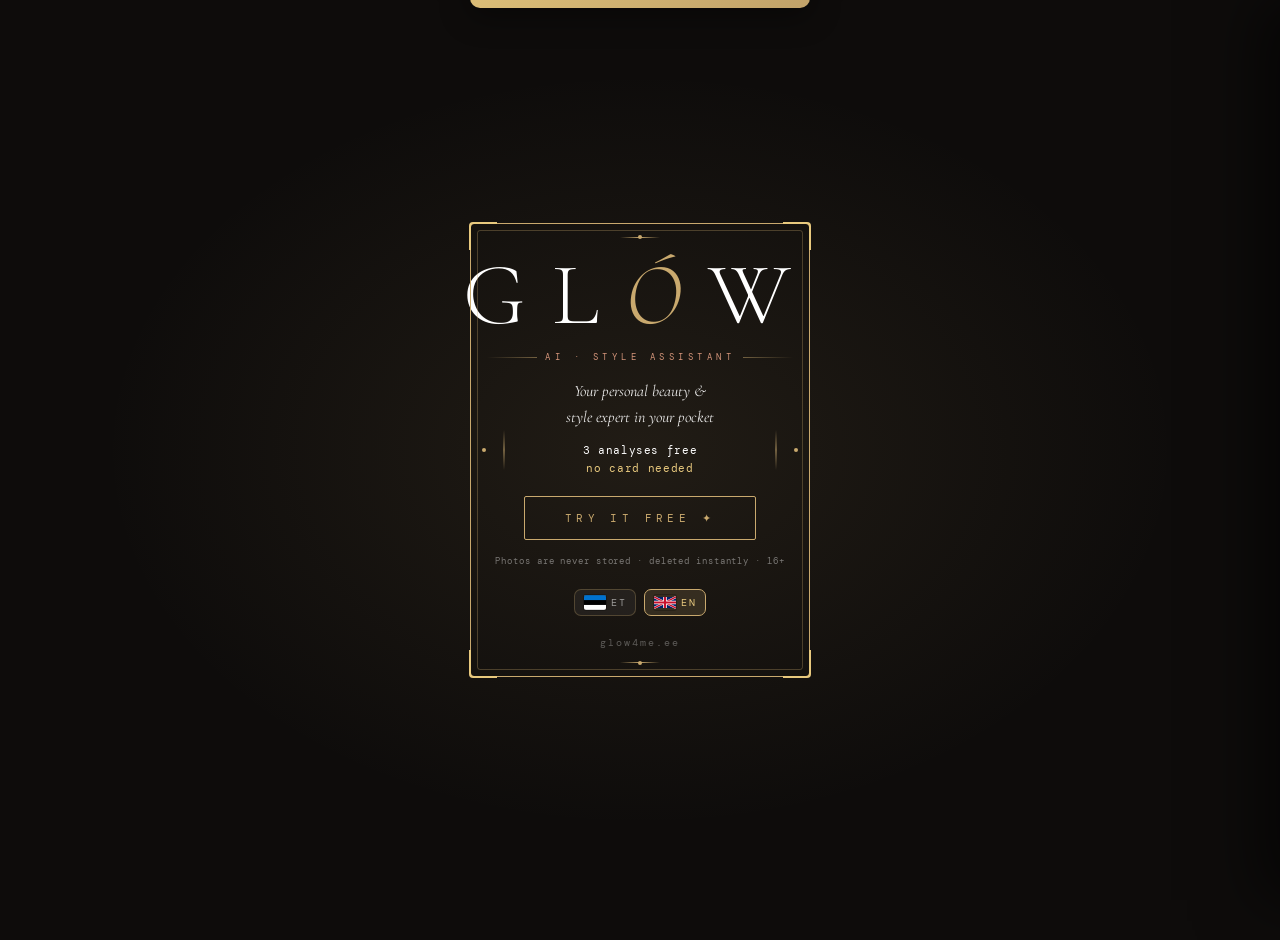
==== commit faaa8cce: "Update index.html" ====
--- a/index.html
+++ b/index.html
@@ -1,51 +1,60 @@
 <!DOCTYPE html>
-<html lang="en">
+<html lang="et">
 <head>
 <meta charset="UTF-8">
+<meta http-equiv="Cache-Control" content="no-cache, no-store, must-revalidate">
+<meta http-equiv="Pragma" content="no-cache">
+<meta http-equiv="Expires" content="0">
 <meta name="viewport" content="width=device-width, initial-scale=1.0">
-<title>GLÓW (Glow4me) · AI skin analysis and makeup advice — 3 free</title>
-<meta name="description" content="Take a photo and get a personal skin analysis, makeup recommendations and style advice in seconds. GLÓW is an AI beauty assistant — 3 analyses free, no card needed.">
-<meta name="keywords" content="AI skin analysis, AI makeup advice, AI beauty app, skin type test, style assistant, virtual beauty coach">
+<title>GLÓW (Glow4me) · AI nahaanalüüs ja meiginõu — tasuta proovi</title>
+<meta name="description" content="Tee kaameraga pilt ja saa sekunditega personaalne nahaanalüüs, meigisoovitused ja stiilinõu. GLOW (Glow4me) on eestikeelne AI ilunõustaja — 3 analüüsi tasuta, kaarti pole vaja.">
+<meta name="keywords" content="GLÓW, AI ilurakendus, meigi analüüs, stiili nõustamine, AI nahaanalüüs, kosmeetiku abiline, ilurakendus, AI assistent, Eesti">
 <meta name="author" content="GLÓW">
-<link rel="canonical" href="https://glow4me.ee/en/">
+<link rel="canonical" href="https://glow4me.ee/">
+
+<!-- Keeleversioonid (hreflang) — eesti ja inglise -->
 <link rel="alternate" hreflang="et" href="https://glow4me.ee/">
 <link rel="alternate" hreflang="en" href="https://glow4me.ee/en/">
 <link rel="alternate" hreflang="x-default" href="https://glow4me.ee/">
-<meta name="theme-color" content="#c9a96e">
-<link rel="icon" type="image/png" sizes="192x192" href="../icon-192.png">
-<link rel="apple-touch-icon" href="../icon-180.png">
+
+<!-- Open Graph (Facebook, WhatsApp, LinkedIn, Discord, Slack) -->
 <meta property="og:type" content="website">
 <meta property="og:site_name" content="GLÓW">
-<meta property="og:title" content="GLÓW · AI beauty assistant in your pocket">
-<meta property="og:description" content="Personal AI advice on makeup, style and skincare. Take a photo — get recommendations in seconds. 3 analyses free.">
-<meta property="og:url" content="https://glow4me.ee/en/">
+<meta property="og:title" content="GLÓW · AI ilurakendus taskus">
+<meta property="og:description" content="Personaalne AI meigi-, stiili- ja kosmeetiline nõustaja. Tee kaameraga pilt — saa koheselt nõu.">
+<meta property="og:url" content="https://glow4me.ee/">
 <meta property="og:image" content="https://glow4me.ee/og-image.png">
 <meta property="og:image:width" content="1200">
 <meta property="og:image:height" content="630">
-<meta property="og:locale" content="en_US">
-<meta property="og:locale:alternate" content="et_EE">
+<meta property="og:image:alt" content="GLÓW · AI Assistent">
+<meta property="og:locale" content="et_EE">
+<meta property="og:locale:alternate" content="en_US">
+
+<!-- Twitter / X Card -->
 <meta name="twitter:card" content="summary_large_image">
-<meta name="twitter:title" content="GLÓW · AI beauty assistant in your pocket">
-<meta name="twitter:description" content="Personal AI advice on makeup, style and skincare. 3 analyses free, no card needed.">
+<meta name="twitter:title" content="GLÓW · AI ilurakendus taskus">
+<meta name="twitter:description" content="Personaalne AI meigi-, stiili- ja kosmeetiline nõustaja. Tee kaameraga pilt — saa koheselt nõu.">
 <meta name="twitter:image" content="https://glow4me.ee/og-image.png">
+
+<!-- Schema.org WebApplication märgistus Google'i jaoks -->
 <script type="application/ld+json">
 {
   "@context": "https://schema.org",
   "@type": "WebApplication",
   "name": "GLÓW",
-  "alternateName": "Glow4me",
-  "url": "https://glow4me.ee/en/",
+  "alternateName": "GLÓW · AI Assistent",
+  "url": "https://glow4me.ee/",
   "image": "https://glow4me.ee/og-image.png",
-  "description": "AI-powered beauty app giving personal recommendations on makeup, style and skincare.",
+  "description": "AI-põhine ilurakendus meigi, stiili ja kosmeetilise hoolduse kohta personaalsete soovituste saamiseks.",
   "applicationCategory": "LifestyleApplication",
   "operatingSystem": "Any",
-  "browserRequirements": "Requires a modern browser (Safari 14+, Chrome 90+)",
-  "inLanguage": ["en", "et"],
+  "browserRequirements": "Vajab tänapäevast brauserit (Safari 14+, Chrome 90+)",
+  "inLanguage": ["et", "en"],
   "offers": {
     "@type": "Offer",
     "price": "0",
     "priceCurrency": "EUR",
-    "description": "3 free analyses, then credit packages from €0.99"
+    "description": "3 tasuta analüüsi, edasised krediidipakettidega"
   },
   "creator": {
     "@type": "Organization",
@@ -55,138 +64,4066 @@
   }
 }
 </script>
-<link href="https://fonts.googleapis.com/css2?family=Cormorant+Garamond:ital,wght@0,300;0,400;0,600;1,300&family=DM+Mono:wght@300;400&display=swap" rel="stylesheet">
+
+<link rel="manifest" href="manifest.json">
+<meta name="apple-mobile-web-app-capable" content="yes">
+<meta name="mobile-web-app-capable" content="yes">
+<meta name="apple-mobile-web-app-status-bar-style" content="black-translucent">
+<meta name="apple-mobile-web-app-title" content="GLÓW">
+<meta name="theme-color" content="#c9a96e">
+<!-- iOS koduekraani ikoon (PNG, mitte SVG — iOS ei toeta SVG-d) -->
+<link rel="apple-touch-icon" href="icon-180.png">
+<link rel="apple-touch-icon" sizes="180x180" href="icon-180.png">
+<link rel="apple-touch-icon" sizes="192x192" href="icon-192.png">
+<link rel="icon" type="image/png" sizes="192x192" href="icon-192.png">
+<link rel="icon" type="image/png" sizes="512x512" href="icon-512.png">
+<link rel="icon" type="image/svg+xml" href="icon.svg">
+<link href="https://fonts.googleapis.com/css2?family=Cormorant+Garamond:ital,wght@0,300;0,400;0,600;1,300;1,400&family=DM+Mono:wght@300;400&display=swap" rel="stylesheet">
 <style>
-:root{--bg:#0e0c0b;--gold:#c9a96e;--gold-bright:#e8c97e;--blush:#d4957a;--lav:#9b8fb5}
-*{margin:0;padding:0;box-sizing:border-box}
-body{background:var(--bg);color:#fff;font-family:'Cormorant Garamond',Georgia,serif;line-height:1.8;min-height:100vh}
-.ambient{position:fixed;inset:0;pointer-events:none;z-index:0;background:radial-gradient(ellipse 70% 50% at 15% 10%,rgba(196,115,107,0.08) 0%,transparent 60%),radial-gradient(ellipse 50% 70% at 85% 90%,rgba(123,158,142,0.06) 0%,transparent 60%)}
-.wrap{position:relative;z-index:1;max-width:720px;margin:0 auto;padding:32px 20px 80px}
-.lang-link{display:inline-flex;align-items:center;gap:8px;color:var(--gold);text-decoration:none;font-family:'DM Mono',monospace;font-size:11px;letter-spacing:.25em;text-transform:uppercase;margin-bottom:24px;padding:8px 12px;border:1px solid rgba(201,169,110,0.4);border-radius:3px;transition:all .2s}
-.lang-link:hover{background:rgba(201,169,110,0.1);border-color:var(--gold)}
-header{text-align:center;padding:12px 0 20px}
-.logo{font-size:34px;font-weight:300;letter-spacing:.25em;color:#fff;line-height:1}
-.logo em{color:var(--gold);font-style:italic}
-.tagline{font-family:'DM Mono',monospace;font-size:10px;letter-spacing:.3em;color:var(--gold);text-transform:uppercase;text-align:center;margin:14px 0 6px}
-h1{font-size:32px;font-weight:600;color:#fff;text-align:center;margin:6px 0 10px;line-height:1.2}
-.lead{font-size:19px;font-style:italic;color:rgba(255,255,255,0.85);text-align:center;margin-bottom:28px}
-h2{font-size:23px;color:var(--gold);font-weight:600;margin:34px 0 12px;padding-top:14px;border-top:1px solid rgba(201,169,110,0.15)}
-h3{font-size:18px;color:var(--gold-bright);font-weight:600;margin:22px 0 8px}
-p{font-size:17px;color:rgba(255,255,255,0.9);margin-bottom:16px}
-strong{color:#fff;font-weight:600}
-ul,ol{margin:12px 0 18px 4px;padding-left:22px}
-li{font-size:17px;color:rgba(255,255,255,0.9);margin-bottom:10px;position:relative;list-style:none;padding-left:18px}
-li::before{content:'✦';position:absolute;left:0;color:var(--gold);font-size:11px;top:6px}
-ol{counter-reset:s;padding-left:26px}
-ol li{counter-increment:s;padding-left:22px}
-ol li::before{content:counter(s);color:var(--gold);font-family:'DM Mono',monospace;font-size:13px;top:3px}
-.tip{background:rgba(201,169,110,0.08);border-left:3px solid var(--gold);padding:14px 18px;border-radius:0 4px 4px 0;margin:20px 0}
-.tip p{margin:0;font-size:16px}
-.price-table{width:100%;border-collapse:collapse;margin:16px 0 8px;font-family:'DM Mono',monospace;font-size:14px}
-.price-table th{text-align:left;color:var(--gold);font-weight:400;font-size:10px;letter-spacing:.2em;text-transform:uppercase;padding:8px 10px 8px 0;border-bottom:1px solid rgba(201,169,110,0.25)}
-.price-table td{padding:10px 10px 10px 0;border-bottom:1px solid rgba(255,255,255,0.07);color:rgba(255,255,255,0.9)}
-.price-table td:first-child{color:#fff}
-.cta-box{margin:40px 0 0;background:linear-gradient(135deg,rgba(201,169,110,0.14),rgba(155,143,181,0.08));border:1px solid var(--gold);border-radius:12px;padding:28px 24px;text-align:center}
-.cta-box h2{border:none;padding:0;margin:0 0 10px;color:#fff;font-size:24px}
-.cta-box p{font-size:16px;color:rgba(255,255,255,0.85);margin-bottom:18px}
-.cta-btn{display:inline-block;background:var(--gold);color:var(--bg);padding:15px 32px;border-radius:6px;font-family:'DM Mono',monospace;font-size:12px;letter-spacing:.25em;text-transform:uppercase;font-weight:700;text-decoration:none;transition:transform .15s,box-shadow .15s}
-.cta-btn:hover{transform:translateY(-2px);box-shadow:0 8px 24px rgba(201,169,110,0.4)}
-.cta-note{font-family:'DM Mono',monospace;font-size:10px;letter-spacing:.1em;color:rgba(255,255,255,0.5);margin-top:14px}
-a.inline{color:var(--gold-bright);text-decoration:underline;text-underline-offset:3px}
-footer{text-align:center;margin-top:48px;padding-top:24px;border-top:1px solid rgba(201,169,110,0.2);font-family:'DM Mono',monospace;font-size:11px;color:rgba(255,255,255,0.4);letter-spacing:.2em}
-footer a{color:var(--gold);text-decoration:none;margin:0 6px}
+h1,h2,h3,h4,h5,h6{margin:0;padding:0;font-size:inherit;font-weight:inherit;line-height:inherit}
+:root{
+  --bg:#0e0c0b;--gold:#c9a96e;--gold-dim:rgba(201,169,110,0.3);--gold-bright:#e8c97e;
+  --blush:#d4957a;--sage:#7a9e8e;--lav:#9b8fb5;--rose:#c4736b;--stiil:#9b8fb5;
+  --yes-bg:rgba(122,158,142,0.18);--yes-border:rgba(122,158,142,0.7);--yes-color:#a8d4c4;
+  --no-bg:rgba(196,115,107,0.18);--no-border:rgba(196,115,107,0.7);--no-color:#e8a090;
+  --maybe-bg:rgba(201,169,110,0.18);--maybe-border:rgba(201,169,110,0.7);--maybe-color:#c9a96e;
+}
+*{margin:0;padding:0;box-sizing:border-box;-webkit-tap-highlight-color:transparent}
+body{background:var(--bg);font-family:'DM Mono',monospace;color:#fff;min-height:100vh;overflow-x:hidden}
+.screen{position:fixed;inset:0;z-index:100;background:var(--bg);opacity:0;pointer-events:none;transition:opacity .4s ease}
+.screen.active{opacity:1;pointer-events:all}
+#splashScreen{display:flex;align-items:center;justify-content:center;flex-direction:column}
+#termsScreen{display:flex;flex-direction:column}
+#countdownScreen{display:flex;align-items:center;justify-content:center;flex-direction:column}
+.splash-ambient{position:absolute;inset:0;pointer-events:none;background:radial-gradient(ellipse 60% 60% at 50% 50%,rgba(201,169,110,0.1) 0%,transparent 70%)}
+/* Raam hoiab 3:4 proportsiooni miinimumina, aga kasvab sisuga kaasa. Varem oli
+   siin jäik aspect-ratio, mille tõttu väiksematel ekraanidel (320px) oleks uus
+   sisu kuldsest raamist välja jooksnud. */
+.gold-frame{position:relative;width:min(340px,88vw);min-height:calc(min(340px,88vw) * 4 / 3);height:auto;flex-shrink:0;display:flex;align-items:center;justify-content:center}
+.frame-border{position:absolute;inset:0;border:1px solid var(--gold);border-radius:4px;pointer-events:none}
+.frame-border::before{content:'';position:absolute;inset:6px;border:1px solid rgba(201,169,110,0.3);border-radius:3px}
+.frame-corner{position:absolute;width:28px;height:28px}
+.frame-corner.tl{top:-1px;left:-1px;border-top:2px solid var(--gold-bright);border-left:2px solid var(--gold-bright);border-radius:4px 0 0 0}
+.frame-corner.tr{top:-1px;right:-1px;border-top:2px solid var(--gold-bright);border-right:2px solid var(--gold-bright);border-radius:0 4px 0 0}
+.frame-corner.bl{bottom:-1px;left:-1px;border-bottom:2px solid var(--gold-bright);border-left:2px solid var(--gold-bright);border-radius:0 0 0 4px}
+.frame-corner.br{bottom:-1px;right:-1px;border-bottom:2px solid var(--gold-bright);border-right:2px solid var(--gold-bright);border-radius:0 0 4px 0}
+.frame-ornament{position:absolute;width:40px;height:1px;background:linear-gradient(90deg,transparent,var(--gold),transparent)}
+.frame-ornament.top{top:14px;left:50%;transform:translateX(-50%)}
+.frame-ornament.bottom{bottom:14px;left:50%;transform:translateX(-50%)}
+.frame-ornament.left{left:14px;top:50%;transform:translateY(-50%) rotate(90deg)}
+.frame-ornament.right{right:14px;top:50%;transform:translateY(-50%) rotate(90deg)}
+.frame-dot{position:absolute;width:4px;height:4px;border-radius:50%;background:var(--gold)}
+.frame-dot.tc{top:12px;left:50%;transform:translateX(-50%)}
+.frame-dot.bc{bottom:12px;left:50%;transform:translateX(-50%)}
+.frame-dot.lc{left:12px;top:50%;transform:translateY(-50%)}
+.frame-dot.rc{right:12px;top:50%;transform:translateY(-50%)}
+.splash-inner{text-align:center;padding:20px}
+.splash-logo{font-family:'Cormorant Garamond',serif;font-size:clamp(64px,18vw,88px);font-weight:300;letter-spacing:.3em;color:#fff;line-height:1;margin-bottom:8px}
+.splash-logo-o{color:var(--gold);font-style:italic;animation:oglow 3s ease-in-out infinite}
+@keyframes oglow{0%,100%{text-shadow:0 0 30px rgba(201,169,110,0.9),0 0 60px rgba(201,169,110,0.4)}50%{text-shadow:0 0 50px rgba(201,169,110,1),0 0 100px rgba(201,169,110,0.6)}}
+.splash-divider{display:flex;align-items:center;justify-content:center;gap:8px;margin:12px 0}
+.splash-divider::before,.splash-divider::after{content:'';flex:1;max-width:50px;height:1px;background:linear-gradient(90deg,transparent,rgba(201,169,110,0.5))}
+.splash-divider::after{background:linear-gradient(90deg,rgba(201,169,110,0.5),transparent)}
+.splash-tagline{font-size:9px;letter-spacing:.5em;color:var(--blush);text-transform:uppercase}
+.splash-sub{font-family:'Cormorant Garamond',serif;font-style:italic;font-size:16px;color:rgba(255,255,255,0.9);margin:16px 0 12px;line-height:1.6}
+.splash-offer{font-family:'DM Mono',monospace;font-size:11px;letter-spacing:.06em;color:var(--gold-bright);margin:0 0 18px;line-height:1.6}
+.splash-offer strong{color:#fff;font-weight:400}
+.splash-trust{font-size:9px;letter-spacing:.1em;color:rgba(255,255,255,0.42);margin-top:14px;line-height:1.7}
+.splash-btn{display:inline-block;padding:14px 40px;background:transparent;border:1px solid var(--gold);border-radius:2px;font-family:'DM Mono',monospace;font-size:11px;letter-spacing:.4em;text-transform:uppercase;color:var(--gold);cursor:pointer;transition:all .3s;position:relative;overflow:hidden}
+.splash-btn::before{content:'';position:absolute;inset:0;background:var(--gold);transform:translateX(-100%);transition:transform .3s ease;z-index:0}
+.splash-btn:hover::before,.splash-btn:active::before{transform:translateX(0)}
+.splash-btn:hover,.splash-btn:active{color:var(--bg)}
+.splash-btn span{position:relative;z-index:1}
+.splash-footer{margin-top:20px;font-size:10px;color:rgba(255,255,255,0.3);letter-spacing:.2em}
+.terms-header{padding:20px 20px 0;flex-shrink:0}
+.terms-logo-small{font-family:'Cormorant Garamond',serif;font-size:28px;font-weight:300;letter-spacing:.3em;color:#fff;text-align:center;margin-bottom:4px}
+.terms-logo-small em{color:var(--gold);font-style:italic}
+.terms-title{font-family:'Cormorant Garamond',serif;font-size:22px;color:#fff;text-align:center;margin:16px 0 4px}
+.terms-sub{font-size:10px;letter-spacing:.3em;color:rgba(255,255,255,0.6);text-transform:uppercase;text-align:center;margin-bottom:16px}
+.terms-divider{height:1px;background:linear-gradient(90deg,transparent,rgba(201,169,110,0.4),transparent)}
+.terms-scroll{flex:1;overflow-y:auto;padding:16px 20px;-webkit-overflow-scrolling:touch}
+.terms-scroll::-webkit-scrollbar{width:2px}
+.terms-scroll::-webkit-scrollbar-thumb{background:var(--gold-dim);border-radius:2px}
+.terms-section{margin-bottom:20px}
+.terms-section-title{font-size:10px;letter-spacing:.35em;color:var(--gold);text-transform:uppercase;margin-bottom:8px}
+.terms-section p,.terms-section li{font-family:'Cormorant Garamond',serif;font-size:15px;color:rgba(255,255,255,0.9);line-height:1.8;margin-bottom:6px}
+.terms-section ul{padding-left:16px}
+.terms-section li{list-style:none;padding-left:8px;position:relative}
+.terms-fulltext{font-size:11px;color:rgba(255,255,255,0.5);margin-top:14px;line-height:1.8}
+.terms-fulltext a{color:var(--gold);text-decoration:underline;text-underline-offset:3px}
+.terms-section li::before{content:'✦';position:absolute;left:-8px;color:var(--gold);font-size:9px;top:5px}
+.terms-footer{padding:16px 20px 32px;flex-shrink:0;border-top:1px solid rgba(255,255,255,0.12);background:var(--bg)}
+.terms-agree-wrap{display:flex;align-items:flex-start;gap:12px;margin-bottom:16px}
+.terms-checkbox{width:22px;height:22px;border:1px solid rgba(201,169,110,0.6);border-radius:2px;flex-shrink:0;cursor:pointer;display:flex;align-items:center;justify-content:center;transition:all .2s;background:transparent;margin-top:1px}
+.terms-checkbox.checked{background:var(--gold);border-color:var(--gold)}
+.terms-checkbox-icon{font-size:13px;color:var(--bg);display:none}
+.terms-checkbox.checked .terms-checkbox-icon{display:block}
+.terms-agree-text{font-size:12px;color:rgba(255,255,255,0.9);line-height:1.6}
+.terms-agree-text strong{color:#fff}
+.terms-confirm-btn{width:100%;padding:15px;background:rgba(201,169,110,0.15);color:rgba(255,255,255,0.3);border:1px solid rgba(201,169,110,0.2);border-radius:3px;font-family:'DM Mono',monospace;font-size:11px;letter-spacing:.3em;text-transform:uppercase;cursor:not-allowed;transition:all .3s}
+.terms-confirm-btn.active{background:var(--gold);color:var(--bg);border-color:var(--gold);cursor:pointer}
+.countdown-ambient{position:absolute;inset:0;pointer-events:none;background:radial-gradient(ellipse 50% 50% at 50% 50%,rgba(201,169,110,0.12) 0%,transparent 70%)}
+.countdown-wrap{text-align:center;position:relative;z-index:1}
+.countdown-clock{position:relative;width:180px;height:180px;margin:0 auto 28px}
+.clock-svg{width:180px;height:180px;transform:rotate(-90deg)}
+.clock-bg{fill:none;stroke:rgba(255,255,255,0.1);stroke-width:3}
+.clock-track{fill:none;stroke:var(--gold);stroke-width:3;stroke-linecap:round;stroke-dasharray:534;stroke-dashoffset:534;filter:drop-shadow(0 0 8px rgba(201,169,110,0.7))}
+.clock-center{position:absolute;inset:0;display:flex;align-items:center;justify-content:center;flex-direction:column}
+.clock-logo{font-family:'Cormorant Garamond',serif;font-size:36px;font-weight:300;letter-spacing:.2em;color:#fff;line-height:1}
+.clock-logo-o{color:var(--gold);font-style:italic}
+.clock-num{font-family:'DM Mono',monospace;font-size:72px;font-weight:400;color:var(--gold);line-height:1;text-shadow:0 0 24px rgba(201,169,110,0.8);display:none;letter-spacing:-.02em}
+.countdown-label{font-size:10px;letter-spacing:.4em;color:rgba(255,255,255,0.5);text-transform:uppercase;margin-bottom:10px}
+.countdown-msg{font-family:'Cormorant Garamond',serif;font-style:italic;font-size:18px;color:var(--gold);animation:fadePulse 1s ease-in-out infinite}
+@keyframes fadePulse{0%,100%{opacity:1}50%{opacity:.4}}
+#mainWrapper{display:none;position:relative;z-index:1}
+.ambient{position:fixed;inset:0;pointer-events:none;z-index:0;background:radial-gradient(ellipse 70% 50% at 15% 10%,rgba(196,115,107,0.1) 0%,transparent 60%),radial-gradient(ellipse 50% 70% at 85% 90%,rgba(123,158,142,0.08) 0%,transparent 60%)}
+.app{position:relative;z-index:1;max-width:500px;margin:0 auto;padding:24px 16px 0}
+header{text-align:center;padding:24px 0 32px;position:relative;animation:fadeUp .7s ease both}
+.logo{font-family:'Cormorant Garamond',serif;font-size:clamp(72px,20vw,104px);font-weight:300;letter-spacing:.25em;color:#fff;line-height:1}
+.logo-o{color:var(--gold);font-style:italic;animation:oglow 3s ease-in-out infinite;display:inline-block}
+.logo-line{display:flex;align-items:center;justify-content:center;gap:10px;margin-top:10px}
+.logo-line::before,.logo-line::after{content:'';flex:1;max-width:40px;height:1px;background:linear-gradient(90deg,transparent,rgba(201,169,110,0.5))}
+.logo-line::after{background:linear-gradient(90deg,rgba(201,169,110,0.5),transparent)}
+.tagline{font-size:10px;letter-spacing:.45em;color:var(--blush);text-transform:uppercase}
+.logout-btn{position:absolute;top:4px;right:0;background:none;border:1px solid rgba(255,255,255,0.2);border-radius:2px;color:rgba(255,255,255,0.7);font-family:'DM Mono',monospace;font-size:9px;letter-spacing:.2em;text-transform:uppercase;padding:7px 11px;cursor:pointer;transition:all .2s}
+.logout-btn:hover{border-color:var(--gold);color:var(--gold)}
+.card{border:1px solid rgba(255,255,255,0.25);border-radius:4px;background:rgba(255,255,255,0.09);padding:16px;margin-bottom:16px}
+.lbl{font-size:11px;letter-spacing:.4em;color:var(--gold);text-transform:uppercase;margin-bottom:12px;font-weight:500}
+.key-status{display:flex;align-items:center;justify-content:space-between;padding:12px 14px;background:rgba(122,158,142,0.18);border:1px solid rgba(122,158,142,0.5);border-radius:3px;margin-bottom:16px}
+.key-status-left{display:flex;align-items:center;gap:8px}
+.key-dot{width:8px;height:8px;border-radius:50%;background:#7ec98a;box-shadow:0 0 10px rgba(126,201,138,.8)}
+.key-status-text{font-size:12px;color:#a8d4c4;letter-spacing:.1em}
+.key-change{font-size:10px;cursor:pointer;text-decoration:underline;text-underline-offset:3px;background:none;border:none;color:rgba(255,255,255,0.6)}
+.saldo-bar{display:flex;align-items:center;justify-content:space-between;padding:12px 14px;border-radius:3px;margin-bottom:16px;cursor:pointer;transition:all .2s;border:1px solid}
+.saldo-left{display:flex;align-items:center;gap:8px}
+.saldo-icon{font-size:16px}
+.saldo-count{font-size:14px;font-weight:600;letter-spacing:.05em}
+.saldo-sub{font-size:11px;color:rgba(255,255,255,0.6)}
+.saldo-btn{font-size:10px;letter-spacing:.2em;text-transform:uppercase;border:1px solid;border-radius:2px;padding:6px 12px;background:transparent;cursor:pointer;font-family:'DM Mono',monospace;font-weight:500}
+.modes{display:grid;grid-template-columns:1fr 1fr 1fr;gap:10px;margin-bottom:16px}
+.mode{border:2px solid rgba(255,255,255,0.2);border-radius:4px;background:rgba(255,255,255,0.1);padding:16px 6px;cursor:pointer;text-align:center;transition:all .25s;position:relative;overflow:hidden}
+.mode::before{content:'';position:absolute;inset:0;opacity:0;transition:opacity .25s}
+.mode.m-meik{--mc:#d4957a}.mode.m-stiil{--mc:#9b8fb5}.mode.m-pro{--mc:#c9a96e}
+.mode.m-meik::before{background:radial-gradient(ellipse at 50% 0%,rgba(212,149,122,0.3),transparent 70%)}
+.mode.m-stiil::before{background:radial-gradient(ellipse at 50% 0%,rgba(155,143,181,0.3),transparent 70%)}
+.mode.m-pro::before{background:radial-gradient(ellipse at 50% 0%,rgba(201,169,110,0.25),transparent 70%)}
+.mode.active{border-color:var(--mc);background:rgba(255,255,255,0.15)}.mode.active::before{opacity:1}.mode.active .mname{color:var(--mc)}
+.mode.m-pro{border-color:rgba(201,169,110,0.4);background:rgba(201,169,110,0.1)}.mode.m-pro.active{border-color:var(--gold);background:rgba(201,169,110,0.2)}
+.pro-badge{position:absolute;top:-1px;right:-1px;background:var(--gold);color:var(--bg);font-size:7px;padding:3px 7px;border-radius:0 4px 0 4px;letter-spacing:.1em;font-weight:700}
+.micon{font-size:26px;margin-bottom:8px}
+.mname{font-family:'Cormorant Garamond',serif;font-size:16px;color:#fff;transition:color .25s;font-weight:600}
+.mdesc{font-size:10px;color:rgba(255,255,255,0.7);margin-top:4px;line-height:1.4}
+
+/* MEIGI STIILID */
+.meik-style-select{display:none;margin-bottom:14px;animation:fadeUp .4s ease both}
+.meik-style-select.show{display:block}
+.meik-style-title{font-size:11px;letter-spacing:.4em;color:var(--gold);text-transform:uppercase;margin-bottom:10px;font-weight:500}
+.meik-style-grid{display:grid;grid-template-columns:repeat(3,1fr);gap:8px;margin-bottom:16px}
+.meik-style-btn{border:2px solid rgba(212,149,122,0.35);border-radius:3px;background:rgba(212,149,122,0.08);padding:12px 6px;cursor:pointer;text-align:center;transition:all .2s}
+.meik-style-btn.active{border-color:var(--blush);background:rgba(212,149,122,0.2)}
+.meik-style-btn.active .msb-name{color:#f0b090}
+.msb-icon{font-size:22px;margin-bottom:5px}
+.msb-name{font-family:'Cormorant Garamond',serif;font-size:14px;color:#fff;transition:color .2s;line-height:1.3;font-weight:500}
+.meik-options{border:1px solid rgba(212,149,122,0.3);border-radius:4px;background:rgba(212,149,122,0.06);padding:14px;margin-bottom:14px;display:none}
+.meik-options.show{display:block;animation:fadeUp .4s ease both}
+.meik-opt-section{margin-bottom:14px}
+.meik-opt-section:last-child{margin-bottom:0}
+.meik-opt-title{font-size:10px;letter-spacing:.3em;color:#f0b890;text-transform:uppercase;margin-bottom:8px;font-weight:500}
+.meik-opt-title span{color:var(--rose);margin-left:4px;font-size:9px}
+.meik-opt-grid{display:flex;gap:6px;flex-wrap:wrap}
+.meik-opt-btn{border:1px solid rgba(212,149,122,0.3);border-radius:20px;background:rgba(212,149,122,0.08);padding:7px 14px;cursor:pointer;transition:all .2s;white-space:nowrap}
+.meik-opt-btn.active{border-color:#f0b090;background:rgba(212,149,122,0.25)}
+.meik-opt-btn.active .mob-label{color:#f0d0b0}
+.mob-icon{font-size:14px;margin-right:4px}
+.mob-label{font-size:14px;color:rgba(255,255,255,0.8);transition:color .2s;font-family:'Cormorant Garamond',serif}
+.meik-analyze-wrap{margin-bottom:14px;display:none}
+.meik-analyze-wrap.show{display:block}
+.meik-analyze-btn{width:100%;padding:14px;background:rgba(212,149,122,0.15);color:rgba(255,255,255,0.3);border:1px solid rgba(212,149,122,0.2);border-radius:3px;font-family:'DM Mono',monospace;font-size:11px;letter-spacing:.3em;text-transform:uppercase;cursor:not-allowed;transition:all .3s}
+.meik-analyze-btn.active{background:var(--blush);color:var(--bg);border-color:var(--blush);cursor:pointer;font-weight:600}
+.meik-analyze-hint{font-size:10px;text-align:center;color:rgba(255,255,255,0.4);margin-top:6px;line-height:1.5}
+.meik-analyze-hint.ready{color:rgba(212,149,122,0.8)}
+
+/* STIILI REŽIIM */
+.stiil-regime-select{display:none;margin-bottom:16px;animation:fadeUp .4s ease both}
+.stiil-regime-select.show{display:block}
+.stiil-regime-title{font-size:11px;letter-spacing:.4em;color:var(--gold);text-transform:uppercase;margin-bottom:12px;font-weight:500}
+.stiil-regime-grid{display:grid;grid-template-columns:1fr 1fr;gap:10px}
+.regime-btn{border:2px solid rgba(155,143,181,0.35);border-radius:4px;background:rgba(155,143,181,0.08);padding:18px 12px;cursor:pointer;text-align:center;transition:all .25s}
+.regime-btn.active{border-color:#c4b8e0;background:rgba(155,143,181,0.2)}
+.regime-btn.active .regime-name{color:#c4b8e0}
+.regime-btn.active .regime-icon{transform:scale(1.15)}
+.regime-icon{font-size:32px;margin-bottom:10px;transition:transform .2s;display:block}
+.regime-name{font-family:'Cormorant Garamond',serif;font-size:17px;color:#fff;font-weight:600;margin-bottom:4px;transition:color .2s}
+.regime-desc{font-size:10px;color:rgba(255,255,255,0.55);line-height:1.5}
+
+/* STIILI SISENDI VALIK — Galerii / Selfie / Tavakaamera */
+.stiil-input-select{display:none;margin-bottom:16px;animation:fadeUp .4s ease both}
+.stiil-input-select.show{display:block}
+.stiil-input-title{font-size:11px;letter-spacing:.4em;color:var(--gold);text-transform:uppercase;margin-bottom:12px;font-weight:500}
+.stiil-input-grid{display:grid;grid-template-columns:1fr 1fr 1fr;gap:8px}
+.stiil-input-btn{border:2px solid rgba(155,143,181,0.35);border-radius:4px;background:rgba(155,143,181,0.08);padding:14px 8px;cursor:pointer;text-align:center;transition:all .25s}
+.stiil-input-btn.active{border-color:#c4b8e0;background:rgba(155,143,181,0.2)}
+.stiil-input-btn.active .sib-name{color:#c4b8e0}
+.stiil-input-btn.active .sib-icon{transform:scale(1.15)}
+.sib-icon{font-size:28px;margin-bottom:8px;transition:transform .2s;display:block}
+.sib-name{font-family:'Cormorant Garamond',serif;font-size:14px;color:#fff;font-weight:600;margin-bottom:3px;transition:color .2s;line-height:1.3}
+.sib-desc{font-size:10px;color:rgba(255,255,255,0.5);line-height:1.4}
+
+/* PILDIPANK */
+.pildipank-wrap{display:none;margin-bottom:16px;animation:fadeUp .4s ease both}
+.pildipank-wrap.show{display:block}
+.pildipank-header{margin-bottom:14px}
+.pildipank-title{font-size:11px;letter-spacing:.4em;color:var(--gold);text-transform:uppercase;font-weight:500;margin-bottom:6px}
+.pildipank-info{font-size:11px;color:rgba(255,255,255,0.6);line-height:1.7}
+.pildipank-info strong{color:#fff}
+.uritus-select{border:1px solid rgba(155,143,181,0.4);border-radius:4px;background:rgba(155,143,181,0.08);padding:14px;margin-bottom:14px}
+.uritus-select-title{font-size:10px;letter-spacing:.3em;color:#c4b8e0;text-transform:uppercase;margin-bottom:10px;font-weight:500}
+.uritus-select-title span{color:var(--rose);margin-left:4px}
+.uritus-grid{display:grid;grid-template-columns:1fr 1fr 1fr;gap:6px}
+.uritus-btn{border:1px solid rgba(155,143,181,0.3);border-radius:3px;background:rgba(155,143,181,0.06);padding:10px 6px;cursor:pointer;text-align:center;transition:all .2s}
+.uritus-btn.active{border-color:#c4b8e0;background:rgba(155,143,181,0.22)}
+.uritus-btn.active .uritus-name{color:#c4b8e0}
+.uritus-icon{font-size:20px;margin-bottom:4px}
+.uritus-name{font-family:'Cormorant Garamond',serif;font-size:13px;color:rgba(255,255,255,0.8);line-height:1.3;transition:color .2s}
+.upload-zone{border:2px dashed rgba(155,143,181,0.4);border-radius:4px;background:rgba(155,143,181,0.05);padding:20px;text-align:center;cursor:pointer;transition:all .2s;margin-bottom:12px;position:relative}
+.upload-zone:hover,.upload-zone:active{border-color:#c4b8e0;background:rgba(155,143,181,0.12)}
+.upload-zone-icon{font-size:36px;margin-bottom:8px;display:block}
+.upload-zone-text{font-family:'Cormorant Garamond',serif;font-size:17px;color:#fff;margin-bottom:4px}
+.upload-zone-sub{font-size:10px;color:rgba(255,255,255,0.5);line-height:1.6}
+.upload-zone-limit{font-size:10px;color:var(--gold);margin-top:6px;font-weight:500}
+#fileInput{position:absolute;inset:0;opacity:0;cursor:pointer;width:100%;height:100%}
+.photo-bank{display:none;margin-bottom:14px}
+.photo-bank.show{display:block}
+.photo-bank-header{display:flex;align-items:center;justify-content:space-between;margin-bottom:10px}
+.photo-bank-count{font-size:11px;color:#c4b8e0;letter-spacing:.1em}
+.photo-bank-clear{font-size:10px;color:rgba(255,255,255,0.5);background:none;border:1px solid rgba(255,255,255,0.2);border-radius:2px;padding:5px 10px;cursor:pointer;font-family:'DM Mono',monospace;letter-spacing:.1em;transition:all .2s}
+.photo-bank-clear:hover{border-color:var(--rose);color:#e8a090}
+.photo-grid{display:grid;grid-template-columns:repeat(3,1fr);gap:8px}
+.photo-thumb{position:relative;aspect-ratio:1;border-radius:3px;overflow:hidden;border:1px solid rgba(255,255,255,0.15)}
+.photo-thumb img{width:100%;height:100%;object-fit:cover;display:block}
+.photo-thumb-remove{position:absolute;top:4px;right:4px;width:22px;height:22px;border-radius:50%;background:rgba(14,12,11,0.8);border:1px solid rgba(255,255,255,0.3);color:#fff;font-size:12px;display:flex;align-items:center;justify-content:center;cursor:pointer;line-height:1}
+.photo-thumb-num{position:absolute;bottom:4px;left:4px;background:rgba(14,12,11,0.75);border-radius:2px;font-size:9px;color:var(--gold);padding:2px 5px;letter-spacing:.1em}
+.photo-limit-warn{background:rgba(196,115,107,0.15);border:1px solid rgba(196,115,107,0.5);border-radius:3px;padding:10px 12px;font-size:11px;color:#e8a090;line-height:1.6;margin-bottom:12px;display:none}
+.photo-limit-warn.show{display:block}
+.analyze-bank-btn{width:100%;padding:15px;background:rgba(155,143,181,0.15);color:rgba(255,255,255,0.3);border:1px solid rgba(155,143,181,0.2);border-radius:3px;font-family:'DM Mono',monospace;font-size:11px;letter-spacing:.3em;text-transform:uppercase;cursor:not-allowed;transition:all .3s;margin-bottom:8px}
+.analyze-bank-btn.active{background:var(--stiil);color:var(--bg);border-color:var(--stiil);cursor:pointer;font-weight:600}
+.analyze-bank-btn.loading{background:rgba(155,143,181,0.3);color:rgba(255,255,255,0.6);cursor:not-allowed}
+.analyze-bank-hint{font-size:10px;text-align:center;color:rgba(255,255,255,0.4);line-height:1.6}
+.analyze-bank-hint.ready{color:rgba(155,143,181,0.8)}
+
+/* STIILI KAAMERA */
+.stiil-cam-wrap{display:none;margin-bottom:16px;animation:fadeUp .4s ease both}
+.stiil-cam-wrap.show{display:block}
+.stiil-uritus-cam{border:1px solid rgba(155,143,181,0.4);border-radius:4px;background:rgba(155,143,181,0.08);padding:14px;margin-bottom:14px}
+
+.pro-procedure-select{display:none;margin-bottom:16px;animation:fadeUp .4s ease both}.pro-procedure-select.show{display:block}
+.pro-procedure-title{font-size:11px;letter-spacing:.4em;color:var(--gold);text-transform:uppercase;margin-bottom:12px;font-weight:500}
+.procedure-grid{display:grid;grid-template-columns:1fr 1fr;gap:8px}
+.proc-btn{border:2px solid rgba(201,169,110,0.45);border-radius:3px;background:rgba(201,169,110,0.12);padding:13px 8px;cursor:pointer;text-align:center;transition:all .2s}
+.proc-btn.active{border-color:var(--gold);background:rgba(201,169,110,0.22)}.proc-btn.active .proc-name{color:var(--gold-bright)}
+.proc-btn.recommend{border-color:rgba(155,143,181,0.6);background:rgba(155,143,181,0.15)}
+.proc-btn.recommend.active{border-color:#c4b8e0;background:rgba(155,143,181,0.25)}.proc-btn.recommend.active .proc-name{color:#c4b8e0}
+.proc-icon{font-size:22px;margin-bottom:5px}
+.proc-name{font-family:'Cormorant Garamond',serif;font-size:15px;color:#fff;transition:color .2s;line-height:1.3;font-weight:500}
+.salon-setup{border:1px solid rgba(201,169,110,0.35);border-radius:4px;background:rgba(201,169,110,0.07);padding:16px;margin-bottom:16px;display:none}.salon-setup.show{display:block;animation:fadeUp .4s ease both}
+.salon-setup-header{display:flex;align-items:center;justify-content:space-between;margin-bottom:12px}
+.salon-setup-title{font-size:11px;letter-spacing:.4em;color:var(--gold);text-transform:uppercase;font-weight:500}
+.salon-setup-edit{font-size:10px;color:rgba(255,255,255,0.5);background:none;border:none;cursor:pointer;letter-spacing:.1em;text-decoration:underline;text-underline-offset:3px}
+.salon-active{font-size:12px;color:rgba(255,255,255,0.8);line-height:1.8}
+.salon-active span{color:var(--gold);font-weight:600}
+.salon-config{display:none}.salon-config.show{display:block}
+.salon-config-intro{font-size:11px;color:rgba(255,255,255,0.6);margin-bottom:12px;line-height:1.6}
+.brand-grid{display:grid;grid-template-columns:1fr 1fr;gap:8px;margin-bottom:14px}
+.brand-btn{border:2px solid rgba(201,169,110,0.3);border-radius:3px;background:rgba(255,255,255,0.05);padding:10px 8px;cursor:pointer;text-align:center;transition:all .2s}
+.brand-btn.active{border-color:var(--gold);background:rgba(201,169,110,0.18)}
+.brand-btn.active .brand-name{color:var(--gold-bright)}
+.brand-icon{font-size:18px;margin-bottom:4px}
+.brand-name{font-family:'Cormorant Garamond',serif;font-size:14px;color:#fff;transition:color .2s;font-weight:500;line-height:1.3}
+.brand-desc{font-size:9px;color:rgba(255,255,255,0.5);margin-top:2px;line-height:1.3}
+.salon-save-btn{width:100%;padding:12px;background:var(--gold);color:var(--bg);border:none;border-radius:3px;font-family:'DM Mono',monospace;font-size:10px;letter-spacing:.3em;text-transform:uppercase;cursor:pointer;font-weight:600}
+.salon-save-btn:disabled{opacity:.4;cursor:not-allowed}
+.tip-banner{border-radius:3px;padding:14px 16px;margin-bottom:16px;font-size:12px;line-height:1.8;display:none}.tip-banner.show{display:block}
+.tip-banner.meik{border:1px solid rgba(212,149,122,0.5);background:rgba(212,149,122,0.14);color:#f0c0a8}
+.tip-banner.stiil{border:1px solid rgba(155,143,181,0.5);background:rgba(155,143,181,0.14);color:#d0c8f0}
+.tip-banner.pro{border:1px solid rgba(201,169,110,0.5);background:rgba(201,169,110,0.14);color:#f0d898}
+.tip-banner strong{color:#fff}
+.cam-wrap{border:1px solid rgba(255,255,255,0.2);border-radius:4px;background:rgba(255,255,255,0.06);overflow:hidden;margin-bottom:16px}
+.cam-top-bar{display:flex;gap:8px;padding:12px 12px 0}
+.cam-top-btn{flex:1;padding:13px 6px;border-radius:2px;cursor:pointer;font-family:'DM Mono',monospace;font-size:10px;letter-spacing:.2em;text-transform:uppercase;transition:all .2s;border:1px solid rgba(255,255,255,0.2);background:rgba(255,255,255,0.08);color:#fff;text-align:center;font-weight:500}
+.cam-top-btn.pri{background:var(--gold);color:var(--bg);border-color:var(--gold);font-weight:600}
+.cam-top-btn.ok{background:rgba(126,201,138,0.2);border-color:rgba(126,201,138,0.6);color:#a8d4c4}
+.cam-top-btn:disabled{opacity:.3;cursor:not-allowed}
+.cam-top-btn.red{border-color:rgba(196,115,107,.6);color:#e8a090}
+.cam-top-btn.flip-btn{flex:0;padding:13px 16px;font-size:16px;letter-spacing:0}
+.cam-top-btn.flip-active{border-color:var(--gold);background:rgba(201,169,110,0.2);color:var(--gold)}
+.cam-frame{position:relative;overflow:hidden;background:#050303;aspect-ratio:3/4;margin:12px 12px 0}
+#vid{width:100%;height:100%;object-fit:cover;display:block;transform:scaleX(-1)}
+.cam-ph{position:absolute;inset:0;display:flex;flex-direction:column;align-items:center;justify-content:center;gap:12px;background:rgba(14,12,11,0.95)}
+.cam-ph-icon{font-size:44px;opacity:.5}
+.cam-ph p{font-family:'Cormorant Garamond',serif;font-style:italic;font-size:16px;color:rgba(255,255,255,0.85);text-align:center;padding:0 24px;line-height:1.6}
+.cam-ph-hint{font-size:10px;letter-spacing:.3em;color:rgba(201,169,110,0.7);text-transform:uppercase}
+.corner{position:absolute;width:18px;height:18px;pointer-events:none;z-index:2}
+.corner.tl{top:8px;left:8px;border-top:1px solid var(--gold);border-left:1px solid var(--gold)}
+.corner.br{bottom:8px;right:8px;border-bottom:1px solid var(--gold);border-right:1px solid var(--gold)}
+.cam-mode-badge{position:absolute;top:12px;left:50%;transform:translateX(-50%);background:rgba(14,12,11,0.75);border:1px solid rgba(201,169,110,0.5);border-radius:20px;padding:5px 14px;font-size:10px;letter-spacing:.2em;color:var(--gold);text-transform:uppercase;pointer-events:none;z-index:4;display:none}
+.cam-mode-badge.show{display:block}
+.scanline{position:absolute;left:0;right:0;height:1px;background:linear-gradient(90deg,transparent,var(--gold),transparent);pointer-events:none;z-index:3;opacity:0}
+.scanline.on{opacity:1;animation:scan 2.5s linear infinite}
+@keyframes scan{from{top:0%}to{top:100%}}
+.cam-status-bar{display:flex;align-items:center;gap:8px;padding:10px 14px;font-size:11px;letter-spacing:.1em;color:rgba(255,255,255,0.7)}
+.dot{width:8px;height:8px;border-radius:50%;background:rgba(255,255,255,0.3);flex-shrink:0;transition:all .3s}
+.dot.live{background:#7ec98a;box-shadow:0 0 10px rgba(126,201,138,.8);animation:blink 2s ease infinite}
+.dot.thinking{background:var(--gold);box-shadow:0 0 10px rgba(201,169,110,.8);animation:blink .8s ease infinite}
+@keyframes blink{0%,100%{opacity:1;transform:scale(1)}50%{opacity:.5;transform:scale(1.4)}}
+.wave{display:none;align-items:center;gap:2px;height:16px}.wave.on{display:flex}
+.wave span{width:2px;background:var(--gold);border-radius:2px;animation:wv .8s ease infinite}
+.wave span:nth-child(1){height:4px}.wave span:nth-child(2){height:10px;animation-delay:.1s}.wave span:nth-child(3){height:16px;animation-delay:.2s}.wave span:nth-child(4){height:10px;animation-delay:.3s}.wave span:nth-child(5){height:4px;animation-delay:.4s}
+@keyframes wv{0%,100%{transform:scaleY(.5);opacity:.5}50%{transform:scaleY(1);opacity:1}}
+.errmsg{font-size:11px;color:#e8a090;padding:0 14px 10px;line-height:1.6}
+.res-inner{min-height:80px}
+.res-empty{font-family:'Cormorant Garamond',serif;font-style:italic;font-size:17px;color:rgba(255,255,255,0.55);text-align:center;padding:28px 0}
+.loading{display:none;flex-direction:column;align-items:center;gap:12px;padding:36px 0}.loading.on{display:flex}
+.loading-text{font-family:'Cormorant Garamond',serif;font-style:italic;font-size:17px;color:rgba(255,255,255,0.8)}
+.loading-dots{display:flex;gap:8px}
+.loading-dots span{width:8px;height:8px;border-radius:50%;background:var(--gold);animation:blink 1.2s ease infinite}
+.loading-dots span:nth-child(2){animation-delay:.2s}.loading-dots span:nth-child(3){animation-delay:.4s}
+.result-wrap{display:none;animation:fadeUp .5s ease both}.result-wrap.on{display:block}
+.verdict-card{border-radius:4px;padding:24px 20px;margin-bottom:16px;text-align:center}
+.verdict-card.yes{background:var(--yes-bg);border:1px solid var(--yes-border)}
+.verdict-card.no{background:var(--no-bg);border:1px solid var(--no-border)}
+.verdict-card.maybe{background:var(--maybe-bg);border:1px solid var(--maybe-border)}
+.verdict-icon{font-size:44px;margin-bottom:10px;display:block}
+.verdict-text{font-family:'Cormorant Garamond',serif;font-size:26px;font-weight:600;letter-spacing:.05em;line-height:1.2;margin-bottom:6px}
+.verdict-card.yes .verdict-text{color:var(--yes-color)}.verdict-card.no .verdict-text{color:var(--no-color)}.verdict-card.maybe .verdict-text{color:var(--maybe-color)}
+.verdict-sub{font-size:10px;letter-spacing:.3em;text-transform:uppercase;opacity:.8}
+.verdict-card.yes .verdict-sub{color:var(--yes-color)}.verdict-card.no .verdict-sub{color:var(--no-color)}.verdict-card.maybe .verdict-sub{color:var(--maybe-color)}
+.feedback-text{font-family:'Cormorant Garamond',serif;font-size:18px;line-height:1.9;color:#fff;margin-bottom:16px;padding:0 2px}
+.details-grid{display:flex;flex-direction:column;gap:10px;margin-bottom:16px}
+.detail-item{padding:14px 16px;border-radius:3px;background:rgba(255,255,255,0.09);border:1px solid rgba(255,255,255,0.18)}
+.detail-label{font-size:10px;letter-spacing:.35em;text-transform:uppercase;color:var(--gold);margin-bottom:6px;font-weight:500}
+.detail-value{font-family:'Cormorant Garamond',serif;font-size:16px;color:#fff;line-height:1.6}
+.muuda-card{border:1px solid rgba(196,115,107,0.5);border-radius:4px;background:rgba(196,115,107,0.1);padding:16px;margin-bottom:16px;display:none}
+.muuda-card.on{display:block;animation:fadeUp .5s ease both}
+.muuda-card-title{font-size:11px;letter-spacing:.35em;text-transform:uppercase;color:#e8a090;margin-bottom:14px;font-weight:500}
+.muuda-step{display:flex;gap:12px;margin-bottom:12px;align-items:flex-start}
+.muuda-step:last-child{margin-bottom:0}
+.muuda-priority{width:28px;height:28px;border-radius:50%;flex-shrink:0;display:flex;align-items:center;justify-content:center;font-size:11px;font-weight:700;margin-top:1px}
+.muuda-priority.kiireloomuline{background:rgba(196,115,107,0.3);border:1px solid rgba(196,115,107,0.7);color:#e8a090}
+.muuda-priority.soovituslik{background:rgba(201,169,110,0.2);border:1px solid rgba(201,169,110,0.5);color:var(--gold)}
+.muuda-priority.valikuline{background:rgba(255,255,255,0.08);border:1px solid rgba(255,255,255,0.2);color:rgba(255,255,255,0.5)}
+.muuda-content{flex:1}
+.muuda-kategooria{font-size:9px;letter-spacing:.25em;text-transform:uppercase;color:rgba(255,255,255,0.5);margin-bottom:3px}
+.muuda-tekst{font-family:'Cormorant Garamond',serif;font-size:16px;color:#fff;line-height:1.5}
+.muuda-kuidas{font-family:'Cormorant Garamond',serif;font-style:italic;font-size:14px;color:#f0c0a8;margin-top:3px;line-height:1.5}
+.scores-row{display:grid;grid-template-columns:1fr 1fr;gap:8px;margin-bottom:16px}
+.score-item{padding:16px 12px;border:1px solid rgba(255,255,255,0.18);border-radius:4px;background:rgba(255,255,255,0.08);text-align:center}
+.score-label{font-size:10px;letter-spacing:.25em;color:rgba(255,255,255,0.8);text-transform:uppercase;margin-bottom:10px}
+.score-circle{position:relative;width:60px;height:60px;margin:0 auto 6px}
+.score-circle svg{transform:rotate(-90deg)}
+.score-circle-bg{fill:none;stroke:rgba(255,255,255,0.12);stroke-width:3}
+.score-circle-fill{fill:none;stroke-width:3;stroke-linecap:round;transition:stroke-dashoffset 1s ease}
+.score-circle.c1 .score-circle-fill{stroke:url(#grad1)}.score-circle.c2 .score-circle-fill{stroke:url(#grad2)}
+.score-circle.c3 .score-circle-fill{stroke:url(#grad3)}.score-circle.c4 .score-circle-fill{stroke:url(#grad4)}
+.score-num{position:absolute;inset:0;display:flex;align-items:center;justify-content:center;font-family:'Cormorant Garamond',serif;font-size:20px;color:#fff;font-weight:600}
+.tip-card{padding:16px;border-radius:3px;background:rgba(201,169,110,0.14);border:1px solid rgba(201,169,110,0.45);margin-bottom:16px}
+.tip-label{font-size:10px;letter-spacing:.35em;text-transform:uppercase;color:var(--gold);margin-bottom:8px;font-weight:500}
+.tip-text{font-family:'Cormorant Garamond',serif;font-style:italic;font-size:17px;color:var(--gold-bright);line-height:1.7}
+.derm-warning{margin-top:14px;padding:14px 16px;background:rgba(196,115,107,0.18);border:1px solid rgba(196,115,107,0.6);border-radius:3px}
+.derm-warning-title{font-size:10px;letter-spacing:.3em;color:#e8a090;text-transform:uppercase;margin-bottom:8px;font-weight:500}
+.derm-warning-text{font-family:'Cormorant Garamond',serif;font-size:15px;color:#fff;line-height:1.7}
+.moodboard-section{margin-bottom:16px;display:none}.moodboard-section.on{display:block;animation:fadeUp .5s ease both}
+.moodboard-title{font-size:11px;letter-spacing:.4em;color:#c4b8e0;text-transform:uppercase;font-weight:500;margin-bottom:4px}
+.moodboard-subtitle{font-size:10px;color:rgba(255,255,255,0.5);margin-bottom:14px}
+.moodboard-grid{display:grid;grid-template-columns:1fr 1fr;gap:10px;margin-bottom:14px}
+.moodboard-card{border:1px solid rgba(155,143,181,0.3);border-radius:4px;background:rgba(155,143,181,0.08);overflow:hidden;transition:all .2s;cursor:pointer}
+.moodboard-card.liked{border-color:#c4b8e0;background:rgba(155,143,181,0.2)}
+.moodboard-card.liked .mc-like{background:rgba(155,143,181,0.8);color:#fff}
+.moodboard-visual{height:120px;display:flex;align-items:center;justify-content:center;position:relative;overflow:hidden}
+.moodboard-emoji-bg{font-size:52px;opacity:.2;position:absolute}
+.moodboard-outfit-info{position:relative;z-index:1;text-align:center;padding:8px}
+.moodboard-outfit-name{font-family:'Cormorant Garamond',serif;font-size:15px;color:#fff;font-weight:600;margin-bottom:3px}
+.moodboard-outfit-style{font-size:9px;letter-spacing:.2em;color:rgba(255,255,255,0.65);text-transform:uppercase;line-height:1.4}
+.moodboard-card-footer{padding:10px 12px;display:flex;align-items:center;justify-content:space-between;border-top:1px solid rgba(255,255,255,0.08)}
+.mc-colors{display:flex;gap:5px}
+.mc-color{width:14px;height:14px;border-radius:50%;border:1px solid rgba(255,255,255,0.25)}
+.mc-like{width:30px;height:30px;border-radius:50%;background:rgba(255,255,255,0.08);border:1px solid rgba(255,255,255,0.15);cursor:pointer;font-size:14px;display:flex;align-items:center;justify-content:center;transition:all .2s}
+.moodboard-actions{display:flex;gap:8px;margin-bottom:10px}
+.mb-action-btn{flex:1;padding:12px 6px;border-radius:3px;cursor:pointer;font-family:'DM Mono',monospace;font-size:10px;letter-spacing:.2em;text-transform:uppercase;transition:all .2s;border:1px solid;background:transparent;text-align:center}
+.mb-action-btn.more{border-color:rgba(155,143,181,0.5);color:#c4b8e0}
+.outfit-section{margin-bottom:16px;display:none}.outfit-section.on{display:block}
+.outfit-section-title{font-size:11px;letter-spacing:.4em;color:#c4b8e0;text-transform:uppercase;margin-bottom:12px;font-weight:500}
+.outfit-card{border:1px solid rgba(155,143,181,0.4);border-radius:3px;background:rgba(155,143,181,0.12);padding:14px;margin-bottom:8px}
+.outfit-card:last-child{margin-bottom:0}
+.outfit-category{font-size:9px;letter-spacing:.3em;color:#c4b8e0;text-transform:uppercase;margin-bottom:3px}
+.outfit-name{font-family:'Cormorant Garamond',serif;font-size:17px;color:#fff;line-height:1.3;font-weight:500;margin-bottom:2px}
+.outfit-brand{font-size:11px;color:rgba(255,255,255,0.55);margin-bottom:8px}
+.outfit-reason{font-family:'Cormorant Garamond',serif;font-style:italic;font-size:15px;color:rgba(255,255,255,0.85);line-height:1.6}
+.kombineering-card{border:1px solid rgba(155,143,181,0.4);border-radius:3px;background:rgba(155,143,181,0.1);padding:16px;margin-bottom:16px;display:none}.kombineering-card.on{display:block}
+.komb-step{display:flex;gap:10px;margin-bottom:10px;align-items:flex-start}.komb-step:last-child{margin-bottom:0}
+.komb-num{width:26px;height:26px;border-radius:50%;border:1px solid #c4b8e0;color:#c4b8e0;font-size:11px;display:flex;align-items:center;justify-content:center;flex-shrink:0;margin-top:1px}
+.komb-text{font-family:'Cormorant Garamond',serif;font-size:16px;color:#fff;line-height:1.6}
+.products-section{margin-bottom:16px;display:none}.products-section.on{display:block}
+.products-section-title{font-size:11px;letter-spacing:.4em;color:#f0b890;text-transform:uppercase;margin-bottom:12px;font-weight:500}
+.product-card{border:1px solid rgba(212,149,122,0.4);border-radius:3px;background:rgba(212,149,122,0.12);padding:14px;margin-bottom:8px}
+.product-card:last-child{margin-bottom:0}
+.product-header{display:flex;justify-content:space-between;align-items:flex-start;margin-bottom:6px}
+.product-category{font-size:9px;letter-spacing:.3em;color:#f0b890;text-transform:uppercase;margin-bottom:3px}
+.product-name{font-family:'Cormorant Garamond',serif;font-size:17px;color:#fff;line-height:1.3;font-weight:500}
+.product-brand{font-size:11px;color:rgba(255,255,255,0.65);margin-top:2px}
+.product-price{font-family:'Cormorant Garamond',serif;font-size:17px;color:#f0b890;font-weight:600;white-space:nowrap;margin-left:8px}
+.product-reason{font-family:'Cormorant Garamond',serif;font-style:italic;font-size:14px;color:rgba(255,255,255,0.8);line-height:1.5;margin-bottom:10px}
+.product-link{display:inline-block;font-size:9px;letter-spacing:.2em;color:#f0b890;text-transform:uppercase;text-decoration:none;border:1px solid rgba(212,149,122,0.5);padding:6px 14px;border-radius:2px}
+.pro-products-section{margin-bottom:16px;display:none}.pro-products-section.on{display:block}
+.pro-products-title{font-size:11px;letter-spacing:.4em;color:var(--gold);text-transform:uppercase;margin-bottom:12px;font-weight:500}
+.pro-product-card{border:1px solid rgba(201,169,110,0.4);border-radius:3px;background:rgba(201,169,110,0.1);padding:14px;margin-bottom:8px}
+.pro-product-card:last-child{margin-bottom:0}
+.pro-product-header{display:flex;justify-content:space-between;align-items:flex-start;margin-bottom:6px}
+.pro-product-category{font-size:9px;letter-spacing:.3em;color:var(--gold);text-transform:uppercase;margin-bottom:3px}
+.pro-product-name{font-family:'Cormorant Garamond',serif;font-size:17px;color:#fff;font-weight:500}
+.pro-product-brand{font-size:11px;color:rgba(255,255,255,0.65);margin-top:2px}
+.pro-product-price{font-family:'Cormorant Garamond',serif;font-size:17px;color:var(--gold);font-weight:600;white-space:nowrap;margin-left:8px}
+.pro-product-reason{font-family:'Cormorant Garamond',serif;font-style:italic;font-size:14px;color:rgba(255,255,255,0.8);line-height:1.5;margin-bottom:10px}
+.pro-product-link{display:inline-block;font-size:9px;letter-spacing:.2em;color:var(--gold);text-transform:uppercase;text-decoration:none;border:1px solid rgba(201,169,110,0.5);padding:6px 14px;border-radius:2px}
+.techniques-card{border:1px solid rgba(212,149,122,0.4);border-radius:3px;background:rgba(212,149,122,0.1);padding:16px;margin-bottom:16px;display:none}.techniques-card.on{display:block}
+.protocol-card{border:1px solid rgba(201,169,110,0.4);border-radius:3px;background:rgba(201,169,110,0.1);padding:16px;margin-bottom:16px;display:none}.protocol-card.on{display:block}
+.tech-step,.proto-step{display:flex;gap:10px;margin-bottom:10px;align-items:flex-start}
+.tech-step:last-child,.proto-step:last-child{margin-bottom:0}
+.tech-num{width:26px;height:26px;border-radius:50%;border:1px solid #f0b890;color:#f0b890;font-size:11px;display:flex;align-items:center;justify-content:center;flex-shrink:0;margin-top:1px}
+.proto-num{width:26px;height:26px;border-radius:50%;border:1px solid var(--gold);color:var(--gold);font-size:11px;display:flex;align-items:center;justify-content:center;flex-shrink:0;margin-top:1px}
+.tech-text,.proto-text{font-family:'Cormorant Garamond',serif;font-size:16px;color:#fff;line-height:1.6}
+.share-card{display:none}.share-card.on{display:block}
+.share-preview{background:linear-gradient(135deg,#1a0a08,#0e0c0b);border:1px solid rgba(255,255,255,0.12);border-radius:3px;padding:16px}
+.sp-photo{width:100%;height:180px;object-fit:cover;border-radius:3px;display:block;margin-bottom:12px}
+.sp-logo{font-family:'Cormorant Garamond',serif;font-size:26px;letter-spacing:.2em;color:#fff;text-align:center}
+.sp-logo em{color:var(--gold);font-style:italic}
+.sp-mode{font-size:10px;letter-spacing:.3em;color:var(--blush);text-transform:uppercase;text-align:center;margin-bottom:12px}
+.sp-text{font-family:'Cormorant Garamond',serif;font-size:14px;line-height:1.7;color:rgba(255,255,255,0.9);font-style:italic;margin-bottom:10px}
+.sp-tip{font-family:'Cormorant Garamond',serif;font-style:italic;font-size:13px;color:var(--gold);margin-bottom:12px}
+.sp-scores{display:flex;justify-content:center;gap:16px;flex-wrap:wrap}
+.sp-sv{font-family:'Cormorant Garamond',serif;font-size:22px;color:var(--gold);text-align:center}
+.sp-sl{font-size:9px;letter-spacing:.2em;color:rgba(255,255,255,0.5);text-transform:uppercase;text-align:center}
+.share-format-row{display:flex;gap:6px;margin-top:14px;margin-bottom:12px}
+.share-fmt{flex:1;padding:9px 4px;border-radius:3px;cursor:pointer;font-family:'DM Mono',monospace;font-size:10px;letter-spacing:.15em;text-transform:uppercase;background:rgba(255,255,255,0.04);border:1px solid rgba(201,169,110,0.25);color:rgba(255,255,255,0.7);transition:all .2s;display:flex;flex-direction:column;align-items:center;gap:2px;line-height:1.1}
+.share-fmt span{font-size:8px;color:rgba(255,255,255,0.4);letter-spacing:.1em}
+.share-fmt.active{border-color:var(--gold);background:rgba(201,169,110,0.18);color:var(--gold-bright)}
+.share-fmt.active span{color:var(--gold)}
+.share-actions{display:flex;gap:8px;margin-bottom:14px}
+.share-primary{flex:1.4;padding:15px 8px;border-radius:4px;cursor:pointer;font-family:'DM Mono',monospace;font-size:11px;letter-spacing:.25em;text-transform:uppercase;background:var(--gold);color:var(--bg);border:none;font-weight:700;display:flex;align-items:center;justify-content:center;gap:8px;transition:transform .15s,box-shadow .15s}
+.share-primary:hover,.share-primary:active{transform:translateY(-1px);box-shadow:0 6px 20px rgba(201,169,110,0.4)}
+.share-primary-icon{font-size:16px;font-weight:600}
+.share-secondary{flex:1;padding:15px 8px;border-radius:4px;cursor:pointer;font-family:'DM Mono',monospace;font-size:11px;letter-spacing:.25em;text-transform:uppercase;background:transparent;color:var(--gold);border:1px solid var(--gold);display:flex;align-items:center;justify-content:center;gap:8px;transition:all .2s}
+.share-secondary:hover,.share-secondary:active{background:rgba(201,169,110,0.12)}
+.share-secondary-icon{font-size:14px}
+.share-quick{display:flex;gap:8px;margin-bottom:10px}
+.sbtn{flex:1;padding:10px 6px;border-radius:3px;cursor:pointer;font-family:'DM Mono',monospace;font-size:10px;letter-spacing:.2em;text-transform:uppercase;background:transparent;transition:all .2s}
+.sbtn.fb{border:1px solid rgba(66,103,178,0.5);color:#6b8fd4}
+.sbtn.xtwitter{border:1px solid rgba(255,255,255,0.3);color:#fff}
+.sbtn.cp{border:1px solid rgba(201,169,110,0.5);color:var(--gold)}
+.share-note{font-size:10px;color:rgba(255,255,255,0.4);margin-top:6px;text-align:center;line-height:1.5}
+.share-busy{opacity:.55;pointer-events:none}
+.feedback-card{border:1px solid rgba(155,143,181,0.35);border-radius:4px;background:rgba(155,143,181,0.1);padding:16px;margin-bottom:16px}
+.feedback-card .lbl{color:#c4b8e0}
+.feedback-intro{font-size:12px;color:rgba(255,255,255,0.7);line-height:1.7;margin-bottom:14px}
+.stars{display:flex;gap:6px;margin-bottom:14px}
+.star{font-size:32px;cursor:pointer;color:var(--gold);opacity:.25;transition:all .25s;background:none;border:none;padding:0;line-height:1}
+.star.active{opacity:1;text-shadow:0 0 14px rgba(201,169,110,0.9)}
+.feedback-textarea{width:100%;background:rgba(255,255,255,0.07);border:1px solid rgba(155,143,181,0.35);color:#fff;font-family:'DM Mono',monospace;font-size:12px;padding:12px;border-radius:3px;outline:none;resize:none;height:100px;line-height:1.6;box-sizing:border-box}
+.feedback-textarea:focus{border-color:#c4b8e0}
+.feedback-textarea::placeholder{color:rgba(255,255,255,0.3)}
+.feedback-submit{width:100%;margin-top:10px;padding:13px;background:transparent;border:1px solid rgba(155,143,181,0.5);border-radius:3px;font-family:'DM Mono',monospace;font-size:10px;letter-spacing:.25em;text-transform:uppercase;color:#c4b8e4;cursor:pointer}
+.feedback-submit:disabled{opacity:.35;cursor:not-allowed}
+.feedback-sent{display:none;text-align:center;padding:16px 0}.feedback-sent.show{display:block}
+.feedback-sent-icon{font-size:30px;color:var(--gold)}
+.feedback-sent-text{font-family:'Cormorant Garamond',serif;font-size:17px;color:#c4b8e0;margin-top:8px}
+.pricing-screen{display:none;animation:fadeUp .4s ease both}.pricing-screen.show{display:block}
+.pricing-back{display:flex;align-items:center;gap:8px;background:none;border:none;color:rgba(255,255,255,0.7);font-family:'DM Mono',monospace;font-size:11px;letter-spacing:.2em;cursor:pointer;margin-bottom:16px;padding:0}
+.pricing-title{font-family:'Cormorant Garamond',serif;font-size:30px;color:#fff;margin-bottom:4px}
+.pricing-sub{font-size:12px;color:rgba(255,255,255,0.6);margin-bottom:20px;line-height:1.6}
+.free-badge{display:inline-flex;align-items:center;gap:8px;background:rgba(122,158,142,0.18);border:1px solid rgba(122,158,142,0.5);border-radius:3px;padding:12px 14px;margin-bottom:16px;width:100%}
+.price-trust{font-size:11px;color:rgba(255,255,255,0.55);line-height:1.7;margin:14px 0 12px}
+.price-trust strong{color:var(--gold-bright);font-weight:400}
+.price-trust a{color:rgba(255,255,255,0.75);text-decoration:underline;text-underline-offset:3px}
+.free-badge-text{font-size:13px;color:#a8d4c4;line-height:1.5}.free-badge-text strong{color:#fff}
+.pkg-grid{display:grid;grid-template-columns:1fr 1fr;gap:10px;margin-bottom:20px}
+.pkg{border:1px solid rgba(255,255,255,0.18);border-radius:4px;background:rgba(255,255,255,0.07);padding:16px;text-align:center;cursor:pointer;transition:all .2s;position:relative}
+.pkg.selected{border-color:var(--gold);background:rgba(201,169,110,0.15)}
+.pkg-popular{position:absolute;top:-9px;left:50%;transform:translateX(-50%);background:var(--gold);color:var(--bg);font-size:9px;padding:2px 10px;border-radius:8px;white-space:nowrap;font-weight:600}
+.pkg-price{font-family:'Cormorant Garamond',serif;font-size:28px;color:#fff;margin-bottom:2px}
+.pkg-count{font-size:12px;color:rgba(255,255,255,0.65);margin-bottom:3px}.pkg-unit{font-size:11px;color:var(--gold)}
+.buy-btn{width:100%;padding:15px;background:var(--gold);color:var(--bg);border:none;border-radius:3px;font-family:'DM Mono',monospace;font-size:11px;letter-spacing:.25em;text-transform:uppercase;cursor:pointer;font-weight:600;margin-bottom:10px}
+.coming-soon-note{font-size:10px;color:rgba(255,255,255,0.4);text-align:center}.coming-soon-note span{color:var(--gold)}
+.checkout-screen{display:none;animation:fadeUp .4s ease both}.checkout-screen.show{display:block}
+.checkout-title{font-family:'Cormorant Garamond',serif;font-size:26px;color:#fff;margin-bottom:4px}
+.checkout-sub{font-size:11px;color:rgba(255,255,255,0.6);margin-bottom:16px}
+.order-summary{display:flex;justify-content:space-between;align-items:center;padding:14px 16px;background:rgba(255,255,255,0.08);border:1px solid rgba(255,255,255,0.18);border-radius:3px;margin-bottom:16px}
+.order-left p:first-child{font-size:15px;color:#fff;font-weight:500}.order-left p:last-child{font-size:11px;color:rgba(255,255,255,0.5);margin-top:2px}
+.order-price{font-family:'Cormorant Garamond',serif;font-size:30px;color:var(--gold)}
+.pay-methods{display:grid;grid-template-columns:1fr 1fr;gap:8px;margin-bottom:16px}
+.pay-method{border:1px solid rgba(255,255,255,0.18);border-radius:3px;padding:12px;display:flex;align-items:center;justify-content:center;gap:8px;opacity:.5}
+.pay-method-label{font-size:13px;color:#fff;font-weight:500}
+.card-fields{margin-bottom:16px}
+.field-label{font-size:10px;letter-spacing:.3em;color:rgba(255,255,255,0.6);text-transform:uppercase;margin-bottom:6px}
+.field-input{width:100%;background:rgba(255,255,255,0.06);border:1px solid rgba(255,255,255,0.12);color:rgba(255,255,255,0.3);font-family:'DM Mono',monospace;font-size:13px;padding:12px 14px;border-radius:3px;margin-bottom:10px;cursor:not-allowed}
+.field-row{display:grid;grid-template-columns:1fr 1fr;gap:10px}
+.pay-btn{width:100%;padding:14px;background:rgba(201,169,110,0.25);color:rgba(255,255,255,0.35);border:1px solid rgba(201,169,110,0.2);border-radius:3px;font-family:'DM Mono',monospace;font-size:11px;letter-spacing:.25em;text-transform:uppercase;cursor:not-allowed;margin-bottom:10px}
+.secure-note{display:flex;align-items:center;justify-content:center;gap:6px;font-size:10px;color:rgba(255,255,255,0.45)}
+.coming-soon-overlay{text-align:center;padding:16px;background:rgba(201,169,110,0.08);border:1px solid rgba(201,169,110,0.25);border-radius:3px;margin-top:8px}
+.coming-soon-overlay p:first-child{font-size:12px;color:var(--gold);margin-bottom:4px}
+.coming-soon-overlay p:last-child{font-size:11px;color:rgba(255,255,255,0.55);line-height:1.6}
+.app-footer{max-width:500px;margin:0 auto;padding:32px 16px 40px;text-align:center;border-top:1px solid rgba(255,255,255,0.1)}
+.footer-logo{font-family:'Cormorant Garamond',serif;font-size:22px;letter-spacing:.3em;color:#fff;margin-bottom:4px}
+.footer-logo em{color:var(--gold);font-style:italic}
+.footer-tagline{font-size:9px;letter-spacing:.4em;color:rgba(255,255,255,0.3);text-transform:uppercase;margin-bottom:14px}
+.footer-divider{width:40px;height:1px;background:linear-gradient(90deg,transparent,rgba(201,169,110,0.3),transparent);margin:0 auto 14px}
+.footer-copy{font-size:10px;color:rgba(255,255,255,0.25);line-height:2;letter-spacing:.03em}
+.footer-copy a{color:rgba(201,169,110,0.5);text-decoration:none}
+.footer-bottom{margin-top:12px;font-size:9px;color:rgba(255,255,255,0.15);letter-spacing:.1em}
+canvas{display:none}
+@keyframes fadeUp{from{opacity:0;transform:translateY(16px)}to{opacity:1;transform:translateY(0)}}
+/* SVG-ikoonide üldised stiilid — kasutavad brändi-värve, mitte valget */
+[data-icon]{display:inline-flex;align-items:center;justify-content:center}
+
+
+
+/* Mode-nupud: meik=blush, stiil=lavender, pro=gold (kasutab --mc muutujat) */
+.mode .micon[data-icon]{color:var(--mc);opacity:.7;margin-bottom:8px;transition:opacity .25s,filter .25s,transform .25s}
+.mode.active .micon[data-icon]{color:var(--mc);opacity:1;filter:drop-shadow(0 0 6px color-mix(in srgb,var(--mc) 50%,transparent));transform:scale(1.08)}
+
+/* Stiili regime + sisendi-nupud: lavender baas */
+.regime-icon[data-icon]{color:#c4b8e0;opacity:.7;display:flex;justify-content:center;margin-bottom:10px;transition:opacity .25s,filter .25s,transform .25s}
+.regime-btn.active .regime-icon[data-icon]{color:#c4b8e0;opacity:1;filter:drop-shadow(0 0 6px rgba(196,184,224,0.5));transform:scale(1.08)}
+.sib-icon[data-icon]{color:#c4b8e0;opacity:.7;display:flex;justify-content:center;margin-bottom:8px;transition:opacity .25s,filter .25s}
+.stiil-input-btn.active .sib-icon[data-icon]{color:#c4b8e0;opacity:1;filter:drop-shadow(0 0 5px rgba(196,184,224,0.5))}
+.upload-zone-icon[data-icon]{color:var(--lav);opacity:.85;display:flex;justify-content:center;margin-bottom:8px;transition:opacity .25s}
+.upload-zone:hover .upload-zone-icon[data-icon],.upload-zone:active .upload-zone-icon[data-icon]{opacity:1;color:#c4b8e0}
+
+/* Kategooria-ruudustikud: meik (blush), stiili üritused (lavender), pro protseduurid (gold) */
+.meik-style-btn .msb-icon svg{display:block;margin:0 auto 4px;transition:opacity .2s,color .2s,transform .2s}
+.meik-style-btn.active .msb-icon svg{transform:scale(1.1)}
+.uritus-btn .uritus-icon svg{display:block;margin:0 auto 4px;transition:opacity .2s,color .2s,transform .2s}
+.uritus-btn.active .uritus-icon svg{transform:scale(1.1)}
+.proc-btn .proc-icon svg{display:block;margin:0 auto 4px;transition:opacity .2s,color .2s,transform .2s}
+.proc-btn.active .proc-icon svg{transform:scale(1.1)}
+
+/* Free-badge ja friend-card ikoonid */
+.free-badge [data-icon]{color:var(--gold-bright);filter:drop-shadow(0 0 6px rgba(232,201,126,0.4))}
+.friend-icon-box[data-icon]{color:var(--gold-bright)}
+
+/* Kaamera-flip nupp */
+.flip-btn [data-icon]{vertical-align:middle;color:rgba(255,255,255,0.7);transition:color .2s}
+.flip-btn.flip-active [data-icon]{color:var(--gold-bright)}
+
+/* Install-modaali ja sõbra-modaali ikoonid */
+.install-card [data-icon],.friend-card-modal [data-icon]{color:var(--gold-bright)}
+.friend-toast-icon[data-icon]{color:#0e0c0b}
+
+/* Add to Home Screen modaal */
+.install-modal{position:fixed;inset:0;background:rgba(14,12,11,0.92);backdrop-filter:blur(8px);-webkit-backdrop-filter:blur(8px);z-index:2000;display:none;align-items:center;justify-content:center;padding:24px;animation:fadeIn .3s ease}
+.install-modal.show{display:flex}
+@keyframes fadeIn{from{opacity:0}to{opacity:1}}
+.install-card{background:linear-gradient(135deg,#1a1614 0%,#0e0c0b 100%);border:1px solid var(--gold);border-radius:12px;padding:28px 24px 20px;max-width:380px;width:100%;position:relative;box-shadow:0 0 50px rgba(201,169,110,0.3),inset 0 0 30px rgba(201,169,110,0.05);animation:fadeUp .4s ease}
+.install-close{position:absolute;top:10px;right:12px;background:none;border:none;color:rgba(255,255,255,0.45);font-size:26px;cursor:pointer;padding:4px 10px;line-height:1;transition:color .2s}
+.install-close:hover{color:#fff}
+.install-logo{font-family:'Cormorant Garamond',serif;font-size:38px;font-weight:300;letter-spacing:.25em;color:#fff;text-align:center;margin-bottom:6px;line-height:1}
+.install-logo em{color:var(--gold);font-style:italic;text-shadow:0 0 20px rgba(201,169,110,0.7)}
+.install-title{font-family:'Cormorant Garamond',serif;font-size:24px;color:#fff;text-align:center;font-weight:600;margin-bottom:6px}
+.install-sub{font-size:10px;letter-spacing:.3em;color:var(--blush);text-transform:uppercase;text-align:center;margin-bottom:22px}
+.install-content{display:none}
+.install-content.show{display:block;animation:fadeUp .4s ease both}
+.install-steps{margin-bottom:18px}
+.install-step{display:flex;gap:14px;align-items:flex-start;margin-bottom:14px}
+.install-step:last-child{margin-bottom:0}
+.install-step-num{width:32px;height:32px;border-radius:50%;border:1px solid var(--gold);color:var(--gold);font-size:13px;font-weight:600;display:flex;align-items:center;justify-content:center;flex-shrink:0;background:rgba(201,169,110,0.12);font-family:'DM Mono',monospace}
+.install-step-text{font-family:'Cormorant Garamond',serif;font-size:16px;color:rgba(255,255,255,0.92);line-height:1.5;padding-top:5px}
+.install-step-text strong{color:#fff;font-weight:600}
+.ios-share-glyph{display:inline-flex;align-items:center;justify-content:center;width:22px;height:22px;background:#0a84ff;border-radius:5px;color:#fff;font-size:13px;font-weight:700;vertical-align:middle;margin:0 2px;line-height:1}
+.install-btn-android{width:100%;padding:16px;background:var(--gold);color:var(--bg);border:none;border-radius:6px;font-family:'DM Mono',monospace;font-size:12px;letter-spacing:.3em;text-transform:uppercase;cursor:pointer;font-weight:700;display:flex;align-items:center;justify-content:center;gap:10px;margin-bottom:14px;transition:transform .15s,box-shadow .15s}
+.install-btn-android:hover,.install-btn-android:active{transform:translateY(-1px);box-shadow:0 6px 20px rgba(201,169,110,0.4)}
+.install-btn-icon{font-size:18px}
+.install-hint{font-size:13px;color:rgba(255,255,255,0.6);text-align:center;line-height:1.6;margin-bottom:14px;font-family:'Cormorant Garamond',serif;font-style:italic;padding:0 4px}
+.install-qr-wrap{display:flex;justify-content:center;margin-bottom:12px}
+.install-qr{display:block;border-radius:8px;border:1px solid var(--gold-dim);padding:8px;background:#fff;width:180px;height:180px}
+.install-url{font-family:'DM Mono',monospace;font-size:13px;letter-spacing:.2em;color:var(--gold);text-align:center;margin-bottom:18px;font-weight:500}
+.install-actions{display:flex;flex-direction:column;gap:8px;border-top:1px solid rgba(255,255,255,0.08);padding-top:14px;margin-top:6px}
+.install-later{background:none;border:1px solid rgba(255,255,255,0.15);color:rgba(255,255,255,0.7);border-radius:5px;padding:10px;font-family:'DM Mono',monospace;font-size:10px;letter-spacing:.25em;text-transform:uppercase;cursor:pointer;transition:border-color .2s}
+.install-later:hover{border-color:var(--gold-dim);color:#fff}
+.install-skip{background:none;border:none;color:rgba(255,255,255,0.4);font-family:'DM Mono',monospace;font-size:9px;letter-spacing:.2em;text-transform:uppercase;cursor:pointer;text-decoration:underline;text-underline-offset:3px;padding:6px}
+.install-skip:hover{color:rgba(255,255,255,0.7)}
+
+/* === Sõbra-soovitused === */
+.friend-card{display:flex;align-items:center;justify-content:space-between;gap:10px;padding:12px 14px;background:linear-gradient(135deg,rgba(155,143,181,0.15),rgba(201,169,110,0.1));border:1px solid rgba(155,143,181,0.4);border-radius:4px;margin-bottom:16px;cursor:pointer;transition:transform .15s,border-color .2s}
+.friend-card:hover,.friend-card:active{border-color:var(--gold);transform:translateY(-1px)}
+.friend-left{display:flex;align-items:center;gap:10px;flex:1;min-width:0}
+.friend-icon-box{width:36px;height:36px;border-radius:50%;background:rgba(201,169,110,0.18);border:1px solid var(--gold);display:flex;align-items:center;justify-content:center;flex-shrink:0;color:var(--gold)}
+.friend-info{flex:1;min-width:0}
+.friend-title{font-size:13px;color:#fff;font-weight:600;line-height:1.2;margin-bottom:2px;font-family:'Cormorant Garamond',serif}
+.friend-sub{font-size:11px;color:rgba(255,255,255,0.55);line-height:1.4}
+.friend-sub strong{color:var(--gold)}
+.friend-arrow{font-size:18px;color:var(--gold);flex-shrink:0;font-family:'DM Mono',monospace}
+
+.friend-modal{position:fixed;inset:0;background:rgba(14,12,11,0.92);backdrop-filter:blur(8px);-webkit-backdrop-filter:blur(8px);z-index:2000;display:none;align-items:center;justify-content:center;padding:24px;animation:fadeIn .3s ease}
+.friend-modal.show{display:flex}
+.friend-card-modal{background:linear-gradient(135deg,#1a1614 0%,#0e0c0b 100%);border:1px solid var(--gold);border-radius:12px;padding:28px 24px 20px;max-width:380px;width:100%;position:relative;box-shadow:0 0 50px rgba(201,169,110,0.3),inset 0 0 30px rgba(201,169,110,0.05);animation:fadeUp .4s ease}
+.friend-close{position:absolute;top:10px;right:12px;background:none;border:none;color:rgba(255,255,255,0.45);font-size:26px;cursor:pointer;padding:4px 10px;line-height:1;transition:color .2s}
+.friend-close:hover{color:#fff}
+.friend-logo-row{text-align:center;margin-bottom:8px}
+.friend-logo-row svg{color:var(--gold)}
+.friend-modal-title{font-family:'Cormorant Garamond',serif;font-size:24px;color:#fff;text-align:center;font-weight:600;margin-bottom:6px}
+.friend-modal-sub{font-size:11px;letter-spacing:.25em;color:var(--blush);text-transform:uppercase;text-align:center;margin-bottom:22px}
+.friend-bonus-line{text-align:center;font-family:'Cormorant Garamond',serif;font-style:italic;font-size:16px;color:var(--gold-bright);margin-bottom:18px;line-height:1.5}
+.friend-bonus-line strong{font-style:normal;font-weight:600;color:var(--gold-bright)}
+.friend-code-display{background:rgba(201,169,110,0.1);border:1px solid var(--gold);border-radius:8px;padding:16px 20px;text-align:center;margin-bottom:14px}
+.friend-code-label{font-size:9px;letter-spacing:.3em;color:rgba(255,255,255,0.5);text-transform:uppercase;margin-bottom:6px}
+.friend-code-value{font-family:'DM Mono',monospace;font-size:26px;color:var(--gold-bright);font-weight:700;letter-spacing:.18em;line-height:1}
+.friend-qr-wrap{display:flex;justify-content:center;margin-bottom:14px}
+.friend-qr{display:block;border-radius:8px;border:1px solid var(--gold-dim);padding:8px;background:#fff;width:160px;height:160px}
+.friend-url{font-family:'DM Mono',monospace;font-size:11px;letter-spacing:.1em;color:rgba(255,255,255,0.6);text-align:center;margin-bottom:14px;word-break:break-all;padding:0 10px}
+.friend-share-btn{width:100%;padding:15px;background:var(--gold);color:var(--bg);border:none;border-radius:6px;font-family:'DM Mono',monospace;font-size:11px;letter-spacing:.25em;text-transform:uppercase;cursor:pointer;font-weight:700;display:flex;align-items:center;justify-content:center;gap:10px;transition:transform .15s,box-shadow .15s;margin-bottom:8px}
+.friend-share-btn:hover,.friend-share-btn:active{transform:translateY(-1px);box-shadow:0 6px 20px rgba(201,169,110,0.4)}
+.friend-copy-btn{width:100%;padding:12px;background:transparent;color:var(--gold);border:1px solid var(--gold);border-radius:6px;font-family:'DM Mono',monospace;font-size:10px;letter-spacing:.25em;text-transform:uppercase;cursor:pointer;display:flex;align-items:center;justify-content:center;gap:8px;transition:background .2s}
+.friend-copy-btn:hover{background:rgba(201,169,110,0.12)}
+
+/* Sõbra-boonuse teade (toast) */
+.friend-toast{position:fixed;top:20px;left:50%;transform:translateX(-50%) translateY(-120%);background:linear-gradient(135deg,rgba(232,201,126,0.96),rgba(201,169,110,0.96));color:#0e0c0b;padding:14px 20px;border-radius:10px;box-shadow:0 8px 30px rgba(0,0,0,0.4);z-index:3000;max-width:340px;width:calc(100% - 32px);display:flex;align-items:center;gap:12px;transition:transform .4s cubic-bezier(.2,1,.2,1)}
+.friend-toast.show{transform:translateX(-50%) translateY(0)}
+.friend-toast-icon{width:32px;height:32px;border-radius:50%;background:rgba(14,12,11,0.18);display:flex;align-items:center;justify-content:center;flex-shrink:0;color:#0e0c0b}
+.friend-toast-text{font-family:'Cormorant Garamond',serif;font-size:14px;font-weight:600;line-height:1.35}
+.friend-toast-text strong{font-weight:700}
+
+/* === GLÓW-CIRCLES === */
+.circles-nav-btn{position:absolute;top:2px;right:88px;background:linear-gradient(135deg,rgba(155,143,181,0.28),rgba(201,169,110,0.22));border:1px solid var(--gold-dim);border-radius:24px;padding:8px 16px 8px 12px;cursor:pointer;color:#fff;display:inline-flex;align-items:center;gap:8px;transition:all .25s;font-family:'Cormorant Garamond','Georgia',serif;font-size:16px;font-weight:600;letter-spacing:.02em;box-shadow:0 0 14px rgba(155,143,181,0.4);line-height:1}
+.circles-nav-btn:hover{border-color:var(--gold);background:linear-gradient(135deg,rgba(155,143,181,0.4),rgba(201,169,110,0.32));transform:translateY(-1px);box-shadow:0 0 26px rgba(201,169,110,0.55)}
+.circles-nav-btn [data-icon]{color:var(--gold-bright)}
+.circles-nav-btn em{color:var(--gold);font-style:italic;text-shadow:0 0 12px rgba(201,169,110,0.55)}
+.circles-nav-btn.pulse{animation:circlesPulse 2.2s ease-in-out infinite}
+@keyframes circlesPulse{0%,100%{box-shadow:0 0 14px rgba(155,143,181,0.4)}50%{box-shadow:0 0 30px rgba(201,169,110,0.7),0 0 50px rgba(155,143,181,0.5)}}
+.circles-badge{position:absolute;top:-4px;right:-4px;min-width:16px;height:16px;padding:0 4px;background:var(--rose);color:#fff;border-radius:10px;font-size:9px;font-weight:700;display:none;align-items:center;justify-content:center;font-family:'DM Mono',monospace;box-shadow:0 0 8px rgba(196,115,107,0.6)}
+.circles-badge.show{display:inline-flex}
+
+/* GLÓW Circles KUTSUV kaart peamenüüs */
+.circles-invite-card{position:relative;display:flex;align-items:center;gap:14px;padding:16px 18px;background:linear-gradient(135deg,rgba(155,143,181,0.22) 0%,rgba(201,169,110,0.18) 100%);border:1px solid var(--gold-dim);border-radius:8px;margin-bottom:16px;cursor:pointer;overflow:hidden;transition:all .25s}
+.circles-invite-card::before{content:'';position:absolute;top:-2px;left:-100%;right:-100%;bottom:-2px;background:linear-gradient(90deg,transparent 40%,rgba(232,201,126,0.15) 50%,transparent 60%);animation:shimmer 4s linear infinite;pointer-events:none}
+@keyframes shimmer{0%{transform:translateX(-30%)}100%{transform:translateX(30%)}}
+.circles-invite-card:hover,.circles-invite-card:active{border-color:var(--gold);transform:translateY(-2px);box-shadow:0 8px 30px rgba(155,143,181,0.35)}
+.circles-invite-icon{width:52px;height:52px;border-radius:50%;background:radial-gradient(circle at 40% 40%,rgba(232,201,126,0.45),rgba(155,143,181,0.35) 60%,transparent);border:1.5px solid var(--gold);display:flex;align-items:center;justify-content:center;flex-shrink:0;color:var(--gold-bright);box-shadow:inset 0 0 12px rgba(232,201,126,0.3),0 0 16px rgba(155,143,181,0.4);position:relative;z-index:1}
+.circles-invite-body{flex:1;min-width:0;position:relative;z-index:1}
+.circles-invite-title{font-family:'Cormorant Garamond',serif;font-size:18px;color:#fff;font-weight:600;line-height:1.15;margin-bottom:3px;display:block}
+.circles-invite-title em{color:var(--gold);font-style:italic;text-shadow:0 0 14px rgba(201,169,110,0.55)}
+.circles-invite-badge-new{background:var(--rose);color:#fff;font-family:'DM Mono',monospace;font-size:8px;padding:2px 6px;border-radius:8px;letter-spacing:.15em;font-weight:700;display:inline-block;margin-left:8px;vertical-align:middle;transform:translateY(-1px)}
+.circles-invite-sub{font-family:'Cormorant Garamond',serif;font-style:italic;font-size:13px;color:rgba(255,255,255,0.75);line-height:1.4;margin-bottom:6px}
+.circles-invite-sub strong{color:var(--gold-bright);font-weight:600;font-style:normal}
+.circles-invite-cta{font-family:'DM Mono',monospace;font-size:9px;letter-spacing:.22em;color:var(--gold-bright);text-transform:uppercase;font-weight:600;display:inline-flex;align-items:center;gap:5px;padding:5px 10px;background:rgba(201,169,110,0.12);border:1px solid rgba(201,169,110,0.4);border-radius:12px;transition:all .2s}
+.circles-invite-card:hover .circles-invite-cta{background:rgba(201,169,110,0.22);border-color:var(--gold);transform:translateX(2px)}
+.circles-invite-arrow{color:var(--gold-bright);font-family:'DM Mono',monospace;font-size:20px;flex-shrink:0;position:relative;z-index:1;transition:transform .2s}
+.circles-invite-card:hover .circles-invite-arrow{transform:translateX(3px)}
+
+/* Circles onboarding modaal (esimesel klõpsul) */
+.circles-onboard{position:fixed;inset:0;background:rgba(14,12,11,0.95);backdrop-filter:blur(10px);-webkit-backdrop-filter:blur(10px);z-index:2400;display:none;align-items:center;justify-content:center;padding:24px;animation:fadeIn .4s ease}
+.circles-onboard.show{display:flex}
+.onboard-card{background:linear-gradient(135deg,#1a1614 0%,#0e0c0b 100%);border:1px solid var(--gold);border-radius:16px;padding:32px 28px 24px;max-width:400px;width:100%;position:relative;box-shadow:0 0 60px rgba(201,169,110,0.4);animation:fadeUp .5s ease}
+.onboard-hero{width:88px;height:88px;border-radius:50%;background:radial-gradient(circle at 40% 40%,rgba(232,201,126,0.5),rgba(155,143,181,0.4) 60%,transparent);border:2px solid var(--gold);display:flex;align-items:center;justify-content:center;margin:0 auto 20px;color:var(--gold-bright);box-shadow:inset 0 0 20px rgba(232,201,126,0.3),0 0 30px rgba(155,143,181,0.5)}
+.onboard-title{font-family:'Cormorant Garamond',serif;font-size:26px;color:#fff;font-weight:600;text-align:center;line-height:1.2;margin-bottom:6px}
+.onboard-title em{color:var(--gold);font-style:italic}
+.onboard-tagline{font-family:'DM Mono',monospace;font-size:10px;letter-spacing:.3em;color:var(--blush);text-transform:uppercase;text-align:center;margin-bottom:22px}
+.onboard-features{margin-bottom:22px}
+.onboard-feat{display:flex;gap:12px;padding:10px 4px;align-items:flex-start}
+.onboard-feat-num{width:28px;height:28px;border-radius:50%;background:rgba(201,169,110,0.15);border:1px solid var(--gold);color:var(--gold);font-family:'DM Mono',monospace;font-size:12px;font-weight:700;display:flex;align-items:center;justify-content:center;flex-shrink:0;margin-top:2px}
+.onboard-feat-text{font-family:'Cormorant Garamond',serif;font-size:15px;color:rgba(255,255,255,0.9);line-height:1.5}
+.onboard-feat-text strong{color:#fff;font-weight:600}
+.onboard-actions{display:flex;flex-direction:column;gap:8px}
+
+/* Circles peapaneel */
+.circles-panel{position:fixed;top:0;right:0;bottom:0;width:min(420px,100vw);background:linear-gradient(180deg,#1a1614 0%,#0e0c0b 100%);border-left:1px solid var(--gold-dim);box-shadow:-20px 0 60px rgba(0,0,0,0.6);z-index:2100;transform:translateX(100%);transition:transform .35s cubic-bezier(.2,1,.2,1);display:flex;flex-direction:column;overflow:hidden}
+.circles-panel.show{transform:translateX(0)}
+.circles-backdrop{position:fixed;inset:0;background:rgba(14,12,11,0.7);backdrop-filter:blur(4px);-webkit-backdrop-filter:blur(4px);z-index:2099;opacity:0;pointer-events:none;transition:opacity .3s}
+.circles-backdrop.show{opacity:1;pointer-events:all}
+.circles-head{display:flex;align-items:center;justify-content:space-between;padding:20px 20px 14px;border-bottom:1px solid rgba(201,169,110,0.2)}
+.circles-head-title{font-family:'Cormorant Garamond',serif;font-size:22px;color:#fff;font-weight:600;display:flex;align-items:center;gap:10px}
+.circles-head-title em{color:var(--gold);font-style:italic}
+.circles-head-title [data-icon]{color:var(--gold-bright)}
+.circles-close{background:none;border:none;color:rgba(255,255,255,0.55);font-size:26px;cursor:pointer;padding:4px 10px;line-height:1;transition:color .2s}
+.circles-close:hover{color:#fff}
+.circles-tabs{display:flex;padding:0 14px;border-bottom:1px solid rgba(255,255,255,0.06);gap:4px}
+.circles-tab{flex:1;background:none;border:none;color:rgba(255,255,255,0.55);font-family:'DM Mono',monospace;font-size:10px;letter-spacing:.2em;text-transform:uppercase;padding:12px 6px;cursor:pointer;position:relative;transition:color .2s}
+.circles-tab.active{color:var(--gold-bright)}
+.circles-tab.active::after{content:'';position:absolute;bottom:-1px;left:20%;right:20%;height:2px;background:var(--gold);border-radius:2px}
+.circles-body{flex:1;overflow-y:auto;padding:16px 18px 20px}
+
+/* ================ CIRCLE VESTLUS (chat) ================ */
+.chat-wrap{display:flex;flex-direction:column;height:100%;min-height:0}
+.chat-head{display:flex;align-items:center;gap:10px;padding:0 0 12px;border-bottom:1px solid rgba(255,255,255,0.06);margin-bottom:10px}
+.chat-back{background:none;border:none;color:var(--gold-bright);font-family:'DM Mono',monospace;font-size:11px;letter-spacing:.2em;text-transform:uppercase;cursor:pointer;padding:6px 4px}
+.chat-title{flex:1;font-family:'Cormorant Garamond',serif;font-size:18px;color:#fff;font-weight:600;display:flex;align-items:center;gap:8px}
+.chat-title-icon{width:32px;height:32px;border-radius:50%;background:linear-gradient(135deg,rgba(155,143,181,0.25),rgba(201,169,110,0.15));border:1px solid rgba(201,169,110,0.35);display:flex;align-items:center;justify-content:center;font-size:16px}
+.chat-cats{display:flex;gap:6px;flex-wrap:wrap;margin-bottom:12px}
+.chat-cat{background:rgba(255,255,255,0.04);border:1px solid rgba(201,169,110,0.22);color:rgba(255,255,255,0.65);font-family:'DM Mono',monospace;font-size:10px;letter-spacing:.15em;text-transform:uppercase;padding:6px 10px;border-radius:14px;cursor:pointer;transition:all .18s;display:inline-flex;align-items:center;gap:4px}
+.chat-cat:hover{border-color:var(--gold-dim);color:#fff}
+.chat-cat.active{background:linear-gradient(135deg,rgba(201,169,110,0.28),rgba(155,143,181,0.22));border-color:var(--gold);color:var(--gold-bright);box-shadow:0 0 10px rgba(201,169,110,0.35)}
+.chat-cat-ilu{--dot:#f090c8}.chat-cat-riided{--dot:#9b8fb5}.chat-cat-toit{--dot:#a5c4a8}.chat-cat-sport{--dot:#68c0d8}.chat-cat-vaba{--dot:#e8c97e}
+.chat-cat::before{content:'';width:6px;height:6px;border-radius:50%;background:var(--dot,var(--gold));display:inline-block}
+.chat-scroll{flex:1;overflow-y:auto;padding:8px 4px 12px;display:flex;flex-direction:column;gap:8px;min-height:220px}
+.chat-empty{text-align:center;padding:40px 16px;color:rgba(255,255,255,0.5);font-family:'Cormorant Garamond',serif;font-style:italic;font-size:15px;line-height:1.5}
+.chat-empty-icon{font-size:36px;margin-bottom:12px;opacity:.6}
+.chat-msg{max-width:82%;padding:10px 14px;border-radius:14px;font-size:14px;line-height:1.45;color:#fff;position:relative;word-wrap:break-word;overflow-wrap:anywhere}
+.chat-msg-meta{font-family:'DM Mono',monospace;font-size:9px;letter-spacing:.1em;color:rgba(255,255,255,0.5);margin-bottom:4px;display:flex;gap:8px;align-items:center}
+.chat-msg-meta-dot{width:5px;height:5px;border-radius:50%}
+.chat-msg-meta-timeonly{opacity:.55;margin-bottom:3px;font-size:8px}
+.chat-avatar{display:inline-flex;width:18px;height:18px;border-radius:50%;color:#0e0c0b;font-size:9px;font-weight:700;align-items:center;justify-content:center;margin-right:3px;font-family:'DM Mono',monospace;flex-shrink:0}
+.chat-msg.mine{align-self:flex-end;background:linear-gradient(135deg,rgba(201,169,110,0.25),rgba(232,201,126,0.18));border:1px solid rgba(201,169,110,0.4)}
+.chat-msg.theirs{align-self:flex-start;background:rgba(255,255,255,0.06);border:1px solid rgba(255,255,255,0.1)}
+.chat-msg.mine .chat-msg-meta{color:var(--gold-bright)}
+.chat-msg-cat-ilu{border-left:3px solid #f090c8}
+.chat-msg-cat-riided{border-left:3px solid #9b8fb5}
+.chat-msg-cat-toit{border-left:3px solid #a5c4a8}
+.chat-msg-cat-sport{border-left:3px solid #68c0d8}
+.chat-input-wrap{border-top:1px solid rgba(201,169,110,0.18);padding:12px 0 0;margin-top:8px;display:flex;gap:8px;align-items:flex-end}
+.chat-input{flex:1;background:rgba(255,255,255,0.04);border:1px solid rgba(201,169,110,0.28);border-radius:16px;padding:10px 14px;color:#fff;font-family:'Cormorant Garamond',serif;font-size:15px;resize:none;max-height:120px;min-height:40px;line-height:1.4;transition:border-color .2s}
+.chat-input:focus{outline:none;border-color:var(--gold);background:rgba(255,255,255,0.06)}
+.chat-send{background:linear-gradient(135deg,var(--gold) 0%,var(--gold-bright) 100%);border:none;color:#1a1614;font-weight:700;font-family:'DM Mono',monospace;font-size:11px;letter-spacing:.15em;text-transform:uppercase;padding:10px 14px;border-radius:16px;cursor:pointer;flex-shrink:0;transition:transform .15s,box-shadow .2s}
+.chat-send:hover{transform:translateY(-1px);box-shadow:0 4px 14px rgba(201,169,110,0.35)}
+.chat-send:disabled{opacity:.45;cursor:not-allowed;transform:none}
+.circle-detail-chat-btn{width:100%;background:linear-gradient(135deg,rgba(155,143,181,0.22),rgba(201,169,110,0.16));border:1px solid var(--gold-dim);color:var(--gold-bright);font-family:'DM Mono',monospace;font-size:11px;letter-spacing:.22em;text-transform:uppercase;padding:14px 12px;border-radius:8px;cursor:pointer;margin-bottom:12px;display:inline-flex;align-items:center;justify-content:center;gap:8px;transition:all .2s}
+.circle-detail-chat-btn:hover{border-color:var(--gold);background:linear-gradient(135deg,rgba(155,143,181,0.32),rgba(201,169,110,0.24));transform:translateY(-1px);box-shadow:0 6px 20px rgba(155,143,181,0.35)}
+.chat-newbadge{background:var(--rose);color:#fff;font-family:'DM Mono',monospace;font-size:9px;padding:2px 6px;border-radius:8px;letter-spacing:.1em;font-weight:700;margin-left:4px}
+
+/* Circle list */
+.circle-item{display:flex;align-items:center;gap:12px;padding:14px 12px;background:rgba(255,255,255,0.03);border:1px solid rgba(201,169,110,0.18);border-radius:8px;margin-bottom:10px;cursor:pointer;transition:all .2s}
+.circle-item:hover{border-color:var(--gold-dim);background:rgba(255,255,255,0.06);transform:translateX(2px)}
+.circle-emoji{width:44px;height:44px;border-radius:50%;background:linear-gradient(135deg,rgba(155,143,181,0.25),rgba(201,169,110,0.15));border:1px solid rgba(201,169,110,0.35);display:flex;align-items:center;justify-content:center;flex-shrink:0;font-size:20px}
+.circle-info{flex:1;min-width:0}
+.circle-name{font-family:'Cormorant Garamond',serif;font-size:17px;color:#fff;font-weight:600;line-height:1.2;margin-bottom:2px}
+.circle-meta{font-size:11px;color:rgba(255,255,255,0.55);font-family:'DM Mono',monospace;letter-spacing:.05em}
+.circle-arrow{color:var(--gold);font-family:'DM Mono',monospace;font-size:16px;flex-shrink:0}
+
+/* Create circle */
+.circle-create-btn{width:100%;padding:14px;margin-top:12px;background:linear-gradient(135deg,rgba(201,169,110,0.15),rgba(155,143,181,0.1));border:1px dashed rgba(201,169,110,0.5);border-radius:8px;color:var(--gold-bright);font-family:'DM Mono',monospace;font-size:11px;letter-spacing:.25em;text-transform:uppercase;cursor:pointer;display:flex;align-items:center;justify-content:center;gap:8px;transition:all .2s;font-weight:600}
+.circle-create-btn:hover{background:linear-gradient(135deg,rgba(201,169,110,0.25),rgba(155,143,181,0.18));border-color:var(--gold);transform:translateY(-1px)}
+.circle-create-form{background:rgba(155,143,181,0.08);border:1px solid rgba(155,143,181,0.35);border-radius:8px;padding:16px;margin-bottom:12px}
+.circle-input{width:100%;padding:12px 14px;background:rgba(255,255,255,0.06);border:1px solid rgba(201,169,110,0.3);border-radius:6px;color:#fff;font-family:'DM Mono',monospace;font-size:13px;outline:none;box-sizing:border-box;margin-bottom:12px;transition:border-color .2s}
+.circle-input:focus{border-color:var(--gold);background:rgba(255,255,255,0.09)}
+.circle-icons-row{display:grid;grid-template-columns:repeat(5,1fr);gap:8px;margin-bottom:14px}
+.circle-icon-opt{aspect-ratio:1;background:rgba(255,255,255,0.05);border:1px solid rgba(201,169,110,0.2);border-radius:8px;display:flex;align-items:center;justify-content:center;font-size:22px;cursor:pointer;transition:all .2s}
+.circle-icon-opt:hover{border-color:var(--gold-dim);background:rgba(255,255,255,0.08)}
+.circle-icon-opt.selected{border-color:var(--gold);background:rgba(201,169,110,0.18);transform:scale(1.05)}
+.circle-form-actions{display:flex;gap:8px}
+.circle-btn{flex:1;padding:11px;border-radius:6px;font-family:'DM Mono',monospace;font-size:10px;letter-spacing:.25em;text-transform:uppercase;cursor:pointer;font-weight:600;transition:all .15s;border:1px solid}
+.circle-btn.primary{background:var(--gold);color:var(--bg);border-color:var(--gold)}
+.circle-btn.primary:hover{background:var(--gold-bright);border-color:var(--gold-bright);transform:translateY(-1px)}
+.circle-btn.secondary{background:transparent;color:rgba(255,255,255,0.7);border-color:rgba(255,255,255,0.2)}
+.circle-btn.secondary:hover{border-color:var(--gold-dim);color:#fff}
+
+/* Circle detail view — sees on peaaegu sama slaidiv paneel */
+.circle-detail-head{display:flex;align-items:center;gap:10px;margin-bottom:16px}
+.circle-detail-back{background:none;border:1px solid rgba(255,255,255,0.15);border-radius:4px;color:var(--gold);padding:6px 10px;cursor:pointer;font-family:'DM Mono',monospace;font-size:10px;letter-spacing:.2em}
+.circle-detail-back:hover{border-color:var(--gold);background:rgba(201,169,110,0.1)}
+.circle-invite-box{background:linear-gradient(135deg,rgba(201,169,110,0.12),rgba(155,143,181,0.08));border:1px dashed var(--gold-dim);border-radius:8px;padding:14px;margin-bottom:16px}
+.circle-invite-label{font-size:10px;letter-spacing:.3em;color:var(--gold);text-transform:uppercase;margin-bottom:6px;font-family:'DM Mono',monospace}
+.circle-invite-code{font-family:'DM Mono',monospace;font-size:15px;color:var(--gold-bright);letter-spacing:.15em;margin-bottom:8px;word-break:break-all}
+.circle-invite-actions{display:flex;gap:6px}
+.circle-members-list{margin-bottom:16px}
+.circle-member{display:flex;align-items:center;gap:10px;padding:8px 12px;background:rgba(255,255,255,0.03);border-radius:6px;margin-bottom:6px;font-size:13px}
+.circle-member-avatar{width:26px;height:26px;border-radius:50%;background:linear-gradient(135deg,var(--lav),var(--gold));display:flex;align-items:center;justify-content:center;color:#fff;font-family:'Cormorant Garamond',serif;font-weight:600;font-size:13px;flex-shrink:0}
+.circle-member-email{color:rgba(255,255,255,0.85);font-family:'DM Mono',monospace;font-size:11px;overflow:hidden;text-overflow:ellipsis;white-space:nowrap;flex:1}
+.circle-member-owner{font-size:9px;color:var(--gold);letter-spacing:.15em;text-transform:uppercase}
+
+/* Feed / share cards */
+.share-card-feed{background:linear-gradient(135deg,#1a1614,#12100e);border:1px solid rgba(201,169,110,0.22);border-radius:10px;padding:14px;margin-bottom:14px;overflow:hidden}
+.share-card-head{display:flex;align-items:center;gap:10px;margin-bottom:10px}
+.share-card-avatar{width:32px;height:32px;border-radius:50%;background:linear-gradient(135deg,var(--lav),var(--blush));display:flex;align-items:center;justify-content:center;color:#fff;font-family:'Cormorant Garamond',serif;font-weight:600;font-size:14px;flex-shrink:0}
+.share-card-meta{flex:1;min-width:0}
+.share-card-author{font-family:'Cormorant Garamond',serif;font-size:14px;color:#fff;font-weight:600;line-height:1.2}
+.share-card-time{font-size:10px;color:rgba(255,255,255,0.5);font-family:'DM Mono',monospace;letter-spacing:.05em}
+.share-card-time-badge{background:rgba(196,115,107,0.15);border:1px solid rgba(196,115,107,0.4);color:#e8a090;border-radius:4px;padding:2px 6px;font-size:9px;font-family:'DM Mono',monospace;letter-spacing:.1em}
+.share-card-photo{width:100%;border-radius:8px;margin-bottom:10px;max-height:340px;object-fit:cover;background:#0a0806}
+.share-card-verdict{font-family:'Cormorant Garamond',serif;font-size:16px;color:var(--gold-bright);font-style:italic;margin-bottom:8px;line-height:1.4}
+.share-card-message{font-family:'Cormorant Garamond',serif;font-size:14px;color:rgba(255,255,255,0.85);line-height:1.6;margin-bottom:12px;padding:10px 12px;background:rgba(255,255,255,0.04);border-left:2px solid var(--gold-dim);border-radius:0 4px 4px 0}
+.share-reactions{display:flex;flex-wrap:wrap;gap:6px;margin-bottom:12px}
+.share-reaction{background:rgba(255,255,255,0.05);border:1px solid rgba(201,169,110,0.2);border-radius:20px;padding:5px 10px;font-size:13px;cursor:pointer;display:inline-flex;align-items:center;gap:5px;transition:all .15s}
+.share-reaction:hover{border-color:var(--gold-dim);background:rgba(201,169,110,0.12)}
+.share-reaction.active{border-color:var(--gold);background:rgba(201,169,110,0.22)}
+.share-reaction-count{font-size:11px;color:var(--gold-bright);font-family:'DM Mono',monospace;font-weight:600}
+.share-comments{border-top:1px solid rgba(201,169,110,0.15);padding-top:10px;margin-top:6px}
+.share-comment{display:flex;gap:8px;margin-bottom:8px;font-size:13px}
+.share-comment-avatar{width:24px;height:24px;border-radius:50%;background:linear-gradient(135deg,var(--sage),var(--lav));display:flex;align-items:center;justify-content:center;color:#fff;font-family:'Cormorant Garamond',serif;font-weight:600;font-size:11px;flex-shrink:0}
+.share-comment-body{flex:1;background:rgba(255,255,255,0.04);border-radius:6px;padding:7px 10px}
+.share-comment-author{font-family:'DM Mono',monospace;font-size:9px;letter-spacing:.1em;color:var(--gold);margin-bottom:2px}
+.share-comment-text{font-family:'Cormorant Garamond',serif;font-size:14px;color:rgba(255,255,255,0.92);line-height:1.4}
+.share-comment-input-row{display:flex;gap:6px;margin-top:8px}
+.share-comment-input{flex:1;padding:9px 12px;background:rgba(255,255,255,0.04);border:1px solid rgba(201,169,110,0.2);border-radius:6px;color:#fff;font-family:'Cormorant Garamond',serif;font-size:13px;outline:none;transition:border-color .2s}
+.share-comment-input:focus{border-color:var(--gold-dim)}
+.share-comment-send{background:var(--gold);color:var(--bg);border:none;border-radius:6px;padding:0 12px;font-family:'DM Mono',monospace;font-size:9px;letter-spacing:.2em;font-weight:700;cursor:pointer;text-transform:uppercase}
+.share-comment-send:hover{background:var(--gold-bright)}
+
+.feed-empty{text-align:center;padding:40px 20px;color:rgba(255,255,255,0.5)}
+.feed-empty-icon{font-size:36px;margin-bottom:12px;color:var(--gold-dim)}
+.feed-empty-text{font-family:'Cormorant Garamond',serif;font-style:italic;font-size:16px;line-height:1.5}
+
+/* "Küsi sõprade arvamust" nupp */
+.ask-circle-btn{width:100%;padding:14px;margin-top:14px;background:linear-gradient(135deg,rgba(155,143,181,0.2),rgba(201,169,110,0.15));border:1px solid var(--lav);border-radius:8px;color:#c4b8e0;font-family:'DM Mono',monospace;font-size:11px;letter-spacing:.25em;text-transform:uppercase;cursor:pointer;display:flex;align-items:center;justify-content:center;gap:10px;transition:all .2s;font-weight:600}
+.ask-circle-btn:hover{border-color:var(--gold);background:linear-gradient(135deg,rgba(155,143,181,0.3),rgba(201,169,110,0.22));transform:translateY(-1px);box-shadow:0 6px 20px rgba(155,143,181,0.25)}
+.ask-circle-btn [data-icon]{color:#c4b8e0}
+
+/* Share modaal */
+.share-to-modal{position:fixed;inset:0;background:rgba(14,12,11,0.92);backdrop-filter:blur(8px);-webkit-backdrop-filter:blur(8px);z-index:2200;display:none;align-items:center;justify-content:center;padding:24px;animation:fadeIn .3s ease}
+.share-to-modal.show{display:flex}
+.share-to-card{background:linear-gradient(135deg,#1a1614,#0e0c0b);border:1px solid var(--gold);border-radius:12px;padding:24px 22px;max-width:400px;width:100%;position:relative;box-shadow:0 0 50px rgba(201,169,110,0.3);animation:fadeUp .4s ease;max-height:85vh;overflow-y:auto}
+.share-to-title{font-family:'Cormorant Garamond',serif;font-size:22px;color:#fff;font-weight:600;text-align:center;margin-bottom:4px}
+.share-to-sub{font-size:10px;letter-spacing:.3em;color:var(--blush);text-transform:uppercase;text-align:center;margin-bottom:18px}
+.share-to-list{margin-bottom:16px}
+.share-to-item{display:flex;align-items:center;gap:12px;padding:10px 12px;background:rgba(255,255,255,0.04);border:1px solid rgba(201,169,110,0.2);border-radius:8px;margin-bottom:8px;cursor:pointer;transition:all .15s}
+.share-to-item:hover{border-color:var(--gold-dim);background:rgba(255,255,255,0.07)}
+.share-to-item.selected{border-color:var(--gold);background:rgba(201,169,110,0.15)}
+.share-to-check{width:22px;height:22px;border:1.5px solid rgba(201,169,110,0.5);border-radius:4px;display:flex;align-items:center;justify-content:center;flex-shrink:0;color:var(--bg);font-size:14px;font-weight:700;background:transparent;transition:all .15s}
+.share-to-item.selected .share-to-check{background:var(--gold);border-color:var(--gold)}
+.share-to-message-input{width:100%;padding:12px 14px;background:rgba(255,255,255,0.05);border:1px solid rgba(201,169,110,0.3);border-radius:6px;color:#fff;font-family:'Cormorant Garamond',serif;font-size:14px;outline:none;box-sizing:border-box;margin-bottom:14px;min-height:60px;resize:vertical;transition:border-color .2s}
+.share-to-message-input:focus{border-color:var(--gold-dim)}
+
+/* === Küpsiste-banner === */
+.cookie-banner{position:fixed;bottom:0;left:0;right:0;background:linear-gradient(135deg,rgba(26,22,20,0.98),rgba(14,12,11,0.98));backdrop-filter:blur(10px);-webkit-backdrop-filter:blur(10px);border-top:1px solid var(--gold);padding:18px 20px;z-index:2500;display:none;box-shadow:0 -8px 30px rgba(0,0,0,0.5)}
+.cookie-banner.show{display:block;animation:cookieSlideUp .4s ease}
+@keyframes cookieSlideUp{from{transform:translateY(100%)}to{transform:translateY(0)}}
+.cookie-wrap{max-width:640px;margin:0 auto;display:flex;flex-direction:column;gap:14px}
+.cookie-text{font-family:'Cormorant Garamond',serif;font-size:15px;color:rgba(255,255,255,0.9);line-height:1.55}
+.cookie-text a{color:var(--gold-bright);text-decoration:underline;text-underline-offset:3px}
+.cookie-btns{display:flex;gap:10px;justify-content:flex-end;flex-wrap:wrap}
+.cookie-btn{padding:10px 18px;border-radius:4px;font-family:'DM Mono',monospace;font-size:10px;letter-spacing:.25em;text-transform:uppercase;cursor:pointer;transition:all .2s;border:1px solid rgba(255,255,255,0.25);background:transparent;color:rgba(255,255,255,0.8);font-weight:500}
+.cookie-btn:hover{border-color:var(--gold-dim);color:#fff}
+.cookie-btn.primary{background:var(--gold);color:var(--bg);border-color:var(--gold);font-weight:700}
+.cookie-btn.primary:hover{background:var(--gold-bright);border-color:var(--gold-bright)}
+
+/* === Sisselogimise modaal === */
+.login-modal{position:fixed;inset:0;background:rgba(14,12,11,0.92);backdrop-filter:blur(8px);-webkit-backdrop-filter:blur(8px);z-index:2100;display:none;align-items:center;justify-content:center;padding:24px;animation:fadeIn .3s ease}
+.login-modal.show{display:flex}
+.login-card{background:linear-gradient(135deg,#1a1614,#0e0c0b);border:1px solid var(--gold);border-radius:12px;padding:32px 26px 24px;max-width:380px;width:100%;position:relative;box-shadow:0 0 50px rgba(201,169,110,0.3),inset 0 0 30px rgba(201,169,110,0.05);animation:fadeUp .4s ease}
+.login-close{position:absolute;top:10px;right:12px;background:none;border:none;color:rgba(255,255,255,0.45);font-size:26px;cursor:pointer;padding:4px 10px;line-height:1}
+.login-close:hover{color:#fff}
+.login-logo{font-family:'Cormorant Garamond',serif;font-size:40px;font-weight:300;letter-spacing:.25em;color:#fff;text-align:center;margin-bottom:8px;line-height:1}
+.login-logo em{color:var(--gold);font-style:italic;text-shadow:0 0 20px rgba(201,169,110,0.6)}
+.login-title{font-family:'Cormorant Garamond',serif;font-size:22px;color:#fff;text-align:center;font-weight:600;margin-bottom:6px}
+.login-sub{font-family:'Cormorant Garamond',serif;font-style:italic;font-size:14px;color:rgba(255,255,255,0.7);text-align:center;margin-bottom:22px;line-height:1.5}
+.login-context{font-size:10px;letter-spacing:.3em;color:var(--blush);text-transform:uppercase;text-align:center;margin-bottom:16px}
+.login-input{width:100%;padding:14px 16px;background:rgba(255,255,255,0.06);border:1px solid rgba(201,169,110,0.35);border-radius:6px;color:#fff;font-family:'DM Mono',monospace;font-size:14px;outline:none;box-sizing:border-box;margin-bottom:14px;transition:border-color .2s}
+.login-input:focus{border-color:var(--gold);background:rgba(255,255,255,0.09)}
+.login-submit{width:100%;padding:15px;background:var(--gold);color:var(--bg);border:none;border-radius:6px;font-family:'DM Mono',monospace;font-size:11px;letter-spacing:.25em;text-transform:uppercase;cursor:pointer;font-weight:700;transition:transform .15s,box-shadow .15s;margin-bottom:14px}
+.login-submit:hover:not(:disabled){transform:translateY(-1px);box-shadow:0 6px 20px rgba(201,169,110,0.4)}
+.login-submit:disabled{opacity:.5;cursor:not-allowed}
+.login-hint{font-family:'Cormorant Garamond',serif;font-style:italic;font-size:13px;color:rgba(255,255,255,0.55);text-align:center;line-height:1.6;padding:0 4px}
+.login-hint a{color:var(--gold-bright);text-decoration:underline;text-underline-offset:3px}
+.login-sent{display:none;text-align:center}
+.login-sent.show{display:block;animation:fadeUp .4s ease}
+.login-sent-icon{width:56px;height:56px;border-radius:50%;background:rgba(201,169,110,0.15);border:2px solid var(--gold);color:var(--gold-bright);display:flex;align-items:center;justify-content:center;margin:0 auto 16px;font-size:24px}
+.login-sent-text{font-family:'Cormorant Garamond',serif;font-size:16px;color:rgba(255,255,255,0.9);line-height:1.6;margin-bottom:20px}
+.login-sent-text strong{color:#fff;font-weight:600}
+.code-input-label{font-family:'DM Mono',monospace;font-size:10px;letter-spacing:.25em;color:var(--gold-bright);text-transform:uppercase;text-align:center;margin-bottom:12px;font-weight:600}
+.code-inputs{display:flex;gap:8px;justify-content:center;margin-bottom:14px}
+.code-input{width:44px;height:54px;background:rgba(255,255,255,0.06);border:1.5px solid rgba(201,169,110,0.35);border-radius:8px;color:#e8c97e;font-family:'DM Mono',monospace;font-size:24px;font-weight:700;text-align:center;outline:none;transition:all .15s;padding:0;box-shadow:inset 0 0 0 transparent}
+.code-input:focus{border-color:var(--gold);background:rgba(201,169,110,0.15);box-shadow:0 0 12px rgba(201,169,110,0.3),inset 0 0 8px rgba(201,169,110,0.1);transform:translateY(-1px)}
+.code-input.filled{border-color:var(--gold);background:rgba(201,169,110,0.12);color:var(--gold-bright);text-shadow:0 0 8px rgba(232,201,126,0.5)}
+.code-input.error{border-color:var(--rose);background:rgba(196,115,107,0.15);animation:codeShake .35s ease}
+@keyframes codeShake{0%,100%{transform:translateX(0)}20%{transform:translateX(-4px)}40%{transform:translateX(4px)}60%{transform:translateX(-3px)}80%{transform:translateX(3px)}}
+.code-err{font-family:'Cormorant Garamond',serif;font-size:13px;color:#e8a090;text-align:center;min-height:18px;margin-bottom:6px}
+.login-err{font-family:'Cormorant Garamond',serif;font-size:14px;color:#e8a090;text-align:center;margin-bottom:12px;min-height:20px}
+
+/* Kasutaja-menüü saldos */
+.user-menu{background:rgba(155,143,181,0.1);border:1px solid rgba(155,143,181,0.35);border-radius:4px;padding:10px 14px;margin-bottom:16px;display:none;align-items:center;justify-content:space-between;font-size:12px}
+.user-menu.show{display:flex}
+.user-menu-email{color:rgba(255,255,255,0.85);font-family:'DM Mono',monospace;font-size:11px;letter-spacing:.05em;overflow:hidden;text-overflow:ellipsis;white-space:nowrap;max-width:60%}
+.user-menu-logout{background:none;border:1px solid rgba(255,255,255,0.2);border-radius:2px;color:rgba(255,255,255,0.6);font-family:'DM Mono',monospace;font-size:9px;letter-spacing:.2em;text-transform:uppercase;padding:6px 10px;cursor:pointer;transition:all .2s}
+.user-menu-logout:hover{border-color:var(--rose);color:#e8a090}
+.login-nav-btn{width:100%;padding:11px;background:rgba(201,169,110,0.12);border:1px solid var(--gold);border-radius:3px;color:var(--gold-bright);font-family:'DM Mono',monospace;font-size:10px;letter-spacing:.25em;text-transform:uppercase;cursor:pointer;font-weight:600;margin-bottom:16px;display:none;transition:background .2s}
+.login-nav-btn.show{display:block}
+.login-nav-btn:hover{background:rgba(201,169,110,0.22)}
+
+/* Rakenduse footer */
+.app-footer{max-width:500px;margin:40px auto 20px;padding:24px 16px;text-align:center;border-top:1px solid rgba(201,169,110,0.15);font-family:'DM Mono',monospace;font-size:10px;letter-spacing:.2em;color:rgba(255,255,255,0.4)}
+.app-footer-links{display:flex;justify-content:center;gap:10px;flex-wrap:wrap;margin-bottom:14px}
+.app-footer-links a{color:rgba(255,255,255,0.65);text-decoration:none;padding:4px 8px;transition:color .2s}
+.app-footer-links a:hover{color:var(--gold-bright)}
+.app-footer-copy{color:rgba(255,255,255,0.35);letter-spacing:.15em;line-height:1.6}
+
+/* ================ IKOONIDE UNIKAALSED VÄRVID (kõrge prioriteet) ================ */
+/* NB! Need reeglid tulevad kõige lõpus, et vööndada Plokk 7 üldrelised */
+
+.meik-style-btn .msb-icon svg[data-icon-name],
+.uritus-btn .uritus-icon svg[data-icon-name],
+.proc-btn .proc-icon svg[data-icon-name]{opacity:1;stroke-width:1.7}
+
+/* Päev / öö */
+.meik-style-btn svg[data-icon-name="sun"],.uritus-btn svg[data-icon-name="sun"]{color:#f0c860;filter:drop-shadow(0 0 6px rgba(240,200,96,0.6))}
+.meik-style-btn svg[data-icon-name="moon"],.uritus-btn svg[data-icon-name="moon"]{color:#b8a5d8;filter:drop-shadow(0 0 5px rgba(184,165,216,0.55))}
+
+/* Kontor / äri */
+.meik-style-btn svg[data-icon-name="briefcase"],.uritus-btn svg[data-icon-name="briefcase"]{color:#d4a878;filter:drop-shadow(0 0 4px rgba(212,168,120,0.5))}
+.uritus-btn svg[data-icon-name="handshake"]{color:#a5c4a8;filter:drop-shadow(0 0 4px rgba(165,196,168,0.5))}
+
+/* Peod / sündmused */
+.meik-style-btn svg[data-icon-name="wine"],.uritus-btn svg[data-icon-name="wine"]{color:#e08090;filter:drop-shadow(0 0 5px rgba(224,128,144,0.55))}
+.meik-style-btn svg[data-icon-name="cake"],.uritus-btn svg[data-icon-name="cake"]{color:#f5b0d0;filter:drop-shadow(0 0 5px rgba(245,176,208,0.6))}
+.meik-style-btn svg[data-icon-name="crown"],.uritus-btn svg[data-icon-name="crown"]{color:#f8d878;filter:drop-shadow(0 0 7px rgba(248,216,120,0.7))}
+.meik-style-btn svg[data-icon-name="graduation"],.uritus-btn svg[data-icon-name="graduation"]{color:#8fb4d0;filter:drop-shadow(0 0 4px rgba(143,180,208,0.5))}
+.uritus-btn svg[data-icon-name="party"]{color:#f090c8;filter:drop-shadow(0 0 6px rgba(240,144,200,0.65))}
+
+/* Kaamera / foto */
+.meik-style-btn svg[data-icon-name="camera"],.uritus-btn svg[data-icon-name="camera"]{color:#d8b090;filter:drop-shadow(0 0 4px rgba(216,176,144,0.5))}
+
+/* Silmad — smoky, ripsmed */
+.meik-style-btn svg[data-icon-name="eye"],.proc-btn svg[data-icon-name="eye"]{color:#b090d8;filter:drop-shadow(0 0 5px rgba(176,144,216,0.55))}
+
+/* Ülevariandid */
+.meik-style-btn svg[data-icon-name="makeup"]{color:#f090a0;filter:drop-shadow(0 0 5px rgba(240,144,160,0.55))}
+
+/* Uritus-grid — reisid, tegevused */
+.uritus-btn svg[data-icon-name="shop"]{color:#d0a0e0;filter:drop-shadow(0 0 4px rgba(208,160,224,0.5))}
+.uritus-btn svg[data-icon-name="coffee"]{color:#c49060;filter:drop-shadow(0 0 4px rgba(196,144,96,0.5))}
+.uritus-btn svg[data-icon-name="dish"]{color:#e8d0a8;filter:drop-shadow(0 0 4px rgba(232,208,168,0.5))}
+.uritus-btn svg[data-icon-name="plane"]{color:#8bc0e0;filter:drop-shadow(0 0 5px rgba(139,192,224,0.6))}
+.uritus-btn svg[data-icon-name="wave"]{color:#68c0d8;filter:drop-shadow(0 0 6px rgba(104,192,216,0.65))}
+.uritus-btn svg[data-icon-name="run"]{color:#f08860;filter:drop-shadow(0 0 5px rgba(240,136,96,0.6))}
+.uritus-btn svg[data-icon-name="sparkle"]{color:#f8d878;filter:drop-shadow(0 0 7px rgba(248,216,120,0.7))}
+.uritus-btn svg[data-icon-name="smile"]{color:#f0c090;filter:drop-shadow(0 0 4px rgba(240,192,144,0.5))}
+.uritus-btn svg[data-icon-name="square"]{color:#c8b8c8;filter:drop-shadow(0 0 3px rgba(200,184,200,0.4))}
+.uritus-btn svg[data-icon-name="palette"]{color:#e090d0;filter:drop-shadow(0 0 6px rgba(224,144,208,0.6))}
+.uritus-btn svg[data-icon-name="fire"]{color:#ff7548;filter:drop-shadow(0 0 7px rgba(255,117,72,0.7))}
+
+/* Pro protseduurid — hooldus ja luksus */
+.proc-btn svg[data-icon-name="sparkle"]{color:#f8d878;filter:drop-shadow(0 0 7px rgba(248,216,120,0.7))}
+.proc-btn svg[data-icon-name="droplet"]{color:#80c8d8;filter:drop-shadow(0 0 6px rgba(128,200,216,0.65))}
+.proc-btn svg[data-icon-name="leaf"]{color:#98c890;filter:drop-shadow(0 0 5px rgba(152,200,144,0.6))}
+.proc-btn svg[data-icon-name="target"]{color:#f08870;filter:drop-shadow(0 0 5px rgba(240,136,112,0.6))}
+.proc-btn svg[data-icon-name="star"]{color:#f8d878;filter:drop-shadow(0 0 7px rgba(248,216,120,0.7))}
+.proc-btn svg[data-icon-name="flower"]{color:#f5a5c8;filter:drop-shadow(0 0 6px rgba(245,165,200,0.65))}
+.proc-btn svg[data-icon-name="pencil"]{color:#d4a878;filter:drop-shadow(0 0 4px rgba(212,168,120,0.5))}
+.proc-btn svg[data-icon-name="hands"]{color:#e0b898;filter:drop-shadow(0 0 4px rgba(224,184,152,0.5))}
+.proc-btn svg[data-icon-name="spa"]{color:#a8d0c8;filter:drop-shadow(0 0 6px rgba(168,208,200,0.65))}
+.proc-btn svg[data-icon-name="foot"]{color:#e0bc90;filter:drop-shadow(0 0 4px rgba(224,188,144,0.5))}
+.proc-btn svg[data-icon-name="search"]{color:#c8b0e0;filter:drop-shadow(0 0 5px rgba(200,176,224,0.6))}
+
+/* Stiili sisendid — galerii, selfie, tavakaamera */
+.sib-icon svg[data-icon-name="gallery"]{color:#c8b8e8;filter:drop-shadow(0 0 5px rgba(200,184,232,0.6))}
+.sib-icon svg[data-icon-name="selfie"]{color:#f0b890;filter:drop-shadow(0 0 5px rgba(240,184,144,0.6))}
+.sib-icon svg[data-icon-name="camera"]{color:#d8b090;filter:drop-shadow(0 0 5px rgba(216,176,144,0.55))}
+
+/* Mode-põhinupud — meik, stiil, pro */
+.mode.m-meik svg[data-icon-name="makeup"]{color:#f090a0;filter:drop-shadow(0 0 7px rgba(240,144,160,0.65))}
+.mode.m-stiil svg[data-icon-name="dress"]{color:#b8a5d8;filter:drop-shadow(0 0 7px rgba(184,165,216,0.6))}
+.mode.m-pro svg[data-icon-name="spa"]{color:#f0d090;filter:drop-shadow(0 0 8px rgba(240,208,144,0.75))}
+
+/* Aktiivse valiku super-glow */
+.meik-style-btn.active svg[data-icon-name],
+.uritus-btn.active svg[data-icon-name],
+.proc-btn.active svg[data-icon-name]{transform:scale(1.15);stroke-width:2;filter:drop-shadow(0 0 10px currentColor) brightness(1.2)}
+
+/* Hover üldiselt — kerge tõus + heledus */
+.meik-style-btn:hover svg[data-icon-name],
+.uritus-btn:hover svg[data-icon-name],
+.proc-btn:hover svg[data-icon-name]{transform:translateY(-1px) scale(1.05);filter:drop-shadow(0 0 8px currentColor) brightness(1.12)}
+/* Keele-lüliti (ET/EN lipud) */
+.lang-switch{display:flex;gap:8px;justify-content:center;align-items:center;position:relative;z-index:3}
+.lang-btn{display:inline-flex;align-items:center;gap:5px;background:rgba(255,255,255,0.05);border:1px solid rgba(201,169,110,0.28);border-radius:7px;padding:5px 9px;cursor:pointer;color:rgba(255,255,255,0.55);font-family:'DM Mono',monospace;font-size:10px;letter-spacing:.15em;transition:border-color .2s,color .2s,background .2s}
+.lang-btn:hover{border-color:rgba(201,169,110,0.6);color:rgba(255,255,255,0.85)}
+.lang-btn.active{background:rgba(201,169,110,0.16);border-color:var(--gold);color:var(--gold-bright)}
+.lang-btn svg{display:block;border-radius:2px;box-shadow:0 0 0 1px rgba(0,0,0,0.25)}
+.lang-switch-splash{margin-top:20px}
+.lang-switch-header{margin-left:auto;margin-right:8px}
 </style>
+<script>/* i18n varu-definitsioon — tuvasta keel kohe; põhimootor (lehe lõpus) lisab tõlked */
+window.glowLang=(function(){try{var q=(location.search.match(/[?&]lang=(en|et)/)||[])[1];if(q){try{localStorage.setItem('glow_lang',q);}catch(_){}return q;}}catch(e){}try{var s=localStorage.getItem('glow_lang');if(s==='et'||s==='en')return s;var tz='';try{tz=(Intl.DateTimeFormat().resolvedOptions().timeZone||'');}catch(e){}var l=(navigator.language||navigator.userLanguage||'').toLowerCase();if(tz==='Europe/Tallinn'||l.indexOf('et')===0)return'et';return'en';}catch(e){return'et';}})();
+window.t=window.t||function(k,f){return f;};</script>
 </head>
 <body>
+<svg width="0" height="0" style="position:absolute">
+  <defs>
+    <linearGradient id="grad1" x1="0%" y1="0%" x2="100%" y2="0%"><stop offset="0%" style="stop-color:#c4736b"/><stop offset="100%" style="stop-color:#c9a96e"/></linearGradient>
+    <linearGradient id="grad2" x1="0%" y1="0%" x2="100%" y2="0%"><stop offset="0%" style="stop-color:#7a9e8e"/><stop offset="100%" style="stop-color:#a8d4c4"/></linearGradient>
+    <linearGradient id="grad3" x1="0%" y1="0%" x2="100%" y2="0%"><stop offset="0%" style="stop-color:#9b8fb5"/><stop offset="100%" style="stop-color:#c4b8e0"/></linearGradient>
+    <linearGradient id="grad4" x1="0%" y1="0%" x2="100%" y2="0%"><stop offset="0%" style="stop-color:#b8966e"/><stop offset="100%" style="stop-color:#e8c97e"/></linearGradient>
+  </defs>
+</svg>
+
+<main id="splashScreen" class="screen active">
+  <div class="splash-ambient"></div>
+  <div class="gold-frame">
+    <div class="frame-border"></div>
+    <div class="frame-corner tl"></div><div class="frame-corner tr"></div>
+    <div class="frame-corner bl"></div><div class="frame-corner br"></div>
+    <div class="frame-ornament top"></div><div class="frame-ornament bottom"></div>
+    <div class="frame-ornament left"></div><div class="frame-ornament right"></div>
+    <div class="frame-dot tc"></div><div class="frame-dot bc"></div>
+    <div class="frame-dot lc"></div><div class="frame-dot rc"></div>
+    <div class="splash-inner">
+      <div class="splash-logo">GL<span class="splash-logo-o">Ó</span>W</div>
+      <div class="splash-divider"><div class="splash-tagline" data-i18n="splash.tagline">AI · Stiiliassistent</div></div>
+      <h1 class="splash-sub" data-i18n="splash.sub">Sinu isiklik ilu- ja<br>stiiliekspert taskus</h1>
+      <div class="splash-offer" data-i18n="splash.offer"><strong>3 analüüsi tasuta</strong><br>kaarti pole vaja</div>
+      <button class="splash-btn" onclick="showTerms()"><span data-i18n="splash.btn">Proovi tasuta ✦</span></button>
+      <div class="splash-trust" data-i18n="splash.trust">Pilte ei salvestata · kustutatakse kohe · 16+</div>
+      <div class="lang-switch lang-switch-splash" role="group" aria-label="Keel / Language">
+        <button type="button" class="lang-btn" data-lang-btn="et" aria-label="Eesti keel" onclick="try{localStorage.setItem('glow_lang','et');}catch(_){}try{var u=new URL(location.href);u.searchParams.set('lang','et');location.href=u.toString();}catch(_){location.reload();}"><svg viewBox="0 0 30 20" width="22" height="15" aria-hidden="true"><rect width="30" height="20" fill="#fff"/><rect width="30" height="13.34" fill="#000"/><rect width="30" height="6.67" fill="#0072ce"/></svg>ET</button>
+        <button type="button" class="lang-btn" data-lang-btn="en" aria-label="English" onclick="try{localStorage.setItem('glow_lang','en');}catch(_){}try{var u=new URL(location.href);u.searchParams.set('lang','en');location.href=u.toString();}catch(_){location.reload();}"><svg viewBox="0 0 60 30" width="22" height="15" aria-hidden="true"><rect width="60" height="30" fill="#012169"/><path d="M0,0 60,30 M60,0 0,30" stroke="#fff" stroke-width="6"/><path d="M0,0 60,30 M60,0 0,30" stroke="#c8102e" stroke-width="4"/><path d="M30,0 V30 M0,15 H60" stroke="#fff" stroke-width="10"/><path d="M30,0 V30 M0,15 H60" stroke="#c8102e" stroke-width="6"/></svg>EN</button>
+      </div>
+      <div class="splash-footer">glow4me.ee</div>
+    </div>
+  </div>
+</main>
+
+<div id="termsScreen" class="screen">
+  <div class="terms-header">
+    <div class="terms-logo-small">GL<em>Ó</em>W</div>
+    <h2 class="terms-title" data-i18n="terms.title">Enne alustamist</h2>
+    <div class="terms-sub" data-i18n="terms.sub">Kolm asja, mida tasub teada</div>
+    <div class="terms-divider"></div>
+  </div>
+  <div class="terms-scroll">
+    <div class="terms-section"><h3 class="terms-section-title" data-i18n="terms.k1.title">Sinu pildid</h3><ul><li data-i18n="terms.k1.i1">Pilte ei salvestata serveritesse</li><li data-i18n="terms.k1.i2">Kustutatakse kohe pärast analüüsi</li><li data-i18n="terms.k1.i3">Edastatakse krüpteeritult Anthropic AI-le</li></ul></div>
+    <div class="terms-section"><h3 class="terms-section-title" data-i18n="terms.k2.title">Nõusolek ja vanus</h3><ul><li data-i18n="terms.k2.i1">Näopilte loetakse biomeetrilisteks andmeteks — kasutad vabatahtlikult ja annad selleks nõusoleku</li><li data-i18n="terms.k2.i2">Võid kasutamise igal ajal lõpetada</li><li data-i18n="terms.k2.i3">Mõeldud 16-aastastele ja vanematele</li></ul></div>
+    <div class="terms-section"><h3 class="terms-section-title" data-i18n="terms.k3.title">Hea teada</h3><ul><li data-i18n="terms.k3.i1">Soovitused on informatiivsed — GLÓW ei vastuta nende põhjal tehtud otsuste eest</li></ul>
+      <p class="terms-fulltext" data-i18n="terms.k3.links">Täistekst: <a href="tingimused.html" target="_blank" rel="noopener">kasutustingimused</a> · <a href="privaatsus.html" target="_blank" rel="noopener">privaatsuspoliitika</a> · <a href="tagasimaksed.html" target="_blank" rel="noopener">tagasimaksed</a> · info@glow4me.ee</p>
+    </div>
+  </div>
+  <div class="terms-footer">
+    <div class="terms-agree-wrap">
+      <div class="terms-checkbox" id="termsCheckbox" onclick="toggleTerms()"><span class="terms-checkbox-icon">✓</span></div>
+      <div class="terms-agree-text" data-i18n="terms.agree">Olen lugenud ja nõustun <strong>GLÓW kasutustingimuste</strong> ning <strong>privaatsuspoliitikaga</strong>.</div>
+    </div>
+    <button class="terms-confirm-btn" id="termsConfirmBtn" onclick="startCountdown()" disabled data-i18n="terms.confirm">Nõustun ja alustan →</button>
+  </div>
+</div>
+
+<div id="countdownScreen" class="screen">
+  <div class="countdown-ambient"></div>
+  <div class="countdown-wrap">
+    <div class="countdown-label" data-i18n="countdown.label">Käivitun</div>
+    <div class="countdown-clock">
+      <svg class="clock-svg" viewBox="0 0 180 180">
+        <circle class="clock-bg" cx="90" cy="90" r="85"/>
+        <circle class="clock-track" id="clockTrack" cx="90" cy="90" r="85"/>
+      </svg>
+      <div class="clock-center">
+        <div class="clock-logo" id="clockLogo">GL<span class="clock-logo-o">Ó</span>W</div>
+        <div class="clock-num" id="clockNum">3</div>
+      </div>
+    </div>
+    <div class="countdown-msg" id="countdownMsg">✦</div>
+  </div>
+</div>
+
+<div id="mainWrapper">
 <div class="ambient"></div>
-<div class="wrap">
-
-  <a href="../" class="lang-link">Eesti keeles →</a>
-
-  <header>
-    <div class="logo">GL<em>Ó</em>W</div>
-    <div class="tagline">AI · Style Assistant</div>
-  </header>
-
-  <h1>Your personal beauty and style expert, in your pocket</h1>
-  <p class="lead">Take one photo. Get a skin analysis, makeup recommendations and style advice in seconds — three analyses free, no card needed.</p>
-
-  <div style="text-align:center;margin-bottom:8px">
-    <a href="../?lang=en" class="cta-btn">Try it free ✦</a>
+<canvas id="cv"></canvas>
+<div class="app">
+<header>
+  <div class="logo">GL<span class="logo-o">Ó</span>W</div>
+  <div class="logo-line"><div class="tagline" data-i18n="header.tagline">AI · Isiklik Stiiliassistent</div></div>
+  <button class="logout-btn" onclick="logout()" data-i18n="header.logout">✦ Välju</button>
+</header>
+
+<div id="keyStatus" style="display:none">
+  <div class="key-status">
+    <div class="key-status-left"><div class="key-dot"></div><div class="key-status-text" data-i18n="key.active">API võti aktiivne</div></div>
+    <button class="key-change" onclick="changeKey()" data-i18n="key.change">Vaheta võtit</button>
   </div>
-
-  <h2>How it works</h2>
-  <ol>
-    <li><strong>Open the camera or pick a photo.</strong> Works straight in the browser — nothing to install.</li>
-    <li><strong>Choose what you want advice on:</strong> makeup, outfit and styling, or a professional treatment.</li>
-    <li><strong>Read your analysis.</strong> Skin tone, undertone, what suits you, what to change, and concrete product suggestions.</li>
-  </ol>
-
-  <h2>Three ways to use it</h2>
-
-  <h3>Makeup</h3>
-  <p>Tell GLÓW your skin tone, eye colour, experience level and how bold you want to go. It reads your photo and suggests shades, placement and a step-by-step routine that actually fits your face rather than a generic tutorial.</p>
-
-  <h3>Style</h3>
-  <p>Photograph an outfit or build a wardrobe photo bank. GLÓW judges what works, what to swap, and puts together combinations for the occasion you name — a wedding, an interview, an ordinary Tuesday.</p>
-
-  <h3>Professional</h3>
-  <p>For cosmetologists and salons: pick a treatment, get a protocol and aftercare suggestions, with a product list you can adapt to what your salon actually stocks.</p>
-
-  <h2>Your photos stay yours</h2>
-  <ul>
-    <li><strong>Photos are never stored on our servers.</strong> They are processed for the analysis and deleted immediately afterwards.</li>
-    <li><strong>Transmitted encrypted</strong> to Anthropic's AI for the analysis itself.</li>
-    <li><strong>Face photos count as biometric data</strong> under GDPR. You use the service voluntarily, you give explicit consent before the first analysis, and you can stop at any time.</li>
-    <li>Intended for users aged 16 and older.</li>
-  </ul>
-  <div class="tip">
-    <p>Full detail in the <a href="../privaatsus.html" class="inline">privacy policy</a> and <a href="../tingimused.html" class="inline">terms of use</a>.</p>
+</div>
+<div id="apiSetupCard" class="card" style="display:none">
+  <div style="font-family:'Cormorant Garamond',serif;font-size:20px;color:#fff;margin-bottom:6px" data-i18n="key.title">API Võti</div>
+  <div style="font-size:12px;color:rgba(255,255,255,0.7);line-height:1.6;margin-bottom:14px" data-i18n="key.intro">Sisesta oma Anthropic API võti. Vajalik ainult üks kord.</div>
+  <div style="position:relative;margin-bottom:10px">
+    <input type="password" id="keyInput" placeholder="sk-ant-api03-..." oninput="onKeyInput()" style="width:100%;background:rgba(255,255,255,0.07);border:1px solid rgba(255,255,255,0.2);color:#fff;font-family:'DM Mono',monospace;font-size:13px;padding:13px 46px 13px 13px;border-radius:3px;outline:none;box-sizing:border-box">
+    <button onclick="toggleKeyVis()" aria-label="Näita / peida võti" style="position:absolute;right:10px;top:50%;transform:translateY(-50%);background:none;border:none;color:rgba(255,255,255,0.55);cursor:pointer;padding:6px;display:inline-flex"><span data-icon="eye" data-icon-size="18"></span></button>
   </div>
-
-  <h2>What it costs</h2>
-  <p>Every analysis uses one credit. <strong>The first three are free</strong> and you do not need to enter a card to use them. After that:</p>
-
-  <table class="price-table">
-    <thead><tr><th>Package</th><th>Price</th><th>Per analysis</th></tr></thead>
-    <tbody>
-      <tr><td>10 analyses</td><td>€0.99</td><td>€0.10</td></tr>
-      <tr><td>50 analyses</td><td>€4.50</td><td>€0.09</td></tr>
-      <tr><td>100 analyses</td><td>€7.99</td><td>€0.08</td></tr>
-      <tr><td>200 analyses</td><td>€12.99</td><td>€0.06</td></tr>
-    </tbody>
-  </table>
-
-  <ul>
-    <li><strong>Credits never expire.</strong> Buy once, use them whenever.</li>
-    <li><strong>No subscription.</strong> You buy credits, not a recurring plan.</li>
-    <li><strong>14-day right of withdrawal</strong> under Estonian consumer law — unused credits are refunded in full. See <a href="../tagasimaksed.html" class="inline">refunds</a>.</li>
-    <li>Payments run through Stripe. GLÓW never sees your card details.</li>
-    <li><strong>Invite a friend and you both get +5 analyses.</strong></li>
-  </ul>
-
-  <h2>Frequently asked</h2>
-
-  <h3>Do I need to install anything?</h3>
-  <p>No. GLÓW runs in the browser. On a phone you can add it to your home screen and it behaves like an app.</p>
-
-  <h3>What if I don't like the analysis?</h3>
-  <p>The first three are free precisely so you can find out before paying anything. Recommendations are informational — GLÓW is not a substitute for a dermatologist, and it is not liable for decisions made on the basis of an analysis.</p>
-
-  <h3>Which languages does it work in?</h3>
-  <p>English and Estonian. The interface switches with the flag buttons on the opening screen.</p>
-
-  <div class="cta-box">
-    <h2>Three analyses, free</h2>
-    <p>No card, no subscription, no installation. Open the camera and see what it says.</p>
-    <a href="../?lang=en" class="cta-btn">Try it free ✦</a>
-    <div class="cta-note">Photos are never stored · deleted instantly · 16+</div>
+  <div id="keyError" style="font-size:11px;color:#e8a090;margin-bottom:8px;display:none" data-i18n="key.error">Võti peab algama sk-ant-iga</div>
+  <button id="saveBtn" onclick="saveKey()" disabled style="width:100%;padding:13px;background:var(--gold);color:var(--bg);border:none;border-radius:3px;font-family:'DM Mono',monospace;font-size:11px;letter-spacing:.3em;text-transform:uppercase;cursor:pointer;opacity:.4;font-weight:600" data-i18n="key.save">Salvesta →</button>
+</div>
+
+<div class="saldo-bar" id="saldoBar" onclick="showPricing()" style="display:none">
+  <div class="saldo-left"><div class="saldo-icon">✦</div>
+    <div class="saldo-info">
+      <div class="saldo-count" id="saldoCount">3 tasuta analüüsi</div>
+      <div class="saldo-sub" id="saldoSub">Prooviperiood</div>
+    </div>
   </div>
-
-  <footer>
-    <p><a href="../?lang=en">App</a> · <a href="../blog/">Blog</a> · <a href="../privaatsus.html">Privacy</a> · <a href="../tingimused.html">Terms</a> · <a href="../tagasimaksed.html">Refunds</a> · <a href="../kontakt.html">Contact</a></p>
-    <p style="margin-top:16px">© Liinihoolduse Varad OÜ · glow4me.ee</p>
-  </footer>
+  <button class="saldo-btn" id="saldoBtn" data-i18n="saldo.buy">Osta</button>
 </div>
+
+<!-- Kasutaja-menüü (sisselogitud olekus) -->
+<div class="user-menu" id="userMenu">
+  <span class="user-menu-email" id="userMenuEmail">—</span>
+  <button class="user-menu-logout" onclick="logoutUser()" data-i18n="menu.logout">Logi välja</button>
+</div>
+
+<!-- Sisselogimise nupp (kui pole sisse loginud) -->
+<button class="login-nav-btn" id="loginNavBtn" onclick="showLoginModal()" data-i18n="login.nav">Logi sisse — sünkroniseeri krediidid</button>
+
+<!-- GLÓW CIRCLES kutsuv kaart -->
+<div class="circles-invite-card" id="circlesInviteCard" onclick="handleCirclesFirstClick()" style="display:none">
+  <div class="circles-invite-icon" data-icon="glowCircle" data-icon-size="30"></div>
+  <div class="circles-invite-body">
+    <div class="circles-invite-title">GL<em>Ó</em>W Circles<span class="circles-invite-badge-new" id="circlesNewBadge" data-i18n="circles.invite.badge">Uus</span></div>
+    <div class="circles-invite-sub" data-i18n="circles.invite.sub">— kus stiil kohtub <strong>sõpruse häälega</strong> ✦</div>
+    <div class="circles-invite-cta" data-i18n="circles.invite.cta">Alusta suhtlemist sõpradega →</div>
+  </div>
+  <span class="circles-invite-arrow">→</span>
+</div>
+
+<!-- KUTSU SÕPRU kaart -->
+<div class="friend-card" id="friendCard" onclick="showFriendModal()">
+  <div class="friend-left">
+    <div class="friend-icon-box" data-icon="sparkle" data-icon-size="22"></div>
+    <div class="friend-info">
+      <div class="friend-title" data-i18n="friend.title">Kutsu sõber → <strong>+5 analüüsi</strong> mõlemale</div>
+      <div class="friend-sub" data-i18n="friend.sub">Jaga oma personaalset linki — tasuta krediit mõlemale ✦</div>
+    </div>
+  </div>
+  <span class="friend-arrow">→</span>
+</div>
+
+<div class="pricing-screen" id="pricingScreen">
+  <button class="pricing-back" onclick="hidePricing()" data-i18n="back">← Tagasi</button>
+  <h2 class="pricing-title" data-i18n="price.title">Vali pakett</h2>
+  <div class="pricing-sub" data-i18n="price.sub">Üks analüüs kulutab ühe krediidi.</div>
+  <div class="free-badge"><div style="display:inline-flex;color:var(--gold)" data-icon="sparkle" data-icon-size="22"></div><div class="free-badge-text" data-i18n="price.freebadge"><strong>3 analüüsi tasuta</strong> — proovi enne ostmist</div></div>
+  <div class="pkg-grid">
+    <div class="pkg" onclick="selectPkg(this,'pkg_10','10','0.99','0.10')"><div class="pkg-price">€0.99</div><div class="pkg-count" data-i18n="price.c10">10 analüüsi</div><div class="pkg-unit" data-i18n="price.u10">0.10€/tk</div></div>
+    <div class="pkg selected" onclick="selectPkg(this,'pkg_50','50','4.50','0.09')"><div class="pkg-popular" data-i18n="price.popular">Populaarne</div><div class="pkg-price">€4.50</div><div class="pkg-count" data-i18n="price.c50">50 analüüsi</div><div class="pkg-unit" data-i18n="price.u50">0.09€/tk</div></div>
+    <div class="pkg" onclick="selectPkg(this,'pkg_100','100','7.99','0.08')"><div class="pkg-price">€7.99</div><div class="pkg-count" data-i18n="price.c100">100 analüüsi</div><div class="pkg-unit" data-i18n="price.u100">0.08€/tk</div></div>
+    <div class="pkg" onclick="selectPkg(this,'pkg_200','200','12.99','0.06')"><div class="pkg-price">€12.99</div><div class="pkg-count" data-i18n="price.c200">200 analüüsi</div><div class="pkg-unit" data-i18n="price.u200">0.06€/tk</div></div>
+  </div>
+  <div class="price-trust" data-i18n="price.trust">Krediidid <strong>ei aegu</strong> · püsitellimust ei teki · <a href="tagasimaksed.html" target="_blank" rel="noopener">14-päeva taganemisõigus</a></div>
+  <button class="buy-btn" id="buyBtn" onclick="showCheckout()" data-i18n="price.buybtn">Jätka maksega — €4.50 →</button>
+  <div class="coming-soon-note" data-i18n="price.soon">🔒 Turvaline makse · Apple Pay, Google Pay või kaart · <span>krediidid kohe</span></div>
+</div>
+<div class="checkout-screen" id="checkoutScreen">
+  <button class="pricing-back" onclick="hideCheckout()" data-i18n="back">← Tagasi</button>
+  <h2 class="checkout-title" data-i18n="checkout.title">Maksmine</h2>
+  <div class="checkout-sub" data-i18n="checkout.sub">Vali makseviis</div>
+  <div class="order-summary"><div class="order-left"><p id="orderTitle" data-i18n="checkout.order.title">50 analüüsi</p><p id="orderSub" data-i18n="checkout.order.sub">0.09€ kohta</p></div><div class="order-price" id="orderPrice">€4.50</div></div>
+  <div class="pay-methods">
+    <div class="pay-method"><svg width="18" height="18" viewBox="0 0 24 24" fill="white"><path d="M18.71 19.5c-.83 1.24-1.71 2.45-3.05 2.47-1.34.03-1.77-.79-3.29-.79-1.53 0-2 .77-3.27.82-1.31.05-2.3-1.32-3.14-2.53C4.25 17 2.94 12.45 4.7 9.39c.87-1.52 2.43-2.48 4.12-2.51 1.28-.02 2.5.87 3.29.87.78 0 2.26-1.07 3.8-.91.65.03 2.47.26 3.64 1.98-.09.06-2.17 1.28-2.15 3.81.03 3.02 2.65 4.03 2.68 4.04-.03.07-.42 1.44-1.38 2.83M13 3.5c.73-.83 1.94-1.46 2.94-1.5.13 1.17-.34 2.35-1.04 3.19-.69.85-1.83 1.51-2.95 1.42-.15-1.15.41-2.35 1.05-3.11z"/></svg><div class="pay-method-label">Apple Pay</div></div>
+    <div class="pay-method"><svg width="18" height="18" viewBox="0 0 24 24"><path d="M22.56 12.25c0-.78-.07-1.53-.2-2.25H12v4.26h5.92c-.26 1.37-1.04 2.53-2.21 3.31v2.77h3.57c2.08-1.92 3.28-4.74 3.28-8.09z" fill="#4285F4"/><path d="M12 23c2.97 0 5.46-.98 7.28-2.66l-3.57-2.77c-.98.66-2.23 1.06-3.71 1.06-2.86 0-5.29-1.93-6.16-4.53H2.18v2.84C3.99 20.53 7.7 23 12 23z" fill="#34A853"/><path d="M5.84 14.09c-.22-.66-.35-1.36-.35-2.09s.13-1.43.35-2.09V7.07H2.18C1.43 8.55 1 10.22 1 12s.43 3.45 1.18 4.93l2.85-2.22.81-.62z" fill="#FBBC05"/><path d="M12 5.38c1.62 0 3.06.56 4.21 1.64l3.15-3.15C17.45 2.09 14.97 1 12 1 7.7 1 3.99 3.47 2.18 7.07l3.66 2.84c.87-2.6 3.3-4.53 6.16-4.53z" fill="#EA4335"/></svg><div class="pay-method-label">Google Pay</div></div>
+  </div>
+  <div class="card-fields">
+    <div class="field-label" data-i18n="checkout.cardnum">Kaardi number</div><input class="field-input" placeholder="1234 5678 9012 3456" disabled>
+    <div class="field-row"><div><div class="field-label" data-i18n="checkout.expiry">Kehtivusaeg</div><input class="field-input" placeholder="KK/AA" data-i18n-ph="checkout.expiry.ph" disabled></div><div><div class="field-label" data-i18n="checkout.cvc">Turvakood</div><input class="field-input" placeholder="123" disabled></div></div>
+  </div>
+  <button class="pay-btn" disabled data-i18n="checkout.paybtn">Maksa — €4.50</button>
+  <div class="secure-note" data-i18n="checkout.secure">🔒 Turvaline makse · Stripe</div>
+  <div class="coming-soon-overlay"><p data-i18n="checkout.soon1">✦ Peagi saadaval</p><p data-i18n="checkout.soon2">Maksed aktiveeritakse kui <strong style="color:var(--gold)">glow4me.ee</strong> on üles seatud</p></div>
+</div>
+
+<div id="assistentWrap">
+  <div class="lbl" data-i18n="assist.label">Vali assistent</div>
+  <div class="modes">
+    <div class="mode m-meik active" onclick="setMode('meik')"><div class="micon" data-icon="makeup" data-icon-size="30"></div><div class="mname" data-i18n="assist.meik.name">Meik</div><div class="mdesc" data-i18n="assist.meik.desc">Meigi analüüs</div></div>
+    <div class="mode m-stiil" onclick="setMode('stiil')"><div class="micon" data-icon="dress" data-icon-size="30"></div><div class="mname" data-i18n="assist.stiil.name">Stiil</div><div class="mdesc" data-i18n="assist.stiil.desc">Riietuse analüüs</div></div>
+    <div class="mode m-pro" onclick="setMode('pro')"><div class="pro-badge">PRO</div><div class="micon" data-icon="spa" data-icon-size="30"></div><div class="mname" data-i18n="assist.pro.name">AI Kosmeetik</div><div class="mdesc" data-i18n="assist.pro.desc">Professionaalne analüüs</div></div>
+  </div>
+
+  <!-- MEIGI STIILID -->
+  <div class="meik-style-select show" id="meikStyleSelect">
+    <div class="meik-style-title" data-i18n="meik.title">Vali meigistiil</div>
+    <div class="meik-style-grid" id="meikStyleGrid"></div>
+    <div class="meik-options show" id="meikOptions">
+      <div class="meik-opt-section">
+        <div class="meik-opt-title" data-i18n="meik.skin.title">Nahatoon <span>← vali üks</span></div>
+        <div class="meik-opt-grid" id="nahatoonGrid">
+          <div class="meik-opt-btn" data-group="nahatoon" data-val="hele" onclick="selectMeikOpt(this,'nahatoon')"><span class="mob-icon">🌸</span><span class="mob-label" data-i18n="meik.skin.light">Hele</span></div>
+          <div class="meik-opt-btn" data-group="nahatoon" data-val="keskmine" onclick="selectMeikOpt(this,'nahatoon')"><span class="mob-icon">🌿</span><span class="mob-label" data-i18n="meik.skin.medium">Keskmine</span></div>
+          <div class="meik-opt-btn" data-group="nahatoon" data-val="tume" onclick="selectMeikOpt(this,'nahatoon')"><span class="mob-icon">🍯</span><span class="mob-label" data-i18n="meik.skin.dark">Tume</span></div>
+        </div>
+      </div>
+      <div class="meik-opt-section">
+        <div class="meik-opt-title" data-i18n="meik.eyes.title">Silmade värv <span>← vali üks</span></div>
+        <div class="meik-opt-grid" id="silmadGrid">
+          <div class="meik-opt-btn" data-group="silmad" data-val="sinised-hallid" onclick="selectMeikOpt(this,'silmad')"><span class="mob-icon">🔵</span><span class="mob-label" data-i18n="meik.eyes.blue">Sinised / hallid</span></div>
+          <div class="meik-opt-btn" data-group="silmad" data-val="pruunid" onclick="selectMeikOpt(this,'silmad')"><span class="mob-icon">🟤</span><span class="mob-label" data-i18n="meik.eyes.brown">Pruunid</span></div>
+          <div class="meik-opt-btn" data-group="silmad" data-val="rohelised" onclick="selectMeikOpt(this,'silmad')"><span class="mob-icon">🟢</span><span class="mob-label" data-i18n="meik.eyes.green">Rohelised</span></div>
+        </div>
+      </div>
+      <div class="meik-opt-section">
+        <div class="meik-opt-title" data-i18n="meik.exp.title">Meigi kogemus <span>← vali üks</span></div>
+        <div class="meik-opt-grid" id="kogemusGrid">
+          <div class="meik-opt-btn" data-group="kogemus" data-val="algaja" onclick="selectMeikOpt(this,'kogemus')"><span class="mob-icon">✨</span><span class="mob-label" data-i18n="meik.exp.beginner">Algaja</span></div>
+          <div class="meik-opt-btn" data-group="kogemus" data-val="keskpärane" onclick="selectMeikOpt(this,'kogemus')"><span class="mob-icon">💄</span><span class="mob-label" data-i18n="meik.exp.medium">Keskpärane</span></div>
+          <div class="meik-opt-btn" data-group="kogemus" data-val="kogenud" onclick="selectMeikOpt(this,'kogemus')"><span class="mob-icon">🎨</span><span class="mob-label" data-i18n="meik.exp.expert">Kogenud</span></div>
+        </div>
+      </div>
+      <div class="meik-opt-section">
+        <div class="meik-opt-title" data-i18n="meik.str.title">Meigi tugevus <span>← vali üks</span></div>
+        <div class="meik-opt-grid" id="tugevusGrid">
+          <div class="meik-opt-btn" data-group="tugevus" data-val="loomulik" onclick="selectMeikOpt(this,'tugevus')"><span class="mob-icon">🌿</span><span class="mob-label" data-i18n="meik.str.natural">Loomulik</span></div>
+          <div class="meik-opt-btn" data-group="tugevus" data-val="keskmine" onclick="selectMeikOpt(this,'tugevus')"><span class="mob-icon">✨</span><span class="mob-label" data-i18n="meik.str.medium">Keskmine</span></div>
+          <div class="meik-opt-btn" data-group="tugevus" data-val="tugev" onclick="selectMeikOpt(this,'tugevus')"><span class="mob-icon">💄</span><span class="mob-label" data-i18n="meik.str.strong">Tugev</span></div>
+        </div>
+      </div>
+    </div>
+    <div class="meik-analyze-wrap show" id="meikAnalyzeWrap">
+      <button class="meik-analyze-btn" id="meikAnalyzeBtn" onclick="startMeikCam()" disabled data-i18n="meik.opencam">✦ Ava kaamera</button>
+      <div class="meik-analyze-hint" id="meikAnalyzeHint" data-i18n="meik.hint">Vali kõik 4 valikut ülalt</div>
+    </div>
+  </div>
+
+  <!-- STIILI REŽIIMI VALIK -->
+  <div class="stiil-regime-select" id="stiilRegimeSelect">
+    <div class="stiil-regime-title" data-i18n="stiil.regime.title">Vali kasutusviis</div>
+    <div class="stiil-regime-grid">
+      <div class="regime-btn active" id="regimeGarderoob" onclick="setStiilRegime('garderoob')">
+        <span class="regime-icon" data-icon="house" data-icon-size="34"></span>
+        <div class="regime-name" data-i18n="stiil.regime.wardrobe">Garderoob</div>
+        <div class="regime-desc" data-i18n="stiil.regime.wardrobe.desc">Vali olemasolevate riiete seast sobiv komplekt</div>
+      </div>
+      <div class="regime-btn" id="regimePood" onclick="setStiilRegime('pood')">
+        <span class="regime-icon" data-icon="shop" data-icon-size="34"></span>
+        <div class="regime-name" data-i18n="stiil.regime.shop">Poes</div>
+        <div class="regime-desc" data-i18n="stiil.regime.shop.desc">Proovi poes uusi asju ja saa nõu</div>
+      </div>
+    </div>
+  </div>
+
+  <!-- STIILI SISENDI VALIK — 3 võimalust -->
+  <div class="stiil-input-select" id="stiilInputSelect">
+    <div class="stiil-input-title" data-i18n="stiil.input.title">Kuidas soovid pilti lisada?</div>
+    <div class="stiil-input-grid">
+      <div class="stiil-input-btn active" id="inputGalerii" onclick="setStiilInput('galerii')">
+        <span class="sib-icon" data-icon="gallery" data-icon-size="30"></span>
+        <div class="sib-name" data-i18n="stiil.input.gallery">Galerii</div>
+        <div class="sib-desc" data-i18n="stiil.input.gallery.desc">Laadi pildid telefoni galeriist</div>
+      </div>
+      <div class="stiil-input-btn" id="inputSelfie" onclick="setStiilInput('selfie')">
+        <span class="sib-icon" data-icon="selfie" data-icon-size="30"></span>
+        <div class="sib-name" data-i18n="stiil.input.selfie">Selfie</div>
+        <div class="sib-desc" data-i18n="stiil.input.selfie.desc">Pildista ennast eeskaameraga</div>
+      </div>
+      <div class="stiil-input-btn" id="inputTavakaamera" onclick="setStiilInput('tavakaamera')">
+        <span class="sib-icon" data-icon="camera" data-icon-size="30"></span>
+        <div class="sib-name" data-i18n="stiil.input.camera">Tavakaamera</div>
+        <div class="sib-desc" data-i18n="stiil.input.camera.desc">Pildista kaaslast või riideid</div>
+      </div>
+    </div>
+  </div>
+
+  <!-- PILDIPANK — galerii režiimis -->
+  <div class="pildipank-wrap" id="pildipankWrap">
+    <div class="pildipank-header">
+      <div class="pildipank-title" id="pildipankTitle">Garderoob · Pildipank</div>
+      <div class="pildipank-info" id="pildipankInfo" data-i18n="pildipank.info">Laadi üles kuni <strong>10 pilti</strong>. Üks analüüs = üks krediit.</div>
+    </div>
+    <div class="uritus-select" id="uritusSelect">
+      <div class="uritus-select-title" data-i18n="uritus.title">Tee valik <span>← kohustuslik</span></div>
+      <div class="uritus-grid" id="uritusGrid"></div>
+    </div>
+    <div class="upload-zone" id="uploadZone">
+      <input type="file" id="fileInput" accept="image/*" multiple onchange="handleFileUpload(event)">
+      <span class="upload-zone-icon" data-icon="upload" data-icon-size="38"></span>
+      <div class="upload-zone-text" data-i18n="upload.text">Lisa pildid galeriist</div>
+      <div class="upload-zone-sub" id="uploadZoneSub" data-i18n="upload.sub">Vali mitu pilti korraga</div>
+      <div class="upload-zone-limit" data-i18n="upload.limit">Max 10 pilti · 1 krediit analüüsi kohta</div>
+    </div>
+    <div class="photo-limit-warn" id="photoLimitWarn" data-i18n="upload.warn">⚠️ Maksimaalselt 10 pilti ühe analüüsi kohta.</div>
+    <div class="photo-bank" id="photoBank">
+      <div class="photo-bank-header">
+        <div class="photo-bank-count" id="photoBankCount">0 pilti lisatud</div>
+        <button class="photo-bank-clear" onclick="clearPhotoBank()" data-i18n="upload.clear">🗑 Tühjenda</button>
+      </div>
+      <div class="photo-grid" id="photoGrid"></div>
+    </div>
+    <button class="analyze-bank-btn" id="analyzeBankBtn" onclick="analyzePildipank()" disabled data-i18n="upload.analyze">✦ Analüüsi minu valik</button>
+    <div class="analyze-bank-hint" id="analyzeBankHint" data-i18n="upload.analyzehint">Tee valik ja lisa vähemalt 1 pilt</div>
+  </div>
+
+  <!-- STIILI KAAMERA — selfie ja tavakaamera režiimis -->
+  <div class="stiil-cam-wrap" id="stiilCamWrap">
+    <div class="stiil-uritus-cam" id="stiilUritusCam">
+      <div class="uritus-select-title" data-i18n="uritus.title">Tee valik <span>← kohustuslik</span></div>
+      <div class="uritus-grid" id="uritusGridCam"></div>
+    </div>
+  </div>
+
+  <div class="pro-procedure-select" id="proProcedureSelect"><div class="pro-procedure-title" data-i18n="proc.title">Vali protseduur</div><div class="procedure-grid" id="procedureGrid"></div></div>
+</div>
+
+<div class="salon-setup" id="salonSetup">
+  <div class="salon-setup-header">
+    <div class="salon-setup-title" data-i18n="salon.title">✦ Salongi tootevalik</div>
+    <button class="salon-setup-edit" id="salonEditBtn" onclick="toggleSalonConfig()" data-i18n="salon.edit">Muuda</button>
+  </div>
+  <div id="salonActiveView"><div class="salon-active" id="salonActiveText" data-i18n="salon.none">Brändid pole valitud</div></div>
+  <div class="salon-config" id="salonConfig">
+    <div class="salon-config-intro" data-i18n="salon.intro">Vali brändid millega sinu salongis töötad.</div>
+    <div class="brand-grid" id="brandGrid"></div>
+    <button class="salon-save-btn" id="salonSaveBtn" onclick="saveSalonBrands()" data-i18n="salon.save">Salvesta salongi valik →</button>
+  </div>
+</div>
+
+<div class="tip-banner meik" id="meikTip"><strong id="meikTipText" data-i18n="tip.meik">Suuna kaamera näole ja vajuta Analüüsi</strong></div>
+<div class="tip-banner stiil" id="stiilTip"><strong id="stiilTipText" data-i18n="tip.stiil">Suuna kaamera riietusele ja vajuta Analüüsi</strong></div>
+<div class="tip-banner pro" id="proTip"><strong id="proTipText" data-i18n="tip.pro">Soovita protseduuri — suuna kaamera näole</strong></div>
+
+<!-- KAAMERA — meik, stiil (selfie/tavakaamera), pro -->
+<div class="cam-wrap" id="cameraCard" style="display:none">
+  <div class="cam-top-bar">
+    <button class="cam-top-btn pri" id="camBtn" onclick="startCam()" data-i18n="cam.open">✦ Ava kaamera</button>
+    <button class="cam-top-btn" id="anaBtn" onclick="analyze()" disabled data-i18n="cam.analyze">Analüüsi</button>
+    <button class="cam-top-btn" id="autoBtn" onclick="toggleAuto()" disabled data-i18n="cam.auto">Auto</button>
+    <button class="cam-top-btn flip-btn" id="flipBtn" onclick="flipCam()" disabled title="Vaheta kaamerat" data-i18n-title="tip.flip"><span data-icon="flip" data-icon-size="20" style="display:inline-flex;vertical-align:middle"></span></button>
+  </div>
+  <div class="cam-frame">
+    <video id="vid" autoplay playsinline muted></video>
+    <div class="cam-ph" id="camph">
+      <div class="cam-ph-icon">✦</div>
+      <p id="camPhText" data-i18n="cam.phtext">Suuna kaamera oma näole</p>
+      <div class="cam-ph-hint" data-i18n="cam.phhint">vajuta "Ava kaamera" üleval</div>
+    </div>
+    <div class="corner tl"></div><div class="corner br"></div>
+    <div class="cam-mode-badge" id="camModeBadge" data-i18n="cam.badge">📷 Tavakaamera</div>
+    <div class="scanline" id="scan"></div>
+  </div>
+  <div class="cam-status-bar">
+    <div class="dot" id="dot"></div>
+    <span id="smsg" data-i18n="cam.idle">Ootel — vajuta "Ava kaamera"</span>
+    <div class="wave" id="wave"><span></span><span></span><span></span><span></span><span></span></div>
+  </div>
+  <div class="errmsg" id="err"></div>
+</div>
+
+<div id="alternatiividBtn" style="display:none;margin-bottom:16px">
+  <button onclick="showAlternatiivid()" style="width:100%;padding:14px 16px;background:rgba(155,143,181,0.12);border:1px solid rgba(155,143,181,0.4);border-radius:3px;color:#c4b8e0;font-family:'DM Mono',monospace;font-size:11px;letter-spacing:.2em;text-transform:uppercase;cursor:pointer;display:flex;align-items:center;justify-content:center;gap:10px;transition:all .2s" onmouseover="this.style.background='rgba(155,143,181,0.22)'" onmouseout="this.style.background='rgba(155,143,181,0.12)'">
+    <span style="font-size:16px">💡</span>
+    <span id="alternatiividBtnTxt" data-i18n="alt.btn">AI pakub mulle alternatiive</span>
+  </button>
+</div>
+<div class="moodboard-section" id="moodboardSection">
+  <div class="moodboard-title" data-i18n="alt.title">✦ AI pakub alternatiive</div>
+  <div class="moodboard-subtitle" id="moodboardSubtitle" data-i18n="res.moodboard.wardrobe">Alternatiivid sinu valiku jaoks</div>
+  <div class="moodboard-grid" id="moodboardGrid"></div>
+  <div class="moodboard-actions">
+    <button class="mb-action-btn more" onclick="generateMoreMoodboard()" data-i18n="res.morechoices">↻ Rohkem valikuid</button>
+  </div>
+</div>
+
+<div class="kombineering-card" id="kombineringCard"><div class="lbl" style="color:#c4b8e0" data-i18n="res.kombi">✦ Kombineerimise nõuanded</div><div id="kombineringSteps"></div></div>
+<div class="outfit-section" id="outfitNowSection"><div class="outfit-section-title" id="outfitNowTitle" data-i18n="res.outfitnow">Soovituslikud komplektid</div><div id="outfitNowList"></div></div>
+<div class="outfit-section" id="outfitNextSection"><div class="outfit-section-title" id="outfitNextTitle" data-i18n="res.outfitnext">Täiendavad soovitused</div><div id="outfitNextList"></div></div>
+<div class="techniques-card" id="techniquesCard"><div class="lbl" style="color:#f0b890" data-i18n="res.techniques">✦ Meigitehnikad</div><div id="techniqueSteps"></div></div>
+<div class="muuda-card" id="muudaCard"><div class="muuda-card-title" data-i18n="res.muuda">⚠️ Muuda seda — konkreetsed sammud</div><div id="muudaSteps"></div></div>
+<div class="products-section" id="meikNowSection"><div class="products-section-title" data-i18n="res.meiknow">Soovituslikud tooted · mactabeauty.com</div><div id="meikNowList"></div></div>
+<div class="products-section" id="meikNextSection"><div class="products-section-title" data-i18n="res.meiknext">Tooted järgmiseks korraks · mactabeauty.com</div><div id="meikNextList"></div></div>
+<div class="protocol-card" id="protocolCard"><div class="lbl" data-i18n="res.protocol">✦ Protseduuri juhend</div><div id="protocolSteps"></div></div>
+<div class="pro-products-section" id="proProductsSection"><div class="pro-products-title" data-i18n="prod.proc">Protseduuri tooted · depile.ee</div><div id="proProductsList"></div></div>
+<div class="pro-products-section" id="homeProductsSection"><div class="pro-products-title" data-i18n="prod.home">Kodune järelhooldus · depile.ee</div><div id="homeProductsList"></div></div>
+
+<div class="card" id="resultCard">
+  <div class="lbl" id="resLbl" data-i18n="res.default">Tulemus</div>
+  <div class="res-inner">
+    <div class="res-empty" id="resEmpty" data-i18n="res.empty.default">Vali stiil ja vajuta Analüüsi</div>
+    <div class="loading" id="load"><div class="loading-dots"><span></span><span></span><span></span></div><div class="loading-text" id="loadingText" data-i18n="load.generic">Analüüsin...</div></div>
+    <div class="result-wrap" id="resultWrap">
+      <div class="verdict-card" id="verdictCard"><span class="verdict-icon" id="verdictIcon"></span><div class="verdict-text" id="verdictText"></div><div class="verdict-sub" id="verdictSub"></div></div>
+      <div class="feedback-text" id="feedbackText"></div>
+      <div class="details-grid" id="detailsGrid"></div>
+      <div class="scores-row" id="scoresRow"></div>
+      <div class="tip-card" id="tipCard" style="display:none"><div class="tip-label" data-i18n="res.tip">✦ Soovitus</div><div class="tip-text" id="tipText"></div></div>
+    </div>
+  </div>
+</div>
+
+<div class="card share-card" id="shareCard">
+  <div class="lbl" data-i18n="share2.title">Jaga tulemust</div>
+  <div class="share-preview" id="sharePrev"></div>
+  <div class="share-format-row" id="shareFormatRow">
+    <button class="share-fmt active" data-format="stories" onclick="selectShareFormat(this,'stories')">Stories <span>9:16</span></button>
+    <button class="share-fmt" data-format="square" onclick="selectShareFormat(this,'square')">Square <span>1:1</span></button>
+    <button class="share-fmt" data-format="pinterest" onclick="selectShareFormat(this,'pinterest')">Pinterest <span>2:3</span></button>
+  </div>
+  <div class="share-actions">
+    <button class="share-primary" id="shareDirectBtn" onclick="shareImageDirect()">
+      <span class="share-primary-icon">↗</span>
+      <span data-i18n="share2.image">Jaga pilt</span>
+    </button>
+    <button class="share-secondary" onclick="saveShareImage()">
+      <span class="share-secondary-icon">↓</span>
+      <span data-i18n="share2.save">Salvesta galeriisse</span>
+    </button>
+  </div>
+  <button class="ask-circle-btn" onclick="openShareToModal()">
+    <span data-icon="circles" data-icon-size="18"></span>
+    <span data-i18n="share2.ask">Küsi sõprade arvamust — GLÓW Circles</span>
+  </button>
+  <div class="share-quick">
+    <button class="sbtn fb" onclick="shareFB()" title="Facebook">FB</button>
+    <button class="sbtn xtwitter" onclick="shareX()" title="X / Twitter">𝕏</button>
+    <button class="sbtn cp" onclick="shareCopy()" title="Kopeeri link" data-i18n-title="friendm.copy">Link</button>
+  </div>
+  <div class="share-note" data-i18n="share2.note">Stories / TikTok kasutavad 9:16 formaati · Pinterest 2:3 · Facebook/Instagram post 1:1</div>
+  <canvas id="shareCanvas" style="display:none"></canvas>
+</div>
+
+<div class="feedback-card">
+  <div class="lbl" data-i18n="feedback.label">Anna tagasiside</div>
+  <div class="feedback-intro" data-i18n="feedback.intro">Sinu arvamus aitab meil GLÓW-i paremaks muuta.</div>
+  <div id="feedbackForm">
+    <div class="stars">
+      <button class="star" onclick="rateStar(1)">★</button><button class="star" onclick="rateStar(2)">★</button>
+      <button class="star" onclick="rateStar(3)">★</button><button class="star" onclick="rateStar(4)">★</button>
+      <button class="star" onclick="rateStar(5)">★</button>
+    </div>
+    <textarea class="feedback-textarea" id="feedbackText2" placeholder="Kirjuta siia oma mõtted..." data-i18n-ph="feedback.ph"></textarea>
+    <button class="feedback-submit" id="feedbackSubmitBtn" onclick="submitFeedback()" disabled data-i18n="feedback.submit">Saada tagasiside →</button>
+  </div>
+  <div class="feedback-sent" id="feedbackSent">
+    <div class="feedback-sent-icon">✦</div>
+    <div class="feedback-sent-text" data-i18n="feedback.sent">Täname tagasiside eest!<br>See aitab meil kasvada.</div>
+  </div>
+</div>
+</div>
+
+<footer class="app-footer">
+  <div class="footer-logo">GL<em>Ó</em>W</div>
+  <div class="footer-tagline" data-i18n="header.tagline">AI · Isiklik Stiiliassistent</div>
+  <div class="footer-divider"></div>
+  <div class="footer-copy" data-i18n="footer.copy">
+    © 2026 GLÓW · Kõik õigused kaitstud<br>
+    Rakendus on loodud ja arendatud Eestis · <a href="mailto:info@glow4me.ee">info@glow4me.ee</a><br>
+    Lehe sisu, kujunduse ja koodi kopeerimine ning levitamine<br>ilma autori kirjaliku loata on keelatud
+  </div>
+  <div class="footer-bottom">glow4me.ee · Powered by Anthropic AI</div>
+</footer>
+</div>
+
+<!-- Rakenduse footer legal linkidega -->
+<div class="app-footer">
+  <div class="app-footer-links">
+    <a href="blog/" data-i18n="footer.blog">Blogi</a>·
+    <a href="privaatsus.html" data-i18n="footer.privacy">Privaatsus</a>·
+    <a href="tingimused.html" data-i18n="footer.terms">Tingimused</a>·
+    <a href="tagasimaksed.html" data-i18n="footer.refunds">Tagasimaksed</a>·
+    <a href="kontakt.html" data-i18n="footer.contact">Kontakt</a>
+  </div>
+  <div class="app-footer-copy" data-i18n="footer.bottom">© glow4me.ee · AI Stiiliassistent</div>
+</div>
+
+<!-- Küpsiste-banner (EL kohustuslik) -->
+<div class="cookie-banner" id="cookieBanner" role="dialog" aria-label="Küpsiste-teavitus">
+  <div class="cookie-wrap">
+    <div class="cookie-text" data-i18n="cookie.text">Kasutame vajalikke küpsiseid teenuse toimimiseks (sisselogimine, krediidi-saldo). Nõustumisel võime lisada ka anonüümset kasutus-statistikat. <a href="privaatsus.html">Loe rohkem privaatsuspoliitikast →</a></div>
+    <div class="cookie-btns">
+      <button class="cookie-btn" onclick="acceptCookies('essential')" data-i18n="cookie.essential">Ainult vajalikud</button>
+      <button class="cookie-btn primary" onclick="acceptCookies('all')" data-i18n="cookie.all">Nõustun kõigega</button>
+    </div>
+  </div>
+</div>
+
+<!-- Sisselogimise / registreerumise modaal -->
+<div id="loginModal" class="login-modal" role="dialog" aria-modal="true" aria-labelledby="loginTitle">
+  <div class="login-card">
+    <button class="login-close" onclick="closeLoginModal()" aria-label="Sulge">×</button>
+    <div class="login-logo">GL<em>Ó</em>W</div>
+    <div class="login-title" id="loginTitle" data-i18n="login.title">Logi sisse</div>
+    <div class="login-context" id="loginContext" style="display:none"></div>
+    <div class="login-sub" data-i18n="login.sub">Sisesta oma e-post — saadame sulle 6-kohalise koodi. Parooli ei ole vaja.</div>
+    <div id="loginForm">
+      <div class="login-err" id="loginErr"></div>
+      <input type="email" class="login-input" id="loginEmail" placeholder="nimi@näide.ee" data-i18n-ph="login.email.ph" autocomplete="email" inputmode="email">
+      <button class="login-submit" id="loginSubmitBtn" onclick="submitLoginRequest()" data-i18n="login.send">Saada kood</button>
+      <div class="login-hint" data-i18n="login.hint">Sisselogimisega nõustud <a href="tingimused.html">tingimustega</a> ja <a href="privaatsus.html">privaatsuspoliitikaga</a>.</div>
+    </div>
+    <div class="login-sent" id="loginSent">
+      <div class="login-sent-icon">✉</div>
+      <div class="login-sent-text" data-i18n="login.sent.text">Saatsime <strong id="loginSentEmail"></strong>-le<br>6-kohalise koodi</div>
+      <div class="code-input-label" data-i18n="login.code.label">Sisesta e-mailist saadud kood:</div>
+      <div class="code-inputs" id="codeInputs">
+        <input class="code-input" type="tel" inputmode="numeric" maxlength="1" data-idx="0" autocomplete="one-time-code">
+        <input class="code-input" type="tel" inputmode="numeric" maxlength="1" data-idx="1">
+        <input class="code-input" type="tel" inputmode="numeric" maxlength="1" data-idx="2">
+        <input class="code-input" type="tel" inputmode="numeric" maxlength="1" data-idx="3">
+        <input class="code-input" type="tel" inputmode="numeric" maxlength="1" data-idx="4">
+        <input class="code-input" type="tel" inputmode="numeric" maxlength="1" data-idx="5">
+      </div>
+      <div class="code-err" id="codeErr"></div>
+      <button class="login-submit" id="codeSubmitBtn" onclick="submitCodeVerify()" style="margin-top:6px" data-i18n="login.code.submit">Kinnita kood</button>
+      <div class="login-hint" style="margin-top:12px" data-i18n="login.code.hint">Kood kehtib <strong>10 minutit</strong>. Kirja pole näha? Vaata <strong>Rämpsposti</strong> kausta.<br><a href="#" onclick="event.preventDefault();submitLoginRequest()" style="color:var(--gold-bright)">Saada uus kood →</a></div>
+    </div>
+  </div>
+</div>
+
+<!-- GLÓW-CIRCLES onboarding modaal (esimesel klõpsul) -->
+<div class="circles-onboard" id="circlesOnboard" role="dialog" aria-modal="true">
+  <div class="onboard-card">
+    <button class="install-close" onclick="closeCirclesOnboard()" aria-label="Sulge">×</button>
+    <div class="onboard-hero" data-icon="glowCircle" data-icon-size="42"></div>
+    <div class="onboard-title" data-i18n="ob.title">Tere tulemast <em>GLÓW Circles</em>'i</div>
+    <div class="onboard-tagline" data-i18n="ob.tagline">Sinu isiklik stiili-pere</div>
+    <div class="onboard-features">
+      <div class="onboard-feat">
+        <div class="onboard-feat-num">1</div>
+        <div class="onboard-feat-text" data-i18n="ob.f1"><strong>Loo oma ring</strong> — kutsu sõbrad ühe lingiga. Kõik, kes liituvad, on ühes grupis: näevad üksteist, jagavad pilte ja vestlevad koos.</div>
+      </div>
+      <div class="onboard-feat">
+        <div class="onboard-feat-num">2</div>
+        <div class="onboard-feat-text" data-i18n="ob.f2"><strong>Jaga hetkega</strong> — pärast meigi- või stiili-analüüsi saada pilt oma ringile ühe klõpsuga</div>
+      </div>
+      <div class="onboard-feat">
+        <div class="onboard-feat-num">3</div>
+        <div class="onboard-feat-text" data-i18n="ob.f3"><strong>Saa nõu reaalajas</strong> — sõbrad annavad tagasisidet, hääletavad ja kommenteerivad</div>
+      </div>
+      <div class="onboard-feat">
+        <div class="onboard-feat-num">4</div>
+        <div class="onboard-feat-text" data-i18n="ob.f4"><strong>Ilus ja privaatne</strong> — postitused kaovad automaatselt 12h pärast, keegi teine ei näe</div>
+      </div>
+    </div>
+    <div class="onboard-actions">
+      <button class="circle-btn primary" onclick="closeCirclesOnboard();openCirclesPanel()">
+        <span style="display:inline-flex;vertical-align:middle;margin-right:6px" data-icon="plus" data-icon-size="12"></span>
+        <span data-i18n="ob.create">Loo esimene Circle</span>
+      </button>
+      <button class="circle-btn secondary" onclick="closeCirclesOnboard()" data-i18n="ob.later">Vaatan hiljem</button>
+    </div>
+  </div>
+</div>
+
+<!-- GLÓW-CIRCLES peapaneel -->
+<div class="circles-backdrop" id="circlesBackdrop" onclick="closeCirclesPanel()"></div>
+<div class="circles-panel" id="circlesPanel" role="dialog" aria-modal="true">
+  <div class="circles-head">
+    <div class="circles-head-title"><span data-icon="circles" data-icon-size="24"></span>GLÓW <em>Circles</em></div>
+    <button class="circles-close" onclick="closeCirclesPanel()" aria-label="Sulge">×</button>
+  </div>
+  <div class="circles-tabs">
+    <button class="circles-tab active" data-tab="my" onclick="switchCirclesTab('my')" data-i18n="circ.tab.my">Minu Circle'id</button>
+    <button class="circles-tab" data-tab="feed" onclick="switchCirclesTab('feed')" data-i18n="circ.tab.feed">Uudisvoog</button>
+  </div>
+  <div class="circles-body" id="circlesBody">
+    <div id="circlesEmptyLogin" style="display:none;text-align:center;padding:40px 20px">
+      <div style="font-family:'Cormorant Garamond',serif;font-style:italic;font-size:16px;color:rgba(255,255,255,0.7);line-height:1.6;margin-bottom:16px" data-i18n="circ.login.text">Logi sisse, et luua Circle ja jagada oma stiili sõpradega ✦</div>
+      <button class="circle-btn primary" style="width:100%" onclick="closeCirclesPanel();showLoginModal('Circles vajavad sisselogimist')" data-i18n="circ.login.btn">Logi sisse</button>
+    </div>
+    <div id="circlesMyView"></div>
+    <div id="circlesFeedView" style="display:none"></div>
+    <div id="circlesDetailView" style="display:none"></div>
+  </div>
+</div>
+
+<!-- Jagamis-modaal (Circle valimine) -->
+<div id="shareToModal" class="share-to-modal" role="dialog" aria-modal="true">
+  <div class="share-to-card">
+    <button class="install-close" onclick="closeShareToModal()" aria-label="Sulge">×</button>
+    <div class="share-to-title" data-i18n="share.title">Küsi sõpru arvamust</div>
+    <div class="share-to-sub" data-i18n="share.sub">Vali kuhu jagad — kaob 12h pärast</div>
+    <div class="share-to-list" id="shareToList"></div>
+    <textarea class="share-to-message-input" id="shareToMessage" placeholder="Lisa küsimus või kommentaar (vabatahtlik)..." maxlength="300" data-i18n-ph="share.ph"></textarea>
+    <button class="circle-btn primary" style="width:100%" onclick="submitShareToCircles()">
+      <span style="display:inline-flex;margin-right:6px;vertical-align:middle" data-icon="send" data-icon-size="14"></span>
+      <span data-i18n="share.send">Saada Circle'idesse</span>
+    </button>
+  </div>
+</div>
+
+<!-- Add to Home Screen modaal — ilmub pärast esimest analüüsi -->
+<div id="installModal" class="install-modal" role="dialog" aria-modal="true" aria-labelledby="installTitle">
+  <div class="install-card">
+    <button class="install-close" onclick="dismissInstall()" aria-label="Sulge">×</button>
+    <div class="install-logo">GL<em>Ó</em>W</div>
+    <div class="install-title" id="installTitle" data-i18n="install.title">Lisa avaekraanile</div>
+    <div class="install-sub" data-i18n="install.sub">3 sekundit · alati käepärast</div>
+
+    <!-- iOS Safari -->
+    <div id="installIOS" class="install-content">
+      <div class="install-hint" style="margin-bottom:18px" data-i18n="install.ios.hint">Et avada GLÓW ühe puudutusega:</div>
+      <div class="install-steps">
+        <div class="install-step">
+          <div class="install-step-num">1</div>
+          <div class="install-step-text" data-i18n="install.ios.s1">Vajuta <strong>Share</strong> <span class="ios-share-glyph">↑</span> nuppu all Safari menüüribal</div>
+        </div>
+        <div class="install-step">
+          <div class="install-step-num">2</div>
+          <div class="install-step-text" data-i18n="install.ios.s2">Keri alla, vali <strong>"Add to Home Screen"</strong></div>
+        </div>
+        <div class="install-step">
+          <div class="install-step-num">3</div>
+          <div class="install-step-text" data-i18n="install.ios.s3">Kinnita <strong>"Add"</strong> üleval paremas nurgas</div>
+        </div>
+      </div>
+    </div>
+
+    <!-- iOS Chrome / Firefox -->
+    <div id="installIOSOther" class="install-content">
+      <div class="install-hint" data-i18n="install.iosother.hint">iOS-i puhul töötab paigaldus ainult Safari kaudu.<br>Ava see lehekülg Safari'is:</div>
+      <div class="install-url">glow4me.ee</div>
+      <div class="install-hint" style="font-size:11px;margin-top:8px" data-i18n="install.iosother.hint2">Seejärel vajuta Share → "Add to Home Screen"</div>
+    </div>
+
+    <!-- Android Chrome -->
+    <div id="installAndroid" class="install-content">
+      <div class="install-hint" data-i18n="install.android.hint">Üks puudutus, kohe valmis:</div>
+      <button class="install-btn-android" onclick="triggerAndroidInstall()">
+        <span class="install-btn-icon">⤓</span>
+        <span data-i18n="install.android.btn">Installi GLÓW</span>
+      </button>
+      <div class="install-hint" style="font-size:12px" data-i18n="install.android.hint2">Kui ülaolev nupp ei tööta — Chrome'i menüüst (<strong>⋮</strong>) vali <strong>"Install app"</strong> või <strong>"Add to Home Screen"</strong>.</div>
+    </div>
+
+    <!-- Desktop -->
+    <div id="installDesktop" class="install-content">
+      <div class="install-hint" data-i18n="install.desktop.hint">Skaneeri QR-koodiga telefoniga, et avada mobiilis:</div>
+      <div class="install-qr-wrap">
+        <img class="install-qr" alt="QR kood glow4me.ee jaoks" src="https://api.qrserver.com/v1/create-qr-code/?size=180x180&margin=2&data=https%3A%2F%2Fglow4me.ee%2F">
+      </div>
+      <div class="install-url">glow4me.ee</div>
+    </div>
+
+    <div class="install-actions">
+      <button class="install-later" onclick="dismissInstall()" data-i18n="install.later">Hiljem</button>
+      <button class="install-skip" onclick="dismissInstallForever()" data-i18n="install.never">Mitte näidata uuesti</button>
+    </div>
+  </div>
+</div>
+
+<!-- KUTSU SÕPRU modaal -->
+<div id="friendModal" class="friend-modal" role="dialog" aria-modal="true" aria-labelledby="friendModalTitle">
+  <div class="friend-card-modal">
+    <button class="friend-close" onclick="closeFriendModal()" aria-label="Sulge">×</button>
+    <div class="friend-logo-row"><span data-icon="sparkle" data-icon-size="36"></span></div>
+    <div class="friend-modal-title" id="friendModalTitle" data-i18n="friendm.title">Kutsu sõpru</div>
+    <div class="friend-modal-sub" data-i18n="friendm.sub">Iga sõber = boonus mõlemale</div>
+    <div class="friend-bonus-line" data-i18n="friendm.bonus">Saada link sõbrale — kui ta avab GLÓW, saate <strong>mõlemad +5 analüüsi</strong> kingituseks ✦</div>
+
+    <div class="friend-code-display">
+      <div class="friend-code-label" data-i18n="friendm.codelabel">Sinu personaalne kood</div>
+      <div class="friend-code-value" id="friendCodeValue">—</div>
+    </div>
+
+    <div class="friend-qr-wrap"><img class="friend-qr" id="friendQR" alt="QR-kood" src=""></div>
+    <div class="friend-url" id="friendUrl">glow4me.ee</div>
+
+    <button class="friend-share-btn" onclick="shareFriendLink()">
+      <span style="display:inline-flex" data-icon="upload" data-icon-size="18"></span>
+      <span data-i18n="friendm.share">Jaga linki</span>
+    </button>
+    <button class="friend-copy-btn" onclick="copyFriendLink(this)">
+      <span style="display:inline-flex" data-icon="link" data-icon-size="14"></span>
+      <span id="friendCopyTxt" data-i18n="friendm.copy">Kopeeri link</span>
+    </button>
+  </div>
+</div>
+
+<!-- Sõbra-boonuse toast -->
+<div id="friendToast" class="friend-toast" role="status" aria-live="polite">
+  <div class="friend-toast-icon" data-icon="sparkle" data-icon-size="20"></div>
+  <div class="friend-toast-text" id="friendToastText">Tere tulemast! <strong>+5 analüüsi</strong> sõbralt</div>
+</div>
+
+<script>
+// === KONFIGURATSIOON ===
+// Pärast Cloudflare Worker'i loomist asenda allolev URL oma Worker'i URL-iga (näit. https://glow-api.minu-konto.workers.dev)
+const API_BASE='https://glow-api.krister-laas.workers.dev';
+const USE_PROXY=true; // true = kasuta proxy (kasutajad ei pea API võtit sisestama); false = vanaviisi otse Anthropic
+function glowApiUrl(){return USE_PROXY?(API_BASE.replace(/\/$/,'')+'/v1/messages'):'https://api.anthropic.com/v1/messages';}
+function glowApiHeaders(key){const base={'Content-Type':'application/json'};if(USE_PROXY){const ref=localStorage.getItem('glow_referrer_code');const me=localStorage.getItem('glow_my_code');if(ref)base['X-Glow-Referrer']=ref;if(me)base['X-Glow-User']=me;const tok=localStorage.getItem('glow_session_token');if(tok)base['Authorization']='Bearer '+tok;return base;}return Object.assign(base,{'x-api-key':key||'','anthropic-version':'2023-06-01','anthropic-dangerous-direct-browser-access':'true'});}
+
+// === SVG-IKOONIDE KOGU (Phosphor/Lucide stiil — õhukesed jooned) ===
+const ICONS={
+  makeup:'<path d="M9 3 L15 3 L14 8 L10 8 Z M10 8 L14 8 L14 12 L10 12 Z M12 12 L12 21"/>',
+  dress:'<path d="M9 3 L8 7 L11 11 L8 21 L16 21 L13 11 L16 7 L15 3 Z"/>',
+  sparkle:'<path d="M12 3 L13.2 10.8 L21 12 L13.2 13.2 L12 21 L10.8 13.2 L3 12 L10.8 10.8 Z"/><path d="M19 3 L19.5 5.5 L22 6 L19.5 6.5 L19 9 L18.5 6.5 L16 6 L18.5 5.5 Z" opacity="0.6"/>',
+  house:'<path d="M3 11 L12 3 L21 11"/><path d="M5 10 L5 21 L19 21 L19 10"/><path d="M10 21 L10 15 L14 15 L14 21"/>',
+  shop:'<path d="M5 8 L19 8 L18 21 L6 21 Z"/><path d="M9 8 V6 A3 3 0 0 1 15 6 V8"/>',
+  selfie:'<rect x="6" y="3" width="12" height="18" rx="2"/><circle cx="12" cy="9" r="2"/><path d="M8 17 Q12 14 16 17"/><circle cx="12" cy="19" r="0.6"/>',
+  camera:'<rect x="3" y="7" width="18" height="13" rx="2"/><circle cx="12" cy="13.5" r="3.8"/><path d="M9 7 L10 4 L14 4 L15 7"/>',
+  gallery:'<rect x="3" y="4" width="18" height="16" rx="2"/><circle cx="9" cy="10" r="1.5"/><path d="M3 16 L9 11 L14 15 L17 13 L21 17"/>',
+  flip:'<path d="M4 8 H14 M11 5 L14 8 L11 11"/><path d="M20 16 H10 M13 13 L10 16 L13 19"/>',
+  upload:'<path d="M12 4 V15"/><path d="M7 9 L12 4 L17 9"/><path d="M4 17 V19 A2 2 0 0 0 6 21 H18 A2 2 0 0 0 20 19 V17"/>',
+  briefcase:'<rect x="3" y="7" width="18" height="14" rx="2"/><path d="M9 7 V5 A2 2 0 0 1 11 3 L13 3 A2 2 0 0 1 15 5 V7"/><path d="M3 14 H21"/>',
+  sun:'<circle cx="12" cy="12" r="3.5"/><path d="M12 2 V4 M12 20 V22 M2 12 H4 M20 12 H22 M5 5 L6.5 6.5 M17.5 17.5 L19 19 M5 19 L6.5 17.5 M17.5 6.5 L19 5"/>',
+  moon:'<path d="M20 14 A8 8 0 1 1 10 4 A6 6 0 0 0 20 14 Z"/>',
+  crown:'<path d="M3 18 L4 8 L9 12 L12 5 L15 12 L20 8 L21 18 Z"/><path d="M3 21 L21 21"/>',
+  wine:'<path d="M8 3 L16 3 L15 11 A3 3 0 0 1 9 11 Z"/><path d="M12 14 L12 20 M9 20 L15 20"/>',
+  cake:'<rect x="4" y="11" width="16" height="10" rx="1"/><path d="M4 16 L20 16"/><path d="M8 11 V6 M12 11 V5 M16 11 V6"/><path d="M8 5 L8 3 M12 4 L12 2 M16 5 L16 3"/>',
+  graduation:'<path d="M2 9 L12 5 L22 9 L12 13 Z"/><path d="M6 11 V15 A6 4 0 0 0 18 15 V11"/>',
+  handshake:'<path d="M3 12 L7 8 L11 10 L13 9 L17 11 L21 12"/><path d="M3 12 L6 15 A2 2 0 0 0 9 15 L11 13 L13 15 A2 2 0 0 0 16 15 L18 13 L21 14"/>',
+  coffee:'<path d="M5 9 L18 9 L17 18 A2 2 0 0 1 15 20 L8 20 A2 2 0 0 1 6 18 Z"/><path d="M17 11 H19 A2 2 0 0 1 21 13 V14 A2 2 0 0 1 19 16 H17"/><path d="M9 5 V7 M13 5 V7"/>',
+  dish:'<path d="M3 14 A9 6 0 0 1 21 14 Z"/><path d="M3 14 V17 H21 V14"/><path d="M12 6 V3"/>',
+  party:'<path d="M3 21 L9 5 L19 15 Z"/><path d="M9 5 L11 7 M14 10 L16 12"/><path d="M5 19 L7 17"/>',
+  plane:'<path d="M2 13 L10 11 L13 4 L15 4 L13 12 L20 11 L21 13 L13 15 L11 22 L9 22 L11 14 Z"/>',
+  wave:'<path d="M2 11 Q5 7 8 11 T14 11 T20 11"/><path d="M2 16 Q5 12 8 16 T14 16 T20 16"/>',
+  run:'<circle cx="15" cy="4" r="2"/><path d="M15 8 L12 12 L9 11"/><path d="M12 12 L11 16 L14 18"/><path d="M14 18 L12 22"/><path d="M14 18 L17 15 L18 19"/>',
+  smile:'<circle cx="12" cy="12" r="9"/><circle cx="9" cy="10" r="0.6" fill="currentColor"/><circle cx="15" cy="10" r="0.6" fill="currentColor"/><path d="M8 14 Q12 18 16 14"/>',
+  square:'<rect x="5" y="5" width="14" height="14" rx="2"/>',
+  palette:'<path d="M12 3 A9 9 0 1 0 12 21 A2 2 0 0 0 14 19 L14 17 A2 2 0 0 1 16 15 L18 15 A3 3 0 0 0 21 12 A9 9 0 0 0 12 3 Z"/><circle cx="7" cy="11" r="1" fill="currentColor"/><circle cx="9" cy="6" r="1" fill="currentColor"/><circle cx="14" cy="5" r="1" fill="currentColor"/>',
+  fire:'<path d="M12 3 Q14 6 13 10 Q15 9 17 12 A5 5 0 1 1 7 12 Q10 8 12 3 Z"/>',
+  star:'<path d="M12 3 L14 9 L20 10 L15.5 14 L17 21 L12 17 L7 21 L8.5 14 L4 10 L10 9 Z"/>',
+  search:'<circle cx="11" cy="11" r="6"/><path d="M15.5 15.5 L20 20"/>',
+  droplet:'<path d="M12 3 Q5 11 5 15 A7 7 0 0 0 19 15 Q19 11 12 3 Z"/>',
+  leaf:'<path d="M5 19 Q5 5 19 5 Q19 19 5 19 Z"/><path d="M5 19 L13 11"/>',
+  target:'<circle cx="12" cy="12" r="9"/><circle cx="12" cy="12" r="5"/><circle cx="12" cy="12" r="1.5" fill="currentColor"/>',
+  pencil:'<path d="M16 4 L20 8 L8 20 L4 20 L4 16 Z"/><path d="M14 6 L18 10"/>',
+  eye:'<path d="M2 12 Q7 5 12 5 Q17 5 22 12 Q17 19 12 19 Q7 19 2 12 Z"/><circle cx="12" cy="12" r="3"/>',
+  hands:'<path d="M9 5 V13 M9 8 H12 V13 M12 9 H15 V13 M15 10 H17 V13"/><path d="M5 13 V18 A4 4 0 0 0 9 22 H15 A4 4 0 0 0 19 18 V11"/>',
+  flower:'<circle cx="12" cy="12" r="2"/><path d="M12 10 Q9 6 12 4 Q15 6 12 10 Z"/><path d="M14 12 Q18 9 20 12 Q18 15 14 12 Z"/><path d="M12 14 Q9 18 12 20 Q15 18 12 14 Z"/><path d="M10 12 Q6 9 4 12 Q6 15 10 12 Z"/>',
+  spa:'<path d="M12 4 Q8 8 12 12 Q16 8 12 4 Z"/><path d="M4 12 Q8 16 12 12 Q8 8 4 12 Z"/><path d="M20 12 Q16 16 12 12 Q16 8 20 12 Z"/><path d="M12 20 Q16 16 12 12 Q8 16 12 20 Z"/>',
+  foot:'<path d="M9 21 Q6 18 7 14 L8 8 A4 4 0 0 1 16 8 L17 14 Q18 18 15 21 Z"/><circle cx="10" cy="5" r="1.2"/><circle cx="13" cy="3.5" r="1"/>',
+  refresh:'<path d="M3 12 A9 9 0 1 1 12 21 M3 7 V12 H8"/>',
+  check:'<path d="M4 12 L10 18 L20 6"/>',
+  warning:'<path d="M12 4 L22 20 L2 20 Z"/><path d="M12 11 V15"/><circle cx="12" cy="17.5" r="0.8" fill="currentColor"/>',
+  question:'<circle cx="12" cy="12" r="9"/><path d="M9 9 A3 3 0 0 1 15 9 Q15 11 12 13 V14"/><circle cx="12" cy="17.5" r="0.7" fill="currentColor"/>',
+  link:'<path d="M9 15 L15 9"/><path d="M11 6 L13 4 A4 4 0 0 1 18 9 L17 10"/><path d="M13 18 L11 20 A4 4 0 0 1 6 15 L7 14"/>',
+  circles:'<circle cx="12" cy="12" r="8.5" opacity="0.22"/><circle cx="12" cy="12" r="5.5" opacity="0.38"/><circle cx="12" cy="12" r="2.4" fill="currentColor"/><circle cx="12" cy="3.5" r="1.6" fill="currentColor"/><circle cx="19.4" cy="7.75" r="1.6" fill="currentColor"/><circle cx="19.4" cy="16.25" r="1.6" fill="currentColor"/><circle cx="12" cy="20.5" r="1.6" fill="currentColor"/><circle cx="4.6" cy="16.25" r="1.6" fill="currentColor"/><circle cx="4.6" cy="7.75" r="1.6" fill="currentColor"/>',
+  glowCircle:'<circle cx="12" cy="12" r="8.5" opacity="0.22"/><circle cx="12" cy="12" r="5.5" opacity="0.38"/><circle cx="12" cy="12" r="2.4" fill="currentColor"/><circle cx="12" cy="3.5" r="1.6" fill="currentColor"/><circle cx="19.4" cy="7.75" r="1.6" fill="currentColor"/><circle cx="19.4" cy="16.25" r="1.6" fill="currentColor"/><circle cx="12" cy="20.5" r="1.6" fill="currentColor"/><circle cx="4.6" cy="16.25" r="1.6" fill="currentColor"/><circle cx="4.6" cy="7.75" r="1.6" fill="currentColor"/>',
+  send:'<path d="M 3 12 L 21 4 L 14 21 L 12 13 Z"/>',
+  people:'<circle cx="8" cy="9" r="3"/><path d="M 3 20 A 5 5 0 0 1 13 20"/><circle cx="17" cy="9" r="3" opacity="0.7"/><path d="M 15 15 A 5 5 0 0 1 21 20" opacity="0.7"/>',
+  plus:'<path d="M 12 5 V 19 M 5 12 H 19"/>',
+  comment:'<path d="M 4 4 H 20 A 2 2 0 0 1 22 6 V 14 A 2 2 0 0 1 20 16 H 12 L 6 21 V 16 H 4 A 2 2 0 0 1 2 14 V 6 A 2 2 0 0 1 4 4 Z"/>'
+};
+function iconHtml(name,size,color){const s=size||24;const c=color||'currentColor';const p=ICONS[name]||ICONS.sparkle;return '<svg xmlns="http://www.w3.org/2000/svg" data-icon-name="'+name+'" width="'+s+'" height="'+s+'" viewBox="0 0 24 24" fill="none" stroke="'+c+'" stroke-width="1.5" stroke-linecap="round" stroke-linejoin="round" aria-hidden="true">'+p+'</svg>';}
+function renderStaticIcons(){document.querySelectorAll('[data-icon]').forEach(el=>{const name=el.dataset.icon;const size=parseInt(el.dataset.iconSize||'28',10);el.innerHTML=iconHtml(name,size);});}
+
+// === GLÓW-CIRCLES (sotsiaalne süsteem) ===
+window.myCircles=[];
+window.currentCircleDetail=null;
+window.currentShareData=null; // hoiab hetkel analüüsitud pildi ja AI-tulemuse
+window.selectedShareCircles=[];
+
+async function apiCall(path,options){
+  const opts=options||{};
+  opts.headers=opts.headers||{};
+  opts.headers['Content-Type']='application/json';
+  if(isLoggedIn())opts.headers['Authorization']='Bearer '+getSessionToken();
+  const res=await fetch(API_BASE+path,opts);
+  const data=await res.json().catch(()=>({}));
+  if(!res.ok)throw new Error(data.error||('HTTP '+res.status));
+  return data;
+}
+
+function initialsFrom(email){const s=(email||'?').split('@')[0]||'?';return s.slice(0,2).toUpperCase();}
+function relTime(ts){const d=Date.now()-ts;if(d<60000)return window.t('time.now','nüüd');if(d<3600000)return Math.floor(d/60000)+' min';if(d<86400000)return Math.floor(d/3600000)+'h';return Math.floor(d/86400000)+' '+window.t('time.days','päeva');}
+function expiryTime(expiresAt){const left=expiresAt-Date.now();if(left<=0)return window.t('time.expiring','kohe kustub');if(left<3600000)return Math.ceil(left/60000)+' '+window.t('time.minleft','min järel');return Math.ceil(left/3600000)+window.t('time.hleft','h järel');}
+
+async function openCirclesPanel(){
+  document.getElementById('circlesBackdrop').classList.add('show');
+  document.getElementById('circlesPanel').classList.add('show');
+  if(!isLoggedIn()){document.getElementById('circlesEmptyLogin').style.display='block';document.getElementById('circlesMyView').style.display='none';return;}
+  document.getElementById('circlesEmptyLogin').style.display='none';
+  switchCirclesTab('my');
+  await loadMyCircles();
+}
+function closeCirclesPanel(){document.getElementById('circlesBackdrop').classList.remove('show');document.getElementById('circlesPanel').classList.remove('show');}
+
+function switchCirclesTab(tab){
+  document.querySelectorAll('.circles-tab').forEach(b=>b.classList.toggle('active',b.dataset.tab===tab));
+  document.getElementById('circlesMyView').style.display=tab==='my'?'block':'none';
+  document.getElementById('circlesFeedView').style.display=tab==='feed'?'block':'none';
+  document.getElementById('circlesDetailView').style.display='none';
+  if(tab==='my')loadMyCircles();else if(tab==='feed')loadFeed();
+}
+
+async function loadMyCircles(){
+  const v=document.getElementById('circlesMyView');
+  v.innerHTML='<div style="text-align:center;padding:24px;color:rgba(255,255,255,0.5);font-family:\'Cormorant Garamond\',serif;font-style:italic">'+t('circ.loading','Laen Circle\'id...')+'</div>';
+  try{
+    const data=await apiCall('/api/circles');
+    window.myCircles=data.circles||[];
+    renderMyCircles();
+  }catch(e){v.innerHTML='<div style="text-align:center;color:#e8a090;padding:20px">'+t('gen.error','Viga')+': '+esc(e.message)+'</div>';}
+}
+
+function renderMyCircles(){
+  const v=document.getElementById('circlesMyView');
+  let html='';
+  if(window.myCircles.length===0){
+    html+='<div class="feed-empty"><div class="feed-empty-icon">✦</div><div class="feed-empty-text">'+t('circ.empty','<strong>Sul pole veel ühtegi ringi.</strong><br>Loo uus ring ja kutsu sõpru — või liitu sõbra jagatud lingiga (nupp „Liitu koodiga" all).')+'</div></div>';
+  }else{
+    html+='<div style="font-size:10px;letter-spacing:.3em;color:var(--gold);text-transform:uppercase;font-family:\'DM Mono\',monospace;margin-bottom:10px">'+t('circ.your','Sinu Circle\'id')+'</div>';
+    window.myCircles.forEach(c=>{
+      html+='<div class="circle-item" onclick="openCircleDetail(\''+esc(c.id)+'\')">'
+       +'<div class="circle-emoji">'+esc(c.icon||'✨')+'</div>'
+       +'<div class="circle-info"><div class="circle-name">'+esc(c.name)+'</div>'
+       +'<div class="circle-meta">'+(c.members?c.members.length:1)+' '+t('circ.members','liiget')+' · '+esc(c.id.slice(2,8))+'</div></div>'
+       +'<div class="circle-arrow">→</div></div>';
+    });
+  }
+  html+='<div style="display:flex;gap:8px;margin-top:12px">';
+  html+='<button class="circle-create-btn" style="margin-top:0;flex:1" onclick="showCreateCircleForm()"><span data-icon="plus" data-icon-size="14"></span>'+t('circ.create','Loo ring')+'</button>';
+  html+='<button class="circle-create-btn" style="margin-top:0;flex:1;border-style:solid;border-color:rgba(155,143,181,0.5)" onclick="showJoinCodeForm()">🔗 '+t('circ.join','Liitu koodiga')+'</button>';
+  html+='</div>';
+  html+='<div id="createCircleFormWrap"></div>';
+  html+='<div id="joinCodeFormWrap"></div>';
+  html+='<div style="font-size:12px;color:rgba(255,255,255,0.55);line-height:1.5;margin-top:14px;text-align:center;font-family:\'Cormorant Garamond\',serif;font-style:italic">'+t('circ.helper','Loo ring ja kutsu sõbrad <strong style="color:var(--gold);font-style:normal">ühe lingiga</strong>. Kõik, kes liituvad, on ühes grupis — näevad üksteist, jagavad pilte ja vestlevad.')+'</div>';
+  v.innerHTML=html;renderStaticIcons();
+}
+
+function showCreateCircleForm(){
+  if(typeof cancelJoinCode==='function')cancelJoinCode();
+  const w=document.getElementById('createCircleFormWrap');
+  const icons=['✨','💫','🌸','🎀','🌟','💎','🔥','👗','🎭','🌙'];
+  let iconHtml='';
+  icons.forEach((ic,i)=>{iconHtml+='<div class="circle-icon-opt'+(i===0?' selected':'')+'" data-icon-emoji="'+ic+'" onclick="selectCircleIcon(this)">'+ic+'</div>';});
+  w.innerHTML='<div class="circle-create-form" style="margin-top:14px"><div style="font-size:10px;letter-spacing:.3em;color:var(--gold);text-transform:uppercase;font-family:\'DM Mono\',monospace;margin-bottom:10px">'+t('circ.new','Uus Circle')+'</div>'
+    +'<input class="circle-input" id="newCircleName" placeholder="'+t('circ.name.ph','Nimi (nt. Beauty Squad)')+'" maxlength="50">'
+    +'<div style="font-size:10px;letter-spacing:.2em;color:rgba(255,255,255,0.55);text-transform:uppercase;font-family:\'DM Mono\',monospace;margin-bottom:8px">'+t('circ.chooseicon','Vali ikoon')+'</div>'
+    +'<div class="circle-icons-row">'+iconHtml+'</div>'
+    +'<div class="circle-form-actions">'
+    +'<button class="circle-btn secondary" onclick="cancelCreateCircle()">'+t('gen.cancel','Tühista')+'</button>'
+    +'<button class="circle-btn primary" onclick="submitCreateCircle()">'+t('circ.createbtn','Loo Circle')+'</button>'
+    +'</div></div>';
+  setTimeout(()=>document.getElementById('newCircleName').focus(),100);
+}
+function selectCircleIcon(el){document.querySelectorAll('.circle-icon-opt').forEach(x=>x.classList.remove('selected'));el.classList.add('selected');}
+function cancelCreateCircle(){document.getElementById('createCircleFormWrap').innerHTML='';}
+
+function showJoinCodeForm(){
+  cancelCreateCircle();
+  const w=document.getElementById('joinCodeFormWrap');
+  if(!w)return;
+  w.innerHTML='<div class="circle-create-form" style="margin-top:14px"><div style="font-size:10px;letter-spacing:.3em;color:var(--gold);text-transform:uppercase;font-family:\'DM Mono\',monospace;margin-bottom:10px">'+t('circ.join.title','Liitu olemasoleva ringiga')+'</div>'
+    +'<input class="circle-input" id="joinCodeInput" placeholder="'+t('circ.join.ph','Kleebi kutselink või kood')+'" autocomplete="off">'
+    +'<div style="font-size:11px;color:rgba(255,255,255,0.5);margin-bottom:12px">'+t('circ.join.hint','Sõber saatis sulle lingi (nt WhatsAppis)? Kleebi see siia — ei pea uut ringi looma.')+'</div>'
+    +'<div class="circle-form-actions">'
+    +'<button class="circle-btn secondary" onclick="cancelJoinCode()">'+t('gen.cancel','Tühista')+'</button>'
+    +'<button class="circle-btn primary" onclick="submitJoinCode()">'+t('circ.join.btn','Liitu')+'</button>'
+    +'</div></div>';
+  setTimeout(()=>{const el=document.getElementById('joinCodeInput');if(el)el.focus();},100);
+}
+function cancelJoinCode(){const w=document.getElementById('joinCodeFormWrap');if(w)w.innerHTML='';}
+async function submitJoinCode(){
+  const raw=(document.getElementById('joinCodeInput').value||'').trim();
+  if(!raw){alert(window.t('circ.join.ph','Kleebi kutselink või kood'));return;}
+  let code=raw;
+  const mm=raw.match(/[?&]join=([^&\s]+)/i);
+  if(mm)code=decodeURIComponent(mm[1]);
+  code=code.trim().replace(/[\/\s]+$/,'');
+  if(!code){alert(window.t('circ.nocode','Koodi ei leitud lingist'));return;}
+  try{
+    const data=await apiCall('/api/circles/join/'+encodeURIComponent(code),{method:'POST'});
+    cancelJoinCode();
+    const t=document.getElementById('friendToast');const txt=document.getElementById('friendToastText');
+    if(t&&txt){const nm=(data.circle&&data.circle.name)?esc(data.circle.name):'ring';txt.innerHTML='<strong>✦ '+window.t('circ.joined','Liitusid ringiga')+': '+nm+'</strong>';t.classList.add('show');setTimeout(()=>t.classList.remove('show'),4500);}
+    await loadMyCircles();
+  }catch(e){alert(window.t('circ.joinfail','Liitumine ebaõnnestus')+': '+e.message+'\n\n'+window.t('circ.joinfail2','Kontrolli, et link/kood on õige ja pole aegunud (48h).'));}
+}
+
+async function submitCreateCircle(){
+  const name=document.getElementById('newCircleName').value.trim();
+  const icon=document.querySelector('.circle-icon-opt.selected')?.dataset.iconEmoji||'✨';
+  if(name.length<2){alert(window.t('circ.name.err','Palun kirjuta Circle\'i nimi (vähemalt 2 tähemärki)'));return;}
+  try{const data=await apiCall('/api/circles/create',{method:'POST',body:JSON.stringify({name,icon})});
+    window.myCircles.unshift(data.circle);
+    cancelCreateCircle();
+    renderMyCircles();
+    openCircleDetail(data.circle.id);
+  }catch(e){alert(window.t('gen.error','Viga')+': '+e.message);}
+}
+
+async function openCircleDetail(id){
+  const circle=window.myCircles.find(c=>c.id===id);if(!circle){alert(t('circ.notfound','Circle\'i ei leitud'));return;}
+  window.currentCircleDetail=circle;
+  document.getElementById('circlesMyView').style.display='none';
+  document.getElementById('circlesFeedView').style.display='none';
+  const v=document.getElementById('circlesDetailView');v.style.display='block';
+  v.innerHTML='<div style="text-align:center;padding:20px;color:rgba(255,255,255,0.5)">'+t('circ.creatinglink','Loon kutselinki...')+'</div>';
+  let inviteCode='';
+  try{const inv=await apiCall('/api/circles/'+id+'/invite',{method:'POST'});inviteCode=inv.code;}catch(e){}
+  const url=(location.origin+location.pathname).replace(/index\.html$/i,'').replace(/\/$/,'')+'/?join='+inviteCode;
+  let html='<div class="circle-detail-head"><button class="circle-detail-back" onclick="switchCirclesTab(\'my\')">← '+t('gen.back','Tagasi')+'</button></div>'
+    +'<div style="display:flex;align-items:center;gap:12px;margin-bottom:18px">'
+    +'<div class="circle-emoji" style="width:56px;height:56px;font-size:26px">'+esc(circle.icon)+'</div>'
+    +'<div><div style="font-family:\'Cormorant Garamond\',serif;font-size:22px;color:#fff;font-weight:600">'+esc(circle.name)+'</div>'
+    +'<div style="font-size:11px;color:rgba(255,255,255,0.5);font-family:\'DM Mono\',monospace">'+(circle.members?circle.members.length:1)+' '+t('circ.members','liiget')+'</div></div></div>';
+  if(inviteCode){
+    html+='<div class="circle-invite-box">'
+    +'<div class="circle-invite-label">'+t('circ.invite.label','Kutsu sõbrad · kehtib 48h')+'</div>'
+    +'<div style="font-size:12px;color:rgba(255,255,255,0.65);margin-bottom:8px;line-height:1.5">'+t('circ.invite.desc','Saada see link sõbrale (WhatsApp, SMS). Kui ta lingi avab, <strong style="color:var(--gold)">liitub ta selle ringiga</strong> ja kõik liikmed näevad teda.')+'</div>'
+    +'<div class="circle-invite-code">'+esc(url)+'</div>'
+    +'<div class="circle-invite-actions">'
+    +'<button class="circle-btn primary" onclick="copyText(\''+esc(url)+'\',this)">'+t('circ.copylink','Kopeeri link')+'</button>'
+    +'<button class="circle-btn secondary" onclick="shareInviteLink(\''+esc(url)+'\',\''+esc(circle.name)+'\')">'+t('gen.share','Jaga')+'</button>'
+    +'</div>'
+    +'<div style="margin-top:10px;padding-top:10px;border-top:1px solid rgba(255,255,255,0.08);font-size:11px;color:rgba(255,255,255,0.55)">'+t('circ.invite.orcode','Või ütle sõbrale see kood, mille ta sisestab „Liitu koodiga" alla:')+'<br><strong style="color:var(--gold-bright);letter-spacing:.2em;font-size:14px;font-family:\'DM Mono\',monospace">'+esc(inviteCode)+'</strong></div>'
+    +'</div>';
+  }
+  html+='<button class="circle-detail-chat-btn" onclick="openCircleChat(\''+esc(circle.id)+'\')">'
+    +'<span data-icon="comment" data-icon-size="16"></span>'
+    +t('circ.openchat','Ava vestlus — kirjuta sõbrannadega')
+    +'</button>';
+  html+='<div style="font-size:10px;letter-spacing:.3em;color:var(--gold);text-transform:uppercase;font-family:\'DM Mono\',monospace;margin-bottom:8px">'+t('circ.members.label','Liikmed')+'</div>'
+    +'<div class="circle-members-list">';
+  (circle.members||[]).forEach(m=>{
+    html+='<div class="circle-member"><div class="circle-member-avatar">'+esc(initialsFrom(m))+'</div>'
+    +'<div class="circle-member-email">'+esc(m)+'</div>'
+    +(m===circle.ownerEmail?'<div class="circle-member-owner">'+t('circ.owner','Omanik')+'</div>':'')+'</div>';
+  });
+  html+='</div>';
+  html+='<button class="circle-btn secondary" style="width:100%" onclick="leaveCircle(\''+esc(circle.id)+'\')">'+t('circ.leave','Lahku Circle\'ist')+'</button>';
+  v.innerHTML=html;
+  renderStaticIcons();
+}
+
+function copyText(txt,btn){navigator.clipboard.writeText(txt).then(()=>{const o=btn.textContent;btn.textContent=window.t('friendm.copied','✓ Kopeeritud');setTimeout(()=>btn.textContent=o,2000);}).catch(()=>alert(window.t('copy.fail','Ei õnnestu kopeerida')));}
+async function shareInviteLink(url,name){if(navigator.share){try{await navigator.share({title:'GLÓW Circle: '+name,text:window.t('circ.sharetext','Liitu minu Circle\'iga GLÓW app\'is:')+' '+name,url});}catch(_){}}else{copyText(url,{textContent:window.t('gen.share','Jaga')});}}
+
+async function leaveCircle(id){
+  if(!confirm(window.t('circ.leave.confirm','Kas lahkud sellest Circle\'ist?')))return;
+  try{await apiCall('/api/circles/'+id+'/leave',{method:'POST'});
+    window.myCircles=window.myCircles.filter(c=>c.id!==id);
+    switchCirclesTab('my');
+  }catch(e){alert(window.t('gen.error','Viga')+': '+e.message);}
+}
+
+// ============ CIRCLE VESTLUS (chat) ============
+window.chatState={circleId:null,cat:'vaba',lastTs:0,pollTimer:null,messages:[],myEmail:null};
+const CHAT_CATS=[
+  {id:'vaba',lbl:'Vaba jutt'},
+  {id:'ilu',lbl:'Ilu & meik'},
+  {id:'riided',lbl:'Riided'},
+  {id:'toit',lbl:'Toit'},
+  {id:'sport',lbl:'Sport'}
+];
+
+async function openCircleChat(circleId){
+  const circle=window.myCircles.find(c=>c.id===circleId);
+  if(!circle){alert(window.t('circ.notfound','Circle\'i ei leitud'));return;}
+  window.chatState.circleId=circleId;
+  window.chatState.cat='vaba';
+  window.chatState.lastTs=0;
+  window.chatState.messages=[];
+  window.chatState.myEmail=(window.currentUser&&window.currentUser.email)||localStorage.getItem('glow_session_email')||'';
+  document.getElementById('circlesMyView').style.display='none';
+  document.getElementById('circlesFeedView').style.display='none';
+  const v=document.getElementById('circlesDetailView');v.style.display='block';
+  v.innerHTML='<div class="chat-wrap">'
+    +'<div class="chat-head">'
+    +'<button class="chat-back" onclick="openCircleDetail(\''+esc(circleId)+'\')">← Circle</button>'
+    +'<div class="chat-title"><span class="chat-title-icon">'+esc(circle.icon||'✦')+'</span>'+esc(circle.name)+'</div>'
+    +'</div>'
+    +'<div class="chat-scroll" id="chatScroll"><div class="chat-empty"><div class="chat-empty-icon">✦</div>'+t('chat.loading','Laen vestlust...')+'</div></div>'
+    +'<div class="chat-input-wrap">'
+    +'<textarea class="chat-input" id="chatInput" rows="1" placeholder="'+t('chat.ph','Kirjuta sõbrannadele...')+'" maxlength="800" onkeydown="chatKey(event)" oninput="autoGrowChat(this)"></textarea>'
+    +'<button class="chat-send" id="chatSendBtn" onclick="sendChatMessage()">'+t('chat.send','Saada')+'</button>'
+    +'</div>'
+    +'</div>';
+  await loadChatMessages(true);
+  startChatPolling();
+}
+
+function switchChatCat(cat){
+  window.chatState.cat=cat;
+  window.chatState.lastTs=0;
+  window.chatState.messages=[];
+  document.querySelectorAll('.chat-cat').forEach(b=>b.classList.toggle('active',b.dataset.cat===cat));
+  loadChatMessages(true);
+}
+
+async function loadChatMessages(replace){
+  const cs=window.chatState;
+  if(!cs.circleId)return;
+  const q=new URLSearchParams();
+  if(!replace&&cs.lastTs)q.set('since',String(cs.lastTs));
+  try{
+    const data=await apiCall('/api/circles/'+cs.circleId+'/messages?'+q.toString());
+    const msgs=data.messages||[];
+    if(replace){cs.messages=msgs;}else{msgs.forEach(m=>{if(!cs.messages.find(x=>x.id===m.id))cs.messages.push(m);});}
+    if(cs.messages.length)cs.lastTs=Math.max(...cs.messages.map(m=>m.ts||0));
+    renderChatMessages();
+  }catch(e){
+    const s=document.getElementById('chatScroll');
+    if(s&&replace)s.innerHTML='<div class="chat-empty" style="color:#e8a090">'+window.t('gen.error','Viga')+': '+esc(e.message)+'</div>';
+  }
+}
+
+// Selgelt eristuvad värvid (ei kuldseid — kuld on reserveeritud "Sina" jaoks)
+const CIRCLE_MEMBER_COLORS=['#7ec8e3','#e0768f','#82c99a','#d98fd0','#e89a76','#9b8fb5','#6dc2b0','#b7a0e6'];
+function memberColor(email){
+  const s=String(email||'?');
+  let h=0;for(let i=0;i<s.length;i++){h=(h*31+s.charCodeAt(i))>>>0;}
+  return CIRCLE_MEMBER_COLORS[h%CIRCLE_MEMBER_COLORS.length];
+}
+// Värv liikme POSITSIOONI järgi ringis — nii saab iga liige garanteeritult eri värvi (mitte räsi-kokkupõrge)
+function memberColorInCircle(email,members){
+  const idx=(members||[]).indexOf(email);
+  return idx<0 ? memberColor(email) : CIRCLE_MEMBER_COLORS[idx%CIRCLE_MEMBER_COLORS.length];
+}
+// Loetav nimi emailist (nt siret.puller@lhe.ee -> "Siret")
+function chatDisplayName(email){
+  if(!email)return'?';
+  let s=String(email).split('@')[0];
+  s=(s.split(/[._\-]+/)[0]||s);
+  if(!s)return'?';
+  return s.charAt(0).toUpperCase()+s.slice(1);
+}
+
+function renderChatMessages(){
+  const s=document.getElementById('chatScroll');if(!s)return;
+  const cs=window.chatState;
+  if(!cs.messages.length){
+    s.innerHTML='<div class="chat-empty"><div class="chat-empty-icon">✦</div>'+t('chat.empty','Ole esimene, kes siia kirjutab.')+'<br><span style="font-size:12px;opacity:.7">'+t('chat.empty2','Räägi kõigest — stiil, meik, riided, toit, treening.')+'</span></div>';
+    return;
+  }
+  let html='';
+  const nearBottom=(s.scrollHeight-s.scrollTop-s.clientHeight)<80;
+  let prevEmail=null, prevTs=0;
+  const _circle=(window.myCircles||[]).find(c=>c.id===cs.circleId);
+  const _members=(_circle&&_circle.members)||[];
+  cs.messages.sort((a,b)=>(a.ts||0)-(b.ts||0)).forEach(m=>{
+    const mine=(m.email===cs.myEmail);
+    const col=mine?'var(--gold-bright)':memberColorInCircle(m.email,_members);
+    const name=mine?'Mina':chatDisplayName(m.email);
+    const time=fmtChatTime(m.ts);
+    // Näita nime uuesti kui saatja muutub VÕI kui eelmisest sõnumist on möödas >5 min.
+    // Iga sõnumi juures on ALATI kellaaeg (grupeeritud sõnumitel ainult aeg).
+    const gap=((m.ts||0)-prevTs)>5*60*1000;
+    const showName=(m.email!==prevEmail)||gap;
+    prevEmail=m.email;prevTs=m.ts||0;
+    let meta;
+    if(showName){
+      const av=mine?'':'<span class="chat-avatar" style="background:'+col+'">'+esc(initialsFrom(m.email||'?'))+'</span>';
+      meta='<div class="chat-msg-meta">'+av+'<span style="color:'+col+';font-weight:600">'+esc(name)+'</span> · '+esc(time)+'</div>';
+    }else{
+      meta='<div class="chat-msg-meta chat-msg-meta-timeonly">'+esc(time)+'</div>';
+    }
+    const style=mine?'':' style="border-left:3px solid '+col+'"';
+    html+='<div class="chat-msg '+(mine?'mine':'theirs')+'"'+style+'>'
+      +meta
+      +esc(m.text).replace(/\n/g,'<br>')
+      +'</div>';
+  });
+  s.innerHTML=html;
+  if(nearBottom||cs.messages.length<=8)s.scrollTop=s.scrollHeight;
+}
+
+function fmtChatTime(ts){if(!ts)return'';const d=new Date(ts);const now=new Date();const sameDay=d.toDateString()===now.toDateString();const hh=String(d.getHours()).padStart(2,'0');const mm=String(d.getMinutes()).padStart(2,'0');if(sameDay)return hh+':'+mm;const dd=String(d.getDate()).padStart(2,'0');const mo=String(d.getMonth()+1).padStart(2,'0');return dd+'.'+mo+' '+hh+':'+mm;}
+
+function autoGrowChat(el){el.style.height='auto';el.style.height=Math.min(120,el.scrollHeight)+'px';}
+
+function chatKey(e){if(e.key==='Enter'&&!e.shiftKey&&!e.ctrlKey){e.preventDefault();sendChatMessage();}}
+
+async function sendChatMessage(){
+  const inp=document.getElementById('chatInput');if(!inp)return;
+  const text=inp.value.trim();if(!text)return;
+  const cs=window.chatState;if(!cs.circleId)return;
+  const btn=document.getElementById('chatSendBtn');btn.disabled=true;
+  try{
+    const data=await apiCall('/api/circles/'+cs.circleId+'/messages',{method:'POST',body:JSON.stringify({text})});
+    if(data.message){cs.messages.push(data.message);cs.lastTs=Math.max(cs.lastTs,data.message.ts||0);renderChatMessages();}
+    inp.value='';autoGrowChat(inp);
+  }catch(e){alert(t('chat.sendfail','Sõnumi saatmine ebaõnnestus')+': '+e.message);}
+  finally{btn.disabled=false;}
+}
+
+function startChatPolling(){
+  stopChatPolling();
+  window.chatState.pollTimer=setInterval(()=>{
+    if(!window.chatState.circleId){stopChatPolling();return;}
+    if(!document.getElementById('chatScroll')){stopChatPolling();return;}
+    loadChatMessages(false);
+  },6000);
+}
+function stopChatPolling(){if(window.chatState.pollTimer){clearInterval(window.chatState.pollTimer);window.chatState.pollTimer=null;}}
+
+// Peata polling kui Circles paneel suletakse
+(function(){const orig=window.closeCirclesPanel;if(typeof orig==='function'){window.closeCirclesPanel=function(){stopChatPolling();window.chatState.circleId=null;return orig.apply(this,arguments);};}})();
+
+async function loadFeed(){
+  const v=document.getElementById('circlesFeedView');
+  v.innerHTML='<div style="text-align:center;padding:24px;color:rgba(255,255,255,0.5);font-family:\'Cormorant Garamond\',serif;font-style:italic">'+t('feed.loading','Laen uudisvoogu...')+'</div>';
+  try{const data=await apiCall('/api/feed');renderFeed(data.shares||[],data.circles||{});}
+  catch(e){v.innerHTML='<div style="text-align:center;color:#e8a090;padding:20px">'+t('gen.error','Viga')+': '+esc(e.message)+'</div>';}
+}
+
+function renderFeed(shares,circleMeta){
+  const v=document.getElementById('circlesFeedView');
+  if(shares.length===0){v.innerHTML='<div class="feed-empty"><div class="feed-empty-icon">✦</div><div class="feed-empty-text">'+t('feed.empty','Voog on tühi.<br>Kui sina või sinu Circle\'i sõber jagab midagi, kuvatakse see siin.')+'</div></div>';return;}
+  let html='';
+  shares.forEach(s=>{html+=renderShareCard(s,circleMeta);});
+  v.innerHTML=html;
+}
+
+function renderShareCard(s,circleMeta){
+  const meta=circleMeta||{};
+  const cids=s.circleIds||[];
+  const cname=cids.length&&meta[cids[0]]?meta[cids[0]].name:'Circle';
+  const cicon=cids.length&&meta[cids[0]]?meta[cids[0]].icon:'✨';
+  let reactHtml='';
+  const emojis=['🔥','💭','👗','✨','❤️','👎'];
+  const me=localStorage.getItem('glow_session_email')||'';
+  emojis.forEach(em=>{const arr=(s.reactions&&s.reactions[em])||[];const active=arr.includes(me)?' active':'';
+    reactHtml+='<button class="share-reaction'+active+'" onclick="toggleReact(\''+esc(s.id)+'\',\''+em+'\')">'+em+(arr.length?'<span class="share-reaction-count">'+arr.length+'</span>':'')+'</button>';
+  });
+  let commHtml='';
+  (s.comments||[]).slice(-5).forEach(c=>{
+    commHtml+='<div class="share-comment"><div class="share-comment-avatar">'+esc(initialsFrom(c.email))+'</div>'
+    +'<div class="share-comment-body"><div class="share-comment-author">'+esc(c.email.split('@')[0])+'</div>'
+    +'<div class="share-comment-text">'+esc(c.text)+'</div></div></div>';
+  });
+  return '<div class="share-card-feed" data-share-id="'+esc(s.id)+'">'
+    +'<div class="share-card-head">'
+    +'<div class="share-card-avatar">'+esc(initialsFrom(s.authorEmail))+'</div>'
+    +'<div class="share-card-meta"><div class="share-card-author">'+esc(s.authorEmail.split('@')[0])+'</div>'
+    +'<div class="share-card-time">'+esc(cicon)+' '+esc(cname)+' · '+relTime(s.createdAt)+' '+t('feed.ago','tagasi')+'</div></div>'
+    +'<div class="share-card-time-badge">'+esc(expiryTime(s.expiresAt))+'</div>'
+    +'</div>'
+    +(s.imageBase64?'<img class="share-card-photo" src="data:image/jpeg;base64,'+esc(s.imageBase64)+'" alt="jagatud pilt">':'')
+    +(s.aiVerdict?'<div class="share-card-verdict">✦ AI: '+esc(s.aiVerdict)+'</div>':'')
+    +(s.userMessage?'<div class="share-card-message">'+esc(s.userMessage)+'</div>':'')
+    +'<div class="share-reactions">'+reactHtml+'</div>'
+    +'<div class="share-comments">'+commHtml+'</div>'
+    +'<div class="share-comment-input-row">'
+    +'<input class="share-comment-input" placeholder="'+t('feed.comment.ph','Kirjuta kommentaar...')+'" data-share-id="'+esc(s.id)+'" onkeydown="if(event.key===\'Enter\')sendComment(this)">'
+    +'<button class="share-comment-send" onclick="sendComment(this.previousElementSibling)">'+t('chat.send','Saada')+'</button>'
+    +'</div>'
+    +'</div>';
+}
+
+async function toggleReact(shareId,emoji){
+  try{const data=await apiCall('/api/shares/'+shareId+'/react',{method:'POST',body:JSON.stringify({emoji})});
+    // Uuenda ainult vastavat kaarti
+    const card=document.querySelector('.share-card-feed[data-share-id="'+shareId+'"]');
+    if(card){const share=await apiCall('/api/shares/'+shareId);const html=renderShareCard(share.share,{});card.outerHTML=html;}
+  }catch(e){alert(window.t('gen.error','Viga')+': '+e.message);}
+}
+async function sendComment(input){
+  const shareId=input.dataset.shareId;const text=input.value.trim();if(!text)return;
+  try{await apiCall('/api/shares/'+shareId+'/comment',{method:'POST',body:JSON.stringify({text})});
+    input.value='';
+    const card=document.querySelector('.share-card-feed[data-share-id="'+shareId+'"]');
+    if(card){const share=await apiCall('/api/shares/'+shareId);const html=renderShareCard(share.share,{});card.outerHTML=html;}
+  }catch(e){alert(window.t('gen.error','Viga')+': '+e.message);}
+}
+
+// Analüüsi järel — "Küsi sõprade arvamust" nupp
+// Vähenda pilti enne salvestamist — muidu saadetakse suurte piltidega poolik base64 KV-sse
+function downscaleImageForShare(dataUrl, maxDim, quality){
+  return new Promise((resolve)=>{
+    if(!dataUrl){resolve(null);return;}
+    const img=new Image();
+    img.onload=function(){
+      let w=img.naturalWidth||img.width, h=img.naturalHeight||img.height;
+      if(!w||!h){resolve(dataUrl);return;}
+      const md=maxDim||900;
+      if(w>md||h>md){const r=Math.min(md/w,md/h);w=Math.round(w*r);h=Math.round(h*r);}
+      const c=document.createElement('canvas');c.width=w;c.height=h;
+      const ctx=c.getContext('2d');ctx.drawImage(img,0,0,w,h);
+      try{resolve(c.toDataURL('image/jpeg',quality||0.75));}
+      catch(_){resolve(dataUrl);}
+    };
+    img.onerror=function(){resolve(dataUrl);};
+    img.src=dataUrl;
+  });
+}
+async function saveShareContext(parsed,dataUrl,mode){
+  let smallUrl=null;
+  if(dataUrl){
+    try{smallUrl=await downscaleImageForShare(dataUrl,900,0.75);}
+    catch(_){smallUrl=dataUrl;}
+  }
+  window.currentShareData={
+    imageBase64:(smallUrl||'').split(',')[1]||null,
+    aiVerdict:parsed.verdict||'',
+    aiSummary:(parsed.feedback||'').slice(0,600),
+    mode:mode||'meik'
+  };
+}
+function openShareToModal(){
+  if(!isLoggedIn()){showLoginModal('Sisselogimine vajalik jagamiseks');return;}
+  if(!window.currentShareData){alert(window.t('share.needanalysis','Tee kõigepealt analüüs'));return;}
+  if(window.myCircles.length===0){
+    if(confirm(window.t('circ.none.confirm','Sul pole veel Circle\'e. Kas soovid nüüd luua?'))){openCirclesPanel();}
+    return;
+  }
+  // Vaikimisi märgistame KÕIK circle'id (kasutaja soov)
+  window.selectedShareCircles=window.myCircles.map(c=>c.id);
+  const list=document.getElementById('shareToList');
+  let html='';
+  window.myCircles.forEach(c=>{
+    html+='<div class="share-to-item selected" data-cid="'+esc(c.id)+'" onclick="toggleShareCircle(this)">'
+    +'<div class="share-to-check">✓</div>'
+    +'<div class="circle-emoji" style="width:34px;height:34px;font-size:17px">'+esc(c.icon)+'</div>'
+    +'<div class="circle-info" style="flex:1"><div class="circle-name" style="font-size:15px">'+esc(c.name)+'</div>'
+    +'<div class="circle-meta">'+(c.members?c.members.length:1)+' liige</div></div></div>';
+  });
+  list.innerHTML=html;
+  document.getElementById('shareToMessage').value='';
+  document.getElementById('shareToModal').classList.add('show');
+}
+function toggleShareCircle(el){const id=el.dataset.cid;el.classList.toggle('selected');if(el.classList.contains('selected'))window.selectedShareCircles.push(id);else window.selectedShareCircles=window.selectedShareCircles.filter(x=>x!==id);}
+function closeShareToModal(){document.getElementById('shareToModal').classList.remove('show');}
+async function submitShareToCircles(){
+  const cids=[...new Set(window.selectedShareCircles)];
+  if(cids.length===0){alert(window.t('share.pickcircle','Vali vähemalt üks Circle'));return;}
+  const msg=document.getElementById('shareToMessage').value.trim();
+  const d=window.currentShareData;
+  try{
+    await apiCall('/api/shares',{method:'POST',body:JSON.stringify({circleIds:cids,imageBase64:d.imageBase64,aiVerdict:d.aiVerdict,aiSummary:d.aiSummary,mode:d.mode,userMessage:msg})});
+    closeShareToModal();
+    const t=document.getElementById('friendToast');const txt=document.getElementById('friendToastText');
+    if(t&&txt){txt.innerHTML='<strong>✦ '+window.t('feed.shared','Jagatud')+' '+cids.length+' '+window.t('feed.shared2','Circle\'ile!')+'</strong>';t.classList.add('show');setTimeout(()=>t.classList.remove('show'),4500);}
+  }catch(e){alert(window.t('gen.error','Viga')+': '+e.message);}
+}
+
+// Kutselinki käsitlemine URL'is (?join=CODE)
+async function handleJoinInvite(){
+  const params=new URLSearchParams(window.location.search);
+  const code=params.get('join');
+  if(!code)return;
+  if(!isLoggedIn()){localStorage.setItem('glow_pending_join',code);showLoginModal('Logi sisse, et liituda Circle\'iga');return;}
+  try{const data=await apiCall('/api/circles/join/'+encodeURIComponent(code),{method:'POST'});
+    try{const u=new URL(window.location.href);u.searchParams.delete('join');history.replaceState({},'',u.pathname+(u.search?u.search:'')+u.hash);}catch(_){}
+    const t=document.getElementById('friendToast');const txt=document.getElementById('friendToastText');
+    if(t&&txt){const nm=(data.circle&&data.circle.name)?esc(data.circle.name):'ring';txt.innerHTML='<strong>✦ '+window.t('circ.joined','Liitusid ringiga')+': '+nm+'</strong>';t.classList.add('show');setTimeout(()=>t.classList.remove('show'),4500);}
+    await loadMyCircles();
+  }catch(e){alert(window.t('circ.joinfail','Liitumine ebaõnnestus')+': '+e.message);}
+}
+
+// Lõpeta rippuv kutse pärast sisselogimist (kutse salvestati enne login'i, kui kasutaja polnud veel sees)
+async function resumePendingJoin(){
+  const code=localStorage.getItem('glow_pending_join');
+  if(!code)return false;
+  localStorage.removeItem('glow_pending_join');
+  try{
+    const data=await apiCall('/api/circles/join/'+encodeURIComponent(code),{method:'POST'});
+    try{const u=new URL(window.location.href);u.searchParams.delete('join');history.replaceState({},'',u.pathname+(u.search?u.search:'')+u.hash);}catch(_){}
+    const t=document.getElementById('friendToast');const txt=document.getElementById('friendToastText');
+    if(t&&txt){const nm=(data.circle&&data.circle.name)?esc(data.circle.name):'ring';txt.innerHTML='<strong>✦ '+window.t('circ.joined','Liitusid ringiga')+': '+nm+'</strong>';t.classList.add('show');setTimeout(()=>t.classList.remove('show'),4500);}
+    if(typeof loadMyCircles==='function'){try{await loadMyCircles();}catch(_){}}
+    return true;
+  }catch(e){return false;}
+}
+
+function updateCirclesNavBtn(){
+  const card=document.getElementById('circlesInviteCard');
+  const logged=isLoggedIn();
+  if(card){
+    card.style.display=logged?'flex':'none';
+    // Peita "Uus" märk kui kasutaja on juba avanud
+    const badge=document.getElementById('circlesNewBadge');
+    if(badge)badge.style.display=localStorage.getItem('glow_circles_seen')?'none':'inline-block';
+  }
+}
+
+function handleCirclesFirstClick(){
+  // Esimesel klõpsul näita onboarding'u modaali
+  if(!localStorage.getItem('glow_circles_seen')){
+    localStorage.setItem('glow_circles_seen','true');
+    document.getElementById('circlesOnboard').classList.add('show');
+    updateCirclesNavBtn();
+  }else{
+    openCirclesPanel();
+  }
+}
+function closeCirclesOnboard(){document.getElementById('circlesOnboard').classList.remove('show');}
+
+// Peatäht nav-btn klõps: sama loogika
+const _origOpenCirclesPanel=typeof openCirclesPanel==='function'?openCirclesPanel:null;
+function openCirclesPanelWithOnboard(){
+  if(!isLoggedIn()){showLoginModal('Circles vajavad sisselogimist');return;}
+  if(!localStorage.getItem('glow_circles_seen')){
+    localStorage.setItem('glow_circles_seen','true');
+    document.getElementById('circlesOnboard').classList.add('show');
+    updateCirclesNavBtn();
+    return;
+  }
+  openCirclesPanel();
+}
+
+// === KÜPSISTE-BANNER ===
+function shouldShowCookieBanner(){return !localStorage.getItem('glow_cookie_choice');}
+function showCookieBannerIfNeeded(){if(shouldShowCookieBanner())document.getElementById('cookieBanner').classList.add('show');}
+function acceptCookies(mode){localStorage.setItem('glow_cookie_choice',mode);localStorage.setItem('glow_cookie_ts',String(Date.now()));document.getElementById('cookieBanner').classList.remove('show');}
+
+// === SESSIOON & AUTENTIMINE (magic-link) ===
+function getSessionToken(){return localStorage.getItem('glow_session_token')||'';}
+function setSession(token,email){if(token)localStorage.setItem('glow_session_token',token);if(email)localStorage.setItem('glow_session_email',email);updateUserMenu();}
+function clearSession(){localStorage.removeItem('glow_session_token');localStorage.removeItem('glow_session_email');updateUserMenu();}
+function isLoggedIn(){return !!getSessionToken();}
+
+function updateUserMenu(){
+  const um=document.getElementById('userMenu');const em=document.getElementById('userMenuEmail');const ln=document.getElementById('loginNavBtn');
+  if(isLoggedIn()){
+    if(em)em.textContent=localStorage.getItem('glow_session_email')||'';
+    if(um)um.classList.add('show');
+    if(ln)ln.classList.remove('show');
+  }else{
+    if(um)um.classList.remove('show');
+    if(ln)ln.classList.add('show');
+  }
+  if(typeof updateCirclesNavBtn==='function')updateCirclesNavBtn();
+}
+
+function showLoginModal(contextMsg){
+  const m=document.getElementById('loginModal');
+  const ctx=document.getElementById('loginContext');
+  if(contextMsg){ctx.textContent=contextMsg;ctx.style.display='block';}else{ctx.style.display='none';}
+  document.getElementById('loginForm').style.display='block';
+  document.getElementById('loginSent').classList.remove('show');
+  document.getElementById('loginErr').textContent='';
+  document.getElementById('loginEmail').value='';
+  m.classList.add('show');
+  setTimeout(()=>document.getElementById('loginEmail').focus(),200);
+}
+function closeLoginModal(){document.getElementById('loginModal').classList.remove('show');}
+
+async function submitLoginRequest(){
+  const email=document.getElementById('loginEmail').value.trim();
+  const err=document.getElementById('loginErr');
+  const btn=document.getElementById('loginSubmitBtn');
+  err.textContent='';
+  if(!/^[^\s@]+@[^\s@]+\.[^\s@]+$/.test(email)){err.textContent=window.t('login.err.email','Palun sisesta korrektne e-posti aadress');return;}
+  btn.disabled=true;btn.textContent=window.t('login.sending','⟳ Saadan...');
+  try{
+    const res=await fetch(API_BASE+'/auth/request-link',{method:'POST',headers:{'Content-Type':'application/json'},body:JSON.stringify({email})});
+    const data=await res.json();
+    if(!res.ok||!data.sent)throw new Error(data.error||window.t('login.sendfail','Saatmine ebaõnnestus'));
+    document.getElementById('loginSentEmail').textContent=email;
+    document.getElementById('loginForm').style.display='none';
+    document.getElementById('loginSent').classList.add('show');
+    // Puhasta väljad ja sea fookus
+    document.querySelectorAll('.code-input').forEach(i=>{i.value='';i.classList.remove('filled','error');});
+    document.getElementById('codeErr').textContent='';
+    bindCodeInputs();
+    setTimeout(()=>{const first=document.querySelector('.code-input');if(first)first.focus();},200);
+  }catch(e){err.textContent=window.t('gen.error','Viga')+': '+e.message;}
+  btn.disabled=false;btn.textContent=window.t('login.send','Saada kood');
+}
+
+function bindCodeInputs(){
+  const inputs=document.querySelectorAll('.code-input');
+  inputs.forEach((inp,idx)=>{
+    inp.oninput=e=>{
+      const v=e.target.value.replace(/\D/g,'');
+      e.target.value=v.slice(-1);
+      if(v)e.target.classList.add('filled');else e.target.classList.remove('filled');
+      if(v&&idx<inputs.length-1)inputs[idx+1].focus();
+      // Kui kõik täidetud, automaatne kinnitus
+      const all=Array.from(inputs).map(i=>i.value).join('');
+      if(all.length===6)submitCodeVerify();
+    };
+    inp.onkeydown=e=>{
+      if(e.key==='Backspace'&&!e.target.value&&idx>0){inputs[idx-1].focus();inputs[idx-1].value='';inputs[idx-1].classList.remove('filled');}
+      if(e.key==='ArrowLeft'&&idx>0)inputs[idx-1].focus();
+      if(e.key==='ArrowRight'&&idx<inputs.length-1)inputs[idx+1].focus();
+    };
+    inp.onpaste=e=>{
+      e.preventDefault();
+      const txt=(e.clipboardData||window.clipboardData).getData('text').replace(/\D/g,'').slice(0,6);
+      txt.split('').forEach((d,i)=>{if(inputs[i]){inputs[i].value=d;inputs[i].classList.add('filled');}});
+      const last=Math.min(txt.length,inputs.length-1);
+      if(inputs[last])inputs[last].focus();
+      if(txt.length===6)submitCodeVerify();
+    };
+  });
+}
+
+async function submitCodeVerify(){
+  const inputs=document.querySelectorAll('.code-input');
+  const code=Array.from(inputs).map(i=>i.value).join('');
+  const email=document.getElementById('loginSentEmail').textContent.trim();
+  const err=document.getElementById('codeErr');
+  const btn=document.getElementById('codeSubmitBtn');
+  err.textContent='';
+  if(code.length!==6){err.textContent=window.t('code.enter6','Sisesta 6-kohaline kood');return;}
+  if(!email){err.textContent=window.t('code.noemail','E-post puudub, saada uus kood');return;}
+  btn.disabled=true;btn.textContent=window.t('code.verifying','⟳ Kinnitan...');
+  try{
+    const res=await fetch(API_BASE+'/auth/verify-code',{method:'POST',headers:{'Content-Type':'application/json'},body:JSON.stringify({email,code})});
+    const data=await res.json();
+    if(!res.ok||!data.token){
+      inputs.forEach(i=>{i.classList.add('error');setTimeout(()=>i.classList.remove('error'),400);});
+      throw new Error(data.error||window.t('code.wrong','Vale kood'));
+    }
+    setSession(data.token,data.email);
+    closeLoginModal();
+    await syncUserFromServer();
+    const joined=await resumePendingJoin();
+    if(!joined){const t=document.getElementById('friendToast');const txt=document.getElementById('friendToastText');
+    if(t&&txt){txt.innerHTML='<strong>'+window.t('login.done','✦ Sisse logitud!')+'</strong> '+window.t('login.synced','Krediidid sünkroniseeritud.');t.classList.add('show');setTimeout(()=>t.classList.remove('show'),5500);}}
+  }catch(e){err.textContent=e.message;}
+  btn.disabled=false;btn.textContent=window.t('login.code.submit','Kinnita kood');
+}
+
+async function verifyMagicLink(token){
+  try{
+    const res=await fetch(API_BASE+'/auth/verify?token='+encodeURIComponent(token));
+    const data=await res.json();
+    if(!res.ok||!data.token)throw new Error(data.error||window.t('login.verifyfail','Verifitseerimine ebaõnnestus'));
+    setSession(data.token,data.email);
+    // Puhasta URL
+    try{const u=new URL(window.location.href);u.searchParams.delete('verify');history.replaceState({},'',u.pathname+(u.search?u.search:'')+u.hash);}catch(_){}
+    // Sünkroni saldo serveri poolelt
+    await syncUserFromServer();
+    const joined=await resumePendingJoin();
+    if(!joined){showRefToast(0); // kasutame olemasolevat toast'i, aga tekstiga:
+    const t=document.getElementById('friendToast');const txt=document.getElementById('friendToastText');
+    if(t&&txt){txt.innerHTML='<strong>'+window.t('login.done','✦ Sisse logitud!')+'</strong> '+window.t('login.synced','Krediidid sünkroniseeritud.');t.classList.add('show');setTimeout(()=>t.classList.remove('show'),5500);}}
+  }catch(e){alert(window.t('login.fail','Sisselogimine ebaõnnestus')+': '+e.message);}
+}
+
+async function syncUserFromServer(){
+  if(!isLoggedIn())return;
+  try{
+    const res=await fetch(API_BASE+'/api/me',{headers:{'Authorization':'Bearer '+getSessionToken()}});
+    if(res.status===401){clearSession();return;}
+    const data=await res.json();
+    if(data.credits!==undefined){setCredits(data.credits);}
+    if(data.email){localStorage.setItem('glow_session_email',data.email);}
+    if(data.referralCode){localStorage.setItem('glow_my_code',data.referralCode);}
+    updateUserMenu();
+  }catch(_){}
+}
+
+function logoutUser(){if(confirm(window.t('logout.confirm','Kas logid välja? Krediidid jäävad kontosse alles kuni järgmise sisselogimiseni.')))clearSession();}
+
+// URL param'ide käsitlemine käivitumisel — magic-link verify ja Stripe checkout return
+function handleUrlParams(){
+  try{
+    const params=new URLSearchParams(window.location.search);
+    const verify=params.get('verify');
+    if(verify){verifyMagicLink(verify);return;}
+    const checkout=params.get('checkout');
+    if(checkout==='success'){
+      setTimeout(()=>{alert(window.t('pay.success','✦ Makse õnnestus! Krediidid lisatud sinu kontosse.'));syncUserFromServer();},500);
+      try{const u=new URL(window.location.href);u.searchParams.delete('checkout');u.searchParams.delete('session_id');history.replaceState({},'',u.pathname+(u.search?u.search:'')+u.hash);}catch(_){}
+    }else if(checkout==='cancel'){
+      setTimeout(()=>alert(window.t('pay.cancel','Makse tühistati. Sinu saldo pole muutunud.')),500);
+      try{const u=new URL(window.location.href);u.searchParams.delete('checkout');history.replaceState({},'',u.pathname+(u.search?u.search:'')+u.hash);}catch(_){}
+    }
+  }catch(_){}
+}
+
+// === SÕBRA-SOOVITUSED ===
+const REF_BONUS=5;
+function generateRefCode(){const chars='ABCDEFGHJKLMNPQRSTUVWXYZ23456789';let code='GLW';for(let i=0;i<4;i++)code+=chars[Math.floor(Math.random()*chars.length)];return code;}
+function getMyRefCode(){let code=localStorage.getItem('glow_my_code');if(!code||!/^GLW[A-Z2-9]{4}$/.test(code)){code=generateRefCode();localStorage.setItem('glow_my_code',code);}return code;}
+function buildRefUrl(code){return 'https://glow4me.ee/?ref='+encodeURIComponent(code||getMyRefCode());}
+function checkIncomingReferral(){try{const params=new URLSearchParams(window.location.search);const ref=(params.get('ref')||'').toUpperCase().trim();if(!ref)return;if(!/^GLW[A-Z2-9]{4}$/.test(ref))return;if(ref===getMyRefCode())return;if(localStorage.getItem('glow_ref_used')==='true')return;localStorage.setItem('glow_referrer_code',ref);localStorage.setItem('glow_ref_used','true');try{setCredits(getCredits()+REF_BONUS);}catch(_){const cur=parseInt(localStorage.getItem('glow_credits')||'3',10);localStorage.setItem('glow_credits',String(cur+REF_BONUS));}// Clean URL
+try{const u=new URL(window.location.href);u.searchParams.delete('ref');history.replaceState({},'',u.pathname+(u.search?u.search:'')+u.hash);}catch(_){}setTimeout(()=>showRefToast(REF_BONUS),1500);}catch(_){}}
+function showRefToast(bonus){const t=document.getElementById('friendToast');const txt=document.getElementById('friendToastText');if(!t)return;txt.innerHTML=window.t('reftoast.pre','Tere tulemast!')+' <strong>+'+bonus+' '+window.t('reftoast.unit','analüüsi')+'</strong> '+window.t('reftoast.post','sõbralt');t.classList.add('show');setTimeout(()=>t.classList.remove('show'),5500);}
+function showFriendModal(){const code=getMyRefCode();const url=buildRefUrl(code);document.getElementById('friendCodeValue').textContent=code;document.getElementById('friendUrl').textContent=url.replace(/^https?:\/\//,'');document.getElementById('friendQR').src='https://api.qrserver.com/v1/create-qr-code/?size=160x160&margin=2&data='+encodeURIComponent(url);document.getElementById('friendModal').classList.add('show');document.getElementById('friendCopyTxt').textContent=window.t('friendm.copy','Kopeeri link');}
+function closeFriendModal(){const m=document.getElementById('friendModal');if(m)m.classList.remove('show');}
+async function shareFriendLink(){const code=getMyRefCode();const url=buildRefUrl(code);const text=window.t('friendm.sharetext','Proovi GLÓW — AI ilurakendus. Minu kutsega saad +'+REF_BONUS+' tasuta analüüsi. ✦');if(navigator.share){try{await navigator.share({title:window.t('friendm.sharetitle','GLÓW · sõbra kutse'),text:text,url:url});}catch(_){}}else{copyFriendLink(document.querySelector('.friend-copy-btn'));}}
+function copyFriendLink(btn){const url=buildRefUrl();const txt=document.getElementById('friendCopyTxt');const done=()=>{if(txt)txt.textContent=window.t('friendm.copied','✓ Kopeeritud');setTimeout(()=>{if(txt)txt.textContent=window.t('friendm.copy','Kopeeri link');},2000);};if(navigator.clipboard){navigator.clipboard.writeText(url).then(done).catch(()=>{const ta=document.createElement('textarea');ta.value=url;document.body.appendChild(ta);ta.select();document.execCommand('copy');document.body.removeChild(ta);done();});}else{const ta=document.createElement('textarea');ta.value=url;document.body.appendChild(ta);ta.select();document.execCommand('copy');document.body.removeChild(ta);done();}}
+
+// === Install Prompt (Add to Home Screen) ===
+let deferredInstallPrompt=null;
+window.addEventListener('beforeinstallprompt',e=>{e.preventDefault();deferredInstallPrompt=e;});
+window.addEventListener('appinstalled',()=>{deferredInstallPrompt=null;localStorage.setItem('glow_install_dismissed','true');dismissInstall();});
+function isStandalone(){return window.matchMedia&&window.matchMedia('(display-mode: standalone)').matches||window.navigator.standalone===true;}
+function detectPlatform(){const ua=navigator.userAgent;const isIOS=/iPhone|iPad|iPod/.test(ua)&&!window.MSStream;const isAndroid=/Android/.test(ua);const isSafari=/Safari/.test(ua)&&!/CriOS|FxiOS|EdgiOS|Chrome/.test(ua);if(isIOS&&isSafari)return 'ios-safari';if(isIOS)return 'ios-other';if(isAndroid)return 'android';return 'desktop';}
+function showInstallPrompt(){if(isStandalone())return;if(localStorage.getItem('glow_install_dismissed')==='true')return;const platform=detectPlatform();['installIOS','installIOSOther','installAndroid','installDesktop'].forEach(id=>{const el=document.getElementById(id);if(el)el.classList.remove('show');});let panelId='installDesktop';if(platform==='ios-safari')panelId='installIOS';else if(platform==='ios-other')panelId='installIOSOther';else if(platform==='android')panelId='installAndroid';const panel=document.getElementById(panelId);if(panel)panel.classList.add('show');document.getElementById('installModal').classList.add('show');}
+function dismissInstall(){const m=document.getElementById('installModal');if(m)m.classList.remove('show');}
+function dismissInstallForever(){localStorage.setItem('glow_install_dismissed','true');dismissInstall();}
+async function triggerAndroidInstall(){if(!deferredInstallPrompt){alert(window.t('install.android.manual','Chrome menüüst (⋮) vali "Install app" või "Add to Home Screen"'));return;}deferredInstallPrompt.prompt();try{const {outcome}=await deferredInstallPrompt.userChoice;if(outcome==='accepted')dismissInstall();}catch(_){}deferredInstallPrompt=null;}
+function maybeShowInstallAfterAnalysis(){if(localStorage.getItem('glow_install_shown_once')==='true')return;localStorage.setItem('glow_install_shown_once','true');setTimeout(showInstallPrompt,2500);}
+
+const FREE_CREDITS=3;
+const VERDICT_CONFIG={yes:{icon:'✨',sub:'Suurepärane'},maybe:{icon:'🤔',sub:'Vajab tähelepanu'},no:{icon:'⚠️',sub:'Vajab parandust'}};
+const PACKAGES=[{id:'pkg_10',count:'10',price:'0.99',unit:'0.10'},{id:'pkg_50',count:'50',price:'4.50',unit:'0.09'},{id:'pkg_100',count:'100',price:'7.99',unit:'0.08'},{id:'pkg_200',count:'200',price:'12.99',unit:'0.06'}];
+const MAX_PHOTOS=10;
+
+const DEPILE_BRANDS=[
+  {id:'anesi',icon:'🌿',name:'ANESI',desc:'Nähooldus & protseduurid',en:'Facial care & treatments',focus:'näohooldus, seerumid, maskid'},
+  {id:'bdr',icon:'⚗️',name:'BDR',desc:'Intensiivhooldus & koorimised',en:'Intensive care & peels',focus:'keemiline koorimine, intensiivhooldus'},
+  {id:'dermia',icon:'💊',name:'DERMIA',desc:'Professionaalne nähooldus',en:'Professional facial care',focus:'nähooldus, seerumid ja kreemid'},
+  {id:'christian',icon:'✨',name:'CHRISTIAN BRETON',desc:'Meik & nähooldus',en:'Makeup & facial care',focus:'meigipealne hooldus, huuled, silmad'},
+  {id:'phytomer',icon:'🌊',name:'PHYTOMER',desc:'Merekosmeetika',en:'Marine cosmetics',focus:'merekosmeetika, niisutus'},
+  {id:'depileve',icon:'🌸',name:'DEPILÉVE',desc:'Vahatamine & epilatsioon',en:'Waxing & depilation',focus:'vahatamine, epilatsioon'},
+  {id:'allpresan',icon:'🦶',name:'ALLPRESAN',desc:'Jalahooldus',en:'Foot care',focus:'jalahooldus, jalakreemid'},
+  {id:'alessandro',icon:'💅',name:'ALESSANDRO',desc:'Küüned & kulmud',en:'Nails & brows',focus:'küünehooldustooted, kulmugeel'},
+  {id:'alfaparf',icon:'💇',name:'ALFAPARF',desc:'Professionaalne juuksehooldus',en:'Professional hair care',focus:'juuksevärvid, juuksehooldus'},
+  {id:'pino',icon:'🤲',name:'PINO',desc:'Massaaž & kehahooldus',en:'Massage & body care',focus:'massaaži tooted, kehahooldus'},
+  {id:'kurland',icon:'🌍',name:'KURLAND',desc:'Savi & spaateraapia',en:'Clay & spa therapy',focus:'savimudad, spaateraapia'}
+];
+
+// MEIGISTIILID — 9
+const MAKEUP_STYLES=[
+  {id:'kontor',icon:'briefcase',name:'Kontorimeik'},
+  {id:'paev',icon:'sun',name:'Päevameik'},
+  {id:'ohtu',icon:'moon',name:'Õhtumeik'},
+  {id:'gala',icon:'wine',name:'Gala meik'},
+  {id:'synnipaev',icon:'cake',name:'Sünnipäevameik'},
+  {id:'pruut',icon:'crown',name:'Pruudimeik'},
+  {id:'lopuaktus',icon:'graduation',name:'Lõpuaktuse meik'},
+  {id:'foto',icon:'camera',name:'Fotosessioon'},
+  {id:'smoky',icon:'eye',name:'Smoky eye'}
+];
+
+let meikOpts={nahatoon:null,silmad:null,kogemus:null,tugevus:null};
+let selectedMeikStyle='kontor';
+
+// SIHTKOHAD
+const URITUSED_GARDEROOB=[
+  {id:'arimeeting',icon:'handshake',name:'Ärimeeting',en:'Business meeting'},{id:'kontor',icon:'briefcase',name:'Kontoripäev',en:'Office day'},
+  {id:'linn',icon:'shop',name:'Linnas käik',en:'Out in town'},{id:'kohtumine',icon:'coffee',name:'Sõbraga',en:'With a friend'},
+  {id:'ohtusoek',icon:'dish',name:'Õhtusöök',en:'Dinner'},{id:'pidu',icon:'party',name:'Pidu',en:'Party'},
+  {id:'gala',icon:'wine',name:'Gala',en:'Gala'},{id:'synnipaev',icon:'cake',name:'Sünnipäev',en:'Birthday'},
+  {id:'lopuaktus',icon:'graduation',name:'Tseremoonia',en:'Ceremony'},{id:'reisile',icon:'plane',name:'Reis',en:'Trip'},
+  {id:'rand',icon:'wave',name:'Rand',en:'Beach'},{id:'sport',icon:'run',name:'Sport',en:'Sport'}
+];
+const URITUSED_POOD=[
+  {id:'igapaev',icon:'sun',name:'Igapäev',en:'Everyday'},{id:'kontor',icon:'briefcase',name:'Kontor',en:'Office'},
+  {id:'ohtu',icon:'moon',name:'Õhtused väljaminekud',en:'Evening outings'},{id:'pidu',icon:'party',name:'Pidu',en:'Party'},
+  {id:'pidulik',icon:'sparkle',name:'Pidulik',en:'Formal'},{id:'sport',icon:'run',name:'Sport',en:'Sport'},
+  {id:'casual',icon:'smile',name:'Casual',en:'Casual'},{id:'minimalistlik',icon:'square',name:'Minimalistlik',en:'Minimalist'},
+  {id:'boho',icon:'palette',name:'Boho',en:'Boho'},{id:'streetwear',icon:'fire',name:'Streetwear',en:'Streetwear'},
+  {id:'luksus',icon:'crown',name:'Luksus',en:'Luxury'},{id:'reisil',icon:'plane',name:'Reisimine',en:'Travel'}
+];
+
+function getCredits(){const r=localStorage.getItem('glow_credits');if(r===null||r==='')return FREE_CREDITS;const n=parseInt(r,10);return isNaN(n)?FREE_CREDITS:Math.max(0,n);}
+function setCredits(n){localStorage.setItem('glow_credits',String(Math.max(0,parseInt(n,10)||0)));refreshSaldo();refreshMeikAnalyzeBtn();}
+function initCredits(){const r=localStorage.getItem('glow_credits');if(r===null||r===''||isNaN(parseInt(r,10)))localStorage.setItem('glow_credits',String(FREE_CREDITS));}
+function refreshSaldo(){const c=getCredits(),bar=document.getElementById('saldoBar'),count=document.getElementById('saldoCount'),sub=document.getElementById('saldoSub'),btn=document.getElementById('saldoBtn');if(!bar)return;if(c>0){if(c<=FREE_CREDITS){bar.style.background='rgba(122,158,142,0.15)';bar.style.borderColor='rgba(122,158,142,0.5)';count.style.color='#7ec98a';count.textContent=c+' '+t('saldo.free','tasuta analüüsi');sub.textContent=t('saldo.trial','Prooviperiood');btn.style.color='#7ec98a';btn.style.borderColor='rgba(122,158,142,0.5)';}else{bar.style.background='rgba(201,169,110,0.12)';bar.style.borderColor='rgba(201,169,110,0.4)';count.style.color='var(--gold)';count.textContent=c+' '+t('saldo.left','analüüsi järel');sub.textContent=t('saldo.have','Krediiti on');btn.style.color='var(--gold)';btn.style.borderColor='rgba(201,169,110,0.5)';}}else{bar.style.background='rgba(196,115,107,0.12)';bar.style.borderColor='rgba(196,115,107,0.5)';count.style.color='#e8a090';count.textContent='0 '+t('saldo.left','analüüsi järel');sub.textContent=t('saldo.empty','Krediit otsas');btn.style.color='#e8a090';btn.style.borderColor='rgba(196,115,107,0.5)';}}
+
+let salonBrandsConfig=[],salonConfigOpen=false;
+function loadSalonBrands(){const s=localStorage.getItem('glow_salon_brands');try{salonBrandsConfig=s?JSON.parse(s):[];}catch(e){salonBrandsConfig=[];}return salonBrandsConfig;}
+function saveSalonBrands(){const checked=document.querySelectorAll('.brand-btn.active');salonBrandsConfig=Array.from(checked).map(b=>b.dataset.id);if(salonBrandsConfig.length===0){alert(window.t('salon.pickbrand','Vali vähemalt üks bränd!'));return;}localStorage.setItem('glow_salon_brands',JSON.stringify(salonBrandsConfig));updateSalonActiveView();toggleSalonConfig();}
+function updateSalonActiveView(){const saved=loadSalonBrands();const el=document.getElementById('salonActiveText');if(saved.length===0){el.innerHTML='<span style="color:rgba(255,255,255,0.5);font-size:12px">'+window.t('salon.none','Brändid pole valitud')+'</span>';document.getElementById('salonEditBtn').textContent=window.t('salon.setup','Seadista');}else{const names=saved.map(id=>{const b=DEPILE_BRANDS.find(x=>x.id===id);return b?'<span>'+b.name+'</span>':''}).join(' · ');el.innerHTML=names;document.getElementById('salonEditBtn').textContent=window.t('salon.edit','Muuda');}}
+function toggleSalonConfig(){salonConfigOpen=!salonConfigOpen;document.getElementById('salonConfig').classList.toggle('show',salonConfigOpen);document.getElementById('salonEditBtn').textContent=salonConfigOpen?window.t('salon.close','Sulge'):(salonBrandsConfig.length>0?window.t('salon.edit','Muuda'):window.t('salon.setup','Seadista'));}
+function buildBrandGrid(){const saved=loadSalonBrands();const g=document.getElementById('brandGrid');g.innerHTML='';DEPILE_BRANDS.forEach(b=>{const btn=document.createElement('div');btn.className='brand-btn'+(saved.includes(b.id)?' active':'');btn.dataset.id=b.id;btn.innerHTML='<div class="brand-icon">'+b.icon+'</div><div class="brand-name">'+b.name+'</div><div class="brand-desc">'+((window.glowLang==='en'&&b.en)?b.en:b.desc)+'</div>';btn.onclick=()=>{btn.classList.toggle('active');document.getElementById('salonSaveBtn').disabled=document.querySelectorAll('.brand-btn.active').length===0;};g.appendChild(btn);});document.getElementById('salonSaveBtn').disabled=saved.length===0;}
+function getSalonBrandString(){const saved=loadSalonBrands();if(saved.length===0)return'Kõik depile.ee brändid.';return'Salongi valitud brändid: '+saved.map(id=>{const b=DEPILE_BRANDS.find(x=>x.id===id);return b?b.name+' ('+b.focus+')':''}).filter(Boolean).join('; ')+'.';}
+
+// MEIGI TÄPSUSTUSED
+function selectMeikOpt(btn,group){
+  document.querySelectorAll('[data-group="'+group+'"]').forEach(b=>b.classList.remove('active'));
+  btn.classList.add('active');meikOpts[group]=btn.dataset.val;refreshMeikAnalyzeBtn();
+}
+function refreshMeikAnalyzeBtn(){
+  const btn=document.getElementById('meikAnalyzeBtn');const hint=document.getElementById('meikAnalyzeHint');
+  const allSelected=meikOpts.nahatoon&&meikOpts.silmad&&meikOpts.kogemus&&meikOpts.tugevus;
+  const hasCredits=getCredits()>0;
+  if(!hasCredits){btn.className='meik-analyze-btn';btn.disabled=true;hint.textContent=t('saldo.empty','Krediit otsas');hint.className='meik-analyze-hint';}
+  else if(!allSelected){const missing=[];if(!meikOpts.nahatoon)missing.push(t('miss.skin','nahatoon'));if(!meikOpts.silmad)missing.push(t('miss.eyes','silmade värv'));if(!meikOpts.kogemus)missing.push(t('miss.exp','kogemus'));if(!meikOpts.tugevus)missing.push(t('miss.str','meigi tugevus'));btn.className='meik-analyze-btn';btn.disabled=true;hint.textContent=t('miss.prefix','Vali veel: ')+missing.join(', ');hint.className='meik-analyze-hint';}
+  else{btn.className='meik-analyze-btn active';btn.disabled=false;const stiil=t('mstyle.'+selectedMeikStyle,MAKEUP_STYLES.find(m=>m.id===selectedMeikStyle)?.name||'Meik');hint.textContent=stiil+' · '+meikOpts.nahatoon+' · '+meikOpts.tugevus+' · '+getCredits()+' '+t('credits.word','krediiti');hint.className='meik-analyze-hint ready';}
+}
+
+function relabelResults(){
+  var rl=document.getElementById('resLbl'),re=document.getElementById('resEmpty');if(!rl)return;
+  if(mode==='meik'){var s=MAKEUP_STYLES.find(x=>x.id===selectedMeikStyle);rl.textContent=s?t('mstyle.'+s.id,s.name):t('res.meik','Meigi analüüs');if(re)re.textContent=t('res.empty.meik','Vali stiil ja täpsustused, seejärel ava kaamera');}
+  else if(mode==='stiil'){rl.textContent=t('res.stiil','Stiili analüüs');if(re)re.textContent=t('res.empty.stiil','Tee valik ja lisa pildid');}
+  else if(mode==='pro'){rl.textContent=t('proc.'+selectedProcedure,PROC_LABELS[selectedProcedure])||t('res.pro','AI Kosmeetiku analüüs');if(re)re.textContent=t('res.empty.pro','Vali protseduur, ava kaamera ja vajuta Analüüsi');}
+}
+function buildMeikGrid(){
+  const g=document.getElementById('meikStyleGrid');g.innerHTML='';
+  MAKEUP_STYLES.forEach(s=>{
+    const b=document.createElement('div');b.className='meik-style-btn'+(s.id===selectedMeikStyle?' active':'');
+    const sName=t('mstyle.'+s.id,s.name);
+    b.innerHTML='<div class="msb-icon">'+iconHtml(s.icon,26)+'</div><div class="msb-name">'+sName+'</div>';
+    b.onclick=()=>{selectedMeikStyle=s.id;document.querySelectorAll('.meik-style-btn').forEach(x=>x.classList.remove('active'));b.classList.add('active');document.getElementById('resLbl').textContent=t('mstyle.'+s.id,s.name);resetResults();refreshMeikAnalyzeBtn();};
+    g.appendChild(b);
+  });
+}
+
+// MEIGI AI SÜSTEEM
+// Keele-juhis AI-le: EN-režiimis palume vastuse inglise keeles, JSON-struktuur jääb samaks.
+function aiLangDirective(){
+  if(window.glowLang!=='en')return '';
+  return '\n\n=== LANGUAGE INSTRUCTION (HIGHEST PRIORITY) ===\nRespond in ENGLISH. Write EVERY human-readable text value — verdict, feedback, all values inside "details", product names and reasons ("nimi","bränd","põhjus","kategooria"), tips, descriptions, steps — in fluent, natural English. Keep ALL JSON property names (keys) EXACTLY as written in the template above; do NOT translate or rename keys such as verdict, verdict_class, feedback, details, scores, tip, nimi, bränd, põhjus, kategooria, link, meigistiil, riietusstiil, nahatuup. EXCEPTION: inside the "details" and "scores" objects, translate the section-name keys into natural English, because those keys are shown to the user as headings (e.g. "Silmameik" -> "Eye makeup"). verdict_class MUST stay one of exactly: yes, maybe, no. Output ONLY the JSON.';
+}
+function getMeikSystem(styleId){
+  const stiil=MAKEUP_STYLES.find(m=>m.id===styleId)?.name||'Meik';
+  const nahatoon=meikOpts.nahatoon||'keskmine';
+  const silmad=meikOpts.silmad||'pruunid';
+  const kogemus=meikOpts.kogemus||'keskpärane';
+  const tugevus=meikOpts.tugevus||'keskmine';
+  const nahatoonJ={hele:'Hele nahk — roosakas-neutraalsed toonid, väldi oranži. Highlighter sobib.',keskmine:'Keskmise toon — lai valik sobib, soojad toonid toimivad.',tume:'Tume nahk — rikkalikud toonid, sügavad alused. Väldi liiga heledat highlighterit.'}[nahatoon];
+  const silmadJ={'sinised-hallid':'Sinised/hallid silmad — pruunid, kuldsed ja virsik toonid toovad esile. Väldi liiga siniseid varje.','pruunid':'Pruunid silmad — lilla, roosa, kuld ja pronks toovad esile. Kontrast loob sügavuse.','rohelised':'Rohelised silmad — punakaspruun, vask ja lilla toovad rohelist esile. Väldi liiga rohelisi varje.'}[silmad];
+  const kogemusJ={algaja:'ALGAJA — max 3-4 toodet, lihtsad sammud, selgita täpselt kuidas rakendada.',keskpärane:'KESKPÄRANE — blendimine ja layering on okei, keskmise keerukusega tehnikad.',kogenud:'KOGENUD — professionaalsed tehnikad, contouring, baking, complex looks.'}[kogemus];
+  const tugevusJ={loomulik:'LOOMULIK — ainult naha tasandamine, kulmud, maskaar. Naturaalne tulemus, max 3-4 toodet.',keskmine:'KESKMINE — viimistletud igapäevameik, jumestus, silmad, huuled. Tasakaalustatud look, 5-6 toodet.',tugev:'TUGEV — intensiivne meik, täielik contouring, dramaatilised silmad ja huuled. 7+ toodet.'}[tugevus];
+  return`Sa oled GLÓW meigi ekspert. Analüüsi kasutaja meiki VÄGA KONKREETSELT.\n\nKASUTAJA INFO:\n- Stiil: ${stiil}\n- Nahatoon: ${nahatoon} — ${nahatoonJ}\n- Silmad: ${silmad} — ${silmadJ}\n- Kogemus: ${kogemus} — ${kogemusJ}\n- Meigi tugevus: ${tugevus} — ${tugevusJ}\n\nOle VÄGA KONKREETNE muutuste osas. Ütle TÄPSELT mida muuta, kuidas rakendada, mis tooni kasutada.\n\nVasta AINULT JSON:\n{"verdict":"SUUREPÄRANE/VAJAB VÄIKESI MUUDATUSI/VAJAB OLULISI MUUDATUSI","verdict_class":"yes/maybe/no","meigistiil":"praeguse meigi kirjeldus","feedback":"3-4 konkreetset lauset","details":{"Jumestus ja nahapind":"2 konkreetset lauset","Silmameik":"2 konkreetset lauset","Kulmud":"2 konkreetset lauset","Huuled":"2 konkreetset lauset","Sobivus ${stiil} jaoks":"2 lauset"},"scores":{"Jumestus":7,"Silmad":7,"Kulmud":7,"Üldmulje":7},"muuda_kohe":[{"prioriteet":"kiireloomuline/soovituslik/valikuline","kategooria":"Jumestus/Silmad/Kulmud/Huuled","probleem":"Täpselt mis on valesti","lahendus":"KONKREETNE samm-sammult juhend koos tootega ja tooniga"}],"tehnikad":["konkreetne tehnika 1","konkreetne tehnika 2","konkreetne tehnika 3"],"kohe_tooted":[{"kategooria":"Jumestus","nimi":"tootenimi","bränd":"MAC/NYX/Catrice","põhjus":"miks sobib nahatooni ja stiiliga","link":"https://www.mactabeauty.com/meik"},{"kategooria":"Silmameik","nimi":"tootenimi","bränd":"bränd","põhjus":"põhjus","link":"https://www.mactabeauty.com/meik/silmad"}],"jarmine_tooted":[{"kategooria":"Primer","nimi":"tootenimi","bränd":"bränd","põhjus":"miks vajalik","link":"https://www.mactabeauty.com/meik"},{"kategooria":"Huuled","nimi":"tootenimi","bränd":"bränd","põhjus":"põhjus","link":"https://www.mactabeauty.com/meik/huuled"}],"tip":"Kõige olulisem konkreetne nõuanne"}`;}
+
+// STIILI AI SÜSTEEMID
+function getStiilCamSystem(uritusNimi,regime){
+  return`Sa oled GLÓW stiiliekspert. Kasutaja näitab oma riietust ürituseks "${uritusNimi}". Hinda KONKREETSELT kas sobib. Ole aus — kui ei sobi, ütle täpselt miks. Kasuta korrektset eesti keelt.\nVasta AINULT JSON:\n{"verdict":"SUUREPÄRANE/SOBIB/VAJAB MUUTMIST/EI SOBI","verdict_class":"yes/maybe/no","riietusstiil":"stiil lühidalt","feedback":"3-4 konkreetset lauset miks sobib või ei sobi","details":{"Üleriietus":"2 konkreetset lauset","Värvid ja toonid":"2 konkreetset lauset","Sobivus ${uritusNimi} jaoks":"KONKREETNE hinnang — sobib/ei sobi ja miks","Aksessuaarid":"2 lauset"},"scores":{"Sobivus üritusele":7,"Värvid":7,"Stiil":7,"Üldmulje":7},"kombineerimised":["konkreetne parandus 1","konkreetne parandus 2","konkreetne parandus 3"],"soovitused":[{"kategooria":"Lisand","nimi":"ese","bränd":"bränd","põhjus":"miks parandaks"},{"kategooria":"Asendus","nimi":"ese","bränd":"bränd","põhjus":"miks sobiks paremini"}],"alternatiivid":[{"nimi":"Alt outfit 1","kirjeldus":"konkreetne outfit","varvid":["#9b8fb5","#c9a96e","#d4957a"],"emoji":"👗"},{"nimi":"Alt outfit 2","kirjeldus":"konkreetne outfit","varvid":["#7a9e8e","#c9a96e","#fff"],"emoji":"✨"},{"nimi":"Alt outfit 3","kirjeldus":"konkreetne outfit","varvid":["#c4736b","#2a1a1a","#c9a96e"],"emoji":"💫"}],"tip":"Kõige olulisem nõuanne"}`;}
+
+function getPildipankGarderoobSystem(uritusNimi){return`Sa oled GLÓW garderoobiassistent. Kasutaja on saatnud ${photoBank.length} pilti oma garderoobist. Üritus: "${uritusNimi}".\nVaata KÕIKI pilte. Vali PARIM kombinatsioon.\nVasta AINULT JSON:\n{"verdict":"PARIM KOMBINATSIOON LEITUD/VALIK ON PIIRATUD/VAJAB TÄIENDAMIST","verdict_class":"yes/maybe/no","feedback":"3-4 lauset","parim_kombinatsioon":"Konkreetne kombinatsiooni kirjeldus","details":{"Valitud peamine ese":"konkreetne","Värvide kooskõla":"2l","Sobivus ${uritusNimi} jaoks":"2l","Jalanõude soovitus":"konkreetne"},"scores":{"Sobivus üritusele":7,"Värvid":7,"Stiil":7,"Üldmulje":7},"kombineerimised":["nõuanne 1","nõuanne 2","jalanõud"],"alternatiivid":[{"kategooria":"Alt kombinatsioon","nimi":"teine variant","bränd":"","hind":"","põhjus":"miks hea"},{"kategooria":"Puuduv ese","nimi":"mis puudub","bränd":"Zara/H&M","põhjus":"miks täiendaks"}],"tip":"kõige olulisem soovitus","moodboard":[{"nimi":"Alt 1","kirjeldus":"kirjeldus","varvid":["#9b8fb5","#c9a96e","#d4957a"],"emoji":"👗"},{"nimi":"Alt 2","kirjeldus":"kirjeldus","varvid":["#7a9e8e","#c9a96e","#fff"],"emoji":"✨"},{"nimi":"Alt 3","kirjeldus":"kirjeldus","varvid":["#c4736b","#2a1a1a","#c9a96e"],"emoji":"💫"},{"nimi":"Alt 4","kirjeldus":"kirjeldus","varvid":["#9b8fb5","#fff","#0e0c0b"],"emoji":"🌟"}]}`;}
+function getPildipankPoodSystem(uritusNimi){return`Sa oled GLÓW poeassistent. Kasutaja on saatnud ${photoBank.length} pilti poes proovitud esemetest. Ürituse stiil: "${uritusNimi}".\nVasta AINULT JSON:\n{"verdict":"SUUREPÄRANE LEID/HEA VALIK/EI SOBI","verdict_class":"yes/maybe/no","feedback":"3-4 lauset","parim_valik":"Konkreetselt millised esemed tasub osta","details":{"Parimad leiud":"konkreetsed esemed","Mitte soovituslikud":"mis ei sobi","Sobivus ${uritusNimi} jaoks":"2l","Kombineerimisideed":"kuidas kombineerida"},"scores":{"Sobivus üritusele":7,"Stiil":7,"Väärtus rahale":7,"Üldmulje":7},"osta_soovitus":"Konkreetne lause mida osta","kombineerimised":["kombineerimisidee 1","kombineerimisidee 2","mis juurde osta"],"alternatiivid":[{"kategooria":"Kindlasti osta","nimi":"konkreetne ese","bränd":"","hind":"","põhjus":"miks hea"},{"kategooria":"Täiendav ost","nimi":"mis juurde","bränd":"Zara/H&M","põhjus":"miks sobib"}],"tip":"kõige olulisem nõuanne","moodboard":[{"nimi":"Komplekt 1","kirjeldus":"kirjeldus","varvid":["#9b8fb5","#c9a96e","#d4957a"],"emoji":"🛍️"},{"nimi":"Komplekt 2","kirjeldus":"kirjeldus","varvid":["#7a9e8e","#c9a96e","#fff"],"emoji":"✨"},{"nimi":"Komplekt 3","kirjeldus":"kirjeldus","varvid":["#c4736b","#2a1a1a","#c9a96e"],"emoji":"💫"},{"nimi":"Komplekt 4","kirjeldus":"kirjeldus","varvid":["#9b8fb5","#fff","#0e0c0b"],"emoji":"🌟"}]}`;}
+
+const PROCEDURES=[{id:'nahooldus',icon:'sparkle',name:'Näopuhastus\nja hooldus'},{id:'niisutus',icon:'droplet',name:'Niisutus-\nhooldus'},{id:'vananemine',icon:'leaf',name:'Vananemis-\nvastane'},{id:'akne',icon:'target',name:'Akne-\nhooldus'},{id:'pigment',icon:'star',name:'Pigmentatsiooni-\nravi'},{id:'koorimine',icon:'flower',name:'Keemiline\nkoorimine'},{id:'kulmud',icon:'pencil',name:'Kulmude\nmodelleerimine'},{id:'ripsmed',icon:'eye',name:'Ripsmete ja\nkulmude värvimine'},{id:'massaaz',icon:'hands',name:'Näo-\nmassaaž'},{id:'depilatsioon',icon:'flower',name:'Depilatsioon\nja vahatamine'},{id:'kehahooldus',icon:'spa',name:'Keha-\nhooldus'},{id:'jalahooldus',icon:'foot',name:'Jala-\nhooldus'}];
+const PROC_LABELS={soovita:'Soovita protseduuri',nahooldus:'Näopuhastus ja hooldus',niisutus:'Niisutushooldus',vananemine:'Vananemisvastane hooldus',akne:'Aknehooldus',pigment:'Pigmentatsiooniravi',koorimine:'Keemiline koorimine',kulmud:'Kulmude modelleerimine',ripsmed:'Ripsmete ja kulmude värvimine',massaaz:'Näomassaaž',depilatsioon:'Depilatsioon ja vahatamine',kehahooldus:'Kehahooldus',jalahooldus:'Jalahooldus'};
+let selectedProcedure='soovita';
+
+function getProSystem(procId){const brandStr=getSalonBrandString();const base=`Sa oled professionaalne kosmeetik. ${brandStr}\nVasta AINULT JSON.`;const s={soovita:base+` Analüüsi nahka.\n{"verdict":"SOOVITUSLIK PROTSEDUUR/VAJAB TÄHELEPANU/PÖÖRDU SPETSIALISTI POOLE","verdict_class":"yes/maybe/no","nahatuup":"tüüp","feedback":"3-4 lauset","soovituslik_protseduur":"nimi","protseduur_pohjus":"2-3 lauset","details":{"Nahatüüp":"2l","Murekohad":"2l","Kiireloomulisus":"2l","Dermatoloogi soovitus":"ainult kui vajalik"},"scores":{"Üldseisund":7,"Niiskus":7,"Toonus":7,"Kiireloomulisus":7},"protseduurid_jarjestus":["1.","2.","3."],"pro_tooted":[{"kategooria":"Peamine","nimi":"toode","bränd":"bränd","põhjus":"põhjus","link":"https://depile.ee/"}],"kodu_tooted":[{"kategooria":"Kodune","nimi":"toode","bränd":"bränd","põhjus":"põhjus","link":"https://depile.ee/"}],"tip":"soovitus"}`,nahooldus:base+`\n{"verdict":"KERGE/STANDARDNE/INTENSIIVNE","verdict_class":"yes/maybe/no","nahatuup":"tüüp","feedback":"3-4 lauset","details":{"Nahatüüp":"2l","Poorid":"2l","Niiskus":"2l","Erivajadused":"2l"},"scores":{"Puhtus":7,"Niiskus":7,"Toon":7,"Üldseisund":7},"protseduur":["S1","S2","S3","S4","S5","S6","S7"],"pro_tooted":[{"kategooria":"Puhastus","nimi":"toode","bränd":"bränd","põhjus":"sobivus","link":"https://depile.ee/"}],"kodu_tooted":[{"kategooria":"Kodune","nimi":"toode","bränd":"bränd","põhjus":"koduseks","link":"https://depile.ee/"}],"tip":"soovitus"}`,niisutus:base+`\n{"verdict":"KERGE/INTENSIIVNE/SÜGAV","verdict_class":"yes/maybe/no","nahatuup":"tüüp","feedback":"3-4 lauset","details":{"Niiskus":"2l","Dehüdratsioon":"2l","Nahatüüp":"2l","Hooldus":"2l"},"scores":{"Niiskus":7,"Elastsus":7,"Sära":7,"Üldseisund":7},"protseduur":["S1","S2","S3","S4","S5"],"pro_tooted":[{"kategooria":"Seerum","nimi":"toode","bränd":"bränd","põhjus":"sobivus","link":"https://depile.ee/"}],"kodu_tooted":[{"kategooria":"Kreem","nimi":"toode","bränd":"bränd","põhjus":"koduseks","link":"https://depile.ee/"}],"tip":"soovitus"}`,vananemine:base+`\n{"verdict":"ENNETAV/AKTIIVNE/INTENSIIVNE","verdict_class":"yes/maybe/no","nahatuup":"tüüp","feedback":"3-4 lauset","details":{"Kortsud":"2l","Elastsus":"2l","Toon":"2l","Kollageen":"2l"},"scores":{"Elastsus":7,"Niiskus":7,"Toon":7,"Noorukus":7},"protseduur":["S1","S2","S3","S4","S5"],"pro_tooted":[{"kategooria":"Seerum","nimi":"toode","bränd":"bränd","põhjus":"sobivus","link":"https://depile.ee/"}],"kodu_tooted":[{"kategooria":"Öökreem","nimi":"toode","bränd":"bränd","põhjus":"koduseks","link":"https://depile.ee/"}],"tip":"soovitus"}`,akne:base+`\n{"verdict":"KERGE/MÕÕDUKAS/RASKE","verdict_class":"yes/maybe/no","nahatuup":"tüüp","feedback":"3-4 lauset","details":{"Akne":"2l","Poorid":"2l","Rasvasus":"2l","Põletik":"2l"},"scores":{"Puhtus":7,"Poorid":7,"Rasvasus":7,"Üldseisund":7},"protseduur":["S1","S2","S3","S4","S5"],"pro_tooted":[{"kategooria":"Puhastus","nimi":"toode","bränd":"bränd","põhjus":"sobivus","link":"https://depile.ee/"}],"kodu_tooted":[{"kategooria":"Puhastus","nimi":"toode","bränd":"bränd","põhjus":"koduseks","link":"https://depile.ee/"}],"tip":"soovitus"}`,pigment:base+`\n{"verdict":"KERGE/MÕÕDUKAS/INTENSIIVNE","verdict_class":"yes/maybe/no","nahatuup":"tüüp","feedback":"3-4 lauset","details":{"Flekkide tüüp":"2l","Paiknemine":"2l","Nahatoon":"2l","Ravi":"2l"},"scores":{"Tooni ühtlus":7,"Sära":7,"Pigmentatsioon":7,"Üldseisund":7},"protseduur":["S1","S2","S3","S4","S5"],"pro_tooted":[{"kategooria":"Seerum","nimi":"toode","bränd":"bränd","põhjus":"sobivus","link":"https://depile.ee/"}],"kodu_tooted":[{"kategooria":"Kreem","nimi":"toode","bränd":"bränd","põhjus":"koduseks","link":"https://depile.ee/"}],"tip":"soovitus"}`,koorimine:base+`\n{"verdict":"KERGE/KESKMISE/SÜGAV","verdict_class":"yes/maybe/no","nahatuup":"tüüp","feedback":"3-4 lauset","details":{"Seisund":"2l","Tüüp":"2l","Vastunäidustused":"2l","Tulemus":"2l"},"scores":{"Sobivus":7,"Tugevus":7,"Niiskus":7,"Üldseisund":7},"protseduur":["S1","S2","S3","S4","S5","S6"],"pro_tooted":[{"kategooria":"Koorimine","nimi":"toode","bränd":"bränd","põhjus":"sobivus","link":"https://depile.ee/"}],"kodu_tooted":[{"kategooria":"Taastav","nimi":"toode","bränd":"bränd","põhjus":"koduseks","link":"https://depile.ee/"}],"tip":"soovitus"}`,kulmud:base+`\n{"verdict":"IDEAALSED/VAJAB KUJUNDAMIST/VAJAB TÄITMIST","verdict_class":"yes/maybe/no","kulutuup":"tüüp","feedback":"3-4 lauset","details":{"Kuju":"2l","Sümmeetria":"2l","Tihedus":"2l","Sobivus":"2l"},"scores":{"Kuju":7,"Sümmeetria":7,"Tihedus":7,"Üldmulje":7},"protseduur":["S1","S2","S3","S4","S5","S6"],"pro_tooted":[{"kategooria":"Vahatamine","nimi":"toode","bränd":"bränd","põhjus":"sobivus","link":"https://depile.ee/"},{"kategooria":"Järelhooldus","nimi":"toode","bränd":"bränd","põhjus":"sobivus","link":"https://depile.ee/"}],"kodu_tooted":[{"kategooria":"Kulmugeel","nimi":"toode","bränd":"bränd","põhjus":"koduseks","link":"https://depile.ee/"}],"tip":"soovitus"}`,ripsmed:base+`\n{"verdict":"KERGE/KESKMINE/TUMEDA TOONI VAJADUS","verdict_class":"yes/maybe/no","nahatuup":"tüüp","feedback":"3-4 lauset","details":{"Ripsmed":"2l","Kulmude värvus":"2l","Toon":"2l","Vastunäidustused":"2l"},"scores":{"Tihedus":7,"Värvus":7,"Pikkus":7,"Üldmulje":7},"protseduur":["S1","S2","S3","S4","S5","S6"],"pro_tooted":[{"kategooria":"Värv","nimi":"toode","bränd":"bränd","põhjus":"sobivus","link":"https://depile.ee/"}],"kodu_tooted":[{"kategooria":"Seerum","nimi":"toode","bränd":"bränd","põhjus":"koduseks","link":"https://depile.ee/"}],"tip":"soovitus"}`,massaaz:base+`\n{"verdict":"LÜMFI/KLASSIKALINE/PINGULDAV","verdict_class":"yes/maybe/no","nahatuup":"tüüp","feedback":"3-4 lauset","details":{"Toonus":"2l","Turse":"2l","Pinged":"2l","Massaaži tüüp":"2l"},"scores":{"Toonus":7,"Elastsus":7,"Vereringe":7,"Üldseisund":7},"protseduur":["S1","S2","S3","S4","S5","S6","S7"],"pro_tooted":[{"kategooria":"Massaaži õli","nimi":"toode","bränd":"bränd","põhjus":"sobivus","link":"https://depile.ee/"}],"kodu_tooted":[{"kategooria":"Õli","nimi":"toode","bränd":"bränd","põhjus":"koduseks","link":"https://depile.ee/"}],"tip":"soovitus"}`,depilatsioon:base+`\n{"verdict":"SOBIB/NÕUAB ETTEVALMISTUST/EI SOBI","verdict_class":"yes/maybe/no","nahatuup":"tüüp","feedback":"3-4 lauset","details":{"Nahk":"2l","Karvad":"2l","Tundlikkus":"2l","Vaha tüüp":"2l"},"scores":{"Sobivus":7,"Karvad":7,"Tundlikkus":7,"Üldseisund":7},"protseduur":["S1","S2","S3","S4","S5","S6"],"pro_tooted":[{"kategooria":"Vaha","nimi":"toode","bränd":"bränd","põhjus":"sobivus","link":"https://depile.ee/"}],"kodu_tooted":[{"kategooria":"Järelhooldus","nimi":"toode","bränd":"bränd","põhjus":"koduseks","link":"https://depile.ee/"}],"tip":"soovitus"}`,kehahooldus:base+`\n{"verdict":"KERGE/INTENSIIVNE/ERIKOHTLEMINE","verdict_class":"yes/maybe/no","nahatuup":"tüüp","feedback":"3-4 lauset","details":{"Nahk":"2l","Niiskus":"2l","Erivajadused":"2l","Hooldus":"2l"},"scores":{"Niiskus":7,"Sära":7,"Tekstuur":7,"Üldseisund":7},"protseduur":["S1","S2","S3","S4","S5"],"pro_tooted":[{"kategooria":"Koorija","nimi":"toode","bränd":"bränd","põhjus":"sobivus","link":"https://depile.ee/"}],"kodu_tooted":[{"kategooria":"Kehakreem","nimi":"toode","bränd":"bränd","põhjus":"koduseks","link":"https://depile.ee/"}],"tip":"soovitus"}`,jalahooldus:base+`\n{"verdict":"KERGE/STANDARDNE/INTENSIIVNE","verdict_class":"yes/maybe/no","nahatuup":"tüüp","feedback":"3-4 lauset","details":{"Nahapaksendid":"2l","Niiskus":"2l","Küüned":"2l","Erivajadused":"2l"},"scores":{"Puhtus":7,"Niiskus":7,"Küüned":7,"Üldseisund":7},"protseduur":["S1","S2","S3","S4","S5","S6"],"pro_tooted":[{"kategooria":"Jalakreem","nimi":"toode","bränd":"bränd","põhjus":"sobivus","link":"https://depile.ee/"},{"kategooria":"Eemaldus","nimi":"toode","bränd":"bränd","põhjus":"sobivus","link":"https://depile.ee/"}],"kodu_tooted":[{"kategooria":"Jalakreem","nimi":"toode","bränd":"bränd","põhjus":"koduseks","link":"https://depile.ee/"}],"tip":"soovitus"}`};return s[procId]||s.nahooldus;}
+
+// OLEKUMUUTUJAD
+let mode='meik',stiilRegime='garderoob',stiilInput='galerii';
+let stream=null,autoOn=false,autoT=null,lastFb='',selectedPkg=PACKAGES[1],starRating=0,termsAccepted=false,currentMoodboardData=[];
+function extractJson(raw){
+  if(!raw)throw new Error('Tühi vastus');
+  const cleaned=raw.replace(/```json|```/g,'').trim();
+  const s=cleaned.indexOf('{'),e=cleaned.lastIndexOf('}');
+  const a=cleaned.indexOf('['),z=cleaned.lastIndexOf(']');
+  let slice=cleaned;
+  if(s>=0&&e>s&&(a<0||s<a))slice=cleaned.substring(s,e+1);
+  else if(a>=0&&z>a)slice=cleaned.substring(a,z+1);
+  // 1. Katse — otse
+  try{return JSON.parse(slice);}catch(_){}
+  // 2. Katse — eemalda trailing komad (,] või ,})
+  let fixed=slice.replace(/,(\s*[\]}])/g,'$1');
+  try{return JSON.parse(fixed);}catch(_){}
+  // 3. Katse — parandage "orphan" jutumärgid stringi sees
+  // Otsi mustrit: "abc "def" ghi" — pane siseremärgid escape'itult
+  fixed=fixed.replace(/"([^"\n\\]*)"([^",:\{\}\[\]\s][^"\n]*?)"([^"\n\\]*)"/g,'"$1\\"$2\\"$3"');
+  try{return JSON.parse(fixed);}catch(_){}
+  // 4. Katse — kui poolik JSON, proovi sulgeda kõik lahtised sulud
+  let opens={'[':0,'{':0};let inStr=false;let escaped=false;
+  for(let i=0;i<fixed.length;i++){const c=fixed[i];if(escaped){escaped=false;continue;}if(c==='\\'){escaped=true;continue;}if(c==='"')inStr=!inStr;if(inStr)continue;if(c==='{')opens['{']++;else if(c==='}')opens['{']--;else if(c==='[')opens['[']++;else if(c===']')opens['[']--;}
+  let closed=fixed;
+  if(inStr)closed+='"';
+  while(opens['{']>0){closed+='}';opens['{']--;}
+  while(opens['[']>0){closed+=']';opens['[']--;}
+  try{return JSON.parse(closed);}catch(_){}
+  // Kõik ebaõnnestus — heitke viga
+  throw new Error('JSON-i ei õnnestunud parseerida ka pärast 4 katse');
+}
+async function checkRes(res){if(!res.ok){let msg='HTTP '+res.status;try{const t=await res.text();const j=JSON.parse(t);if(j.error&&j.error.message)msg=j.error.message;else msg+=': '+t.substring(0,200);}catch(_){}throw new Error(msg);}return res.json();}
+function esc(s){if(s==null)return '';return String(s).replace(/&/g,'&amp;').replace(/</g,'&lt;').replace(/>/g,'&gt;').replace(/"/g,'&quot;').replace(/'/g,'&#39;');}
+function safeUrl(u,fallback){if(typeof u!=='string')return fallback;const t=u.trim();if(/^https?:\/\//i.test(t))return esc(t);return fallback;}
+let currentFetchAbort=null;
+let currentFacing='user';
+let photoBank=[],selectedUritus=null,selectedUritusCam=null;
+const video=document.getElementById('vid'),canvas=document.getElementById('cv');
+
+// =====================================================================
+// STIILI SISENDI VALIK — galerii / selfie / tavakaamera
+// =====================================================================
+function setStiilInput(input){
+  stiilInput=input;
+  document.getElementById('inputGalerii').classList.toggle('active',input==='galerii');
+  document.getElementById('inputSelfie').classList.toggle('active',input==='selfie');
+  document.getElementById('inputTavakaamera').classList.toggle('active',input==='tavakaamera');
+
+  const isGalerii=input==='galerii';
+  const isCam=input==='selfie'||input==='tavakaamera';
+
+  // Galerii vaade
+  document.getElementById('pildipankWrap').style.display=isGalerii?'block':'none';
+
+  // Kaamera vaade
+  document.getElementById('stiilCamWrap').style.display=isCam?'block':'none';
+  document.getElementById('cameraCard').style.display=isCam?'block':'none';
+
+  if(isCam){
+    // Seadista kaamera suund
+    currentFacing=input==='selfie'?'user':'environment';
+    resetCam();
+    document.getElementById('stiilTip').classList.add('show');
+    const tipText=input==='selfie'?t('stiiltip.selfie','Selfie — pildista ennast eeskaameraga'):t('stiiltip.camera','Tavakaamera — pildista kaaslast või riideid');
+    document.getElementById('stiilTipText').textContent=tipText;
+    document.getElementById('camPhText').textContent=input==='selfie'?t('camph.selfie','Pildista ennast — proovi riie selga'):t('camph.camera','Suuna kaamera riietele või kaaslasele');
+    // Käivita kaamera automaatselt
+    setTimeout(()=>startCam(),200);
+  }else{
+    document.getElementById('stiilTip').classList.remove('show');
+    if(stream){stream.getTracks().forEach(t=>t.stop());stream=null;}
+    document.getElementById('cameraCard').style.display='none';
+  }
+  resetResults();
+  refreshAnalyzeBankBtn();
+}
+
+function resetCam(){
+  const cb=document.getElementById('camBtn');cb.className='cam-top-btn pri';cb.textContent=t('cam.open','✦ Ava kaamera');cb.disabled=false;cb.onclick=startCam;
+  document.getElementById('anaBtn').disabled=true;document.getElementById('autoBtn').disabled=true;document.getElementById('flipBtn').disabled=true;
+  document.getElementById('camph').style.display='flex';
+  setDot('idle',window.t('cam.waiting','Ootel...'));
+}
+
+// ÜRITUSTE GRID — pildipangale
+function buildUritusGrid(){
+  const uritused=stiilRegime==='garderoob'?URITUSED_GARDEROOB:URITUSED_POOD;
+  const g=document.getElementById('uritusGrid');g.innerHTML='';selectedUritus=null;
+  uritused.forEach(u=>{const b=document.createElement('div');b.className='uritus-btn';b.dataset.id=u.id;b.innerHTML='<div class="uritus-icon">'+iconHtml(u.icon,22)+'</div><div class="uritus-name">'+((window.glowLang==='en'&&u.en)?u.en:u.name)+'</div>';b.onclick=()=>{selectedUritus={id:u.id,name:u.name};document.querySelectorAll('#uritusGrid .uritus-btn').forEach(x=>x.classList.remove('active'));b.classList.add('active');refreshAnalyzeBankBtn();};g.appendChild(b);});
+  refreshAnalyzeBankBtn();
+}
+
+// ÜRITUSTE GRID — kaamerale
+function buildUritusGridCam(){
+  const uritused=stiilRegime==='garderoob'?URITUSED_GARDEROOB:URITUSED_POOD;
+  const g=document.getElementById('uritusGridCam');g.innerHTML='';selectedUritusCam=null;
+  uritused.forEach(u=>{const b=document.createElement('div');b.className='uritus-btn';b.dataset.id=u.id;b.innerHTML='<div class="uritus-icon">'+iconHtml(u.icon,22)+'</div><div class="uritus-name">'+((window.glowLang==='en'&&u.en)?u.en:u.name)+'</div>';b.onclick=()=>{selectedUritusCam={id:u.id,name:u.name};document.querySelectorAll('#uritusGridCam .uritus-btn').forEach(x=>x.classList.remove('active'));b.classList.add('active');document.getElementById('anaBtn').disabled=!(stream&&getCredits()>0);};g.appendChild(b);});
+}
+
+// PILDIPANK
+function handleFileUpload(e){const files=Array.from(e.target.files);const remaining=MAX_PHOTOS-photoBank.length;if(files.length>remaining)document.getElementById('photoLimitWarn').classList.add('show');else document.getElementById('photoLimitWarn').classList.remove('show');const ALLOWED=['image/jpeg','image/png','image/gif','image/webp'];files.slice(0,remaining).forEach(file=>{const reader=new FileReader();reader.onload=ev=>{const mime=ALLOWED.includes(file.type)?file.type:'image/jpeg';photoBank.push({dataUrl:ev.target.result,b64:ev.target.result.split(',')[1],mime:mime,name:file.name});renderPhotoBank();refreshAnalyzeBankBtn();};reader.readAsDataURL(file);});e.target.value='';}
+function renderPhotoBank(){const bank=document.getElementById('photoBank');const grid=document.getElementById('photoGrid');const count=document.getElementById('photoBankCount');if(photoBank.length===0){bank.classList.remove('show');return;}bank.classList.add('show');count.textContent=photoBank.length+' '+window.t('photobank.added','pilti lisatud')+(photoBank.length===MAX_PHOTOS?' (max)':'');grid.innerHTML='';photoBank.forEach((p,i)=>{const thumb=document.createElement('div');thumb.className='photo-thumb';thumb.innerHTML='<img src="'+p.dataUrl+'"><button class="photo-thumb-remove" onclick="removePhoto('+i+')">×</button><div class="photo-thumb-num">'+(i+1)+'</div>';grid.appendChild(thumb);});}
+function removePhoto(idx){photoBank.splice(idx,1);document.getElementById('photoLimitWarn').classList.remove('show');renderPhotoBank();refreshAnalyzeBankBtn();}
+function clearPhotoBank(){if(photoBank.length===0)return;if(!confirm(window.t('photobank.clearconfirm','Kustuta kõik')+' '+photoBank.length+' '+window.t('bank.photos','pilti')+'?'))return;photoBank=[];document.getElementById('photoLimitWarn').classList.remove('show');renderPhotoBank();refreshAnalyzeBankBtn();resetResults();}
+function refreshAnalyzeBankBtn(){const btn=document.getElementById('analyzeBankBtn');const hint=document.getElementById('analyzeBankHint');const hasU=selectedUritus!==null,hasP=photoBank.length>0,hasC=getCredits()>0;if(!hasC){btn.className='analyze-bank-btn';btn.disabled=true;hint.textContent=window.t('bank.nocredit','Krediit otsas');hint.className='analyze-bank-hint';}else if(!hasU&&!hasP){btn.className='analyze-bank-btn';btn.disabled=true;hint.textContent=window.t('upload.analyzehint','Tee valik ja lisa vähemalt 1 pilt');hint.className='analyze-bank-hint';}else if(!hasU){btn.className='analyze-bank-btn';btn.disabled=true;hint.textContent=window.t('bank.pickabove','Tee valik ülalt ← kohustuslik');hint.className='analyze-bank-hint';}else if(!hasP){btn.className='analyze-bank-btn';btn.disabled=true;hint.textContent=window.t('bank.addphoto','Lisa vähemalt 1 pilt');hint.className='analyze-bank-hint';}else{btn.className='analyze-bank-btn active';btn.disabled=false;hint.textContent=photoBank.length+' '+window.t('bank.photos','pilti')+' · '+((window.glowLang==='en'&&selectedUritus.en)?selectedUritus.en:selectedUritus.name)+' · '+getCredits()+' '+window.t('bank.credits','krediiti');hint.className='analyze-bank-hint ready';}}
+
+async function analyzePildipank(){
+  const key=getKey();if(!key){document.getElementById('apiSetupCard').style.display='block';return;}
+  const credits=getCredits();if(credits<=0){showPricing();return;}
+  if(!selectedUritus||photoBank.length===0)return;
+  const btn=document.getElementById('analyzeBankBtn');btn.className='analyze-bank-btn loading';btn.disabled=true;btn.textContent=window.t('bank.analyzing','⟳ Analüüsin...');
+  resetResults();document.getElementById('resEmpty').style.display='none';document.getElementById('load').classList.add('on');
+  document.getElementById('loadingText').textContent=window.t('load.photos','Analüüsin')+' '+photoBank.length+' '+window.t('load.photos2','pilti...');
+  document.getElementById('resultCard').scrollIntoView({behavior:'smooth',block:'start'});
+  const sys=stiilRegime==='garderoob'?getPildipankGarderoobSystem(selectedUritus.name):getPildipankPoodSystem(selectedUritus.name);
+  const imageContent=photoBank.map((p,i)=>([{type:'text',text:'Pilt '+(i+1)+':'},{type:'image',source:{type:'base64',media_type:p.mime||'image/jpeg',data:p.b64}}])).flat();
+  const prompt=(stiilRegime==='garderoob'?'Vaata kõiki pilte minu garderoobist. Vali parim kombinatsioon ürituseks "'+selectedUritus.name+'".':'Vaata kõiki pilte poes proovitud esemetest. Soovita mida osta ürituse "'+selectedUritus.name+'" jaoks.')+' Vasta ainult JSON.';
+  imageContent.push({type:'text',text:prompt});
+  try{
+    // Kuni 2 katse — kui JSON-viga, proovi uuesti
+    let parsed=null;let lastErr=null;
+    for(let attempt=1;attempt<=2;attempt++){
+      if(attempt===2)document.getElementById('loadingText').textContent=window.t('load.incomplete','AI vastus oli ebatäielik, proovime uuesti...');
+      try{
+        const res=await fetch(glowApiUrl(),{method:'POST',headers:glowApiHeaders(key),body:JSON.stringify({model:'claude-sonnet-4-5',max_tokens:5000,system:sys+aiLangDirective(),messages:[{role:'user',content:imageContent}]})});
+        const data=await checkRes(res);if(data.error)throw new Error(data.error.message);
+        const raw=data.content.map(b=>b.text||'').join('');
+        parsed=extractJson(raw);
+        break;
+      }catch(err){
+        lastErr=err;
+        if(err.message&&err.message.startsWith('HTTP '))throw err;
+        if(attempt>=2)throw new Error('AI ei suutnud korrektset vastust anda pärast 2 katse. Sinu krediit ei kulutata — proovi mõne aja pärast uuesti.');
+      }
+    }
+    if(!parsed)throw lastErr||new Error('Analüüs ebaõnnestus');
+    lastFb=parsed.feedback||'';setCredits(credits-1);
+    document.getElementById('load').classList.remove('on');
+    renderPildipankResult(parsed,stiilRegime==='garderoob'?'Garderoob · '+selectedUritus.name:'Pood · '+selectedUritus.name);
+    if(typeof saveShareContext==='function'&&photoBank[0])saveShareContext(parsed,photoBank[0].dataUrl,'stiil');
+    maybeShowInstallAfterAnalysis();
+  }catch(e){document.getElementById('load').classList.remove('on');document.getElementById('resEmpty').style.display='block';document.getElementById('resEmpty').textContent=e.message;}
+  btn.className='analyze-bank-btn active';btn.disabled=false;btn.textContent=window.t('upload.analyze','✦ Analüüsi minu valik');refreshAnalyzeBankBtn();
+}
+
+// KAAMERA
+async function startCam(){
+  document.getElementById('err').textContent='';
+  try{
+    if(stream){stream.getTracks().forEach(t=>t.stop());}
+    stream=await navigator.mediaDevices.getUserMedia({video:{facingMode:currentFacing},audio:false});
+    video.srcObject=stream;await video.play();
+    video.style.transform=currentFacing==='user'?'scaleX(-1)':'scaleX(1)';
+    document.getElementById('camph').style.display='none';
+    setDot('live',window.t('cam.active.msg','Kaamera aktiivne'));
+    const cb=document.getElementById('camBtn');cb.textContent=window.t('cam.active','✓ Aktiivne');cb.disabled=true;cb.className='cam-top-btn ok';
+    document.getElementById('autoBtn').disabled=false;document.getElementById('flipBtn').disabled=false;
+    // Stiili kaamera puhul: anaBtn aktiveerub kui üritus on valitud
+    if(mode==='stiil'){document.getElementById('anaBtn').disabled=!(selectedUritusCam&&getCredits()>0);}
+    else{document.getElementById('anaBtn').disabled=!(getCredits()>0);}
+    updateFlipBtn();
+  }catch(e){stream=null;document.getElementById('err').textContent=window.t('cam.openfail','Kaamera avamine ebaõnnestus. Seaded → Safari → Kaamera → Luba');}
+}
+
+async function startMeikCam(){
+  const allSelected=meikOpts.nahatoon&&meikOpts.silmad&&meikOpts.kogemus&&meikOpts.tugevus;
+  if(!allSelected)return;if(getCredits()<=0){showPricing();return;}
+  currentFacing='user';
+  document.getElementById('cameraCard').style.display='block';
+  document.getElementById('meikTip').classList.add('show');
+  document.getElementById('cameraCard').scrollIntoView({behavior:'smooth',block:'start'});
+  await startCam();
+}
+
+async function flipCam(){
+  currentFacing=currentFacing==='user'?'environment':'user';
+  if(mode==='stiil'){stiilInput=currentFacing==='user'?'selfie':'tavakaamera';document.getElementById('inputSelfie')?.classList.toggle('active',stiilInput==='selfie');document.getElementById('inputTavakaamera')?.classList.toggle('active',stiilInput==='tavakaamera');document.getElementById('inputGalerii')?.classList.remove('active');}
+  await startCam();
+}
+function updateFlipBtn(){const btn=document.getElementById('flipBtn');const badge=document.getElementById('camModeBadge');if(currentFacing==='environment'){btn.classList.add('flip-active');badge.textContent=window.t('cam.badge.rear','Tavakaamera');}else{btn.classList.remove('flip-active');badge.textContent=window.t('cam.badge.selfie','Selfie kaamera');}badge.classList.add('show');setTimeout(()=>badge.classList.remove('show'),2000);}
+function capture(){canvas.width=video.videoWidth||640;canvas.height=video.videoHeight||480;const ctx=canvas.getContext('2d');ctx.drawImage(video,0,0);return canvas.toDataURL('image/jpeg',0.85);}
+
+// STIILI REŽIIM
+function setStiilRegime(regime){
+  stiilRegime=regime;
+  document.getElementById('regimeGarderoob').classList.toggle('active',regime==='garderoob');
+  document.getElementById('regimePood').classList.toggle('active',regime==='pood');
+  photoBank=[];selectedUritus=null;selectedUritusCam=null;
+  renderPhotoBank();buildUritusGrid();buildUritusGridCam();
+  document.getElementById('photoLimitWarn').classList.remove('show');
+  resetResults();
+  if(regime==='garderoob'){document.getElementById('pildipankTitle').textContent=t('pp.title.wardrobe','Garderoob · Pildipank');document.getElementById('pildipankInfo').innerHTML=t('pp.info.wardrobe','Laadi üles kuni <strong>10 pilti</strong> oma garderoobist.');document.getElementById('uploadZoneSub').innerHTML=t('pp.sub.wardrobe','Pildista erinevaid riideid — eraldi või komplektidena');}
+  else{document.getElementById('pildipankTitle').textContent=t('pp.title.shop','Pood · Pildipank');document.getElementById('pildipankInfo').innerHTML=t('pp.info.shop','Laadi üles kuni <strong>10 pilti</strong> poes proovitud asjadest.');document.getElementById('uploadZoneSub').innerHTML=t('pp.sub.shop','Pildista asju proovikabiiinis');}
+}
+
+function buildProcedureGrid(){const g=document.getElementById('procedureGrid');g.innerHTML='';const rec=document.createElement('div');rec.className='proc-btn recommend'+(selectedProcedure==='soovita'?' active':'');rec.innerHTML='<div class="proc-icon">'+iconHtml('search',22,'#c4b8e0')+'</div><div class="proc-name" style="color:#c4b8e0">'+window.t('procg.soovita','Soovita\nprotseduuri')+'</div>';rec.onclick=()=>selectProcedure('soovita');g.appendChild(rec);PROCEDURES.forEach(p=>{const b=document.createElement('div');b.className='proc-btn'+(p.id===selectedProcedure?' active':'');b.innerHTML='<div class="proc-icon">'+iconHtml(p.icon,22)+'</div><div class="proc-name">'+window.t('procg.'+p.id,p.name)+'</div>';b.onclick=()=>selectProcedure(p.id);g.appendChild(b);});}
+function selectProcedure(id){selectedProcedure=id;document.querySelectorAll('.proc-btn').forEach(b=>b.classList.remove('active'));const btns=document.querySelectorAll('.proc-btn');if(id==='soovita'){btns[0].classList.add('active');}else{const idx=PROCEDURES.findIndex(p=>p.id===id);if(idx>=0)btns[idx+1].classList.add('active');}document.getElementById('resLbl').textContent=window.t('proc.'+id,PROC_LABELS[id]||id);resetResults();if(id==='soovita'){document.getElementById('proTipText').textContent=window.t('tip.pro','Soovita protseduuri — suuna kaamera näole');}else{document.getElementById('proTipText').textContent='✦ '+window.t('proc.'+id,PROC_LABELS[id])+' — '+window.t('proc.tapopen','vajuta "Ava kaamera"');}}
+
+
+function altUritusName(){const u=selectedUritusCam||selectedUritus;if(!u)return '';return (window.glowLang==='en'&&u.en)?u.en:u.name;}
+function showAlternatiivid(){
+  const btn=document.getElementById('alternatiividBtn');
+  const key=getKey();if(!key)return;
+  const btnEl=btn.querySelector('button');
+  const lbl=document.getElementById('alternatiividBtnTxt');
+  if(document.getElementById('moodboardSection').classList.contains('on')){
+    document.getElementById('moodboardSection').classList.remove('on');window.lastAlternatiivid=null;const _ab=document.getElementById('alternatiividBtn');if(_ab)_ab.style.display='none';
+    lbl.textContent=window.t('alt.btn','AI pakub mulle alternatiive');
+    return;
+  }
+  // Kui alternatiivid on juba laetud (lastAlternatiivid), näita neid
+  if(window.lastAlternatiivid&&window.lastAlternatiivid.length){
+    buildMoodboardCards(window.lastAlternatiivid);
+    document.getElementById('moodboardSubtitle').textContent=window.t('alt.prefix','Alternatiivid:')+' '+altUritusName();
+    lbl.textContent=window.t('alt.hide','Peida alternatiivid');
+    return;
+  }
+  // Laeb API-st
+  lbl.textContent=window.t('alt.loading','⟳ Laen alternatiive...');
+  btnEl.disabled=true;
+  const uritusNimi=(selectedUritusCam||selectedUritus)?.name||'';
+  const feedbackText=document.getElementById('feedbackText')?.innerText||'';
+  fetch(glowApiUrl(),{method:'POST',headers:glowApiHeaders(key),body:JSON.stringify({model:'claude-sonnet-4-5',max_tokens:600,messages:[{role:'user',content:'Kasutajal on järgmine riietuse tagasiside ürituse "'+uritusNimi+'" jaoks: '+feedbackText.substring(0,300)+'. Loo 3 konkreetset alternatiivset outfiti soovitust. Vasta AINULT JSON massiivina: [{"nimi":"outfit nimi","kirjeldus":"KONKREETNE kirjeldus mis esemeid kanda","varvid":["#hex1","#hex2","#hex3"],"emoji":"👗"}]'+aiLangDirective()}]})})
+  .then(r=>checkRes(r))
+  .then(data=>{
+    if(data.error)throw new Error(data.error.message);
+    const raw=data.content.map(b=>b.text||'').join('').trim();
+    const items=extractJson(raw);
+    window.lastAlternatiivid=items;
+    buildMoodboardCards(items);
+    document.getElementById('moodboardSubtitle').textContent=window.t('alt.prefix','Alternatiivid:')+' '+altUritusName();
+    lbl.textContent=window.t('alt.hide','Peida alternatiivid');
+  })
+  .catch(()=>{lbl.textContent=window.t('alt.error','Viga — proovi uuesti');})
+  .finally(()=>{btnEl.disabled=false;});
+}
+
+function resetResults(){document.getElementById('resEmpty').style.display='block';document.getElementById('resultWrap').classList.remove('on');document.getElementById('shareCard').classList.remove('on');document.getElementById('moodboardSection').classList.remove('on');document.getElementById('muudaCard').classList.remove('on');['techniquesCard','meikNowSection','meikNextSection','kombineringCard','outfitNowSection','outfitNextSection','protocolCard','proProductsSection','homeProductsSection'].forEach(id=>document.getElementById(id).classList.remove('on'));}
+
+function showScreen(id){document.querySelectorAll('.screen').forEach(s=>s.classList.remove('active'));const el=document.getElementById(id);if(el)el.classList.add('active');}
+function showTerms(){showScreen('termsScreen');}
+function toggleTerms(){termsAccepted=!termsAccepted;document.getElementById('termsCheckbox').classList.toggle('checked',termsAccepted);const btn=document.getElementById('termsConfirmBtn');btn.disabled=!termsAccepted;btn.classList.toggle('active',termsAccepted);}
+function startCountdown(){if(!termsAccepted)return;localStorage.setItem('glow_terms_accepted','true');showScreen('countdownScreen');setTimeout(()=>runCountdown(),200);}
+function runCountdown(){const track=document.getElementById('clockTrack'),clockLogo=document.getElementById('clockLogo'),clockNum=document.getElementById('clockNum'),msg=document.getElementById('countdownMsg');const circ=2*Math.PI*85;track.style.strokeDasharray=circ;track.style.strokeDashoffset=circ;setTimeout(()=>{clockLogo.style.transition='opacity 0.3s';clockLogo.style.opacity='0';setTimeout(()=>{clockLogo.style.display='none';clockNum.style.display='block';clockNum.textContent='3';clockNum.style.opacity='0';clockNum.style.transition='opacity 0.2s';setTimeout(()=>{clockNum.style.opacity='1';},50);},300);},300);const totalMs=3000;const startTime=performance.now()+600;let lastNum=4;function tick(now){const elapsed=Math.max(0,now-startTime);const progress=Math.min(elapsed/totalMs,1);track.style.strokeDashoffset=circ*(1-progress);const displayNum=Math.max(1,Math.ceil(3-progress*3));if(displayNum!==lastNum&&displayNum>=1&&displayNum<=3){lastNum=displayNum;clockNum.style.transition='none';clockNum.style.opacity='0';clockNum.textContent=String(displayNum);requestAnimationFrame(()=>{clockNum.style.transition='opacity 0.15s';clockNum.style.opacity='1';clockNum.style.transform='scale(1.2)';setTimeout(()=>{clockNum.style.transform='scale(1)';},150);});}if(progress>=0.85&&msg.textContent==='✦')msg.textContent=window.t('countdown.launching','Käivitun...');if(progress<1){requestAnimationFrame(tick);}else{clockNum.textContent='✦';clockNum.style.fontSize='48px';msg.textContent=window.t('countdown.welcome','Tere tulemast!');setTimeout(()=>launchApp(),600);}}requestAnimationFrame(tick);}
+function launchApp(){document.querySelectorAll('.screen').forEach(s=>s.classList.remove('active'));document.getElementById('mainWrapper').style.display='block';initApp();}
+function logout(){if(stream){stream.getTracks().forEach(t=>t.stop());stream=null;}localStorage.removeItem('glow_terms_accepted');document.getElementById('mainWrapper').style.display='none';termsAccepted=false;currentFacing='user';photoBank=[];document.getElementById('termsCheckbox').classList.remove('checked');const btn=document.getElementById('termsConfirmBtn');btn.disabled=true;btn.classList.remove('active');showScreen('splashScreen');}
+function initApp(){renderStaticIcons();initCredits();checkIncomingReferral();getMyRefCode();updateUserMenu();handleUrlParams();showCookieBannerIfNeeded();if(isLoggedIn())syncUserFromServer();setTimeout(()=>handleJoinInvite(),300);if(USE_PROXY){document.getElementById('saldoBar').style.display='flex';const sc=document.getElementById('apiSetupCard');if(sc)sc.style.display='none';const ks=document.getElementById('keyStatus');if(ks)ks.style.display='none';}else{const key=localStorage.getItem('glow_api_key');if(key){document.getElementById('keyStatus').style.display='block';document.getElementById('saldoBar').style.display='flex';}else{document.getElementById('apiSetupCard').style.display='block';}}setMode('meik');setTimeout(()=>refreshSaldo(),50);}
+function init(){renderStaticIcons();if(localStorage.getItem('glow_terms_accepted')==='true'){document.querySelectorAll('.screen').forEach(s=>s.classList.remove('active'));document.getElementById('mainWrapper').style.display='block';initApp();}else{showScreen('splashScreen');}}
+
+function setMode(m){
+  mode=m;
+  document.querySelectorAll('.mode').forEach(b=>b.classList.remove('active'));
+  const el=document.querySelector('.mode.m-'+m);if(el)el.classList.add('active');
+
+  // Peida kõik stiili elemendid
+  document.getElementById('meikStyleSelect').style.display='none';
+  document.getElementById('stiilRegimeSelect').style.display='none';
+  document.getElementById('stiilInputSelect').style.display='none';
+  document.getElementById('pildipankWrap').style.display='none';
+  document.getElementById('stiilCamWrap').style.display='none';
+  document.getElementById('proProcedureSelect').classList.remove('show');
+  document.getElementById('salonSetup').classList.remove('show');
+  document.getElementById('meikTip').classList.remove('show');
+  document.getElementById('stiilTip').classList.remove('show');
+  document.getElementById('proTip').classList.remove('show');
+  document.getElementById('cameraCard').style.display='none';
+
+  // Peata kaamera ja auto-režiim
+  if(stream){stream.getTracks().forEach(t=>t.stop());stream=null;}
+  if(autoT){clearInterval(autoT);autoT=null;}
+  if(autoOn){autoOn=false;const ab=document.getElementById('autoBtn');if(ab){ab.textContent='Auto';ab.classList.remove('red');}}
+  resetResults();
+
+  if(m==='meik'){
+    document.getElementById('meikStyleSelect').style.display='block';
+    buildMeikGrid();
+    document.getElementById('resLbl').textContent=(function(){var s=MAKEUP_STYLES.find(x=>x.id===selectedMeikStyle);return s?t('mstyle.'+s.id,s.name):t('res.meik','Meigi analüüs');})();
+    document.getElementById('resEmpty').textContent=t('res.empty.meik','Vali stiil ja täpsustused, seejärel ava kaamera');
+    refreshMeikAnalyzeBtn();
+  }else if(m==='stiil'){
+    document.getElementById('stiilRegimeSelect').style.display='block';
+    document.getElementById('stiilInputSelect').style.display='block';
+    photoBank=[];selectedUritus=null;selectedUritusCam=null;
+    renderPhotoBank();
+    setStiilRegime(stiilRegime);
+    // Lähtesta sisendi valik galeriiks
+    stiilInput='galerii';
+    document.getElementById('inputGalerii').classList.add('active');
+    document.getElementById('inputSelfie').classList.remove('active');
+    document.getElementById('inputTavakaamera').classList.remove('active');
+    document.getElementById('pildipankWrap').style.display='block';
+    document.getElementById('stiilCamWrap').style.display='none';
+    document.getElementById('cameraCard').style.display='none';
+    document.getElementById('resLbl').textContent=t('res.stiil','Stiili analüüs');
+    document.getElementById('resEmpty').textContent=t('res.empty.stiil','Tee valik ja lisa pildid');
+  }else if(m==='pro'){
+    buildProcedureGrid();buildBrandGrid();updateSalonActiveView();
+    document.getElementById('proProcedureSelect').classList.add('show');
+    document.getElementById('salonSetup').classList.add('show');
+    document.getElementById('proTip').classList.add('show');
+    document.getElementById('cameraCard').style.display='block';
+    resetCam();
+    document.getElementById('camBtn').onclick=startCam;
+    document.getElementById('resLbl').textContent=t('proc.'+selectedProcedure,PROC_LABELS[selectedProcedure])||t('res.pro','AI Kosmeetiku analüüs');
+    document.getElementById('resEmpty').textContent=t('res.empty.pro','Vali protseduur, ava kaamera ja vajuta Analüüsi');
+  }
+}
+
+function showPricing(){document.getElementById('pricingScreen').classList.add('show');document.getElementById('checkoutScreen').classList.remove('show');['assistentWrap','resultCard'].forEach(id=>document.getElementById(id).style.display='none');['shareCard','meikTip','stiilTip','proTip','moodboardSection','salonSetup','pildipankWrap','stiilCamWrap','cameraCard','stiilInputSelect','stiilRegimeSelect'].forEach(id=>{const el=document.getElementById(id);if(el){el.classList.remove('on','show');el.style.display='none';}});resetResults();}
+function hidePricing(){document.getElementById('pricingScreen').classList.remove('show');['assistentWrap','resultCard'].forEach(id=>document.getElementById(id).style.display='block');if(mode==='meik'){document.getElementById('meikStyleSelect').style.display='block';}if(mode==='stiil'){document.getElementById('stiilRegimeSelect').style.display='block';document.getElementById('stiilInputSelect').style.display='block';if(stiilInput==='galerii')document.getElementById('pildipankWrap').style.display='block';else{document.getElementById('stiilCamWrap').style.display='block';document.getElementById('cameraCard').style.display='block';}}if(mode==='pro'){document.getElementById('cameraCard').style.display='block';document.getElementById('proTip').classList.add('show');document.getElementById('salonSetup').classList.add('show');}}
+async function showCheckout(){
+  // Kui pole sisse loginud, avame kõigepealt login-modaali
+  if(!getSessionToken()){showLoginModal(window.t('login.ctx.pay','Sisselogimine on vajalik enne maksete tegemist'));return;}
+  const btn=document.getElementById('buyBtn');const originalTxt=btn.textContent;btn.disabled=true;btn.textContent=window.t('checkout.redirecting','⟳ Suunan maksele...');
+  try{
+    const res=await fetch(API_BASE+'/api/checkout',{method:'POST',headers:{'Content-Type':'application/json','Authorization':'Bearer '+getSessionToken()},body:JSON.stringify({pkgId:selectedPkg.id})});
+    const data=await res.json();
+    if(!res.ok||!data.url)throw new Error(data.error||window.t('checkout.payfail','Makse ebaõnnestus'));
+    window.location.href=data.url; // Suuname Stripe Checkout'i
+  }catch(e){alert(window.t('gen.error','Viga')+': '+e.message);btn.disabled=false;btn.textContent=originalTxt;}
+}
+function hideCheckout(){document.getElementById('checkoutScreen').classList.remove('show');document.getElementById('pricingScreen').classList.add('show');}
+function selectPkg(el,id,count,price,unit){document.querySelectorAll('.pkg').forEach(p=>p.classList.remove('selected'));el.classList.add('selected');selectedPkg={id,count,price,unit};document.getElementById('buyBtn').textContent=window.t('price.continue','Jätka maksega')+' — €'+price+' →';}
+function onKeyInput(){const val=document.getElementById('keyInput').value.trim();const valid=val.startsWith('sk-ant');const btn=document.getElementById('saveBtn');btn.disabled=!valid;btn.style.opacity=valid?'1':'.4';document.getElementById('keyError').style.display=(val.length>5&&!valid)?'block':'none';}
+function toggleKeyVis(){const inp=document.getElementById('keyInput');inp.type=inp.type==='password'?'text':'password';}
+function saveKey(){const val=document.getElementById('keyInput').value.trim();if(!val.startsWith('sk-ant'))return;localStorage.setItem('glow_api_key',val);document.getElementById('apiSetupCard').style.display='none';document.getElementById('keyStatus').style.display='block';document.getElementById('saldoBar').style.display='flex';setTimeout(()=>refreshSaldo(),50);}
+function changeKey(){localStorage.removeItem('glow_api_key');document.getElementById('keyStatus').style.display='none';document.getElementById('saldoBar').style.display='none';document.getElementById('apiSetupCard').style.display='block';}
+function getKey(){if(USE_PROXY)return 'proxy';return localStorage.getItem('glow_api_key')||'';}
+function setDot(state,msg){const d=document.getElementById('dot');d.className='dot'+(state!=='idle'?' '+state:'');document.getElementById('smsg').textContent=msg;}
+
+// ANALÜÜS — meik, stiil kaamera, pro
+async function analyze(){
+  const key=getKey();if(!key){document.getElementById('apiSetupCard').style.display='block';return;}
+  if(!stream){document.getElementById('err').textContent=window.t('err.opencam','Vajuta kõigepealt "Ava kaamera"!');return;}
+  const credits=getCredits();if(credits<=0){showPricing();return;}
+
+  // Stiili kaamera puhul kontroll ürituse kohta
+  if(mode==='stiil'&&!selectedUritusCam){document.getElementById('err').textContent=window.t('err.pickfirst','Tee kõigepealt valik ülalt!');return;}
+
+  let sys,prompt,lbl,bar;
+  if(mode==='meik'){
+    sys=getMeikSystem(selectedMeikStyle);
+    prompt='Analüüsi minu meiki. Nahatoon: '+meikOpts.nahatoon+', silmad: '+meikOpts.silmad+', kogemus: '+meikOpts.kogemus+', tugevus: '+meikOpts.tugevus+'. Vasta ainult JSON.';
+    lbl=window.t('mstyle.'+selectedMeikStyle,MAKEUP_STYLES.find(m=>m.id===selectedMeikStyle)?.name)+' · '+window.t('meik.str.'+({loomulik:'natural',keskmine:'medium',tugev:'strong'}[meikOpts.tugevus]||'medium'),meikOpts.tugevus);bar='c1';
+    document.getElementById('loadingText').textContent=window.t('load.meik','Analüüsin meiki...');
+  }else if(mode==='stiil'){
+    sys=getStiilCamSystem(selectedUritusCam.name,stiilRegime);
+    prompt='Analüüsi riietust. Üritus: "'+selectedUritusCam.name+'". Vasta ainult JSON.';
+    lbl=(stiilRegime==='garderoob'?window.t('stiil.regime.wardrobe','Garderoob'):window.t('stiil.regime.shop','Pood'))+' · '+((window.glowLang==='en'&&selectedUritusCam.en)?selectedUritusCam.en:selectedUritusCam.name);bar='c3';
+    document.getElementById('loadingText').textContent=window.t('load.stiil','Analüüsin riietust...');
+  }else{
+    sys=getProSystem(selectedProcedure);
+    prompt=selectedProcedure==='soovita'?'Analüüsi nahka. Vasta ainult JSON.':'Analüüsi klienti. Vasta ainult JSON.';
+    lbl=window.t('proc.'+selectedProcedure,PROC_LABELS[selectedProcedure])||window.t('res.pro','AI Kosmeetiku analüüs');bar='c4';
+    document.getElementById('loadingText').textContent=window.t('load.generic','Analüüsin...');
+  }
+
+  if(currentFetchAbort){currentFetchAbort.abort();}
+  currentFetchAbort=new AbortController();
+  document.getElementById('err').textContent='';setDot('thinking',window.t('cam.analyzing','Analüüsin...'));
+  resetResults();
+  document.getElementById('scan').classList.add('on');document.getElementById('load').classList.add('on');
+  document.getElementById('resEmpty').style.display='none';
+  document.getElementById('anaBtn').disabled=true;
+  const dataUrl=capture();const b64=dataUrl.split(',')[1];
+  let creditsUsed=false;
+  try{
+    // Kuni 2 katsele — kui esimene ebaõnnestub JSON-vea tõttu, proovi uuesti
+    let parsed=null;let lastErr=null;
+    for(let attempt=1;attempt<=2;attempt++){
+      if(attempt===2){setDot('thinking',window.t('cam.retry','Proovin uuesti...'));document.getElementById('loadingText').textContent=window.t('load.incomplete','AI vastus oli ebatäielik, proovime uuesti...');}
+      try{
+        const res=await fetch(glowApiUrl(),{method:'POST',signal:currentFetchAbort.signal,headers:glowApiHeaders(key),body:JSON.stringify({model:'claude-sonnet-4-5',max_tokens:5000,system:sys+aiLangDirective(),messages:[{role:'user',content:[{type:'image',source:{type:'base64',media_type:'image/jpeg',data:b64}},{type:'text',text:prompt}]}]})});
+        const data=await checkRes(res);if(data.error)throw new Error(data.error.message);
+        const raw=data.content.map(b=>b.text||'').join('');
+        parsed=extractJson(raw);
+        break; // Kui õnnestus, välju loopist
+      }catch(err){
+        lastErr=err;
+        if(err.name==='AbortError')throw err;
+        // Kui HTTP-viga (mitte JSON), ära proovi uuesti
+        if(err.message&&err.message.startsWith('HTTP '))throw err;
+        // JSON-viga → proovime uuesti (kui pole veel 2. katses)
+        if(attempt>=2)throw new Error('AI ei suutnud korrektset vastust anda pärast 2 katse. Sinu krediit ei kulutata — proovi mõne aja pärast uuesti.');
+      }
+    }
+    if(!parsed)throw lastErr||new Error('Analüüs ebaõnnestus');
+    creditsUsed=true;
+    lastFb=parsed.feedback||'';setCredits(credits-1);
+    document.getElementById('load').classList.remove('on');document.getElementById('scan').classList.remove('on');
+    if(mode==='stiil')renderStiilCamResult(parsed,dataUrl,lbl);
+    else renderMeikProResult(parsed,bar,dataUrl,lbl);
+    if(typeof saveShareContext==='function')saveShareContext(parsed,dataUrl,mode);
+    setDot('live',window.t('cam.done','Analüüs valmis ✦'));
+    maybeShowInstallAfterAnalysis();
+  }catch(e){
+    document.getElementById('load').classList.remove('on');document.getElementById('scan').classList.remove('on');
+    if(e.name==='AbortError'){setDot('idle',window.t('cam.cancelled','Tühistatud'));}else{document.getElementById('err').textContent=e.message;setDot('idle',window.t('gen.error','Viga'));}
+  }
+  if(mode==='stiil')document.getElementById('anaBtn').disabled=!(stream&&selectedUritusCam&&getCredits()>0);
+  else document.getElementById('anaBtn').disabled=!(stream&&getCredits()>0);
+}
+
+function renderStiilCamResult(parsed,photoUrl,lbl){
+  const vc=parsed.verdict_class||'maybe';const cfg=VERDICT_CONFIG[vc]||VERDICT_CONFIG.maybe;
+  document.getElementById('verdictCard').className='verdict-card '+vc;
+  document.getElementById('verdictIcon').textContent=cfg.icon;
+  document.getElementById('verdictText').textContent=parsed.verdict||'';
+  document.getElementById('verdictSub').textContent=window.t('verdict.sub.'+vc,cfg.sub);
+  document.getElementById('resLbl').textContent=lbl;
+  let fh='';
+  if(parsed.riietusstiil)fh+='<div style="font-size:10px;letter-spacing:.3em;color:#c4b8e0;text-transform:uppercase;margin-bottom:6px;font-family:\'DM Mono\',monospace;font-weight:500">'+window.t('res.stiillabel','Stiil')+'</div><div style="font-family:\'Cormorant Garamond\',serif;font-size:18px;color:#c4b8e0;margin-bottom:14px;font-style:italic;font-weight:500">'+esc(parsed.riietusstiil)+'</div>';
+  fh+='<p style="font-family:\'Cormorant Garamond\',serif;font-size:18px;line-height:1.9;color:#fff">'+esc(parsed.feedback||'')+'</p>';
+  document.getElementById('feedbackText').innerHTML=fh;
+  const dg=document.getElementById('detailsGrid');dg.innerHTML='';
+  if(parsed.details){Object.entries(parsed.details).forEach(([k,v])=>{if(!v||String(v).trim()==='')return;const d=document.createElement('div');d.className='detail-item';d.innerHTML='<div class="detail-label">'+esc(k)+'</div><div class="detail-value">'+esc(v)+'</div>';dg.appendChild(d);});}
+  const sr=document.getElementById('scoresRow');sr.innerHTML='';
+  if(parsed.scores){const r=27,circ=2*Math.PI*r;Object.entries(parsed.scores).forEach(([label,val])=>{const offset=circ*(1-val/10);const id='sc_'+String(label).replace(/\W/g,'_');const div=document.createElement('div');div.className='score-item';div.innerHTML='<div class="score-label">'+esc(label)+'</div><div class="score-circle c3" id="'+id+'"><svg width="60" height="60" viewBox="0 0 60 60"><circle class="score-circle-bg" cx="30" cy="30" r="'+r+'"/><circle class="score-circle-fill" cx="30" cy="30" r="'+r+'" stroke-dasharray="'+circ+'" stroke-dashoffset="'+circ+'" id="'+id+'_fill"/></svg><div class="score-num">'+esc(val)+'</div></div>';sr.appendChild(div);setTimeout(()=>{const b=document.getElementById(id+'_fill');if(b)b.style.strokeDashoffset=offset;},400);});}
+  if(parsed.tip){document.getElementById('tipText').textContent=parsed.tip;document.getElementById('tipCard').style.display='block';}else{document.getElementById('tipCard').style.display='none';}
+  document.getElementById('resultWrap').classList.add('on');
+  if(parsed.kombineerimised&&parsed.kombineerimised.length){const el=document.getElementById('kombineringSteps');el.innerHTML='';parsed.kombineerimised.forEach((k,i)=>{const d=document.createElement('div');d.className='komb-step';d.innerHTML='<div class="komb-num">'+(i+1)+'</div><div class="komb-text">'+esc(k)+'</div>';el.appendChild(d);});document.getElementById('kombineringCard').classList.add('on');}
+  if(parsed.soovitused&&parsed.soovitused.length){const list=document.getElementById('outfitNowList');list.innerHTML='';parsed.soovitused.forEach(p=>{const card=document.createElement('div');card.className='outfit-card';card.innerHTML='<div class="outfit-category">'+esc(p.kategooria||'')+'</div><div class="outfit-name">'+esc(p.nimi||'')+'</div><div class="outfit-brand">'+esc(p.bränd||'')+'</div><div class="outfit-reason">'+esc(p.põhjus||'')+'</div>';list.appendChild(card);});document.getElementById('outfitNowTitle').textContent='👗 '+window.t('res.suggestions','Soovitused');document.getElementById('outfitNowSection').classList.add('on');}
+  // moodboard laaditakse ainult nupu vajutamisel (showAlternatiivid)
+  const scores=parsed.scores||{};const scoreHtml=Object.entries(scores).map(([l,v])=>'<div><div class="sp-sv">'+esc(v)+'</div><div class="sp-sl">'+esc(l)+'</div></div>').join('');
+  document.getElementById('sharePrev').innerHTML='<img class="sp-photo" alt="Analüüsitud pilt" src="'+esc(photoUrl)+'"><div class="sp-logo">GL<em>O</em>W</div><div class="sp-mode">'+esc(lbl)+'</div><div class="sp-text">'+esc(parsed.feedback||'')+'</div>'+(parsed.tip?'<div class="sp-tip">✦ '+esc(parsed.tip)+'</div>':'')+'<div class="sp-scores">'+scoreHtml+'</div>';
+  window.lastShareData={parsed:parsed,photoUrl:photoUrl,lbl:lbl};
+  document.getElementById('shareCard').classList.add('on');
+  // Näita "Näita alternatiive" nuppu
+  window.lastAlternatiivid = parsed.alternatiivid||[];
+  const altBtn=document.getElementById('alternatiividBtn');
+  if(altBtn) altBtn.style.display='block';
+  document.getElementById('moodboardSection').classList.remove('on');
+  document.getElementById('alternatiividBtnTxt').textContent=window.t('alt.btn','AI pakub mulle alternatiive');
+}
+
+function renderPildipankResult(parsed,lbl){
+  const vc=parsed.verdict_class||'maybe';const cfg=VERDICT_CONFIG[vc]||VERDICT_CONFIG.maybe;
+  document.getElementById('verdictCard').className='verdict-card '+vc;
+  document.getElementById('verdictIcon').textContent=cfg.icon;
+  document.getElementById('verdictText').textContent=parsed.verdict||'';
+  document.getElementById('verdictSub').textContent=window.t('verdict.sub.'+vc,cfg.sub);
+  document.getElementById('resLbl').textContent=lbl;
+  let fh='';
+  const parim=parsed.parim_kombinatsioon||parsed.parim_valik;
+  const osta=parsed.osta_soovitus;
+  if(parim)fh+='<div style="padding:14px;background:rgba(155,143,181,0.15);border:1px solid rgba(155,143,181,0.4);border-radius:3px;margin-bottom:14px"><div style="font-size:10px;letter-spacing:.3em;color:#c4b8e0;text-transform:uppercase;margin-bottom:6px;font-weight:500">'+(stiilRegime==='garderoob'?window.t('res.bestcombo','Parim kombinatsioon'):window.t('res.bestpick','Parim valik'))+'</div><div style="font-family:\'Cormorant Garamond\',serif;font-size:16px;color:#fff;line-height:1.6">'+esc(parim)+'</div></div>';
+  if(osta)fh+='<div style="padding:12px 14px;background:rgba(201,169,110,0.12);border:1px solid rgba(201,169,110,0.4);border-radius:3px;margin-bottom:14px"><div style="font-size:10px;letter-spacing:.3em;color:var(--gold);text-transform:uppercase;margin-bottom:5px;font-weight:500">'+window.t('res.buytip','Ostusoovitus')+'</div><div style="font-family:\'Cormorant Garamond\',serif;font-size:16px;color:#fff;line-height:1.5">'+esc(osta)+'</div></div>';
+  fh+='<p style="font-family:\'Cormorant Garamond\',serif;font-size:18px;line-height:1.9;color:#fff">'+esc(parsed.feedback||'')+'</p>';
+  document.get